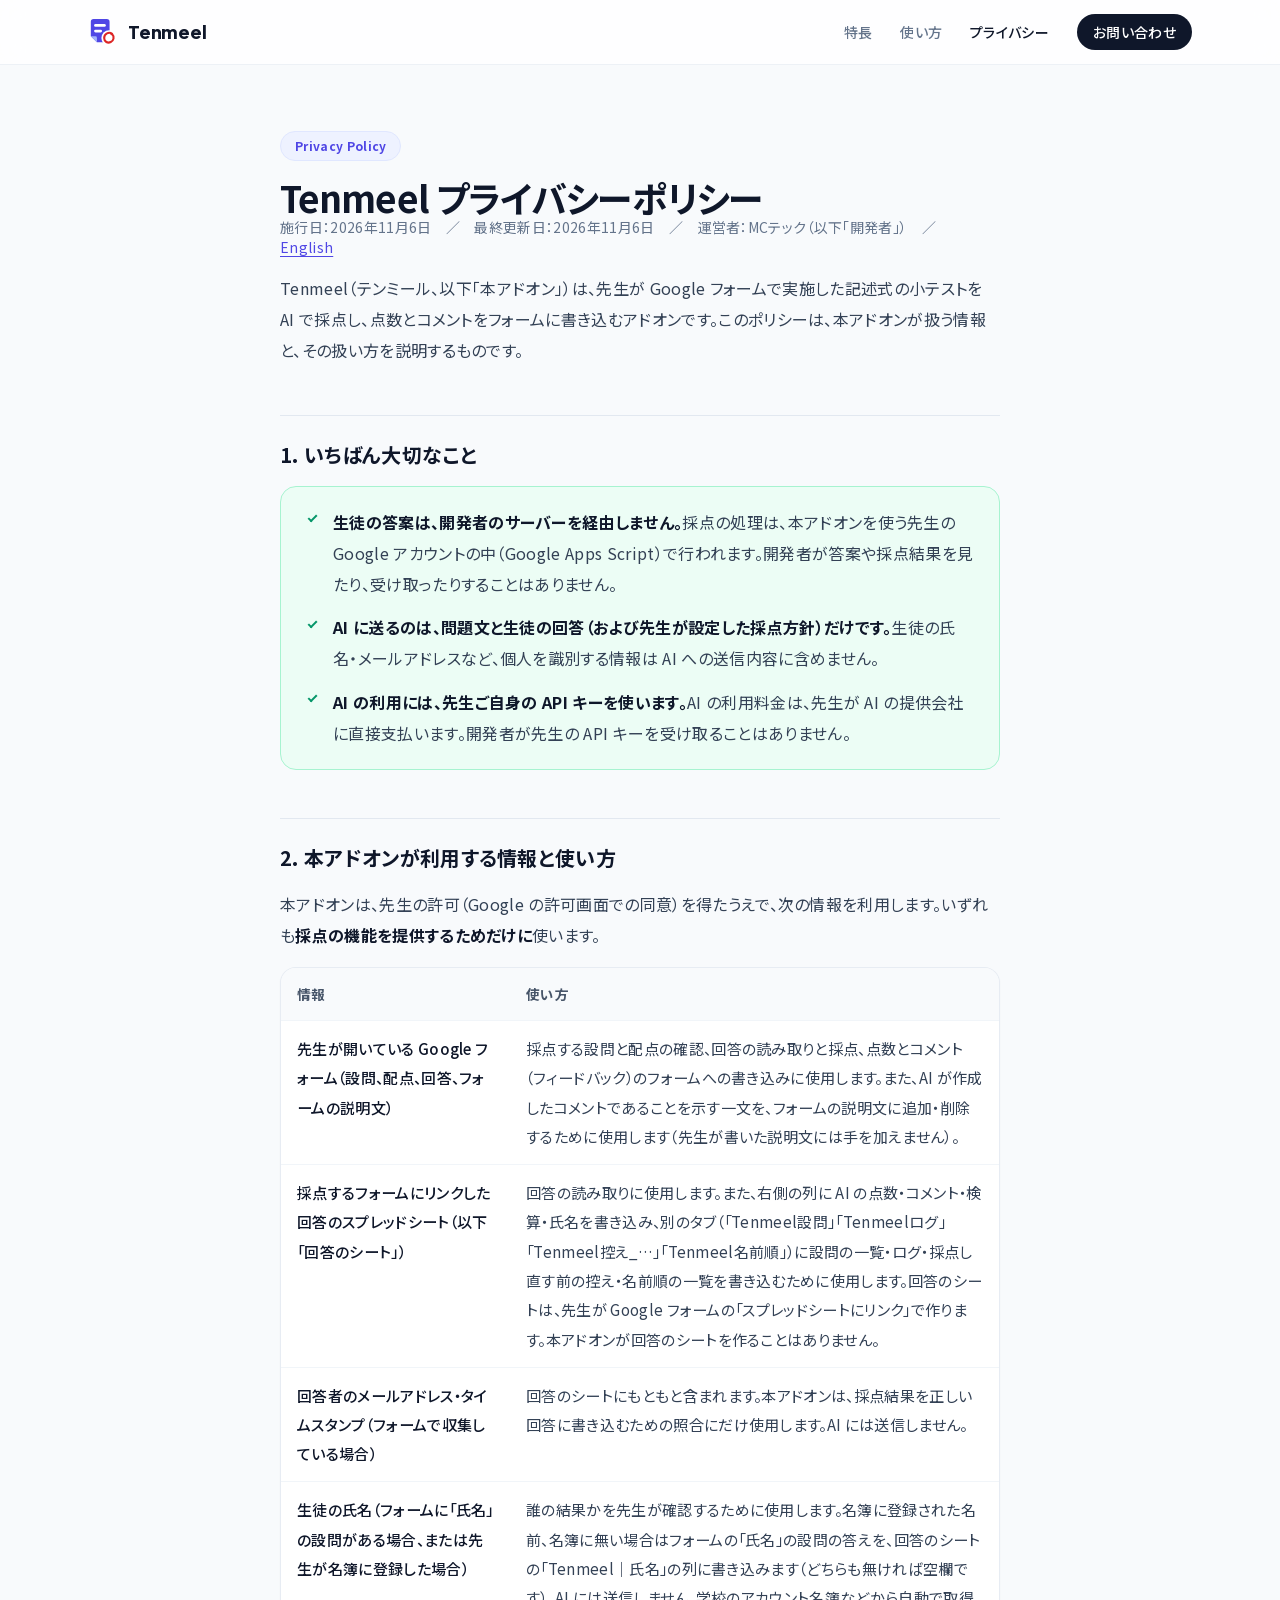
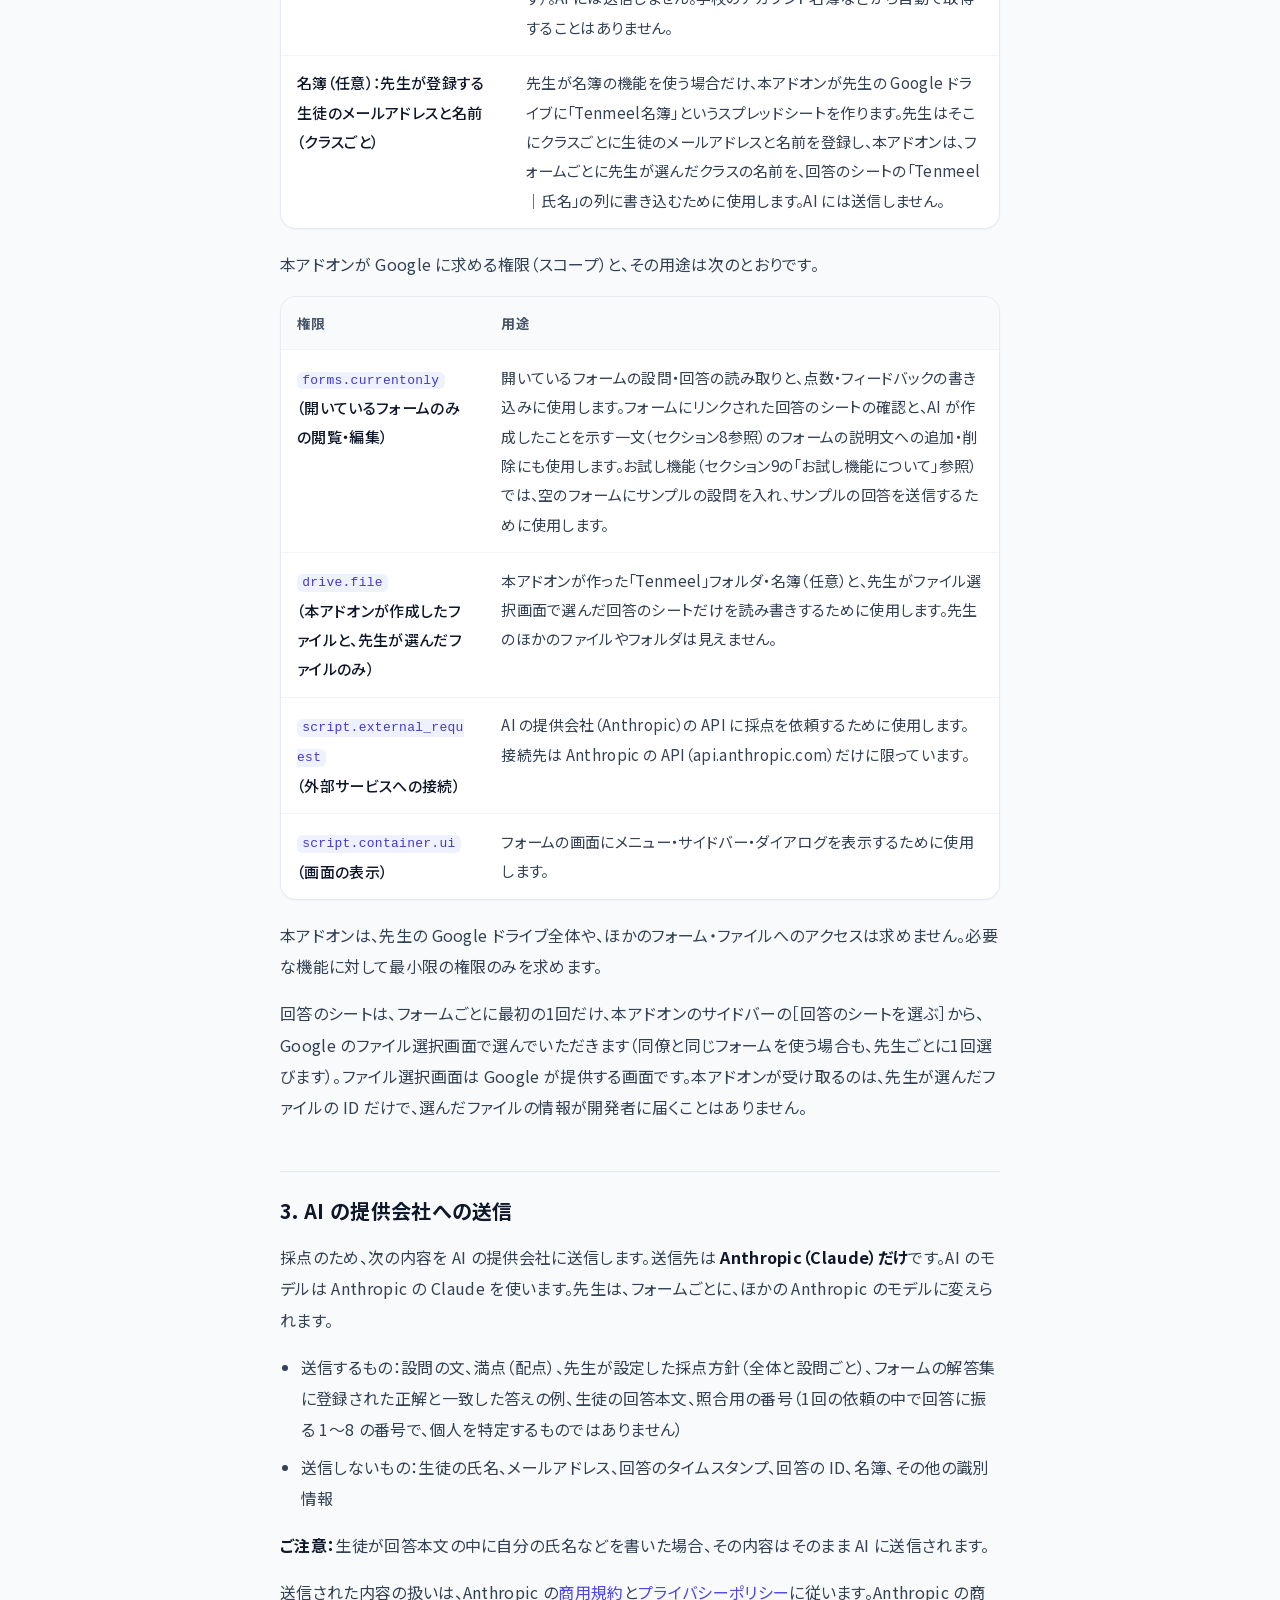
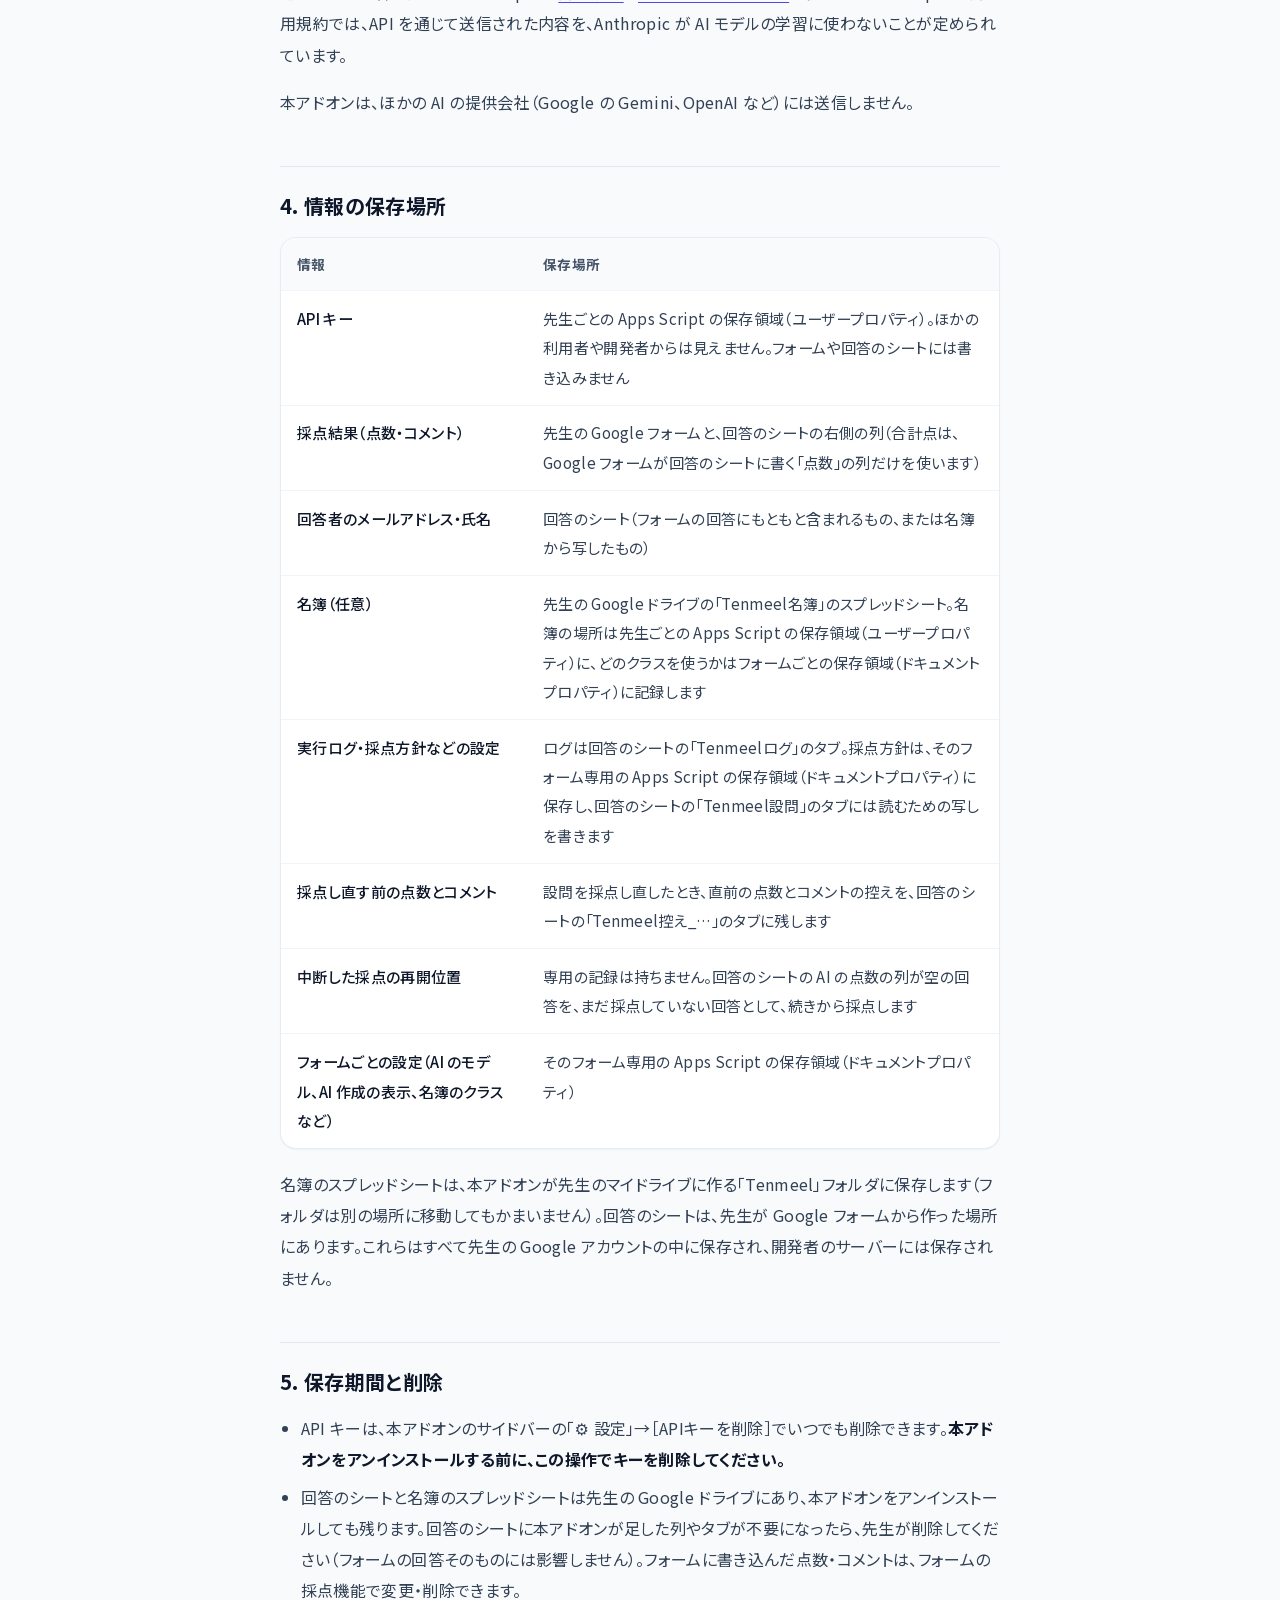
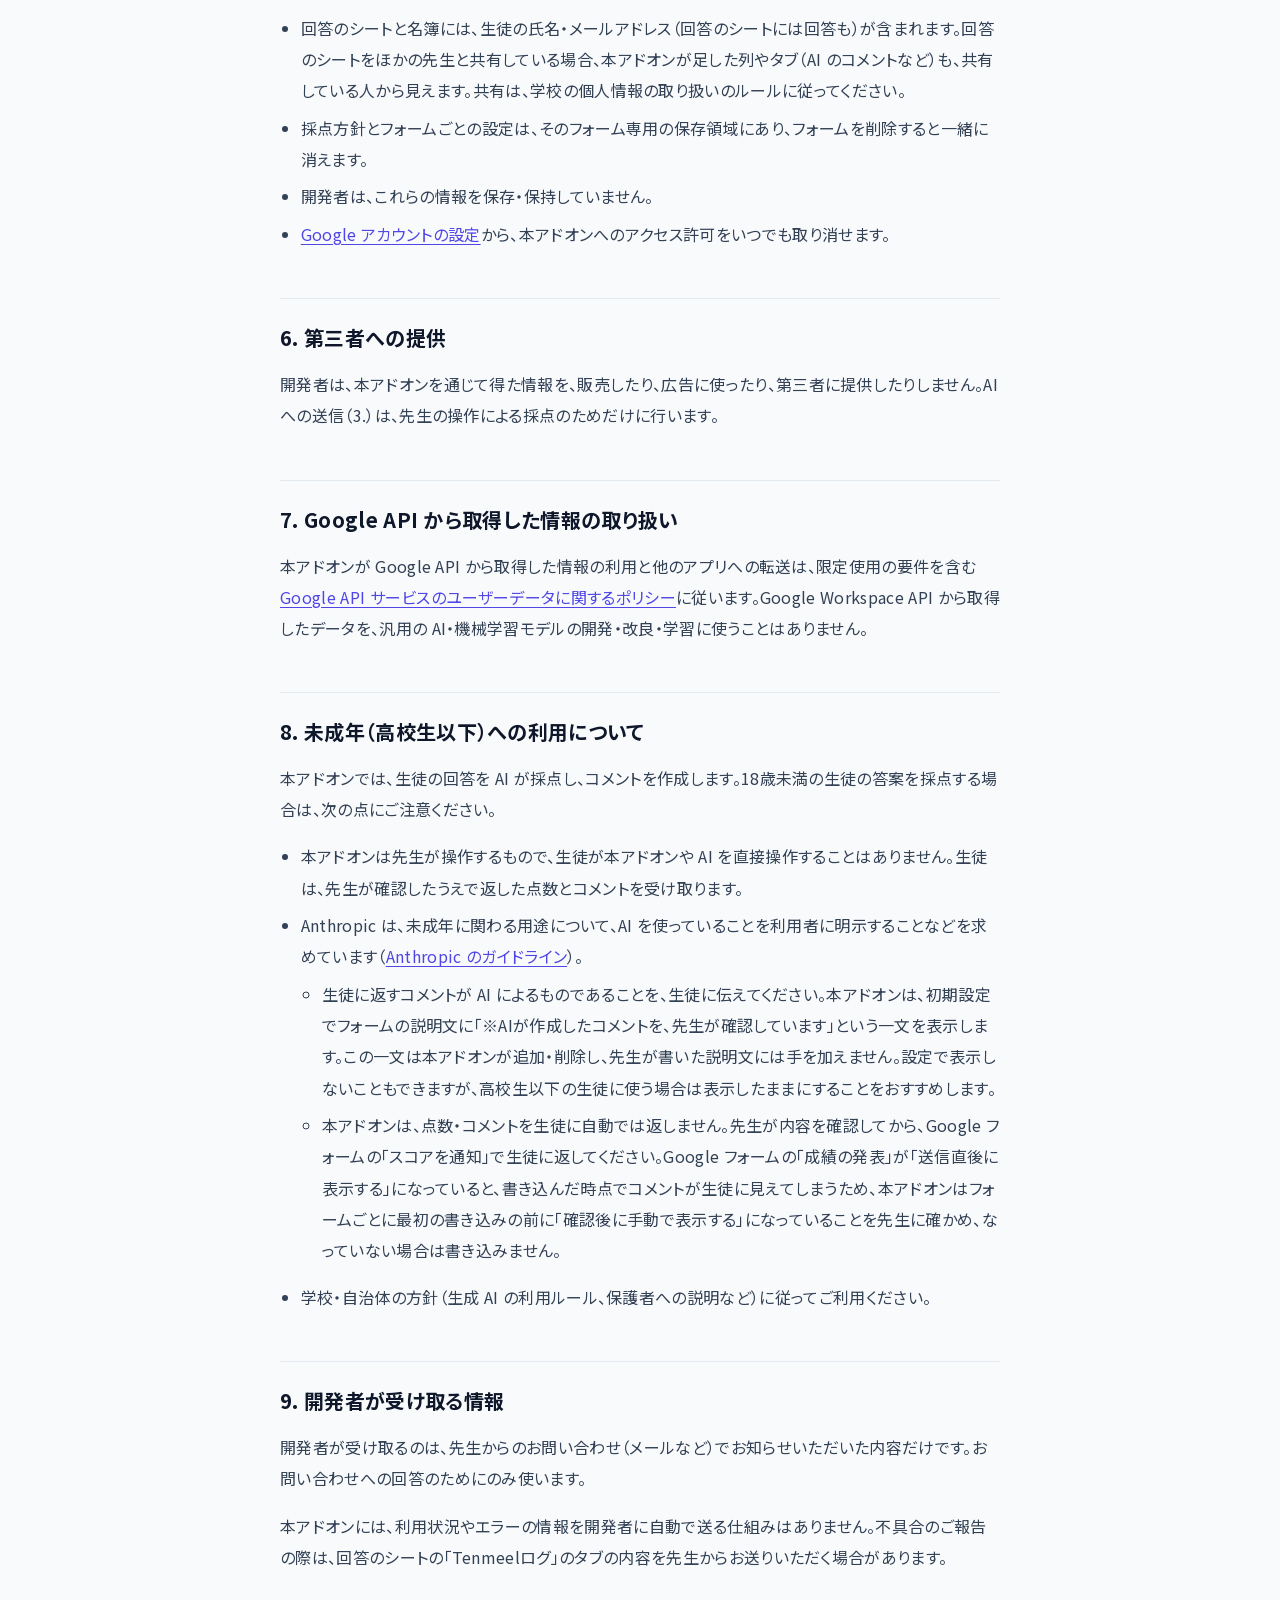
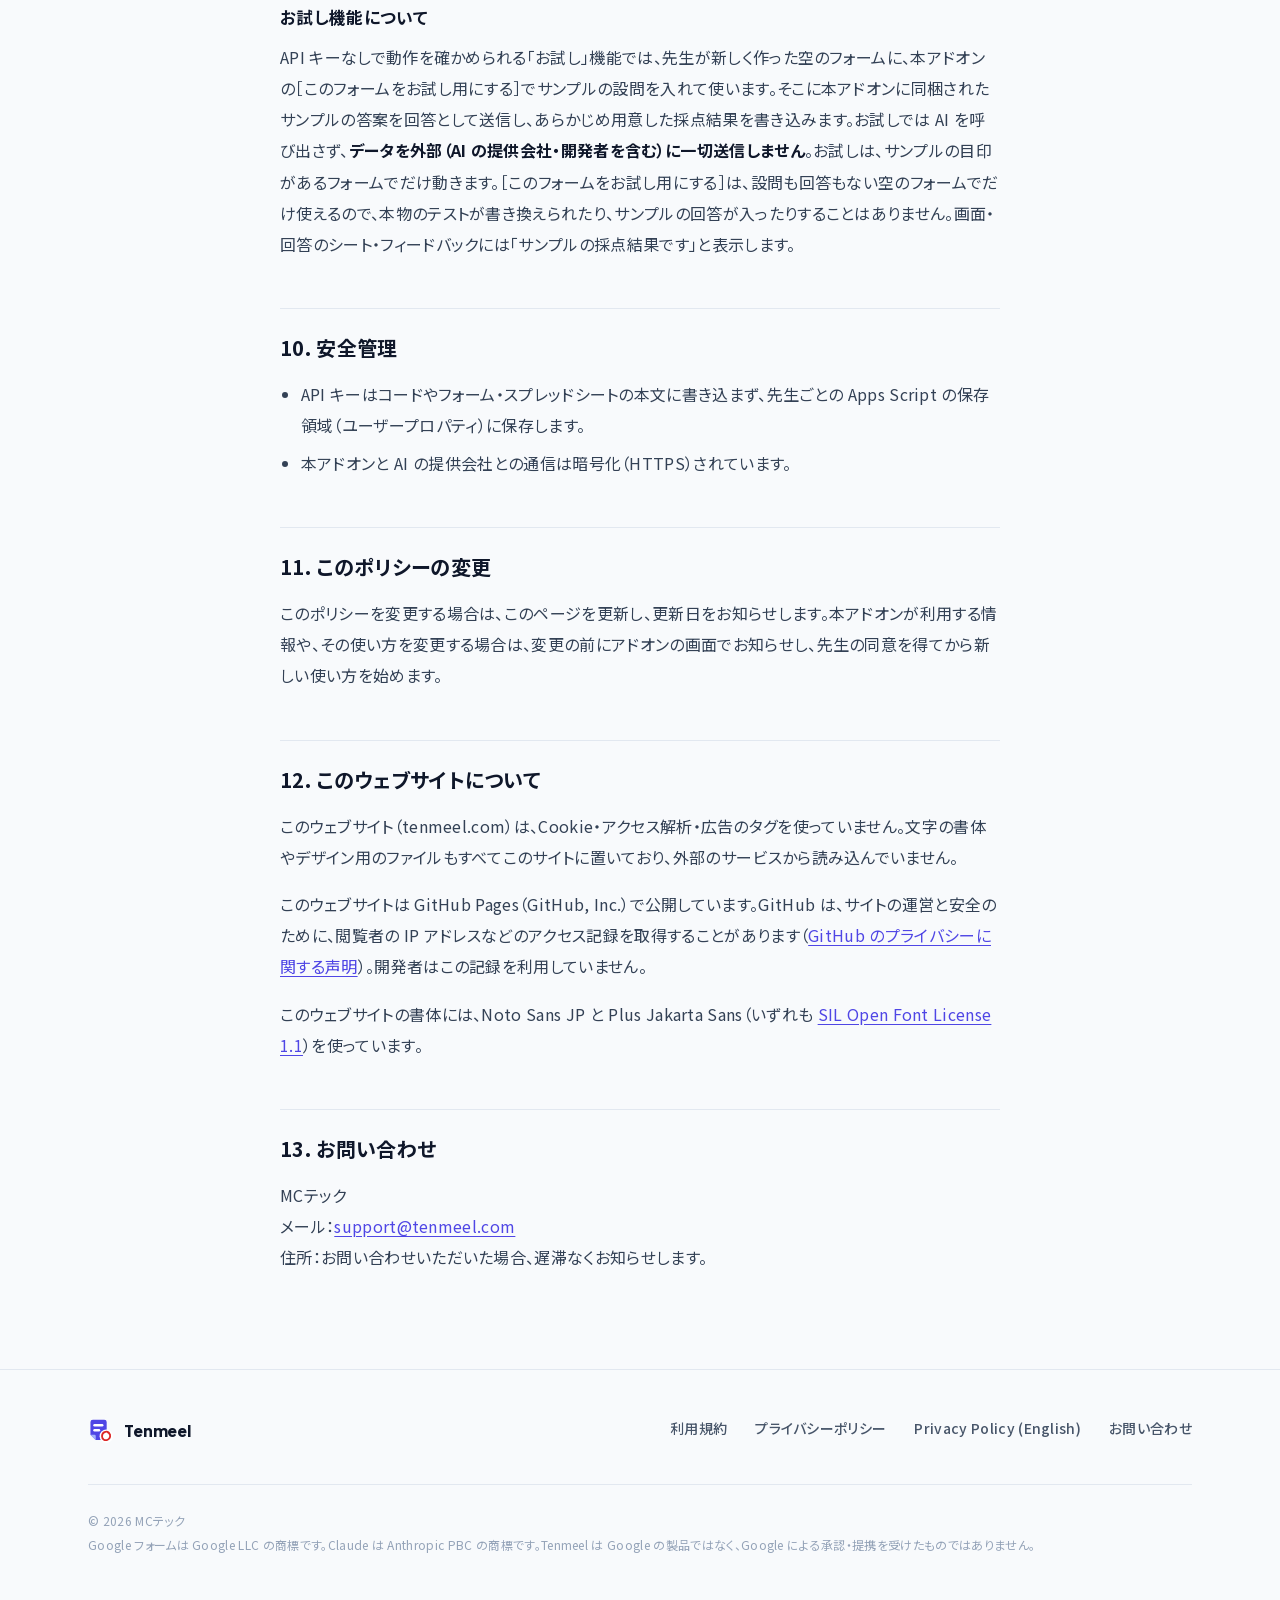
==== privacy/index.html @ a3462556 "Tenmeel のサイトを公開（トップ・プライバシーポリシー・利用規約・英語版プライバシーポリシー） Co-Authored-By: Claude Opus 5.5 <noreply@anthropi" ====
<!doctype html>
<html lang="ja">
<head>
  <meta charset="utf-8">
  <meta name="viewport" content="width=device-width, initial-scale=1">
  <title>プライバシーポリシー｜Tenmeel（テンミール）</title>
  <meta name="description" content="Tenmeel（Google フォームの小テストを AI で採点するアドオン）が扱う情報と、その扱い方の説明です。">
  <link rel="icon" href="/favicon.svg" type="image/svg+xml">
  <link rel="icon" href="/favicon-32.png" sizes="32x32" type="image/png">
  <link rel="apple-touch-icon" href="/apple-touch-icon.png">
  <link rel="alternate" hreflang="ja" href="https://tenmeel.com/privacy/">
  <link rel="alternate" hreflang="en" href="https://tenmeel.com/en/privacy/">
  <link rel="stylesheet" href="/fonts/fonts.css">
  <link rel="stylesheet" href="/tw.css">
  <link rel="stylesheet" href="/base.css">
</head>
<body class="bg-slate-50 font-sans text-slate-700 antialiased">


  <header class="sticky top-0 z-50 border-b border-slate-200/60 bg-white/80 backdrop-blur-md">
    <div class="mx-auto flex h-16 max-w-6xl items-center justify-between gap-4 px-4 sm:px-6">
      <a href="/" class="flex flex-none items-center gap-2.5 font-display text-lg font-extrabold text-slate-900">
        <img src="/favicon.svg" alt="" width="30" height="30" class="h-[30px] w-[30px]">
        Tenmeel
      </a>
      <nav aria-label="サイト内" class="flex items-center gap-3 whitespace-nowrap text-[13px] font-medium text-slate-500 min-[400px]:gap-5 sm:gap-7 sm:text-sm">
        <a class="hidden hover:text-slate-900 sm:inline" href="/#features">特長</a>
        <a class="hidden hover:text-slate-900 sm:inline" href="/#how">使い方</a>
        <a class="hidden text-slate-900 min-[400px]:inline" href="/privacy/" aria-current="page">プライバシー</a>
        <a class="rounded-full bg-slate-900 px-3.5 py-2 text-white hover:bg-slate-700 sm:px-4" href="/#contact">お問い合わせ</a>
      </nav>
    </div>
  </header>

  <main class="doc mx-auto max-w-3xl px-4 pb-20 pt-12 sm:px-6 sm:pt-16">
    <p class="mb-4 inline-flex rounded-full border border-indigo-100 bg-indigo-50 px-3.5 py-1.5 text-xs font-bold text-indigo-600">Privacy Policy</p>
    <h1 class="text-3xl font-bold leading-snug tracking-tight sm:text-4xl">Tenmeel プライバシーポリシー</h1>
    <p class="mb-8 mt-3 text-sm text-slate-500">施行日：2026年11月6日　／　最終更新日：2026年11月6日　／　運営者：MCテック（以下「開発者」）　／　<a href="/en/privacy/" hreflang="en" lang="en">English</a></p>

    <p>Tenmeel（テンミール、以下「本アドオン」）は、先生が Google フォームで実施した記述式の小テストを AI で採点し、点数とコメントをフォームに書き込むアドオンです。このポリシーは、本アドオンが扱う情報と、その扱い方を説明するものです。</p>

    <h2 id="summary">1. いちばん大切なこと</h2>
    <ul class="key-points">
      <li><strong>生徒の答案は、開発者のサーバーを経由しません。</strong>採点の処理は、本アドオンを使う先生の Google アカウントの中（Google Apps Script）で行われます。開発者が答案や採点結果を見たり、受け取ったりすることはありません。</li>
      <li><strong>AI に送るのは、問題文と生徒の回答（および先生が設定した採点方針）だけです。</strong>生徒の氏名・メールアドレスなど、個人を識別する情報は AI への送信内容に含めません。</li>
      <li><strong>AI の利用には、先生ご自身の API キーを使います。</strong>AI の利用料金は、先生が AI の提供会社に直接支払います。開発者が先生の API キーを受け取ることはありません。</li>
    </ul>

    <h2 id="data">2. 本アドオンが利用する情報と使い方</h2>
    <p>本アドオンは、先生の許可（Google の許可画面での同意）を得たうえで、次の情報を利用します。いずれも<strong>採点の機能を提供するためだけに</strong>使います。</p>
    <div class="table-scroll">
      <table>
        <thead><tr><th>情報</th><th>使い方</th></tr></thead>
        <tbody>
          <tr><td>先生が開いている Google フォーム（設問、配点、回答、フォームの説明文）</td><td>採点する設問と配点の確認、回答の読み取りと採点、点数とコメント（フィードバック）のフォームへの書き込みに使用します。また、AI が作成したコメントであることを示す一文を、フォームの説明文に追加・削除するために使用します（先生が書いた説明文には手を加えません）。</td></tr>
          <tr><td>採点するフォームにリンクした回答のスプレッドシート（以下「回答のシート」）</td><td>回答の読み取りに使用します。また、右側の列に AI の点数・コメント・検算・氏名を書き込み、別のタブ（「Tenmeel設問」「Tenmeelログ」「Tenmeel控え_…」「Tenmeel名前順」）に設問の一覧・ログ・採点し直す前の控え・名前順の一覧を書き込むために使用します。回答のシートは、先生が Google フォームの「スプレッドシートにリンク」で作ります。本アドオンが回答のシートを作ることはありません。</td></tr>
          <tr><td>回答者のメールアドレス・タイムスタンプ（フォームで収集している場合）</td><td>回答のシートにもともと含まれます。本アドオンは、採点結果を正しい回答に書き込むための照合にだけ使用します。AI には送信しません。</td></tr>
          <tr><td>生徒の氏名（フォームに「氏名」の設問がある場合、または先生が名簿に登録した場合）</td><td>誰の結果かを先生が確認するために使用します。名簿に登録された名前、名簿に無い場合はフォームの「氏名」の設問の答えを、回答のシートの「Tenmeel｜氏名」の列に書き込みます（どちらも無ければ空欄です）。AI には送信しません。学校のアカウント名簿などから自動で取得することはありません。</td></tr>
          <tr><td>名簿（任意）：先生が登録する生徒のメールアドレスと名前（クラスごと）</td><td>先生が名簿の機能を使う場合だけ、本アドオンが先生の Google ドライブに「Tenmeel名簿」というスプレッドシートを作ります。先生はそこにクラスごとに生徒のメールアドレスと名前を登録し、本アドオンは、フォームごとに先生が選んだクラスの名前を、回答のシートの「Tenmeel｜氏名」の列に書き込むために使用します。AI には送信しません。</td></tr>
        </tbody>
      </table>
    </div>

    <p>本アドオンが Google に求める権限（スコープ）と、その用途は次のとおりです。</p>
    <div class="table-scroll">
      <table>
        <thead><tr><th>権限</th><th>用途</th></tr></thead>
        <tbody>
          <tr><td><code>forms.currentonly</code><br>（開いているフォームのみの閲覧・編集）</td><td>開いているフォームの設問・回答の読み取りと、点数・フィードバックの書き込みに使用します。フォームにリンクされた回答のシートの確認と、AI が作成したことを示す一文（セクション8参照）のフォームの説明文への追加・削除にも使用します。お試し機能（セクション9の「お試し機能について」参照）では、空のフォームにサンプルの設問を入れ、サンプルの回答を送信するために使用します。</td></tr>
          <tr><td><code>drive.file</code><br>（本アドオンが作成したファイルと、先生が選んだファイルのみ）</td><td>本アドオンが作った「Tenmeel」フォルダ・名簿（任意）と、先生がファイル選択画面で選んだ回答のシートだけを読み書きするために使用します。先生のほかのファイルやフォルダは見えません。</td></tr>
          <tr><td><code>script.external_request</code><br>（外部サービスへの接続）</td><td>AI の提供会社（Anthropic）の API に採点を依頼するために使用します。接続先は Anthropic の API（api.anthropic.com）だけに限っています。</td></tr>
          <tr><td><code>script.container.ui</code><br>（画面の表示）</td><td>フォームの画面にメニュー・サイドバー・ダイアログを表示するために使用します。</td></tr>
        </tbody>
      </table>
    </div>
    <p>本アドオンは、先生の Google ドライブ全体や、ほかのフォーム・ファイルへのアクセスは求めません。必要な機能に対して最小限の権限のみを求めます。</p>
    <p>回答のシートは、フォームごとに最初の1回だけ、本アドオンのサイドバーの［回答のシートを選ぶ］から、Google のファイル選択画面で選んでいただきます（同僚と同じフォームを使う場合も、先生ごとに1回選びます）。ファイル選択画面は Google が提供する画面です。本アドオンが受け取るのは、先生が選んだファイルの ID だけで、選んだファイルの情報が開発者に届くことはありません。</p>

    <h2 id="ai">3. AI の提供会社への送信</h2>
    <p>採点のため、次の内容を AI の提供会社に送信します。送信先は <strong>Anthropic（Claude）だけ</strong>です。AI のモデルは Anthropic の Claude を使います。先生は、フォームごとに、ほかの Anthropic のモデルに変えられます。</p>
    <ul>
      <li>送信するもの：設問の文、満点（配点）、先生が設定した採点方針（全体と設問ごと）、フォームの解答集に登録された正解と一致した答えの例、生徒の回答本文、照合用の番号（1回の依頼の中で回答に振る 1〜8 の番号で、個人を特定するものではありません）</li>
      <li>送信しないもの：生徒の氏名、メールアドレス、回答のタイムスタンプ、回答の ID、名簿、その他の識別情報</li>
    </ul>
    <p><strong>ご注意：</strong>生徒が回答本文の中に自分の氏名などを書いた場合、その内容はそのまま AI に送信されます。</p>
    <p>送信された内容の扱いは、Anthropic の<a href="https://www.anthropic.com/legal/commercial-terms">商用規約</a>と<a href="https://www.anthropic.com/legal/privacy">プライバシーポリシー</a>に従います。Anthropic の商用規約では、API を通じて送信された内容を、Anthropic が AI モデルの学習に使わないことが定められています。</p>
    <p>本アドオンは、ほかの AI の提供会社（Google の Gemini、OpenAI など）には送信しません。</p>

    <h2 id="storage">4. 情報の保存場所</h2>
    <div class="table-scroll">
      <table>
        <thead><tr><th>情報</th><th>保存場所</th></tr></thead>
        <tbody>
          <tr><td>API キー</td><td>先生ごとの Apps Script の保存領域（ユーザープロパティ）。ほかの利用者や開発者からは見えません。フォームや回答のシートには書き込みません</td></tr>
          <tr><td>採点結果（点数・コメント）</td><td>先生の Google フォームと、回答のシートの右側の列（合計点は、Google フォームが回答のシートに書く「点数」の列だけを使います）</td></tr>
          <tr><td>回答者のメールアドレス・氏名</td><td>回答のシート（フォームの回答にもともと含まれるもの、または名簿から写したもの）</td></tr>
          <tr><td>名簿（任意）</td><td>先生の Google ドライブの「Tenmeel名簿」のスプレッドシート。名簿の場所は先生ごとの Apps Script の保存領域（ユーザープロパティ）に、どのクラスを使うかはフォームごとの保存領域（ドキュメントプロパティ）に記録します</td></tr>
          <tr><td>実行ログ・採点方針などの設定</td><td>ログは回答のシートの「Tenmeelログ」のタブ。採点方針は、そのフォーム専用の Apps Script の保存領域（ドキュメントプロパティ）に保存し、回答のシートの「Tenmeel設問」のタブには読むための写しを書きます</td></tr>
          <tr><td>採点し直す前の点数とコメント</td><td>設問を採点し直したとき、直前の点数とコメントの控えを、回答のシートの「Tenmeel控え_…」のタブに残します</td></tr>
          <tr><td>中断した採点の再開位置</td><td>専用の記録は持ちません。回答のシートの AI の点数の列が空の回答を、まだ採点していない回答として、続きから採点します</td></tr>
          <tr><td>フォームごとの設定（AI のモデル、AI 作成の表示、名簿のクラスなど）</td><td>そのフォーム専用の Apps Script の保存領域（ドキュメントプロパティ）</td></tr>
        </tbody>
      </table>
    </div>
    <p>名簿のスプレッドシートは、本アドオンが先生のマイドライブに作る「Tenmeel」フォルダに保存します（フォルダは別の場所に移動してもかまいません）。回答のシートは、先生が Google フォームから作った場所にあります。これらはすべて先生の Google アカウントの中に保存され、開発者のサーバーには保存されません。</p>

    <h2 id="deletion">5. 保存期間と削除</h2>
    <ul>
      <li>API キーは、本アドオンのサイドバーの「⚙ 設定」→［APIキーを削除］でいつでも削除できます。<strong>本アドオンをアンインストールする前に、この操作でキーを削除してください。</strong></li>
      <li>回答のシートと名簿のスプレッドシートは先生の Google ドライブにあり、本アドオンをアンインストールしても残ります。回答のシートに本アドオンが足した列やタブが不要になったら、先生が削除してください（フォームの回答そのものには影響しません）。フォームに書き込んだ点数・コメントは、フォームの採点機能で変更・削除できます。</li>
      <li>回答のシートと名簿には、生徒の氏名・メールアドレス（回答のシートには回答も）が含まれます。回答のシートをほかの先生と共有している場合、本アドオンが足した列やタブ（AI のコメントなど）も、共有している人から見えます。共有は、学校の個人情報の取り扱いのルールに従ってください。</li>
      <li>採点方針とフォームごとの設定は、そのフォーム専用の保存領域にあり、フォームを削除すると一緒に消えます。</li>
      <li>開発者は、これらの情報を保存・保持していません。</li>
      <li><a href="https://myaccount.google.com/permissions">Google アカウントの設定</a>から、本アドオンへのアクセス許可をいつでも取り消せます。</li>
    </ul>

    <h2 id="sharing">6. 第三者への提供</h2>
    <p>開発者は、本アドオンを通じて得た情報を、販売したり、広告に使ったり、第三者に提供したりしません。AI への送信（3.）は、先生の操作による採点のためだけに行います。</p>

    <h2 id="google-api">7. Google API から取得した情報の取り扱い</h2>
    <p>本アドオンが Google API から取得した情報の利用と他のアプリへの転送は、限定使用の要件を含む <a href="https://developers.google.com/terms/api-services-user-data-policy">Google API サービスのユーザーデータに関するポリシー</a>に従います。Google Workspace API から取得したデータを、汎用の AI・機械学習モデルの開発・改良・学習に使うことはありません。</p>

    <h2 id="minors">8. 未成年（高校生以下）への利用について</h2>
    <p>本アドオンでは、生徒の回答を AI が採点し、コメントを作成します。18歳未満の生徒の答案を採点する場合は、次の点にご注意ください。</p>
    <ul>
      <li>本アドオンは先生が操作するもので、生徒が本アドオンや AI を直接操作することはありません。生徒は、先生が確認したうえで返した点数とコメントを受け取ります。</li>
      <li>Anthropic は、未成年に関わる用途について、AI を使っていることを利用者に明示することなどを求めています（<a href="https://support.claude.com/en/articles/9307344-responsible-use-of-anthropic-s-models-guidelines-for-organizations-serving-minors">Anthropic のガイドライン</a>）。
        <ul>
          <li>生徒に返すコメントが AI によるものであることを、生徒に伝えてください。本アドオンは、初期設定でフォームの説明文に「※AIが作成したコメントを、先生が確認しています」という一文を表示します。この一文は本アドオンが追加・削除し、先生が書いた説明文には手を加えません。設定で表示しないこともできますが、高校生以下の生徒に使う場合は表示したままにすることをおすすめします。</li>
          <li>本アドオンは、点数・コメントを生徒に自動では返しません。先生が内容を確認してから、Google フォームの「スコアを通知」で生徒に返してください。Google フォームの「成績の発表」が「送信直後に表示する」になっていると、書き込んだ時点でコメントが生徒に見えてしまうため、本アドオンはフォームごとに最初の書き込みの前に「確認後に手動で表示する」になっていることを先生に確かめ、なっていない場合は書き込みません。</li>
        </ul>
      </li>
      <li>学校・自治体の方針（生成 AI の利用ルール、保護者への説明など）に従ってご利用ください。</li>
    </ul>

    <h2 id="developer">9. 開発者が受け取る情報</h2>
    <p>開発者が受け取るのは、先生からのお問い合わせ（メールなど）でお知らせいただいた内容だけです。お問い合わせへの回答のためにのみ使います。</p>
    <p>本アドオンには、利用状況やエラーの情報を開発者に自動で送る仕組みはありません。不具合のご報告の際は、回答のシートの「Tenmeelログ」のタブの内容を先生からお送りいただく場合があります。</p>
    <h3>お試し機能について</h3>
    <p>API キーなしで動作を確かめられる「お試し」機能では、先生が新しく作った空のフォームに、本アドオンの［このフォームをお試し用にする］でサンプルの設問を入れて使います。そこに本アドオンに同梱されたサンプルの答案を回答として送信し、あらかじめ用意した採点結果を書き込みます。お試しでは AI を呼び出さず、<strong>データを外部（AI の提供会社・開発者を含む）に一切送信しません</strong>。お試しは、サンプルの目印があるフォームでだけ動きます。［このフォームをお試し用にする］は、設問も回答もない空のフォームでだけ使えるので、本物のテストが書き換えられたり、サンプルの回答が入ったりすることはありません。画面・回答のシート・フィードバックには「サンプルの採点結果です」と表示します。</p>

    <h2 id="security">10. 安全管理</h2>
    <ul>
      <li>API キーはコードやフォーム・スプレッドシートの本文に書き込まず、先生ごとの Apps Script の保存領域（ユーザープロパティ）に保存します。</li>
      <li>本アドオンと AI の提供会社との通信は暗号化（HTTPS）されています。</li>
    </ul>

    <h2 id="changes">11. このポリシーの変更</h2>
    <p>このポリシーを変更する場合は、このページを更新し、更新日をお知らせします。本アドオンが利用する情報や、その使い方を変更する場合は、変更の前にアドオンの画面でお知らせし、先生の同意を得てから新しい使い方を始めます。</p>

    <h2 id="website">12. このウェブサイトについて</h2>
    <p>このウェブサイト（tenmeel.com）は、Cookie・アクセス解析・広告のタグを使っていません。文字の書体やデザイン用のファイルもすべてこのサイトに置いており、外部のサービスから読み込んでいません。</p>
    <p>このウェブサイトは GitHub Pages（GitHub, Inc.）で公開しています。GitHub は、サイトの運営と安全のために、閲覧者の IP アドレスなどのアクセス記録を取得することがあります（<a href="https://docs.github.com/ja/site-policy/privacy-policies/github-general-privacy-statement">GitHub のプライバシーに関する声明</a>）。開発者はこの記録を利用していません。</p>
    <p>このウェブサイトの書体には、Noto Sans JP と Plus Jakarta Sans（いずれも <a href="https://openfontlicense.org/">SIL Open Font License 1.1</a>）を使っています。</p>

    <h2 id="contact">13. お問い合わせ</h2>
    <p>MCテック<br>
      メール：<a href="mailto:support@tenmeel.com">support@tenmeel.com</a><br>
      住所：お問い合わせいただいた場合、遅滞なくお知らせします。</p>
  </main>

  <footer class="border-t border-slate-200 bg-slate-50">
    <div class="mx-auto max-w-6xl px-4 py-12 sm:px-6">
      <div class="flex flex-col gap-8 sm:flex-row sm:items-start sm:justify-between">
        <a href="/" class="flex items-center gap-2.5 font-display text-base font-extrabold text-slate-900">
          <img src="/favicon.svg" alt="" width="26" height="26" class="h-[26px] w-[26px]">
          Tenmeel
        </a>
        <nav aria-label="フッター" class="flex flex-wrap gap-x-7 gap-y-3 text-sm font-medium text-slate-600">
          <a class="hover:text-slate-900" href="/terms/">利用規約</a>
          <a class="hover:text-slate-900" href="/privacy/">プライバシーポリシー</a>
          <a class="hover:text-slate-900" href="/en/privacy/" hreflang="en" lang="en">Privacy Policy (English)</a>
          <a class="hover:text-slate-900" href="mailto:support@tenmeel.com">お問い合わせ</a>
        </nav>
      </div>
      <div class="mt-10 border-t border-slate-200 pt-6 text-xs leading-6 text-slate-400">
        <p>© 2026 MCテック</p>
        <p>Google フォームは Google LLC の商標です。Claude は Anthropic PBC の商標です。Tenmeel は Google の製品ではなく、Google による承認・提携を受けたものではありません。</p>
      </div>
    </div>
  </footer>

</body>
</html>
---- fonts/fonts.css ----
/* Noto Sans JP・Plus Jakarta Sans（SIL Open Font License 1.1。fonts/*/OFL.txt）
   Google Fonts の CSS を元に、書体のファイルを tenmeel.com に置いたもの（2026-10-02 取得） */
@font-face {
  font-family: 'Noto Sans JP';
  font-style: normal;
  font-weight: 400;
  font-display: swap;
  src: url(/fonts/notosansjp/-F62fjtqLzI2JPCgQBnw7HFowwII2lcnk-AFfrgQrvWXpdFg3KXxAMsKMbdN.0.woff2) format('woff2');
  unicode-range: U+25ee8, U+25f23, U+25f5c, U+25fd4, U+25fe0, U+25ffb, U+2600c, U+26017, U+26060, U+260ed, U+26222, U+2626a, U+26270, U+26286, U+2634c, U+26402, U+2667e, U+266b0, U+2671d, U+268dd, U+268ea, U+26951, U+2696f, U+26999, U+269dd, U+26a1e, U+26a58, U+26a8c, U+26ab7, U+26aff, U+26c29, U+26c73, U+26c9e, U+26cdd, U+26e40, U+26e65, U+26f94, U+26ff6-26ff8, U+270f4, U+2710d, U+27139, U+273da-273db, U+273fe, U+27410, U+27449, U+27614-27615, U+27631, U+27684, U+27693, U+2770e, U+27723, U+27752, U+278b2, U+27985, U+279b4, U+27a84, U+27bb3, U+27bbe, U+27bc7, U+27c3c, U+27cb8, U+27d73, U+27da0, U+27e10, U+27eaf, U+27fb7, U+2808a, U+280bb, U+28277, U+28282, U+282f3, U+283cd, U+2840c, U+28455, U+284dc, U+2856b, U+285c8-285c9, U+286d7, U+286fa, U+28946, U+28949, U+2896b, U+28987-28988, U+289ba-289bb, U+28a1e, U+28a29, U+28a43, U+28a71, U+28a99, U+28acd, U+28add, U+28ae4, U+28bc1, U+28bef, U+28cdd, U+28d10, U+28d71, U+28dfb, U+28e0f, U+28e17, U+28e1f, U+28e36, U+28e89, U+28eeb, U+28ef6, U+28f32, U+28ff8, U+292a0, U+292b1, U+29490, U+295cf, U+2967f, U+296f0, U+29719, U+29750, U+29810, U+298c6, U+29a72, U+29d4b, U+29ddb, U+29e15, U+29e3d, U+29e49, U+29e8a, U+29ec4, U+29edb, U+29ee9, U+29fce, U+29fd7, U+2a01a, U+2a02f, U+2a082, U+2a0f9, U+2a190, U+2a2b2, U+2a38c, U+2a437, U+2a5f1, U+2a602, U+2a61a, U+2a6b2, U+2a9e6, U+2b746, U+2b751, U+2b753, U+2b75a, U+2b75c, U+2b765, U+2b776-2b777, U+2b77c, U+2b782, U+2b789, U+2b78b, U+2b78e, U+2b794, U+2b7ac, U+2b7af, U+2b7bd, U+2b7c9, U+2b7cf, U+2b7d2, U+2b7d8, U+2b7f0, U+2b80d, U+2b817, U+2b81a, U+2d544, U+2e278, U+2e569, U+2e6ea, U+2f804, U+2f80f, U+2f815, U+2f818, U+2f81a, U+2f822, U+2f828, U+2f82c, U+2f833, U+2f83f, U+2f846, U+2f852, U+2f862, U+2f86d, U+2f873, U+2f877, U+2f884, U+2f899-2f89a, U+2f8a6, U+2f8ac, U+2f8b2, U+2f8b6, U+2f8d3, U+2f8db-2f8dc, U+2f8e1, U+2f8e5, U+2f8ea, U+2f8ed, U+2f8fc, U+2f903, U+2f90b, U+2f90f, U+2f91a, U+2f920-2f921, U+2f945, U+2f947, U+2f96c, U+2f995, U+2f9d0, U+2f9de-2f9df, U+2f9f4;
}
@font-face {
  font-family: 'Noto Sans JP';
  font-style: normal;
  font-weight: 400;
  font-display: swap;
  src: url(/fonts/notosansjp/-F62fjtqLzI2JPCgQBnw7HFowwII2lcnk-AFfrgQrvWXpdFg3KXxAMsKMbdN.1.woff2) format('woff2');
  unicode-range: U+1f235-1f23b, U+1f240-1f248, U+1f250-1f251, U+2000b, U+20089-2008a, U+200a2, U+200a4, U+200b0, U+200f5, U+20158, U+201a2, U+20213, U+2032b, U+20371, U+20381, U+203f9, U+2044a, U+20509, U+2053f, U+205b1, U+205d6, U+20611, U+20628, U+206ec, U+2074f, U+207c8, U+20807, U+2083a, U+208b9, U+2090e, U+2097c, U+20984, U+2099d, U+20a64, U+20ad3, U+20b1d, U+20b9f, U+20bb7, U+20d45, U+20d58, U+20de1, U+20e64, U+20e6d, U+20e95, U+20f5f, U+21201, U+2123d, U+21255, U+21274, U+2127b, U+212d7, U+212e4, U+212fd, U+2131b, U+21336, U+21344, U+213c4, U+2146d-2146e, U+215d7, U+21647, U+216b4, U+21706, U+21742, U+218bd, U+219c3, U+21a1a, U+21c56, U+21d2d, U+21d45, U+21d62, U+21d78, U+21d92, U+21d9c, U+21da1, U+21db7, U+21de0, U+21e33-21e34, U+21f1e, U+21f76, U+21ffa, U+2217b, U+22218, U+2231e, U+223ad, U+22609, U+226f3, U+2285b, U+228ab, U+2298f, U+22ab8, U+22b46, U+22b4f-22b50, U+22ba6, U+22c1d, U+22c24, U+22de1, U+22e42, U+22feb, U+231b6, U+231c3-231c4, U+231f5, U+23372, U+233cc, U+233d0, U+233d2-233d3, U+233d5, U+233da, U+233df, U+233e4, U+233fe, U+2344a-2344b, U+23451, U+23465, U+234e4, U+2355a, U+23594, U+235c4, U+23638-2363a, U+23647, U+2370c, U+2371c, U+2373f, U+23763-23764, U+237e7, U+237f1, U+237ff, U+23824, U+2383d, U+23a98, U+23c7f, U+23cbe, U+23cfe, U+23d00, U+23d0e, U+23d40, U+23dd3, U+23df9-23dfa, U+23f7e, U+2404b, U+24096, U+24103, U+241c6, U+241fe, U+242ee, U+243bc, U+243d0, U+24629, U+246a5, U+247f1, U+24896, U+248e9, U+24a4d, U+24b56, U+24b6f, U+24c16, U+24d14, U+24e04, U+24e0e, U+24e37, U+24e6a, U+24e8b, U+24ff2, U+2504a, U+25055, U+25122, U+251a9, U+251cd, U+251e5, U+2521e, U+2524c, U+2542e, U+2548e, U+254d9, U+2550e, U+255a7, U+2567f, U+25771, U+257a9, U+257b4, U+25874, U+259c4, U+259cc, U+259d4, U+25ad7, U+25ae3-25ae4, U+25af1, U+25bb2, U+25c4b, U+25c64, U+25da1, U+25e2e, U+25e56, U+25e62, U+25e65, U+25ec2, U+25ed8;
}
@font-face {
  font-family: 'Noto Sans JP';
  font-style: normal;
  font-weight: 400;
  font-display: swap;
  src: url(/fonts/notosansjp/-F62fjtqLzI2JPCgQBnw7HFowwII2lcnk-AFfrgQrvWXpdFg3KXxAMsKMbdN.2.woff2) format('woff2');
  unicode-range: U+ffd7, U+ffda-ffdc, U+ffe0-ffe2, U+ffe4, U+ffe6, U+ffe8-ffee, U+1f100-1f10c, U+1f110-1f16c, U+1f170-1f1ac, U+1f200-1f202, U+1f210-1f234;
}
@font-face {
  font-family: 'Noto Sans JP';
  font-style: normal;
  font-weight: 400;
  font-display: swap;
  src: url(/fonts/notosansjp/-F62fjtqLzI2JPCgQBnw7HFowwII2lcnk-AFfrgQrvWXpdFg3KXxAMsKMbdN.3.woff2) format('woff2');
  unicode-range: U+fa10, U+fa12-fa6d, U+fb00-fb04, U+fe10-fe19, U+fe30-fe42, U+fe44-fe52, U+fe54-fe66, U+fe68-fe6b, U+ff02, U+ff04, U+ff07, U+ff51, U+ff5b, U+ff5d, U+ff5f-ff60, U+ff66, U+ff69, U+ff87, U+ffa1-ffbe, U+ffc2-ffc7, U+ffca-ffcf, U+ffd2-ffd6;
}
@font-face {
  font-family: 'Noto Sans JP';
  font-style: normal;
  font-weight: 400;
  font-display: swap;
  src: url(/fonts/notosansjp/-F62fjtqLzI2JPCgQBnw7HFowwII2lcnk-AFfrgQrvWXpdFg3KXxAMsKMbdN.4.woff2) format('woff2');
  unicode-range: U+f92d-f959, U+f95b-f9f2, U+f9f4-fa0b, U+fa0e-fa0f;
}
@font-face {
  font-family: 'Noto Sans JP';
  font-style: normal;
  font-weight: 400;
  font-display: swap;
  src: url(/fonts/notosansjp/-F62fjtqLzI2JPCgQBnw7HFowwII2lcnk-AFfrgQrvWXpdFg3KXxAMsKMbdN.5.woff2) format('woff2');
  unicode-range: U+9e8b-9e8c, U+9e8e-9e8f, U+9e91-9e92, U+9e95-9e96, U+9e98, U+9e9b, U+9e9d-9e9e, U+9ea4-9ea5, U+9ea8-9eaa, U+9eac-9eb0, U+9eb3-9eb5, U+9eb8, U+9ebc-9ebf, U+9ec3, U+9ec6, U+9ec8, U+9ecb-9ecd, U+9ecf-9ed1, U+9ed4-9ed5, U+9ed8, U+9edb-9ee0, U+9ee4-9ee5, U+9ee7-9ee8, U+9eec-9ef2, U+9ef4-9ef9, U+9efb-9eff, U+9f02-9f03, U+9f07-9f09, U+9f0e-9f12, U+9f14-9f17, U+9f19-9f1b, U+9f1f-9f22, U+9f26, U+9f2a-9f2c, U+9f2f, U+9f31-9f32, U+9f34, U+9f37, U+9f39-9f3a, U+9f3c-9f3f, U+9f41, U+9f43-9f47, U+9f4a, U+9f4e-9f50, U+9f52-9f58, U+9f5a, U+9f5d-9f61, U+9f63, U+9f66-9f6a, U+9f6c-9f73, U+9f75-9f77, U+9f7a, U+9f7d, U+9f7f, U+9f8f-9f92, U+9f94-9f97, U+9f99, U+9f9c-9fa3, U+9fa5, U+9fb4, U+9fbc-9fc2, U+9fc4, U+9fc6, U+9fcc, U+f900-f92c;
}
@font-face {
  font-family: 'Noto Sans JP';
  font-style: normal;
  font-weight: 400;
  font-display: swap;
  src: url(/fonts/notosansjp/-F62fjtqLzI2JPCgQBnw7HFowwII2lcnk-AFfrgQrvWXpdFg3KXxAMsKMbdN.6.woff2) format('woff2');
  unicode-range: U+9c3e, U+9c41, U+9c43-9c4a, U+9c4e-9c50, U+9c52-9c54, U+9c56, U+9c58, U+9c5a-9c61, U+9c63, U+9c65, U+9c67-9c6b, U+9c6d-9c6e, U+9c70, U+9c72, U+9c75-9c78, U+9c7a-9c7c, U+9ce6-9ce7, U+9ceb-9cec, U+9cf0, U+9cf2, U+9cf6-9cf7, U+9cf9, U+9d02-9d03, U+9d06-9d09, U+9d0b, U+9d0e, U+9d11-9d12, U+9d15, U+9d17-9d18, U+9d1b-9d1f, U+9d23, U+9d26, U+9d2a-9d2c, U+9d2f-9d30, U+9d32-9d34, U+9d3a, U+9d3c-9d3f, U+9d41-9d48, U+9d4a, U+9d50-9d54, U+9d59, U+9d5d-9d65, U+9d69-9d6c, U+9d6f-9d70, U+9d72-9d73, U+9d76-9d77, U+9d7a-9d7c, U+9d7e, U+9d83-9d84, U+9d86-9d87, U+9d89-9d8a, U+9d8d-9d8e, U+9d92-9d93, U+9d95-9d9a, U+9da1, U+9da4, U+9da9-9dac, U+9dae, U+9db1-9db2, U+9db5, U+9db8-9dbd, U+9dbf-9dc4, U+9dc6-9dc7, U+9dc9-9dca, U+9dcf, U+9dd3-9dd7, U+9dd9-9dda, U+9dde-9de0, U+9de3, U+9de5-9de7, U+9de9, U+9deb, U+9ded-9df0, U+9df3-9df4, U+9df8, U+9dfd-9dfe, U+9e02, U+9e07, U+9e0a, U+9e0d-9e0e, U+9e10-9e12, U+9e15-9e16, U+9e19-9e1f, U+9e75, U+9e79-9e7d, U+9e80-9e85, U+9e87-9e88;
}
@font-face {
  font-family: 'Noto Sans JP';
  font-style: normal;
  font-weight: 400;
  font-display: swap;
  src: url(/fonts/notosansjp/-F62fjtqLzI2JPCgQBnw7HFowwII2lcnk-AFfrgQrvWXpdFg3KXxAMsKMbdN.7.woff2) format('woff2');
  unicode-range: U+9ae5-9ae7, U+9ae9, U+9aeb-9aec, U+9aee-9aef, U+9af1-9af5, U+9af7, U+9af9-9afb, U+9afd, U+9aff-9b06, U+9b08-9b09, U+9b0b-9b0e, U+9b10, U+9b12, U+9b16, U+9b18-9b1d, U+9b1f-9b20, U+9b22-9b23, U+9b25-9b2f, U+9b32-9b35, U+9b37, U+9b39-9b3b, U+9b3d, U+9b43-9b44, U+9b48, U+9b4b-9b4f, U+9b51, U+9b55-9b58, U+9b5b, U+9b5e, U+9b61, U+9b63, U+9b65-9b66, U+9b68, U+9b6a-9b6f, U+9b72-9b79, U+9b7f-9b80, U+9b83-9b87, U+9b89-9b8b, U+9b8d, U+9b8f-9b94, U+9b96-9b97, U+9b9a, U+9b9d-9ba0, U+9ba6-9ba7, U+9ba9-9baa, U+9bac, U+9bb0-9bb2, U+9bb4, U+9bb7-9bb9, U+9bbb-9bbc, U+9bbe-9bc1, U+9bc6-9bc8, U+9bca, U+9bce-9bd2, U+9bd4, U+9bd7-9bd8, U+9bdd, U+9bdf, U+9be1-9be5, U+9be7, U+9bea-9beb, U+9bee-9bf3, U+9bf5, U+9bf7-9bfa, U+9bfd, U+9bff-9c00, U+9c02, U+9c04, U+9c06, U+9c08-9c0d, U+9c0f-9c16, U+9c18-9c1e, U+9c21-9c2a, U+9c2d-9c32, U+9c35-9c37, U+9c39-9c3a, U+9c3d;
}
@font-face {
  font-family: 'Noto Sans JP';
  font-style: normal;
  font-weight: 400;
  font-display: swap;
  src: url(/fonts/notosansjp/-F62fjtqLzI2JPCgQBnw7HFowwII2lcnk-AFfrgQrvWXpdFg3KXxAMsKMbdN.8.woff2) format('woff2');
  unicode-range: U+98eb, U+98ed-98ee, U+98f0-98f1, U+98f3, U+98f6, U+9902, U+9907-9909, U+9911-9912, U+9914-9918, U+991a-9922, U+9924, U+9926-9927, U+992b-992c, U+992e, U+9931-9935, U+9939-993e, U+9940-9942, U+9945-9949, U+994b-994e, U+9950-9952, U+9954-9955, U+9958-9959, U+995b-995c, U+995e-9960, U+9963, U+9997-9998, U+999b, U+999d-999f, U+99a3, U+99a5-99a6, U+99a8, U+99ad-99ae, U+99b0-99b2, U+99b5, U+99b9-99ba, U+99bc-99bd, U+99bf, U+99c1, U+99c3, U+99c8-99c9, U+99d1, U+99d3-99d5, U+99d8-99df, U+99e1-99e2, U+99e7, U+99ea-99ee, U+99f0-99f2, U+99f4-99f5, U+99f8-99f9, U+99fb-99fe, U+9a01-9a05, U+9a08, U+9a0a-9a0c, U+9a0f-9a11, U+9a16, U+9a1a, U+9a1e, U+9a20, U+9a22-9a24, U+9a27, U+9a2b, U+9a2d-9a2e, U+9a31, U+9a33, U+9a35-9a38, U+9a3e, U+9a40-9a45, U+9a47, U+9a4a-9a4e, U+9a51-9a52, U+9a54-9a58, U+9a5b, U+9a5d, U+9a5f, U+9a62, U+9a64-9a65, U+9a69-9a6c, U+9aaa, U+9aac-9ab0, U+9ab2, U+9ab4-9ab7, U+9ab9, U+9abb-9ac1, U+9ac3, U+9ac6, U+9ac8, U+9ace-9ad3, U+9ad5-9ad7, U+9adb-9adc, U+9ade-9ae0, U+9ae2-9ae4;
}
@font-face {
  font-family: 'Noto Sans JP';
  font-style: normal;
  font-weight: 400;
  font-display: swap;
  src: url(/fonts/notosansjp/-F62fjtqLzI2JPCgQBnw7HFowwII2lcnk-AFfrgQrvWXpdFg3KXxAMsKMbdN.9.woff2) format('woff2');
  unicode-range: U+971d, U+9721-9724, U+9728, U+972a, U+9730-9731, U+9733, U+9736, U+9738-9739, U+973b, U+973d-973e, U+9741-9744, U+9746-974a, U+974d-974f, U+9751, U+9755, U+9757-9758, U+975a-975c, U+9760-9761, U+9763-9764, U+9766-9768, U+976a-976b, U+976e, U+9771, U+9773, U+9776-977d, U+977f-9781, U+9785-9786, U+9789, U+978b, U+978f-9790, U+9795-9797, U+9799-979a, U+979c, U+979e-97a0, U+97a2-97a3, U+97a6, U+97a8, U+97ab-97ac, U+97ae, U+97b1-97b6, U+97b8-97ba, U+97bc, U+97be-97bf, U+97c1, U+97c3-97ce, U+97d0-97d1, U+97d4, U+97d7-97d9, U+97db-97de, U+97e0-97e1, U+97e4, U+97e6, U+97ed-97ef, U+97f1-97f2, U+97f4-97f8, U+97fa, U+9804, U+9807, U+980a, U+980c-980f, U+9814, U+9816-9817, U+9819-981a, U+981c, U+981e, U+9820-9821, U+9823-9826, U+982b, U+982e-9830, U+9832-9835, U+9837, U+9839, U+983d-983e, U+9844, U+9846-9847, U+984a-984b, U+984f, U+9851-9853, U+9856-9857, U+9859-985b, U+9862-9863, U+9865-9866, U+986a-986c, U+986f-9871, U+9873-9875, U+98aa-98ab, U+98ad-98ae, U+98b0-98b1, U+98b4, U+98b6-98b8, U+98ba-98bc, U+98bf, U+98c2-98c8, U+98cb-98cc, U+98ce, U+98dc, U+98de, U+98e0-98e1, U+98e3, U+98e5-98e7, U+98e9-98ea;
}
@font-face {
  font-family: 'Noto Sans JP';
  font-style: normal;
  font-weight: 400;
  font-display: swap;
  src: url(/fonts/notosansjp/-F62fjtqLzI2JPCgQBnw7HFowwII2lcnk-AFfrgQrvWXpdFg3KXxAMsKMbdN.10.woff2) format('woff2');
  unicode-range: U+944a, U+944c, U+9452-9453, U+9455, U+9459-945c, U+945e-9463, U+9468, U+946a-946b, U+946d-9472, U+9475, U+9477, U+947c-947f, U+9481, U+9483-9485, U+9578-9579, U+957e-957f, U+9582, U+9584, U+9586-9588, U+958a, U+958c-958f, U+9592, U+9594, U+9596, U+9598-9599, U+959d-95a1, U+95a4, U+95a6-95a9, U+95ab-95ad, U+95b1, U+95b4, U+95b6, U+95b9-95bf, U+95c3, U+95c6, U+95c8-95cd, U+95d0-95d6, U+95d9-95da, U+95dc-95e2, U+95e4-95e6, U+95e8, U+961d-961e, U+9621-9622, U+9624-9626, U+9628, U+962c, U+962e-962f, U+9631, U+9633-9634, U+9637-963a, U+963c-963d, U+9641-9642, U+964b-964c, U+964f, U+9652, U+9654, U+9656-9658, U+965c-965f, U+9661, U+9666, U+966a, U+966c, U+966e, U+9672, U+9674, U+9677, U+967b-967c, U+967e-967f, U+9681-9684, U+9689, U+968b, U+968d, U+9691, U+9695-9698, U+969a, U+969d, U+969f, U+96a4-96aa, U+96ae-96b4, U+96b6, U+96b8-96bb, U+96bd, U+96c1, U+96c9-96cb, U+96cd-96ce, U+96d2, U+96d5-96d6, U+96d8-96da, U+96dc-96df, U+96e9, U+96ef, U+96f1, U+96f9-96fa, U+9702-9706, U+9708-9709, U+970d-970f, U+9711, U+9713-9714, U+9716, U+9719-971b;
}
@font-face {
  font-family: 'Noto Sans JP';
  font-style: normal;
  font-weight: 400;
  font-display: swap;
  src: url(/fonts/notosansjp/-F62fjtqLzI2JPCgQBnw7HFowwII2lcnk-AFfrgQrvWXpdFg3KXxAMsKMbdN.11.woff2) format('woff2');
  unicode-range: U+92bc-92bd, U+92bf-92c3, U+92c5-92c8, U+92cb-92d0, U+92d2-92d3, U+92d5, U+92d7-92d9, U+92dc-92dd, U+92df-92e1, U+92e3-92e5, U+92e7-92ea, U+92ec, U+92ee, U+92f0, U+92f2, U+92f7-92fb, U+92ff-9300, U+9302, U+9304, U+9308, U+930d, U+930f-9311, U+9314-9315, U+9318-931a, U+931c-931f, U+9321-9325, U+9327-932b, U+932e, U+9333-9337, U+933a-933b, U+9344, U+9347-934a, U+934d, U+9350-9352, U+9354-9358, U+935a, U+935c, U+935e, U+9360, U+9364-9365, U+9367, U+9369-936d, U+936f-9371, U+9373-9374, U+9376, U+937a, U+937d-9382, U+9388, U+938a-938b, U+938d, U+938f, U+9392, U+9394-9395, U+9397-9398, U+939a-939b, U+939e, U+93a1, U+93a3-93a4, U+93a6, U+93a8-93a9, U+93ab-93ad, U+93b0, U+93b4-93b6, U+93b9-93bb, U+93c1, U+93c3-93cd, U+93d0-93d1, U+93d3, U+93d6-93d9, U+93dc-93df, U+93e2, U+93e4-93e8, U+93f1, U+93f5, U+93f7-93fb, U+93fd, U+9401-9404, U+9407-9409, U+940d-9410, U+9413-9417, U+9419-941a, U+941f, U+9421, U+942b, U+942e-942f, U+9431-9434, U+9436, U+9438, U+943a-943b, U+943d, U+943f, U+9441, U+9443-9445, U+9448;
}
@font-face {
  font-family: 'Noto Sans JP';
  font-style: normal;
  font-weight: 400;
  font-display: swap;
  src: url(/fonts/notosansjp/-F62fjtqLzI2JPCgQBnw7HFowwII2lcnk-AFfrgQrvWXpdFg3KXxAMsKMbdN.12.woff2) format('woff2');
  unicode-range: U+9143, U+9146-914c, U+914f, U+9153, U+9156-915b, U+9161, U+9163-9165, U+9167, U+9169, U+916d, U+9172-9174, U+9179-917b, U+9181-9183, U+9185-9187, U+9189-918b, U+918e, U+9191, U+9193-9195, U+9197-9198, U+919e, U+91a1-91a2, U+91a6, U+91a8, U+91aa-91b6, U+91ba-91bd, U+91bf-91c6, U+91c9, U+91cb, U+91d0, U+91d3-91d4, U+91d6-91d7, U+91d9-91db, U+91de-91df, U+91e1, U+91e4-91e6, U+91e9-91ea, U+91ec-91f1, U+91f5-91f7, U+91f9, U+91fb-91fd, U+91ff-9201, U+9204-9207, U+9209-920a, U+920c, U+920e, U+9210-9218, U+921c-921e, U+9223-9226, U+9228-9229, U+922c, U+922e-9230, U+9233, U+9235-923a, U+923c, U+923e-9240, U+9242-9243, U+9245-924b, U+924d-9251, U+9256-925a, U+925c-925e, U+9260-9261, U+9264-9269, U+926e-9270, U+9275-9279, U+927b-927f, U+9288-928a, U+928d-928e, U+9291-9293, U+9295-9297, U+9299, U+929b-929c, U+929f-92a0, U+92a4-92a5, U+92a7-92a8, U+92ab, U+92af, U+92b2-92b3, U+92b6-92bb;
}
@font-face {
  font-family: 'Noto Sans JP';
  font-style: normal;
  font-weight: 400;
  font-display: swap;
  src: url(/fonts/notosansjp/-F62fjtqLzI2JPCgQBnw7HFowwII2lcnk-AFfrgQrvWXpdFg3KXxAMsKMbdN.13.woff2) format('woff2');
  unicode-range: U+8f52-8f55, U+8f57-8f58, U+8f5c-8f5e, U+8f61-8f66, U+8f9c-8f9d, U+8f9f-8fa2, U+8fa4-8fa8, U+8fad-8faf, U+8fb4-8fb8, U+8fbe, U+8fc0-8fc2, U+8fc6, U+8fc8, U+8fca-8fcb, U+8fcd, U+8fd0, U+8fd2-8fd3, U+8fd5, U+8fda, U+8fe0, U+8fe2-8fe5, U+8fe8-8fea, U+8fed-8fef, U+8ff1, U+8ff4-8ff6, U+8ff8-8ffb, U+8ffe, U+9002, U+9004-9005, U+9008, U+900b-900e, U+9011, U+9013, U+9015-9016, U+9018, U+901b, U+901e, U+9021, U+9027-902a, U+902c-902d, U+902f, U+9033-9037, U+9039, U+903c, U+903e-903f, U+9041, U+9043-9044, U+9049, U+904c, U+904f-9052, U+9056, U+9058, U+905b-905e, U+9062, U+9066-9068, U+906c, U+906f-9070, U+9072, U+9074, U+9076, U+9079, U+9080-9083, U+9085, U+9087-9088, U+908b-908c, U+908e-9090, U+9095, U+9097-9099, U+909b, U+90a0-90a2, U+90a5, U+90a8, U+90af-90b6, U+90bd-90be, U+90c3-90c5, U+90c7-90c9, U+90cc, U+90d2, U+90d5, U+90d7-90d9, U+90db-90df, U+90e2, U+90e4-90e5, U+90eb, U+90ef-90f0, U+90f2, U+90f4, U+90f6, U+90fe-9100, U+9102, U+9104-9106, U+9108, U+910d, U+9110, U+9112, U+9114-911a, U+911c, U+911e, U+9120, U+9122-9123, U+9125, U+9127, U+9129, U+912d-9132, U+9134, U+9136-9137, U+9139-913a, U+913c-913d;
}
@font-face {
  font-family: 'Noto Sans JP';
  font-style: normal;
  font-weight: 400;
  font-display: swap;
  src: url(/fonts/notosansjp/-F62fjtqLzI2JPCgQBnw7HFowwII2lcnk-AFfrgQrvWXpdFg3KXxAMsKMbdN.14.woff2) format('woff2');
  unicode-range: U+8dc0, U+8dc2, U+8dc5-8dc8, U+8dca-8dcc, U+8dce-8dcf, U+8dd1, U+8dd4-8dd7, U+8dd9-8ddb, U+8ddf, U+8de3-8de5, U+8de7, U+8dea-8dec, U+8df0-8df2, U+8df4, U+8dfc-8dfd, U+8dff, U+8e01, U+8e04-8e06, U+8e08-8e09, U+8e0b-8e0c, U+8e10-8e11, U+8e14, U+8e16, U+8e1d-8e23, U+8e26-8e27, U+8e30-8e31, U+8e33-8e39, U+8e3d, U+8e40-8e42, U+8e44, U+8e47-8e50, U+8e54-8e55, U+8e59, U+8e5b-8e64, U+8e69, U+8e6c-8e6d, U+8e6f-8e72, U+8e75-8e77, U+8e79-8e7c, U+8e81-8e85, U+8e89, U+8e8b, U+8e90-8e95, U+8e98-8e9b, U+8e9d-8e9e, U+8ea1-8ea2, U+8ea7, U+8ea9-8eaa, U+8eac-8eb1, U+8eb3, U+8eb5-8eb6, U+8eba-8ebb, U+8ebe, U+8ec0-8ec1, U+8ec3-8ec8, U+8ecb, U+8ecf, U+8ed1, U+8ed4, U+8edb-8edc, U+8ee3, U+8ee8, U+8eeb, U+8eed-8eee, U+8ef0-8ef1, U+8ef7, U+8ef9-8efc, U+8efe, U+8f00, U+8f02, U+8f05, U+8f07-8f08, U+8f0a, U+8f0f-8f10, U+8f12-8f13, U+8f15-8f19, U+8f1b-8f1c, U+8f1e-8f21, U+8f23, U+8f25-8f28, U+8f2b-8f2f, U+8f33-8f37, U+8f39-8f3b, U+8f3e, U+8f40-8f43, U+8f45-8f47, U+8f49-8f4a, U+8f4c-8f4f, U+8f51;
}
@font-face {
  font-family: 'Noto Sans JP';
  font-style: normal;
  font-weight: 400;
  font-display: swap;
  src: url(/fonts/notosansjp/-F62fjtqLzI2JPCgQBnw7HFowwII2lcnk-AFfrgQrvWXpdFg3KXxAMsKMbdN.15.woff2) format('woff2');
  unicode-range: U+8b2d, U+8b30, U+8b37, U+8b3c, U+8b3e, U+8b41-8b46, U+8b48-8b49, U+8b4c-8b4f, U+8b51-8b54, U+8b56, U+8b59, U+8b5b, U+8b5e-8b5f, U+8b63, U+8b69, U+8b6b-8b6d, U+8b6f, U+8b71, U+8b74, U+8b76, U+8b78-8b79, U+8b7c-8b81, U+8b84-8b85, U+8b8a-8b8f, U+8b92-8b96, U+8b99-8b9a, U+8b9c-8ba0, U+8c38-8c3a, U+8c3d-8c3f, U+8c41, U+8c45, U+8c47-8c49, U+8c4b-8c4c, U+8c4e-8c51, U+8c53-8c55, U+8c57-8c59, U+8c5b, U+8c5d, U+8c62-8c64, U+8c66, U+8c68-8c69, U+8c6b-8c6d, U+8c73, U+8c75-8c76, U+8c78, U+8c7a-8c7c, U+8c7e, U+8c82, U+8c85-8c87, U+8c89-8c8b, U+8c8d-8c8e, U+8c90, U+8c92-8c94, U+8c98-8c99, U+8c9b-8c9c, U+8c9f, U+8ca4, U+8cad-8cae, U+8cb2-8cb3, U+8cb6, U+8cb9-8cba, U+8cbd, U+8cc1-8cc2, U+8cc4-8cc6, U+8cc8-8cc9, U+8ccb, U+8ccd-8ccf, U+8cd2, U+8cd5-8cd6, U+8cd9-8cda, U+8cdd, U+8ce1, U+8ce3-8ce4, U+8ce6, U+8ce8, U+8cec, U+8cef-8cf2, U+8cf4-8cf5, U+8cf7-8cf8, U+8cfa-8cfb, U+8cfd-8cff, U+8d01, U+8d03-8d04, U+8d07, U+8d09-8d0b, U+8d0d-8d10, U+8d12-8d14, U+8d16-8d17, U+8d1b-8d1d, U+8d65, U+8d67, U+8d69, U+8d6b-8d6e, U+8d71, U+8d73, U+8d76, U+8d7f, U+8d81-8d82, U+8d84, U+8d88, U+8d8d, U+8d90-8d91, U+8d95, U+8d99, U+8d9e-8da0, U+8da6, U+8da8, U+8dab-8dac, U+8daf, U+8db2, U+8db5, U+8db7, U+8db9-8dbc, U+8dbe;
}
@font-face {
  font-family: 'Noto Sans JP';
  font-style: normal;
  font-weight: 400;
  font-display: swap;
  src: url(/fonts/notosansjp/-F62fjtqLzI2JPCgQBnw7HFowwII2lcnk-AFfrgQrvWXpdFg3KXxAMsKMbdN.16.woff2) format('woff2');
  unicode-range: U+8973-8975, U+8977, U+897a-897e, U+8980, U+8983, U+8988-898a, U+898d, U+8990, U+8993-8995, U+8998, U+899b-899c, U+899f-89a1, U+89a5-89a6, U+89a9, U+89ac, U+89af-89b0, U+89b2, U+89b4-89b7, U+89ba, U+89bc-89bd, U+89bf-89c1, U+89d4-89d8, U+89da, U+89dc-89dd, U+89e5, U+89e7, U+89e9, U+89eb, U+89ed, U+89f1, U+89f3-89f4, U+89f6, U+89f8-89f9, U+89fd, U+89ff, U+8a01, U+8a04-8a05, U+8a07, U+8a0c, U+8a0f-8a12, U+8a14-8a16, U+8a1b, U+8a1d-8a1e, U+8a20-8a22, U+8a24-8a26, U+8a2b-8a2c, U+8a2f, U+8a35-8a37, U+8a3b, U+8a3d-8a3e, U+8a40-8a41, U+8a43, U+8a45-8a49, U+8a4d-8a4e, U+8a51-8a54, U+8a56-8a58, U+8a5b-8a5d, U+8a61-8a62, U+8a65, U+8a67, U+8a6c-8a6d, U+8a75-8a77, U+8a79-8a7c, U+8a7e-8a80, U+8a82-8a86, U+8a8b, U+8a8f-8a92, U+8a96-8a97, U+8a99-8a9a, U+8a9f, U+8aa1, U+8aa3, U+8aa5-8aaa, U+8aae-8aaf, U+8ab3, U+8ab6-8ab7, U+8abb-8abc, U+8abe, U+8ac2-8ac4, U+8ac6, U+8ac8-8aca, U+8acc-8acd, U+8ad0-8ad1, U+8ad3-8ad5, U+8ad7, U+8ada-8ae2, U+8ae4, U+8ae7, U+8aeb-8aec, U+8aee, U+8af0-8af1, U+8af3-8af7, U+8afa, U+8afc, U+8aff, U+8b01-8b02, U+8b04-8b07, U+8b0a-8b0d, U+8b0f-8b11, U+8b14, U+8b16, U+8b1a, U+8b1c, U+8b1e-8b20, U+8b26, U+8b28, U+8b2b-8b2c;
}
@font-face {
  font-family: 'Noto Sans JP';
  font-style: normal;
  font-weight: 400;
  font-display: swap;
  src: url(/fonts/notosansjp/-F62fjtqLzI2JPCgQBnw7HFowwII2lcnk-AFfrgQrvWXpdFg3KXxAMsKMbdN.17.woff2) format('woff2');
  unicode-range: U+87e2-87e6, U+87ea-87ed, U+87ef, U+87f1, U+87f3, U+87f5-87f8, U+87fa-87fb, U+87fe-87ff, U+8801, U+8803, U+8805-8807, U+8809-880b, U+880d-8816, U+8818-881c, U+881e-881f, U+8821-8822, U+8827-8828, U+882d-882e, U+8830-8832, U+8835-8836, U+8839-883c, U+8841-8845, U+8848-884b, U+884d-884e, U+8851-8852, U+8855-8856, U+8858-885a, U+885c, U+885e-8860, U+8862, U+8864, U+8869, U+886b, U+886e-886f, U+8871-8872, U+8875, U+8877, U+8879, U+887b, U+887d-887e, U+8880-8882, U+8888, U+888d, U+8892, U+8897-889c, U+889e-88a0, U+88a2, U+88a4, U+88a8, U+88aa, U+88ae, U+88b0-88b1, U+88b5, U+88b7, U+88ba, U+88bc-88c0, U+88c3-88c4, U+88c6, U+88ca-88ce, U+88d1-88d4, U+88d8-88d9, U+88db, U+88dd-88e1, U+88e7-88e8, U+88ef-88f2, U+88f4-88f5, U+88f7, U+88f9, U+88fc, U+8901-8902, U+8904, U+8906, U+890a, U+890c-890f, U+8913, U+8915-8916, U+8918-891a, U+891c-891e, U+8920, U+8925-8928, U+892a-892b, U+8930-8932, U+8935-893b, U+893e, U+8940-8946, U+8949, U+894c-894d, U+894f, U+8952, U+8956-8957, U+895a-895c, U+895e, U+8960-8964, U+8966, U+896a-896b, U+896d-8970;
}
@font-face {
  font-family: 'Noto Sans JP';
  font-style: normal;
  font-weight: 400;
  font-display: swap;
  src: url(/fonts/notosansjp/-F62fjtqLzI2JPCgQBnw7HFowwII2lcnk-AFfrgQrvWXpdFg3KXxAMsKMbdN.18.woff2) format('woff2');
  unicode-range: U+8655-8659, U+865b, U+865d-8664, U+8667, U+8669, U+866c, U+866f, U+8671, U+8675-8677, U+867a-867b, U+867d, U+8687-8689, U+868b-868d, U+8691, U+8693, U+8695-8696, U+8698, U+869a, U+869c-869d, U+86a1, U+86a3-86a4, U+86a6-86ab, U+86ad, U+86af-86b1, U+86b3-86b9, U+86bf-86c1, U+86c3-86c6, U+86c9, U+86cb, U+86ce, U+86d1-86d2, U+86d4-86d5, U+86d7, U+86da, U+86dc, U+86de-86e0, U+86e3-86e7, U+86e9, U+86ec-86ed, U+86ef, U+86f8-86fe, U+8700, U+8703-870b, U+870d-8714, U+8719-871a, U+871e-871f, U+8721-8723, U+8725, U+8728-8729, U+872e-872f, U+8731-8732, U+8734, U+8737, U+8739-8740, U+8743, U+8745, U+8749, U+874b-874e, U+8751, U+8753, U+8755, U+8757-8759, U+875d, U+875f-8761, U+8763-8766, U+8768, U+876a, U+876e-876f, U+8771-8772, U+8774, U+8778, U+877b-877c, U+877f, U+8782-8789, U+878b-878c, U+878e, U+8790, U+8793, U+8795, U+8797-8799, U+879e-87a0, U+87a2-87a3, U+87a7, U+87ab-87af, U+87b1, U+87b3, U+87b5, U+87bb, U+87bd-87c1, U+87c4, U+87c6-87cb, U+87ce, U+87d0, U+87d2, U+87d5-87d6, U+87d9-87da, U+87dc, U+87df-87e0;
}
@font-face {
  font-family: 'Noto Sans JP';
  font-style: normal;
  font-weight: 400;
  font-display: swap;
  src: url(/fonts/notosansjp/-F62fjtqLzI2JPCgQBnw7HFowwII2lcnk-AFfrgQrvWXpdFg3KXxAMsKMbdN.19.woff2) format('woff2');
  unicode-range: U+84b4, U+84b9-84bb, U+84bd-84c2, U+84c6-84ca, U+84cc-84d1, U+84d3, U+84d6, U+84d9-84da, U+84dc, U+84e7, U+84ea, U+84ec, U+84ef-84f2, U+84f4, U+84f7, U+84fa-84fd, U+84ff-8500, U+8502-8503, U+8506-8507, U+850c, U+850e, U+8510, U+8514-8515, U+8517-8518, U+851a-851c, U+851e-851f, U+8521-8525, U+8527, U+852a-852c, U+852f, U+8532-8534, U+8536, U+853e-8541, U+8543, U+8546, U+8548, U+854a-854b, U+854f-8553, U+8555-855a, U+855c-8564, U+8569-856b, U+856d, U+856f, U+8577, U+8579-857b, U+857d-8581, U+8585-8586, U+8588-858c, U+858f-8591, U+8593, U+8597-8598, U+859b-859d, U+859f-85a0, U+85a2, U+85a4-85a5, U+85a7-85a8, U+85ad-85b0, U+85b4, U+85b6-85ba, U+85bc-85bf, U+85c1-85c2, U+85c7, U+85c9-85cb, U+85ce-85d0, U+85d5, U+85d8-85da, U+85dc, U+85df-85e1, U+85e5-85e6, U+85e8, U+85ed, U+85f3-85f4, U+85f6-85f7, U+85f9-85fa, U+85fc, U+85fe-8600, U+8602, U+8604-8606, U+860a-860b, U+860d-860e, U+8610-8613, U+8616-861b, U+861e, U+8621-8622, U+8624, U+8627, U+8629, U+862f-8630, U+8636, U+8638-863a, U+863c-863d, U+863f-8642, U+8646, U+864d, U+8652-8654;
}
@font-face {
  font-family: 'Noto Sans JP';
  font-style: normal;
  font-weight: 400;
  font-display: swap;
  src: url(/fonts/notosansjp/-F62fjtqLzI2JPCgQBnw7HFowwII2lcnk-AFfrgQrvWXpdFg3KXxAMsKMbdN.20.woff2) format('woff2');
  unicode-range: U+82e8, U+82ea, U+82ed, U+82ef, U+82f3-82f4, U+82f6-82f7, U+82f9, U+82fb, U+82fd-82fe, U+8300-8301, U+8303, U+8306-8308, U+830a-830c, U+8316-8318, U+831b, U+831d-831f, U+8321-8323, U+832b-8335, U+8337, U+833a, U+833c-833d, U+8340, U+8342-8347, U+834a, U+834d-8351, U+8353-8357, U+835a, U+8362-8363, U+8370, U+8373, U+8375, U+8378, U+837c-837d, U+837f-8380, U+8382, U+8384-8387, U+838a, U+838d-838e, U+8392-8396, U+8398-83a0, U+83a2, U+83a6-83ad, U+83b1, U+83b5, U+83bd-83c1, U+83c7, U+83c9, U+83ce-83d1, U+83d4, U+83d6, U+83d8, U+83dd, U+83df-83e1, U+83e5, U+83e8, U+83ea-83eb, U+83f0, U+83f2, U+83f4, U+83f6-83f9, U+83fb-83fd, U+8401, U+8403-8404, U+8406-8407, U+840a-840b, U+840d, U+840f, U+8411, U+8413, U+8415, U+8417, U+8419, U+8420, U+8422, U+842a, U+842f, U+8431, U+8435, U+8438-8439, U+843c, U+8445-8448, U+844a, U+844d-844f, U+8451-8452, U+8456, U+8458-845a, U+845c, U+845f-8462, U+8464-8467, U+8469-846b, U+846d-8470, U+8473-8474, U+8476-847a, U+847c-847d, U+8481-8482, U+8484-8485, U+848b, U+8490, U+8492-8493, U+8495, U+8497, U+849c, U+849e-849f, U+84a1, U+84a6, U+84a8-84aa, U+84ad, U+84af, U+84b1;
}
@font-face {
  font-family: 'Noto Sans JP';
  font-style: normal;
  font-weight: 400;
  font-display: swap;
  src: url(/fonts/notosansjp/-F62fjtqLzI2JPCgQBnw7HFowwII2lcnk-AFfrgQrvWXpdFg3KXxAMsKMbdN.21.woff2) format('woff2');
  unicode-range: U+814a, U+814c, U+8151-8153, U+8157, U+815f-8161, U+8165-8169, U+816d-816f, U+8171, U+8173-8174, U+8177, U+8180-8186, U+8188, U+818a-818b, U+818e, U+8190, U+8193, U+8195-8196, U+8198, U+819b, U+819e, U+81a0, U+81a2, U+81a4, U+81a9, U+81ae, U+81b0, U+81b2, U+81b4-81b5, U+81b8, U+81ba-81bb, U+81bd-81be, U+81c0-81c3, U+81c5-81c6, U+81c8-81cb, U+81cd-81cf, U+81d1, U+81d5-81db, U+81dd-81e1, U+81e4-81e5, U+81e7, U+81eb-81ec, U+81ef-81f2, U+81f5-81f6, U+81f8-81fb, U+81fd-8205, U+8209-820b, U+820d, U+820f, U+8212-8214, U+8216, U+8219-821d, U+8221-8222, U+8228-8229, U+822b, U+822e, U+8232-8235, U+8237-8238, U+823a, U+823c, U+8240, U+8243-8246, U+8249, U+824b, U+824e-824f, U+8251, U+8256-825a, U+825c-825d, U+825f-8260, U+8262-8264, U+8267-8268, U+826a-826b, U+826d-826e, U+8271, U+8274, U+8277, U+8279, U+827b, U+827d-8281, U+8283-8284, U+8287, U+8289-828a, U+828d-828e, U+8291-8294, U+8296, U+8298-829b, U+829f-82a1, U+82a3-82a4, U+82a7-82ac, U+82ae, U+82b0, U+82b2, U+82b4, U+82b7, U+82ba-82bc, U+82be-82bf, U+82c5-82c6, U+82d0, U+82d2-82d3, U+82d5, U+82d9-82da, U+82dc, U+82de-82e4, U+82e7;
}
@font-face {
  font-family: 'Noto Sans JP';
  font-style: normal;
  font-weight: 400;
  font-display: swap;
  src: url(/fonts/notosansjp/-F62fjtqLzI2JPCgQBnw7HFowwII2lcnk-AFfrgQrvWXpdFg3KXxAMsKMbdN.22.woff2) format('woff2');
  unicode-range: U+7f77-7f79, U+7f7d-7f80, U+7f82-7f83, U+7f86-7f88, U+7f8b-7f8d, U+7f8f-7f91, U+7f94, U+7f96-7f97, U+7f9a, U+7f9c-7f9d, U+7fa1-7fa3, U+7fa6, U+7faa, U+7fad-7faf, U+7fb2, U+7fb4, U+7fb6, U+7fb8-7fb9, U+7fbc, U+7fbf-7fc0, U+7fc3, U+7fc5-7fc6, U+7fc8, U+7fca, U+7fce-7fcf, U+7fd5, U+7fdb, U+7fdf, U+7fe1, U+7fe3, U+7fe5-7fe6, U+7fe8-7fe9, U+7feb-7fec, U+7fee-7ff0, U+7ff2-7ff3, U+7ff9-7ffa, U+7ffd-7fff, U+8002, U+8004, U+8006-8008, U+800a-800f, U+8011-8014, U+8016, U+8018-8019, U+801c-8021, U+8024, U+8026, U+8028, U+802c, U+802e, U+8030, U+8034-8035, U+8037, U+8039-8040, U+8043-8044, U+8046, U+804a, U+8052, U+8058, U+805a, U+805f-8060, U+8062, U+8064, U+8066, U+8068, U+806d, U+806f-8073, U+8075-8076, U+8079, U+807b, U+807d-8081, U+8084-8088, U+808b, U+808e, U+8093, U+8099-809a, U+809c, U+809e, U+80a4, U+80a6-80a7, U+80ab-80ad, U+80b1, U+80b8-80b9, U+80c4-80c5, U+80c8, U+80ca, U+80cd, U+80cf, U+80d2, U+80d4-80db, U+80dd, U+80e0, U+80e4-80e6, U+80ed-80f3, U+80f5-80f7, U+80f9-80fc, U+80fe, U+8101, U+8103, U+8109, U+810b, U+810d, U+8116-8118, U+811b-811c, U+811e, U+8120, U+8123-8124, U+8127, U+8129, U+812b-812c, U+812f-8130, U+8135, U+8139-813a, U+813c-813e, U+8141, U+8145-8147;
}
@font-face {
  font-family: 'Noto Sans JP';
  font-style: normal;
  font-weight: 400;
  font-display: swap;
  src: url(/fonts/notosansjp/-F62fjtqLzI2JPCgQBnw7HFowwII2lcnk-AFfrgQrvWXpdFg3KXxAMsKMbdN.23.woff2) format('woff2');
  unicode-range: U+7d57, U+7d59-7d5d, U+7d63, U+7d65, U+7d67, U+7d6a, U+7d6e, U+7d70, U+7d72-7d73, U+7d78, U+7d7a-7d7b, U+7d7d, U+7d7f, U+7d81-7d83, U+7d85-7d86, U+7d88-7d89, U+7d8b-7d8d, U+7d8f, U+7d91, U+7d93, U+7d96-7d97, U+7d9b-7da0, U+7da2-7da3, U+7da6-7da7, U+7daa-7dac, U+7dae-7db0, U+7db3, U+7db5-7db9, U+7dbd, U+7dc0, U+7dc2-7dc7, U+7dcc-7dce, U+7dd0, U+7dd5-7dd9, U+7ddc-7dde, U+7de1-7de6, U+7dea-7ded, U+7df1-7df2, U+7df5-7df6, U+7df9-7dfa, U+7e00, U+7e05, U+7e08-7e0b, U+7e10-7e12, U+7e15, U+7e17, U+7e1c-7e1d, U+7e1f-7e23, U+7e27-7e28, U+7e2c-7e2d, U+7e2f, U+7e31-7e33, U+7e35-7e37, U+7e39-7e3b, U+7e3d, U+7e3f, U+7e43-7e48, U+7e4e, U+7e50, U+7e52, U+7e56, U+7e58-7e5a, U+7e5d-7e5f, U+7e61-7e62, U+7e65-7e67, U+7e69-7e6b, U+7e6d-7e6f, U+7e73, U+7e75, U+7e78-7e79, U+7e7b-7e7f, U+7e81-7e83, U+7e86-7e8a, U+7e8c-7e8e, U+7e90-7e96, U+7e98, U+7e9a-7e9f, U+7f38, U+7f3a-7f3f, U+7f43-7f45, U+7f47, U+7f4c-7f50, U+7f52-7f55, U+7f58, U+7f5b-7f5d, U+7f5f, U+7f61, U+7f63-7f69, U+7f6b, U+7f6d, U+7f71;
}
@font-face {
  font-family: 'Noto Sans JP';
  font-style: normal;
  font-weight: 400;
  font-display: swap;
  src: url(/fonts/notosansjp/-F62fjtqLzI2JPCgQBnw7HFowwII2lcnk-AFfrgQrvWXpdFg3KXxAMsKMbdN.24.woff2) format('woff2');
  unicode-range: U+7bc8, U+7bca-7bcc, U+7bcf, U+7bd4, U+7bd6-7bd7, U+7bd9-7bdb, U+7bdd, U+7be5-7be6, U+7be8-7bea, U+7bf0, U+7bf2-7bfa, U+7bfc, U+7bfe, U+7c00-7c04, U+7c06-7c07, U+7c09, U+7c0b-7c0f, U+7c11-7c14, U+7c17, U+7c19, U+7c1b, U+7c1e-7c20, U+7c23, U+7c25-7c28, U+7c2a-7c2c, U+7c2f, U+7c31, U+7c33-7c34, U+7c36-7c3a, U+7c3d-7c3e, U+7c40, U+7c42-7c43, U+7c45-7c46, U+7c4a, U+7c4c, U+7c4f-7c5f, U+7c61, U+7c63-7c65, U+7c67, U+7c69, U+7c6c-7c70, U+7c72, U+7c75, U+7c79, U+7c7b-7c7e, U+7c81-7c83, U+7c86-7c87, U+7c8d, U+7c8f-7c90, U+7c94, U+7c9e, U+7ca0-7ca2, U+7ca4-7ca6, U+7ca8, U+7cab, U+7cad-7cae, U+7cb0-7cb3, U+7cb6-7cb7, U+7cb9-7cbd, U+7cbf-7cc0, U+7cc2, U+7cc4-7cc5, U+7cc7-7cca, U+7ccd-7ccf, U+7cd2-7cd5, U+7cd7-7cda, U+7cdc-7cdd, U+7cdf-7ce0, U+7ce2, U+7ce6, U+7ce9, U+7ceb, U+7cef, U+7cf2, U+7cf4-7cf6, U+7cf9-7cfa, U+7cfe, U+7d02-7d03, U+7d06-7d0a, U+7d0f, U+7d11-7d13, U+7d15-7d16, U+7d1c-7d1e, U+7d23, U+7d26, U+7d2a, U+7d2c-7d2e, U+7d31-7d32, U+7d35, U+7d3c-7d41, U+7d43, U+7d45, U+7d47-7d48, U+7d4b, U+7d4d-7d4f, U+7d51, U+7d53, U+7d55-7d56;
}
@font-face {
  font-family: 'Noto Sans JP';
  font-style: normal;
  font-weight: 400;
  font-display: swap;
  src: url(/fonts/notosansjp/-F62fjtqLzI2JPCgQBnw7HFowwII2lcnk-AFfrgQrvWXpdFg3KXxAMsKMbdN.25.woff2) format('woff2');
  unicode-range: U+7a17-7a19, U+7a1b, U+7a1e-7a21, U+7a27, U+7a2b, U+7a2d, U+7a2f-7a31, U+7a34-7a35, U+7a37-7a3b, U+7a3e, U+7a43-7a49, U+7a4c, U+7a4e, U+7a50, U+7a55-7a57, U+7a59, U+7a5c-7a5d, U+7a5f-7a63, U+7a65, U+7a67, U+7a69-7a6a, U+7a6d, U+7a70, U+7a75, U+7a78-7a79, U+7a7d-7a7e, U+7a80, U+7a82, U+7a84-7a86, U+7a88, U+7a8a-7a8b, U+7a90-7a91, U+7a94-7a98, U+7a9e, U+7aa0, U+7aa3, U+7aa9, U+7aac, U+7ab0, U+7ab3, U+7ab5-7ab6, U+7ab9-7abf, U+7ac3, U+7ac5-7aca, U+7acc-7acf, U+7ad1-7ad3, U+7ad5, U+7ada-7adb, U+7add, U+7adf, U+7ae1-7ae2, U+7ae6-7aed, U+7af0-7af1, U+7af4, U+7af8, U+7afa-7afb, U+7afd-7afe, U+7b02, U+7b04, U+7b06-7b08, U+7b0a-7b0b, U+7b0f, U+7b12, U+7b14, U+7b18-7b19, U+7b1e-7b1f, U+7b23, U+7b25, U+7b27-7b2b, U+7b2d-7b31, U+7b33-7b36, U+7b3b, U+7b3d, U+7b3f-7b41, U+7b45, U+7b47, U+7b4c-7b50, U+7b53, U+7b55, U+7b5d, U+7b60, U+7b64-7b66, U+7b69-7b6a, U+7b6c-7b75, U+7b77, U+7b79-7b7a, U+7b7f, U+7b84, U+7b86, U+7b89, U+7b8d-7b92, U+7b96, U+7b98-7ba0, U+7ba5, U+7bac-7bad, U+7baf-7bb0, U+7bb2, U+7bb4-7bb6, U+7bba-7bbd, U+7bc1-7bc2, U+7bc5-7bc6;
}
@font-face {
  font-family: 'Noto Sans JP';
  font-style: normal;
  font-weight: 400;
  font-display: swap;
  src: url(/fonts/notosansjp/-F62fjtqLzI2JPCgQBnw7HFowwII2lcnk-AFfrgQrvWXpdFg3KXxAMsKMbdN.26.woff2) format('woff2');
  unicode-range: U+7851-7852, U+785c, U+785e, U+7860-7861, U+7863-7864, U+7868, U+786a, U+786e-786f, U+7872, U+7874, U+787a, U+787c, U+787e, U+7886-7887, U+788a, U+788c-788f, U+7893-7895, U+7898, U+789a, U+789d-789f, U+78a1, U+78a3-78a4, U+78a8-78aa, U+78ac-78ad, U+78af-78b3, U+78b5, U+78bb-78bf, U+78c5-78cc, U+78ce, U+78d1-78d6, U+78da-78db, U+78df-78e1, U+78e4, U+78e6-78e7, U+78ea, U+78ec, U+78f2-78f4, U+78f6-78f7, U+78f9-78fb, U+78fd-7901, U+7906-7907, U+790c, U+7910-7912, U+7919-791c, U+791e-7920, U+7925-792e, U+7930-7931, U+7934-7935, U+793b, U+793d, U+793f, U+7941-7942, U+7944-7946, U+794a-794b, U+794f, U+7951, U+7954-7955, U+7957-7958, U+795a-795c, U+795f-7960, U+7962, U+7967, U+7969, U+796b, U+7972, U+7977, U+7979-797c, U+797e-7980, U+798a-798e, U+7991, U+7993-7996, U+7998, U+799b-799d, U+79a1, U+79a6-79ab, U+79ae-79b1, U+79b3-79b4, U+79b8-79bb, U+79bd-79be, U+79c2, U+79c4, U+79c7-79ca, U+79cc-79cd, U+79cf, U+79d4-79d6, U+79da, U+79dd-79e3, U+79e5, U+79e7, U+79ea-79ed, U+79f1, U+79f8, U+79fc, U+7a02-7a03, U+7a05, U+7a07-7a0a, U+7a0c-7a0d, U+7a11, U+7a15;
}
@font-face {
  font-family: 'Noto Sans JP';
  font-style: normal;
  font-weight: 400;
  font-display: swap;
  src: url(/fonts/notosansjp/-F62fjtqLzI2JPCgQBnw7HFowwII2lcnk-AFfrgQrvWXpdFg3KXxAMsKMbdN.27.woff2) format('woff2');
  unicode-range: U+768c-768e, U+7690, U+7693, U+7695-7696, U+7699-76a8, U+76aa, U+76ad, U+76af-76b0, U+76b4, U+76b6-76ba, U+76bd, U+76c1-76c3, U+76c5, U+76c8-76c9, U+76cb-76ce, U+76d2, U+76d4, U+76d6, U+76d9, U+76dc, U+76de, U+76e0-76e1, U+76e5-76e8, U+76ea-76ec, U+76f0-76f1, U+76f6, U+76f9, U+76fb-76fc, U+7700, U+7704, U+7706-7708, U+770a, U+770e, U+7712, U+7714-7715, U+7717, U+7719-771c, U+7722, U+7724-7726, U+7728, U+772d-772f, U+7734-7739, U+773d-773e, U+7742, U+7745-7747, U+774a, U+774d-774f, U+7752, U+7756-7758, U+775a-775c, U+775e-7760, U+7762, U+7764-7765, U+7767, U+776a-776c, U+7770, U+7772-7774, U+7779-777a, U+777c-7780, U+7784, U+778b-778e, U+7794-7796, U+779a, U+779e-77a0, U+77a2, U+77a4-77a5, U+77a7, U+77a9-77aa, U+77ae-77b1, U+77b5-77b7, U+77b9, U+77bb-77bf, U+77c3, U+77c7, U+77c9, U+77cd, U+77d1-77d2, U+77d5, U+77d7, U+77d9-77da, U+77dc, U+77de-77e0, U+77e3-77e4, U+77e6-77e7, U+77e9-77ea, U+77ec, U+77ee, U+77f0-77f1, U+77f4, U+77f8, U+77fb-77fc, U+7805-7806, U+7809, U+780c-780e, U+7811-7812, U+7819, U+781d, U+7820-7823, U+7826-7827, U+782c-782e, U+7830, U+7835, U+7837, U+783a, U+783f, U+7843-7845, U+7847-7848, U+784c, U+784e-784f;
}
@font-face {
  font-family: 'Noto Sans JP';
  font-style: normal;
  font-weight: 400;
  font-display: swap;
  src: url(/fonts/notosansjp/-F62fjtqLzI2JPCgQBnw7HFowwII2lcnk-AFfrgQrvWXpdFg3KXxAMsKMbdN.28.woff2) format('woff2');
  unicode-range: U+7511-7513, U+7515-7517, U+751c, U+751e, U+7520-7522, U+7524, U+7526-7527, U+7529-752c, U+752f, U+7536, U+7538-7539, U+753c-7540, U+7543-7544, U+7546-754b, U+754d-7550, U+7552, U+7557, U+755a-755b, U+755d-755f, U+7561-7562, U+7564, U+7566-7567, U+7569, U+756b-756d, U+756f, U+7571-7572, U+7574-757e, U+7581-7582, U+7585-7587, U+7589-758c, U+758f-7590, U+7592-7595, U+7599-759a, U+759c-759d, U+75a2-75a5, U+75b0-75b1, U+75b3-75b5, U+75b7-75b8, U+75ba, U+75bd, U+75bf-75c4, U+75c6, U+75ca, U+75cc-75cf, U+75d3-75d4, U+75d7-75d8, U+75dc-75e1, U+75e3-75e4, U+75e7, U+75ec, U+75ee-75f3, U+75f9, U+75fc, U+75fe-7604, U+7607-760c, U+760f, U+7612-7613, U+7615-7616, U+7618-7619, U+761b-7629, U+762d, U+7630, U+7632-7635, U+7638-763c, U+7640-7641, U+7643-764b, U+764e, U+7655, U+7658-7659, U+765c, U+765f, U+7661-7662, U+7664-7665, U+7667-766a, U+766c-7672, U+7674, U+7676, U+7678, U+7680-7683, U+7685, U+7688, U+768b;
}
@font-face {
  font-family: 'Noto Sans JP';
  font-style: normal;
  font-weight: 400;
  font-display: swap;
  src: url(/fonts/notosansjp/-F62fjtqLzI2JPCgQBnw7HFowwII2lcnk-AFfrgQrvWXpdFg3KXxAMsKMbdN.29.woff2) format('woff2');
  unicode-range: U+736c, U+736e-7371, U+7375, U+7377-737c, U+7380-7381, U+7383, U+7385-7386, U+738a, U+738e, U+7390, U+7393-7398, U+739c, U+739e-73a0, U+73a2, U+73a5-73a6, U+73a8, U+73aa-73ab, U+73ad, U+73b3, U+73b5, U+73b7, U+73b9-73bd, U+73bf, U+73c5-73c6, U+73c9-73cc, U+73ce-73cf, U+73d2-73d3, U+73d6, U+73d9, U+73dd-73de, U+73e1, U+73e3-73e7, U+73e9-73ea, U+73ee, U+73f1, U+73f4-73f5, U+73f7-73fb, U+73fd, U+73ff-7401, U+7404-7405, U+7407, U+740a, U+7411, U+7413, U+741a-741b, U+7421, U+7424, U+7426, U+7428-7431, U+7433, U+7439-743a, U+743f-7441, U+7443-7444, U+7446-7447, U+744b, U+744d, U+7451-7453, U+7455, U+7457, U+7459-745a, U+745c-745d, U+745f, U+7462-7464, U+7466-746b, U+746d-7473, U+7476, U+747e, U+7480-7481, U+7485-7489, U+748b, U+748f-7492, U+7497-749a, U+749c, U+749e-74a3, U+74a5-74a6, U+74a8-74ab, U+74ae-74af, U+74b1-74b2, U+74b5, U+74b9-74bb, U+74bd, U+74bf, U+74c8-74ca, U+74cc, U+74cf-74d0, U+74d3-74d4, U+74d6, U+74d8, U+74da-74db, U+74de-74e0, U+74e3-74e4, U+74e7-74eb, U+74ee-74f2, U+74f4, U+74f7-74f8, U+74fa-74fc, U+74ff, U+7501, U+7503-7506, U+750c-750e;
}
@font-face {
  font-family: 'Noto Sans JP';
  font-style: normal;
  font-weight: 400;
  font-display: swap;
  src: url(/fonts/notosansjp/-F62fjtqLzI2JPCgQBnw7HFowwII2lcnk-AFfrgQrvWXpdFg3KXxAMsKMbdN.30.woff2) format('woff2');
  unicode-range: U+7166, U+7168, U+716c, U+7179, U+7180, U+7184-7185, U+7187-7188, U+718c, U+718f, U+7192, U+7194-7196, U+7199-719b, U+71a0, U+71a2, U+71a8, U+71ac, U+71ae-71b0, U+71b2-71b3, U+71b9-71ba, U+71be-71c1, U+71c4, U+71c9, U+71cb-71cc, U+71ce, U+71d0, U+71d2-71d4, U+71d6-71d7, U+71d9-71da, U+71dc, U+71df-71e0, U+71e6-71e7, U+71ec-71ee, U+71f4-71f5, U+71f8-71f9, U+71fc, U+71fe-7200, U+7207-7209, U+720d, U+7210, U+7213, U+7215, U+7217, U+721a, U+721d, U+721f, U+7224, U+7228, U+722b, U+722d, U+722f-7230, U+7232, U+7234, U+7238-7239, U+723b-723c, U+723e-7243, U+7245-7246, U+724b, U+724e-7250, U+7252-7253, U+7255-7258, U+725a, U+725c, U+725e, U+7260, U+7263, U+7268, U+726b, U+726e-726f, U+7271, U+7274, U+7277-7278, U+727b-727c, U+727e-7282, U+7284, U+7287, U+7289, U+728d-728e, U+7292-7293, U+7296, U+729b, U+72a2, U+72a7-72a8, U+72ad-72ae, U+72b0-72b2, U+72b4, U+72b9, U+72be, U+72c0-72c1, U+72c3-72c4, U+72c6-72c7, U+72c9, U+72cc, U+72ce, U+72d2, U+72d5-72d6, U+72d8, U+72df-72e2, U+72e5, U+72f3-72f4, U+72f7, U+72f9-72fb, U+72fd-72fe, U+7302, U+7304-7305, U+7307, U+730a-730b, U+730d, U+7312-7313, U+7316-7319, U+731c-731e, U+7322, U+7324, U+7327-7329, U+732c, U+732f, U+7331-7337, U+7339-733b, U+733d-733e, U+7343, U+734d-7350, U+7352, U+7356-7358, U+735d-7360, U+7366-736b;
}
@font-face {
  font-family: 'Noto Sans JP';
  font-style: normal;
  font-weight: 400;
  font-display: swap;
  src: url(/fonts/notosansjp/-F62fjtqLzI2JPCgQBnw7HFowwII2lcnk-AFfrgQrvWXpdFg3KXxAMsKMbdN.31.woff2) format('woff2');
  unicode-range: U+6f58-6f5b, U+6f5d-6f5e, U+6f60-6f62, U+6f66, U+6f68, U+6f6c-6f6d, U+6f6f, U+6f74, U+6f78, U+6f7a, U+6f7c-6f7e, U+6f80, U+6f82-6f83, U+6f86-6f88, U+6f8b-6f8e, U+6f90-6f94, U+6f96-6f98, U+6f9a, U+6f9d, U+6f9f-6fa1, U+6fa3, U+6fa5-6fa8, U+6fae-6fb1, U+6fb3, U+6fb5-6fb7, U+6fb9, U+6fbc, U+6fbe, U+6fc2, U+6fc5-6fca, U+6fd4-6fd5, U+6fd8, U+6fda-6fdb, U+6fde-6fe0, U+6fe4, U+6fe8-6fe9, U+6feb-6fec, U+6fee, U+6ff0, U+6ff3, U+6ff5-6ff6, U+6ff9-6ffa, U+6ffc-6ffe, U+7000-7001, U+7005-7007, U+7009-700b, U+700d, U+700f, U+7011, U+7015, U+7017-7018, U+701a-701b, U+701d-7020, U+7023, U+7026, U+7028, U+702f-7030, U+7032, U+7034, U+7037, U+7039-703a, U+703c, U+703e, U+7043-7044, U+7047-704c, U+704e, U+7051, U+7054-7055, U+705d-705e, U+7064-7065, U+7069, U+706c, U+706e, U+7075-7076, U+707e, U+7081, U+7085-7086, U+7094-7098, U+709b, U+709f, U+70a4, U+70ab-70ac, U+70ae-70b1, U+70b3-70b4, U+70b7, U+70bb, U+70ca-70cb, U+70d1, U+70d3-70d6, U+70d8-70d9, U+70dc-70dd, U+70df, U+70e4, U+70ec, U+70f1, U+70fa, U+70fd, U+7103-7108, U+710b-710c, U+710f, U+7114, U+7119, U+711c, U+711e, U+7120, U+712b, U+712d-7131, U+7138, U+7141, U+7145-7147, U+7149-714b, U+7150-7153, U+7155-7157, U+715a, U+715c, U+715e, U+7160, U+7162, U+7164-7165;
}
@font-face {
  font-family: 'Noto Sans JP';
  font-style: normal;
  font-weight: 400;
  font-display: swap;
  src: url(/fonts/notosansjp/-F62fjtqLzI2JPCgQBnw7HFowwII2lcnk-AFfrgQrvWXpdFg3KXxAMsKMbdN.32.woff2) format('woff2');
  unicode-range: U+6d7c, U+6d80-6d82, U+6d85, U+6d87, U+6d89-6d8a, U+6d8c-6d8e, U+6d91-6d98, U+6d9c, U+6daa-6dac, U+6dae, U+6db4-6db5, U+6db7-6db9, U+6dbd, U+6dbf, U+6dc2, U+6dc4-6dc8, U+6dca, U+6dcc, U+6dce-6dd0, U+6dd2, U+6dd5-6dd6, U+6dd8-6ddb, U+6ddd-6de0, U+6de2, U+6de4-6de6, U+6de8-6dea, U+6dec, U+6dee-6df0, U+6df2, U+6df4, U+6df6, U+6df8-6dfa, U+6dfc, U+6e00, U+6e04, U+6e0a, U+6e17, U+6e19, U+6e1d-6e20, U+6e22-6e25, U+6e27, U+6e2b, U+6e2d-6e2e, U+6e32, U+6e34, U+6e36, U+6e38-6e3c, U+6e42-6e45, U+6e48-6e49, U+6e4b-6e4f, U+6e51-6e54, U+6e57, U+6e5b-6e5f, U+6e62-6e63, U+6e68, U+6e6b, U+6e6e, U+6e72-6e73, U+6e76, U+6e7b, U+6e7d, U+6e82, U+6e89, U+6e8c-6e8d, U+6e8f, U+6e93, U+6e98-6e99, U+6e9f-6ea0, U+6ea5, U+6ea7, U+6eaa-6eab, U+6ead-6eaf, U+6eb1-6eb4, U+6eb7, U+6ebb-6ebd, U+6ebf-6ec4, U+6ec7-6eca, U+6ecc-6ecf, U+6ed3-6ed5, U+6ed9-6edb, U+6ee6, U+6eeb-6eef, U+6ef7-6ef9, U+6efb, U+6efd-6eff, U+6f04, U+6f08-6f0a, U+6f0c-6f0d, U+6f10-6f11, U+6f13, U+6f15-6f16, U+6f18, U+6f1a-6f1b, U+6f25-6f26, U+6f29-6f2a, U+6f2d, U+6f2f-6f33, U+6f35-6f36, U+6f38, U+6f3b-6f3c, U+6f3e-6f3f, U+6f41, U+6f45, U+6f4f, U+6f51-6f53, U+6f57;
}
@font-face {
  font-family: 'Noto Sans JP';
  font-style: normal;
  font-weight: 400;
  font-display: swap;
  src: url(/fonts/notosansjp/-F62fjtqLzI2JPCgQBnw7HFowwII2lcnk-AFfrgQrvWXpdFg3KXxAMsKMbdN.33.woff2) format('woff2');
  unicode-range: U+6b85, U+6b89, U+6b8d, U+6b95, U+6b97-6b98, U+6b9b, U+6b9e-6ba0, U+6ba2-6ba4, U+6ba8-6bb3, U+6bb7-6bb9, U+6bbc-6bbe, U+6bc0, U+6bc3-6bc4, U+6bc6-6bc9, U+6bcb-6bcc, U+6bcf, U+6bd3, U+6bd6-6bd8, U+6bda, U+6bdf, U+6be1, U+6be3, U+6be6-6be7, U+6beb-6bec, U+6bee, U+6bf1, U+6bf3, U+6bf7, U+6bf9, U+6bff, U+6c02, U+6c04-6c05, U+6c08-6c0a, U+6c0d-6c0e, U+6c10, U+6c12-6c14, U+6c19, U+6c1b, U+6c1f, U+6c24, U+6c26-6c28, U+6c2c, U+6c2e, U+6c33, U+6c35-6c36, U+6c3a-6c3b, U+6c3e-6c40, U+6c4a-6c4b, U+6c4d, U+6c4f, U+6c52, U+6c54-6c55, U+6c59, U+6c5b-6c5e, U+6c62, U+6c67-6c68, U+6c6a-6c6b, U+6c6d, U+6c6f, U+6c73-6c74, U+6c76, U+6c78-6c79, U+6c7b, U+6c7e, U+6c81-6c87, U+6c89, U+6c8c-6c8d, U+6c90, U+6c92-6c95, U+6c97-6c98, U+6c9a-6c9c, U+6c9f, U+6caa-6cae, U+6cb0-6cb2, U+6cb4, U+6cba, U+6cbd-6cbe, U+6cc2, U+6cc5-6cc6, U+6ccd, U+6ccf-6cd4, U+6cd6-6cd7, U+6cd9-6cdd, U+6ce0, U+6ce7, U+6ce9-6cef, U+6cf1-6cf2, U+6cf4, U+6cfb, U+6d00-6d01, U+6d04, U+6d07, U+6d0a, U+6d0c, U+6d0e-6d0f, U+6d11, U+6d13, U+6d19-6d1a, U+6d1f, U+6d24, U+6d26-6d28, U+6d2b, U+6d2e-6d2f, U+6d31, U+6d33-6d36, U+6d38-6d39, U+6d3c-6d3d, U+6d3f, U+6d57-6d5b, U+6d5e-6d61, U+6d64-6d65, U+6d67, U+6d6c, U+6d6f-6d70, U+6d79;
}
@font-face {
  font-family: 'Noto Sans JP';
  font-style: normal;
  font-weight: 400;
  font-display: swap;
  src: url(/fonts/notosansjp/-F62fjtqLzI2JPCgQBnw7HFowwII2lcnk-AFfrgQrvWXpdFg3KXxAMsKMbdN.34.woff2) format('woff2');
  unicode-range: U+69dd-69de, U+69e2-69e3, U+69e5, U+69e7-69eb, U+69ed-69ef, U+69f1-69f6, U+69f9, U+69fe-6a01, U+6a03, U+6a05, U+6a0a, U+6a0c, U+6a0f, U+6a11-6a15, U+6a17, U+6a1a-6a1b, U+6a1d-6a20, U+6a22-6a24, U+6a28, U+6a2e, U+6a30, U+6a32-6a38, U+6a3b, U+6a3e-6a3f, U+6a44-6a4a, U+6a4e, U+6a50-6a52, U+6a54-6a56, U+6a5b, U+6a61-6a62, U+6a64, U+6a66-6a67, U+6a6a-6a6b, U+6a71-6a73, U+6a78, U+6a7a, U+6a7e-6a7f, U+6a81, U+6a83-6a84, U+6a86-6a87, U+6a89, U+6a8b, U+6a8d, U+6a90-6a91, U+6a94, U+6a97, U+6a9b, U+6a9d-6aa3, U+6aa5, U+6aaa-6aac, U+6aae-6ab1, U+6ab3-6ab4, U+6ab8, U+6abb, U+6abd-6abf, U+6ac1-6ac3, U+6ac6, U+6ac8-6ac9, U+6acc, U+6ad0-6ad1, U+6ad3-6ad6, U+6ada-6adf, U+6ae2, U+6ae4, U+6ae7-6ae8, U+6aea, U+6aec, U+6af0-6af3, U+6af8, U+6afa, U+6afc-6afd, U+6b02-6b03, U+6b06-6b07, U+6b09-6b0b, U+6b0f-6b12, U+6b16-6b17, U+6b1b, U+6b1d-6b1f, U+6b23-6b24, U+6b28, U+6b2b-6b2c, U+6b2f, U+6b35-6b39, U+6b3b, U+6b3d, U+6b3f, U+6b43, U+6b46-6b47, U+6b49-6b4a, U+6b4d-6b4e, U+6b50, U+6b52, U+6b54, U+6b56, U+6b58-6b59, U+6b5b, U+6b5d, U+6b5f-6b61, U+6b65, U+6b67, U+6b6b-6b6c, U+6b6e, U+6b70, U+6b72, U+6b75, U+6b77-6b7a, U+6b7d-6b84;
}
@font-face {
  font-family: 'Noto Sans JP';
  font-style: normal;
  font-weight: 400;
  font-display: swap;
  src: url(/fonts/notosansjp/-F62fjtqLzI2JPCgQBnw7HFowwII2lcnk-AFfrgQrvWXpdFg3KXxAMsKMbdN.35.woff2) format('woff2');
  unicode-range: U+6855, U+6857-6859, U+685b, U+685d, U+685f, U+6863, U+6867, U+686b, U+686e-6872, U+6874-6875, U+6877, U+6879-687c, U+687e-687f, U+6882-6884, U+6886, U+6888, U+688d-6890, U+6894, U+6896, U+6898-689c, U+689f-68a3, U+68a5-68a7, U+68a9-68ab, U+68ad-68af, U+68b2-68b5, U+68b9-68bc, U+68c3, U+68c5-68c6, U+68c8-68ca, U+68cc-68cd, U+68cf-68d1, U+68d3-68d9, U+68dc-68dd, U+68e0-68e1, U+68e3-68e5, U+68e7-68e8, U+68ea-68ed, U+68ef-68f1, U+68f5-68f7, U+68f9, U+68fb-68fd, U+6900-6901, U+6903-6904, U+6906-690c, U+690f-6911, U+6913, U+6916-6917, U+6919-691b, U+6921-6923, U+6925-6926, U+6928, U+692a, U+6930-6931, U+6933-6936, U+6938-6939, U+693b, U+693d, U+6942, U+6945-6946, U+6949, U+694e, U+6954, U+6957, U+6959, U+695b-695e, U+6961-6966, U+6968-696c, U+696e-6974, U+6977-697b, U+697e-6981, U+6986, U+698d, U+6991-6992, U+6994-6996, U+6998, U+699c, U+69a0-69a1, U+69a5-69a8, U+69ab, U+69ad, U+69af-69b2, U+69b4, U+69b7-69b8, U+69ba-69bc, U+69be-69c1, U+69c3, U+69c5, U+69c7-69c8, U+69ca, U+69ce-69d1, U+69d3, U+69d6-69d7, U+69d9;
}
@font-face {
  font-family: 'Noto Sans JP';
  font-style: normal;
  font-weight: 400;
  font-display: swap;
  src: url(/fonts/notosansjp/-F62fjtqLzI2JPCgQBnw7HFowwII2lcnk-AFfrgQrvWXpdFg3KXxAMsKMbdN.36.woff2) format('woff2');
  unicode-range: U+667e-6680, U+6683-6684, U+6688, U+668b-668e, U+6690, U+6692, U+6698-669d, U+669f-66a0, U+66a2, U+66a4, U+66ad, U+66b1-66b3, U+66b5, U+66b8-66b9, U+66bb-66bc, U+66be-66c4, U+66c6, U+66c8-66c9, U+66cc, U+66ce-66cf, U+66d4, U+66da-66db, U+66dd, U+66df-66e0, U+66e6, U+66e8-66e9, U+66eb-66ec, U+66ee, U+66f5, U+66f7, U+66fa-66fc, U+6701, U+6705, U+6707, U+670c, U+670e-6710, U+6712-6716, U+6719, U+671c, U+671e, U+6720, U+6722, U+6725-6726, U+672e, U+6733, U+6735-6738, U+673e-673f, U+6741, U+6743, U+6745-6748, U+674c-674d, U+6753-6755, U+6759, U+675d-675e, U+6760, U+6762-6764, U+6766, U+676a, U+676c, U+676e, U+6770, U+6772-6774, U+6776-6777, U+677b-677c, U+6780-6781, U+6784-6785, U+6787, U+6789, U+678b-678c, U+678e-678f, U+6791-6793, U+6796, U+6798-6799, U+679b, U+67a1, U+67a4, U+67a6, U+67a9, U+67b0-67b5, U+67b7-67b9, U+67bb-67be, U+67c0-67c3, U+67c5-67c6, U+67c8-67c9, U+67ce, U+67d2, U+67d7-67d9, U+67db-67de, U+67e1-67e2, U+67e4, U+67e6-67e7, U+67e9, U+67ec, U+67ee-67f0, U+67f2, U+67f6-67f7, U+67f9-67fa, U+67fc, U+67fe, U+6801-6802, U+6805, U+6810, U+6814, U+6818-6819, U+681d, U+681f, U+6822, U+6827-6829, U+682b-682d, U+682f-6834, U+683b, U+683e-6840, U+6844-6846, U+6849-684a, U+684c-684e, U+6852-6854;
}
@font-face {
  font-family: 'Noto Sans JP';
  font-style: normal;
  font-weight: 400;
  font-display: swap;
  src: url(/fonts/notosansjp/-F62fjtqLzI2JPCgQBnw7HFowwII2lcnk-AFfrgQrvWXpdFg3KXxAMsKMbdN.37.woff2) format('woff2');
  unicode-range: U+64d2, U+64d4-64d5, U+64d7-64d8, U+64da, U+64e0-64e1, U+64e3-64e5, U+64e7, U+64e9-64ea, U+64ed, U+64ef-64f2, U+64f4-64f7, U+64fa-64fb, U+64fd-6501, U+6504-6505, U+6508-650a, U+650f, U+6513-6514, U+6516, U+6518-6519, U+651b-651f, U+6522, U+6524, U+6526, U+6529-652c, U+652e, U+6531-6532, U+6534-6538, U+653a, U+653c-653d, U+6543-6544, U+6547-6549, U+654d-654e, U+6550, U+6552, U+6554-6556, U+6558, U+655d-6560, U+6567, U+656b, U+6572, U+6578, U+657a, U+657d, U+6581-6585, U+6588, U+658a, U+658c, U+6592, U+6595, U+6598, U+659b, U+659d, U+659f-65a1, U+65a3-65a6, U+65ab, U+65ae, U+65b2-65b5, U+65b7-65b8, U+65be-65bf, U+65c1-65c4, U+65c6, U+65c8-65c9, U+65cc, U+65ce, U+65d0, U+65d2, U+65d4, U+65d6, U+65d8-65d9, U+65db, U+65df-65e1, U+65e3, U+65f0-65f2, U+65f4-65f5, U+65f9, U+65fb-65fc, U+65fe-6600, U+6603-6604, U+6608-660a, U+660d, U+6611-6612, U+6615-6616, U+661c-661e, U+6621-6624, U+6626, U+6629-662c, U+662e, U+6630-6631, U+6633-6637, U+6639-663b, U+663f-6641, U+6644-6646, U+6648-664a, U+664c, U+664e-664f, U+6651, U+6657-6665, U+6667-6668, U+666a-666d, U+6670, U+6673, U+6675, U+6677-6679, U+667b-667c;
}
@font-face {
  font-family: 'Noto Sans JP';
  font-style: normal;
  font-weight: 400;
  font-display: swap;
  src: url(/fonts/notosansjp/-F62fjtqLzI2JPCgQBnw7HFowwII2lcnk-AFfrgQrvWXpdFg3KXxAMsKMbdN.38.woff2) format('woff2');
  unicode-range: U+62cf, U+62d1, U+62d4-62d6, U+62da, U+62dc, U+62ea, U+62ee-62ef, U+62f1-62f2, U+62f4-62f5, U+62fc-62fd, U+62ff, U+6302-6304, U+6308-630d, U+6310, U+6313, U+6316, U+6318, U+631b, U+6327, U+6329-632a, U+632d, U+6332, U+6335-6336, U+6339-633c, U+633e, U+6341-6344, U+6346, U+634a-634e, U+6350, U+6352-6354, U+6358-6359, U+635b, U+6365-6366, U+6369, U+636b-636d, U+6371-6372, U+6374-6378, U+637a, U+637c-637d, U+637f-6380, U+6382, U+6384, U+6387, U+6389-638a, U+638e-6390, U+6394-6396, U+6399-639a, U+639e, U+63a0, U+63a3-63a4, U+63a6, U+63a9, U+63ab-63af, U+63b5, U+63bd-63be, U+63c0-63c1, U+63c4-63c6, U+63c8, U+63ce, U+63d1-63d6, U+63dc, U+63e0, U+63e3, U+63e5, U+63e9-63ed, U+63f2-63f3, U+63f5-63f9, U+6406, U+6409-640a, U+640f-6410, U+6412-6414, U+6416-6418, U+641e, U+6420, U+6422, U+6424-6426, U+6428-642a, U+642f-6430, U+6434-6436, U+643d, U+643f, U+644b, U+644e-644f, U+6451-6454, U+645a-645d, U+645f-6461, U+6463, U+6467, U+646d, U+6473-6474, U+6476, U+6478-6479, U+647b, U+647d, U+6485, U+6487-6488, U+648f-6491, U+6493, U+6495, U+6498-649b, U+649d-649f, U+64a1, U+64a3, U+64a6, U+64a8-64a9, U+64ac, U+64b3, U+64bb-64bf, U+64c2, U+64c4-64c5, U+64c7, U+64c9-64cc, U+64ce, U+64d0-64d1;
}
@font-face {
  font-family: 'Noto Sans JP';
  font-style: normal;
  font-weight: 400;
  font-display: swap;
  src: url(/fonts/notosansjp/-F62fjtqLzI2JPCgQBnw7HFowwII2lcnk-AFfrgQrvWXpdFg3KXxAMsKMbdN.39.woff2) format('woff2');
  unicode-range: U+6117, U+6119, U+611c, U+611e, U+6120-6122, U+6127-6128, U+612a-612c, U+6130-6131, U+6134-6137, U+6139-613a, U+613c-613f, U+6141-6142, U+6144-6147, U+6149-614a, U+614d, U+6153, U+6158-615a, U+615d-6160, U+6164-6165, U+616b-616c, U+616f, U+6171-6175, U+6177-6178, U+617b-6181, U+6183-6184, U+6187, U+618a-618b, U+618d, U+6192-6194, U+6196-619a, U+619c-619d, U+619f-61a0, U+61a5, U+61a8, U+61aa-61ae, U+61b8-61ba, U+61bc, U+61be, U+61c0-61c3, U+61c6, U+61c8, U+61ca-61cf, U+61d5, U+61dc-61df, U+61e1-61e3, U+61e5-61e9, U+61ec-61ed, U+61ef, U+61f4-61f7, U+61fa, U+61fc-6201, U+6203-6204, U+6207-620a, U+620d-620e, U+6213-6215, U+621b-621e, U+6220-6223, U+6227, U+6229-622b, U+622e, U+6230-6233, U+6236, U+6239, U+623d-623e, U+6241-6244, U+6246, U+6248, U+624c, U+624e, U+6250-6252, U+6254, U+6256, U+6258, U+625a-625c, U+625e, U+6260-6261, U+6263-6264, U+6268, U+626d, U+626f, U+6273, U+627a-627e, U+6282-6283, U+6285, U+6289, U+628d-6290, U+6292-6294, U+6296, U+6299, U+629b, U+62a6, U+62a8, U+62ac, U+62b3, U+62b6-62b7, U+62ba-62bb, U+62be-62bf, U+62c2, U+62c4, U+62c6-62c8, U+62ca, U+62ce;
}
@font-face {
  font-family: 'Noto Sans JP';
  font-style: normal;
  font-weight: 400;
  font-display: swap;
  src: url(/fonts/notosansjp/-F62fjtqLzI2JPCgQBnw7HFowwII2lcnk-AFfrgQrvWXpdFg3KXxAMsKMbdN.40.woff2) format('woff2');
  unicode-range: U+5f6c-5f6d, U+5f6f, U+5f72-5f75, U+5f78, U+5f7a, U+5f7d-5f7f, U+5f82-5f83, U+5f87-5f89, U+5f8d, U+5f8f, U+5f91, U+5f96, U+5f99, U+5f9c-5f9d, U+5fa0, U+5fa2, U+5fa4, U+5fa7-5fa8, U+5fab-5fad, U+5faf-5fb1, U+5fb5, U+5fb7-5fb8, U+5fbc-5fbd, U+5fc4, U+5fc7-5fc9, U+5fcb, U+5fd0-5fd4, U+5fdd-5fde, U+5fe1-5fe2, U+5fe4, U+5fe8-5fea, U+5fec-5ff3, U+5ff6, U+5ff8, U+5ffa-5ffd, U+5fff, U+6007, U+600a, U+600d-6010, U+6013-6015, U+6017-601b, U+601f, U+6021-6022, U+6024, U+6026, U+6029, U+602b, U+602d, U+6031, U+6033, U+6035, U+603a, U+6040-6043, U+6046-604a, U+604c-604d, U+6051, U+6054-6057, U+6059-605a, U+605d, U+605f-6064, U+6067, U+606a-606c, U+6070-6071, U+6077, U+607e-607f, U+6081-6086, U+6088-608e, U+6091-6093, U+6095-6098, U+609a-609b, U+609d-609e, U+60a2, U+60a4-60a5, U+60a7-60a8, U+60b0-60b1, U+60b3-60b5, U+60b7-60b8, U+60bb, U+60bd-60be, U+60c2, U+60c4, U+60c6-60cb, U+60ce-60cf, U+60d3-60d5, U+60d8-60d9, U+60db, U+60dd-60df, U+60e1-60e2, U+60e5, U+60ee, U+60f0-60f2, U+60f4-60f8, U+60fa-60fd, U+6100, U+6102-6103, U+6106-6108, U+610a, U+610c-610e, U+6110-6114, U+6116;
}
@font-face {
  font-family: 'Noto Sans JP';
  font-style: normal;
  font-weight: 400;
  font-display: swap;
  src: url(/fonts/notosansjp/-F62fjtqLzI2JPCgQBnw7HFowwII2lcnk-AFfrgQrvWXpdFg3KXxAMsKMbdN.41.woff2) format('woff2');
  unicode-range: U+5d9b, U+5d9d, U+5d9f-5da0, U+5da2, U+5da4, U+5da7, U+5dab-5dac, U+5dae, U+5db0, U+5db2, U+5db4, U+5db7-5db9, U+5dbc-5dbd, U+5dc3, U+5dc7, U+5dc9, U+5dcb-5dce, U+5dd0-5dd3, U+5dd6-5dd9, U+5ddb, U+5de0, U+5de2, U+5de4, U+5de9, U+5df2, U+5df5, U+5df8-5df9, U+5dfd, U+5dff-5e00, U+5e07, U+5e0b, U+5e0d, U+5e11-5e12, U+5e14-5e15, U+5e18-5e1b, U+5e1f-5e20, U+5e25, U+5e28, U+5e2e, U+5e32, U+5e35-5e37, U+5e3e, U+5e40, U+5e43-5e44, U+5e47, U+5e49, U+5e4b, U+5e4e, U+5e50-5e51, U+5e54, U+5e56-5e58, U+5e5b-5e5c, U+5e5e-5e5f, U+5e62, U+5e64, U+5e68, U+5e6a-5e6e, U+5e70, U+5e75-5e77, U+5e7a, U+5e7f-5e80, U+5e87, U+5e8b, U+5e8e, U+5e96, U+5e99-5e9a, U+5ea0, U+5ea2, U+5ea4-5ea5, U+5ea8, U+5eaa, U+5eac, U+5eb1, U+5eb3, U+5eb8-5eb9, U+5ebd-5ebf, U+5ec1-5ec2, U+5ec6, U+5ec8, U+5ecb-5ecc, U+5ece-5ed6, U+5ed9-5ee2, U+5ee5, U+5ee8-5ee9, U+5eeb-5eec, U+5ef0-5ef1, U+5ef3-5ef4, U+5ef8-5ef9, U+5efc-5f00, U+5f02-5f03, U+5f06-5f09, U+5f0b-5f0e, U+5f11, U+5f16-5f17, U+5f19, U+5f1b-5f1e, U+5f21-5f24, U+5f27-5f29, U+5f2b-5f30, U+5f34, U+5f36, U+5f38, U+5f3a-5f3d, U+5f3f-5f41, U+5f44-5f45, U+5f47-5f48, U+5f4a, U+5f4c-5f4e, U+5f50-5f51, U+5f54, U+5f56-5f58, U+5f5b-5f5d, U+5f60, U+5f63-5f65, U+5f67, U+5f6a;
}
@font-face {
  font-family: 'Noto Sans JP';
  font-style: normal;
  font-weight: 400;
  font-display: swap;
  src: url(/fonts/notosansjp/-F62fjtqLzI2JPCgQBnw7HFowwII2lcnk-AFfrgQrvWXpdFg3KXxAMsKMbdN.42.woff2) format('woff2');
  unicode-range: U+5bbc, U+5bc0-5bc1, U+5bc3, U+5bc7, U+5bc9, U+5bcd-5bd0, U+5bd3-5bd4, U+5bd6-5bda, U+5bde, U+5be0-5be2, U+5be4-5be6, U+5be8, U+5beb-5bec, U+5bef-5bf1, U+5bf3-5bf6, U+5bfd, U+5c03, U+5c05, U+5c07-5c09, U+5c0c-5c0d, U+5c12-5c14, U+5c17, U+5c19, U+5c1e-5c20, U+5c22-5c24, U+5c26, U+5c28-5c2e, U+5c30, U+5c32, U+5c35-5c36, U+5c38-5c39, U+5c46, U+5c4d-5c50, U+5c53, U+5c59-5c5c, U+5c5f-5c63, U+5c67-5c69, U+5c6c-5c70, U+5c74-5c76, U+5c79-5c7d, U+5c87-5c88, U+5c8a, U+5c8c, U+5c8f, U+5c91-5c92, U+5c94, U+5c9d, U+5c9f-5ca0, U+5ca2-5ca3, U+5ca6-5ca8, U+5caa-5cab, U+5cad, U+5cb1-5cb2, U+5cb4-5cb7, U+5cba-5cbc, U+5cbe, U+5cc5, U+5cc7, U+5cc9, U+5ccb, U+5cd0, U+5cd2, U+5cd7, U+5cd9, U+5cdd, U+5ce6, U+5ce8-5cea, U+5ced-5cee, U+5cf1-5cf2, U+5cf4-5cf5, U+5cfa-5cfb, U+5cfd, U+5d01, U+5d06, U+5d0b, U+5d0d, U+5d10-5d12, U+5d14-5d15, U+5d17-5d1b, U+5d1d, U+5d1f-5d20, U+5d22-5d24, U+5d26-5d27, U+5d2b, U+5d31, U+5d34, U+5d39, U+5d3d, U+5d3f, U+5d42-5d43, U+5d46-5d48, U+5d4a-5d4b, U+5d4e, U+5d51-5d53, U+5d55, U+5d59, U+5d5c, U+5d5f-5d62, U+5d64, U+5d69-5d6a, U+5d6c-5d6d, U+5d6f-5d70, U+5d73, U+5d76, U+5d79-5d7a, U+5d7e-5d7f, U+5d81-5d84, U+5d87-5d88, U+5d8a, U+5d8c, U+5d90, U+5d92-5d95, U+5d97, U+5d99;
}
@font-face {
  font-family: 'Noto Sans JP';
  font-style: normal;
  font-weight: 400;
  font-display: swap;
  src: url(/fonts/notosansjp/-F62fjtqLzI2JPCgQBnw7HFowwII2lcnk-AFfrgQrvWXpdFg3KXxAMsKMbdN.43.woff2) format('woff2');
  unicode-range: U+598b-598e, U+5992, U+5995, U+5997, U+599b, U+599d, U+599f, U+59a3-59a4, U+59a7, U+59ad-59b0, U+59b2-59b3, U+59b7, U+59ba, U+59bc, U+59be, U+59c1, U+59c3-59c4, U+59c6, U+59c8, U+59ca, U+59cd, U+59d2, U+59d9-59da, U+59dd-59df, U+59e3-59e5, U+59e7-59e8, U+59ec, U+59ee-59ef, U+59f1-59f2, U+59f4, U+59f6-59f8, U+5a00, U+5a03-5a04, U+5a09, U+5a0c-5a0e, U+5a11-5a13, U+5a17, U+5a1a-5a1c, U+5a1e-5a1f, U+5a23-5a25, U+5a27-5a28, U+5a2a, U+5a2d, U+5a30, U+5a35-5a36, U+5a40-5a41, U+5a44-5a45, U+5a47-5a49, U+5a4c, U+5a50, U+5a55, U+5a5e, U+5a62-5a63, U+5a65, U+5a67, U+5a6a, U+5a6c-5a6d, U+5a77, U+5a7a-5a7b, U+5a7e, U+5a84, U+5a8b, U+5a90, U+5a93, U+5a96, U+5a99, U+5a9c, U+5a9e-5aa0, U+5aa2, U+5aa7, U+5aac, U+5ab1-5ab3, U+5ab5, U+5ab8, U+5aba-5abf, U+5ac2, U+5ac4, U+5ac6, U+5ac8, U+5acb, U+5acf-5ad0, U+5ad6-5ad7, U+5ada, U+5adc, U+5ae0-5ae1, U+5ae3, U+5ae5-5ae6, U+5ae9-5aea, U+5aee, U+5af0, U+5af5-5af6, U+5afa-5afb, U+5afd, U+5b00-5b01, U+5b08, U+5b0b, U+5b16-5b17, U+5b19, U+5b1b, U+5b1d, U+5b21, U+5b25, U+5b2a, U+5b2c-5b2d, U+5b30, U+5b32, U+5b34, U+5b36, U+5b38, U+5b3e, U+5b40-5b41, U+5b43, U+5b45, U+5b4b-5b4c, U+5b51-5b52, U+5b56, U+5b5a-5b5c, U+5b5e-5b5f, U+5b65, U+5b68-5b69, U+5b6e-5b71, U+5b73, U+5b75-5b76, U+5b7a, U+5b7c-5b84, U+5b86, U+5b8a-5b8b, U+5b8d-5b8e, U+5b90-5b91, U+5b93-5b94, U+5b96, U+5ba5-5ba6, U+5ba8-5ba9, U+5bac-5bad, U+5baf, U+5bb1-5bb2, U+5bb7-5bb8, U+5bba;
}
@font-face {
  font-family: 'Noto Sans JP';
  font-style: normal;
  font-weight: 400;
  font-display: swap;
  src: url(/fonts/notosansjp/-F62fjtqLzI2JPCgQBnw7HFowwII2lcnk-AFfrgQrvWXpdFg3KXxAMsKMbdN.44.woff2) format('woff2');
  unicode-range: U+57b3, U+57b8, U+57bd, U+57c0, U+57c3, U+57c6-57c8, U+57cc, U+57cf, U+57d2-57d7, U+57dc-57de, U+57e0-57e1, U+57e3-57e4, U+57e6-57e7, U+57e9, U+57ed, U+57f0, U+57f4-57f6, U+57f8, U+57fb, U+57fd-57ff, U+5803-5804, U+5808-580d, U+5819, U+581b, U+581d-5821, U+5826-5827, U+582d, U+582f-5830, U+5832, U+5835, U+5839, U+583d, U+583f-5840, U+5849, U+584b-584d, U+584f-5852, U+5855, U+5858-5859, U+585f, U+5861-5862, U+5864, U+5867-5868, U+586d, U+5870, U+5872, U+5878-5879, U+587c, U+587f-5881, U+5885, U+5887-588d, U+588f-5890, U+5894, U+5896, U+5898, U+589d-589e, U+58a0-58a2, U+58a6, U+58a9-58ab, U+58ae, U+58b1-58b3, U+58b8-58bc, U+58be, U+58c2-58c5, U+58c8, U+58cd-58ce, U+58d0-58da, U+58dc-58e2, U+58e4-58e5, U+58e9, U+58ec, U+58ef, U+58f3-58f4, U+58f7, U+58f9, U+58fb-58fd, U+5902, U+5905-5906, U+590a-590d, U+5910, U+5912-5914, U+5918-5919, U+591b, U+591d, U+591f, U+5921, U+5923-5925, U+5928, U+592c-592d, U+592f-5930, U+5932-5933, U+5935-5936, U+5938-5939, U+593d-593f, U+5943, U+5946, U+594e, U+5950, U+5952-5953, U+5955, U+5957-595b, U+595d-5961, U+5963, U+5967, U+5969, U+596b-596d, U+596f, U+5972, U+5975-5976, U+5978-5979, U+597b-597c, U+5981;
}
@font-face {
  font-family: 'Noto Sans JP';
  font-style: normal;
  font-weight: 400;
  font-display: swap;
  src: url(/fonts/notosansjp/-F62fjtqLzI2JPCgQBnw7HFowwII2lcnk-AFfrgQrvWXpdFg3KXxAMsKMbdN.45.woff2) format('woff2');
  unicode-range: U+5616-5617, U+5619, U+561b, U+5620, U+5628, U+562c, U+562f-5639, U+563b-563d, U+563f-5641, U+5643-5644, U+5646-5647, U+5649, U+564b, U+564d-5650, U+5653-5654, U+565e, U+5660-5664, U+5666, U+5669-566d, U+566f, U+5671-5672, U+5675-5676, U+5678, U+567a, U+5680, U+5684-5688, U+568a-568c, U+568f, U+5694-5695, U+5699-569a, U+569d-56a0, U+56a5-56a9, U+56ab-56ae, U+56b1-56b4, U+56b6-56b7, U+56bc, U+56be, U+56c0, U+56c2-56c3, U+56c5, U+56c8-56d1, U+56d3, U+56d7-56d9, U+56dc-56dd, U+56df, U+56e1, U+56e4-56e8, U+56eb, U+56ed-56ee, U+56f1, U+56f6-56f7, U+56f9, U+56ff-5704, U+5707-570a, U+570c-570d, U+5711, U+5713, U+5715-5716, U+5718, U+571a-571d, U+5720-5726, U+5729-572a, U+572c, U+572e-572f, U+5733-5734, U+5737-5738, U+573b, U+573d-573f, U+5745-5746, U+574c-574f, U+5751-5752, U+5759, U+575f, U+5761-5762, U+5764-5765, U+5767-5769, U+576b, U+576d-5771, U+5773-5775, U+5777, U+5779-577c, U+577e-577f, U+5781, U+5783, U+5788-5789, U+578c, U+5793-5795, U+5797, U+5799-579a, U+579c-57a1, U+57a4, U+57a7-57aa, U+57ac, U+57ae, U+57b0;
}
@font-face {
  font-family: 'Noto Sans JP';
  font-style: normal;
  font-weight: 400;
  font-display: swap;
  src: url(/fonts/notosansjp/-F62fjtqLzI2JPCgQBnw7HFowwII2lcnk-AFfrgQrvWXpdFg3KXxAMsKMbdN.46.woff2) format('woff2');
  unicode-range: U+543f-5440, U+5443-5444, U+5447, U+544c-544f, U+5455, U+545e, U+5462, U+5464, U+5466-5467, U+5469, U+546b-546e, U+5470-5471, U+5474-5477, U+547b, U+547f-5481, U+5483-5486, U+5488-548b, U+548d-5492, U+5495-5496, U+549c, U+549f-54a2, U+54a4, U+54a6-54af, U+54b1, U+54b7-54bc, U+54be-54bf, U+54c2-54c4, U+54c6-54c8, U+54ca, U+54cd-54ce, U+54d8, U+54e0, U+54e2, U+54e5-54e6, U+54e8-54ea, U+54ec-54ef, U+54f1, U+54f3, U+54f6, U+54fc-5501, U+5505, U+5508-5509, U+550c-550f, U+5514-5516, U+5527, U+552a-552b, U+552e, U+5532-5533, U+5535-5536, U+5538-5539, U+553b-553d, U+5540-5541, U+5544-5545, U+5547, U+5549-554a, U+554c-554d, U+5550-5551, U+5556-5558, U+555a-555e, U+5560-5561, U+5563-5564, U+5566, U+557b-5583, U+5586-5588, U+558a, U+558e-558f, U+5591-5594, U+5597, U+5599, U+559e-559f, U+55a3-55a4, U+55a8-55a9, U+55ac-55ae, U+55b2, U+55bf, U+55c1, U+55c3-55c4, U+55c6-55c7, U+55c9, U+55cb-55cc, U+55ce, U+55d1-55d4, U+55d7-55d8, U+55da-55db, U+55dd-55df, U+55e2, U+55e4, U+55e9, U+55ec, U+55ee, U+55f1, U+55f6-55f9, U+55fd-55ff, U+5605, U+5607-5608, U+560a, U+560d-5612;
}
@font-face {
  font-family: 'Noto Sans JP';
  font-style: normal;
  font-weight: 400;
  font-display: swap;
  src: url(/fonts/notosansjp/-F62fjtqLzI2JPCgQBnw7HFowwII2lcnk-AFfrgQrvWXpdFg3KXxAMsKMbdN.47.woff2) format('woff2');
  unicode-range: U+528d, U+5291-5298, U+529a, U+529c, U+52a4-52a7, U+52ab-52ad, U+52af-52b0, U+52b5-52b8, U+52ba-52be, U+52c0-52c1, U+52c4-52c6, U+52c8, U+52ca, U+52cc-52cd, U+52cf-52d2, U+52d4, U+52d6-52d7, U+52db-52dc, U+52de, U+52e0-52e1, U+52e3, U+52e5-52e6, U+52e8-52ea, U+52ec, U+52f0-52f1, U+52f3-52fb, U+5300-5301, U+5303, U+5306-5308, U+530a-530d, U+530f-5311, U+5313, U+5315, U+5318-531f, U+5321, U+5323-5325, U+5327-532d, U+532f-5333, U+5335, U+5338, U+533c-533e, U+5340, U+5342, U+5345-5346, U+5349, U+534b-534c, U+5359, U+535b, U+535e, U+5361, U+5363-5367, U+5369, U+536c-536e, U+5372, U+5377, U+5379-537b, U+537d-537f, U+5382-5383, U+5387-5389, U+538e, U+5393-5394, U+5396, U+5398-5399, U+539d, U+53a0-53a1, U+53a4-53a6, U+53a9-53ab, U+53ad-53b0, U+53b2, U+53b4-53b8, U+53ba, U+53bd, U+53c0-53c1, U+53c3-53c5, U+53cf, U+53d2-53d3, U+53d5, U+53da-53db, U+53dd-53e0, U+53e2, U+53e6-53e8, U+53ed-53ee, U+53f4-53f5, U+53fa, U+5401-5403, U+540b, U+540f, U+5412-5413, U+541a, U+541d-541e, U+5421, U+5424, U+5427-542a, U+542c-542f, U+5431, U+5433-5436, U+543c-543d;
}
@font-face {
  font-family: 'Noto Sans JP';
  font-style: normal;
  font-weight: 400;
  font-display: swap;
  src: url(/fonts/notosansjp/-F62fjtqLzI2JPCgQBnw7HFowwII2lcnk-AFfrgQrvWXpdFg3KXxAMsKMbdN.48.woff2) format('woff2');
  unicode-range: U+50dd-50df, U+50e1-50e6, U+50e8-50e9, U+50ed-50f6, U+50f9-50fb, U+50fe, U+5101-5103, U+5106-5109, U+510b-510e, U+5110, U+5112, U+5114-511e, U+5121, U+5123, U+5127-5128, U+512c-512d, U+512f, U+5131, U+5133-5135, U+5137-513c, U+513f-5142, U+5147, U+514a, U+514c, U+514f, U+5152-5155, U+5157-5158, U+515f-5160, U+5162, U+5164, U+5166-5167, U+5169-516a, U+516e, U+5173-5174, U+5179, U+517b, U+517e, U+5180, U+5182-5184, U+5189, U+518b-518c, U+518e-5191, U+5193, U+5195-5196, U+5198, U+519d, U+51a1-51a4, U+51a6, U+51a9-51ab, U+51ad, U+51b0-51b3, U+51b5, U+51b8, U+51ba, U+51bc-51bf, U+51c2-51c3, U+51c5, U+51c8-51cb, U+51cf, U+51d1-51d6, U+51d8, U+51de-51e0, U+51e2, U+51e5, U+51e7, U+51e9, U+51ec-51ee, U+51f2-51f5, U+51f7, U+51fe, U+5201-5202, U+5204-5205, U+520b, U+520e, U+5212-5216, U+5218, U+5222, U+5226-5228, U+522a-522b, U+522e, U+5231-5233, U+5235, U+523c, U+5244-5245, U+5249, U+524b-524c, U+524f, U+5254-5255, U+5257-5258, U+525a, U+525c-5261, U+5266, U+5269, U+526c, U+526e, U+5271, U+5273-5274, U+5277-5279, U+527d, U+527f-5280, U+5282-5285, U+5288-528a, U+528c;
}
@font-face {
  font-family: 'Noto Sans JP';
  font-style: normal;
  font-weight: 400;
  font-display: swap;
  src: url(/fonts/notosansjp/-F62fjtqLzI2JPCgQBnw7HFowwII2lcnk-AFfrgQrvWXpdFg3KXxAMsKMbdN.49.woff2) format('woff2');
  unicode-range: U+4f57-4f58, U+4f5a-4f5b, U+4f5d-4f5f, U+4f63-4f64, U+4f69-4f6a, U+4f6c, U+4f6e-4f71, U+4f76-4f7e, U+4f81-4f85, U+4f88-4f8a, U+4f8c, U+4f8e-4f90, U+4f92-4f94, U+4f96-4f9a, U+4f9e-4fa0, U+4fab, U+4fad, U+4faf, U+4fb2, U+4fb7, U+4fb9, U+4fbb-4fbe, U+4fc0-4fc1, U+4fc4-4fc6, U+4fc8-4fc9, U+4fcb-4fd4, U+4fd8, U+4fda-4fdc, U+4fdf-4fe0, U+4fe2, U+4fe4-4fe6, U+4fef-4ff2, U+4ff6, U+4ffc-5002, U+5004-5007, U+500a, U+500c, U+500e-5011, U+5013-5014, U+5016-5018, U+501a-501e, U+5021-5023, U+5025-502a, U+502c-502e, U+5030, U+5032-5033, U+5035, U+5039, U+503b, U+5040-5043, U+5045-5048, U+504a, U+504c, U+504e, U+5050-5053, U+5055-5057, U+5059-505a, U+505f-5060, U+5062-5063, U+5066-5067, U+506a, U+506c-506d, U+5070-5072, U+5077-5078, U+5080-5081, U+5083-5086, U+5088, U+508a, U+508e-5090, U+5092-5096, U+509a-509c, U+509e-50a3, U+50aa, U+50ad, U+50af-50b4, U+50b9-50bb, U+50bd, U+50c0, U+50c2-50c4, U+50c7, U+50c9-50ca, U+50cc, U+50ce, U+50d0-50d1, U+50d3-50d4, U+50d6, U+50d8-50d9, U+50dc;
}
@font-face {
  font-family: 'Noto Sans JP';
  font-style: normal;
  font-weight: 400;
  font-display: swap;
  src: url(/fonts/notosansjp/-F62fjtqLzI2JPCgQBnw7HFowwII2lcnk-AFfrgQrvWXpdFg3KXxAMsKMbdN.50.woff2) format('woff2');
  unicode-range: U+4093, U+4103, U+4105, U+4148, U+414f, U+4163, U+41b4, U+41bf, U+41e6, U+41ee, U+41f3, U+4207, U+420e, U+4264, U+4293, U+42c6, U+42d6, U+42dd, U+4302, U+432b, U+4343, U+43ee, U+43f0, U+4408, U+440c, U+4417, U+441c, U+4422, U+4453, U+445b, U+4476, U+447a, U+4491, U+44b3, U+44be, U+44d4, U+4508, U+450d, U+4525, U+4543, U+457a, U+459d, U+45b8, U+45be, U+45e5, U+45ea, U+460f-4610, U+4641, U+4665, U+46a1, U+46ae-46af, U+470c, U+471f, U+4764, U+47e6, U+47fd, U+4816, U+481e, U+4844, U+484e, U+48b5, U+49b0, U+49e7, U+49fa, U+4a04, U+4a29, U+4abc, U+4b38, U+4b3b, U+4b7e, U+4bc2, U+4bca, U+4bd2, U+4be8, U+4c17, U+4c20, U+4c38, U+4cc4, U+4cd1, U+4ce1, U+4d07, U+4d77, U+4e02, U+4e04-4e05, U+4e0c, U+4e0f-4e12, U+4e15, U+4e17, U+4e19, U+4e1e-4e1f, U+4e23-4e24, U+4e28-4e2c, U+4e2e-4e31, U+4e35-4e37, U+4e3f-4e42, U+4e44, U+4e47-4e48, U+4e4d-4e4e, U+4e51, U+4e55-4e56, U+4e58, U+4e5a-4e5c, U+4e62-4e63, U+4e68-4e69, U+4e74-4e75, U+4e79, U+4e7f, U+4e82, U+4e85, U+4e8a, U+4e8d-4e8e, U+4e96-4e99, U+4e9d-4ea0, U+4ea2, U+4ea5-4ea6, U+4ea8, U+4eaf-4eb0, U+4eb3, U+4eb6, U+4eb9, U+4ebb-4ebc, U+4ec2-4ec4, U+4ec6-4ec8, U+4ecd, U+4ed0, U+4ed7, U+4eda-4edb, U+4edd-4ee2, U+4ee8, U+4eeb, U+4eed, U+4eef, U+4ef1, U+4ef3, U+4ef5, U+4ef7, U+4efc-4f00, U+4f02-4f03, U+4f08-4f09, U+4f0b-4f0d, U+4f12, U+4f15-4f17, U+4f19, U+4f1c, U+4f2b, U+4f2e, U+4f30-4f31, U+4f33, U+4f35-4f37, U+4f39, U+4f3b, U+4f3e, U+4f40, U+4f42-4f43, U+4f48-4f49, U+4f4b-4f4c, U+4f52, U+4f54, U+4f56;
}
@font-face {
  font-family: 'Noto Sans JP';
  font-style: normal;
  font-weight: 400;
  font-display: swap;
  src: url(/fonts/notosansjp/-F62fjtqLzI2JPCgQBnw7HFowwII2lcnk-AFfrgQrvWXpdFg3KXxAMsKMbdN.51.woff2) format('woff2');
  unicode-range: U+3395-339b, U+339e-33a0, U+33a2-33ff, U+3402, U+3405-3406, U+3427, U+342c, U+342e, U+3468, U+346a, U+3488, U+3492, U+34b5, U+34bc, U+34c1, U+34c7, U+34db, U+351f, U+353e, U+355d-355e, U+3563, U+356e, U+35a6, U+35a8, U+35c5, U+35da, U+35de, U+35f4, U+3605, U+3614, U+364a, U+3691, U+3696, U+3699, U+36cf, U+3761-3762, U+376b-376c, U+3775, U+378d, U+37c1, U+37e2, U+37e8, U+37f4, U+37fd, U+3800, U+382f, U+3836, U+3840, U+385c, U+3861, U+38a1, U+38ad, U+38fa, U+3917, U+391a, U+396f, U+39a4, U+39b8, U+3a5c, U+3a6e, U+3a73, U+3a85, U+3ac4, U+3acb, U+3ad6-3ad7, U+3aea, U+3af3, U+3b0e, U+3b1a, U+3b1c, U+3b22, U+3b35, U+3b6d, U+3b77, U+3b87-3b88, U+3b8d, U+3ba4, U+3bb6, U+3bc3, U+3bcd, U+3bf0, U+3bf3, U+3c0f, U+3c26, U+3cc3, U+3cd2, U+3d11, U+3d1e, U+3d31, U+3d4e, U+3d64, U+3d9a, U+3dc0, U+3dcc, U+3dd4, U+3e05, U+3e3f-3e40, U+3e60, U+3e66, U+3e68, U+3e83, U+3e8a, U+3e94, U+3eda, U+3f57, U+3f72, U+3f75, U+3f77, U+3fae, U+3fb1, U+3fc9, U+3fd7, U+3fdc, U+4039, U+4058;
}
@font-face {
  font-family: 'Noto Sans JP';
  font-style: normal;
  font-weight: 400;
  font-display: swap;
  src: url(/fonts/notosansjp/-F62fjtqLzI2JPCgQBnw7HFowwII2lcnk-AFfrgQrvWXpdFg3KXxAMsKMbdN.52.woff2) format('woff2');
  unicode-range: U+32b5-332b, U+332d-3394;
}
@font-face {
  font-family: 'Noto Sans JP';
  font-style: normal;
  font-weight: 400;
  font-display: swap;
  src: url(/fonts/notosansjp/-F62fjtqLzI2JPCgQBnw7HFowwII2lcnk-AFfrgQrvWXpdFg3KXxAMsKMbdN.53.woff2) format('woff2');
  unicode-range: U+31c8-31e3, U+31f0-321e, U+3220-3230, U+3232-32b4;
}
@font-face {
  font-family: 'Noto Sans JP';
  font-style: normal;
  font-weight: 400;
  font-display: swap;
  src: url(/fonts/notosansjp/-F62fjtqLzI2JPCgQBnw7HFowwII2lcnk-AFfrgQrvWXpdFg3KXxAMsKMbdN.54.woff2) format('woff2');
  unicode-range: U+3028-303f, U+3094-3096, U+309f-30a0, U+30ee, U+30f7-30fa, U+30ff, U+3105-312f, U+3131-3163, U+3165-318e, U+3190-31bb, U+31c0-31c7;
}
@font-face {
  font-family: 'Noto Sans JP';
  font-style: normal;
  font-weight: 400;
  font-display: swap;
  src: url(/fonts/notosansjp/-F62fjtqLzI2JPCgQBnw7HFowwII2lcnk-AFfrgQrvWXpdFg3KXxAMsKMbdN.55.woff2) format('woff2');
  unicode-range: U+2f14-2fd5, U+2ff0-2ffb, U+3004, U+3013, U+3016-301b, U+301e, U+3020-3027;
}
@font-face {
  font-family: 'Noto Sans JP';
  font-style: normal;
  font-weight: 400;
  font-display: swap;
  src: url(/fonts/notosansjp/-F62fjtqLzI2JPCgQBnw7HFowwII2lcnk-AFfrgQrvWXpdFg3KXxAMsKMbdN.56.woff2) format('woff2');
  unicode-range: U+25e4-25e6, U+2601-2603, U+2609, U+260e-260f, U+2616-2617, U+261c-261f, U+262f, U+2641, U+2660, U+2662-2664, U+2666-2668, U+266d-266e, U+2672-267d, U+26bd-26be, U+2702, U+271a, U+273d, U+2740, U+2756, U+2776-2793, U+27a1, U+2934-2935, U+29bf, U+29fa-29fb, U+2b05-2b07, U+2b1a, U+2b95, U+2e3a-2e3b, U+2e80-2e99, U+2e9b-2ef3, U+2f00-2f13;
}
@font-face {
  font-family: 'Noto Sans JP';
  font-style: normal;
  font-weight: 400;
  font-display: swap;
  src: url(/fonts/notosansjp/-F62fjtqLzI2JPCgQBnw7HFowwII2lcnk-AFfrgQrvWXpdFg3KXxAMsKMbdN.57.woff2) format('woff2');
  unicode-range: U+24d1-24ff, U+2503-2513, U+2515-2516, U+2518-251b, U+251d-2522, U+2524-259f, U+25a2-25ab, U+25b1, U+25b7, U+25c0-25c1, U+25c9-25ca, U+25cc, U+25d0-25d3, U+25e2-25e3;
}
@font-face {
  font-family: 'Noto Sans JP';
  font-style: normal;
  font-weight: 400;
  font-display: swap;
  src: url(/fonts/notosansjp/-F62fjtqLzI2JPCgQBnw7HFowwII2lcnk-AFfrgQrvWXpdFg3KXxAMsKMbdN.58.woff2) format('woff2');
  unicode-range: U+2105, U+2109-210a, U+210f, U+2116, U+2121, U+2126-2127, U+212b, U+212e, U+2135, U+213b, U+2194-2199, U+21b8-21b9, U+21c4-21c6, U+21cb-21cc, U+21d0, U+21e6-21e9, U+21f5, U+2202-2203, U+2205-2206, U+2208-220b, U+220f, U+2211, U+2213, U+2215, U+221a, U+221d, U+2220, U+2223, U+2225-2226, U+2228, U+222a-222e, U+2234-2237, U+223d, U+2243, U+2245, U+2248, U+224c, U+2260, U+2262, U+2264-2265, U+226e-226f, U+2272-2273, U+2276-2277, U+2283-2287, U+228a-228b, U+2295-2299, U+22a0, U+22a5, U+22bf, U+22da-22db, U+22ef, U+2305-2307, U+2318, U+2329-232a, U+23b0-23b1, U+23be-23cc, U+23ce, U+23da-23db, U+2423, U+2469-24d0;
}
@font-face {
  font-family: 'Noto Sans JP';
  font-style: normal;
  font-weight: 400;
  font-display: swap;
  src: url(/fonts/notosansjp/-F62fjtqLzI2JPCgQBnw7HFowwII2lcnk-AFfrgQrvWXpdFg3KXxAMsKMbdN.59.woff2) format('woff2');
  unicode-range: U+a1-a4, U+a6-a7, U+aa, U+ac-ad, U+b5-b6, U+b8-ba, U+bc-c8, U+ca-cc, U+ce-d5, U+d9-db, U+dd-df, U+e6, U+ee, U+f0, U+f5, U+f7, U+f9, U+fb, U+fe-102, U+110-113, U+11a-11b, U+128-12b, U+143-144, U+147-148, U+14c, U+14e-14f, U+152-153, U+168-16d, U+192, U+1a0-1a1, U+1af, U+1cd-1dc, U+1f8-1f9, U+251, U+261, U+2bb, U+2c7, U+2c9, U+2ea-2eb, U+304, U+307, U+30c, U+1e3e-1e3f, U+1ea0-1ebe, U+1ec0-1ec6, U+1ec8-1ef9, U+2011-2012, U+2016, U+2018-201a, U+201e, U+2021, U+2030, U+2033, U+2035, U+2042, U+2047, U+2051, U+2074, U+20a9, U+20ab-20ac, U+20dd-20de, U+2100;
}
@font-face {
  font-family: 'Noto Sans JP';
  font-style: normal;
  font-weight: 400;
  font-display: swap;
  src: url(/fonts/notosansjp/-F62fjtqLzI2JPCgQBnw7HFowwII2lcnk-AFfrgQrvWXpdFg3KXxAMsKMbdN.60.woff2) format('woff2');
  unicode-range: U+2227, U+26a0, U+2713, U+301f, U+4ff8, U+5239, U+526a, U+54fa, U+5740, U+5937, U+5993, U+59fb, U+5a3c, U+5c41, U+6028, U+626e, U+646f, U+647a, U+64b0, U+64e2, U+65a7, U+66fe, U+6727, U+6955, U+6bef, U+6f23, U+724c, U+767c, U+7a83, U+7ac4, U+7b67, U+8000, U+8471, U+8513, U+8599, U+86db, U+8718, U+87f2, U+88f3, U+8ad2, U+8e2a, U+8fa3, U+95a5, U+9798, U+9910, U+9957, U+9bab, U+9c3b, U+9daf, U+ff95;
}
@font-face {
  font-family: 'Noto Sans JP';
  font-style: normal;
  font-weight: 400;
  font-display: swap;
  src: url(/fonts/notosansjp/-F62fjtqLzI2JPCgQBnw7HFowwII2lcnk-AFfrgQrvWXpdFg3KXxAMsKMbdN.61.woff2) format('woff2');
  unicode-range: U+a8, U+2032, U+2261, U+2282, U+3090, U+30f1, U+339c, U+535c, U+53d9, U+56a2, U+56c1, U+5806, U+589f, U+59d0, U+5a7f, U+60e0, U+639f, U+65af, U+68fa, U+69ae, U+6d1b, U+6ef2, U+71fb, U+725d, U+7262, U+75bc, U+7768, U+7940, U+79bf, U+7bed, U+7d68, U+7dfb, U+814b, U+8207, U+83e9, U+8494, U+8526, U+8568, U+85ea, U+86d9, U+87ba, U+8861, U+887f, U+8fe6, U+9059, U+9061, U+916a, U+976d, U+97ad, U+9ece;
}
@font-face {
  font-family: 'Noto Sans JP';
  font-style: normal;
  font-weight: 400;
  font-display: swap;
  src: url(/fonts/notosansjp/-F62fjtqLzI2JPCgQBnw7HFowwII2lcnk-AFfrgQrvWXpdFg3KXxAMsKMbdN.62.woff2) format('woff2');
  unicode-range: U+2d9, U+21d4, U+301d, U+515c, U+52fe, U+5420, U+5750, U+5766, U+5954, U+5b95, U+5f8a, U+5f98, U+620c, U+621f, U+641c, U+66d9, U+676d, U+6775, U+67f5, U+694a, U+6a02, U+6a3a, U+6a80, U+6c23, U+6c72, U+6dcb, U+6faa, U+707c, U+71c8, U+7422, U+74e2, U+7791, U+7825, U+7a14, U+7a1c, U+7c95, U+7fc1, U+82a5, U+82db, U+8304, U+853d, U+8cd3, U+8de8, U+8f0c, U+8f3f, U+9091, U+91c7, U+929a, U+98af, U+9913;
}
@font-face {
  font-family: 'Noto Sans JP';
  font-style: normal;
  font-weight: 400;
  font-display: swap;
  src: url(/fonts/notosansjp/-F62fjtqLzI2JPCgQBnw7HFowwII2lcnk-AFfrgQrvWXpdFg3KXxAMsKMbdN.63.woff2) format('woff2');
  unicode-range: U+2ca-2cb, U+2229, U+2468, U+2669, U+266f, U+273f, U+4ec0, U+4f60, U+4fb6, U+5347, U+540e, U+543b, U+5b0c, U+5d4c, U+5f14, U+5f9e, U+6155, U+62d0, U+6602, U+6666, U+66f3, U+67a2, U+67ca, U+69cc, U+6d29, U+6d9b, U+6e3e, U+6f81, U+7109, U+73c0, U+73c2, U+7425, U+7435-7436, U+7525, U+7554, U+785d, U+786b, U+7ae3, U+7b94, U+7d18, U+81bf, U+8511, U+8549, U+9075, U+9640, U+98e2, U+9e9f, U+ff96;
}
@font-face {
  font-family: 'Noto Sans JP';
  font-style: normal;
  font-weight: 400;
  font-display: swap;
  src: url(/fonts/notosansjp/-F62fjtqLzI2JPCgQBnw7HFowwII2lcnk-AFfrgQrvWXpdFg3KXxAMsKMbdN.64.woff2) format('woff2');
  unicode-range: U+2467, U+4ece, U+4ed4, U+4f91, U+4fae, U+534d, U+53c9, U+54b3, U+586b, U+5944, U+5b78, U+5df7, U+5f77, U+6101, U+6167-6168, U+61a4, U+62d9, U+698a, U+699b, U+6a59, U+6cc4, U+6e07, U+7099, U+75d2, U+77ad, U+7953, U+7984, U+7a92, U+7baa, U+7dbb, U+817f, U+82ad, U+85e9, U+868a, U+8caa, U+8f44, U+9017, U+907c, U+908a, U+92f3, U+936e, U+9435, U+978d, U+9838, U+9a28, U+9b41, U+9ba8, U+9c57, U+9eb9;
}
@font-face {
  font-family: 'Noto Sans JP';
  font-style: normal;
  font-weight: 400;
  font-display: swap;
  src: url(/fonts/notosansjp/-F62fjtqLzI2JPCgQBnw7HFowwII2lcnk-AFfrgQrvWXpdFg3KXxAMsKMbdN.65.woff2) format('woff2');
  unicode-range: U+b1, U+309b, U+4e5e, U+51f1, U+5506, U+55c5, U+58cc, U+59d1, U+5c51, U+5ef7, U+6284, U+62d7, U+6689, U+673d, U+6a2b, U+6a8e, U+6a9c, U+6d63, U+6dd1, U+70b8, U+7235, U+72db, U+72f8, U+7560, U+7c9b, U+7ce7, U+7e1e, U+80af, U+82eb, U+8463, U+8499, U+85dd, U+86ee, U+8a60, U+8a6e, U+8c79, U+8e87, U+8e8a, U+8f5f, U+9010, U+918d, U+9190, U+965b, U+97fb, U+9ab8, U+9bad, U+9d3b, U+9d5c, U+9dfa, U+9e93;
}
@font-face {
  font-family: 'Noto Sans JP';
  font-style: normal;
  font-weight: 400;
  font-display: swap;
  src: url(/fonts/notosansjp/-F62fjtqLzI2JPCgQBnw7HFowwII2lcnk-AFfrgQrvWXpdFg3KXxAMsKMbdN.66.woff2) format('woff2');
  unicode-range: U+2020, U+3003, U+3231, U+4e9b, U+4f3d, U+4f47, U+51b6, U+51dc, U+53e1, U+5bc5, U+602f, U+60bc, U+61c9, U+633d, U+637b, U+6492, U+65fa, U+660f, U+66f0, U+6703, U+681e, U+6876, U+6893, U+6912, U+698e, U+6c7d, U+714c, U+7169, U+71d5, U+725f, U+72d7, U+745b, U+74dc, U+75e2, U+7891, U+7897, U+7dcb, U+810a, U+8218, U+8339, U+840e, U+852d, U+8823, U+8a0a, U+9089, U+919c, U+971c, U+9ad9, U+ff4a, U+ff5a;
}
@font-face {
  font-family: 'Noto Sans JP';
  font-style: normal;
  font-weight: 400;
  font-display: swap;
  src: url(/fonts/notosansjp/-F62fjtqLzI2JPCgQBnw7HFowwII2lcnk-AFfrgQrvWXpdFg3KXxAMsKMbdN.67.woff2) format('woff2');
  unicode-range: U+2466, U+2600, U+4eab, U+4fe3, U+4ff5, U+51a5, U+51f0, U+536f, U+53d4, U+53f1, U+54a5, U+559d, U+55e3, U+58fa, U+5962, U+59ea, U+5c16, U+5cef, U+5d16, U+5f10, U+5fd6, U+6190, U+6216, U+634f, U+63bb, U+66d6, U+6756, U+6bc5, U+6e26, U+727d, U+731f, U+76f2, U+7729, U+7a7f, U+7aff, U+7c9f, U+818f, U+8236, U+82b9, U+8338, U+85aa, U+88b4, U+8b33, U+904d, U+93a7, U+96cc, U+96eb, U+9aed, U+9b8e, U+fa11;
}
@font-face {
  font-family: 'Noto Sans JP';
  font-style: normal;
  font-weight: 400;
  font-display: swap;
  src: url(/fonts/notosansjp/-F62fjtqLzI2JPCgQBnw7HFowwII2lcnk-AFfrgQrvWXpdFg3KXxAMsKMbdN.68.woff2) format('woff2');
  unicode-range: U+251c, U+2523, U+4e14, U+545f, U+54bd, U+553e, U+55dc, U+56da, U+589c, U+5b55, U+5bb5, U+5ce1, U+5df4, U+5eb6, U+5ec9, U+6191, U+62f7, U+6357, U+64a5, U+6591, U+65bc, U+6897, U+6e1a, U+7063, U+711a, U+721b, U+722c, U+75b9, U+75d5, U+75fa, U+7766, U+7aae, U+7b48, U+7b8b, U+7d21, U+7e55, U+7f75, U+842c, U+8910, U+8a63, U+8b39, U+8b5a, U+8cdc, U+8d74, U+907d, U+91e7, U+9306, U+96bc, U+98f4, U+9ac4;
}
@font-face {
  font-family: 'Noto Sans JP';
  font-style: normal;
  font-weight: 400;
  font-display: swap;
  src: url(/fonts/notosansjp/-F62fjtqLzI2JPCgQBnw7HFowwII2lcnk-AFfrgQrvWXpdFg3KXxAMsKMbdN.69.woff2) format('woff2');
  unicode-range: U+2003, U+2312, U+266c, U+4f86, U+51ea, U+5243, U+5256, U+541f, U+5841, U+59dc, U+5df3, U+601c, U+60e7, U+632b, U+638c, U+64ad, U+6881, U+697c, U+69cd, U+6c50, U+6d2a, U+6fc1, U+7027, U+7058, U+70f9, U+714e, U+7345, U+751a, U+760d, U+764c, U+77db, U+7d79, U+7e8f, U+80ce, U+814e, U+81fc, U+8247, U+8278, U+85a9, U+8a03, U+90ed, U+9784, U+9801, U+984e, U+99b3, U+9bc9, U+9bdb, U+9be8, U+9e78, U+ff6b;
}
@font-face {
  font-family: 'Noto Sans JP';
  font-style: normal;
  font-weight: 400;
  font-display: swap;
  src: url(/fonts/notosansjp/-F62fjtqLzI2JPCgQBnw7HFowwII2lcnk-AFfrgQrvWXpdFg3KXxAMsKMbdN.70.woff2) format('woff2');
  unicode-range: U+266b, U+3006, U+5176, U+5197, U+51a8, U+51c6, U+52f2, U+5614, U+5875, U+5a2f, U+5b54, U+5ce0, U+5dba, U+5deb, U+5e63, U+5f59, U+5fcc, U+6068, U+6367, U+68b6, U+6a0b, U+6b64, U+6e15, U+6eba, U+7272, U+72a0, U+7947, U+7985, U+79e6, U+79e9, U+7a3d, U+7a9f, U+7aaf, U+7b95, U+7f60, U+7f9e, U+7fe0, U+8098, U+80ba, U+8106, U+82d4, U+831c, U+87f9, U+8a1f, U+8acf, U+90c1, U+920d, U+9756, U+fe43, U+ff94;
}
@font-face {
  font-family: 'Noto Sans JP';
  font-style: normal;
  font-weight: 400;
  font-display: swap;
  src: url(/fonts/notosansjp/-F62fjtqLzI2JPCgQBnw7HFowwII2lcnk-AFfrgQrvWXpdFg3KXxAMsKMbdN.71.woff2) format('woff2');
  unicode-range: U+af, U+2465, U+2517, U+33a1, U+4f10, U+50c5, U+51b4, U+5384, U+5606, U+5bb0, U+5cac, U+5ee3, U+618e, U+61f2, U+62c9, U+66ab, U+66f9, U+6816, U+6960, U+6b3e, U+6f20, U+7078, U+72d0, U+73ed, U+7ad9, U+7b1b, U+7be4, U+7d62, U+7f51, U+80b4, U+80f4, U+8154, U+85fb, U+865c, U+8702, U+895f, U+8aed, U+8b90, U+8ced, U+8fbf, U+91d8, U+9418, U+9583, U+9591, U+9813, U+982c, U+9bd6, U+ff46, U+ff7f, U+ff88;
}
@font-face {
  font-family: 'Noto Sans JP';
  font-style: normal;
  font-weight: 400;
  font-display: swap;
  src: url(/fonts/notosansjp/-F62fjtqLzI2JPCgQBnw7HFowwII2lcnk-AFfrgQrvWXpdFg3KXxAMsKMbdN.72.woff2) format('woff2');
  unicode-range: U+4e91, U+508d, U+50e7, U+514e, U+51f6, U+5446, U+5504, U+584a, U+59a8, U+59d3, U+5a46, U+5ac9, U+6020, U+60a6, U+6148, U+621a, U+6234, U+64c1, U+6523, U+675c, U+67d1, U+6953, U+6ccc, U+6df5, U+6e13, U+6f06, U+723a, U+7325, U+74e6, U+758e, U+75ab, U+75d9, U+7a40, U+8096, U+82fa, U+8587, U+8594, U+8a6b, U+8ab9, U+8b17, U+8b83, U+937c, U+963b, U+9673, U+96db, U+9ce9, U+9f4b, U+ff67, U+ff82, U+ff93;
}
@font-face {
  font-family: 'Noto Sans JP';
  font-style: normal;
  font-weight: 400;
  font-display: swap;
  src: url(/fonts/notosansjp/-F62fjtqLzI2JPCgQBnw7HFowwII2lcnk-AFfrgQrvWXpdFg3KXxAMsKMbdN.73.woff2) format('woff2');
  unicode-range: U+221e, U+2514, U+51f9, U+5270, U+5449, U+5824, U+59a5, U+5a29, U+5d07, U+5e16, U+60e3, U+614c, U+6276, U+643e, U+64ab, U+6562, U+6681, U+670b, U+6734, U+67af, U+6a3d, U+6b05, U+6dc0, U+6e4a, U+7259, U+732a, U+7409, U+78a7, U+7a6b, U+8015, U+809b, U+817a, U+830e, U+837b, U+85ab, U+8a23, U+8a93, U+8b00, U+8b19, U+8b21, U+8cbf, U+8fb0, U+901d, U+91b8, U+9320, U+932c, U+9688, U+96f6, U+9df2, U+ff6a;
}
@font-face {
  font-family: 'Noto Sans JP';
  font-style: normal;
  font-weight: 400;
  font-display: swap;
  src: url(/fonts/notosansjp/-F62fjtqLzI2JPCgQBnw7HFowwII2lcnk-AFfrgQrvWXpdFg3KXxAMsKMbdN.74.woff2) format('woff2');
  unicode-range: U+2002, U+2025, U+4f8d, U+51e1, U+51f8, U+5507, U+5598, U+58f1, U+5983, U+59ac, U+5c3c, U+5de7, U+5e7d, U+5eca, U+5f61, U+606d, U+60f9, U+636e, U+64ec, U+67da, U+67ff, U+6813, U+68f2, U+693f, U+6b6a, U+6bbb, U+6ef4, U+7092, U+717d, U+7261, U+73c8, U+7432, U+7483, U+76fe, U+7709, U+78d0, U+81a3, U+81b3, U+82af, U+8305, U+8309, U+8870, U+88fe, U+8cd1, U+8d66, U+906e, U+971e, U+9812, U+ff79, U+ff90;
}
@font-face {
  font-family: 'Noto Sans JP';
  font-style: normal;
  font-weight: 400;
  font-display: swap;
  src: url(/fonts/notosansjp/-F62fjtqLzI2JPCgQBnw7HFowwII2lcnk-AFfrgQrvWXpdFg3KXxAMsKMbdN.75.woff2) format('woff2');
  unicode-range: U+2464, U+2501, U+2640, U+2642, U+339d, U+4f0e, U+5091, U+50b5, U+5132, U+51cc, U+558b, U+55aa, U+585e, U+5bee, U+5dfe, U+60b6, U+62b9, U+6349, U+6566, U+6590, U+6842, U+689d, U+6a58, U+6c70, U+6ff1, U+7815, U+7881, U+7aaa, U+7bc7, U+7def, U+7fa8, U+8017, U+8036, U+8061, U+821f, U+8429, U+8ce0, U+8e74, U+9019, U+90ca, U+9162, U+932f, U+93ae, U+9644, U+990c, U+9cf3, U+ff56, U+ff6e, U+ff7e, U+ff85;
}
@font-face {
  font-family: 'Noto Sans JP';
  font-style: normal;
  font-weight: 400;
  font-display: swap;
  src: url(/fonts/notosansjp/-F62fjtqLzI2JPCgQBnw7HFowwII2lcnk-AFfrgQrvWXpdFg3KXxAMsKMbdN.76.woff2) format('woff2');
  unicode-range: U+2266-2267, U+4f2f, U+5208, U+5451, U+546a, U+5589, U+576a, U+5815, U+5a9a, U+5b9b, U+5c3a, U+5efb, U+5faa, U+6109, U+6643, U+6652, U+695a, U+69fd, U+6b86, U+6bb4, U+6daf, U+7089, U+70cf, U+7a00, U+7a4f, U+7b39, U+7d33, U+80e1, U+828b, U+82a6, U+86cd, U+8c8c, U+8cca, U+8df3, U+9077, U+9175, U+91dc, U+925b, U+9262, U+9271, U+92ed, U+9855, U+9905, U+9d28, U+ff3f, U+ff58, U+ff68, U+ff6d, U+ff9c;
}
@font-face {
  font-family: 'Noto Sans JP';
  font-style: normal;
  font-weight: 400;
  font-display: swap;
  src: url(/fonts/notosansjp/-F62fjtqLzI2JPCgQBnw7HFowwII2lcnk-AFfrgQrvWXpdFg3KXxAMsKMbdN.77.woff2) format('woff2');
  unicode-range: U+2207, U+25ef, U+309c, U+4e4f, U+5146, U+51dd, U+5351, U+540a, U+5629, U+5eb5, U+5f04, U+5f13, U+60dc, U+6212, U+63b4, U+642c, U+6627, U+66a6, U+66c7, U+66fd, U+674e, U+6b96, U+6c4e, U+6df3, U+6e67, U+6f84, U+72fc, U+733f, U+7c97, U+7db1, U+7e4d, U+816b, U+82d1, U+84cb, U+854e, U+8607, U+86c7, U+871c, U+8776, U+8a89, U+8fc4, U+91a4, U+9285, U+9685, U+9903, U+9b31, U+9f13, U+ff42, U+ff74, U+ff91;
}
@font-face {
  font-family: 'Noto Sans JP';
  font-style: normal;
  font-weight: 400;
  font-display: swap;
  src: url(/fonts/notosansjp/-F62fjtqLzI2JPCgQBnw7HFowwII2lcnk-AFfrgQrvWXpdFg3KXxAMsKMbdN.78.woff2) format('woff2');
  unicode-range: U+4e32, U+51db, U+53a8, U+53ea, U+5609, U+5674, U+5a92, U+5e7e, U+6115, U+611a, U+62cc, U+62ed, U+63c9, U+64b9, U+64e6, U+65cb, U+6606, U+6731, U+683d, U+6afb, U+7460, U+771e, U+78ef, U+7b26, U+7b51, U+7cde, U+7d10, U+7d2f, U+7d46, U+80de, U+819c, U+84b2, U+85cd, U+865a, U+8ecc, U+9022, U+90b8, U+9192, U+9675, U+96b7, U+99ff, U+ff44, U+ff55, U+ff6c, U+ff73, U+ff75, U+ff86, U+ff8d, U+ff92, U+ffe3;
}
@font-face {
  font-family: 'Noto Sans JP';
  font-style: normal;
  font-weight: 400;
  font-display: swap;
  src: url(/fonts/notosansjp/-F62fjtqLzI2JPCgQBnw7HFowwII2lcnk-AFfrgQrvWXpdFg3KXxAMsKMbdN.79.woff2) format('woff2');
  unicode-range: U+25b3, U+30f5, U+4eae, U+4f46, U+4f51, U+5203, U+52ff, U+55a7, U+564c, U+565b, U+57f9, U+5805, U+5b64, U+5e06, U+5f70, U+5f90, U+60e8, U+6182, U+62f3, U+62fe, U+63aa, U+64a4, U+65d7, U+673a, U+6851, U+68cb, U+68df, U+6d1e, U+6e58, U+6e9d, U+77b3, U+7832, U+7c3f, U+7db4, U+7f70, U+80aa, U+80c6, U+8105, U+819d, U+8276, U+8679, U+8986, U+8c9d, U+8fc5, U+916c, U+9665, U+9699, U+96c0, U+9a19, U+ff8b;
}
@font-face {
  font-family: 'Noto Sans JP';
  font-style: normal;
  font-weight: 400;
  font-display: swap;
  src: url(/fonts/notosansjp/-F62fjtqLzI2JPCgQBnw7HFowwII2lcnk-AFfrgQrvWXpdFg3KXxAMsKMbdN.80.woff2) format('woff2');
  unicode-range: U+2463, U+25a1, U+4ef0, U+5076, U+5098, U+51fd, U+5302, U+5448, U+54c9, U+570b, U+583a, U+5893, U+58a8, U+58ee, U+5949, U+5bdb, U+5f26, U+5f81, U+6052, U+6170, U+61c7, U+631f, U+635c, U+664b, U+69fb, U+6f01, U+7070, U+722a, U+745e, U+755c, U+76c6, U+78c1, U+79e4, U+7bb8, U+7d0b, U+81a8, U+82d7, U+8b5c, U+8f14, U+8fb1, U+8fbb, U+9283, U+9298, U+9a30, U+ff03, U+ff50, U+ff59, U+ff7b, U+ff8e-ff8f;
}
@font-face {
  font-family: 'Noto Sans JP';
  font-style: normal;
  font-weight: 400;
  font-display: swap;
  src: url(/fonts/notosansjp/-F62fjtqLzI2JPCgQBnw7HFowwII2lcnk-AFfrgQrvWXpdFg3KXxAMsKMbdN.81.woff2) format('woff2');
  unicode-range: U+2010, U+2502, U+25b6, U+4f3a, U+514b, U+5265, U+52c3, U+5339, U+53ec, U+54c0, U+55b0, U+5854, U+5b8f, U+5cb3, U+5e84, U+60da, U+6247, U+6249, U+628a, U+62cd, U+65ac, U+6838, U+690e, U+6cf0, U+6f02, U+6f2c, U+6f70, U+708a, U+7434, U+75be, U+77ef, U+7c60, U+7c98, U+7d1b, U+7e2b, U+80a5, U+81e3, U+820c, U+8210, U+8475, U+862d, U+8650, U+8997, U+906d, U+91c8, U+9700, U+9727, U+9df9, U+ff3a, U+ff9a;
}
@font-face {
  font-family: 'Noto Sans JP';
  font-style: normal;
  font-weight: 400;
  font-display: swap;
  src: url(/fonts/notosansjp/-F62fjtqLzI2JPCgQBnw7HFowwII2lcnk-AFfrgQrvWXpdFg3KXxAMsKMbdN.82.woff2) format('woff2');
  unicode-range: U+2103, U+5049, U+52b1, U+5320, U+5553, U+572d, U+58c7, U+5b5d, U+5bc2, U+5de3, U+5e61, U+5f80, U+61a9, U+67d0, U+67f4, U+6c88, U+6ca1, U+6ce5, U+6d78, U+6e9c, U+6f54, U+731b, U+73b2, U+74a7, U+74f6, U+75e9, U+7b20, U+7c8b, U+7f72, U+809d, U+8108, U+82b3, U+82bd, U+84b8, U+84c4, U+88c2, U+8ae6, U+8ef8, U+902e, U+9065, U+9326, U+935b, U+938c, U+9676, U+9694, U+96f7, U+9ed9, U+ff48, U+ff4c, U+ff81;
}
@font-face {
  font-family: 'Noto Sans JP';
  font-style: normal;
  font-weight: 400;
  font-display: swap;
  src: url(/fonts/notosansjp/-F62fjtqLzI2JPCgQBnw7HFowwII2lcnk-AFfrgQrvWXpdFg3KXxAMsKMbdN.83.woff2) format('woff2');
  unicode-range: U+2500, U+3008-3009, U+4ead, U+4f0f, U+4fca, U+53eb, U+543e, U+57a2, U+5cf0, U+5e8f, U+5fe0, U+61b2, U+62d8, U+6442, U+64b2, U+6589, U+659c, U+67f1, U+68c4, U+6cb8, U+6d12, U+6de1, U+6fe1, U+70c8, U+723d, U+73e0, U+7656, U+773a, U+7948, U+7b87, U+7c92, U+7d3a, U+7e1b, U+7e4a, U+819a, U+8358, U+83c5, U+84bc, U+864e, U+8912, U+8c9e, U+8d05, U+92fc, U+9396, U+98fd, U+99d2, U+ff64, U+ff7a, U+ff83;
}
@font-face {
  font-family: 'Noto Sans JP';
  font-style: normal;
  font-weight: 400;
  font-display: swap;
  src: url(/fonts/notosansjp/-F62fjtqLzI2JPCgQBnw7HFowwII2lcnk-AFfrgQrvWXpdFg3KXxAMsKMbdN.84.woff2) format('woff2');
  unicode-range: U+3014-3015, U+4e3c, U+5036, U+5075, U+533f, U+53e9, U+5531, U+5642, U+5984, U+59e6, U+5a01, U+5b6b, U+5c0b, U+5f25, U+6069, U+60a0, U+614e, U+62b5, U+62d2-62d3, U+6597, U+660c, U+674f, U+67cf, U+6841, U+6905, U+6cf3, U+6d32, U+6d69, U+6f64, U+716e, U+7761, U+7b52, U+7be0, U+7dbf, U+7de9, U+7f36, U+81d3, U+8302, U+8389, U+846c, U+84ee, U+8a69, U+9038, U+9d8f, U+ff47, U+ff4b, U+ff76, U+ff9b;
}
@font-face {
  font-family: 'Noto Sans JP';
  font-style: normal;
  font-weight: 400;
  font-display: swap;
  src: url(/fonts/notosansjp/-F62fjtqLzI2JPCgQBnw7HFowwII2lcnk-AFfrgQrvWXpdFg3KXxAMsKMbdN.85.woff2) format('woff2');
  unicode-range: U+25c7, U+3007, U+504f, U+507d, U+51a0, U+52a3, U+5410, U+5510, U+559a, U+5782, U+582a, U+5c0a, U+5c3f, U+5c48, U+5f6b, U+6176, U+622f, U+6279, U+62bd, U+62dd, U+65ed, U+67b6, U+6817, U+6850, U+6d6a, U+6deb, U+6ea2, U+6edd, U+6f5c, U+72e9, U+73a9, U+7573, U+76bf, U+7950, U+7956, U+7f8a, U+7ffc, U+80a2, U+80c3, U+83ca, U+8a02, U+8a13, U+8df5, U+9375, U+983b, U+99b4, U+ff4e, U+ff71, U+ff89, U+ff97;
}
@font-face {
  font-family: 'Noto Sans JP';
  font-style: normal;
  font-weight: 400;
  font-display: swap;
  src: url(/fonts/notosansjp/-F62fjtqLzI2JPCgQBnw7HFowwII2lcnk-AFfrgQrvWXpdFg3KXxAMsKMbdN.86.woff2) format('woff2');
  unicode-range: U+24, U+2022, U+2212, U+221f, U+2665, U+4ecf, U+5100, U+51cd, U+52d8, U+5378, U+53f6, U+574a, U+5982, U+5996, U+5c1a, U+5e1d, U+5f84, U+609f, U+61a7, U+61f8, U+6398, U+63ee, U+6676, U+6691, U+6eb6, U+7126, U+71e5, U+7687, U+7965, U+7d17, U+80a1, U+8107, U+8266, U+85a6, U+8987, U+8ca2, U+8cab, U+8e0a, U+9042, U+95c7, U+9810, U+9867, U+98fc, U+ff52-ff54, U+ff61, U+ff77, U+ff98-ff99;
}
@font-face {
  font-family: 'Noto Sans JP';
  font-style: normal;
  font-weight: 400;
  font-display: swap;
  src: url(/fonts/notosansjp/-F62fjtqLzI2JPCgQBnw7HFowwII2lcnk-AFfrgQrvWXpdFg3KXxAMsKMbdN.87.woff2) format('woff2');
  unicode-range: U+b0, U+226a, U+2462, U+4e39, U+4fc3, U+4fd7, U+50be, U+50da, U+5200, U+5211, U+54f2, U+5618, U+596a, U+5b22, U+5bb4, U+5d50, U+60a3, U+63fa, U+658e, U+65e8, U+6669, U+6795, U+679d, U+67a0, U+6b3a, U+6e09, U+757f, U+7cd6, U+7dbe, U+7ffb, U+83cc, U+83f1, U+840c, U+845b, U+8846, U+8972, U+8a34, U+8a50, U+8a87, U+8edf, U+8ff0, U+90a6, U+9154, U+95a3, U+9663, U+9686, U+96c7, U+ff3c, U+ff7c, U+ff8a;
}
@font-face {
  font-family: 'Noto Sans JP';
  font-style: normal;
  font-weight: 400;
  font-display: swap;
  src: url(/fonts/notosansjp/-F62fjtqLzI2JPCgQBnw7HFowwII2lcnk-AFfrgQrvWXpdFg3KXxAMsKMbdN.88.woff2) format('woff2');
  unicode-range: U+25bd, U+4e59, U+4ec1, U+4ff3, U+515a, U+518a, U+525b, U+5375, U+552f, U+57a3, U+5b9c, U+5c3d, U+5e3d, U+5e7b, U+5f0a, U+6094, U+6458, U+654f, U+67f3, U+6b8a, U+6bd2, U+6c37, U+6ce1, U+6e56, U+6e7f, U+6ed1, U+6ede, U+6f0f, U+70ad, U+7267, U+7363, U+786c, U+7a42, U+7db2, U+7f85, U+8178, U+829d, U+8896, U+8c5a, U+8cb0, U+8ce2, U+8ed2, U+9047, U+9177, U+970a, U+9ea6, U+ff1b, U+ff31, U+ff39, U+ff80;
}
@font-face {
  font-family: 'Noto Sans JP';
  font-style: normal;
  font-weight: 400;
  font-display: swap;
  src: url(/fonts/notosansjp/-F62fjtqLzI2JPCgQBnw7HFowwII2lcnk-AFfrgQrvWXpdFg3KXxAMsKMbdN.89.woff2) format('woff2');
  unicode-range: U+a5, U+4e80, U+4f34, U+4f73, U+4f75, U+511f, U+5192, U+52aa, U+53c8, U+570f, U+57cb, U+596e, U+5d8b, U+5f66, U+5fd9, U+62db, U+62f6, U+6328, U+633f, U+63a7, U+6469, U+6bbf, U+6c41, U+6c57, U+6d44, U+6dbc, U+706f, U+72c2, U+72ed, U+7551, U+75f4, U+7949, U+7e26, U+7fd4, U+8150, U+8af8, U+8b0e, U+8b72, U+8ca7, U+934b, U+9a0e, U+9a12, U+9b42, U+ff41, U+ff43, U+ff45, U+ff49, U+ff4f, U+ff62-ff63;
}
@font-face {
  font-family: 'Noto Sans JP';
  font-style: normal;
  font-weight: 400;
  font-display: swap;
  src: url(/fonts/notosansjp/-F62fjtqLzI2JPCgQBnw7HFowwII2lcnk-AFfrgQrvWXpdFg3KXxAMsKMbdN.90.woff2) format('woff2');
  unicode-range: U+4e18, U+4fb5, U+5104, U+52c7, U+5353, U+5374, U+53e5, U+587e, U+594f, U+5a20, U+5de1, U+5f18, U+5fcd, U+6291, U+62ab, U+6355, U+6392, U+63da, U+63e1, U+656c, U+6687, U+68b0-68b1, U+68d2, U+68da, U+6b27, U+6cbc, U+7159, U+7344, U+73cd, U+76df, U+790e, U+7cf8, U+8102, U+88c1, U+8aa0, U+8e0f, U+9178, U+92ad, U+9670, U+96c5, U+9cf4, U+9db4, U+ff3e, U+ff6f, U+ff72, U+ff78, U+ff7d, U+ff84, U+ff8c;
}
@font-face {
  font-family: 'Noto Sans JP';
  font-style: normal;
  font-weight: 400;
  font-display: swap;
  src: url(/fonts/notosansjp/-F62fjtqLzI2JPCgQBnw7HFowwII2lcnk-AFfrgQrvWXpdFg3KXxAMsKMbdN.91.woff2) format('woff2');
  unicode-range: U+60, U+2200, U+226b, U+2461, U+517c, U+526f, U+5800, U+5b97, U+5bf8, U+5c01, U+5d29, U+5e4c, U+5e81, U+6065, U+61d0, U+667a, U+6696, U+6843, U+6c99, U+6d99, U+6ec5, U+6f22, U+6f6e, U+6fa4, U+6fef, U+71c3, U+72d9, U+7384, U+78e8, U+7a1a, U+7a32, U+7a3c, U+7adc, U+7ca7, U+7d2b, U+7dad, U+7e4b, U+80a9, U+8170, U+81ed, U+820e, U+8a17, U+8afe, U+90aa, U+914e, U+963f, U+99c4, U+9eba, U+9f3b, U+ff38;
}
@font-face {
  font-family: 'Noto Sans JP';
  font-style: normal;
  font-weight: 400;
  font-display: swap;
  src: url(/fonts/notosansjp/-F62fjtqLzI2JPCgQBnw7HFowwII2lcnk-AFfrgQrvWXpdFg3KXxAMsKMbdN.92.woff2) format('woff2');
  unicode-range: U+2460, U+4e5f, U+4e7e, U+4ed9, U+501f, U+502b, U+5968, U+5974, U+5ac1, U+5b99, U+5ba3, U+5be7, U+5be9, U+5c64, U+5cb8, U+5ec3, U+5f1f, U+616e, U+6297, U+62e0, U+62ec, U+6368, U+642d, U+65e6, U+6717, U+676f, U+6b04, U+732e, U+7652, U+76ca, U+76d7, U+7802, U+7e70, U+7f6a, U+8133, U+81e8, U+866b, U+878d, U+88f8, U+8a5e, U+8cdb, U+8d08, U+907a, U+90e1, U+96f2, U+9f8d, U+ff35, U+ff37, U+ff40, U+ff9d;
}
@font-face {
  font-family: 'Noto Sans JP';
  font-style: normal;
  font-weight: 400;
  font-display: swap;
  src: url(/fonts/notosansjp/-F62fjtqLzI2JPCgQBnw7HFowwII2lcnk-AFfrgQrvWXpdFg3KXxAMsKMbdN.93.woff2) format('woff2');
  unicode-range: U+21d2, U+25ce, U+300a-300b, U+4e89, U+4e9c, U+4ea1, U+5263, U+53cc, U+5426, U+5869, U+5947, U+598a, U+5999, U+5e55, U+5e72, U+5e79, U+5fae, U+5fb9, U+602a, U+6163, U+624d, U+6749, U+6c5a, U+6cbf, U+6d45, U+6dfb, U+6e7e, U+708e, U+725b, U+7763, U+79c0, U+7bc4, U+7c89, U+7e01, U+7e2e, U+8010, U+8033, U+8c6a, U+8cc3, U+8f1d, U+8f9b, U+8fb2, U+907f, U+90f7, U+9707, U+9818, U+9b3c, U+ff0a, U+ff4d;
}
@font-face {
  font-family: 'Noto Sans JP';
  font-style: normal;
  font-weight: 400;
  font-display: swap;
  src: url(/fonts/notosansjp/-F62fjtqLzI2JPCgQBnw7HFowwII2lcnk-AFfrgQrvWXpdFg3KXxAMsKMbdN.94.woff2) format('woff2');
  unicode-range: U+2015, U+2190, U+4e43, U+5019, U+5247, U+52e7, U+5438, U+54b2, U+55ab, U+57f7, U+5bd2, U+5e8a, U+5ef6, U+6016, U+60b2, U+6162, U+6319, U+6551, U+6607, U+66b4, U+675f, U+67d4, U+6b20, U+6b53, U+6ce3, U+719f, U+75b2, U+770b, U+7720, U+77ac, U+79d2, U+7af9, U+7d05, U+7dca, U+8056, U+80f8, U+81f3, U+8352, U+885d, U+8a70, U+8aa4, U+8cbc, U+900f, U+9084, U+91e3, U+9451, U+96c4, U+99c6, U+9ad4, U+ff70;
}
@font-face {
  font-family: 'Noto Sans JP';
  font-style: normal;
  font-weight: 400;
  font-display: swap;
  src: url(/fonts/notosansjp/-F62fjtqLzI2JPCgQBnw7HFowwII2lcnk-AFfrgQrvWXpdFg3KXxAMsKMbdN.95.woff2) format('woff2');
  unicode-range: U+2193, U+25b2, U+4e4b, U+516d, U+51c4, U+529f, U+52c9, U+5360, U+5442, U+5857, U+5915, U+59eb, U+5a9b, U+5c3b, U+6012, U+61b6, U+62b1, U+6311, U+6577, U+65e2, U+65ec, U+6613, U+6790, U+6cb9, U+7372, U+76ae, U+7d5e, U+7fcc, U+88ab, U+88d5, U+8caf, U+8ddd, U+8ecd, U+8f38, U+8f9e, U+8feb, U+9063, U+90f5, U+93e1, U+968a, U+968f, U+98fe, U+9ec4, U+ff1d, U+ff27, U+ff2a, U+ff36, U+ff3b, U+ff3d, U+ffe5;
}
@font-face {
  font-family: 'Noto Sans JP';
  font-style: normal;
  font-weight: 400;
  font-display: swap;
  src: url(/fonts/notosansjp/-F62fjtqLzI2JPCgQBnw7HFowwII2lcnk-AFfrgQrvWXpdFg3KXxAMsKMbdN.96.woff2) format('woff2');
  unicode-range: U+4e03, U+4f38, U+50b7, U+5264, U+5348, U+5371, U+585a, U+58ca, U+5951, U+59b9, U+59d4, U+5b98, U+5f8b, U+6388, U+64cd, U+65e7, U+6803, U+6b6f, U+6d66, U+6e0b, U+6ecb, U+6fc3, U+72ac, U+773c, U+77e2, U+7968, U+7a74, U+7dba, U+7dd1, U+7e3e, U+808c, U+811a, U+8179, U+8239, U+8584, U+8a0e, U+8a72, U+8b66, U+8c46, U+8f29, U+90a3, U+9234, U+96f0, U+9769, U+9774, U+9aa8, U+ff26, U+ff28, U+ff9e-ff9f;
}
@font-face {
  font-family: 'Noto Sans JP';
  font-style: normal;
  font-weight: 400;
  font-display: swap;
  src: url(/fonts/notosansjp/-F62fjtqLzI2JPCgQBnw7HFowwII2lcnk-AFfrgQrvWXpdFg3KXxAMsKMbdN.97.woff2) format('woff2');
  unicode-range: U+7e, U+b4, U+25c6, U+2661, U+4e92, U+4eee, U+4ffa, U+5144, U+5237, U+5287, U+52b4, U+58c1, U+5bff, U+5c04, U+5c06, U+5e95, U+5f31, U+5f93, U+63c3, U+640d, U+6557, U+6614, U+662f, U+67d3, U+690d, U+6bba, U+6e6f, U+72af, U+732b, U+7518, U+7ae0, U+7ae5, U+7af6, U+822a, U+89e6, U+8a3a, U+8a98, U+8cb8, U+8de1, U+8e8d, U+95d8, U+961c, U+96a3, U+96ea, U+9bae, U+ff20, U+ff22, U+ff29, U+ff2b-ff2c;
}
@font-face {
  font-family: 'Noto Sans JP';
  font-style: normal;
  font-weight: 400;
  font-display: swap;
  src: url(/fonts/notosansjp/-F62fjtqLzI2JPCgQBnw7HFowwII2lcnk-AFfrgQrvWXpdFg3KXxAMsKMbdN.98.woff2) format('woff2');
  unicode-range: U+25cb, U+4e71, U+4f59, U+50d5, U+520a, U+5217, U+5230, U+523a-523b, U+541b, U+5439, U+5747, U+59c9, U+5bdf, U+5c31, U+5de8, U+5e7c, U+5f69, U+6050, U+60d1, U+63cf, U+663c, U+67c4, U+6885, U+6c38, U+6d6e, U+6db2, U+6df7, U+6e2c, U+6f5f, U+7532, U+76e3-76e4, U+7701, U+793c, U+79f0, U+7a93, U+7d00, U+7de0, U+7e54, U+8328, U+8840, U+969c, U+96e8, U+9811, U+9aea, U+9b5a, U+ff24, U+ff2e, U+ff57;
}
@font-face {
  font-family: 'Noto Sans JP';
  font-style: normal;
  font-weight: 400;
  font-display: swap;
  src: url(/fonts/notosansjp/-F62fjtqLzI2JPCgQBnw7HFowwII2lcnk-AFfrgQrvWXpdFg3KXxAMsKMbdN.99.woff2) format('woff2');
  unicode-range: U+2191, U+505c, U+52e4, U+5305, U+535a, U+56e0, U+59bb, U+5acc, U+5b09, U+5b87, U+5c90, U+5df1, U+5e2d, U+5e33, U+5f3e, U+6298, U+6383, U+653b, U+6697, U+6804, U+6a39, U+6cca, U+6e90, U+6f2b, U+702c, U+7206, U+7236, U+7559, U+7565, U+7591, U+75c7, U+75db, U+7b4b, U+7bb1, U+7d99, U+7fbd, U+8131, U+885b, U+8b1d, U+8ff7, U+9003, U+9045, U+96a0, U+9732, U+990a, U+99d0, U+9e97, U+9f62, U+ff25, U+ff2d;
}
@font-face {
  font-family: 'Noto Sans JP';
  font-style: normal;
  font-weight: 400;
  font-display: swap;
  src: url(/fonts/notosansjp/-F62fjtqLzI2JPCgQBnw7HFowwII2lcnk-AFfrgQrvWXpdFg3KXxAMsKMbdN.100.woff2) format('woff2');
  unicode-range: U+4e08, U+4f9d, U+5012, U+514d, U+51b7, U+5275, U+53ca, U+53f8, U+5584, U+57fc, U+5b9d, U+5bfa, U+5c3e, U+5f01, U+5fb4, U+5fd7, U+606f, U+62e1, U+6563, U+6674, U+6cb3, U+6d3e, U+6d74, U+6e1b, U+6e2f, U+718a, U+7247, U+79d8, U+7d14, U+7d66, U+7d71, U+7df4, U+7e41, U+80cc, U+8155, U+83d3, U+8a95, U+8ab2, U+8ad6, U+8ca1, U+9000, U+9006, U+9678, U+97d3, U+9808, U+98ef, U+9a5a, U+9b45, U+ff23, U+ff30;
}
@font-face {
  font-family: 'Noto Sans JP';
  font-style: normal;
  font-weight: 400;
  font-display: swap;
  src: url(/fonts/notosansjp/-F62fjtqLzI2JPCgQBnw7HFowwII2lcnk-AFfrgQrvWXpdFg3KXxAMsKMbdN.101.woff2) format('woff2');
  unicode-range: U+25bc, U+3012, U+4ef2, U+4f0a, U+516b, U+5373, U+539a, U+53b3, U+559c, U+56f0, U+5727, U+5742, U+5965, U+59ff, U+5bc6, U+5dfb, U+5e45, U+5ead, U+5fb3, U+6211, U+6253, U+639b, U+63a8, U+6545, U+6575, U+6628, U+672d, U+68a8, U+6bdb, U+6d25, U+707d, U+767e, U+7834, U+7b46, U+7bc9, U+8074, U+82e6, U+8349, U+8a2a, U+8d70, U+8da3, U+8fce, U+91cc, U+967d, U+97ff, U+9996, U+ff1c, U+ff2f, U+ff32, U+ff34;
}
@font-face {
  font-family: 'Noto Sans JP';
  font-style: normal;
  font-weight: 400;
  font-display: swap;
  src: url(/fonts/notosansjp/-F62fjtqLzI2JPCgQBnw7HFowwII2lcnk-AFfrgQrvWXpdFg3KXxAMsKMbdN.102.woff2) format('woff2');
  unicode-range: U+3d, U+5e, U+25cf, U+4e0e, U+4e5d, U+4e73, U+4e94, U+4f3c, U+5009, U+5145, U+51ac, U+5238, U+524a, U+53f3, U+547c, U+5802, U+5922, U+5a66, U+5c0e, U+5de6, U+5fd8, U+5feb, U+6797, U+685c, U+6b7b, U+6c5f-6c60, U+6cc9, U+6ce2, U+6d17, U+6e21, U+7167, U+7642, U+76db, U+8001, U+821e, U+8857, U+89d2, U+8b1b, U+8b70, U+8cb4, U+8cde, U+8f03, U+8f2a, U+968e, U+9b54, U+9e7f, U+9ebb, U+ff05, U+ff33;
}
@font-face {
  font-family: 'Noto Sans JP';
  font-style: normal;
  font-weight: 400;
  font-display: swap;
  src: url(/fonts/notosansjp/-F62fjtqLzI2JPCgQBnw7HFowwII2lcnk-AFfrgQrvWXpdFg3KXxAMsKMbdN.103.woff2) format('woff2');
  unicode-range: U+500d, U+5074, U+50cd, U+5175, U+52e2, U+5352, U+5354, U+53f2, U+5409, U+56fa, U+5a18, U+5b88, U+5bdd, U+5ca9, U+5f92, U+5fa9, U+60a9, U+623f, U+6483, U+653f, U+666f, U+66ae, U+66f2, U+6a21, U+6b66, U+6bcd, U+6d5c, U+796d, U+7a4d, U+7aef, U+7b56, U+7b97, U+7c4d, U+7e04, U+7fa9, U+8377, U+83dc, U+83ef, U+8535, U+8863, U+88cf, U+88dc, U+8907, U+8acb, U+90ce, U+91dd, U+ff0b, U+ff0d, U+ff19, U+ff65;
}
@font-face {
  font-family: 'Noto Sans JP';
  font-style: normal;
  font-weight: 400;
  font-display: swap;
  src: url(/fonts/notosansjp/-F62fjtqLzI2JPCgQBnw7HFowwII2lcnk-AFfrgQrvWXpdFg3KXxAMsKMbdN.104.woff2) format('woff2');
  unicode-range: U+4e01, U+4e21, U+4e38, U+52a9, U+547d, U+592e, U+5931, U+5b63, U+5c40, U+5dde, U+5e78, U+5efa, U+5fa1, U+604b, U+6075, U+62c5, U+632f, U+6a19, U+6c0f, U+6c11, U+6c96, U+6e05, U+70ba, U+71b1, U+7387, U+7403, U+75c5, U+77ed, U+795d, U+7b54, U+7cbe, U+7d19, U+7fa4, U+8089, U+81f4, U+8208, U+8336, U+8457, U+8a33, U+8c4a, U+8ca0, U+8ca8, U+8cc0, U+9014, U+964d, U+9803, U+983c, U+98db, U+ff17, U+ff21;
}
@font-face {
  font-family: 'Noto Sans JP';
  font-style: normal;
  font-weight: 400;
  font-display: swap;
  src: url(/fonts/notosansjp/-F62fjtqLzI2JPCgQBnw7HFowwII2lcnk-AFfrgQrvWXpdFg3KXxAMsKMbdN.105.woff2) format('woff2');
  unicode-range: U+25, U+25a0, U+4e26, U+4f4e, U+5341, U+56f2, U+5bbf, U+5c45, U+5c55, U+5c5e, U+5dee, U+5e9c, U+5f7c, U+6255, U+627f, U+62bc, U+65cf, U+661f, U+666e, U+66dc, U+67fb, U+6975, U+6a4b, U+6b32, U+6df1, U+6e29, U+6fc0, U+738b, U+7686, U+7a76, U+7a81, U+7c73, U+7d75, U+7dd2, U+82e5, U+82f1, U+85ac, U+888b, U+899a, U+8a31, U+8a8c, U+8ab0, U+8b58, U+904a, U+9060, U+9280, U+95b2, U+984d, U+9ce5, U+ff18;
}
@font-face {
  font-family: 'Noto Sans JP';
  font-style: normal;
  font-weight: 400;
  font-display: swap;
  src: url(/fonts/notosansjp/-F62fjtqLzI2JPCgQBnw7HFowwII2lcnk-AFfrgQrvWXpdFg3KXxAMsKMbdN.106.woff2) format('woff2');
  unicode-range: U+30f6, U+50ac, U+5178, U+51e6, U+5224, U+52dd, U+5883, U+5897, U+590f, U+5a5a, U+5bb3, U+5c65, U+5e03, U+5e2b, U+5e30, U+5eb7, U+6271, U+63f4, U+64ae, U+6574, U+672b, U+679a, U+6a29-6a2a, U+6ca2, U+6cc1, U+6d0b, U+713c, U+74b0, U+7981, U+7a0b, U+7bc0, U+7d1a, U+7d61, U+7fd2, U+822c, U+8996, U+89aa, U+8cac, U+8cbb, U+8d77, U+8def, U+9020, U+9152, U+9244, U+9662, U+967a, U+96e3, U+9759, U+ff16;
}
@font-face {
  font-family: 'Noto Sans JP';
  font-style: normal;
  font-weight: 400;
  font-display: swap;
  src: url(/fonts/notosansjp/-F62fjtqLzI2JPCgQBnw7HFowwII2lcnk-AFfrgQrvWXpdFg3KXxAMsKMbdN.107.woff2) format('woff2');
  unicode-range: U+23, U+3c, U+2192, U+4e45, U+4efb, U+4f50, U+4f8b, U+4fc2, U+5024, U+5150, U+5272, U+5370, U+53bb, U+542b, U+56db, U+56e3, U+57ce, U+5bc4, U+5bcc, U+5f71, U+60aa, U+6238, U+6280, U+629c, U+6539, U+66ff, U+670d, U+677e-677f, U+6839, U+69cb, U+6b4c, U+6bb5, U+6e96, U+6f14, U+72ec, U+7389, U+7814, U+79cb, U+79d1, U+79fb, U+7a0e, U+7d0d, U+85e4, U+8d64, U+9632, U+96e2, U+9805, U+99ac, U+ff1e;
}
@font-face {
  font-family: 'Noto Sans JP';
  font-style: normal;
  font-weight: 400;
  font-display: swap;
  src: url(/fonts/notosansjp/-F62fjtqLzI2JPCgQBnw7HFowwII2lcnk-AFfrgQrvWXpdFg3KXxAMsKMbdN.108.woff2) format('woff2');
  unicode-range: U+2605-2606, U+301c, U+4e57, U+4fee, U+5065, U+52df, U+533b, U+5357, U+57df, U+58eb, U+58f0, U+591c, U+592a-592b, U+5948, U+5b85, U+5d0e, U+5ea7, U+5ff5, U+6025, U+63a1, U+63a5, U+63db, U+643a, U+65bd, U+671d, U+68ee, U+6982, U+6b73, U+6bd4, U+6d88, U+7570, U+7b11, U+7d76, U+8077, U+8217, U+8c37, U+8c61, U+8cc7, U+8d85, U+901f, U+962a, U+9802, U+9806, U+9854, U+98f2, U+9928, U+99c5, U+9ed2;
}
@font-face {
  font-family: 'Noto Sans JP';
  font-style: normal;
  font-weight: 400;
  font-display: swap;
  src: url(/fonts/notosansjp/-F62fjtqLzI2JPCgQBnw7HFowwII2lcnk-AFfrgQrvWXpdFg3KXxAMsKMbdN.109.woff2) format('woff2');
  unicode-range: U+266a, U+4f11, U+533a, U+5343, U+534a, U+53cd, U+5404, U+56f3, U+5b57-5b58, U+5bae, U+5c4a, U+5e0c, U+5e2f, U+5eab, U+5f35, U+5f79, U+614b, U+6226, U+629e, U+65c5, U+6625, U+6751, U+6821, U+6b69, U+6b8b, U+6bce, U+6c42, U+706b, U+7c21, U+7cfb, U+805e, U+80b2, U+82b8, U+843d, U+8853, U+88c5, U+8a3c, U+8a66, U+8d8a, U+8fba, U+9069, U+91cf, U+9752, U+975e, U+9999, U+ff0f-ff10, U+ff14-ff15;
}
@font-face {
  font-family: 'Noto Sans JP';
  font-style: normal;
  font-weight: 400;
  font-display: swap;
  src: url(/fonts/notosansjp/-F62fjtqLzI2JPCgQBnw7HFowwII2lcnk-AFfrgQrvWXpdFg3KXxAMsKMbdN.110.woff2) format('woff2');
  unicode-range: U+40, U+4e86, U+4e95, U+4f01, U+4f1d, U+4fbf, U+5099, U+5171, U+5177, U+53cb, U+53ce, U+53f0, U+5668, U+5712, U+5ba4, U+5ca1, U+5f85, U+60f3, U+653e, U+65ad, U+65e9, U+6620, U+6750, U+6761, U+6b62, U+6b74, U+6e08, U+6e80, U+7248, U+7531, U+7533, U+753a, U+77f3, U+798f, U+7f6e, U+8449, U+88fd, U+89b3, U+8a55, U+8ac7, U+8b77, U+8db3, U+8efd, U+8fd4, U+9031-9032, U+9580, U+9589, U+96d1, U+985e;
}
@font-face {
  font-family: 'Noto Sans JP';
  font-style: normal;
  font-weight: 400;
  font-display: swap;
  src: url(/fonts/notosansjp/-F62fjtqLzI2JPCgQBnw7HFowwII2lcnk-AFfrgQrvWXpdFg3KXxAMsKMbdN.111.woff2) format('woff2');
  unicode-range: U+2b, U+d7, U+300e-300f, U+4e07, U+4e8c, U+512a, U+5149, U+518d, U+5236, U+52b9, U+52d9, U+5468, U+578b, U+57fa, U+5b8c, U+5ba2, U+5c02, U+5de5, U+5f37, U+5f62, U+623b, U+63d0, U+652f, U+672a, U+6848, U+6d41, U+7136, U+7537, U+754c, U+76f4, U+79c1, U+7ba1, U+7d44, U+7d4c, U+7dcf, U+7dda, U+7de8, U+82b1, U+897f, U+8ca9, U+8cfc, U+904e, U+9664, U+982d, U+9858, U+98a8, U+9a13, U+ff13, U+ff5c;
}
@font-face {
  font-family: 'Noto Sans JP';
  font-style: normal;
  font-weight: 400;
  font-display: swap;
  src: url(/fonts/notosansjp/-F62fjtqLzI2JPCgQBnw7HFowwII2lcnk-AFfrgQrvWXpdFg3KXxAMsKMbdN.112.woff2) format('woff2');
  unicode-range: U+4e16, U+4e3b, U+4ea4, U+4ee4, U+4f4d, U+4f4f, U+4f55, U+4f9b, U+5317, U+5358, U+53c2, U+53e4, U+548c, U+571f, U+59cb, U+5cf6, U+5e38, U+63a2, U+63b2, U+6559, U+662d, U+679c, U+6c7a, U+72b6, U+7523, U+767d, U+770c, U+7a2e, U+7a3f, U+7a7a, U+7b2c, U+7b49, U+7d20, U+7d42, U+8003, U+8272, U+8a08, U+8aac, U+8cb7, U+8eab, U+8ee2, U+9054-9055, U+90fd, U+914d, U+91cd, U+969b, U+97f3, U+984c, U+ff06;
}
@font-face {
  font-family: 'Noto Sans JP';
  font-style: normal;
  font-weight: 400;
  font-display: swap;
  src: url(/fonts/notosansjp/-F62fjtqLzI2JPCgQBnw7HFowwII2lcnk-AFfrgQrvWXpdFg3KXxAMsKMbdN.113.woff2) format('woff2');
  unicode-range: U+26, U+5f, U+2026, U+203b, U+4e09, U+4eac, U+4ed5, U+4fa1, U+5143, U+5199, U+5207, U+539f, U+53e3, U+53f7, U+5411, U+5473, U+5546, U+55b6, U+5929, U+597d, U+5bb9, U+5c11, U+5c4b, U+5ddd, U+5f97, U+5fc5, U+6295, U+6301, U+6307, U+671b, U+76f8, U+78ba, U+795e, U+7d30, U+7d39, U+7d9a, U+89e3, U+8a00, U+8a73, U+8a8d, U+8a9e, U+8aad, U+8abf, U+8cea, U+8eca, U+8ffd, U+904b, U+9650, U+ff11-ff12;
}
@font-face {
  font-family: 'Noto Sans JP';
  font-style: normal;
  font-weight: 400;
  font-display: swap;
  src: url(/fonts/notosansjp/-F62fjtqLzI2JPCgQBnw7HFowwII2lcnk-AFfrgQrvWXpdFg3KXxAMsKMbdN.114.woff2) format('woff2');
  unicode-range: U+3e, U+3005, U+4e0d, U+4e88, U+4ecb, U+4ee3, U+4ef6, U+4fdd, U+4fe1, U+500b, U+50cf, U+5186, U+5316, U+53d7, U+540c, U+544a, U+54e1, U+5728, U+58f2, U+5973, U+5b89, U+5c71, U+5e02, U+5e97, U+5f15, U+5fc3, U+5fdc, U+601d, U+611b, U+611f, U+671f, U+6728, U+6765, U+683c, U+6b21, U+6ce8, U+6d3b, U+6d77, U+7530, U+7740, U+7acb, U+7d50, U+826f, U+8f09, U+8fbc, U+9001, U+9053, U+91ce, U+9762, U+98df;
}
@font-face {
  font-family: 'Noto Sans JP';
  font-style: normal;
  font-weight: 400;
  font-display: swap;
  src: url(/fonts/notosansjp/-F62fjtqLzI2JPCgQBnw7HFowwII2lcnk-AFfrgQrvWXpdFg3KXxAMsKMbdN.115.woff2) format('woff2');
  unicode-range: U+7c, U+3080, U+4ee5, U+5148, U+516c, U+521d, U+5225, U+529b, U+52a0, U+53ef, U+56de, U+56fd, U+5909, U+591a, U+5b66, U+5b9f, U+5bb6, U+5bfe, U+5e73, U+5e83, U+5ea6, U+5f53, U+6027, U+610f, U+6210, U+6240, U+660e, U+66f4, U+66f8, U+6709, U+6771, U+697d, U+69d8, U+6a5f, U+6c34, U+6cbb, U+73fe, U+756a, U+7684, U+771f, U+793a, U+7f8e, U+898f, U+8a2d, U+8a71, U+8fd1, U+9078, U+9577, U+96fb, U+ff5e;
}
@font-face {
  font-family: 'Noto Sans JP';
  font-style: normal;
  font-weight: 400;
  font-display: swap;
  src: url(/fonts/notosansjp/-F62fjtqLzI2JPCgQBnw7HFowwII2lcnk-AFfrgQrvWXpdFg3KXxAMsKMbdN.116.woff2) format('woff2');
  unicode-range: U+a9, U+3010-3011, U+30e2, U+4e0b, U+4eca, U+4ed6, U+4ed8, U+4f53, U+4f5c, U+4f7f, U+53d6, U+540d, U+54c1, U+5730, U+5916, U+5b50, U+5c0f, U+5f8c, U+624b, U+6570, U+6587, U+6599, U+691c, U+696d, U+6cd5, U+7269, U+7279, U+7406, U+767a-767b, U+77e5, U+7d04, U+7d22, U+8005, U+80fd, U+81ea, U+8868, U+8981, U+89a7, U+901a, U+9023, U+90e8, U+91d1, U+9332, U+958b, U+96c6, U+9ad8, U+ff1a, U+ff1f;
}
@font-face {
  font-family: 'Noto Sans JP';
  font-style: normal;
  font-weight: 400;
  font-display: swap;
  src: url(/fonts/notosansjp/-F62fjtqLzI2JPCgQBnw7HFowwII2lcnk-AFfrgQrvWXpdFg3KXxAMsKMbdN.117.woff2) format('woff2');
  unicode-range: U+4e, U+a0, U+3000, U+300c-300d, U+4e00, U+4e0a, U+4e2d, U+4e8b, U+4eba, U+4f1a, U+5165, U+5168, U+5185, U+51fa, U+5206, U+5229, U+524d, U+52d5, U+5408, U+554f, U+5831, U+5834, U+5927, U+5b9a, U+5e74, U+5f0f, U+60c5, U+65b0, U+65b9, U+6642, U+6700, U+672c, U+682a, U+6b63, U+6c17, U+7121, U+751f, U+7528, U+753b, U+76ee, U+793e, U+884c, U+898b, U+8a18, U+9593, U+95a2, U+ff01, U+ff08-ff09;
}
@font-face {
  font-family: 'Noto Sans JP';
  font-style: normal;
  font-weight: 400;
  font-display: swap;
  src: url(/fonts/notosansjp/-F62fjtqLzI2JPCgQBnw7HFowwII2lcnk-AFfrgQrvWXpdFg3KXxAMsKMbdN.118.woff2) format('woff2');
  unicode-range: U+21-22, U+27-2a, U+2c-3b, U+3f, U+41-4d, U+4f-5d, U+61-7b, U+7d, U+ab, U+ae, U+b2-b3, U+b7, U+bb, U+c9, U+cd, U+d6, U+d8, U+dc, U+e0-e5, U+e7-ed, U+ef, U+f1-f4, U+f6, U+f8, U+fa, U+fc-fd, U+103, U+14d, U+1b0, U+300-301, U+1ebf, U+1ec7, U+2013-2014, U+201c-201d, U+2039-203a, U+203c, U+2048-2049, U+2113, U+2122, U+65e5, U+6708, U+70b9;
}
@font-face {
  font-family: 'Noto Sans JP';
  font-style: normal;
  font-weight: 400;
  font-display: swap;
  src: url(/fonts/notosansjp/-F62fjtqLzI2JPCgQBnw7HFowwII2lcnk-AFfrgQrvWXpdFg3KXxAMsKMbdN.119.woff2) format('woff2');
  unicode-range: U+20, U+2027, U+3001-3002, U+3041-307f, U+3081-308f, U+3091-3093, U+3099-309a, U+309d-309e, U+30a1-30e1, U+30e3-30ed, U+30ef-30f0, U+30f2-30f4, U+30fb-30fe, U+ff0c, U+ff0e;
}
/* cyrillic */
@font-face {
  font-family: 'Noto Sans JP';
  font-style: normal;
  font-weight: 400;
  font-display: swap;
  src: url(/fonts/notosansjp/-F62fjtqLzI2JPCgQBnw7HFYxQgP-FVth9IU.woff2) format('woff2');
  unicode-range: U+0301, U+0400-045F, U+0490-0491, U+04B0-04B1, U+2116;
}
/* vietnamese */
@font-face {
  font-family: 'Noto Sans JP';
  font-style: normal;
  font-weight: 400;
  font-display: swap;
  src: url(/fonts/notosansjp/-F62fjtqLzI2JPCgQBnw7HFYzggP-FVth9IU.woff2) format('woff2');
  unicode-range: U+0102-0103, U+0110-0111, U+0128-0129, U+0168-0169, U+01A0-01A1, U+01AF-01B0, U+0300-0301, U+0303-0304, U+0308-0309, U+0323, U+0329, U+1EA0-1EF9, U+20AB;
}
/* latin-ext */
@font-face {
  font-family: 'Noto Sans JP';
  font-style: normal;
  font-weight: 400;
  font-display: swap;
  src: url(/fonts/notosansjp/-F62fjtqLzI2JPCgQBnw7HFYzwgP-FVth9IU.woff2) format('woff2');
  unicode-range: U+0100-02BA, U+02BD-02C5, U+02C7-02CC, U+02CE-02D7, U+02DD-02FF, U+0304, U+0308, U+0329, U+1D00-1DBF, U+1E00-1E9F, U+1EF2-1EFF, U+2020, U+20A0-20AB, U+20AD-20C0, U+2113, U+2C60-2C7F, U+A720-A7FF;
}
/* latin */
@font-face {
  font-family: 'Noto Sans JP';
  font-style: normal;
  font-weight: 400;
  font-display: swap;
  src: url(/fonts/notosansjp/-F62fjtqLzI2JPCgQBnw7HFYwQgP-FVthw.woff2) format('woff2');
  unicode-range: U+0000-00FF, U+0131, U+0152-0153, U+02BB-02BC, U+02C6, U+02DA, U+02DC, U+0304, U+0308, U+0329, U+2000-206F, U+20AC, U+2122, U+2191, U+2193, U+2212, U+2215, U+FEFF, U+FFFD;
}
@font-face {
  font-family: 'Noto Sans JP';
  font-style: normal;
  font-weight: 500;
  font-display: swap;
  src: url(/fonts/notosansjp/-F62fjtqLzI2JPCgQBnw7HFowwII2lcnk-AFfrgQrvWXpdFg3KXxAMsKMbdN.0.woff2) format('woff2');
  unicode-range: U+25ee8, U+25f23, U+25f5c, U+25fd4, U+25fe0, U+25ffb, U+2600c, U+26017, U+26060, U+260ed, U+26222, U+2626a, U+26270, U+26286, U+2634c, U+26402, U+2667e, U+266b0, U+2671d, U+268dd, U+268ea, U+26951, U+2696f, U+26999, U+269dd, U+26a1e, U+26a58, U+26a8c, U+26ab7, U+26aff, U+26c29, U+26c73, U+26c9e, U+26cdd, U+26e40, U+26e65, U+26f94, U+26ff6-26ff8, U+270f4, U+2710d, U+27139, U+273da-273db, U+273fe, U+27410, U+27449, U+27614-27615, U+27631, U+27684, U+27693, U+2770e, U+27723, U+27752, U+278b2, U+27985, U+279b4, U+27a84, U+27bb3, U+27bbe, U+27bc7, U+27c3c, U+27cb8, U+27d73, U+27da0, U+27e10, U+27eaf, U+27fb7, U+2808a, U+280bb, U+28277, U+28282, U+282f3, U+283cd, U+2840c, U+28455, U+284dc, U+2856b, U+285c8-285c9, U+286d7, U+286fa, U+28946, U+28949, U+2896b, U+28987-28988, U+289ba-289bb, U+28a1e, U+28a29, U+28a43, U+28a71, U+28a99, U+28acd, U+28add, U+28ae4, U+28bc1, U+28bef, U+28cdd, U+28d10, U+28d71, U+28dfb, U+28e0f, U+28e17, U+28e1f, U+28e36, U+28e89, U+28eeb, U+28ef6, U+28f32, U+28ff8, U+292a0, U+292b1, U+29490, U+295cf, U+2967f, U+296f0, U+29719, U+29750, U+29810, U+298c6, U+29a72, U+29d4b, U+29ddb, U+29e15, U+29e3d, U+29e49, U+29e8a, U+29ec4, U+29edb, U+29ee9, U+29fce, U+29fd7, U+2a01a, U+2a02f, U+2a082, U+2a0f9, U+2a190, U+2a2b2, U+2a38c, U+2a437, U+2a5f1, U+2a602, U+2a61a, U+2a6b2, U+2a9e6, U+2b746, U+2b751, U+2b753, U+2b75a, U+2b75c, U+2b765, U+2b776-2b777, U+2b77c, U+2b782, U+2b789, U+2b78b, U+2b78e, U+2b794, U+2b7ac, U+2b7af, U+2b7bd, U+2b7c9, U+2b7cf, U+2b7d2, U+2b7d8, U+2b7f0, U+2b80d, U+2b817, U+2b81a, U+2d544, U+2e278, U+2e569, U+2e6ea, U+2f804, U+2f80f, U+2f815, U+2f818, U+2f81a, U+2f822, U+2f828, U+2f82c, U+2f833, U+2f83f, U+2f846, U+2f852, U+2f862, U+2f86d, U+2f873, U+2f877, U+2f884, U+2f899-2f89a, U+2f8a6, U+2f8ac, U+2f8b2, U+2f8b6, U+2f8d3, U+2f8db-2f8dc, U+2f8e1, U+2f8e5, U+2f8ea, U+2f8ed, U+2f8fc, U+2f903, U+2f90b, U+2f90f, U+2f91a, U+2f920-2f921, U+2f945, U+2f947, U+2f96c, U+2f995, U+2f9d0, U+2f9de-2f9df, U+2f9f4;
}
@font-face {
  font-family: 'Noto Sans JP';
  font-style: normal;
  font-weight: 500;
  font-display: swap;
  src: url(/fonts/notosansjp/-F62fjtqLzI2JPCgQBnw7HFowwII2lcnk-AFfrgQrvWXpdFg3KXxAMsKMbdN.1.woff2) format('woff2');
  unicode-range: U+1f235-1f23b, U+1f240-1f248, U+1f250-1f251, U+2000b, U+20089-2008a, U+200a2, U+200a4, U+200b0, U+200f5, U+20158, U+201a2, U+20213, U+2032b, U+20371, U+20381, U+203f9, U+2044a, U+20509, U+2053f, U+205b1, U+205d6, U+20611, U+20628, U+206ec, U+2074f, U+207c8, U+20807, U+2083a, U+208b9, U+2090e, U+2097c, U+20984, U+2099d, U+20a64, U+20ad3, U+20b1d, U+20b9f, U+20bb7, U+20d45, U+20d58, U+20de1, U+20e64, U+20e6d, U+20e95, U+20f5f, U+21201, U+2123d, U+21255, U+21274, U+2127b, U+212d7, U+212e4, U+212fd, U+2131b, U+21336, U+21344, U+213c4, U+2146d-2146e, U+215d7, U+21647, U+216b4, U+21706, U+21742, U+218bd, U+219c3, U+21a1a, U+21c56, U+21d2d, U+21d45, U+21d62, U+21d78, U+21d92, U+21d9c, U+21da1, U+21db7, U+21de0, U+21e33-21e34, U+21f1e, U+21f76, U+21ffa, U+2217b, U+22218, U+2231e, U+223ad, U+22609, U+226f3, U+2285b, U+228ab, U+2298f, U+22ab8, U+22b46, U+22b4f-22b50, U+22ba6, U+22c1d, U+22c24, U+22de1, U+22e42, U+22feb, U+231b6, U+231c3-231c4, U+231f5, U+23372, U+233cc, U+233d0, U+233d2-233d3, U+233d5, U+233da, U+233df, U+233e4, U+233fe, U+2344a-2344b, U+23451, U+23465, U+234e4, U+2355a, U+23594, U+235c4, U+23638-2363a, U+23647, U+2370c, U+2371c, U+2373f, U+23763-23764, U+237e7, U+237f1, U+237ff, U+23824, U+2383d, U+23a98, U+23c7f, U+23cbe, U+23cfe, U+23d00, U+23d0e, U+23d40, U+23dd3, U+23df9-23dfa, U+23f7e, U+2404b, U+24096, U+24103, U+241c6, U+241fe, U+242ee, U+243bc, U+243d0, U+24629, U+246a5, U+247f1, U+24896, U+248e9, U+24a4d, U+24b56, U+24b6f, U+24c16, U+24d14, U+24e04, U+24e0e, U+24e37, U+24e6a, U+24e8b, U+24ff2, U+2504a, U+25055, U+25122, U+251a9, U+251cd, U+251e5, U+2521e, U+2524c, U+2542e, U+2548e, U+254d9, U+2550e, U+255a7, U+2567f, U+25771, U+257a9, U+257b4, U+25874, U+259c4, U+259cc, U+259d4, U+25ad7, U+25ae3-25ae4, U+25af1, U+25bb2, U+25c4b, U+25c64, U+25da1, U+25e2e, U+25e56, U+25e62, U+25e65, U+25ec2, U+25ed8;
}
@font-face {
  font-family: 'Noto Sans JP';
  font-style: normal;
  font-weight: 500;
  font-display: swap;
  src: url(/fonts/notosansjp/-F62fjtqLzI2JPCgQBnw7HFowwII2lcnk-AFfrgQrvWXpdFg3KXxAMsKMbdN.2.woff2) format('woff2');
  unicode-range: U+ffd7, U+ffda-ffdc, U+ffe0-ffe2, U+ffe4, U+ffe6, U+ffe8-ffee, U+1f100-1f10c, U+1f110-1f16c, U+1f170-1f1ac, U+1f200-1f202, U+1f210-1f234;
}
@font-face {
  font-family: 'Noto Sans JP';
  font-style: normal;
  font-weight: 500;
  font-display: swap;
  src: url(/fonts/notosansjp/-F62fjtqLzI2JPCgQBnw7HFowwII2lcnk-AFfrgQrvWXpdFg3KXxAMsKMbdN.3.woff2) format('woff2');
  unicode-range: U+fa10, U+fa12-fa6d, U+fb00-fb04, U+fe10-fe19, U+fe30-fe42, U+fe44-fe52, U+fe54-fe66, U+fe68-fe6b, U+ff02, U+ff04, U+ff07, U+ff51, U+ff5b, U+ff5d, U+ff5f-ff60, U+ff66, U+ff69, U+ff87, U+ffa1-ffbe, U+ffc2-ffc7, U+ffca-ffcf, U+ffd2-ffd6;
}
@font-face {
  font-family: 'Noto Sans JP';
  font-style: normal;
  font-weight: 500;
  font-display: swap;
  src: url(/fonts/notosansjp/-F62fjtqLzI2JPCgQBnw7HFowwII2lcnk-AFfrgQrvWXpdFg3KXxAMsKMbdN.4.woff2) format('woff2');
  unicode-range: U+f92d-f959, U+f95b-f9f2, U+f9f4-fa0b, U+fa0e-fa0f;
}
@font-face {
  font-family: 'Noto Sans JP';
  font-style: normal;
  font-weight: 500;
  font-display: swap;
  src: url(/fonts/notosansjp/-F62fjtqLzI2JPCgQBnw7HFowwII2lcnk-AFfrgQrvWXpdFg3KXxAMsKMbdN.5.woff2) format('woff2');
  unicode-range: U+9e8b-9e8c, U+9e8e-9e8f, U+9e91-9e92, U+9e95-9e96, U+9e98, U+9e9b, U+9e9d-9e9e, U+9ea4-9ea5, U+9ea8-9eaa, U+9eac-9eb0, U+9eb3-9eb5, U+9eb8, U+9ebc-9ebf, U+9ec3, U+9ec6, U+9ec8, U+9ecb-9ecd, U+9ecf-9ed1, U+9ed4-9ed5, U+9ed8, U+9edb-9ee0, U+9ee4-9ee5, U+9ee7-9ee8, U+9eec-9ef2, U+9ef4-9ef9, U+9efb-9eff, U+9f02-9f03, U+9f07-9f09, U+9f0e-9f12, U+9f14-9f17, U+9f19-9f1b, U+9f1f-9f22, U+9f26, U+9f2a-9f2c, U+9f2f, U+9f31-9f32, U+9f34, U+9f37, U+9f39-9f3a, U+9f3c-9f3f, U+9f41, U+9f43-9f47, U+9f4a, U+9f4e-9f50, U+9f52-9f58, U+9f5a, U+9f5d-9f61, U+9f63, U+9f66-9f6a, U+9f6c-9f73, U+9f75-9f77, U+9f7a, U+9f7d, U+9f7f, U+9f8f-9f92, U+9f94-9f97, U+9f99, U+9f9c-9fa3, U+9fa5, U+9fb4, U+9fbc-9fc2, U+9fc4, U+9fc6, U+9fcc, U+f900-f92c;
}
@font-face {
  font-family: 'Noto Sans JP';
  font-style: normal;
  font-weight: 500;
  font-display: swap;
  src: url(/fonts/notosansjp/-F62fjtqLzI2JPCgQBnw7HFowwII2lcnk-AFfrgQrvWXpdFg3KXxAMsKMbdN.6.woff2) format('woff2');
  unicode-range: U+9c3e, U+9c41, U+9c43-9c4a, U+9c4e-9c50, U+9c52-9c54, U+9c56, U+9c58, U+9c5a-9c61, U+9c63, U+9c65, U+9c67-9c6b, U+9c6d-9c6e, U+9c70, U+9c72, U+9c75-9c78, U+9c7a-9c7c, U+9ce6-9ce7, U+9ceb-9cec, U+9cf0, U+9cf2, U+9cf6-9cf7, U+9cf9, U+9d02-9d03, U+9d06-9d09, U+9d0b, U+9d0e, U+9d11-9d12, U+9d15, U+9d17-9d18, U+9d1b-9d1f, U+9d23, U+9d26, U+9d2a-9d2c, U+9d2f-9d30, U+9d32-9d34, U+9d3a, U+9d3c-9d3f, U+9d41-9d48, U+9d4a, U+9d50-9d54, U+9d59, U+9d5d-9d65, U+9d69-9d6c, U+9d6f-9d70, U+9d72-9d73, U+9d76-9d77, U+9d7a-9d7c, U+9d7e, U+9d83-9d84, U+9d86-9d87, U+9d89-9d8a, U+9d8d-9d8e, U+9d92-9d93, U+9d95-9d9a, U+9da1, U+9da4, U+9da9-9dac, U+9dae, U+9db1-9db2, U+9db5, U+9db8-9dbd, U+9dbf-9dc4, U+9dc6-9dc7, U+9dc9-9dca, U+9dcf, U+9dd3-9dd7, U+9dd9-9dda, U+9dde-9de0, U+9de3, U+9de5-9de7, U+9de9, U+9deb, U+9ded-9df0, U+9df3-9df4, U+9df8, U+9dfd-9dfe, U+9e02, U+9e07, U+9e0a, U+9e0d-9e0e, U+9e10-9e12, U+9e15-9e16, U+9e19-9e1f, U+9e75, U+9e79-9e7d, U+9e80-9e85, U+9e87-9e88;
}
@font-face {
  font-family: 'Noto Sans JP';
  font-style: normal;
  font-weight: 500;
  font-display: swap;
  src: url(/fonts/notosansjp/-F62fjtqLzI2JPCgQBnw7HFowwII2lcnk-AFfrgQrvWXpdFg3KXxAMsKMbdN.7.woff2) format('woff2');
  unicode-range: U+9ae5-9ae7, U+9ae9, U+9aeb-9aec, U+9aee-9aef, U+9af1-9af5, U+9af7, U+9af9-9afb, U+9afd, U+9aff-9b06, U+9b08-9b09, U+9b0b-9b0e, U+9b10, U+9b12, U+9b16, U+9b18-9b1d, U+9b1f-9b20, U+9b22-9b23, U+9b25-9b2f, U+9b32-9b35, U+9b37, U+9b39-9b3b, U+9b3d, U+9b43-9b44, U+9b48, U+9b4b-9b4f, U+9b51, U+9b55-9b58, U+9b5b, U+9b5e, U+9b61, U+9b63, U+9b65-9b66, U+9b68, U+9b6a-9b6f, U+9b72-9b79, U+9b7f-9b80, U+9b83-9b87, U+9b89-9b8b, U+9b8d, U+9b8f-9b94, U+9b96-9b97, U+9b9a, U+9b9d-9ba0, U+9ba6-9ba7, U+9ba9-9baa, U+9bac, U+9bb0-9bb2, U+9bb4, U+9bb7-9bb9, U+9bbb-9bbc, U+9bbe-9bc1, U+9bc6-9bc8, U+9bca, U+9bce-9bd2, U+9bd4, U+9bd7-9bd8, U+9bdd, U+9bdf, U+9be1-9be5, U+9be7, U+9bea-9beb, U+9bee-9bf3, U+9bf5, U+9bf7-9bfa, U+9bfd, U+9bff-9c00, U+9c02, U+9c04, U+9c06, U+9c08-9c0d, U+9c0f-9c16, U+9c18-9c1e, U+9c21-9c2a, U+9c2d-9c32, U+9c35-9c37, U+9c39-9c3a, U+9c3d;
}
@font-face {
  font-family: 'Noto Sans JP';
  font-style: normal;
  font-weight: 500;
  font-display: swap;
  src: url(/fonts/notosansjp/-F62fjtqLzI2JPCgQBnw7HFowwII2lcnk-AFfrgQrvWXpdFg3KXxAMsKMbdN.8.woff2) format('woff2');
  unicode-range: U+98eb, U+98ed-98ee, U+98f0-98f1, U+98f3, U+98f6, U+9902, U+9907-9909, U+9911-9912, U+9914-9918, U+991a-9922, U+9924, U+9926-9927, U+992b-992c, U+992e, U+9931-9935, U+9939-993e, U+9940-9942, U+9945-9949, U+994b-994e, U+9950-9952, U+9954-9955, U+9958-9959, U+995b-995c, U+995e-9960, U+9963, U+9997-9998, U+999b, U+999d-999f, U+99a3, U+99a5-99a6, U+99a8, U+99ad-99ae, U+99b0-99b2, U+99b5, U+99b9-99ba, U+99bc-99bd, U+99bf, U+99c1, U+99c3, U+99c8-99c9, U+99d1, U+99d3-99d5, U+99d8-99df, U+99e1-99e2, U+99e7, U+99ea-99ee, U+99f0-99f2, U+99f4-99f5, U+99f8-99f9, U+99fb-99fe, U+9a01-9a05, U+9a08, U+9a0a-9a0c, U+9a0f-9a11, U+9a16, U+9a1a, U+9a1e, U+9a20, U+9a22-9a24, U+9a27, U+9a2b, U+9a2d-9a2e, U+9a31, U+9a33, U+9a35-9a38, U+9a3e, U+9a40-9a45, U+9a47, U+9a4a-9a4e, U+9a51-9a52, U+9a54-9a58, U+9a5b, U+9a5d, U+9a5f, U+9a62, U+9a64-9a65, U+9a69-9a6c, U+9aaa, U+9aac-9ab0, U+9ab2, U+9ab4-9ab7, U+9ab9, U+9abb-9ac1, U+9ac3, U+9ac6, U+9ac8, U+9ace-9ad3, U+9ad5-9ad7, U+9adb-9adc, U+9ade-9ae0, U+9ae2-9ae4;
}
@font-face {
  font-family: 'Noto Sans JP';
  font-style: normal;
  font-weight: 500;
  font-display: swap;
  src: url(/fonts/notosansjp/-F62fjtqLzI2JPCgQBnw7HFowwII2lcnk-AFfrgQrvWXpdFg3KXxAMsKMbdN.9.woff2) format('woff2');
  unicode-range: U+971d, U+9721-9724, U+9728, U+972a, U+9730-9731, U+9733, U+9736, U+9738-9739, U+973b, U+973d-973e, U+9741-9744, U+9746-974a, U+974d-974f, U+9751, U+9755, U+9757-9758, U+975a-975c, U+9760-9761, U+9763-9764, U+9766-9768, U+976a-976b, U+976e, U+9771, U+9773, U+9776-977d, U+977f-9781, U+9785-9786, U+9789, U+978b, U+978f-9790, U+9795-9797, U+9799-979a, U+979c, U+979e-97a0, U+97a2-97a3, U+97a6, U+97a8, U+97ab-97ac, U+97ae, U+97b1-97b6, U+97b8-97ba, U+97bc, U+97be-97bf, U+97c1, U+97c3-97ce, U+97d0-97d1, U+97d4, U+97d7-97d9, U+97db-97de, U+97e0-97e1, U+97e4, U+97e6, U+97ed-97ef, U+97f1-97f2, U+97f4-97f8, U+97fa, U+9804, U+9807, U+980a, U+980c-980f, U+9814, U+9816-9817, U+9819-981a, U+981c, U+981e, U+9820-9821, U+9823-9826, U+982b, U+982e-9830, U+9832-9835, U+9837, U+9839, U+983d-983e, U+9844, U+9846-9847, U+984a-984b, U+984f, U+9851-9853, U+9856-9857, U+9859-985b, U+9862-9863, U+9865-9866, U+986a-986c, U+986f-9871, U+9873-9875, U+98aa-98ab, U+98ad-98ae, U+98b0-98b1, U+98b4, U+98b6-98b8, U+98ba-98bc, U+98bf, U+98c2-98c8, U+98cb-98cc, U+98ce, U+98dc, U+98de, U+98e0-98e1, U+98e3, U+98e5-98e7, U+98e9-98ea;
}
@font-face {
  font-family: 'Noto Sans JP';
  font-style: normal;
  font-weight: 500;
  font-display: swap;
  src: url(/fonts/notosansjp/-F62fjtqLzI2JPCgQBnw7HFowwII2lcnk-AFfrgQrvWXpdFg3KXxAMsKMbdN.10.woff2) format('woff2');
  unicode-range: U+944a, U+944c, U+9452-9453, U+9455, U+9459-945c, U+945e-9463, U+9468, U+946a-946b, U+946d-9472, U+9475, U+9477, U+947c-947f, U+9481, U+9483-9485, U+9578-9579, U+957e-957f, U+9582, U+9584, U+9586-9588, U+958a, U+958c-958f, U+9592, U+9594, U+9596, U+9598-9599, U+959d-95a1, U+95a4, U+95a6-95a9, U+95ab-95ad, U+95b1, U+95b4, U+95b6, U+95b9-95bf, U+95c3, U+95c6, U+95c8-95cd, U+95d0-95d6, U+95d9-95da, U+95dc-95e2, U+95e4-95e6, U+95e8, U+961d-961e, U+9621-9622, U+9624-9626, U+9628, U+962c, U+962e-962f, U+9631, U+9633-9634, U+9637-963a, U+963c-963d, U+9641-9642, U+964b-964c, U+964f, U+9652, U+9654, U+9656-9658, U+965c-965f, U+9661, U+9666, U+966a, U+966c, U+966e, U+9672, U+9674, U+9677, U+967b-967c, U+967e-967f, U+9681-9684, U+9689, U+968b, U+968d, U+9691, U+9695-9698, U+969a, U+969d, U+969f, U+96a4-96aa, U+96ae-96b4, U+96b6, U+96b8-96bb, U+96bd, U+96c1, U+96c9-96cb, U+96cd-96ce, U+96d2, U+96d5-96d6, U+96d8-96da, U+96dc-96df, U+96e9, U+96ef, U+96f1, U+96f9-96fa, U+9702-9706, U+9708-9709, U+970d-970f, U+9711, U+9713-9714, U+9716, U+9719-971b;
}
@font-face {
  font-family: 'Noto Sans JP';
  font-style: normal;
  font-weight: 500;
  font-display: swap;
  src: url(/fonts/notosansjp/-F62fjtqLzI2JPCgQBnw7HFowwII2lcnk-AFfrgQrvWXpdFg3KXxAMsKMbdN.11.woff2) format('woff2');
  unicode-range: U+92bc-92bd, U+92bf-92c3, U+92c5-92c8, U+92cb-92d0, U+92d2-92d3, U+92d5, U+92d7-92d9, U+92dc-92dd, U+92df-92e1, U+92e3-92e5, U+92e7-92ea, U+92ec, U+92ee, U+92f0, U+92f2, U+92f7-92fb, U+92ff-9300, U+9302, U+9304, U+9308, U+930d, U+930f-9311, U+9314-9315, U+9318-931a, U+931c-931f, U+9321-9325, U+9327-932b, U+932e, U+9333-9337, U+933a-933b, U+9344, U+9347-934a, U+934d, U+9350-9352, U+9354-9358, U+935a, U+935c, U+935e, U+9360, U+9364-9365, U+9367, U+9369-936d, U+936f-9371, U+9373-9374, U+9376, U+937a, U+937d-9382, U+9388, U+938a-938b, U+938d, U+938f, U+9392, U+9394-9395, U+9397-9398, U+939a-939b, U+939e, U+93a1, U+93a3-93a4, U+93a6, U+93a8-93a9, U+93ab-93ad, U+93b0, U+93b4-93b6, U+93b9-93bb, U+93c1, U+93c3-93cd, U+93d0-93d1, U+93d3, U+93d6-93d9, U+93dc-93df, U+93e2, U+93e4-93e8, U+93f1, U+93f5, U+93f7-93fb, U+93fd, U+9401-9404, U+9407-9409, U+940d-9410, U+9413-9417, U+9419-941a, U+941f, U+9421, U+942b, U+942e-942f, U+9431-9434, U+9436, U+9438, U+943a-943b, U+943d, U+943f, U+9441, U+9443-9445, U+9448;
}
@font-face {
  font-family: 'Noto Sans JP';
  font-style: normal;
  font-weight: 500;
  font-display: swap;
  src: url(/fonts/notosansjp/-F62fjtqLzI2JPCgQBnw7HFowwII2lcnk-AFfrgQrvWXpdFg3KXxAMsKMbdN.12.woff2) format('woff2');
  unicode-range: U+9143, U+9146-914c, U+914f, U+9153, U+9156-915b, U+9161, U+9163-9165, U+9167, U+9169, U+916d, U+9172-9174, U+9179-917b, U+9181-9183, U+9185-9187, U+9189-918b, U+918e, U+9191, U+9193-9195, U+9197-9198, U+919e, U+91a1-91a2, U+91a6, U+91a8, U+91aa-91b6, U+91ba-91bd, U+91bf-91c6, U+91c9, U+91cb, U+91d0, U+91d3-91d4, U+91d6-91d7, U+91d9-91db, U+91de-91df, U+91e1, U+91e4-91e6, U+91e9-91ea, U+91ec-91f1, U+91f5-91f7, U+91f9, U+91fb-91fd, U+91ff-9201, U+9204-9207, U+9209-920a, U+920c, U+920e, U+9210-9218, U+921c-921e, U+9223-9226, U+9228-9229, U+922c, U+922e-9230, U+9233, U+9235-923a, U+923c, U+923e-9240, U+9242-9243, U+9245-924b, U+924d-9251, U+9256-925a, U+925c-925e, U+9260-9261, U+9264-9269, U+926e-9270, U+9275-9279, U+927b-927f, U+9288-928a, U+928d-928e, U+9291-9293, U+9295-9297, U+9299, U+929b-929c, U+929f-92a0, U+92a4-92a5, U+92a7-92a8, U+92ab, U+92af, U+92b2-92b3, U+92b6-92bb;
}
@font-face {
  font-family: 'Noto Sans JP';
  font-style: normal;
  font-weight: 500;
  font-display: swap;
  src: url(/fonts/notosansjp/-F62fjtqLzI2JPCgQBnw7HFowwII2lcnk-AFfrgQrvWXpdFg3KXxAMsKMbdN.13.woff2) format('woff2');
  unicode-range: U+8f52-8f55, U+8f57-8f58, U+8f5c-8f5e, U+8f61-8f66, U+8f9c-8f9d, U+8f9f-8fa2, U+8fa4-8fa8, U+8fad-8faf, U+8fb4-8fb8, U+8fbe, U+8fc0-8fc2, U+8fc6, U+8fc8, U+8fca-8fcb, U+8fcd, U+8fd0, U+8fd2-8fd3, U+8fd5, U+8fda, U+8fe0, U+8fe2-8fe5, U+8fe8-8fea, U+8fed-8fef, U+8ff1, U+8ff4-8ff6, U+8ff8-8ffb, U+8ffe, U+9002, U+9004-9005, U+9008, U+900b-900e, U+9011, U+9013, U+9015-9016, U+9018, U+901b, U+901e, U+9021, U+9027-902a, U+902c-902d, U+902f, U+9033-9037, U+9039, U+903c, U+903e-903f, U+9041, U+9043-9044, U+9049, U+904c, U+904f-9052, U+9056, U+9058, U+905b-905e, U+9062, U+9066-9068, U+906c, U+906f-9070, U+9072, U+9074, U+9076, U+9079, U+9080-9083, U+9085, U+9087-9088, U+908b-908c, U+908e-9090, U+9095, U+9097-9099, U+909b, U+90a0-90a2, U+90a5, U+90a8, U+90af-90b6, U+90bd-90be, U+90c3-90c5, U+90c7-90c9, U+90cc, U+90d2, U+90d5, U+90d7-90d9, U+90db-90df, U+90e2, U+90e4-90e5, U+90eb, U+90ef-90f0, U+90f2, U+90f4, U+90f6, U+90fe-9100, U+9102, U+9104-9106, U+9108, U+910d, U+9110, U+9112, U+9114-911a, U+911c, U+911e, U+9120, U+9122-9123, U+9125, U+9127, U+9129, U+912d-9132, U+9134, U+9136-9137, U+9139-913a, U+913c-913d;
}
@font-face {
  font-family: 'Noto Sans JP';
  font-style: normal;
  font-weight: 500;
  font-display: swap;
  src: url(/fonts/notosansjp/-F62fjtqLzI2JPCgQBnw7HFowwII2lcnk-AFfrgQrvWXpdFg3KXxAMsKMbdN.14.woff2) format('woff2');
  unicode-range: U+8dc0, U+8dc2, U+8dc5-8dc8, U+8dca-8dcc, U+8dce-8dcf, U+8dd1, U+8dd4-8dd7, U+8dd9-8ddb, U+8ddf, U+8de3-8de5, U+8de7, U+8dea-8dec, U+8df0-8df2, U+8df4, U+8dfc-8dfd, U+8dff, U+8e01, U+8e04-8e06, U+8e08-8e09, U+8e0b-8e0c, U+8e10-8e11, U+8e14, U+8e16, U+8e1d-8e23, U+8e26-8e27, U+8e30-8e31, U+8e33-8e39, U+8e3d, U+8e40-8e42, U+8e44, U+8e47-8e50, U+8e54-8e55, U+8e59, U+8e5b-8e64, U+8e69, U+8e6c-8e6d, U+8e6f-8e72, U+8e75-8e77, U+8e79-8e7c, U+8e81-8e85, U+8e89, U+8e8b, U+8e90-8e95, U+8e98-8e9b, U+8e9d-8e9e, U+8ea1-8ea2, U+8ea7, U+8ea9-8eaa, U+8eac-8eb1, U+8eb3, U+8eb5-8eb6, U+8eba-8ebb, U+8ebe, U+8ec0-8ec1, U+8ec3-8ec8, U+8ecb, U+8ecf, U+8ed1, U+8ed4, U+8edb-8edc, U+8ee3, U+8ee8, U+8eeb, U+8eed-8eee, U+8ef0-8ef1, U+8ef7, U+8ef9-8efc, U+8efe, U+8f00, U+8f02, U+8f05, U+8f07-8f08, U+8f0a, U+8f0f-8f10, U+8f12-8f13, U+8f15-8f19, U+8f1b-8f1c, U+8f1e-8f21, U+8f23, U+8f25-8f28, U+8f2b-8f2f, U+8f33-8f37, U+8f39-8f3b, U+8f3e, U+8f40-8f43, U+8f45-8f47, U+8f49-8f4a, U+8f4c-8f4f, U+8f51;
}
@font-face {
  font-family: 'Noto Sans JP';
  font-style: normal;
  font-weight: 500;
  font-display: swap;
  src: url(/fonts/notosansjp/-F62fjtqLzI2JPCgQBnw7HFowwII2lcnk-AFfrgQrvWXpdFg3KXxAMsKMbdN.15.woff2) format('woff2');
  unicode-range: U+8b2d, U+8b30, U+8b37, U+8b3c, U+8b3e, U+8b41-8b46, U+8b48-8b49, U+8b4c-8b4f, U+8b51-8b54, U+8b56, U+8b59, U+8b5b, U+8b5e-8b5f, U+8b63, U+8b69, U+8b6b-8b6d, U+8b6f, U+8b71, U+8b74, U+8b76, U+8b78-8b79, U+8b7c-8b81, U+8b84-8b85, U+8b8a-8b8f, U+8b92-8b96, U+8b99-8b9a, U+8b9c-8ba0, U+8c38-8c3a, U+8c3d-8c3f, U+8c41, U+8c45, U+8c47-8c49, U+8c4b-8c4c, U+8c4e-8c51, U+8c53-8c55, U+8c57-8c59, U+8c5b, U+8c5d, U+8c62-8c64, U+8c66, U+8c68-8c69, U+8c6b-8c6d, U+8c73, U+8c75-8c76, U+8c78, U+8c7a-8c7c, U+8c7e, U+8c82, U+8c85-8c87, U+8c89-8c8b, U+8c8d-8c8e, U+8c90, U+8c92-8c94, U+8c98-8c99, U+8c9b-8c9c, U+8c9f, U+8ca4, U+8cad-8cae, U+8cb2-8cb3, U+8cb6, U+8cb9-8cba, U+8cbd, U+8cc1-8cc2, U+8cc4-8cc6, U+8cc8-8cc9, U+8ccb, U+8ccd-8ccf, U+8cd2, U+8cd5-8cd6, U+8cd9-8cda, U+8cdd, U+8ce1, U+8ce3-8ce4, U+8ce6, U+8ce8, U+8cec, U+8cef-8cf2, U+8cf4-8cf5, U+8cf7-8cf8, U+8cfa-8cfb, U+8cfd-8cff, U+8d01, U+8d03-8d04, U+8d07, U+8d09-8d0b, U+8d0d-8d10, U+8d12-8d14, U+8d16-8d17, U+8d1b-8d1d, U+8d65, U+8d67, U+8d69, U+8d6b-8d6e, U+8d71, U+8d73, U+8d76, U+8d7f, U+8d81-8d82, U+8d84, U+8d88, U+8d8d, U+8d90-8d91, U+8d95, U+8d99, U+8d9e-8da0, U+8da6, U+8da8, U+8dab-8dac, U+8daf, U+8db2, U+8db5, U+8db7, U+8db9-8dbc, U+8dbe;
}
@font-face {
  font-family: 'Noto Sans JP';
  font-style: normal;
  font-weight: 500;
  font-display: swap;
  src: url(/fonts/notosansjp/-F62fjtqLzI2JPCgQBnw7HFowwII2lcnk-AFfrgQrvWXpdFg3KXxAMsKMbdN.16.woff2) format('woff2');
  unicode-range: U+8973-8975, U+8977, U+897a-897e, U+8980, U+8983, U+8988-898a, U+898d, U+8990, U+8993-8995, U+8998, U+899b-899c, U+899f-89a1, U+89a5-89a6, U+89a9, U+89ac, U+89af-89b0, U+89b2, U+89b4-89b7, U+89ba, U+89bc-89bd, U+89bf-89c1, U+89d4-89d8, U+89da, U+89dc-89dd, U+89e5, U+89e7, U+89e9, U+89eb, U+89ed, U+89f1, U+89f3-89f4, U+89f6, U+89f8-89f9, U+89fd, U+89ff, U+8a01, U+8a04-8a05, U+8a07, U+8a0c, U+8a0f-8a12, U+8a14-8a16, U+8a1b, U+8a1d-8a1e, U+8a20-8a22, U+8a24-8a26, U+8a2b-8a2c, U+8a2f, U+8a35-8a37, U+8a3b, U+8a3d-8a3e, U+8a40-8a41, U+8a43, U+8a45-8a49, U+8a4d-8a4e, U+8a51-8a54, U+8a56-8a58, U+8a5b-8a5d, U+8a61-8a62, U+8a65, U+8a67, U+8a6c-8a6d, U+8a75-8a77, U+8a79-8a7c, U+8a7e-8a80, U+8a82-8a86, U+8a8b, U+8a8f-8a92, U+8a96-8a97, U+8a99-8a9a, U+8a9f, U+8aa1, U+8aa3, U+8aa5-8aaa, U+8aae-8aaf, U+8ab3, U+8ab6-8ab7, U+8abb-8abc, U+8abe, U+8ac2-8ac4, U+8ac6, U+8ac8-8aca, U+8acc-8acd, U+8ad0-8ad1, U+8ad3-8ad5, U+8ad7, U+8ada-8ae2, U+8ae4, U+8ae7, U+8aeb-8aec, U+8aee, U+8af0-8af1, U+8af3-8af7, U+8afa, U+8afc, U+8aff, U+8b01-8b02, U+8b04-8b07, U+8b0a-8b0d, U+8b0f-8b11, U+8b14, U+8b16, U+8b1a, U+8b1c, U+8b1e-8b20, U+8b26, U+8b28, U+8b2b-8b2c;
}
@font-face {
  font-family: 'Noto Sans JP';
  font-style: normal;
  font-weight: 500;
  font-display: swap;
  src: url(/fonts/notosansjp/-F62fjtqLzI2JPCgQBnw7HFowwII2lcnk-AFfrgQrvWXpdFg3KXxAMsKMbdN.17.woff2) format('woff2');
  unicode-range: U+87e2-87e6, U+87ea-87ed, U+87ef, U+87f1, U+87f3, U+87f5-87f8, U+87fa-87fb, U+87fe-87ff, U+8801, U+8803, U+8805-8807, U+8809-880b, U+880d-8816, U+8818-881c, U+881e-881f, U+8821-8822, U+8827-8828, U+882d-882e, U+8830-8832, U+8835-8836, U+8839-883c, U+8841-8845, U+8848-884b, U+884d-884e, U+8851-8852, U+8855-8856, U+8858-885a, U+885c, U+885e-8860, U+8862, U+8864, U+8869, U+886b, U+886e-886f, U+8871-8872, U+8875, U+8877, U+8879, U+887b, U+887d-887e, U+8880-8882, U+8888, U+888d, U+8892, U+8897-889c, U+889e-88a0, U+88a2, U+88a4, U+88a8, U+88aa, U+88ae, U+88b0-88b1, U+88b5, U+88b7, U+88ba, U+88bc-88c0, U+88c3-88c4, U+88c6, U+88ca-88ce, U+88d1-88d4, U+88d8-88d9, U+88db, U+88dd-88e1, U+88e7-88e8, U+88ef-88f2, U+88f4-88f5, U+88f7, U+88f9, U+88fc, U+8901-8902, U+8904, U+8906, U+890a, U+890c-890f, U+8913, U+8915-8916, U+8918-891a, U+891c-891e, U+8920, U+8925-8928, U+892a-892b, U+8930-8932, U+8935-893b, U+893e, U+8940-8946, U+8949, U+894c-894d, U+894f, U+8952, U+8956-8957, U+895a-895c, U+895e, U+8960-8964, U+8966, U+896a-896b, U+896d-8970;
}
@font-face {
  font-family: 'Noto Sans JP';
  font-style: normal;
  font-weight: 500;
  font-display: swap;
  src: url(/fonts/notosansjp/-F62fjtqLzI2JPCgQBnw7HFowwII2lcnk-AFfrgQrvWXpdFg3KXxAMsKMbdN.18.woff2) format('woff2');
  unicode-range: U+8655-8659, U+865b, U+865d-8664, U+8667, U+8669, U+866c, U+866f, U+8671, U+8675-8677, U+867a-867b, U+867d, U+8687-8689, U+868b-868d, U+8691, U+8693, U+8695-8696, U+8698, U+869a, U+869c-869d, U+86a1, U+86a3-86a4, U+86a6-86ab, U+86ad, U+86af-86b1, U+86b3-86b9, U+86bf-86c1, U+86c3-86c6, U+86c9, U+86cb, U+86ce, U+86d1-86d2, U+86d4-86d5, U+86d7, U+86da, U+86dc, U+86de-86e0, U+86e3-86e7, U+86e9, U+86ec-86ed, U+86ef, U+86f8-86fe, U+8700, U+8703-870b, U+870d-8714, U+8719-871a, U+871e-871f, U+8721-8723, U+8725, U+8728-8729, U+872e-872f, U+8731-8732, U+8734, U+8737, U+8739-8740, U+8743, U+8745, U+8749, U+874b-874e, U+8751, U+8753, U+8755, U+8757-8759, U+875d, U+875f-8761, U+8763-8766, U+8768, U+876a, U+876e-876f, U+8771-8772, U+8774, U+8778, U+877b-877c, U+877f, U+8782-8789, U+878b-878c, U+878e, U+8790, U+8793, U+8795, U+8797-8799, U+879e-87a0, U+87a2-87a3, U+87a7, U+87ab-87af, U+87b1, U+87b3, U+87b5, U+87bb, U+87bd-87c1, U+87c4, U+87c6-87cb, U+87ce, U+87d0, U+87d2, U+87d5-87d6, U+87d9-87da, U+87dc, U+87df-87e0;
}
@font-face {
  font-family: 'Noto Sans JP';
  font-style: normal;
  font-weight: 500;
  font-display: swap;
  src: url(/fonts/notosansjp/-F62fjtqLzI2JPCgQBnw7HFowwII2lcnk-AFfrgQrvWXpdFg3KXxAMsKMbdN.19.woff2) format('woff2');
  unicode-range: U+84b4, U+84b9-84bb, U+84bd-84c2, U+84c6-84ca, U+84cc-84d1, U+84d3, U+84d6, U+84d9-84da, U+84dc, U+84e7, U+84ea, U+84ec, U+84ef-84f2, U+84f4, U+84f7, U+84fa-84fd, U+84ff-8500, U+8502-8503, U+8506-8507, U+850c, U+850e, U+8510, U+8514-8515, U+8517-8518, U+851a-851c, U+851e-851f, U+8521-8525, U+8527, U+852a-852c, U+852f, U+8532-8534, U+8536, U+853e-8541, U+8543, U+8546, U+8548, U+854a-854b, U+854f-8553, U+8555-855a, U+855c-8564, U+8569-856b, U+856d, U+856f, U+8577, U+8579-857b, U+857d-8581, U+8585-8586, U+8588-858c, U+858f-8591, U+8593, U+8597-8598, U+859b-859d, U+859f-85a0, U+85a2, U+85a4-85a5, U+85a7-85a8, U+85ad-85b0, U+85b4, U+85b6-85ba, U+85bc-85bf, U+85c1-85c2, U+85c7, U+85c9-85cb, U+85ce-85d0, U+85d5, U+85d8-85da, U+85dc, U+85df-85e1, U+85e5-85e6, U+85e8, U+85ed, U+85f3-85f4, U+85f6-85f7, U+85f9-85fa, U+85fc, U+85fe-8600, U+8602, U+8604-8606, U+860a-860b, U+860d-860e, U+8610-8613, U+8616-861b, U+861e, U+8621-8622, U+8624, U+8627, U+8629, U+862f-8630, U+8636, U+8638-863a, U+863c-863d, U+863f-8642, U+8646, U+864d, U+8652-8654;
}
@font-face {
  font-family: 'Noto Sans JP';
  font-style: normal;
  font-weight: 500;
  font-display: swap;
  src: url(/fonts/notosansjp/-F62fjtqLzI2JPCgQBnw7HFowwII2lcnk-AFfrgQrvWXpdFg3KXxAMsKMbdN.20.woff2) format('woff2');
  unicode-range: U+82e8, U+82ea, U+82ed, U+82ef, U+82f3-82f4, U+82f6-82f7, U+82f9, U+82fb, U+82fd-82fe, U+8300-8301, U+8303, U+8306-8308, U+830a-830c, U+8316-8318, U+831b, U+831d-831f, U+8321-8323, U+832b-8335, U+8337, U+833a, U+833c-833d, U+8340, U+8342-8347, U+834a, U+834d-8351, U+8353-8357, U+835a, U+8362-8363, U+8370, U+8373, U+8375, U+8378, U+837c-837d, U+837f-8380, U+8382, U+8384-8387, U+838a, U+838d-838e, U+8392-8396, U+8398-83a0, U+83a2, U+83a6-83ad, U+83b1, U+83b5, U+83bd-83c1, U+83c7, U+83c9, U+83ce-83d1, U+83d4, U+83d6, U+83d8, U+83dd, U+83df-83e1, U+83e5, U+83e8, U+83ea-83eb, U+83f0, U+83f2, U+83f4, U+83f6-83f9, U+83fb-83fd, U+8401, U+8403-8404, U+8406-8407, U+840a-840b, U+840d, U+840f, U+8411, U+8413, U+8415, U+8417, U+8419, U+8420, U+8422, U+842a, U+842f, U+8431, U+8435, U+8438-8439, U+843c, U+8445-8448, U+844a, U+844d-844f, U+8451-8452, U+8456, U+8458-845a, U+845c, U+845f-8462, U+8464-8467, U+8469-846b, U+846d-8470, U+8473-8474, U+8476-847a, U+847c-847d, U+8481-8482, U+8484-8485, U+848b, U+8490, U+8492-8493, U+8495, U+8497, U+849c, U+849e-849f, U+84a1, U+84a6, U+84a8-84aa, U+84ad, U+84af, U+84b1;
}
@font-face {
  font-family: 'Noto Sans JP';
  font-style: normal;
  font-weight: 500;
  font-display: swap;
  src: url(/fonts/notosansjp/-F62fjtqLzI2JPCgQBnw7HFowwII2lcnk-AFfrgQrvWXpdFg3KXxAMsKMbdN.21.woff2) format('woff2');
  unicode-range: U+814a, U+814c, U+8151-8153, U+8157, U+815f-8161, U+8165-8169, U+816d-816f, U+8171, U+8173-8174, U+8177, U+8180-8186, U+8188, U+818a-818b, U+818e, U+8190, U+8193, U+8195-8196, U+8198, U+819b, U+819e, U+81a0, U+81a2, U+81a4, U+81a9, U+81ae, U+81b0, U+81b2, U+81b4-81b5, U+81b8, U+81ba-81bb, U+81bd-81be, U+81c0-81c3, U+81c5-81c6, U+81c8-81cb, U+81cd-81cf, U+81d1, U+81d5-81db, U+81dd-81e1, U+81e4-81e5, U+81e7, U+81eb-81ec, U+81ef-81f2, U+81f5-81f6, U+81f8-81fb, U+81fd-8205, U+8209-820b, U+820d, U+820f, U+8212-8214, U+8216, U+8219-821d, U+8221-8222, U+8228-8229, U+822b, U+822e, U+8232-8235, U+8237-8238, U+823a, U+823c, U+8240, U+8243-8246, U+8249, U+824b, U+824e-824f, U+8251, U+8256-825a, U+825c-825d, U+825f-8260, U+8262-8264, U+8267-8268, U+826a-826b, U+826d-826e, U+8271, U+8274, U+8277, U+8279, U+827b, U+827d-8281, U+8283-8284, U+8287, U+8289-828a, U+828d-828e, U+8291-8294, U+8296, U+8298-829b, U+829f-82a1, U+82a3-82a4, U+82a7-82ac, U+82ae, U+82b0, U+82b2, U+82b4, U+82b7, U+82ba-82bc, U+82be-82bf, U+82c5-82c6, U+82d0, U+82d2-82d3, U+82d5, U+82d9-82da, U+82dc, U+82de-82e4, U+82e7;
}
@font-face {
  font-family: 'Noto Sans JP';
  font-style: normal;
  font-weight: 500;
  font-display: swap;
  src: url(/fonts/notosansjp/-F62fjtqLzI2JPCgQBnw7HFowwII2lcnk-AFfrgQrvWXpdFg3KXxAMsKMbdN.22.woff2) format('woff2');
  unicode-range: U+7f77-7f79, U+7f7d-7f80, U+7f82-7f83, U+7f86-7f88, U+7f8b-7f8d, U+7f8f-7f91, U+7f94, U+7f96-7f97, U+7f9a, U+7f9c-7f9d, U+7fa1-7fa3, U+7fa6, U+7faa, U+7fad-7faf, U+7fb2, U+7fb4, U+7fb6, U+7fb8-7fb9, U+7fbc, U+7fbf-7fc0, U+7fc3, U+7fc5-7fc6, U+7fc8, U+7fca, U+7fce-7fcf, U+7fd5, U+7fdb, U+7fdf, U+7fe1, U+7fe3, U+7fe5-7fe6, U+7fe8-7fe9, U+7feb-7fec, U+7fee-7ff0, U+7ff2-7ff3, U+7ff9-7ffa, U+7ffd-7fff, U+8002, U+8004, U+8006-8008, U+800a-800f, U+8011-8014, U+8016, U+8018-8019, U+801c-8021, U+8024, U+8026, U+8028, U+802c, U+802e, U+8030, U+8034-8035, U+8037, U+8039-8040, U+8043-8044, U+8046, U+804a, U+8052, U+8058, U+805a, U+805f-8060, U+8062, U+8064, U+8066, U+8068, U+806d, U+806f-8073, U+8075-8076, U+8079, U+807b, U+807d-8081, U+8084-8088, U+808b, U+808e, U+8093, U+8099-809a, U+809c, U+809e, U+80a4, U+80a6-80a7, U+80ab-80ad, U+80b1, U+80b8-80b9, U+80c4-80c5, U+80c8, U+80ca, U+80cd, U+80cf, U+80d2, U+80d4-80db, U+80dd, U+80e0, U+80e4-80e6, U+80ed-80f3, U+80f5-80f7, U+80f9-80fc, U+80fe, U+8101, U+8103, U+8109, U+810b, U+810d, U+8116-8118, U+811b-811c, U+811e, U+8120, U+8123-8124, U+8127, U+8129, U+812b-812c, U+812f-8130, U+8135, U+8139-813a, U+813c-813e, U+8141, U+8145-8147;
}
@font-face {
  font-family: 'Noto Sans JP';
  font-style: normal;
  font-weight: 500;
  font-display: swap;
  src: url(/fonts/notosansjp/-F62fjtqLzI2JPCgQBnw7HFowwII2lcnk-AFfrgQrvWXpdFg3KXxAMsKMbdN.23.woff2) format('woff2');
  unicode-range: U+7d57, U+7d59-7d5d, U+7d63, U+7d65, U+7d67, U+7d6a, U+7d6e, U+7d70, U+7d72-7d73, U+7d78, U+7d7a-7d7b, U+7d7d, U+7d7f, U+7d81-7d83, U+7d85-7d86, U+7d88-7d89, U+7d8b-7d8d, U+7d8f, U+7d91, U+7d93, U+7d96-7d97, U+7d9b-7da0, U+7da2-7da3, U+7da6-7da7, U+7daa-7dac, U+7dae-7db0, U+7db3, U+7db5-7db9, U+7dbd, U+7dc0, U+7dc2-7dc7, U+7dcc-7dce, U+7dd0, U+7dd5-7dd9, U+7ddc-7dde, U+7de1-7de6, U+7dea-7ded, U+7df1-7df2, U+7df5-7df6, U+7df9-7dfa, U+7e00, U+7e05, U+7e08-7e0b, U+7e10-7e12, U+7e15, U+7e17, U+7e1c-7e1d, U+7e1f-7e23, U+7e27-7e28, U+7e2c-7e2d, U+7e2f, U+7e31-7e33, U+7e35-7e37, U+7e39-7e3b, U+7e3d, U+7e3f, U+7e43-7e48, U+7e4e, U+7e50, U+7e52, U+7e56, U+7e58-7e5a, U+7e5d-7e5f, U+7e61-7e62, U+7e65-7e67, U+7e69-7e6b, U+7e6d-7e6f, U+7e73, U+7e75, U+7e78-7e79, U+7e7b-7e7f, U+7e81-7e83, U+7e86-7e8a, U+7e8c-7e8e, U+7e90-7e96, U+7e98, U+7e9a-7e9f, U+7f38, U+7f3a-7f3f, U+7f43-7f45, U+7f47, U+7f4c-7f50, U+7f52-7f55, U+7f58, U+7f5b-7f5d, U+7f5f, U+7f61, U+7f63-7f69, U+7f6b, U+7f6d, U+7f71;
}
@font-face {
  font-family: 'Noto Sans JP';
  font-style: normal;
  font-weight: 500;
  font-display: swap;
  src: url(/fonts/notosansjp/-F62fjtqLzI2JPCgQBnw7HFowwII2lcnk-AFfrgQrvWXpdFg3KXxAMsKMbdN.24.woff2) format('woff2');
  unicode-range: U+7bc8, U+7bca-7bcc, U+7bcf, U+7bd4, U+7bd6-7bd7, U+7bd9-7bdb, U+7bdd, U+7be5-7be6, U+7be8-7bea, U+7bf0, U+7bf2-7bfa, U+7bfc, U+7bfe, U+7c00-7c04, U+7c06-7c07, U+7c09, U+7c0b-7c0f, U+7c11-7c14, U+7c17, U+7c19, U+7c1b, U+7c1e-7c20, U+7c23, U+7c25-7c28, U+7c2a-7c2c, U+7c2f, U+7c31, U+7c33-7c34, U+7c36-7c3a, U+7c3d-7c3e, U+7c40, U+7c42-7c43, U+7c45-7c46, U+7c4a, U+7c4c, U+7c4f-7c5f, U+7c61, U+7c63-7c65, U+7c67, U+7c69, U+7c6c-7c70, U+7c72, U+7c75, U+7c79, U+7c7b-7c7e, U+7c81-7c83, U+7c86-7c87, U+7c8d, U+7c8f-7c90, U+7c94, U+7c9e, U+7ca0-7ca2, U+7ca4-7ca6, U+7ca8, U+7cab, U+7cad-7cae, U+7cb0-7cb3, U+7cb6-7cb7, U+7cb9-7cbd, U+7cbf-7cc0, U+7cc2, U+7cc4-7cc5, U+7cc7-7cca, U+7ccd-7ccf, U+7cd2-7cd5, U+7cd7-7cda, U+7cdc-7cdd, U+7cdf-7ce0, U+7ce2, U+7ce6, U+7ce9, U+7ceb, U+7cef, U+7cf2, U+7cf4-7cf6, U+7cf9-7cfa, U+7cfe, U+7d02-7d03, U+7d06-7d0a, U+7d0f, U+7d11-7d13, U+7d15-7d16, U+7d1c-7d1e, U+7d23, U+7d26, U+7d2a, U+7d2c-7d2e, U+7d31-7d32, U+7d35, U+7d3c-7d41, U+7d43, U+7d45, U+7d47-7d48, U+7d4b, U+7d4d-7d4f, U+7d51, U+7d53, U+7d55-7d56;
}
@font-face {
  font-family: 'Noto Sans JP';
  font-style: normal;
  font-weight: 500;
  font-display: swap;
  src: url(/fonts/notosansjp/-F62fjtqLzI2JPCgQBnw7HFowwII2lcnk-AFfrgQrvWXpdFg3KXxAMsKMbdN.25.woff2) format('woff2');
  unicode-range: U+7a17-7a19, U+7a1b, U+7a1e-7a21, U+7a27, U+7a2b, U+7a2d, U+7a2f-7a31, U+7a34-7a35, U+7a37-7a3b, U+7a3e, U+7a43-7a49, U+7a4c, U+7a4e, U+7a50, U+7a55-7a57, U+7a59, U+7a5c-7a5d, U+7a5f-7a63, U+7a65, U+7a67, U+7a69-7a6a, U+7a6d, U+7a70, U+7a75, U+7a78-7a79, U+7a7d-7a7e, U+7a80, U+7a82, U+7a84-7a86, U+7a88, U+7a8a-7a8b, U+7a90-7a91, U+7a94-7a98, U+7a9e, U+7aa0, U+7aa3, U+7aa9, U+7aac, U+7ab0, U+7ab3, U+7ab5-7ab6, U+7ab9-7abf, U+7ac3, U+7ac5-7aca, U+7acc-7acf, U+7ad1-7ad3, U+7ad5, U+7ada-7adb, U+7add, U+7adf, U+7ae1-7ae2, U+7ae6-7aed, U+7af0-7af1, U+7af4, U+7af8, U+7afa-7afb, U+7afd-7afe, U+7b02, U+7b04, U+7b06-7b08, U+7b0a-7b0b, U+7b0f, U+7b12, U+7b14, U+7b18-7b19, U+7b1e-7b1f, U+7b23, U+7b25, U+7b27-7b2b, U+7b2d-7b31, U+7b33-7b36, U+7b3b, U+7b3d, U+7b3f-7b41, U+7b45, U+7b47, U+7b4c-7b50, U+7b53, U+7b55, U+7b5d, U+7b60, U+7b64-7b66, U+7b69-7b6a, U+7b6c-7b75, U+7b77, U+7b79-7b7a, U+7b7f, U+7b84, U+7b86, U+7b89, U+7b8d-7b92, U+7b96, U+7b98-7ba0, U+7ba5, U+7bac-7bad, U+7baf-7bb0, U+7bb2, U+7bb4-7bb6, U+7bba-7bbd, U+7bc1-7bc2, U+7bc5-7bc6;
}
@font-face {
  font-family: 'Noto Sans JP';
  font-style: normal;
  font-weight: 500;
  font-display: swap;
  src: url(/fonts/notosansjp/-F62fjtqLzI2JPCgQBnw7HFowwII2lcnk-AFfrgQrvWXpdFg3KXxAMsKMbdN.26.woff2) format('woff2');
  unicode-range: U+7851-7852, U+785c, U+785e, U+7860-7861, U+7863-7864, U+7868, U+786a, U+786e-786f, U+7872, U+7874, U+787a, U+787c, U+787e, U+7886-7887, U+788a, U+788c-788f, U+7893-7895, U+7898, U+789a, U+789d-789f, U+78a1, U+78a3-78a4, U+78a8-78aa, U+78ac-78ad, U+78af-78b3, U+78b5, U+78bb-78bf, U+78c5-78cc, U+78ce, U+78d1-78d6, U+78da-78db, U+78df-78e1, U+78e4, U+78e6-78e7, U+78ea, U+78ec, U+78f2-78f4, U+78f6-78f7, U+78f9-78fb, U+78fd-7901, U+7906-7907, U+790c, U+7910-7912, U+7919-791c, U+791e-7920, U+7925-792e, U+7930-7931, U+7934-7935, U+793b, U+793d, U+793f, U+7941-7942, U+7944-7946, U+794a-794b, U+794f, U+7951, U+7954-7955, U+7957-7958, U+795a-795c, U+795f-7960, U+7962, U+7967, U+7969, U+796b, U+7972, U+7977, U+7979-797c, U+797e-7980, U+798a-798e, U+7991, U+7993-7996, U+7998, U+799b-799d, U+79a1, U+79a6-79ab, U+79ae-79b1, U+79b3-79b4, U+79b8-79bb, U+79bd-79be, U+79c2, U+79c4, U+79c7-79ca, U+79cc-79cd, U+79cf, U+79d4-79d6, U+79da, U+79dd-79e3, U+79e5, U+79e7, U+79ea-79ed, U+79f1, U+79f8, U+79fc, U+7a02-7a03, U+7a05, U+7a07-7a0a, U+7a0c-7a0d, U+7a11, U+7a15;
}
@font-face {
  font-family: 'Noto Sans JP';
  font-style: normal;
  font-weight: 500;
  font-display: swap;
  src: url(/fonts/notosansjp/-F62fjtqLzI2JPCgQBnw7HFowwII2lcnk-AFfrgQrvWXpdFg3KXxAMsKMbdN.27.woff2) format('woff2');
  unicode-range: U+768c-768e, U+7690, U+7693, U+7695-7696, U+7699-76a8, U+76aa, U+76ad, U+76af-76b0, U+76b4, U+76b6-76ba, U+76bd, U+76c1-76c3, U+76c5, U+76c8-76c9, U+76cb-76ce, U+76d2, U+76d4, U+76d6, U+76d9, U+76dc, U+76de, U+76e0-76e1, U+76e5-76e8, U+76ea-76ec, U+76f0-76f1, U+76f6, U+76f9, U+76fb-76fc, U+7700, U+7704, U+7706-7708, U+770a, U+770e, U+7712, U+7714-7715, U+7717, U+7719-771c, U+7722, U+7724-7726, U+7728, U+772d-772f, U+7734-7739, U+773d-773e, U+7742, U+7745-7747, U+774a, U+774d-774f, U+7752, U+7756-7758, U+775a-775c, U+775e-7760, U+7762, U+7764-7765, U+7767, U+776a-776c, U+7770, U+7772-7774, U+7779-777a, U+777c-7780, U+7784, U+778b-778e, U+7794-7796, U+779a, U+779e-77a0, U+77a2, U+77a4-77a5, U+77a7, U+77a9-77aa, U+77ae-77b1, U+77b5-77b7, U+77b9, U+77bb-77bf, U+77c3, U+77c7, U+77c9, U+77cd, U+77d1-77d2, U+77d5, U+77d7, U+77d9-77da, U+77dc, U+77de-77e0, U+77e3-77e4, U+77e6-77e7, U+77e9-77ea, U+77ec, U+77ee, U+77f0-77f1, U+77f4, U+77f8, U+77fb-77fc, U+7805-7806, U+7809, U+780c-780e, U+7811-7812, U+7819, U+781d, U+7820-7823, U+7826-7827, U+782c-782e, U+7830, U+7835, U+7837, U+783a, U+783f, U+7843-7845, U+7847-7848, U+784c, U+784e-784f;
}
@font-face {
  font-family: 'Noto Sans JP';
  font-style: normal;
  font-weight: 500;
  font-display: swap;
  src: url(/fonts/notosansjp/-F62fjtqLzI2JPCgQBnw7HFowwII2lcnk-AFfrgQrvWXpdFg3KXxAMsKMbdN.28.woff2) format('woff2');
  unicode-range: U+7511-7513, U+7515-7517, U+751c, U+751e, U+7520-7522, U+7524, U+7526-7527, U+7529-752c, U+752f, U+7536, U+7538-7539, U+753c-7540, U+7543-7544, U+7546-754b, U+754d-7550, U+7552, U+7557, U+755a-755b, U+755d-755f, U+7561-7562, U+7564, U+7566-7567, U+7569, U+756b-756d, U+756f, U+7571-7572, U+7574-757e, U+7581-7582, U+7585-7587, U+7589-758c, U+758f-7590, U+7592-7595, U+7599-759a, U+759c-759d, U+75a2-75a5, U+75b0-75b1, U+75b3-75b5, U+75b7-75b8, U+75ba, U+75bd, U+75bf-75c4, U+75c6, U+75ca, U+75cc-75cf, U+75d3-75d4, U+75d7-75d8, U+75dc-75e1, U+75e3-75e4, U+75e7, U+75ec, U+75ee-75f3, U+75f9, U+75fc, U+75fe-7604, U+7607-760c, U+760f, U+7612-7613, U+7615-7616, U+7618-7619, U+761b-7629, U+762d, U+7630, U+7632-7635, U+7638-763c, U+7640-7641, U+7643-764b, U+764e, U+7655, U+7658-7659, U+765c, U+765f, U+7661-7662, U+7664-7665, U+7667-766a, U+766c-7672, U+7674, U+7676, U+7678, U+7680-7683, U+7685, U+7688, U+768b;
}
@font-face {
  font-family: 'Noto Sans JP';
  font-style: normal;
  font-weight: 500;
  font-display: swap;
  src: url(/fonts/notosansjp/-F62fjtqLzI2JPCgQBnw7HFowwII2lcnk-AFfrgQrvWXpdFg3KXxAMsKMbdN.29.woff2) format('woff2');
  unicode-range: U+736c, U+736e-7371, U+7375, U+7377-737c, U+7380-7381, U+7383, U+7385-7386, U+738a, U+738e, U+7390, U+7393-7398, U+739c, U+739e-73a0, U+73a2, U+73a5-73a6, U+73a8, U+73aa-73ab, U+73ad, U+73b3, U+73b5, U+73b7, U+73b9-73bd, U+73bf, U+73c5-73c6, U+73c9-73cc, U+73ce-73cf, U+73d2-73d3, U+73d6, U+73d9, U+73dd-73de, U+73e1, U+73e3-73e7, U+73e9-73ea, U+73ee, U+73f1, U+73f4-73f5, U+73f7-73fb, U+73fd, U+73ff-7401, U+7404-7405, U+7407, U+740a, U+7411, U+7413, U+741a-741b, U+7421, U+7424, U+7426, U+7428-7431, U+7433, U+7439-743a, U+743f-7441, U+7443-7444, U+7446-7447, U+744b, U+744d, U+7451-7453, U+7455, U+7457, U+7459-745a, U+745c-745d, U+745f, U+7462-7464, U+7466-746b, U+746d-7473, U+7476, U+747e, U+7480-7481, U+7485-7489, U+748b, U+748f-7492, U+7497-749a, U+749c, U+749e-74a3, U+74a5-74a6, U+74a8-74ab, U+74ae-74af, U+74b1-74b2, U+74b5, U+74b9-74bb, U+74bd, U+74bf, U+74c8-74ca, U+74cc, U+74cf-74d0, U+74d3-74d4, U+74d6, U+74d8, U+74da-74db, U+74de-74e0, U+74e3-74e4, U+74e7-74eb, U+74ee-74f2, U+74f4, U+74f7-74f8, U+74fa-74fc, U+74ff, U+7501, U+7503-7506, U+750c-750e;
}
@font-face {
  font-family: 'Noto Sans JP';
  font-style: normal;
  font-weight: 500;
  font-display: swap;
  src: url(/fonts/notosansjp/-F62fjtqLzI2JPCgQBnw7HFowwII2lcnk-AFfrgQrvWXpdFg3KXxAMsKMbdN.30.woff2) format('woff2');
  unicode-range: U+7166, U+7168, U+716c, U+7179, U+7180, U+7184-7185, U+7187-7188, U+718c, U+718f, U+7192, U+7194-7196, U+7199-719b, U+71a0, U+71a2, U+71a8, U+71ac, U+71ae-71b0, U+71b2-71b3, U+71b9-71ba, U+71be-71c1, U+71c4, U+71c9, U+71cb-71cc, U+71ce, U+71d0, U+71d2-71d4, U+71d6-71d7, U+71d9-71da, U+71dc, U+71df-71e0, U+71e6-71e7, U+71ec-71ee, U+71f4-71f5, U+71f8-71f9, U+71fc, U+71fe-7200, U+7207-7209, U+720d, U+7210, U+7213, U+7215, U+7217, U+721a, U+721d, U+721f, U+7224, U+7228, U+722b, U+722d, U+722f-7230, U+7232, U+7234, U+7238-7239, U+723b-723c, U+723e-7243, U+7245-7246, U+724b, U+724e-7250, U+7252-7253, U+7255-7258, U+725a, U+725c, U+725e, U+7260, U+7263, U+7268, U+726b, U+726e-726f, U+7271, U+7274, U+7277-7278, U+727b-727c, U+727e-7282, U+7284, U+7287, U+7289, U+728d-728e, U+7292-7293, U+7296, U+729b, U+72a2, U+72a7-72a8, U+72ad-72ae, U+72b0-72b2, U+72b4, U+72b9, U+72be, U+72c0-72c1, U+72c3-72c4, U+72c6-72c7, U+72c9, U+72cc, U+72ce, U+72d2, U+72d5-72d6, U+72d8, U+72df-72e2, U+72e5, U+72f3-72f4, U+72f7, U+72f9-72fb, U+72fd-72fe, U+7302, U+7304-7305, U+7307, U+730a-730b, U+730d, U+7312-7313, U+7316-7319, U+731c-731e, U+7322, U+7324, U+7327-7329, U+732c, U+732f, U+7331-7337, U+7339-733b, U+733d-733e, U+7343, U+734d-7350, U+7352, U+7356-7358, U+735d-7360, U+7366-736b;
}
@font-face {
  font-family: 'Noto Sans JP';
  font-style: normal;
  font-weight: 500;
  font-display: swap;
  src: url(/fonts/notosansjp/-F62fjtqLzI2JPCgQBnw7HFowwII2lcnk-AFfrgQrvWXpdFg3KXxAMsKMbdN.31.woff2) format('woff2');
  unicode-range: U+6f58-6f5b, U+6f5d-6f5e, U+6f60-6f62, U+6f66, U+6f68, U+6f6c-6f6d, U+6f6f, U+6f74, U+6f78, U+6f7a, U+6f7c-6f7e, U+6f80, U+6f82-6f83, U+6f86-6f88, U+6f8b-6f8e, U+6f90-6f94, U+6f96-6f98, U+6f9a, U+6f9d, U+6f9f-6fa1, U+6fa3, U+6fa5-6fa8, U+6fae-6fb1, U+6fb3, U+6fb5-6fb7, U+6fb9, U+6fbc, U+6fbe, U+6fc2, U+6fc5-6fca, U+6fd4-6fd5, U+6fd8, U+6fda-6fdb, U+6fde-6fe0, U+6fe4, U+6fe8-6fe9, U+6feb-6fec, U+6fee, U+6ff0, U+6ff3, U+6ff5-6ff6, U+6ff9-6ffa, U+6ffc-6ffe, U+7000-7001, U+7005-7007, U+7009-700b, U+700d, U+700f, U+7011, U+7015, U+7017-7018, U+701a-701b, U+701d-7020, U+7023, U+7026, U+7028, U+702f-7030, U+7032, U+7034, U+7037, U+7039-703a, U+703c, U+703e, U+7043-7044, U+7047-704c, U+704e, U+7051, U+7054-7055, U+705d-705e, U+7064-7065, U+7069, U+706c, U+706e, U+7075-7076, U+707e, U+7081, U+7085-7086, U+7094-7098, U+709b, U+709f, U+70a4, U+70ab-70ac, U+70ae-70b1, U+70b3-70b4, U+70b7, U+70bb, U+70ca-70cb, U+70d1, U+70d3-70d6, U+70d8-70d9, U+70dc-70dd, U+70df, U+70e4, U+70ec, U+70f1, U+70fa, U+70fd, U+7103-7108, U+710b-710c, U+710f, U+7114, U+7119, U+711c, U+711e, U+7120, U+712b, U+712d-7131, U+7138, U+7141, U+7145-7147, U+7149-714b, U+7150-7153, U+7155-7157, U+715a, U+715c, U+715e, U+7160, U+7162, U+7164-7165;
}
@font-face {
  font-family: 'Noto Sans JP';
  font-style: normal;
  font-weight: 500;
  font-display: swap;
  src: url(/fonts/notosansjp/-F62fjtqLzI2JPCgQBnw7HFowwII2lcnk-AFfrgQrvWXpdFg3KXxAMsKMbdN.32.woff2) format('woff2');
  unicode-range: U+6d7c, U+6d80-6d82, U+6d85, U+6d87, U+6d89-6d8a, U+6d8c-6d8e, U+6d91-6d98, U+6d9c, U+6daa-6dac, U+6dae, U+6db4-6db5, U+6db7-6db9, U+6dbd, U+6dbf, U+6dc2, U+6dc4-6dc8, U+6dca, U+6dcc, U+6dce-6dd0, U+6dd2, U+6dd5-6dd6, U+6dd8-6ddb, U+6ddd-6de0, U+6de2, U+6de4-6de6, U+6de8-6dea, U+6dec, U+6dee-6df0, U+6df2, U+6df4, U+6df6, U+6df8-6dfa, U+6dfc, U+6e00, U+6e04, U+6e0a, U+6e17, U+6e19, U+6e1d-6e20, U+6e22-6e25, U+6e27, U+6e2b, U+6e2d-6e2e, U+6e32, U+6e34, U+6e36, U+6e38-6e3c, U+6e42-6e45, U+6e48-6e49, U+6e4b-6e4f, U+6e51-6e54, U+6e57, U+6e5b-6e5f, U+6e62-6e63, U+6e68, U+6e6b, U+6e6e, U+6e72-6e73, U+6e76, U+6e7b, U+6e7d, U+6e82, U+6e89, U+6e8c-6e8d, U+6e8f, U+6e93, U+6e98-6e99, U+6e9f-6ea0, U+6ea5, U+6ea7, U+6eaa-6eab, U+6ead-6eaf, U+6eb1-6eb4, U+6eb7, U+6ebb-6ebd, U+6ebf-6ec4, U+6ec7-6eca, U+6ecc-6ecf, U+6ed3-6ed5, U+6ed9-6edb, U+6ee6, U+6eeb-6eef, U+6ef7-6ef9, U+6efb, U+6efd-6eff, U+6f04, U+6f08-6f0a, U+6f0c-6f0d, U+6f10-6f11, U+6f13, U+6f15-6f16, U+6f18, U+6f1a-6f1b, U+6f25-6f26, U+6f29-6f2a, U+6f2d, U+6f2f-6f33, U+6f35-6f36, U+6f38, U+6f3b-6f3c, U+6f3e-6f3f, U+6f41, U+6f45, U+6f4f, U+6f51-6f53, U+6f57;
}
@font-face {
  font-family: 'Noto Sans JP';
  font-style: normal;
  font-weight: 500;
  font-display: swap;
  src: url(/fonts/notosansjp/-F62fjtqLzI2JPCgQBnw7HFowwII2lcnk-AFfrgQrvWXpdFg3KXxAMsKMbdN.33.woff2) format('woff2');
  unicode-range: U+6b85, U+6b89, U+6b8d, U+6b95, U+6b97-6b98, U+6b9b, U+6b9e-6ba0, U+6ba2-6ba4, U+6ba8-6bb3, U+6bb7-6bb9, U+6bbc-6bbe, U+6bc0, U+6bc3-6bc4, U+6bc6-6bc9, U+6bcb-6bcc, U+6bcf, U+6bd3, U+6bd6-6bd8, U+6bda, U+6bdf, U+6be1, U+6be3, U+6be6-6be7, U+6beb-6bec, U+6bee, U+6bf1, U+6bf3, U+6bf7, U+6bf9, U+6bff, U+6c02, U+6c04-6c05, U+6c08-6c0a, U+6c0d-6c0e, U+6c10, U+6c12-6c14, U+6c19, U+6c1b, U+6c1f, U+6c24, U+6c26-6c28, U+6c2c, U+6c2e, U+6c33, U+6c35-6c36, U+6c3a-6c3b, U+6c3e-6c40, U+6c4a-6c4b, U+6c4d, U+6c4f, U+6c52, U+6c54-6c55, U+6c59, U+6c5b-6c5e, U+6c62, U+6c67-6c68, U+6c6a-6c6b, U+6c6d, U+6c6f, U+6c73-6c74, U+6c76, U+6c78-6c79, U+6c7b, U+6c7e, U+6c81-6c87, U+6c89, U+6c8c-6c8d, U+6c90, U+6c92-6c95, U+6c97-6c98, U+6c9a-6c9c, U+6c9f, U+6caa-6cae, U+6cb0-6cb2, U+6cb4, U+6cba, U+6cbd-6cbe, U+6cc2, U+6cc5-6cc6, U+6ccd, U+6ccf-6cd4, U+6cd6-6cd7, U+6cd9-6cdd, U+6ce0, U+6ce7, U+6ce9-6cef, U+6cf1-6cf2, U+6cf4, U+6cfb, U+6d00-6d01, U+6d04, U+6d07, U+6d0a, U+6d0c, U+6d0e-6d0f, U+6d11, U+6d13, U+6d19-6d1a, U+6d1f, U+6d24, U+6d26-6d28, U+6d2b, U+6d2e-6d2f, U+6d31, U+6d33-6d36, U+6d38-6d39, U+6d3c-6d3d, U+6d3f, U+6d57-6d5b, U+6d5e-6d61, U+6d64-6d65, U+6d67, U+6d6c, U+6d6f-6d70, U+6d79;
}
@font-face {
  font-family: 'Noto Sans JP';
  font-style: normal;
  font-weight: 500;
  font-display: swap;
  src: url(/fonts/notosansjp/-F62fjtqLzI2JPCgQBnw7HFowwII2lcnk-AFfrgQrvWXpdFg3KXxAMsKMbdN.34.woff2) format('woff2');
  unicode-range: U+69dd-69de, U+69e2-69e3, U+69e5, U+69e7-69eb, U+69ed-69ef, U+69f1-69f6, U+69f9, U+69fe-6a01, U+6a03, U+6a05, U+6a0a, U+6a0c, U+6a0f, U+6a11-6a15, U+6a17, U+6a1a-6a1b, U+6a1d-6a20, U+6a22-6a24, U+6a28, U+6a2e, U+6a30, U+6a32-6a38, U+6a3b, U+6a3e-6a3f, U+6a44-6a4a, U+6a4e, U+6a50-6a52, U+6a54-6a56, U+6a5b, U+6a61-6a62, U+6a64, U+6a66-6a67, U+6a6a-6a6b, U+6a71-6a73, U+6a78, U+6a7a, U+6a7e-6a7f, U+6a81, U+6a83-6a84, U+6a86-6a87, U+6a89, U+6a8b, U+6a8d, U+6a90-6a91, U+6a94, U+6a97, U+6a9b, U+6a9d-6aa3, U+6aa5, U+6aaa-6aac, U+6aae-6ab1, U+6ab3-6ab4, U+6ab8, U+6abb, U+6abd-6abf, U+6ac1-6ac3, U+6ac6, U+6ac8-6ac9, U+6acc, U+6ad0-6ad1, U+6ad3-6ad6, U+6ada-6adf, U+6ae2, U+6ae4, U+6ae7-6ae8, U+6aea, U+6aec, U+6af0-6af3, U+6af8, U+6afa, U+6afc-6afd, U+6b02-6b03, U+6b06-6b07, U+6b09-6b0b, U+6b0f-6b12, U+6b16-6b17, U+6b1b, U+6b1d-6b1f, U+6b23-6b24, U+6b28, U+6b2b-6b2c, U+6b2f, U+6b35-6b39, U+6b3b, U+6b3d, U+6b3f, U+6b43, U+6b46-6b47, U+6b49-6b4a, U+6b4d-6b4e, U+6b50, U+6b52, U+6b54, U+6b56, U+6b58-6b59, U+6b5b, U+6b5d, U+6b5f-6b61, U+6b65, U+6b67, U+6b6b-6b6c, U+6b6e, U+6b70, U+6b72, U+6b75, U+6b77-6b7a, U+6b7d-6b84;
}
@font-face {
  font-family: 'Noto Sans JP';
  font-style: normal;
  font-weight: 500;
  font-display: swap;
  src: url(/fonts/notosansjp/-F62fjtqLzI2JPCgQBnw7HFowwII2lcnk-AFfrgQrvWXpdFg3KXxAMsKMbdN.35.woff2) format('woff2');
  unicode-range: U+6855, U+6857-6859, U+685b, U+685d, U+685f, U+6863, U+6867, U+686b, U+686e-6872, U+6874-6875, U+6877, U+6879-687c, U+687e-687f, U+6882-6884, U+6886, U+6888, U+688d-6890, U+6894, U+6896, U+6898-689c, U+689f-68a3, U+68a5-68a7, U+68a9-68ab, U+68ad-68af, U+68b2-68b5, U+68b9-68bc, U+68c3, U+68c5-68c6, U+68c8-68ca, U+68cc-68cd, U+68cf-68d1, U+68d3-68d9, U+68dc-68dd, U+68e0-68e1, U+68e3-68e5, U+68e7-68e8, U+68ea-68ed, U+68ef-68f1, U+68f5-68f7, U+68f9, U+68fb-68fd, U+6900-6901, U+6903-6904, U+6906-690c, U+690f-6911, U+6913, U+6916-6917, U+6919-691b, U+6921-6923, U+6925-6926, U+6928, U+692a, U+6930-6931, U+6933-6936, U+6938-6939, U+693b, U+693d, U+6942, U+6945-6946, U+6949, U+694e, U+6954, U+6957, U+6959, U+695b-695e, U+6961-6966, U+6968-696c, U+696e-6974, U+6977-697b, U+697e-6981, U+6986, U+698d, U+6991-6992, U+6994-6996, U+6998, U+699c, U+69a0-69a1, U+69a5-69a8, U+69ab, U+69ad, U+69af-69b2, U+69b4, U+69b7-69b8, U+69ba-69bc, U+69be-69c1, U+69c3, U+69c5, U+69c7-69c8, U+69ca, U+69ce-69d1, U+69d3, U+69d6-69d7, U+69d9;
}
@font-face {
  font-family: 'Noto Sans JP';
  font-style: normal;
  font-weight: 500;
  font-display: swap;
  src: url(/fonts/notosansjp/-F62fjtqLzI2JPCgQBnw7HFowwII2lcnk-AFfrgQrvWXpdFg3KXxAMsKMbdN.36.woff2) format('woff2');
  unicode-range: U+667e-6680, U+6683-6684, U+6688, U+668b-668e, U+6690, U+6692, U+6698-669d, U+669f-66a0, U+66a2, U+66a4, U+66ad, U+66b1-66b3, U+66b5, U+66b8-66b9, U+66bb-66bc, U+66be-66c4, U+66c6, U+66c8-66c9, U+66cc, U+66ce-66cf, U+66d4, U+66da-66db, U+66dd, U+66df-66e0, U+66e6, U+66e8-66e9, U+66eb-66ec, U+66ee, U+66f5, U+66f7, U+66fa-66fc, U+6701, U+6705, U+6707, U+670c, U+670e-6710, U+6712-6716, U+6719, U+671c, U+671e, U+6720, U+6722, U+6725-6726, U+672e, U+6733, U+6735-6738, U+673e-673f, U+6741, U+6743, U+6745-6748, U+674c-674d, U+6753-6755, U+6759, U+675d-675e, U+6760, U+6762-6764, U+6766, U+676a, U+676c, U+676e, U+6770, U+6772-6774, U+6776-6777, U+677b-677c, U+6780-6781, U+6784-6785, U+6787, U+6789, U+678b-678c, U+678e-678f, U+6791-6793, U+6796, U+6798-6799, U+679b, U+67a1, U+67a4, U+67a6, U+67a9, U+67b0-67b5, U+67b7-67b9, U+67bb-67be, U+67c0-67c3, U+67c5-67c6, U+67c8-67c9, U+67ce, U+67d2, U+67d7-67d9, U+67db-67de, U+67e1-67e2, U+67e4, U+67e6-67e7, U+67e9, U+67ec, U+67ee-67f0, U+67f2, U+67f6-67f7, U+67f9-67fa, U+67fc, U+67fe, U+6801-6802, U+6805, U+6810, U+6814, U+6818-6819, U+681d, U+681f, U+6822, U+6827-6829, U+682b-682d, U+682f-6834, U+683b, U+683e-6840, U+6844-6846, U+6849-684a, U+684c-684e, U+6852-6854;
}
@font-face {
  font-family: 'Noto Sans JP';
  font-style: normal;
  font-weight: 500;
  font-display: swap;
  src: url(/fonts/notosansjp/-F62fjtqLzI2JPCgQBnw7HFowwII2lcnk-AFfrgQrvWXpdFg3KXxAMsKMbdN.37.woff2) format('woff2');
  unicode-range: U+64d2, U+64d4-64d5, U+64d7-64d8, U+64da, U+64e0-64e1, U+64e3-64e5, U+64e7, U+64e9-64ea, U+64ed, U+64ef-64f2, U+64f4-64f7, U+64fa-64fb, U+64fd-6501, U+6504-6505, U+6508-650a, U+650f, U+6513-6514, U+6516, U+6518-6519, U+651b-651f, U+6522, U+6524, U+6526, U+6529-652c, U+652e, U+6531-6532, U+6534-6538, U+653a, U+653c-653d, U+6543-6544, U+6547-6549, U+654d-654e, U+6550, U+6552, U+6554-6556, U+6558, U+655d-6560, U+6567, U+656b, U+6572, U+6578, U+657a, U+657d, U+6581-6585, U+6588, U+658a, U+658c, U+6592, U+6595, U+6598, U+659b, U+659d, U+659f-65a1, U+65a3-65a6, U+65ab, U+65ae, U+65b2-65b5, U+65b7-65b8, U+65be-65bf, U+65c1-65c4, U+65c6, U+65c8-65c9, U+65cc, U+65ce, U+65d0, U+65d2, U+65d4, U+65d6, U+65d8-65d9, U+65db, U+65df-65e1, U+65e3, U+65f0-65f2, U+65f4-65f5, U+65f9, U+65fb-65fc, U+65fe-6600, U+6603-6604, U+6608-660a, U+660d, U+6611-6612, U+6615-6616, U+661c-661e, U+6621-6624, U+6626, U+6629-662c, U+662e, U+6630-6631, U+6633-6637, U+6639-663b, U+663f-6641, U+6644-6646, U+6648-664a, U+664c, U+664e-664f, U+6651, U+6657-6665, U+6667-6668, U+666a-666d, U+6670, U+6673, U+6675, U+6677-6679, U+667b-667c;
}
@font-face {
  font-family: 'Noto Sans JP';
  font-style: normal;
  font-weight: 500;
  font-display: swap;
  src: url(/fonts/notosansjp/-F62fjtqLzI2JPCgQBnw7HFowwII2lcnk-AFfrgQrvWXpdFg3KXxAMsKMbdN.38.woff2) format('woff2');
  unicode-range: U+62cf, U+62d1, U+62d4-62d6, U+62da, U+62dc, U+62ea, U+62ee-62ef, U+62f1-62f2, U+62f4-62f5, U+62fc-62fd, U+62ff, U+6302-6304, U+6308-630d, U+6310, U+6313, U+6316, U+6318, U+631b, U+6327, U+6329-632a, U+632d, U+6332, U+6335-6336, U+6339-633c, U+633e, U+6341-6344, U+6346, U+634a-634e, U+6350, U+6352-6354, U+6358-6359, U+635b, U+6365-6366, U+6369, U+636b-636d, U+6371-6372, U+6374-6378, U+637a, U+637c-637d, U+637f-6380, U+6382, U+6384, U+6387, U+6389-638a, U+638e-6390, U+6394-6396, U+6399-639a, U+639e, U+63a0, U+63a3-63a4, U+63a6, U+63a9, U+63ab-63af, U+63b5, U+63bd-63be, U+63c0-63c1, U+63c4-63c6, U+63c8, U+63ce, U+63d1-63d6, U+63dc, U+63e0, U+63e3, U+63e5, U+63e9-63ed, U+63f2-63f3, U+63f5-63f9, U+6406, U+6409-640a, U+640f-6410, U+6412-6414, U+6416-6418, U+641e, U+6420, U+6422, U+6424-6426, U+6428-642a, U+642f-6430, U+6434-6436, U+643d, U+643f, U+644b, U+644e-644f, U+6451-6454, U+645a-645d, U+645f-6461, U+6463, U+6467, U+646d, U+6473-6474, U+6476, U+6478-6479, U+647b, U+647d, U+6485, U+6487-6488, U+648f-6491, U+6493, U+6495, U+6498-649b, U+649d-649f, U+64a1, U+64a3, U+64a6, U+64a8-64a9, U+64ac, U+64b3, U+64bb-64bf, U+64c2, U+64c4-64c5, U+64c7, U+64c9-64cc, U+64ce, U+64d0-64d1;
}
@font-face {
  font-family: 'Noto Sans JP';
  font-style: normal;
  font-weight: 500;
  font-display: swap;
  src: url(/fonts/notosansjp/-F62fjtqLzI2JPCgQBnw7HFowwII2lcnk-AFfrgQrvWXpdFg3KXxAMsKMbdN.39.woff2) format('woff2');
  unicode-range: U+6117, U+6119, U+611c, U+611e, U+6120-6122, U+6127-6128, U+612a-612c, U+6130-6131, U+6134-6137, U+6139-613a, U+613c-613f, U+6141-6142, U+6144-6147, U+6149-614a, U+614d, U+6153, U+6158-615a, U+615d-6160, U+6164-6165, U+616b-616c, U+616f, U+6171-6175, U+6177-6178, U+617b-6181, U+6183-6184, U+6187, U+618a-618b, U+618d, U+6192-6194, U+6196-619a, U+619c-619d, U+619f-61a0, U+61a5, U+61a8, U+61aa-61ae, U+61b8-61ba, U+61bc, U+61be, U+61c0-61c3, U+61c6, U+61c8, U+61ca-61cf, U+61d5, U+61dc-61df, U+61e1-61e3, U+61e5-61e9, U+61ec-61ed, U+61ef, U+61f4-61f7, U+61fa, U+61fc-6201, U+6203-6204, U+6207-620a, U+620d-620e, U+6213-6215, U+621b-621e, U+6220-6223, U+6227, U+6229-622b, U+622e, U+6230-6233, U+6236, U+6239, U+623d-623e, U+6241-6244, U+6246, U+6248, U+624c, U+624e, U+6250-6252, U+6254, U+6256, U+6258, U+625a-625c, U+625e, U+6260-6261, U+6263-6264, U+6268, U+626d, U+626f, U+6273, U+627a-627e, U+6282-6283, U+6285, U+6289, U+628d-6290, U+6292-6294, U+6296, U+6299, U+629b, U+62a6, U+62a8, U+62ac, U+62b3, U+62b6-62b7, U+62ba-62bb, U+62be-62bf, U+62c2, U+62c4, U+62c6-62c8, U+62ca, U+62ce;
}
@font-face {
  font-family: 'Noto Sans JP';
  font-style: normal;
  font-weight: 500;
  font-display: swap;
  src: url(/fonts/notosansjp/-F62fjtqLzI2JPCgQBnw7HFowwII2lcnk-AFfrgQrvWXpdFg3KXxAMsKMbdN.40.woff2) format('woff2');
  unicode-range: U+5f6c-5f6d, U+5f6f, U+5f72-5f75, U+5f78, U+5f7a, U+5f7d-5f7f, U+5f82-5f83, U+5f87-5f89, U+5f8d, U+5f8f, U+5f91, U+5f96, U+5f99, U+5f9c-5f9d, U+5fa0, U+5fa2, U+5fa4, U+5fa7-5fa8, U+5fab-5fad, U+5faf-5fb1, U+5fb5, U+5fb7-5fb8, U+5fbc-5fbd, U+5fc4, U+5fc7-5fc9, U+5fcb, U+5fd0-5fd4, U+5fdd-5fde, U+5fe1-5fe2, U+5fe4, U+5fe8-5fea, U+5fec-5ff3, U+5ff6, U+5ff8, U+5ffa-5ffd, U+5fff, U+6007, U+600a, U+600d-6010, U+6013-6015, U+6017-601b, U+601f, U+6021-6022, U+6024, U+6026, U+6029, U+602b, U+602d, U+6031, U+6033, U+6035, U+603a, U+6040-6043, U+6046-604a, U+604c-604d, U+6051, U+6054-6057, U+6059-605a, U+605d, U+605f-6064, U+6067, U+606a-606c, U+6070-6071, U+6077, U+607e-607f, U+6081-6086, U+6088-608e, U+6091-6093, U+6095-6098, U+609a-609b, U+609d-609e, U+60a2, U+60a4-60a5, U+60a7-60a8, U+60b0-60b1, U+60b3-60b5, U+60b7-60b8, U+60bb, U+60bd-60be, U+60c2, U+60c4, U+60c6-60cb, U+60ce-60cf, U+60d3-60d5, U+60d8-60d9, U+60db, U+60dd-60df, U+60e1-60e2, U+60e5, U+60ee, U+60f0-60f2, U+60f4-60f8, U+60fa-60fd, U+6100, U+6102-6103, U+6106-6108, U+610a, U+610c-610e, U+6110-6114, U+6116;
}
@font-face {
  font-family: 'Noto Sans JP';
  font-style: normal;
  font-weight: 500;
  font-display: swap;
  src: url(/fonts/notosansjp/-F62fjtqLzI2JPCgQBnw7HFowwII2lcnk-AFfrgQrvWXpdFg3KXxAMsKMbdN.41.woff2) format('woff2');
  unicode-range: U+5d9b, U+5d9d, U+5d9f-5da0, U+5da2, U+5da4, U+5da7, U+5dab-5dac, U+5dae, U+5db0, U+5db2, U+5db4, U+5db7-5db9, U+5dbc-5dbd, U+5dc3, U+5dc7, U+5dc9, U+5dcb-5dce, U+5dd0-5dd3, U+5dd6-5dd9, U+5ddb, U+5de0, U+5de2, U+5de4, U+5de9, U+5df2, U+5df5, U+5df8-5df9, U+5dfd, U+5dff-5e00, U+5e07, U+5e0b, U+5e0d, U+5e11-5e12, U+5e14-5e15, U+5e18-5e1b, U+5e1f-5e20, U+5e25, U+5e28, U+5e2e, U+5e32, U+5e35-5e37, U+5e3e, U+5e40, U+5e43-5e44, U+5e47, U+5e49, U+5e4b, U+5e4e, U+5e50-5e51, U+5e54, U+5e56-5e58, U+5e5b-5e5c, U+5e5e-5e5f, U+5e62, U+5e64, U+5e68, U+5e6a-5e6e, U+5e70, U+5e75-5e77, U+5e7a, U+5e7f-5e80, U+5e87, U+5e8b, U+5e8e, U+5e96, U+5e99-5e9a, U+5ea0, U+5ea2, U+5ea4-5ea5, U+5ea8, U+5eaa, U+5eac, U+5eb1, U+5eb3, U+5eb8-5eb9, U+5ebd-5ebf, U+5ec1-5ec2, U+5ec6, U+5ec8, U+5ecb-5ecc, U+5ece-5ed6, U+5ed9-5ee2, U+5ee5, U+5ee8-5ee9, U+5eeb-5eec, U+5ef0-5ef1, U+5ef3-5ef4, U+5ef8-5ef9, U+5efc-5f00, U+5f02-5f03, U+5f06-5f09, U+5f0b-5f0e, U+5f11, U+5f16-5f17, U+5f19, U+5f1b-5f1e, U+5f21-5f24, U+5f27-5f29, U+5f2b-5f30, U+5f34, U+5f36, U+5f38, U+5f3a-5f3d, U+5f3f-5f41, U+5f44-5f45, U+5f47-5f48, U+5f4a, U+5f4c-5f4e, U+5f50-5f51, U+5f54, U+5f56-5f58, U+5f5b-5f5d, U+5f60, U+5f63-5f65, U+5f67, U+5f6a;
}
@font-face {
  font-family: 'Noto Sans JP';
  font-style: normal;
  font-weight: 500;
  font-display: swap;
  src: url(/fonts/notosansjp/-F62fjtqLzI2JPCgQBnw7HFowwII2lcnk-AFfrgQrvWXpdFg3KXxAMsKMbdN.42.woff2) format('woff2');
  unicode-range: U+5bbc, U+5bc0-5bc1, U+5bc3, U+5bc7, U+5bc9, U+5bcd-5bd0, U+5bd3-5bd4, U+5bd6-5bda, U+5bde, U+5be0-5be2, U+5be4-5be6, U+5be8, U+5beb-5bec, U+5bef-5bf1, U+5bf3-5bf6, U+5bfd, U+5c03, U+5c05, U+5c07-5c09, U+5c0c-5c0d, U+5c12-5c14, U+5c17, U+5c19, U+5c1e-5c20, U+5c22-5c24, U+5c26, U+5c28-5c2e, U+5c30, U+5c32, U+5c35-5c36, U+5c38-5c39, U+5c46, U+5c4d-5c50, U+5c53, U+5c59-5c5c, U+5c5f-5c63, U+5c67-5c69, U+5c6c-5c70, U+5c74-5c76, U+5c79-5c7d, U+5c87-5c88, U+5c8a, U+5c8c, U+5c8f, U+5c91-5c92, U+5c94, U+5c9d, U+5c9f-5ca0, U+5ca2-5ca3, U+5ca6-5ca8, U+5caa-5cab, U+5cad, U+5cb1-5cb2, U+5cb4-5cb7, U+5cba-5cbc, U+5cbe, U+5cc5, U+5cc7, U+5cc9, U+5ccb, U+5cd0, U+5cd2, U+5cd7, U+5cd9, U+5cdd, U+5ce6, U+5ce8-5cea, U+5ced-5cee, U+5cf1-5cf2, U+5cf4-5cf5, U+5cfa-5cfb, U+5cfd, U+5d01, U+5d06, U+5d0b, U+5d0d, U+5d10-5d12, U+5d14-5d15, U+5d17-5d1b, U+5d1d, U+5d1f-5d20, U+5d22-5d24, U+5d26-5d27, U+5d2b, U+5d31, U+5d34, U+5d39, U+5d3d, U+5d3f, U+5d42-5d43, U+5d46-5d48, U+5d4a-5d4b, U+5d4e, U+5d51-5d53, U+5d55, U+5d59, U+5d5c, U+5d5f-5d62, U+5d64, U+5d69-5d6a, U+5d6c-5d6d, U+5d6f-5d70, U+5d73, U+5d76, U+5d79-5d7a, U+5d7e-5d7f, U+5d81-5d84, U+5d87-5d88, U+5d8a, U+5d8c, U+5d90, U+5d92-5d95, U+5d97, U+5d99;
}
@font-face {
  font-family: 'Noto Sans JP';
  font-style: normal;
  font-weight: 500;
  font-display: swap;
  src: url(/fonts/notosansjp/-F62fjtqLzI2JPCgQBnw7HFowwII2lcnk-AFfrgQrvWXpdFg3KXxAMsKMbdN.43.woff2) format('woff2');
  unicode-range: U+598b-598e, U+5992, U+5995, U+5997, U+599b, U+599d, U+599f, U+59a3-59a4, U+59a7, U+59ad-59b0, U+59b2-59b3, U+59b7, U+59ba, U+59bc, U+59be, U+59c1, U+59c3-59c4, U+59c6, U+59c8, U+59ca, U+59cd, U+59d2, U+59d9-59da, U+59dd-59df, U+59e3-59e5, U+59e7-59e8, U+59ec, U+59ee-59ef, U+59f1-59f2, U+59f4, U+59f6-59f8, U+5a00, U+5a03-5a04, U+5a09, U+5a0c-5a0e, U+5a11-5a13, U+5a17, U+5a1a-5a1c, U+5a1e-5a1f, U+5a23-5a25, U+5a27-5a28, U+5a2a, U+5a2d, U+5a30, U+5a35-5a36, U+5a40-5a41, U+5a44-5a45, U+5a47-5a49, U+5a4c, U+5a50, U+5a55, U+5a5e, U+5a62-5a63, U+5a65, U+5a67, U+5a6a, U+5a6c-5a6d, U+5a77, U+5a7a-5a7b, U+5a7e, U+5a84, U+5a8b, U+5a90, U+5a93, U+5a96, U+5a99, U+5a9c, U+5a9e-5aa0, U+5aa2, U+5aa7, U+5aac, U+5ab1-5ab3, U+5ab5, U+5ab8, U+5aba-5abf, U+5ac2, U+5ac4, U+5ac6, U+5ac8, U+5acb, U+5acf-5ad0, U+5ad6-5ad7, U+5ada, U+5adc, U+5ae0-5ae1, U+5ae3, U+5ae5-5ae6, U+5ae9-5aea, U+5aee, U+5af0, U+5af5-5af6, U+5afa-5afb, U+5afd, U+5b00-5b01, U+5b08, U+5b0b, U+5b16-5b17, U+5b19, U+5b1b, U+5b1d, U+5b21, U+5b25, U+5b2a, U+5b2c-5b2d, U+5b30, U+5b32, U+5b34, U+5b36, U+5b38, U+5b3e, U+5b40-5b41, U+5b43, U+5b45, U+5b4b-5b4c, U+5b51-5b52, U+5b56, U+5b5a-5b5c, U+5b5e-5b5f, U+5b65, U+5b68-5b69, U+5b6e-5b71, U+5b73, U+5b75-5b76, U+5b7a, U+5b7c-5b84, U+5b86, U+5b8a-5b8b, U+5b8d-5b8e, U+5b90-5b91, U+5b93-5b94, U+5b96, U+5ba5-5ba6, U+5ba8-5ba9, U+5bac-5bad, U+5baf, U+5bb1-5bb2, U+5bb7-5bb8, U+5bba;
}
@font-face {
  font-family: 'Noto Sans JP';
  font-style: normal;
  font-weight: 500;
  font-display: swap;
  src: url(/fonts/notosansjp/-F62fjtqLzI2JPCgQBnw7HFowwII2lcnk-AFfrgQrvWXpdFg3KXxAMsKMbdN.44.woff2) format('woff2');
  unicode-range: U+57b3, U+57b8, U+57bd, U+57c0, U+57c3, U+57c6-57c8, U+57cc, U+57cf, U+57d2-57d7, U+57dc-57de, U+57e0-57e1, U+57e3-57e4, U+57e6-57e7, U+57e9, U+57ed, U+57f0, U+57f4-57f6, U+57f8, U+57fb, U+57fd-57ff, U+5803-5804, U+5808-580d, U+5819, U+581b, U+581d-5821, U+5826-5827, U+582d, U+582f-5830, U+5832, U+5835, U+5839, U+583d, U+583f-5840, U+5849, U+584b-584d, U+584f-5852, U+5855, U+5858-5859, U+585f, U+5861-5862, U+5864, U+5867-5868, U+586d, U+5870, U+5872, U+5878-5879, U+587c, U+587f-5881, U+5885, U+5887-588d, U+588f-5890, U+5894, U+5896, U+5898, U+589d-589e, U+58a0-58a2, U+58a6, U+58a9-58ab, U+58ae, U+58b1-58b3, U+58b8-58bc, U+58be, U+58c2-58c5, U+58c8, U+58cd-58ce, U+58d0-58da, U+58dc-58e2, U+58e4-58e5, U+58e9, U+58ec, U+58ef, U+58f3-58f4, U+58f7, U+58f9, U+58fb-58fd, U+5902, U+5905-5906, U+590a-590d, U+5910, U+5912-5914, U+5918-5919, U+591b, U+591d, U+591f, U+5921, U+5923-5925, U+5928, U+592c-592d, U+592f-5930, U+5932-5933, U+5935-5936, U+5938-5939, U+593d-593f, U+5943, U+5946, U+594e, U+5950, U+5952-5953, U+5955, U+5957-595b, U+595d-5961, U+5963, U+5967, U+5969, U+596b-596d, U+596f, U+5972, U+5975-5976, U+5978-5979, U+597b-597c, U+5981;
}
@font-face {
  font-family: 'Noto Sans JP';
  font-style: normal;
  font-weight: 500;
  font-display: swap;
  src: url(/fonts/notosansjp/-F62fjtqLzI2JPCgQBnw7HFowwII2lcnk-AFfrgQrvWXpdFg3KXxAMsKMbdN.45.woff2) format('woff2');
  unicode-range: U+5616-5617, U+5619, U+561b, U+5620, U+5628, U+562c, U+562f-5639, U+563b-563d, U+563f-5641, U+5643-5644, U+5646-5647, U+5649, U+564b, U+564d-5650, U+5653-5654, U+565e, U+5660-5664, U+5666, U+5669-566d, U+566f, U+5671-5672, U+5675-5676, U+5678, U+567a, U+5680, U+5684-5688, U+568a-568c, U+568f, U+5694-5695, U+5699-569a, U+569d-56a0, U+56a5-56a9, U+56ab-56ae, U+56b1-56b4, U+56b6-56b7, U+56bc, U+56be, U+56c0, U+56c2-56c3, U+56c5, U+56c8-56d1, U+56d3, U+56d7-56d9, U+56dc-56dd, U+56df, U+56e1, U+56e4-56e8, U+56eb, U+56ed-56ee, U+56f1, U+56f6-56f7, U+56f9, U+56ff-5704, U+5707-570a, U+570c-570d, U+5711, U+5713, U+5715-5716, U+5718, U+571a-571d, U+5720-5726, U+5729-572a, U+572c, U+572e-572f, U+5733-5734, U+5737-5738, U+573b, U+573d-573f, U+5745-5746, U+574c-574f, U+5751-5752, U+5759, U+575f, U+5761-5762, U+5764-5765, U+5767-5769, U+576b, U+576d-5771, U+5773-5775, U+5777, U+5779-577c, U+577e-577f, U+5781, U+5783, U+5788-5789, U+578c, U+5793-5795, U+5797, U+5799-579a, U+579c-57a1, U+57a4, U+57a7-57aa, U+57ac, U+57ae, U+57b0;
}
@font-face {
  font-family: 'Noto Sans JP';
  font-style: normal;
  font-weight: 500;
  font-display: swap;
  src: url(/fonts/notosansjp/-F62fjtqLzI2JPCgQBnw7HFowwII2lcnk-AFfrgQrvWXpdFg3KXxAMsKMbdN.46.woff2) format('woff2');
  unicode-range: U+543f-5440, U+5443-5444, U+5447, U+544c-544f, U+5455, U+545e, U+5462, U+5464, U+5466-5467, U+5469, U+546b-546e, U+5470-5471, U+5474-5477, U+547b, U+547f-5481, U+5483-5486, U+5488-548b, U+548d-5492, U+5495-5496, U+549c, U+549f-54a2, U+54a4, U+54a6-54af, U+54b1, U+54b7-54bc, U+54be-54bf, U+54c2-54c4, U+54c6-54c8, U+54ca, U+54cd-54ce, U+54d8, U+54e0, U+54e2, U+54e5-54e6, U+54e8-54ea, U+54ec-54ef, U+54f1, U+54f3, U+54f6, U+54fc-5501, U+5505, U+5508-5509, U+550c-550f, U+5514-5516, U+5527, U+552a-552b, U+552e, U+5532-5533, U+5535-5536, U+5538-5539, U+553b-553d, U+5540-5541, U+5544-5545, U+5547, U+5549-554a, U+554c-554d, U+5550-5551, U+5556-5558, U+555a-555e, U+5560-5561, U+5563-5564, U+5566, U+557b-5583, U+5586-5588, U+558a, U+558e-558f, U+5591-5594, U+5597, U+5599, U+559e-559f, U+55a3-55a4, U+55a8-55a9, U+55ac-55ae, U+55b2, U+55bf, U+55c1, U+55c3-55c4, U+55c6-55c7, U+55c9, U+55cb-55cc, U+55ce, U+55d1-55d4, U+55d7-55d8, U+55da-55db, U+55dd-55df, U+55e2, U+55e4, U+55e9, U+55ec, U+55ee, U+55f1, U+55f6-55f9, U+55fd-55ff, U+5605, U+5607-5608, U+560a, U+560d-5612;
}
@font-face {
  font-family: 'Noto Sans JP';
  font-style: normal;
  font-weight: 500;
  font-display: swap;
  src: url(/fonts/notosansjp/-F62fjtqLzI2JPCgQBnw7HFowwII2lcnk-AFfrgQrvWXpdFg3KXxAMsKMbdN.47.woff2) format('woff2');
  unicode-range: U+528d, U+5291-5298, U+529a, U+529c, U+52a4-52a7, U+52ab-52ad, U+52af-52b0, U+52b5-52b8, U+52ba-52be, U+52c0-52c1, U+52c4-52c6, U+52c8, U+52ca, U+52cc-52cd, U+52cf-52d2, U+52d4, U+52d6-52d7, U+52db-52dc, U+52de, U+52e0-52e1, U+52e3, U+52e5-52e6, U+52e8-52ea, U+52ec, U+52f0-52f1, U+52f3-52fb, U+5300-5301, U+5303, U+5306-5308, U+530a-530d, U+530f-5311, U+5313, U+5315, U+5318-531f, U+5321, U+5323-5325, U+5327-532d, U+532f-5333, U+5335, U+5338, U+533c-533e, U+5340, U+5342, U+5345-5346, U+5349, U+534b-534c, U+5359, U+535b, U+535e, U+5361, U+5363-5367, U+5369, U+536c-536e, U+5372, U+5377, U+5379-537b, U+537d-537f, U+5382-5383, U+5387-5389, U+538e, U+5393-5394, U+5396, U+5398-5399, U+539d, U+53a0-53a1, U+53a4-53a6, U+53a9-53ab, U+53ad-53b0, U+53b2, U+53b4-53b8, U+53ba, U+53bd, U+53c0-53c1, U+53c3-53c5, U+53cf, U+53d2-53d3, U+53d5, U+53da-53db, U+53dd-53e0, U+53e2, U+53e6-53e8, U+53ed-53ee, U+53f4-53f5, U+53fa, U+5401-5403, U+540b, U+540f, U+5412-5413, U+541a, U+541d-541e, U+5421, U+5424, U+5427-542a, U+542c-542f, U+5431, U+5433-5436, U+543c-543d;
}
@font-face {
  font-family: 'Noto Sans JP';
  font-style: normal;
  font-weight: 500;
  font-display: swap;
  src: url(/fonts/notosansjp/-F62fjtqLzI2JPCgQBnw7HFowwII2lcnk-AFfrgQrvWXpdFg3KXxAMsKMbdN.48.woff2) format('woff2');
  unicode-range: U+50dd-50df, U+50e1-50e6, U+50e8-50e9, U+50ed-50f6, U+50f9-50fb, U+50fe, U+5101-5103, U+5106-5109, U+510b-510e, U+5110, U+5112, U+5114-511e, U+5121, U+5123, U+5127-5128, U+512c-512d, U+512f, U+5131, U+5133-5135, U+5137-513c, U+513f-5142, U+5147, U+514a, U+514c, U+514f, U+5152-5155, U+5157-5158, U+515f-5160, U+5162, U+5164, U+5166-5167, U+5169-516a, U+516e, U+5173-5174, U+5179, U+517b, U+517e, U+5180, U+5182-5184, U+5189, U+518b-518c, U+518e-5191, U+5193, U+5195-5196, U+5198, U+519d, U+51a1-51a4, U+51a6, U+51a9-51ab, U+51ad, U+51b0-51b3, U+51b5, U+51b8, U+51ba, U+51bc-51bf, U+51c2-51c3, U+51c5, U+51c8-51cb, U+51cf, U+51d1-51d6, U+51d8, U+51de-51e0, U+51e2, U+51e5, U+51e7, U+51e9, U+51ec-51ee, U+51f2-51f5, U+51f7, U+51fe, U+5201-5202, U+5204-5205, U+520b, U+520e, U+5212-5216, U+5218, U+5222, U+5226-5228, U+522a-522b, U+522e, U+5231-5233, U+5235, U+523c, U+5244-5245, U+5249, U+524b-524c, U+524f, U+5254-5255, U+5257-5258, U+525a, U+525c-5261, U+5266, U+5269, U+526c, U+526e, U+5271, U+5273-5274, U+5277-5279, U+527d, U+527f-5280, U+5282-5285, U+5288-528a, U+528c;
}
@font-face {
  font-family: 'Noto Sans JP';
  font-style: normal;
  font-weight: 500;
  font-display: swap;
  src: url(/fonts/notosansjp/-F62fjtqLzI2JPCgQBnw7HFowwII2lcnk-AFfrgQrvWXpdFg3KXxAMsKMbdN.49.woff2) format('woff2');
  unicode-range: U+4f57-4f58, U+4f5a-4f5b, U+4f5d-4f5f, U+4f63-4f64, U+4f69-4f6a, U+4f6c, U+4f6e-4f71, U+4f76-4f7e, U+4f81-4f85, U+4f88-4f8a, U+4f8c, U+4f8e-4f90, U+4f92-4f94, U+4f96-4f9a, U+4f9e-4fa0, U+4fab, U+4fad, U+4faf, U+4fb2, U+4fb7, U+4fb9, U+4fbb-4fbe, U+4fc0-4fc1, U+4fc4-4fc6, U+4fc8-4fc9, U+4fcb-4fd4, U+4fd8, U+4fda-4fdc, U+4fdf-4fe0, U+4fe2, U+4fe4-4fe6, U+4fef-4ff2, U+4ff6, U+4ffc-5002, U+5004-5007, U+500a, U+500c, U+500e-5011, U+5013-5014, U+5016-5018, U+501a-501e, U+5021-5023, U+5025-502a, U+502c-502e, U+5030, U+5032-5033, U+5035, U+5039, U+503b, U+5040-5043, U+5045-5048, U+504a, U+504c, U+504e, U+5050-5053, U+5055-5057, U+5059-505a, U+505f-5060, U+5062-5063, U+5066-5067, U+506a, U+506c-506d, U+5070-5072, U+5077-5078, U+5080-5081, U+5083-5086, U+5088, U+508a, U+508e-5090, U+5092-5096, U+509a-509c, U+509e-50a3, U+50aa, U+50ad, U+50af-50b4, U+50b9-50bb, U+50bd, U+50c0, U+50c2-50c4, U+50c7, U+50c9-50ca, U+50cc, U+50ce, U+50d0-50d1, U+50d3-50d4, U+50d6, U+50d8-50d9, U+50dc;
}
@font-face {
  font-family: 'Noto Sans JP';
  font-style: normal;
  font-weight: 500;
  font-display: swap;
  src: url(/fonts/notosansjp/-F62fjtqLzI2JPCgQBnw7HFowwII2lcnk-AFfrgQrvWXpdFg3KXxAMsKMbdN.50.woff2) format('woff2');
  unicode-range: U+4093, U+4103, U+4105, U+4148, U+414f, U+4163, U+41b4, U+41bf, U+41e6, U+41ee, U+41f3, U+4207, U+420e, U+4264, U+4293, U+42c6, U+42d6, U+42dd, U+4302, U+432b, U+4343, U+43ee, U+43f0, U+4408, U+440c, U+4417, U+441c, U+4422, U+4453, U+445b, U+4476, U+447a, U+4491, U+44b3, U+44be, U+44d4, U+4508, U+450d, U+4525, U+4543, U+457a, U+459d, U+45b8, U+45be, U+45e5, U+45ea, U+460f-4610, U+4641, U+4665, U+46a1, U+46ae-46af, U+470c, U+471f, U+4764, U+47e6, U+47fd, U+4816, U+481e, U+4844, U+484e, U+48b5, U+49b0, U+49e7, U+49fa, U+4a04, U+4a29, U+4abc, U+4b38, U+4b3b, U+4b7e, U+4bc2, U+4bca, U+4bd2, U+4be8, U+4c17, U+4c20, U+4c38, U+4cc4, U+4cd1, U+4ce1, U+4d07, U+4d77, U+4e02, U+4e04-4e05, U+4e0c, U+4e0f-4e12, U+4e15, U+4e17, U+4e19, U+4e1e-4e1f, U+4e23-4e24, U+4e28-4e2c, U+4e2e-4e31, U+4e35-4e37, U+4e3f-4e42, U+4e44, U+4e47-4e48, U+4e4d-4e4e, U+4e51, U+4e55-4e56, U+4e58, U+4e5a-4e5c, U+4e62-4e63, U+4e68-4e69, U+4e74-4e75, U+4e79, U+4e7f, U+4e82, U+4e85, U+4e8a, U+4e8d-4e8e, U+4e96-4e99, U+4e9d-4ea0, U+4ea2, U+4ea5-4ea6, U+4ea8, U+4eaf-4eb0, U+4eb3, U+4eb6, U+4eb9, U+4ebb-4ebc, U+4ec2-4ec4, U+4ec6-4ec8, U+4ecd, U+4ed0, U+4ed7, U+4eda-4edb, U+4edd-4ee2, U+4ee8, U+4eeb, U+4eed, U+4eef, U+4ef1, U+4ef3, U+4ef5, U+4ef7, U+4efc-4f00, U+4f02-4f03, U+4f08-4f09, U+4f0b-4f0d, U+4f12, U+4f15-4f17, U+4f19, U+4f1c, U+4f2b, U+4f2e, U+4f30-4f31, U+4f33, U+4f35-4f37, U+4f39, U+4f3b, U+4f3e, U+4f40, U+4f42-4f43, U+4f48-4f49, U+4f4b-4f4c, U+4f52, U+4f54, U+4f56;
}
@font-face {
  font-family: 'Noto Sans JP';
  font-style: normal;
  font-weight: 500;
  font-display: swap;
  src: url(/fonts/notosansjp/-F62fjtqLzI2JPCgQBnw7HFowwII2lcnk-AFfrgQrvWXpdFg3KXxAMsKMbdN.51.woff2) format('woff2');
  unicode-range: U+3395-339b, U+339e-33a0, U+33a2-33ff, U+3402, U+3405-3406, U+3427, U+342c, U+342e, U+3468, U+346a, U+3488, U+3492, U+34b5, U+34bc, U+34c1, U+34c7, U+34db, U+351f, U+353e, U+355d-355e, U+3563, U+356e, U+35a6, U+35a8, U+35c5, U+35da, U+35de, U+35f4, U+3605, U+3614, U+364a, U+3691, U+3696, U+3699, U+36cf, U+3761-3762, U+376b-376c, U+3775, U+378d, U+37c1, U+37e2, U+37e8, U+37f4, U+37fd, U+3800, U+382f, U+3836, U+3840, U+385c, U+3861, U+38a1, U+38ad, U+38fa, U+3917, U+391a, U+396f, U+39a4, U+39b8, U+3a5c, U+3a6e, U+3a73, U+3a85, U+3ac4, U+3acb, U+3ad6-3ad7, U+3aea, U+3af3, U+3b0e, U+3b1a, U+3b1c, U+3b22, U+3b35, U+3b6d, U+3b77, U+3b87-3b88, U+3b8d, U+3ba4, U+3bb6, U+3bc3, U+3bcd, U+3bf0, U+3bf3, U+3c0f, U+3c26, U+3cc3, U+3cd2, U+3d11, U+3d1e, U+3d31, U+3d4e, U+3d64, U+3d9a, U+3dc0, U+3dcc, U+3dd4, U+3e05, U+3e3f-3e40, U+3e60, U+3e66, U+3e68, U+3e83, U+3e8a, U+3e94, U+3eda, U+3f57, U+3f72, U+3f75, U+3f77, U+3fae, U+3fb1, U+3fc9, U+3fd7, U+3fdc, U+4039, U+4058;
}
@font-face {
  font-family: 'Noto Sans JP';
  font-style: normal;
  font-weight: 500;
  font-display: swap;
  src: url(/fonts/notosansjp/-F62fjtqLzI2JPCgQBnw7HFowwII2lcnk-AFfrgQrvWXpdFg3KXxAMsKMbdN.52.woff2) format('woff2');
  unicode-range: U+32b5-332b, U+332d-3394;
}
@font-face {
  font-family: 'Noto Sans JP';
  font-style: normal;
  font-weight: 500;
  font-display: swap;
  src: url(/fonts/notosansjp/-F62fjtqLzI2JPCgQBnw7HFowwII2lcnk-AFfrgQrvWXpdFg3KXxAMsKMbdN.53.woff2) format('woff2');
  unicode-range: U+31c8-31e3, U+31f0-321e, U+3220-3230, U+3232-32b4;
}
@font-face {
  font-family: 'Noto Sans JP';
  font-style: normal;
  font-weight: 500;
  font-display: swap;
  src: url(/fonts/notosansjp/-F62fjtqLzI2JPCgQBnw7HFowwII2lcnk-AFfrgQrvWXpdFg3KXxAMsKMbdN.54.woff2) format('woff2');
  unicode-range: U+3028-303f, U+3094-3096, U+309f-30a0, U+30ee, U+30f7-30fa, U+30ff, U+3105-312f, U+3131-3163, U+3165-318e, U+3190-31bb, U+31c0-31c7;
}
@font-face {
  font-family: 'Noto Sans JP';
  font-style: normal;
  font-weight: 500;
  font-display: swap;
  src: url(/fonts/notosansjp/-F62fjtqLzI2JPCgQBnw7HFowwII2lcnk-AFfrgQrvWXpdFg3KXxAMsKMbdN.55.woff2) format('woff2');
  unicode-range: U+2f14-2fd5, U+2ff0-2ffb, U+3004, U+3013, U+3016-301b, U+301e, U+3020-3027;
}
@font-face {
  font-family: 'Noto Sans JP';
  font-style: normal;
  font-weight: 500;
  font-display: swap;
  src: url(/fonts/notosansjp/-F62fjtqLzI2JPCgQBnw7HFowwII2lcnk-AFfrgQrvWXpdFg3KXxAMsKMbdN.56.woff2) format('woff2');
  unicode-range: U+25e4-25e6, U+2601-2603, U+2609, U+260e-260f, U+2616-2617, U+261c-261f, U+262f, U+2641, U+2660, U+2662-2664, U+2666-2668, U+266d-266e, U+2672-267d, U+26bd-26be, U+2702, U+271a, U+273d, U+2740, U+2756, U+2776-2793, U+27a1, U+2934-2935, U+29bf, U+29fa-29fb, U+2b05-2b07, U+2b1a, U+2b95, U+2e3a-2e3b, U+2e80-2e99, U+2e9b-2ef3, U+2f00-2f13;
}
@font-face {
  font-family: 'Noto Sans JP';
  font-style: normal;
  font-weight: 500;
  font-display: swap;
  src: url(/fonts/notosansjp/-F62fjtqLzI2JPCgQBnw7HFowwII2lcnk-AFfrgQrvWXpdFg3KXxAMsKMbdN.57.woff2) format('woff2');
  unicode-range: U+24d1-24ff, U+2503-2513, U+2515-2516, U+2518-251b, U+251d-2522, U+2524-259f, U+25a2-25ab, U+25b1, U+25b7, U+25c0-25c1, U+25c9-25ca, U+25cc, U+25d0-25d3, U+25e2-25e3;
}
@font-face {
  font-family: 'Noto Sans JP';
  font-style: normal;
  font-weight: 500;
  font-display: swap;
  src: url(/fonts/notosansjp/-F62fjtqLzI2JPCgQBnw7HFowwII2lcnk-AFfrgQrvWXpdFg3KXxAMsKMbdN.58.woff2) format('woff2');
  unicode-range: U+2105, U+2109-210a, U+210f, U+2116, U+2121, U+2126-2127, U+212b, U+212e, U+2135, U+213b, U+2194-2199, U+21b8-21b9, U+21c4-21c6, U+21cb-21cc, U+21d0, U+21e6-21e9, U+21f5, U+2202-2203, U+2205-2206, U+2208-220b, U+220f, U+2211, U+2213, U+2215, U+221a, U+221d, U+2220, U+2223, U+2225-2226, U+2228, U+222a-222e, U+2234-2237, U+223d, U+2243, U+2245, U+2248, U+224c, U+2260, U+2262, U+2264-2265, U+226e-226f, U+2272-2273, U+2276-2277, U+2283-2287, U+228a-228b, U+2295-2299, U+22a0, U+22a5, U+22bf, U+22da-22db, U+22ef, U+2305-2307, U+2318, U+2329-232a, U+23b0-23b1, U+23be-23cc, U+23ce, U+23da-23db, U+2423, U+2469-24d0;
}
@font-face {
  font-family: 'Noto Sans JP';
  font-style: normal;
  font-weight: 500;
  font-display: swap;
  src: url(/fonts/notosansjp/-F62fjtqLzI2JPCgQBnw7HFowwII2lcnk-AFfrgQrvWXpdFg3KXxAMsKMbdN.59.woff2) format('woff2');
  unicode-range: U+a1-a4, U+a6-a7, U+aa, U+ac-ad, U+b5-b6, U+b8-ba, U+bc-c8, U+ca-cc, U+ce-d5, U+d9-db, U+dd-df, U+e6, U+ee, U+f0, U+f5, U+f7, U+f9, U+fb, U+fe-102, U+110-113, U+11a-11b, U+128-12b, U+143-144, U+147-148, U+14c, U+14e-14f, U+152-153, U+168-16d, U+192, U+1a0-1a1, U+1af, U+1cd-1dc, U+1f8-1f9, U+251, U+261, U+2bb, U+2c7, U+2c9, U+2ea-2eb, U+304, U+307, U+30c, U+1e3e-1e3f, U+1ea0-1ebe, U+1ec0-1ec6, U+1ec8-1ef9, U+2011-2012, U+2016, U+2018-201a, U+201e, U+2021, U+2030, U+2033, U+2035, U+2042, U+2047, U+2051, U+2074, U+20a9, U+20ab-20ac, U+20dd-20de, U+2100;
}
@font-face {
  font-family: 'Noto Sans JP';
  font-style: normal;
  font-weight: 500;
  font-display: swap;
  src: url(/fonts/notosansjp/-F62fjtqLzI2JPCgQBnw7HFowwII2lcnk-AFfrgQrvWXpdFg3KXxAMsKMbdN.60.woff2) format('woff2');
  unicode-range: U+2227, U+26a0, U+2713, U+301f, U+4ff8, U+5239, U+526a, U+54fa, U+5740, U+5937, U+5993, U+59fb, U+5a3c, U+5c41, U+6028, U+626e, U+646f, U+647a, U+64b0, U+64e2, U+65a7, U+66fe, U+6727, U+6955, U+6bef, U+6f23, U+724c, U+767c, U+7a83, U+7ac4, U+7b67, U+8000, U+8471, U+8513, U+8599, U+86db, U+8718, U+87f2, U+88f3, U+8ad2, U+8e2a, U+8fa3, U+95a5, U+9798, U+9910, U+9957, U+9bab, U+9c3b, U+9daf, U+ff95;
}
@font-face {
  font-family: 'Noto Sans JP';
  font-style: normal;
  font-weight: 500;
  font-display: swap;
  src: url(/fonts/notosansjp/-F62fjtqLzI2JPCgQBnw7HFowwII2lcnk-AFfrgQrvWXpdFg3KXxAMsKMbdN.61.woff2) format('woff2');
  unicode-range: U+a8, U+2032, U+2261, U+2282, U+3090, U+30f1, U+339c, U+535c, U+53d9, U+56a2, U+56c1, U+5806, U+589f, U+59d0, U+5a7f, U+60e0, U+639f, U+65af, U+68fa, U+69ae, U+6d1b, U+6ef2, U+71fb, U+725d, U+7262, U+75bc, U+7768, U+7940, U+79bf, U+7bed, U+7d68, U+7dfb, U+814b, U+8207, U+83e9, U+8494, U+8526, U+8568, U+85ea, U+86d9, U+87ba, U+8861, U+887f, U+8fe6, U+9059, U+9061, U+916a, U+976d, U+97ad, U+9ece;
}
@font-face {
  font-family: 'Noto Sans JP';
  font-style: normal;
  font-weight: 500;
  font-display: swap;
  src: url(/fonts/notosansjp/-F62fjtqLzI2JPCgQBnw7HFowwII2lcnk-AFfrgQrvWXpdFg3KXxAMsKMbdN.62.woff2) format('woff2');
  unicode-range: U+2d9, U+21d4, U+301d, U+515c, U+52fe, U+5420, U+5750, U+5766, U+5954, U+5b95, U+5f8a, U+5f98, U+620c, U+621f, U+641c, U+66d9, U+676d, U+6775, U+67f5, U+694a, U+6a02, U+6a3a, U+6a80, U+6c23, U+6c72, U+6dcb, U+6faa, U+707c, U+71c8, U+7422, U+74e2, U+7791, U+7825, U+7a14, U+7a1c, U+7c95, U+7fc1, U+82a5, U+82db, U+8304, U+853d, U+8cd3, U+8de8, U+8f0c, U+8f3f, U+9091, U+91c7, U+929a, U+98af, U+9913;
}
@font-face {
  font-family: 'Noto Sans JP';
  font-style: normal;
  font-weight: 500;
  font-display: swap;
  src: url(/fonts/notosansjp/-F62fjtqLzI2JPCgQBnw7HFowwII2lcnk-AFfrgQrvWXpdFg3KXxAMsKMbdN.63.woff2) format('woff2');
  unicode-range: U+2ca-2cb, U+2229, U+2468, U+2669, U+266f, U+273f, U+4ec0, U+4f60, U+4fb6, U+5347, U+540e, U+543b, U+5b0c, U+5d4c, U+5f14, U+5f9e, U+6155, U+62d0, U+6602, U+6666, U+66f3, U+67a2, U+67ca, U+69cc, U+6d29, U+6d9b, U+6e3e, U+6f81, U+7109, U+73c0, U+73c2, U+7425, U+7435-7436, U+7525, U+7554, U+785d, U+786b, U+7ae3, U+7b94, U+7d18, U+81bf, U+8511, U+8549, U+9075, U+9640, U+98e2, U+9e9f, U+ff96;
}
@font-face {
  font-family: 'Noto Sans JP';
  font-style: normal;
  font-weight: 500;
  font-display: swap;
  src: url(/fonts/notosansjp/-F62fjtqLzI2JPCgQBnw7HFowwII2lcnk-AFfrgQrvWXpdFg3KXxAMsKMbdN.64.woff2) format('woff2');
  unicode-range: U+2467, U+4ece, U+4ed4, U+4f91, U+4fae, U+534d, U+53c9, U+54b3, U+586b, U+5944, U+5b78, U+5df7, U+5f77, U+6101, U+6167-6168, U+61a4, U+62d9, U+698a, U+699b, U+6a59, U+6cc4, U+6e07, U+7099, U+75d2, U+77ad, U+7953, U+7984, U+7a92, U+7baa, U+7dbb, U+817f, U+82ad, U+85e9, U+868a, U+8caa, U+8f44, U+9017, U+907c, U+908a, U+92f3, U+936e, U+9435, U+978d, U+9838, U+9a28, U+9b41, U+9ba8, U+9c57, U+9eb9;
}
@font-face {
  font-family: 'Noto Sans JP';
  font-style: normal;
  font-weight: 500;
  font-display: swap;
  src: url(/fonts/notosansjp/-F62fjtqLzI2JPCgQBnw7HFowwII2lcnk-AFfrgQrvWXpdFg3KXxAMsKMbdN.65.woff2) format('woff2');
  unicode-range: U+b1, U+309b, U+4e5e, U+51f1, U+5506, U+55c5, U+58cc, U+59d1, U+5c51, U+5ef7, U+6284, U+62d7, U+6689, U+673d, U+6a2b, U+6a8e, U+6a9c, U+6d63, U+6dd1, U+70b8, U+7235, U+72db, U+72f8, U+7560, U+7c9b, U+7ce7, U+7e1e, U+80af, U+82eb, U+8463, U+8499, U+85dd, U+86ee, U+8a60, U+8a6e, U+8c79, U+8e87, U+8e8a, U+8f5f, U+9010, U+918d, U+9190, U+965b, U+97fb, U+9ab8, U+9bad, U+9d3b, U+9d5c, U+9dfa, U+9e93;
}
@font-face {
  font-family: 'Noto Sans JP';
  font-style: normal;
  font-weight: 500;
  font-display: swap;
  src: url(/fonts/notosansjp/-F62fjtqLzI2JPCgQBnw7HFowwII2lcnk-AFfrgQrvWXpdFg3KXxAMsKMbdN.66.woff2) format('woff2');
  unicode-range: U+2020, U+3003, U+3231, U+4e9b, U+4f3d, U+4f47, U+51b6, U+51dc, U+53e1, U+5bc5, U+602f, U+60bc, U+61c9, U+633d, U+637b, U+6492, U+65fa, U+660f, U+66f0, U+6703, U+681e, U+6876, U+6893, U+6912, U+698e, U+6c7d, U+714c, U+7169, U+71d5, U+725f, U+72d7, U+745b, U+74dc, U+75e2, U+7891, U+7897, U+7dcb, U+810a, U+8218, U+8339, U+840e, U+852d, U+8823, U+8a0a, U+9089, U+919c, U+971c, U+9ad9, U+ff4a, U+ff5a;
}
@font-face {
  font-family: 'Noto Sans JP';
  font-style: normal;
  font-weight: 500;
  font-display: swap;
  src: url(/fonts/notosansjp/-F62fjtqLzI2JPCgQBnw7HFowwII2lcnk-AFfrgQrvWXpdFg3KXxAMsKMbdN.67.woff2) format('woff2');
  unicode-range: U+2466, U+2600, U+4eab, U+4fe3, U+4ff5, U+51a5, U+51f0, U+536f, U+53d4, U+53f1, U+54a5, U+559d, U+55e3, U+58fa, U+5962, U+59ea, U+5c16, U+5cef, U+5d16, U+5f10, U+5fd6, U+6190, U+6216, U+634f, U+63bb, U+66d6, U+6756, U+6bc5, U+6e26, U+727d, U+731f, U+76f2, U+7729, U+7a7f, U+7aff, U+7c9f, U+818f, U+8236, U+82b9, U+8338, U+85aa, U+88b4, U+8b33, U+904d, U+93a7, U+96cc, U+96eb, U+9aed, U+9b8e, U+fa11;
}
@font-face {
  font-family: 'Noto Sans JP';
  font-style: normal;
  font-weight: 500;
  font-display: swap;
  src: url(/fonts/notosansjp/-F62fjtqLzI2JPCgQBnw7HFowwII2lcnk-AFfrgQrvWXpdFg3KXxAMsKMbdN.68.woff2) format('woff2');
  unicode-range: U+251c, U+2523, U+4e14, U+545f, U+54bd, U+553e, U+55dc, U+56da, U+589c, U+5b55, U+5bb5, U+5ce1, U+5df4, U+5eb6, U+5ec9, U+6191, U+62f7, U+6357, U+64a5, U+6591, U+65bc, U+6897, U+6e1a, U+7063, U+711a, U+721b, U+722c, U+75b9, U+75d5, U+75fa, U+7766, U+7aae, U+7b48, U+7b8b, U+7d21, U+7e55, U+7f75, U+842c, U+8910, U+8a63, U+8b39, U+8b5a, U+8cdc, U+8d74, U+907d, U+91e7, U+9306, U+96bc, U+98f4, U+9ac4;
}
@font-face {
  font-family: 'Noto Sans JP';
  font-style: normal;
  font-weight: 500;
  font-display: swap;
  src: url(/fonts/notosansjp/-F62fjtqLzI2JPCgQBnw7HFowwII2lcnk-AFfrgQrvWXpdFg3KXxAMsKMbdN.69.woff2) format('woff2');
  unicode-range: U+2003, U+2312, U+266c, U+4f86, U+51ea, U+5243, U+5256, U+541f, U+5841, U+59dc, U+5df3, U+601c, U+60e7, U+632b, U+638c, U+64ad, U+6881, U+697c, U+69cd, U+6c50, U+6d2a, U+6fc1, U+7027, U+7058, U+70f9, U+714e, U+7345, U+751a, U+760d, U+764c, U+77db, U+7d79, U+7e8f, U+80ce, U+814e, U+81fc, U+8247, U+8278, U+85a9, U+8a03, U+90ed, U+9784, U+9801, U+984e, U+99b3, U+9bc9, U+9bdb, U+9be8, U+9e78, U+ff6b;
}
@font-face {
  font-family: 'Noto Sans JP';
  font-style: normal;
  font-weight: 500;
  font-display: swap;
  src: url(/fonts/notosansjp/-F62fjtqLzI2JPCgQBnw7HFowwII2lcnk-AFfrgQrvWXpdFg3KXxAMsKMbdN.70.woff2) format('woff2');
  unicode-range: U+266b, U+3006, U+5176, U+5197, U+51a8, U+51c6, U+52f2, U+5614, U+5875, U+5a2f, U+5b54, U+5ce0, U+5dba, U+5deb, U+5e63, U+5f59, U+5fcc, U+6068, U+6367, U+68b6, U+6a0b, U+6b64, U+6e15, U+6eba, U+7272, U+72a0, U+7947, U+7985, U+79e6, U+79e9, U+7a3d, U+7a9f, U+7aaf, U+7b95, U+7f60, U+7f9e, U+7fe0, U+8098, U+80ba, U+8106, U+82d4, U+831c, U+87f9, U+8a1f, U+8acf, U+90c1, U+920d, U+9756, U+fe43, U+ff94;
}
@font-face {
  font-family: 'Noto Sans JP';
  font-style: normal;
  font-weight: 500;
  font-display: swap;
  src: url(/fonts/notosansjp/-F62fjtqLzI2JPCgQBnw7HFowwII2lcnk-AFfrgQrvWXpdFg3KXxAMsKMbdN.71.woff2) format('woff2');
  unicode-range: U+af, U+2465, U+2517, U+33a1, U+4f10, U+50c5, U+51b4, U+5384, U+5606, U+5bb0, U+5cac, U+5ee3, U+618e, U+61f2, U+62c9, U+66ab, U+66f9, U+6816, U+6960, U+6b3e, U+6f20, U+7078, U+72d0, U+73ed, U+7ad9, U+7b1b, U+7be4, U+7d62, U+7f51, U+80b4, U+80f4, U+8154, U+85fb, U+865c, U+8702, U+895f, U+8aed, U+8b90, U+8ced, U+8fbf, U+91d8, U+9418, U+9583, U+9591, U+9813, U+982c, U+9bd6, U+ff46, U+ff7f, U+ff88;
}
@font-face {
  font-family: 'Noto Sans JP';
  font-style: normal;
  font-weight: 500;
  font-display: swap;
  src: url(/fonts/notosansjp/-F62fjtqLzI2JPCgQBnw7HFowwII2lcnk-AFfrgQrvWXpdFg3KXxAMsKMbdN.72.woff2) format('woff2');
  unicode-range: U+4e91, U+508d, U+50e7, U+514e, U+51f6, U+5446, U+5504, U+584a, U+59a8, U+59d3, U+5a46, U+5ac9, U+6020, U+60a6, U+6148, U+621a, U+6234, U+64c1, U+6523, U+675c, U+67d1, U+6953, U+6ccc, U+6df5, U+6e13, U+6f06, U+723a, U+7325, U+74e6, U+758e, U+75ab, U+75d9, U+7a40, U+8096, U+82fa, U+8587, U+8594, U+8a6b, U+8ab9, U+8b17, U+8b83, U+937c, U+963b, U+9673, U+96db, U+9ce9, U+9f4b, U+ff67, U+ff82, U+ff93;
}
@font-face {
  font-family: 'Noto Sans JP';
  font-style: normal;
  font-weight: 500;
  font-display: swap;
  src: url(/fonts/notosansjp/-F62fjtqLzI2JPCgQBnw7HFowwII2lcnk-AFfrgQrvWXpdFg3KXxAMsKMbdN.73.woff2) format('woff2');
  unicode-range: U+221e, U+2514, U+51f9, U+5270, U+5449, U+5824, U+59a5, U+5a29, U+5d07, U+5e16, U+60e3, U+614c, U+6276, U+643e, U+64ab, U+6562, U+6681, U+670b, U+6734, U+67af, U+6a3d, U+6b05, U+6dc0, U+6e4a, U+7259, U+732a, U+7409, U+78a7, U+7a6b, U+8015, U+809b, U+817a, U+830e, U+837b, U+85ab, U+8a23, U+8a93, U+8b00, U+8b19, U+8b21, U+8cbf, U+8fb0, U+901d, U+91b8, U+9320, U+932c, U+9688, U+96f6, U+9df2, U+ff6a;
}
@font-face {
  font-family: 'Noto Sans JP';
  font-style: normal;
  font-weight: 500;
  font-display: swap;
  src: url(/fonts/notosansjp/-F62fjtqLzI2JPCgQBnw7HFowwII2lcnk-AFfrgQrvWXpdFg3KXxAMsKMbdN.74.woff2) format('woff2');
  unicode-range: U+2002, U+2025, U+4f8d, U+51e1, U+51f8, U+5507, U+5598, U+58f1, U+5983, U+59ac, U+5c3c, U+5de7, U+5e7d, U+5eca, U+5f61, U+606d, U+60f9, U+636e, U+64ec, U+67da, U+67ff, U+6813, U+68f2, U+693f, U+6b6a, U+6bbb, U+6ef4, U+7092, U+717d, U+7261, U+73c8, U+7432, U+7483, U+76fe, U+7709, U+78d0, U+81a3, U+81b3, U+82af, U+8305, U+8309, U+8870, U+88fe, U+8cd1, U+8d66, U+906e, U+971e, U+9812, U+ff79, U+ff90;
}
@font-face {
  font-family: 'Noto Sans JP';
  font-style: normal;
  font-weight: 500;
  font-display: swap;
  src: url(/fonts/notosansjp/-F62fjtqLzI2JPCgQBnw7HFowwII2lcnk-AFfrgQrvWXpdFg3KXxAMsKMbdN.75.woff2) format('woff2');
  unicode-range: U+2464, U+2501, U+2640, U+2642, U+339d, U+4f0e, U+5091, U+50b5, U+5132, U+51cc, U+558b, U+55aa, U+585e, U+5bee, U+5dfe, U+60b6, U+62b9, U+6349, U+6566, U+6590, U+6842, U+689d, U+6a58, U+6c70, U+6ff1, U+7815, U+7881, U+7aaa, U+7bc7, U+7def, U+7fa8, U+8017, U+8036, U+8061, U+821f, U+8429, U+8ce0, U+8e74, U+9019, U+90ca, U+9162, U+932f, U+93ae, U+9644, U+990c, U+9cf3, U+ff56, U+ff6e, U+ff7e, U+ff85;
}
@font-face {
  font-family: 'Noto Sans JP';
  font-style: normal;
  font-weight: 500;
  font-display: swap;
  src: url(/fonts/notosansjp/-F62fjtqLzI2JPCgQBnw7HFowwII2lcnk-AFfrgQrvWXpdFg3KXxAMsKMbdN.76.woff2) format('woff2');
  unicode-range: U+2266-2267, U+4f2f, U+5208, U+5451, U+546a, U+5589, U+576a, U+5815, U+5a9a, U+5b9b, U+5c3a, U+5efb, U+5faa, U+6109, U+6643, U+6652, U+695a, U+69fd, U+6b86, U+6bb4, U+6daf, U+7089, U+70cf, U+7a00, U+7a4f, U+7b39, U+7d33, U+80e1, U+828b, U+82a6, U+86cd, U+8c8c, U+8cca, U+8df3, U+9077, U+9175, U+91dc, U+925b, U+9262, U+9271, U+92ed, U+9855, U+9905, U+9d28, U+ff3f, U+ff58, U+ff68, U+ff6d, U+ff9c;
}
@font-face {
  font-family: 'Noto Sans JP';
  font-style: normal;
  font-weight: 500;
  font-display: swap;
  src: url(/fonts/notosansjp/-F62fjtqLzI2JPCgQBnw7HFowwII2lcnk-AFfrgQrvWXpdFg3KXxAMsKMbdN.77.woff2) format('woff2');
  unicode-range: U+2207, U+25ef, U+309c, U+4e4f, U+5146, U+51dd, U+5351, U+540a, U+5629, U+5eb5, U+5f04, U+5f13, U+60dc, U+6212, U+63b4, U+642c, U+6627, U+66a6, U+66c7, U+66fd, U+674e, U+6b96, U+6c4e, U+6df3, U+6e67, U+6f84, U+72fc, U+733f, U+7c97, U+7db1, U+7e4d, U+816b, U+82d1, U+84cb, U+854e, U+8607, U+86c7, U+871c, U+8776, U+8a89, U+8fc4, U+91a4, U+9285, U+9685, U+9903, U+9b31, U+9f13, U+ff42, U+ff74, U+ff91;
}
@font-face {
  font-family: 'Noto Sans JP';
  font-style: normal;
  font-weight: 500;
  font-display: swap;
  src: url(/fonts/notosansjp/-F62fjtqLzI2JPCgQBnw7HFowwII2lcnk-AFfrgQrvWXpdFg3KXxAMsKMbdN.78.woff2) format('woff2');
  unicode-range: U+4e32, U+51db, U+53a8, U+53ea, U+5609, U+5674, U+5a92, U+5e7e, U+6115, U+611a, U+62cc, U+62ed, U+63c9, U+64b9, U+64e6, U+65cb, U+6606, U+6731, U+683d, U+6afb, U+7460, U+771e, U+78ef, U+7b26, U+7b51, U+7cde, U+7d10, U+7d2f, U+7d46, U+80de, U+819c, U+84b2, U+85cd, U+865a, U+8ecc, U+9022, U+90b8, U+9192, U+9675, U+96b7, U+99ff, U+ff44, U+ff55, U+ff6c, U+ff73, U+ff75, U+ff86, U+ff8d, U+ff92, U+ffe3;
}
@font-face {
  font-family: 'Noto Sans JP';
  font-style: normal;
  font-weight: 500;
  font-display: swap;
  src: url(/fonts/notosansjp/-F62fjtqLzI2JPCgQBnw7HFowwII2lcnk-AFfrgQrvWXpdFg3KXxAMsKMbdN.79.woff2) format('woff2');
  unicode-range: U+25b3, U+30f5, U+4eae, U+4f46, U+4f51, U+5203, U+52ff, U+55a7, U+564c, U+565b, U+57f9, U+5805, U+5b64, U+5e06, U+5f70, U+5f90, U+60e8, U+6182, U+62f3, U+62fe, U+63aa, U+64a4, U+65d7, U+673a, U+6851, U+68cb, U+68df, U+6d1e, U+6e58, U+6e9d, U+77b3, U+7832, U+7c3f, U+7db4, U+7f70, U+80aa, U+80c6, U+8105, U+819d, U+8276, U+8679, U+8986, U+8c9d, U+8fc5, U+916c, U+9665, U+9699, U+96c0, U+9a19, U+ff8b;
}
@font-face {
  font-family: 'Noto Sans JP';
  font-style: normal;
  font-weight: 500;
  font-display: swap;
  src: url(/fonts/notosansjp/-F62fjtqLzI2JPCgQBnw7HFowwII2lcnk-AFfrgQrvWXpdFg3KXxAMsKMbdN.80.woff2) format('woff2');
  unicode-range: U+2463, U+25a1, U+4ef0, U+5076, U+5098, U+51fd, U+5302, U+5448, U+54c9, U+570b, U+583a, U+5893, U+58a8, U+58ee, U+5949, U+5bdb, U+5f26, U+5f81, U+6052, U+6170, U+61c7, U+631f, U+635c, U+664b, U+69fb, U+6f01, U+7070, U+722a, U+745e, U+755c, U+76c6, U+78c1, U+79e4, U+7bb8, U+7d0b, U+81a8, U+82d7, U+8b5c, U+8f14, U+8fb1, U+8fbb, U+9283, U+9298, U+9a30, U+ff03, U+ff50, U+ff59, U+ff7b, U+ff8e-ff8f;
}
@font-face {
  font-family: 'Noto Sans JP';
  font-style: normal;
  font-weight: 500;
  font-display: swap;
  src: url(/fonts/notosansjp/-F62fjtqLzI2JPCgQBnw7HFowwII2lcnk-AFfrgQrvWXpdFg3KXxAMsKMbdN.81.woff2) format('woff2');
  unicode-range: U+2010, U+2502, U+25b6, U+4f3a, U+514b, U+5265, U+52c3, U+5339, U+53ec, U+54c0, U+55b0, U+5854, U+5b8f, U+5cb3, U+5e84, U+60da, U+6247, U+6249, U+628a, U+62cd, U+65ac, U+6838, U+690e, U+6cf0, U+6f02, U+6f2c, U+6f70, U+708a, U+7434, U+75be, U+77ef, U+7c60, U+7c98, U+7d1b, U+7e2b, U+80a5, U+81e3, U+820c, U+8210, U+8475, U+862d, U+8650, U+8997, U+906d, U+91c8, U+9700, U+9727, U+9df9, U+ff3a, U+ff9a;
}
@font-face {
  font-family: 'Noto Sans JP';
  font-style: normal;
  font-weight: 500;
  font-display: swap;
  src: url(/fonts/notosansjp/-F62fjtqLzI2JPCgQBnw7HFowwII2lcnk-AFfrgQrvWXpdFg3KXxAMsKMbdN.82.woff2) format('woff2');
  unicode-range: U+2103, U+5049, U+52b1, U+5320, U+5553, U+572d, U+58c7, U+5b5d, U+5bc2, U+5de3, U+5e61, U+5f80, U+61a9, U+67d0, U+67f4, U+6c88, U+6ca1, U+6ce5, U+6d78, U+6e9c, U+6f54, U+731b, U+73b2, U+74a7, U+74f6, U+75e9, U+7b20, U+7c8b, U+7f72, U+809d, U+8108, U+82b3, U+82bd, U+84b8, U+84c4, U+88c2, U+8ae6, U+8ef8, U+902e, U+9065, U+9326, U+935b, U+938c, U+9676, U+9694, U+96f7, U+9ed9, U+ff48, U+ff4c, U+ff81;
}
@font-face {
  font-family: 'Noto Sans JP';
  font-style: normal;
  font-weight: 500;
  font-display: swap;
  src: url(/fonts/notosansjp/-F62fjtqLzI2JPCgQBnw7HFowwII2lcnk-AFfrgQrvWXpdFg3KXxAMsKMbdN.83.woff2) format('woff2');
  unicode-range: U+2500, U+3008-3009, U+4ead, U+4f0f, U+4fca, U+53eb, U+543e, U+57a2, U+5cf0, U+5e8f, U+5fe0, U+61b2, U+62d8, U+6442, U+64b2, U+6589, U+659c, U+67f1, U+68c4, U+6cb8, U+6d12, U+6de1, U+6fe1, U+70c8, U+723d, U+73e0, U+7656, U+773a, U+7948, U+7b87, U+7c92, U+7d3a, U+7e1b, U+7e4a, U+819a, U+8358, U+83c5, U+84bc, U+864e, U+8912, U+8c9e, U+8d05, U+92fc, U+9396, U+98fd, U+99d2, U+ff64, U+ff7a, U+ff83;
}
@font-face {
  font-family: 'Noto Sans JP';
  font-style: normal;
  font-weight: 500;
  font-display: swap;
  src: url(/fonts/notosansjp/-F62fjtqLzI2JPCgQBnw7HFowwII2lcnk-AFfrgQrvWXpdFg3KXxAMsKMbdN.84.woff2) format('woff2');
  unicode-range: U+3014-3015, U+4e3c, U+5036, U+5075, U+533f, U+53e9, U+5531, U+5642, U+5984, U+59e6, U+5a01, U+5b6b, U+5c0b, U+5f25, U+6069, U+60a0, U+614e, U+62b5, U+62d2-62d3, U+6597, U+660c, U+674f, U+67cf, U+6841, U+6905, U+6cf3, U+6d32, U+6d69, U+6f64, U+716e, U+7761, U+7b52, U+7be0, U+7dbf, U+7de9, U+7f36, U+81d3, U+8302, U+8389, U+846c, U+84ee, U+8a69, U+9038, U+9d8f, U+ff47, U+ff4b, U+ff76, U+ff9b;
}
@font-face {
  font-family: 'Noto Sans JP';
  font-style: normal;
  font-weight: 500;
  font-display: swap;
  src: url(/fonts/notosansjp/-F62fjtqLzI2JPCgQBnw7HFowwII2lcnk-AFfrgQrvWXpdFg3KXxAMsKMbdN.85.woff2) format('woff2');
  unicode-range: U+25c7, U+3007, U+504f, U+507d, U+51a0, U+52a3, U+5410, U+5510, U+559a, U+5782, U+582a, U+5c0a, U+5c3f, U+5c48, U+5f6b, U+6176, U+622f, U+6279, U+62bd, U+62dd, U+65ed, U+67b6, U+6817, U+6850, U+6d6a, U+6deb, U+6ea2, U+6edd, U+6f5c, U+72e9, U+73a9, U+7573, U+76bf, U+7950, U+7956, U+7f8a, U+7ffc, U+80a2, U+80c3, U+83ca, U+8a02, U+8a13, U+8df5, U+9375, U+983b, U+99b4, U+ff4e, U+ff71, U+ff89, U+ff97;
}
@font-face {
  font-family: 'Noto Sans JP';
  font-style: normal;
  font-weight: 500;
  font-display: swap;
  src: url(/fonts/notosansjp/-F62fjtqLzI2JPCgQBnw7HFowwII2lcnk-AFfrgQrvWXpdFg3KXxAMsKMbdN.86.woff2) format('woff2');
  unicode-range: U+24, U+2022, U+2212, U+221f, U+2665, U+4ecf, U+5100, U+51cd, U+52d8, U+5378, U+53f6, U+574a, U+5982, U+5996, U+5c1a, U+5e1d, U+5f84, U+609f, U+61a7, U+61f8, U+6398, U+63ee, U+6676, U+6691, U+6eb6, U+7126, U+71e5, U+7687, U+7965, U+7d17, U+80a1, U+8107, U+8266, U+85a6, U+8987, U+8ca2, U+8cab, U+8e0a, U+9042, U+95c7, U+9810, U+9867, U+98fc, U+ff52-ff54, U+ff61, U+ff77, U+ff98-ff99;
}
@font-face {
  font-family: 'Noto Sans JP';
  font-style: normal;
  font-weight: 500;
  font-display: swap;
  src: url(/fonts/notosansjp/-F62fjtqLzI2JPCgQBnw7HFowwII2lcnk-AFfrgQrvWXpdFg3KXxAMsKMbdN.87.woff2) format('woff2');
  unicode-range: U+b0, U+226a, U+2462, U+4e39, U+4fc3, U+4fd7, U+50be, U+50da, U+5200, U+5211, U+54f2, U+5618, U+596a, U+5b22, U+5bb4, U+5d50, U+60a3, U+63fa, U+658e, U+65e8, U+6669, U+6795, U+679d, U+67a0, U+6b3a, U+6e09, U+757f, U+7cd6, U+7dbe, U+7ffb, U+83cc, U+83f1, U+840c, U+845b, U+8846, U+8972, U+8a34, U+8a50, U+8a87, U+8edf, U+8ff0, U+90a6, U+9154, U+95a3, U+9663, U+9686, U+96c7, U+ff3c, U+ff7c, U+ff8a;
}
@font-face {
  font-family: 'Noto Sans JP';
  font-style: normal;
  font-weight: 500;
  font-display: swap;
  src: url(/fonts/notosansjp/-F62fjtqLzI2JPCgQBnw7HFowwII2lcnk-AFfrgQrvWXpdFg3KXxAMsKMbdN.88.woff2) format('woff2');
  unicode-range: U+25bd, U+4e59, U+4ec1, U+4ff3, U+515a, U+518a, U+525b, U+5375, U+552f, U+57a3, U+5b9c, U+5c3d, U+5e3d, U+5e7b, U+5f0a, U+6094, U+6458, U+654f, U+67f3, U+6b8a, U+6bd2, U+6c37, U+6ce1, U+6e56, U+6e7f, U+6ed1, U+6ede, U+6f0f, U+70ad, U+7267, U+7363, U+786c, U+7a42, U+7db2, U+7f85, U+8178, U+829d, U+8896, U+8c5a, U+8cb0, U+8ce2, U+8ed2, U+9047, U+9177, U+970a, U+9ea6, U+ff1b, U+ff31, U+ff39, U+ff80;
}
@font-face {
  font-family: 'Noto Sans JP';
  font-style: normal;
  font-weight: 500;
  font-display: swap;
  src: url(/fonts/notosansjp/-F62fjtqLzI2JPCgQBnw7HFowwII2lcnk-AFfrgQrvWXpdFg3KXxAMsKMbdN.89.woff2) format('woff2');
  unicode-range: U+a5, U+4e80, U+4f34, U+4f73, U+4f75, U+511f, U+5192, U+52aa, U+53c8, U+570f, U+57cb, U+596e, U+5d8b, U+5f66, U+5fd9, U+62db, U+62f6, U+6328, U+633f, U+63a7, U+6469, U+6bbf, U+6c41, U+6c57, U+6d44, U+6dbc, U+706f, U+72c2, U+72ed, U+7551, U+75f4, U+7949, U+7e26, U+7fd4, U+8150, U+8af8, U+8b0e, U+8b72, U+8ca7, U+934b, U+9a0e, U+9a12, U+9b42, U+ff41, U+ff43, U+ff45, U+ff49, U+ff4f, U+ff62-ff63;
}
@font-face {
  font-family: 'Noto Sans JP';
  font-style: normal;
  font-weight: 500;
  font-display: swap;
  src: url(/fonts/notosansjp/-F62fjtqLzI2JPCgQBnw7HFowwII2lcnk-AFfrgQrvWXpdFg3KXxAMsKMbdN.90.woff2) format('woff2');
  unicode-range: U+4e18, U+4fb5, U+5104, U+52c7, U+5353, U+5374, U+53e5, U+587e, U+594f, U+5a20, U+5de1, U+5f18, U+5fcd, U+6291, U+62ab, U+6355, U+6392, U+63da, U+63e1, U+656c, U+6687, U+68b0-68b1, U+68d2, U+68da, U+6b27, U+6cbc, U+7159, U+7344, U+73cd, U+76df, U+790e, U+7cf8, U+8102, U+88c1, U+8aa0, U+8e0f, U+9178, U+92ad, U+9670, U+96c5, U+9cf4, U+9db4, U+ff3e, U+ff6f, U+ff72, U+ff78, U+ff7d, U+ff84, U+ff8c;
}
@font-face {
  font-family: 'Noto Sans JP';
  font-style: normal;
  font-weight: 500;
  font-display: swap;
  src: url(/fonts/notosansjp/-F62fjtqLzI2JPCgQBnw7HFowwII2lcnk-AFfrgQrvWXpdFg3KXxAMsKMbdN.91.woff2) format('woff2');
  unicode-range: U+60, U+2200, U+226b, U+2461, U+517c, U+526f, U+5800, U+5b97, U+5bf8, U+5c01, U+5d29, U+5e4c, U+5e81, U+6065, U+61d0, U+667a, U+6696, U+6843, U+6c99, U+6d99, U+6ec5, U+6f22, U+6f6e, U+6fa4, U+6fef, U+71c3, U+72d9, U+7384, U+78e8, U+7a1a, U+7a32, U+7a3c, U+7adc, U+7ca7, U+7d2b, U+7dad, U+7e4b, U+80a9, U+8170, U+81ed, U+820e, U+8a17, U+8afe, U+90aa, U+914e, U+963f, U+99c4, U+9eba, U+9f3b, U+ff38;
}
@font-face {
  font-family: 'Noto Sans JP';
  font-style: normal;
  font-weight: 500;
  font-display: swap;
  src: url(/fonts/notosansjp/-F62fjtqLzI2JPCgQBnw7HFowwII2lcnk-AFfrgQrvWXpdFg3KXxAMsKMbdN.92.woff2) format('woff2');
  unicode-range: U+2460, U+4e5f, U+4e7e, U+4ed9, U+501f, U+502b, U+5968, U+5974, U+5ac1, U+5b99, U+5ba3, U+5be7, U+5be9, U+5c64, U+5cb8, U+5ec3, U+5f1f, U+616e, U+6297, U+62e0, U+62ec, U+6368, U+642d, U+65e6, U+6717, U+676f, U+6b04, U+732e, U+7652, U+76ca, U+76d7, U+7802, U+7e70, U+7f6a, U+8133, U+81e8, U+866b, U+878d, U+88f8, U+8a5e, U+8cdb, U+8d08, U+907a, U+90e1, U+96f2, U+9f8d, U+ff35, U+ff37, U+ff40, U+ff9d;
}
@font-face {
  font-family: 'Noto Sans JP';
  font-style: normal;
  font-weight: 500;
  font-display: swap;
  src: url(/fonts/notosansjp/-F62fjtqLzI2JPCgQBnw7HFowwII2lcnk-AFfrgQrvWXpdFg3KXxAMsKMbdN.93.woff2) format('woff2');
  unicode-range: U+21d2, U+25ce, U+300a-300b, U+4e89, U+4e9c, U+4ea1, U+5263, U+53cc, U+5426, U+5869, U+5947, U+598a, U+5999, U+5e55, U+5e72, U+5e79, U+5fae, U+5fb9, U+602a, U+6163, U+624d, U+6749, U+6c5a, U+6cbf, U+6d45, U+6dfb, U+6e7e, U+708e, U+725b, U+7763, U+79c0, U+7bc4, U+7c89, U+7e01, U+7e2e, U+8010, U+8033, U+8c6a, U+8cc3, U+8f1d, U+8f9b, U+8fb2, U+907f, U+90f7, U+9707, U+9818, U+9b3c, U+ff0a, U+ff4d;
}
@font-face {
  font-family: 'Noto Sans JP';
  font-style: normal;
  font-weight: 500;
  font-display: swap;
  src: url(/fonts/notosansjp/-F62fjtqLzI2JPCgQBnw7HFowwII2lcnk-AFfrgQrvWXpdFg3KXxAMsKMbdN.94.woff2) format('woff2');
  unicode-range: U+2015, U+2190, U+4e43, U+5019, U+5247, U+52e7, U+5438, U+54b2, U+55ab, U+57f7, U+5bd2, U+5e8a, U+5ef6, U+6016, U+60b2, U+6162, U+6319, U+6551, U+6607, U+66b4, U+675f, U+67d4, U+6b20, U+6b53, U+6ce3, U+719f, U+75b2, U+770b, U+7720, U+77ac, U+79d2, U+7af9, U+7d05, U+7dca, U+8056, U+80f8, U+81f3, U+8352, U+885d, U+8a70, U+8aa4, U+8cbc, U+900f, U+9084, U+91e3, U+9451, U+96c4, U+99c6, U+9ad4, U+ff70;
}
@font-face {
  font-family: 'Noto Sans JP';
  font-style: normal;
  font-weight: 500;
  font-display: swap;
  src: url(/fonts/notosansjp/-F62fjtqLzI2JPCgQBnw7HFowwII2lcnk-AFfrgQrvWXpdFg3KXxAMsKMbdN.95.woff2) format('woff2');
  unicode-range: U+2193, U+25b2, U+4e4b, U+516d, U+51c4, U+529f, U+52c9, U+5360, U+5442, U+5857, U+5915, U+59eb, U+5a9b, U+5c3b, U+6012, U+61b6, U+62b1, U+6311, U+6577, U+65e2, U+65ec, U+6613, U+6790, U+6cb9, U+7372, U+76ae, U+7d5e, U+7fcc, U+88ab, U+88d5, U+8caf, U+8ddd, U+8ecd, U+8f38, U+8f9e, U+8feb, U+9063, U+90f5, U+93e1, U+968a, U+968f, U+98fe, U+9ec4, U+ff1d, U+ff27, U+ff2a, U+ff36, U+ff3b, U+ff3d, U+ffe5;
}
@font-face {
  font-family: 'Noto Sans JP';
  font-style: normal;
  font-weight: 500;
  font-display: swap;
  src: url(/fonts/notosansjp/-F62fjtqLzI2JPCgQBnw7HFowwII2lcnk-AFfrgQrvWXpdFg3KXxAMsKMbdN.96.woff2) format('woff2');
  unicode-range: U+4e03, U+4f38, U+50b7, U+5264, U+5348, U+5371, U+585a, U+58ca, U+5951, U+59b9, U+59d4, U+5b98, U+5f8b, U+6388, U+64cd, U+65e7, U+6803, U+6b6f, U+6d66, U+6e0b, U+6ecb, U+6fc3, U+72ac, U+773c, U+77e2, U+7968, U+7a74, U+7dba, U+7dd1, U+7e3e, U+808c, U+811a, U+8179, U+8239, U+8584, U+8a0e, U+8a72, U+8b66, U+8c46, U+8f29, U+90a3, U+9234, U+96f0, U+9769, U+9774, U+9aa8, U+ff26, U+ff28, U+ff9e-ff9f;
}
@font-face {
  font-family: 'Noto Sans JP';
  font-style: normal;
  font-weight: 500;
  font-display: swap;
  src: url(/fonts/notosansjp/-F62fjtqLzI2JPCgQBnw7HFowwII2lcnk-AFfrgQrvWXpdFg3KXxAMsKMbdN.97.woff2) format('woff2');
  unicode-range: U+7e, U+b4, U+25c6, U+2661, U+4e92, U+4eee, U+4ffa, U+5144, U+5237, U+5287, U+52b4, U+58c1, U+5bff, U+5c04, U+5c06, U+5e95, U+5f31, U+5f93, U+63c3, U+640d, U+6557, U+6614, U+662f, U+67d3, U+690d, U+6bba, U+6e6f, U+72af, U+732b, U+7518, U+7ae0, U+7ae5, U+7af6, U+822a, U+89e6, U+8a3a, U+8a98, U+8cb8, U+8de1, U+8e8d, U+95d8, U+961c, U+96a3, U+96ea, U+9bae, U+ff20, U+ff22, U+ff29, U+ff2b-ff2c;
}
@font-face {
  font-family: 'Noto Sans JP';
  font-style: normal;
  font-weight: 500;
  font-display: swap;
  src: url(/fonts/notosansjp/-F62fjtqLzI2JPCgQBnw7HFowwII2lcnk-AFfrgQrvWXpdFg3KXxAMsKMbdN.98.woff2) format('woff2');
  unicode-range: U+25cb, U+4e71, U+4f59, U+50d5, U+520a, U+5217, U+5230, U+523a-523b, U+541b, U+5439, U+5747, U+59c9, U+5bdf, U+5c31, U+5de8, U+5e7c, U+5f69, U+6050, U+60d1, U+63cf, U+663c, U+67c4, U+6885, U+6c38, U+6d6e, U+6db2, U+6df7, U+6e2c, U+6f5f, U+7532, U+76e3-76e4, U+7701, U+793c, U+79f0, U+7a93, U+7d00, U+7de0, U+7e54, U+8328, U+8840, U+969c, U+96e8, U+9811, U+9aea, U+9b5a, U+ff24, U+ff2e, U+ff57;
}
@font-face {
  font-family: 'Noto Sans JP';
  font-style: normal;
  font-weight: 500;
  font-display: swap;
  src: url(/fonts/notosansjp/-F62fjtqLzI2JPCgQBnw7HFowwII2lcnk-AFfrgQrvWXpdFg3KXxAMsKMbdN.99.woff2) format('woff2');
  unicode-range: U+2191, U+505c, U+52e4, U+5305, U+535a, U+56e0, U+59bb, U+5acc, U+5b09, U+5b87, U+5c90, U+5df1, U+5e2d, U+5e33, U+5f3e, U+6298, U+6383, U+653b, U+6697, U+6804, U+6a39, U+6cca, U+6e90, U+6f2b, U+702c, U+7206, U+7236, U+7559, U+7565, U+7591, U+75c7, U+75db, U+7b4b, U+7bb1, U+7d99, U+7fbd, U+8131, U+885b, U+8b1d, U+8ff7, U+9003, U+9045, U+96a0, U+9732, U+990a, U+99d0, U+9e97, U+9f62, U+ff25, U+ff2d;
}
@font-face {
  font-family: 'Noto Sans JP';
  font-style: normal;
  font-weight: 500;
  font-display: swap;
  src: url(/fonts/notosansjp/-F62fjtqLzI2JPCgQBnw7HFowwII2lcnk-AFfrgQrvWXpdFg3KXxAMsKMbdN.100.woff2) format('woff2');
  unicode-range: U+4e08, U+4f9d, U+5012, U+514d, U+51b7, U+5275, U+53ca, U+53f8, U+5584, U+57fc, U+5b9d, U+5bfa, U+5c3e, U+5f01, U+5fb4, U+5fd7, U+606f, U+62e1, U+6563, U+6674, U+6cb3, U+6d3e, U+6d74, U+6e1b, U+6e2f, U+718a, U+7247, U+79d8, U+7d14, U+7d66, U+7d71, U+7df4, U+7e41, U+80cc, U+8155, U+83d3, U+8a95, U+8ab2, U+8ad6, U+8ca1, U+9000, U+9006, U+9678, U+97d3, U+9808, U+98ef, U+9a5a, U+9b45, U+ff23, U+ff30;
}
@font-face {
  font-family: 'Noto Sans JP';
  font-style: normal;
  font-weight: 500;
  font-display: swap;
  src: url(/fonts/notosansjp/-F62fjtqLzI2JPCgQBnw7HFowwII2lcnk-AFfrgQrvWXpdFg3KXxAMsKMbdN.101.woff2) format('woff2');
  unicode-range: U+25bc, U+3012, U+4ef2, U+4f0a, U+516b, U+5373, U+539a, U+53b3, U+559c, U+56f0, U+5727, U+5742, U+5965, U+59ff, U+5bc6, U+5dfb, U+5e45, U+5ead, U+5fb3, U+6211, U+6253, U+639b, U+63a8, U+6545, U+6575, U+6628, U+672d, U+68a8, U+6bdb, U+6d25, U+707d, U+767e, U+7834, U+7b46, U+7bc9, U+8074, U+82e6, U+8349, U+8a2a, U+8d70, U+8da3, U+8fce, U+91cc, U+967d, U+97ff, U+9996, U+ff1c, U+ff2f, U+ff32, U+ff34;
}
@font-face {
  font-family: 'Noto Sans JP';
  font-style: normal;
  font-weight: 500;
  font-display: swap;
  src: url(/fonts/notosansjp/-F62fjtqLzI2JPCgQBnw7HFowwII2lcnk-AFfrgQrvWXpdFg3KXxAMsKMbdN.102.woff2) format('woff2');
  unicode-range: U+3d, U+5e, U+25cf, U+4e0e, U+4e5d, U+4e73, U+4e94, U+4f3c, U+5009, U+5145, U+51ac, U+5238, U+524a, U+53f3, U+547c, U+5802, U+5922, U+5a66, U+5c0e, U+5de6, U+5fd8, U+5feb, U+6797, U+685c, U+6b7b, U+6c5f-6c60, U+6cc9, U+6ce2, U+6d17, U+6e21, U+7167, U+7642, U+76db, U+8001, U+821e, U+8857, U+89d2, U+8b1b, U+8b70, U+8cb4, U+8cde, U+8f03, U+8f2a, U+968e, U+9b54, U+9e7f, U+9ebb, U+ff05, U+ff33;
}
@font-face {
  font-family: 'Noto Sans JP';
  font-style: normal;
  font-weight: 500;
  font-display: swap;
  src: url(/fonts/notosansjp/-F62fjtqLzI2JPCgQBnw7HFowwII2lcnk-AFfrgQrvWXpdFg3KXxAMsKMbdN.103.woff2) format('woff2');
  unicode-range: U+500d, U+5074, U+50cd, U+5175, U+52e2, U+5352, U+5354, U+53f2, U+5409, U+56fa, U+5a18, U+5b88, U+5bdd, U+5ca9, U+5f92, U+5fa9, U+60a9, U+623f, U+6483, U+653f, U+666f, U+66ae, U+66f2, U+6a21, U+6b66, U+6bcd, U+6d5c, U+796d, U+7a4d, U+7aef, U+7b56, U+7b97, U+7c4d, U+7e04, U+7fa9, U+8377, U+83dc, U+83ef, U+8535, U+8863, U+88cf, U+88dc, U+8907, U+8acb, U+90ce, U+91dd, U+ff0b, U+ff0d, U+ff19, U+ff65;
}
@font-face {
  font-family: 'Noto Sans JP';
  font-style: normal;
  font-weight: 500;
  font-display: swap;
  src: url(/fonts/notosansjp/-F62fjtqLzI2JPCgQBnw7HFowwII2lcnk-AFfrgQrvWXpdFg3KXxAMsKMbdN.104.woff2) format('woff2');
  unicode-range: U+4e01, U+4e21, U+4e38, U+52a9, U+547d, U+592e, U+5931, U+5b63, U+5c40, U+5dde, U+5e78, U+5efa, U+5fa1, U+604b, U+6075, U+62c5, U+632f, U+6a19, U+6c0f, U+6c11, U+6c96, U+6e05, U+70ba, U+71b1, U+7387, U+7403, U+75c5, U+77ed, U+795d, U+7b54, U+7cbe, U+7d19, U+7fa4, U+8089, U+81f4, U+8208, U+8336, U+8457, U+8a33, U+8c4a, U+8ca0, U+8ca8, U+8cc0, U+9014, U+964d, U+9803, U+983c, U+98db, U+ff17, U+ff21;
}
@font-face {
  font-family: 'Noto Sans JP';
  font-style: normal;
  font-weight: 500;
  font-display: swap;
  src: url(/fonts/notosansjp/-F62fjtqLzI2JPCgQBnw7HFowwII2lcnk-AFfrgQrvWXpdFg3KXxAMsKMbdN.105.woff2) format('woff2');
  unicode-range: U+25, U+25a0, U+4e26, U+4f4e, U+5341, U+56f2, U+5bbf, U+5c45, U+5c55, U+5c5e, U+5dee, U+5e9c, U+5f7c, U+6255, U+627f, U+62bc, U+65cf, U+661f, U+666e, U+66dc, U+67fb, U+6975, U+6a4b, U+6b32, U+6df1, U+6e29, U+6fc0, U+738b, U+7686, U+7a76, U+7a81, U+7c73, U+7d75, U+7dd2, U+82e5, U+82f1, U+85ac, U+888b, U+899a, U+8a31, U+8a8c, U+8ab0, U+8b58, U+904a, U+9060, U+9280, U+95b2, U+984d, U+9ce5, U+ff18;
}
@font-face {
  font-family: 'Noto Sans JP';
  font-style: normal;
  font-weight: 500;
  font-display: swap;
  src: url(/fonts/notosansjp/-F62fjtqLzI2JPCgQBnw7HFowwII2lcnk-AFfrgQrvWXpdFg3KXxAMsKMbdN.106.woff2) format('woff2');
  unicode-range: U+30f6, U+50ac, U+5178, U+51e6, U+5224, U+52dd, U+5883, U+5897, U+590f, U+5a5a, U+5bb3, U+5c65, U+5e03, U+5e2b, U+5e30, U+5eb7, U+6271, U+63f4, U+64ae, U+6574, U+672b, U+679a, U+6a29-6a2a, U+6ca2, U+6cc1, U+6d0b, U+713c, U+74b0, U+7981, U+7a0b, U+7bc0, U+7d1a, U+7d61, U+7fd2, U+822c, U+8996, U+89aa, U+8cac, U+8cbb, U+8d77, U+8def, U+9020, U+9152, U+9244, U+9662, U+967a, U+96e3, U+9759, U+ff16;
}
@font-face {
  font-family: 'Noto Sans JP';
  font-style: normal;
  font-weight: 500;
  font-display: swap;
  src: url(/fonts/notosansjp/-F62fjtqLzI2JPCgQBnw7HFowwII2lcnk-AFfrgQrvWXpdFg3KXxAMsKMbdN.107.woff2) format('woff2');
  unicode-range: U+23, U+3c, U+2192, U+4e45, U+4efb, U+4f50, U+4f8b, U+4fc2, U+5024, U+5150, U+5272, U+5370, U+53bb, U+542b, U+56db, U+56e3, U+57ce, U+5bc4, U+5bcc, U+5f71, U+60aa, U+6238, U+6280, U+629c, U+6539, U+66ff, U+670d, U+677e-677f, U+6839, U+69cb, U+6b4c, U+6bb5, U+6e96, U+6f14, U+72ec, U+7389, U+7814, U+79cb, U+79d1, U+79fb, U+7a0e, U+7d0d, U+85e4, U+8d64, U+9632, U+96e2, U+9805, U+99ac, U+ff1e;
}
@font-face {
  font-family: 'Noto Sans JP';
  font-style: normal;
  font-weight: 500;
  font-display: swap;
  src: url(/fonts/notosansjp/-F62fjtqLzI2JPCgQBnw7HFowwII2lcnk-AFfrgQrvWXpdFg3KXxAMsKMbdN.108.woff2) format('woff2');
  unicode-range: U+2605-2606, U+301c, U+4e57, U+4fee, U+5065, U+52df, U+533b, U+5357, U+57df, U+58eb, U+58f0, U+591c, U+592a-592b, U+5948, U+5b85, U+5d0e, U+5ea7, U+5ff5, U+6025, U+63a1, U+63a5, U+63db, U+643a, U+65bd, U+671d, U+68ee, U+6982, U+6b73, U+6bd4, U+6d88, U+7570, U+7b11, U+7d76, U+8077, U+8217, U+8c37, U+8c61, U+8cc7, U+8d85, U+901f, U+962a, U+9802, U+9806, U+9854, U+98f2, U+9928, U+99c5, U+9ed2;
}
@font-face {
  font-family: 'Noto Sans JP';
  font-style: normal;
  font-weight: 500;
  font-display: swap;
  src: url(/fonts/notosansjp/-F62fjtqLzI2JPCgQBnw7HFowwII2lcnk-AFfrgQrvWXpdFg3KXxAMsKMbdN.109.woff2) format('woff2');
  unicode-range: U+266a, U+4f11, U+533a, U+5343, U+534a, U+53cd, U+5404, U+56f3, U+5b57-5b58, U+5bae, U+5c4a, U+5e0c, U+5e2f, U+5eab, U+5f35, U+5f79, U+614b, U+6226, U+629e, U+65c5, U+6625, U+6751, U+6821, U+6b69, U+6b8b, U+6bce, U+6c42, U+706b, U+7c21, U+7cfb, U+805e, U+80b2, U+82b8, U+843d, U+8853, U+88c5, U+8a3c, U+8a66, U+8d8a, U+8fba, U+9069, U+91cf, U+9752, U+975e, U+9999, U+ff0f-ff10, U+ff14-ff15;
}
@font-face {
  font-family: 'Noto Sans JP';
  font-style: normal;
  font-weight: 500;
  font-display: swap;
  src: url(/fonts/notosansjp/-F62fjtqLzI2JPCgQBnw7HFowwII2lcnk-AFfrgQrvWXpdFg3KXxAMsKMbdN.110.woff2) format('woff2');
  unicode-range: U+40, U+4e86, U+4e95, U+4f01, U+4f1d, U+4fbf, U+5099, U+5171, U+5177, U+53cb, U+53ce, U+53f0, U+5668, U+5712, U+5ba4, U+5ca1, U+5f85, U+60f3, U+653e, U+65ad, U+65e9, U+6620, U+6750, U+6761, U+6b62, U+6b74, U+6e08, U+6e80, U+7248, U+7531, U+7533, U+753a, U+77f3, U+798f, U+7f6e, U+8449, U+88fd, U+89b3, U+8a55, U+8ac7, U+8b77, U+8db3, U+8efd, U+8fd4, U+9031-9032, U+9580, U+9589, U+96d1, U+985e;
}
@font-face {
  font-family: 'Noto Sans JP';
  font-style: normal;
  font-weight: 500;
  font-display: swap;
  src: url(/fonts/notosansjp/-F62fjtqLzI2JPCgQBnw7HFowwII2lcnk-AFfrgQrvWXpdFg3KXxAMsKMbdN.111.woff2) format('woff2');
  unicode-range: U+2b, U+d7, U+300e-300f, U+4e07, U+4e8c, U+512a, U+5149, U+518d, U+5236, U+52b9, U+52d9, U+5468, U+578b, U+57fa, U+5b8c, U+5ba2, U+5c02, U+5de5, U+5f37, U+5f62, U+623b, U+63d0, U+652f, U+672a, U+6848, U+6d41, U+7136, U+7537, U+754c, U+76f4, U+79c1, U+7ba1, U+7d44, U+7d4c, U+7dcf, U+7dda, U+7de8, U+82b1, U+897f, U+8ca9, U+8cfc, U+904e, U+9664, U+982d, U+9858, U+98a8, U+9a13, U+ff13, U+ff5c;
}
@font-face {
  font-family: 'Noto Sans JP';
  font-style: normal;
  font-weight: 500;
  font-display: swap;
  src: url(/fonts/notosansjp/-F62fjtqLzI2JPCgQBnw7HFowwII2lcnk-AFfrgQrvWXpdFg3KXxAMsKMbdN.112.woff2) format('woff2');
  unicode-range: U+4e16, U+4e3b, U+4ea4, U+4ee4, U+4f4d, U+4f4f, U+4f55, U+4f9b, U+5317, U+5358, U+53c2, U+53e4, U+548c, U+571f, U+59cb, U+5cf6, U+5e38, U+63a2, U+63b2, U+6559, U+662d, U+679c, U+6c7a, U+72b6, U+7523, U+767d, U+770c, U+7a2e, U+7a3f, U+7a7a, U+7b2c, U+7b49, U+7d20, U+7d42, U+8003, U+8272, U+8a08, U+8aac, U+8cb7, U+8eab, U+8ee2, U+9054-9055, U+90fd, U+914d, U+91cd, U+969b, U+97f3, U+984c, U+ff06;
}
@font-face {
  font-family: 'Noto Sans JP';
  font-style: normal;
  font-weight: 500;
  font-display: swap;
  src: url(/fonts/notosansjp/-F62fjtqLzI2JPCgQBnw7HFowwII2lcnk-AFfrgQrvWXpdFg3KXxAMsKMbdN.113.woff2) format('woff2');
  unicode-range: U+26, U+5f, U+2026, U+203b, U+4e09, U+4eac, U+4ed5, U+4fa1, U+5143, U+5199, U+5207, U+539f, U+53e3, U+53f7, U+5411, U+5473, U+5546, U+55b6, U+5929, U+597d, U+5bb9, U+5c11, U+5c4b, U+5ddd, U+5f97, U+5fc5, U+6295, U+6301, U+6307, U+671b, U+76f8, U+78ba, U+795e, U+7d30, U+7d39, U+7d9a, U+89e3, U+8a00, U+8a73, U+8a8d, U+8a9e, U+8aad, U+8abf, U+8cea, U+8eca, U+8ffd, U+904b, U+9650, U+ff11-ff12;
}
@font-face {
  font-family: 'Noto Sans JP';
  font-style: normal;
  font-weight: 500;
  font-display: swap;
  src: url(/fonts/notosansjp/-F62fjtqLzI2JPCgQBnw7HFowwII2lcnk-AFfrgQrvWXpdFg3KXxAMsKMbdN.114.woff2) format('woff2');
  unicode-range: U+3e, U+3005, U+4e0d, U+4e88, U+4ecb, U+4ee3, U+4ef6, U+4fdd, U+4fe1, U+500b, U+50cf, U+5186, U+5316, U+53d7, U+540c, U+544a, U+54e1, U+5728, U+58f2, U+5973, U+5b89, U+5c71, U+5e02, U+5e97, U+5f15, U+5fc3, U+5fdc, U+601d, U+611b, U+611f, U+671f, U+6728, U+6765, U+683c, U+6b21, U+6ce8, U+6d3b, U+6d77, U+7530, U+7740, U+7acb, U+7d50, U+826f, U+8f09, U+8fbc, U+9001, U+9053, U+91ce, U+9762, U+98df;
}
@font-face {
  font-family: 'Noto Sans JP';
  font-style: normal;
  font-weight: 500;
  font-display: swap;
  src: url(/fonts/notosansjp/-F62fjtqLzI2JPCgQBnw7HFowwII2lcnk-AFfrgQrvWXpdFg3KXxAMsKMbdN.115.woff2) format('woff2');
  unicode-range: U+7c, U+3080, U+4ee5, U+5148, U+516c, U+521d, U+5225, U+529b, U+52a0, U+53ef, U+56de, U+56fd, U+5909, U+591a, U+5b66, U+5b9f, U+5bb6, U+5bfe, U+5e73, U+5e83, U+5ea6, U+5f53, U+6027, U+610f, U+6210, U+6240, U+660e, U+66f4, U+66f8, U+6709, U+6771, U+697d, U+69d8, U+6a5f, U+6c34, U+6cbb, U+73fe, U+756a, U+7684, U+771f, U+793a, U+7f8e, U+898f, U+8a2d, U+8a71, U+8fd1, U+9078, U+9577, U+96fb, U+ff5e;
}
@font-face {
  font-family: 'Noto Sans JP';
  font-style: normal;
  font-weight: 500;
  font-display: swap;
  src: url(/fonts/notosansjp/-F62fjtqLzI2JPCgQBnw7HFowwII2lcnk-AFfrgQrvWXpdFg3KXxAMsKMbdN.116.woff2) format('woff2');
  unicode-range: U+a9, U+3010-3011, U+30e2, U+4e0b, U+4eca, U+4ed6, U+4ed8, U+4f53, U+4f5c, U+4f7f, U+53d6, U+540d, U+54c1, U+5730, U+5916, U+5b50, U+5c0f, U+5f8c, U+624b, U+6570, U+6587, U+6599, U+691c, U+696d, U+6cd5, U+7269, U+7279, U+7406, U+767a-767b, U+77e5, U+7d04, U+7d22, U+8005, U+80fd, U+81ea, U+8868, U+8981, U+89a7, U+901a, U+9023, U+90e8, U+91d1, U+9332, U+958b, U+96c6, U+9ad8, U+ff1a, U+ff1f;
}
@font-face {
  font-family: 'Noto Sans JP';
  font-style: normal;
  font-weight: 500;
  font-display: swap;
  src: url(/fonts/notosansjp/-F62fjtqLzI2JPCgQBnw7HFowwII2lcnk-AFfrgQrvWXpdFg3KXxAMsKMbdN.117.woff2) format('woff2');
  unicode-range: U+4e, U+a0, U+3000, U+300c-300d, U+4e00, U+4e0a, U+4e2d, U+4e8b, U+4eba, U+4f1a, U+5165, U+5168, U+5185, U+51fa, U+5206, U+5229, U+524d, U+52d5, U+5408, U+554f, U+5831, U+5834, U+5927, U+5b9a, U+5e74, U+5f0f, U+60c5, U+65b0, U+65b9, U+6642, U+6700, U+672c, U+682a, U+6b63, U+6c17, U+7121, U+751f, U+7528, U+753b, U+76ee, U+793e, U+884c, U+898b, U+8a18, U+9593, U+95a2, U+ff01, U+ff08-ff09;
}
@font-face {
  font-family: 'Noto Sans JP';
  font-style: normal;
  font-weight: 500;
  font-display: swap;
  src: url(/fonts/notosansjp/-F62fjtqLzI2JPCgQBnw7HFowwII2lcnk-AFfrgQrvWXpdFg3KXxAMsKMbdN.118.woff2) format('woff2');
  unicode-range: U+21-22, U+27-2a, U+2c-3b, U+3f, U+41-4d, U+4f-5d, U+61-7b, U+7d, U+ab, U+ae, U+b2-b3, U+b7, U+bb, U+c9, U+cd, U+d6, U+d8, U+dc, U+e0-e5, U+e7-ed, U+ef, U+f1-f4, U+f6, U+f8, U+fa, U+fc-fd, U+103, U+14d, U+1b0, U+300-301, U+1ebf, U+1ec7, U+2013-2014, U+201c-201d, U+2039-203a, U+203c, U+2048-2049, U+2113, U+2122, U+65e5, U+6708, U+70b9;
}
@font-face {
  font-family: 'Noto Sans JP';
  font-style: normal;
  font-weight: 500;
  font-display: swap;
  src: url(/fonts/notosansjp/-F62fjtqLzI2JPCgQBnw7HFowwII2lcnk-AFfrgQrvWXpdFg3KXxAMsKMbdN.119.woff2) format('woff2');
  unicode-range: U+20, U+2027, U+3001-3002, U+3041-307f, U+3081-308f, U+3091-3093, U+3099-309a, U+309d-309e, U+30a1-30e1, U+30e3-30ed, U+30ef-30f0, U+30f2-30f4, U+30fb-30fe, U+ff0c, U+ff0e;
}
/* cyrillic */
@font-face {
  font-family: 'Noto Sans JP';
  font-style: normal;
  font-weight: 500;
  font-display: swap;
  src: url(/fonts/notosansjp/-F62fjtqLzI2JPCgQBnw7HFYxQgP-FVth9IU.woff2) format('woff2');
  unicode-range: U+0301, U+0400-045F, U+0490-0491, U+04B0-04B1, U+2116;
}
/* vietnamese */
@font-face {
  font-family: 'Noto Sans JP';
  font-style: normal;
  font-weight: 500;
  font-display: swap;
  src: url(/fonts/notosansjp/-F62fjtqLzI2JPCgQBnw7HFYzggP-FVth9IU.woff2) format('woff2');
  unicode-range: U+0102-0103, U+0110-0111, U+0128-0129, U+0168-0169, U+01A0-01A1, U+01AF-01B0, U+0300-0301, U+0303-0304, U+0308-0309, U+0323, U+0329, U+1EA0-1EF9, U+20AB;
}
/* latin-ext */
@font-face {
  font-family: 'Noto Sans JP';
  font-style: normal;
  font-weight: 500;
  font-display: swap;
  src: url(/fonts/notosansjp/-F62fjtqLzI2JPCgQBnw7HFYzwgP-FVth9IU.woff2) format('woff2');
  unicode-range: U+0100-02BA, U+02BD-02C5, U+02C7-02CC, U+02CE-02D7, U+02DD-02FF, U+0304, U+0308, U+0329, U+1D00-1DBF, U+1E00-1E9F, U+1EF2-1EFF, U+2020, U+20A0-20AB, U+20AD-20C0, U+2113, U+2C60-2C7F, U+A720-A7FF;
}
/* latin */
@font-face {
  font-family: 'Noto Sans JP';
  font-style: normal;
  font-weight: 500;
  font-display: swap;
  src: url(/fonts/notosansjp/-F62fjtqLzI2JPCgQBnw7HFYwQgP-FVthw.woff2) format('woff2');
  unicode-range: U+0000-00FF, U+0131, U+0152-0153, U+02BB-02BC, U+02C6, U+02DA, U+02DC, U+0304, U+0308, U+0329, U+2000-206F, U+20AC, U+2122, U+2191, U+2193, U+2212, U+2215, U+FEFF, U+FFFD;
}
@font-face {
  font-family: 'Noto Sans JP';
  font-style: normal;
  font-weight: 700;
  font-display: swap;
  src: url(/fonts/notosansjp/-F62fjtqLzI2JPCgQBnw7HFowwII2lcnk-AFfrgQrvWXpdFg3KXxAMsKMbdN.0.woff2) format('woff2');
  unicode-range: U+25ee8, U+25f23, U+25f5c, U+25fd4, U+25fe0, U+25ffb, U+2600c, U+26017, U+26060, U+260ed, U+26222, U+2626a, U+26270, U+26286, U+2634c, U+26402, U+2667e, U+266b0, U+2671d, U+268dd, U+268ea, U+26951, U+2696f, U+26999, U+269dd, U+26a1e, U+26a58, U+26a8c, U+26ab7, U+26aff, U+26c29, U+26c73, U+26c9e, U+26cdd, U+26e40, U+26e65, U+26f94, U+26ff6-26ff8, U+270f4, U+2710d, U+27139, U+273da-273db, U+273fe, U+27410, U+27449, U+27614-27615, U+27631, U+27684, U+27693, U+2770e, U+27723, U+27752, U+278b2, U+27985, U+279b4, U+27a84, U+27bb3, U+27bbe, U+27bc7, U+27c3c, U+27cb8, U+27d73, U+27da0, U+27e10, U+27eaf, U+27fb7, U+2808a, U+280bb, U+28277, U+28282, U+282f3, U+283cd, U+2840c, U+28455, U+284dc, U+2856b, U+285c8-285c9, U+286d7, U+286fa, U+28946, U+28949, U+2896b, U+28987-28988, U+289ba-289bb, U+28a1e, U+28a29, U+28a43, U+28a71, U+28a99, U+28acd, U+28add, U+28ae4, U+28bc1, U+28bef, U+28cdd, U+28d10, U+28d71, U+28dfb, U+28e0f, U+28e17, U+28e1f, U+28e36, U+28e89, U+28eeb, U+28ef6, U+28f32, U+28ff8, U+292a0, U+292b1, U+29490, U+295cf, U+2967f, U+296f0, U+29719, U+29750, U+29810, U+298c6, U+29a72, U+29d4b, U+29ddb, U+29e15, U+29e3d, U+29e49, U+29e8a, U+29ec4, U+29edb, U+29ee9, U+29fce, U+29fd7, U+2a01a, U+2a02f, U+2a082, U+2a0f9, U+2a190, U+2a2b2, U+2a38c, U+2a437, U+2a5f1, U+2a602, U+2a61a, U+2a6b2, U+2a9e6, U+2b746, U+2b751, U+2b753, U+2b75a, U+2b75c, U+2b765, U+2b776-2b777, U+2b77c, U+2b782, U+2b789, U+2b78b, U+2b78e, U+2b794, U+2b7ac, U+2b7af, U+2b7bd, U+2b7c9, U+2b7cf, U+2b7d2, U+2b7d8, U+2b7f0, U+2b80d, U+2b817, U+2b81a, U+2d544, U+2e278, U+2e569, U+2e6ea, U+2f804, U+2f80f, U+2f815, U+2f818, U+2f81a, U+2f822, U+2f828, U+2f82c, U+2f833, U+2f83f, U+2f846, U+2f852, U+2f862, U+2f86d, U+2f873, U+2f877, U+2f884, U+2f899-2f89a, U+2f8a6, U+2f8ac, U+2f8b2, U+2f8b6, U+2f8d3, U+2f8db-2f8dc, U+2f8e1, U+2f8e5, U+2f8ea, U+2f8ed, U+2f8fc, U+2f903, U+2f90b, U+2f90f, U+2f91a, U+2f920-2f921, U+2f945, U+2f947, U+2f96c, U+2f995, U+2f9d0, U+2f9de-2f9df, U+2f9f4;
}
@font-face {
  font-family: 'Noto Sans JP';
  font-style: normal;
  font-weight: 700;
  font-display: swap;
  src: url(/fonts/notosansjp/-F62fjtqLzI2JPCgQBnw7HFowwII2lcnk-AFfrgQrvWXpdFg3KXxAMsKMbdN.1.woff2) format('woff2');
  unicode-range: U+1f235-1f23b, U+1f240-1f248, U+1f250-1f251, U+2000b, U+20089-2008a, U+200a2, U+200a4, U+200b0, U+200f5, U+20158, U+201a2, U+20213, U+2032b, U+20371, U+20381, U+203f9, U+2044a, U+20509, U+2053f, U+205b1, U+205d6, U+20611, U+20628, U+206ec, U+2074f, U+207c8, U+20807, U+2083a, U+208b9, U+2090e, U+2097c, U+20984, U+2099d, U+20a64, U+20ad3, U+20b1d, U+20b9f, U+20bb7, U+20d45, U+20d58, U+20de1, U+20e64, U+20e6d, U+20e95, U+20f5f, U+21201, U+2123d, U+21255, U+21274, U+2127b, U+212d7, U+212e4, U+212fd, U+2131b, U+21336, U+21344, U+213c4, U+2146d-2146e, U+215d7, U+21647, U+216b4, U+21706, U+21742, U+218bd, U+219c3, U+21a1a, U+21c56, U+21d2d, U+21d45, U+21d62, U+21d78, U+21d92, U+21d9c, U+21da1, U+21db7, U+21de0, U+21e33-21e34, U+21f1e, U+21f76, U+21ffa, U+2217b, U+22218, U+2231e, U+223ad, U+22609, U+226f3, U+2285b, U+228ab, U+2298f, U+22ab8, U+22b46, U+22b4f-22b50, U+22ba6, U+22c1d, U+22c24, U+22de1, U+22e42, U+22feb, U+231b6, U+231c3-231c4, U+231f5, U+23372, U+233cc, U+233d0, U+233d2-233d3, U+233d5, U+233da, U+233df, U+233e4, U+233fe, U+2344a-2344b, U+23451, U+23465, U+234e4, U+2355a, U+23594, U+235c4, U+23638-2363a, U+23647, U+2370c, U+2371c, U+2373f, U+23763-23764, U+237e7, U+237f1, U+237ff, U+23824, U+2383d, U+23a98, U+23c7f, U+23cbe, U+23cfe, U+23d00, U+23d0e, U+23d40, U+23dd3, U+23df9-23dfa, U+23f7e, U+2404b, U+24096, U+24103, U+241c6, U+241fe, U+242ee, U+243bc, U+243d0, U+24629, U+246a5, U+247f1, U+24896, U+248e9, U+24a4d, U+24b56, U+24b6f, U+24c16, U+24d14, U+24e04, U+24e0e, U+24e37, U+24e6a, U+24e8b, U+24ff2, U+2504a, U+25055, U+25122, U+251a9, U+251cd, U+251e5, U+2521e, U+2524c, U+2542e, U+2548e, U+254d9, U+2550e, U+255a7, U+2567f, U+25771, U+257a9, U+257b4, U+25874, U+259c4, U+259cc, U+259d4, U+25ad7, U+25ae3-25ae4, U+25af1, U+25bb2, U+25c4b, U+25c64, U+25da1, U+25e2e, U+25e56, U+25e62, U+25e65, U+25ec2, U+25ed8;
}
@font-face {
  font-family: 'Noto Sans JP';
  font-style: normal;
  font-weight: 700;
  font-display: swap;
  src: url(/fonts/notosansjp/-F62fjtqLzI2JPCgQBnw7HFowwII2lcnk-AFfrgQrvWXpdFg3KXxAMsKMbdN.2.woff2) format('woff2');
  unicode-range: U+ffd7, U+ffda-ffdc, U+ffe0-ffe2, U+ffe4, U+ffe6, U+ffe8-ffee, U+1f100-1f10c, U+1f110-1f16c, U+1f170-1f1ac, U+1f200-1f202, U+1f210-1f234;
}
@font-face {
  font-family: 'Noto Sans JP';
  font-style: normal;
  font-weight: 700;
  font-display: swap;
  src: url(/fonts/notosansjp/-F62fjtqLzI2JPCgQBnw7HFowwII2lcnk-AFfrgQrvWXpdFg3KXxAMsKMbdN.3.woff2) format('woff2');
  unicode-range: U+fa10, U+fa12-fa6d, U+fb00-fb04, U+fe10-fe19, U+fe30-fe42, U+fe44-fe52, U+fe54-fe66, U+fe68-fe6b, U+ff02, U+ff04, U+ff07, U+ff51, U+ff5b, U+ff5d, U+ff5f-ff60, U+ff66, U+ff69, U+ff87, U+ffa1-ffbe, U+ffc2-ffc7, U+ffca-ffcf, U+ffd2-ffd6;
}
@font-face {
  font-family: 'Noto Sans JP';
  font-style: normal;
  font-weight: 700;
  font-display: swap;
  src: url(/fonts/notosansjp/-F62fjtqLzI2JPCgQBnw7HFowwII2lcnk-AFfrgQrvWXpdFg3KXxAMsKMbdN.4.woff2) format('woff2');
  unicode-range: U+f92d-f959, U+f95b-f9f2, U+f9f4-fa0b, U+fa0e-fa0f;
}
@font-face {
  font-family: 'Noto Sans JP';
  font-style: normal;
  font-weight: 700;
  font-display: swap;
  src: url(/fonts/notosansjp/-F62fjtqLzI2JPCgQBnw7HFowwII2lcnk-AFfrgQrvWXpdFg3KXxAMsKMbdN.5.woff2) format('woff2');
  unicode-range: U+9e8b-9e8c, U+9e8e-9e8f, U+9e91-9e92, U+9e95-9e96, U+9e98, U+9e9b, U+9e9d-9e9e, U+9ea4-9ea5, U+9ea8-9eaa, U+9eac-9eb0, U+9eb3-9eb5, U+9eb8, U+9ebc-9ebf, U+9ec3, U+9ec6, U+9ec8, U+9ecb-9ecd, U+9ecf-9ed1, U+9ed4-9ed5, U+9ed8, U+9edb-9ee0, U+9ee4-9ee5, U+9ee7-9ee8, U+9eec-9ef2, U+9ef4-9ef9, U+9efb-9eff, U+9f02-9f03, U+9f07-9f09, U+9f0e-9f12, U+9f14-9f17, U+9f19-9f1b, U+9f1f-9f22, U+9f26, U+9f2a-9f2c, U+9f2f, U+9f31-9f32, U+9f34, U+9f37, U+9f39-9f3a, U+9f3c-9f3f, U+9f41, U+9f43-9f47, U+9f4a, U+9f4e-9f50, U+9f52-9f58, U+9f5a, U+9f5d-9f61, U+9f63, U+9f66-9f6a, U+9f6c-9f73, U+9f75-9f77, U+9f7a, U+9f7d, U+9f7f, U+9f8f-9f92, U+9f94-9f97, U+9f99, U+9f9c-9fa3, U+9fa5, U+9fb4, U+9fbc-9fc2, U+9fc4, U+9fc6, U+9fcc, U+f900-f92c;
}
@font-face {
  font-family: 'Noto Sans JP';
  font-style: normal;
  font-weight: 700;
  font-display: swap;
  src: url(/fonts/notosansjp/-F62fjtqLzI2JPCgQBnw7HFowwII2lcnk-AFfrgQrvWXpdFg3KXxAMsKMbdN.6.woff2) format('woff2');
  unicode-range: U+9c3e, U+9c41, U+9c43-9c4a, U+9c4e-9c50, U+9c52-9c54, U+9c56, U+9c58, U+9c5a-9c61, U+9c63, U+9c65, U+9c67-9c6b, U+9c6d-9c6e, U+9c70, U+9c72, U+9c75-9c78, U+9c7a-9c7c, U+9ce6-9ce7, U+9ceb-9cec, U+9cf0, U+9cf2, U+9cf6-9cf7, U+9cf9, U+9d02-9d03, U+9d06-9d09, U+9d0b, U+9d0e, U+9d11-9d12, U+9d15, U+9d17-9d18, U+9d1b-9d1f, U+9d23, U+9d26, U+9d2a-9d2c, U+9d2f-9d30, U+9d32-9d34, U+9d3a, U+9d3c-9d3f, U+9d41-9d48, U+9d4a, U+9d50-9d54, U+9d59, U+9d5d-9d65, U+9d69-9d6c, U+9d6f-9d70, U+9d72-9d73, U+9d76-9d77, U+9d7a-9d7c, U+9d7e, U+9d83-9d84, U+9d86-9d87, U+9d89-9d8a, U+9d8d-9d8e, U+9d92-9d93, U+9d95-9d9a, U+9da1, U+9da4, U+9da9-9dac, U+9dae, U+9db1-9db2, U+9db5, U+9db8-9dbd, U+9dbf-9dc4, U+9dc6-9dc7, U+9dc9-9dca, U+9dcf, U+9dd3-9dd7, U+9dd9-9dda, U+9dde-9de0, U+9de3, U+9de5-9de7, U+9de9, U+9deb, U+9ded-9df0, U+9df3-9df4, U+9df8, U+9dfd-9dfe, U+9e02, U+9e07, U+9e0a, U+9e0d-9e0e, U+9e10-9e12, U+9e15-9e16, U+9e19-9e1f, U+9e75, U+9e79-9e7d, U+9e80-9e85, U+9e87-9e88;
}
@font-face {
  font-family: 'Noto Sans JP';
  font-style: normal;
  font-weight: 700;
  font-display: swap;
  src: url(/fonts/notosansjp/-F62fjtqLzI2JPCgQBnw7HFowwII2lcnk-AFfrgQrvWXpdFg3KXxAMsKMbdN.7.woff2) format('woff2');
  unicode-range: U+9ae5-9ae7, U+9ae9, U+9aeb-9aec, U+9aee-9aef, U+9af1-9af5, U+9af7, U+9af9-9afb, U+9afd, U+9aff-9b06, U+9b08-9b09, U+9b0b-9b0e, U+9b10, U+9b12, U+9b16, U+9b18-9b1d, U+9b1f-9b20, U+9b22-9b23, U+9b25-9b2f, U+9b32-9b35, U+9b37, U+9b39-9b3b, U+9b3d, U+9b43-9b44, U+9b48, U+9b4b-9b4f, U+9b51, U+9b55-9b58, U+9b5b, U+9b5e, U+9b61, U+9b63, U+9b65-9b66, U+9b68, U+9b6a-9b6f, U+9b72-9b79, U+9b7f-9b80, U+9b83-9b87, U+9b89-9b8b, U+9b8d, U+9b8f-9b94, U+9b96-9b97, U+9b9a, U+9b9d-9ba0, U+9ba6-9ba7, U+9ba9-9baa, U+9bac, U+9bb0-9bb2, U+9bb4, U+9bb7-9bb9, U+9bbb-9bbc, U+9bbe-9bc1, U+9bc6-9bc8, U+9bca, U+9bce-9bd2, U+9bd4, U+9bd7-9bd8, U+9bdd, U+9bdf, U+9be1-9be5, U+9be7, U+9bea-9beb, U+9bee-9bf3, U+9bf5, U+9bf7-9bfa, U+9bfd, U+9bff-9c00, U+9c02, U+9c04, U+9c06, U+9c08-9c0d, U+9c0f-9c16, U+9c18-9c1e, U+9c21-9c2a, U+9c2d-9c32, U+9c35-9c37, U+9c39-9c3a, U+9c3d;
}
@font-face {
  font-family: 'Noto Sans JP';
  font-style: normal;
  font-weight: 700;
  font-display: swap;
  src: url(/fonts/notosansjp/-F62fjtqLzI2JPCgQBnw7HFowwII2lcnk-AFfrgQrvWXpdFg3KXxAMsKMbdN.8.woff2) format('woff2');
  unicode-range: U+98eb, U+98ed-98ee, U+98f0-98f1, U+98f3, U+98f6, U+9902, U+9907-9909, U+9911-9912, U+9914-9918, U+991a-9922, U+9924, U+9926-9927, U+992b-992c, U+992e, U+9931-9935, U+9939-993e, U+9940-9942, U+9945-9949, U+994b-994e, U+9950-9952, U+9954-9955, U+9958-9959, U+995b-995c, U+995e-9960, U+9963, U+9997-9998, U+999b, U+999d-999f, U+99a3, U+99a5-99a6, U+99a8, U+99ad-99ae, U+99b0-99b2, U+99b5, U+99b9-99ba, U+99bc-99bd, U+99bf, U+99c1, U+99c3, U+99c8-99c9, U+99d1, U+99d3-99d5, U+99d8-99df, U+99e1-99e2, U+99e7, U+99ea-99ee, U+99f0-99f2, U+99f4-99f5, U+99f8-99f9, U+99fb-99fe, U+9a01-9a05, U+9a08, U+9a0a-9a0c, U+9a0f-9a11, U+9a16, U+9a1a, U+9a1e, U+9a20, U+9a22-9a24, U+9a27, U+9a2b, U+9a2d-9a2e, U+9a31, U+9a33, U+9a35-9a38, U+9a3e, U+9a40-9a45, U+9a47, U+9a4a-9a4e, U+9a51-9a52, U+9a54-9a58, U+9a5b, U+9a5d, U+9a5f, U+9a62, U+9a64-9a65, U+9a69-9a6c, U+9aaa, U+9aac-9ab0, U+9ab2, U+9ab4-9ab7, U+9ab9, U+9abb-9ac1, U+9ac3, U+9ac6, U+9ac8, U+9ace-9ad3, U+9ad5-9ad7, U+9adb-9adc, U+9ade-9ae0, U+9ae2-9ae4;
}
@font-face {
  font-family: 'Noto Sans JP';
  font-style: normal;
  font-weight: 700;
  font-display: swap;
  src: url(/fonts/notosansjp/-F62fjtqLzI2JPCgQBnw7HFowwII2lcnk-AFfrgQrvWXpdFg3KXxAMsKMbdN.9.woff2) format('woff2');
  unicode-range: U+971d, U+9721-9724, U+9728, U+972a, U+9730-9731, U+9733, U+9736, U+9738-9739, U+973b, U+973d-973e, U+9741-9744, U+9746-974a, U+974d-974f, U+9751, U+9755, U+9757-9758, U+975a-975c, U+9760-9761, U+9763-9764, U+9766-9768, U+976a-976b, U+976e, U+9771, U+9773, U+9776-977d, U+977f-9781, U+9785-9786, U+9789, U+978b, U+978f-9790, U+9795-9797, U+9799-979a, U+979c, U+979e-97a0, U+97a2-97a3, U+97a6, U+97a8, U+97ab-97ac, U+97ae, U+97b1-97b6, U+97b8-97ba, U+97bc, U+97be-97bf, U+97c1, U+97c3-97ce, U+97d0-97d1, U+97d4, U+97d7-97d9, U+97db-97de, U+97e0-97e1, U+97e4, U+97e6, U+97ed-97ef, U+97f1-97f2, U+97f4-97f8, U+97fa, U+9804, U+9807, U+980a, U+980c-980f, U+9814, U+9816-9817, U+9819-981a, U+981c, U+981e, U+9820-9821, U+9823-9826, U+982b, U+982e-9830, U+9832-9835, U+9837, U+9839, U+983d-983e, U+9844, U+9846-9847, U+984a-984b, U+984f, U+9851-9853, U+9856-9857, U+9859-985b, U+9862-9863, U+9865-9866, U+986a-986c, U+986f-9871, U+9873-9875, U+98aa-98ab, U+98ad-98ae, U+98b0-98b1, U+98b4, U+98b6-98b8, U+98ba-98bc, U+98bf, U+98c2-98c8, U+98cb-98cc, U+98ce, U+98dc, U+98de, U+98e0-98e1, U+98e3, U+98e5-98e7, U+98e9-98ea;
}
@font-face {
  font-family: 'Noto Sans JP';
  font-style: normal;
  font-weight: 700;
  font-display: swap;
  src: url(/fonts/notosansjp/-F62fjtqLzI2JPCgQBnw7HFowwII2lcnk-AFfrgQrvWXpdFg3KXxAMsKMbdN.10.woff2) format('woff2');
  unicode-range: U+944a, U+944c, U+9452-9453, U+9455, U+9459-945c, U+945e-9463, U+9468, U+946a-946b, U+946d-9472, U+9475, U+9477, U+947c-947f, U+9481, U+9483-9485, U+9578-9579, U+957e-957f, U+9582, U+9584, U+9586-9588, U+958a, U+958c-958f, U+9592, U+9594, U+9596, U+9598-9599, U+959d-95a1, U+95a4, U+95a6-95a9, U+95ab-95ad, U+95b1, U+95b4, U+95b6, U+95b9-95bf, U+95c3, U+95c6, U+95c8-95cd, U+95d0-95d6, U+95d9-95da, U+95dc-95e2, U+95e4-95e6, U+95e8, U+961d-961e, U+9621-9622, U+9624-9626, U+9628, U+962c, U+962e-962f, U+9631, U+9633-9634, U+9637-963a, U+963c-963d, U+9641-9642, U+964b-964c, U+964f, U+9652, U+9654, U+9656-9658, U+965c-965f, U+9661, U+9666, U+966a, U+966c, U+966e, U+9672, U+9674, U+9677, U+967b-967c, U+967e-967f, U+9681-9684, U+9689, U+968b, U+968d, U+9691, U+9695-9698, U+969a, U+969d, U+969f, U+96a4-96aa, U+96ae-96b4, U+96b6, U+96b8-96bb, U+96bd, U+96c1, U+96c9-96cb, U+96cd-96ce, U+96d2, U+96d5-96d6, U+96d8-96da, U+96dc-96df, U+96e9, U+96ef, U+96f1, U+96f9-96fa, U+9702-9706, U+9708-9709, U+970d-970f, U+9711, U+9713-9714, U+9716, U+9719-971b;
}
@font-face {
  font-family: 'Noto Sans JP';
  font-style: normal;
  font-weight: 700;
  font-display: swap;
  src: url(/fonts/notosansjp/-F62fjtqLzI2JPCgQBnw7HFowwII2lcnk-AFfrgQrvWXpdFg3KXxAMsKMbdN.11.woff2) format('woff2');
  unicode-range: U+92bc-92bd, U+92bf-92c3, U+92c5-92c8, U+92cb-92d0, U+92d2-92d3, U+92d5, U+92d7-92d9, U+92dc-92dd, U+92df-92e1, U+92e3-92e5, U+92e7-92ea, U+92ec, U+92ee, U+92f0, U+92f2, U+92f7-92fb, U+92ff-9300, U+9302, U+9304, U+9308, U+930d, U+930f-9311, U+9314-9315, U+9318-931a, U+931c-931f, U+9321-9325, U+9327-932b, U+932e, U+9333-9337, U+933a-933b, U+9344, U+9347-934a, U+934d, U+9350-9352, U+9354-9358, U+935a, U+935c, U+935e, U+9360, U+9364-9365, U+9367, U+9369-936d, U+936f-9371, U+9373-9374, U+9376, U+937a, U+937d-9382, U+9388, U+938a-938b, U+938d, U+938f, U+9392, U+9394-9395, U+9397-9398, U+939a-939b, U+939e, U+93a1, U+93a3-93a4, U+93a6, U+93a8-93a9, U+93ab-93ad, U+93b0, U+93b4-93b6, U+93b9-93bb, U+93c1, U+93c3-93cd, U+93d0-93d1, U+93d3, U+93d6-93d9, U+93dc-93df, U+93e2, U+93e4-93e8, U+93f1, U+93f5, U+93f7-93fb, U+93fd, U+9401-9404, U+9407-9409, U+940d-9410, U+9413-9417, U+9419-941a, U+941f, U+9421, U+942b, U+942e-942f, U+9431-9434, U+9436, U+9438, U+943a-943b, U+943d, U+943f, U+9441, U+9443-9445, U+9448;
}
@font-face {
  font-family: 'Noto Sans JP';
  font-style: normal;
  font-weight: 700;
  font-display: swap;
  src: url(/fonts/notosansjp/-F62fjtqLzI2JPCgQBnw7HFowwII2lcnk-AFfrgQrvWXpdFg3KXxAMsKMbdN.12.woff2) format('woff2');
  unicode-range: U+9143, U+9146-914c, U+914f, U+9153, U+9156-915b, U+9161, U+9163-9165, U+9167, U+9169, U+916d, U+9172-9174, U+9179-917b, U+9181-9183, U+9185-9187, U+9189-918b, U+918e, U+9191, U+9193-9195, U+9197-9198, U+919e, U+91a1-91a2, U+91a6, U+91a8, U+91aa-91b6, U+91ba-91bd, U+91bf-91c6, U+91c9, U+91cb, U+91d0, U+91d3-91d4, U+91d6-91d7, U+91d9-91db, U+91de-91df, U+91e1, U+91e4-91e6, U+91e9-91ea, U+91ec-91f1, U+91f5-91f7, U+91f9, U+91fb-91fd, U+91ff-9201, U+9204-9207, U+9209-920a, U+920c, U+920e, U+9210-9218, U+921c-921e, U+9223-9226, U+9228-9229, U+922c, U+922e-9230, U+9233, U+9235-923a, U+923c, U+923e-9240, U+9242-9243, U+9245-924b, U+924d-9251, U+9256-925a, U+925c-925e, U+9260-9261, U+9264-9269, U+926e-9270, U+9275-9279, U+927b-927f, U+9288-928a, U+928d-928e, U+9291-9293, U+9295-9297, U+9299, U+929b-929c, U+929f-92a0, U+92a4-92a5, U+92a7-92a8, U+92ab, U+92af, U+92b2-92b3, U+92b6-92bb;
}
@font-face {
  font-family: 'Noto Sans JP';
  font-style: normal;
  font-weight: 700;
  font-display: swap;
  src: url(/fonts/notosansjp/-F62fjtqLzI2JPCgQBnw7HFowwII2lcnk-AFfrgQrvWXpdFg3KXxAMsKMbdN.13.woff2) format('woff2');
  unicode-range: U+8f52-8f55, U+8f57-8f58, U+8f5c-8f5e, U+8f61-8f66, U+8f9c-8f9d, U+8f9f-8fa2, U+8fa4-8fa8, U+8fad-8faf, U+8fb4-8fb8, U+8fbe, U+8fc0-8fc2, U+8fc6, U+8fc8, U+8fca-8fcb, U+8fcd, U+8fd0, U+8fd2-8fd3, U+8fd5, U+8fda, U+8fe0, U+8fe2-8fe5, U+8fe8-8fea, U+8fed-8fef, U+8ff1, U+8ff4-8ff6, U+8ff8-8ffb, U+8ffe, U+9002, U+9004-9005, U+9008, U+900b-900e, U+9011, U+9013, U+9015-9016, U+9018, U+901b, U+901e, U+9021, U+9027-902a, U+902c-902d, U+902f, U+9033-9037, U+9039, U+903c, U+903e-903f, U+9041, U+9043-9044, U+9049, U+904c, U+904f-9052, U+9056, U+9058, U+905b-905e, U+9062, U+9066-9068, U+906c, U+906f-9070, U+9072, U+9074, U+9076, U+9079, U+9080-9083, U+9085, U+9087-9088, U+908b-908c, U+908e-9090, U+9095, U+9097-9099, U+909b, U+90a0-90a2, U+90a5, U+90a8, U+90af-90b6, U+90bd-90be, U+90c3-90c5, U+90c7-90c9, U+90cc, U+90d2, U+90d5, U+90d7-90d9, U+90db-90df, U+90e2, U+90e4-90e5, U+90eb, U+90ef-90f0, U+90f2, U+90f4, U+90f6, U+90fe-9100, U+9102, U+9104-9106, U+9108, U+910d, U+9110, U+9112, U+9114-911a, U+911c, U+911e, U+9120, U+9122-9123, U+9125, U+9127, U+9129, U+912d-9132, U+9134, U+9136-9137, U+9139-913a, U+913c-913d;
}
@font-face {
  font-family: 'Noto Sans JP';
  font-style: normal;
  font-weight: 700;
  font-display: swap;
  src: url(/fonts/notosansjp/-F62fjtqLzI2JPCgQBnw7HFowwII2lcnk-AFfrgQrvWXpdFg3KXxAMsKMbdN.14.woff2) format('woff2');
  unicode-range: U+8dc0, U+8dc2, U+8dc5-8dc8, U+8dca-8dcc, U+8dce-8dcf, U+8dd1, U+8dd4-8dd7, U+8dd9-8ddb, U+8ddf, U+8de3-8de5, U+8de7, U+8dea-8dec, U+8df0-8df2, U+8df4, U+8dfc-8dfd, U+8dff, U+8e01, U+8e04-8e06, U+8e08-8e09, U+8e0b-8e0c, U+8e10-8e11, U+8e14, U+8e16, U+8e1d-8e23, U+8e26-8e27, U+8e30-8e31, U+8e33-8e39, U+8e3d, U+8e40-8e42, U+8e44, U+8e47-8e50, U+8e54-8e55, U+8e59, U+8e5b-8e64, U+8e69, U+8e6c-8e6d, U+8e6f-8e72, U+8e75-8e77, U+8e79-8e7c, U+8e81-8e85, U+8e89, U+8e8b, U+8e90-8e95, U+8e98-8e9b, U+8e9d-8e9e, U+8ea1-8ea2, U+8ea7, U+8ea9-8eaa, U+8eac-8eb1, U+8eb3, U+8eb5-8eb6, U+8eba-8ebb, U+8ebe, U+8ec0-8ec1, U+8ec3-8ec8, U+8ecb, U+8ecf, U+8ed1, U+8ed4, U+8edb-8edc, U+8ee3, U+8ee8, U+8eeb, U+8eed-8eee, U+8ef0-8ef1, U+8ef7, U+8ef9-8efc, U+8efe, U+8f00, U+8f02, U+8f05, U+8f07-8f08, U+8f0a, U+8f0f-8f10, U+8f12-8f13, U+8f15-8f19, U+8f1b-8f1c, U+8f1e-8f21, U+8f23, U+8f25-8f28, U+8f2b-8f2f, U+8f33-8f37, U+8f39-8f3b, U+8f3e, U+8f40-8f43, U+8f45-8f47, U+8f49-8f4a, U+8f4c-8f4f, U+8f51;
}
@font-face {
  font-family: 'Noto Sans JP';
  font-style: normal;
  font-weight: 700;
  font-display: swap;
  src: url(/fonts/notosansjp/-F62fjtqLzI2JPCgQBnw7HFowwII2lcnk-AFfrgQrvWXpdFg3KXxAMsKMbdN.15.woff2) format('woff2');
  unicode-range: U+8b2d, U+8b30, U+8b37, U+8b3c, U+8b3e, U+8b41-8b46, U+8b48-8b49, U+8b4c-8b4f, U+8b51-8b54, U+8b56, U+8b59, U+8b5b, U+8b5e-8b5f, U+8b63, U+8b69, U+8b6b-8b6d, U+8b6f, U+8b71, U+8b74, U+8b76, U+8b78-8b79, U+8b7c-8b81, U+8b84-8b85, U+8b8a-8b8f, U+8b92-8b96, U+8b99-8b9a, U+8b9c-8ba0, U+8c38-8c3a, U+8c3d-8c3f, U+8c41, U+8c45, U+8c47-8c49, U+8c4b-8c4c, U+8c4e-8c51, U+8c53-8c55, U+8c57-8c59, U+8c5b, U+8c5d, U+8c62-8c64, U+8c66, U+8c68-8c69, U+8c6b-8c6d, U+8c73, U+8c75-8c76, U+8c78, U+8c7a-8c7c, U+8c7e, U+8c82, U+8c85-8c87, U+8c89-8c8b, U+8c8d-8c8e, U+8c90, U+8c92-8c94, U+8c98-8c99, U+8c9b-8c9c, U+8c9f, U+8ca4, U+8cad-8cae, U+8cb2-8cb3, U+8cb6, U+8cb9-8cba, U+8cbd, U+8cc1-8cc2, U+8cc4-8cc6, U+8cc8-8cc9, U+8ccb, U+8ccd-8ccf, U+8cd2, U+8cd5-8cd6, U+8cd9-8cda, U+8cdd, U+8ce1, U+8ce3-8ce4, U+8ce6, U+8ce8, U+8cec, U+8cef-8cf2, U+8cf4-8cf5, U+8cf7-8cf8, U+8cfa-8cfb, U+8cfd-8cff, U+8d01, U+8d03-8d04, U+8d07, U+8d09-8d0b, U+8d0d-8d10, U+8d12-8d14, U+8d16-8d17, U+8d1b-8d1d, U+8d65, U+8d67, U+8d69, U+8d6b-8d6e, U+8d71, U+8d73, U+8d76, U+8d7f, U+8d81-8d82, U+8d84, U+8d88, U+8d8d, U+8d90-8d91, U+8d95, U+8d99, U+8d9e-8da0, U+8da6, U+8da8, U+8dab-8dac, U+8daf, U+8db2, U+8db5, U+8db7, U+8db9-8dbc, U+8dbe;
}
@font-face {
  font-family: 'Noto Sans JP';
  font-style: normal;
  font-weight: 700;
  font-display: swap;
  src: url(/fonts/notosansjp/-F62fjtqLzI2JPCgQBnw7HFowwII2lcnk-AFfrgQrvWXpdFg3KXxAMsKMbdN.16.woff2) format('woff2');
  unicode-range: U+8973-8975, U+8977, U+897a-897e, U+8980, U+8983, U+8988-898a, U+898d, U+8990, U+8993-8995, U+8998, U+899b-899c, U+899f-89a1, U+89a5-89a6, U+89a9, U+89ac, U+89af-89b0, U+89b2, U+89b4-89b7, U+89ba, U+89bc-89bd, U+89bf-89c1, U+89d4-89d8, U+89da, U+89dc-89dd, U+89e5, U+89e7, U+89e9, U+89eb, U+89ed, U+89f1, U+89f3-89f4, U+89f6, U+89f8-89f9, U+89fd, U+89ff, U+8a01, U+8a04-8a05, U+8a07, U+8a0c, U+8a0f-8a12, U+8a14-8a16, U+8a1b, U+8a1d-8a1e, U+8a20-8a22, U+8a24-8a26, U+8a2b-8a2c, U+8a2f, U+8a35-8a37, U+8a3b, U+8a3d-8a3e, U+8a40-8a41, U+8a43, U+8a45-8a49, U+8a4d-8a4e, U+8a51-8a54, U+8a56-8a58, U+8a5b-8a5d, U+8a61-8a62, U+8a65, U+8a67, U+8a6c-8a6d, U+8a75-8a77, U+8a79-8a7c, U+8a7e-8a80, U+8a82-8a86, U+8a8b, U+8a8f-8a92, U+8a96-8a97, U+8a99-8a9a, U+8a9f, U+8aa1, U+8aa3, U+8aa5-8aaa, U+8aae-8aaf, U+8ab3, U+8ab6-8ab7, U+8abb-8abc, U+8abe, U+8ac2-8ac4, U+8ac6, U+8ac8-8aca, U+8acc-8acd, U+8ad0-8ad1, U+8ad3-8ad5, U+8ad7, U+8ada-8ae2, U+8ae4, U+8ae7, U+8aeb-8aec, U+8aee, U+8af0-8af1, U+8af3-8af7, U+8afa, U+8afc, U+8aff, U+8b01-8b02, U+8b04-8b07, U+8b0a-8b0d, U+8b0f-8b11, U+8b14, U+8b16, U+8b1a, U+8b1c, U+8b1e-8b20, U+8b26, U+8b28, U+8b2b-8b2c;
}
@font-face {
  font-family: 'Noto Sans JP';
  font-style: normal;
  font-weight: 700;
  font-display: swap;
  src: url(/fonts/notosansjp/-F62fjtqLzI2JPCgQBnw7HFowwII2lcnk-AFfrgQrvWXpdFg3KXxAMsKMbdN.17.woff2) format('woff2');
  unicode-range: U+87e2-87e6, U+87ea-87ed, U+87ef, U+87f1, U+87f3, U+87f5-87f8, U+87fa-87fb, U+87fe-87ff, U+8801, U+8803, U+8805-8807, U+8809-880b, U+880d-8816, U+8818-881c, U+881e-881f, U+8821-8822, U+8827-8828, U+882d-882e, U+8830-8832, U+8835-8836, U+8839-883c, U+8841-8845, U+8848-884b, U+884d-884e, U+8851-8852, U+8855-8856, U+8858-885a, U+885c, U+885e-8860, U+8862, U+8864, U+8869, U+886b, U+886e-886f, U+8871-8872, U+8875, U+8877, U+8879, U+887b, U+887d-887e, U+8880-8882, U+8888, U+888d, U+8892, U+8897-889c, U+889e-88a0, U+88a2, U+88a4, U+88a8, U+88aa, U+88ae, U+88b0-88b1, U+88b5, U+88b7, U+88ba, U+88bc-88c0, U+88c3-88c4, U+88c6, U+88ca-88ce, U+88d1-88d4, U+88d8-88d9, U+88db, U+88dd-88e1, U+88e7-88e8, U+88ef-88f2, U+88f4-88f5, U+88f7, U+88f9, U+88fc, U+8901-8902, U+8904, U+8906, U+890a, U+890c-890f, U+8913, U+8915-8916, U+8918-891a, U+891c-891e, U+8920, U+8925-8928, U+892a-892b, U+8930-8932, U+8935-893b, U+893e, U+8940-8946, U+8949, U+894c-894d, U+894f, U+8952, U+8956-8957, U+895a-895c, U+895e, U+8960-8964, U+8966, U+896a-896b, U+896d-8970;
}
@font-face {
  font-family: 'Noto Sans JP';
  font-style: normal;
  font-weight: 700;
  font-display: swap;
  src: url(/fonts/notosansjp/-F62fjtqLzI2JPCgQBnw7HFowwII2lcnk-AFfrgQrvWXpdFg3KXxAMsKMbdN.18.woff2) format('woff2');
  unicode-range: U+8655-8659, U+865b, U+865d-8664, U+8667, U+8669, U+866c, U+866f, U+8671, U+8675-8677, U+867a-867b, U+867d, U+8687-8689, U+868b-868d, U+8691, U+8693, U+8695-8696, U+8698, U+869a, U+869c-869d, U+86a1, U+86a3-86a4, U+86a6-86ab, U+86ad, U+86af-86b1, U+86b3-86b9, U+86bf-86c1, U+86c3-86c6, U+86c9, U+86cb, U+86ce, U+86d1-86d2, U+86d4-86d5, U+86d7, U+86da, U+86dc, U+86de-86e0, U+86e3-86e7, U+86e9, U+86ec-86ed, U+86ef, U+86f8-86fe, U+8700, U+8703-870b, U+870d-8714, U+8719-871a, U+871e-871f, U+8721-8723, U+8725, U+8728-8729, U+872e-872f, U+8731-8732, U+8734, U+8737, U+8739-8740, U+8743, U+8745, U+8749, U+874b-874e, U+8751, U+8753, U+8755, U+8757-8759, U+875d, U+875f-8761, U+8763-8766, U+8768, U+876a, U+876e-876f, U+8771-8772, U+8774, U+8778, U+877b-877c, U+877f, U+8782-8789, U+878b-878c, U+878e, U+8790, U+8793, U+8795, U+8797-8799, U+879e-87a0, U+87a2-87a3, U+87a7, U+87ab-87af, U+87b1, U+87b3, U+87b5, U+87bb, U+87bd-87c1, U+87c4, U+87c6-87cb, U+87ce, U+87d0, U+87d2, U+87d5-87d6, U+87d9-87da, U+87dc, U+87df-87e0;
}
@font-face {
  font-family: 'Noto Sans JP';
  font-style: normal;
  font-weight: 700;
  font-display: swap;
  src: url(/fonts/notosansjp/-F62fjtqLzI2JPCgQBnw7HFowwII2lcnk-AFfrgQrvWXpdFg3KXxAMsKMbdN.19.woff2) format('woff2');
  unicode-range: U+84b4, U+84b9-84bb, U+84bd-84c2, U+84c6-84ca, U+84cc-84d1, U+84d3, U+84d6, U+84d9-84da, U+84dc, U+84e7, U+84ea, U+84ec, U+84ef-84f2, U+84f4, U+84f7, U+84fa-84fd, U+84ff-8500, U+8502-8503, U+8506-8507, U+850c, U+850e, U+8510, U+8514-8515, U+8517-8518, U+851a-851c, U+851e-851f, U+8521-8525, U+8527, U+852a-852c, U+852f, U+8532-8534, U+8536, U+853e-8541, U+8543, U+8546, U+8548, U+854a-854b, U+854f-8553, U+8555-855a, U+855c-8564, U+8569-856b, U+856d, U+856f, U+8577, U+8579-857b, U+857d-8581, U+8585-8586, U+8588-858c, U+858f-8591, U+8593, U+8597-8598, U+859b-859d, U+859f-85a0, U+85a2, U+85a4-85a5, U+85a7-85a8, U+85ad-85b0, U+85b4, U+85b6-85ba, U+85bc-85bf, U+85c1-85c2, U+85c7, U+85c9-85cb, U+85ce-85d0, U+85d5, U+85d8-85da, U+85dc, U+85df-85e1, U+85e5-85e6, U+85e8, U+85ed, U+85f3-85f4, U+85f6-85f7, U+85f9-85fa, U+85fc, U+85fe-8600, U+8602, U+8604-8606, U+860a-860b, U+860d-860e, U+8610-8613, U+8616-861b, U+861e, U+8621-8622, U+8624, U+8627, U+8629, U+862f-8630, U+8636, U+8638-863a, U+863c-863d, U+863f-8642, U+8646, U+864d, U+8652-8654;
}
@font-face {
  font-family: 'Noto Sans JP';
  font-style: normal;
  font-weight: 700;
  font-display: swap;
  src: url(/fonts/notosansjp/-F62fjtqLzI2JPCgQBnw7HFowwII2lcnk-AFfrgQrvWXpdFg3KXxAMsKMbdN.20.woff2) format('woff2');
  unicode-range: U+82e8, U+82ea, U+82ed, U+82ef, U+82f3-82f4, U+82f6-82f7, U+82f9, U+82fb, U+82fd-82fe, U+8300-8301, U+8303, U+8306-8308, U+830a-830c, U+8316-8318, U+831b, U+831d-831f, U+8321-8323, U+832b-8335, U+8337, U+833a, U+833c-833d, U+8340, U+8342-8347, U+834a, U+834d-8351, U+8353-8357, U+835a, U+8362-8363, U+8370, U+8373, U+8375, U+8378, U+837c-837d, U+837f-8380, U+8382, U+8384-8387, U+838a, U+838d-838e, U+8392-8396, U+8398-83a0, U+83a2, U+83a6-83ad, U+83b1, U+83b5, U+83bd-83c1, U+83c7, U+83c9, U+83ce-83d1, U+83d4, U+83d6, U+83d8, U+83dd, U+83df-83e1, U+83e5, U+83e8, U+83ea-83eb, U+83f0, U+83f2, U+83f4, U+83f6-83f9, U+83fb-83fd, U+8401, U+8403-8404, U+8406-8407, U+840a-840b, U+840d, U+840f, U+8411, U+8413, U+8415, U+8417, U+8419, U+8420, U+8422, U+842a, U+842f, U+8431, U+8435, U+8438-8439, U+843c, U+8445-8448, U+844a, U+844d-844f, U+8451-8452, U+8456, U+8458-845a, U+845c, U+845f-8462, U+8464-8467, U+8469-846b, U+846d-8470, U+8473-8474, U+8476-847a, U+847c-847d, U+8481-8482, U+8484-8485, U+848b, U+8490, U+8492-8493, U+8495, U+8497, U+849c, U+849e-849f, U+84a1, U+84a6, U+84a8-84aa, U+84ad, U+84af, U+84b1;
}
@font-face {
  font-family: 'Noto Sans JP';
  font-style: normal;
  font-weight: 700;
  font-display: swap;
  src: url(/fonts/notosansjp/-F62fjtqLzI2JPCgQBnw7HFowwII2lcnk-AFfrgQrvWXpdFg3KXxAMsKMbdN.21.woff2) format('woff2');
  unicode-range: U+814a, U+814c, U+8151-8153, U+8157, U+815f-8161, U+8165-8169, U+816d-816f, U+8171, U+8173-8174, U+8177, U+8180-8186, U+8188, U+818a-818b, U+818e, U+8190, U+8193, U+8195-8196, U+8198, U+819b, U+819e, U+81a0, U+81a2, U+81a4, U+81a9, U+81ae, U+81b0, U+81b2, U+81b4-81b5, U+81b8, U+81ba-81bb, U+81bd-81be, U+81c0-81c3, U+81c5-81c6, U+81c8-81cb, U+81cd-81cf, U+81d1, U+81d5-81db, U+81dd-81e1, U+81e4-81e5, U+81e7, U+81eb-81ec, U+81ef-81f2, U+81f5-81f6, U+81f8-81fb, U+81fd-8205, U+8209-820b, U+820d, U+820f, U+8212-8214, U+8216, U+8219-821d, U+8221-8222, U+8228-8229, U+822b, U+822e, U+8232-8235, U+8237-8238, U+823a, U+823c, U+8240, U+8243-8246, U+8249, U+824b, U+824e-824f, U+8251, U+8256-825a, U+825c-825d, U+825f-8260, U+8262-8264, U+8267-8268, U+826a-826b, U+826d-826e, U+8271, U+8274, U+8277, U+8279, U+827b, U+827d-8281, U+8283-8284, U+8287, U+8289-828a, U+828d-828e, U+8291-8294, U+8296, U+8298-829b, U+829f-82a1, U+82a3-82a4, U+82a7-82ac, U+82ae, U+82b0, U+82b2, U+82b4, U+82b7, U+82ba-82bc, U+82be-82bf, U+82c5-82c6, U+82d0, U+82d2-82d3, U+82d5, U+82d9-82da, U+82dc, U+82de-82e4, U+82e7;
}
@font-face {
  font-family: 'Noto Sans JP';
  font-style: normal;
  font-weight: 700;
  font-display: swap;
  src: url(/fonts/notosansjp/-F62fjtqLzI2JPCgQBnw7HFowwII2lcnk-AFfrgQrvWXpdFg3KXxAMsKMbdN.22.woff2) format('woff2');
  unicode-range: U+7f77-7f79, U+7f7d-7f80, U+7f82-7f83, U+7f86-7f88, U+7f8b-7f8d, U+7f8f-7f91, U+7f94, U+7f96-7f97, U+7f9a, U+7f9c-7f9d, U+7fa1-7fa3, U+7fa6, U+7faa, U+7fad-7faf, U+7fb2, U+7fb4, U+7fb6, U+7fb8-7fb9, U+7fbc, U+7fbf-7fc0, U+7fc3, U+7fc5-7fc6, U+7fc8, U+7fca, U+7fce-7fcf, U+7fd5, U+7fdb, U+7fdf, U+7fe1, U+7fe3, U+7fe5-7fe6, U+7fe8-7fe9, U+7feb-7fec, U+7fee-7ff0, U+7ff2-7ff3, U+7ff9-7ffa, U+7ffd-7fff, U+8002, U+8004, U+8006-8008, U+800a-800f, U+8011-8014, U+8016, U+8018-8019, U+801c-8021, U+8024, U+8026, U+8028, U+802c, U+802e, U+8030, U+8034-8035, U+8037, U+8039-8040, U+8043-8044, U+8046, U+804a, U+8052, U+8058, U+805a, U+805f-8060, U+8062, U+8064, U+8066, U+8068, U+806d, U+806f-8073, U+8075-8076, U+8079, U+807b, U+807d-8081, U+8084-8088, U+808b, U+808e, U+8093, U+8099-809a, U+809c, U+809e, U+80a4, U+80a6-80a7, U+80ab-80ad, U+80b1, U+80b8-80b9, U+80c4-80c5, U+80c8, U+80ca, U+80cd, U+80cf, U+80d2, U+80d4-80db, U+80dd, U+80e0, U+80e4-80e6, U+80ed-80f3, U+80f5-80f7, U+80f9-80fc, U+80fe, U+8101, U+8103, U+8109, U+810b, U+810d, U+8116-8118, U+811b-811c, U+811e, U+8120, U+8123-8124, U+8127, U+8129, U+812b-812c, U+812f-8130, U+8135, U+8139-813a, U+813c-813e, U+8141, U+8145-8147;
}
@font-face {
  font-family: 'Noto Sans JP';
  font-style: normal;
  font-weight: 700;
  font-display: swap;
  src: url(/fonts/notosansjp/-F62fjtqLzI2JPCgQBnw7HFowwII2lcnk-AFfrgQrvWXpdFg3KXxAMsKMbdN.23.woff2) format('woff2');
  unicode-range: U+7d57, U+7d59-7d5d, U+7d63, U+7d65, U+7d67, U+7d6a, U+7d6e, U+7d70, U+7d72-7d73, U+7d78, U+7d7a-7d7b, U+7d7d, U+7d7f, U+7d81-7d83, U+7d85-7d86, U+7d88-7d89, U+7d8b-7d8d, U+7d8f, U+7d91, U+7d93, U+7d96-7d97, U+7d9b-7da0, U+7da2-7da3, U+7da6-7da7, U+7daa-7dac, U+7dae-7db0, U+7db3, U+7db5-7db9, U+7dbd, U+7dc0, U+7dc2-7dc7, U+7dcc-7dce, U+7dd0, U+7dd5-7dd9, U+7ddc-7dde, U+7de1-7de6, U+7dea-7ded, U+7df1-7df2, U+7df5-7df6, U+7df9-7dfa, U+7e00, U+7e05, U+7e08-7e0b, U+7e10-7e12, U+7e15, U+7e17, U+7e1c-7e1d, U+7e1f-7e23, U+7e27-7e28, U+7e2c-7e2d, U+7e2f, U+7e31-7e33, U+7e35-7e37, U+7e39-7e3b, U+7e3d, U+7e3f, U+7e43-7e48, U+7e4e, U+7e50, U+7e52, U+7e56, U+7e58-7e5a, U+7e5d-7e5f, U+7e61-7e62, U+7e65-7e67, U+7e69-7e6b, U+7e6d-7e6f, U+7e73, U+7e75, U+7e78-7e79, U+7e7b-7e7f, U+7e81-7e83, U+7e86-7e8a, U+7e8c-7e8e, U+7e90-7e96, U+7e98, U+7e9a-7e9f, U+7f38, U+7f3a-7f3f, U+7f43-7f45, U+7f47, U+7f4c-7f50, U+7f52-7f55, U+7f58, U+7f5b-7f5d, U+7f5f, U+7f61, U+7f63-7f69, U+7f6b, U+7f6d, U+7f71;
}
@font-face {
  font-family: 'Noto Sans JP';
  font-style: normal;
  font-weight: 700;
  font-display: swap;
  src: url(/fonts/notosansjp/-F62fjtqLzI2JPCgQBnw7HFowwII2lcnk-AFfrgQrvWXpdFg3KXxAMsKMbdN.24.woff2) format('woff2');
  unicode-range: U+7bc8, U+7bca-7bcc, U+7bcf, U+7bd4, U+7bd6-7bd7, U+7bd9-7bdb, U+7bdd, U+7be5-7be6, U+7be8-7bea, U+7bf0, U+7bf2-7bfa, U+7bfc, U+7bfe, U+7c00-7c04, U+7c06-7c07, U+7c09, U+7c0b-7c0f, U+7c11-7c14, U+7c17, U+7c19, U+7c1b, U+7c1e-7c20, U+7c23, U+7c25-7c28, U+7c2a-7c2c, U+7c2f, U+7c31, U+7c33-7c34, U+7c36-7c3a, U+7c3d-7c3e, U+7c40, U+7c42-7c43, U+7c45-7c46, U+7c4a, U+7c4c, U+7c4f-7c5f, U+7c61, U+7c63-7c65, U+7c67, U+7c69, U+7c6c-7c70, U+7c72, U+7c75, U+7c79, U+7c7b-7c7e, U+7c81-7c83, U+7c86-7c87, U+7c8d, U+7c8f-7c90, U+7c94, U+7c9e, U+7ca0-7ca2, U+7ca4-7ca6, U+7ca8, U+7cab, U+7cad-7cae, U+7cb0-7cb3, U+7cb6-7cb7, U+7cb9-7cbd, U+7cbf-7cc0, U+7cc2, U+7cc4-7cc5, U+7cc7-7cca, U+7ccd-7ccf, U+7cd2-7cd5, U+7cd7-7cda, U+7cdc-7cdd, U+7cdf-7ce0, U+7ce2, U+7ce6, U+7ce9, U+7ceb, U+7cef, U+7cf2, U+7cf4-7cf6, U+7cf9-7cfa, U+7cfe, U+7d02-7d03, U+7d06-7d0a, U+7d0f, U+7d11-7d13, U+7d15-7d16, U+7d1c-7d1e, U+7d23, U+7d26, U+7d2a, U+7d2c-7d2e, U+7d31-7d32, U+7d35, U+7d3c-7d41, U+7d43, U+7d45, U+7d47-7d48, U+7d4b, U+7d4d-7d4f, U+7d51, U+7d53, U+7d55-7d56;
}
@font-face {
  font-family: 'Noto Sans JP';
  font-style: normal;
  font-weight: 700;
  font-display: swap;
  src: url(/fonts/notosansjp/-F62fjtqLzI2JPCgQBnw7HFowwII2lcnk-AFfrgQrvWXpdFg3KXxAMsKMbdN.25.woff2) format('woff2');
  unicode-range: U+7a17-7a19, U+7a1b, U+7a1e-7a21, U+7a27, U+7a2b, U+7a2d, U+7a2f-7a31, U+7a34-7a35, U+7a37-7a3b, U+7a3e, U+7a43-7a49, U+7a4c, U+7a4e, U+7a50, U+7a55-7a57, U+7a59, U+7a5c-7a5d, U+7a5f-7a63, U+7a65, U+7a67, U+7a69-7a6a, U+7a6d, U+7a70, U+7a75, U+7a78-7a79, U+7a7d-7a7e, U+7a80, U+7a82, U+7a84-7a86, U+7a88, U+7a8a-7a8b, U+7a90-7a91, U+7a94-7a98, U+7a9e, U+7aa0, U+7aa3, U+7aa9, U+7aac, U+7ab0, U+7ab3, U+7ab5-7ab6, U+7ab9-7abf, U+7ac3, U+7ac5-7aca, U+7acc-7acf, U+7ad1-7ad3, U+7ad5, U+7ada-7adb, U+7add, U+7adf, U+7ae1-7ae2, U+7ae6-7aed, U+7af0-7af1, U+7af4, U+7af8, U+7afa-7afb, U+7afd-7afe, U+7b02, U+7b04, U+7b06-7b08, U+7b0a-7b0b, U+7b0f, U+7b12, U+7b14, U+7b18-7b19, U+7b1e-7b1f, U+7b23, U+7b25, U+7b27-7b2b, U+7b2d-7b31, U+7b33-7b36, U+7b3b, U+7b3d, U+7b3f-7b41, U+7b45, U+7b47, U+7b4c-7b50, U+7b53, U+7b55, U+7b5d, U+7b60, U+7b64-7b66, U+7b69-7b6a, U+7b6c-7b75, U+7b77, U+7b79-7b7a, U+7b7f, U+7b84, U+7b86, U+7b89, U+7b8d-7b92, U+7b96, U+7b98-7ba0, U+7ba5, U+7bac-7bad, U+7baf-7bb0, U+7bb2, U+7bb4-7bb6, U+7bba-7bbd, U+7bc1-7bc2, U+7bc5-7bc6;
}
@font-face {
  font-family: 'Noto Sans JP';
  font-style: normal;
  font-weight: 700;
  font-display: swap;
  src: url(/fonts/notosansjp/-F62fjtqLzI2JPCgQBnw7HFowwII2lcnk-AFfrgQrvWXpdFg3KXxAMsKMbdN.26.woff2) format('woff2');
  unicode-range: U+7851-7852, U+785c, U+785e, U+7860-7861, U+7863-7864, U+7868, U+786a, U+786e-786f, U+7872, U+7874, U+787a, U+787c, U+787e, U+7886-7887, U+788a, U+788c-788f, U+7893-7895, U+7898, U+789a, U+789d-789f, U+78a1, U+78a3-78a4, U+78a8-78aa, U+78ac-78ad, U+78af-78b3, U+78b5, U+78bb-78bf, U+78c5-78cc, U+78ce, U+78d1-78d6, U+78da-78db, U+78df-78e1, U+78e4, U+78e6-78e7, U+78ea, U+78ec, U+78f2-78f4, U+78f6-78f7, U+78f9-78fb, U+78fd-7901, U+7906-7907, U+790c, U+7910-7912, U+7919-791c, U+791e-7920, U+7925-792e, U+7930-7931, U+7934-7935, U+793b, U+793d, U+793f, U+7941-7942, U+7944-7946, U+794a-794b, U+794f, U+7951, U+7954-7955, U+7957-7958, U+795a-795c, U+795f-7960, U+7962, U+7967, U+7969, U+796b, U+7972, U+7977, U+7979-797c, U+797e-7980, U+798a-798e, U+7991, U+7993-7996, U+7998, U+799b-799d, U+79a1, U+79a6-79ab, U+79ae-79b1, U+79b3-79b4, U+79b8-79bb, U+79bd-79be, U+79c2, U+79c4, U+79c7-79ca, U+79cc-79cd, U+79cf, U+79d4-79d6, U+79da, U+79dd-79e3, U+79e5, U+79e7, U+79ea-79ed, U+79f1, U+79f8, U+79fc, U+7a02-7a03, U+7a05, U+7a07-7a0a, U+7a0c-7a0d, U+7a11, U+7a15;
}
@font-face {
  font-family: 'Noto Sans JP';
  font-style: normal;
  font-weight: 700;
  font-display: swap;
  src: url(/fonts/notosansjp/-F62fjtqLzI2JPCgQBnw7HFowwII2lcnk-AFfrgQrvWXpdFg3KXxAMsKMbdN.27.woff2) format('woff2');
  unicode-range: U+768c-768e, U+7690, U+7693, U+7695-7696, U+7699-76a8, U+76aa, U+76ad, U+76af-76b0, U+76b4, U+76b6-76ba, U+76bd, U+76c1-76c3, U+76c5, U+76c8-76c9, U+76cb-76ce, U+76d2, U+76d4, U+76d6, U+76d9, U+76dc, U+76de, U+76e0-76e1, U+76e5-76e8, U+76ea-76ec, U+76f0-76f1, U+76f6, U+76f9, U+76fb-76fc, U+7700, U+7704, U+7706-7708, U+770a, U+770e, U+7712, U+7714-7715, U+7717, U+7719-771c, U+7722, U+7724-7726, U+7728, U+772d-772f, U+7734-7739, U+773d-773e, U+7742, U+7745-7747, U+774a, U+774d-774f, U+7752, U+7756-7758, U+775a-775c, U+775e-7760, U+7762, U+7764-7765, U+7767, U+776a-776c, U+7770, U+7772-7774, U+7779-777a, U+777c-7780, U+7784, U+778b-778e, U+7794-7796, U+779a, U+779e-77a0, U+77a2, U+77a4-77a5, U+77a7, U+77a9-77aa, U+77ae-77b1, U+77b5-77b7, U+77b9, U+77bb-77bf, U+77c3, U+77c7, U+77c9, U+77cd, U+77d1-77d2, U+77d5, U+77d7, U+77d9-77da, U+77dc, U+77de-77e0, U+77e3-77e4, U+77e6-77e7, U+77e9-77ea, U+77ec, U+77ee, U+77f0-77f1, U+77f4, U+77f8, U+77fb-77fc, U+7805-7806, U+7809, U+780c-780e, U+7811-7812, U+7819, U+781d, U+7820-7823, U+7826-7827, U+782c-782e, U+7830, U+7835, U+7837, U+783a, U+783f, U+7843-7845, U+7847-7848, U+784c, U+784e-784f;
}
@font-face {
  font-family: 'Noto Sans JP';
  font-style: normal;
  font-weight: 700;
  font-display: swap;
  src: url(/fonts/notosansjp/-F62fjtqLzI2JPCgQBnw7HFowwII2lcnk-AFfrgQrvWXpdFg3KXxAMsKMbdN.28.woff2) format('woff2');
  unicode-range: U+7511-7513, U+7515-7517, U+751c, U+751e, U+7520-7522, U+7524, U+7526-7527, U+7529-752c, U+752f, U+7536, U+7538-7539, U+753c-7540, U+7543-7544, U+7546-754b, U+754d-7550, U+7552, U+7557, U+755a-755b, U+755d-755f, U+7561-7562, U+7564, U+7566-7567, U+7569, U+756b-756d, U+756f, U+7571-7572, U+7574-757e, U+7581-7582, U+7585-7587, U+7589-758c, U+758f-7590, U+7592-7595, U+7599-759a, U+759c-759d, U+75a2-75a5, U+75b0-75b1, U+75b3-75b5, U+75b7-75b8, U+75ba, U+75bd, U+75bf-75c4, U+75c6, U+75ca, U+75cc-75cf, U+75d3-75d4, U+75d7-75d8, U+75dc-75e1, U+75e3-75e4, U+75e7, U+75ec, U+75ee-75f3, U+75f9, U+75fc, U+75fe-7604, U+7607-760c, U+760f, U+7612-7613, U+7615-7616, U+7618-7619, U+761b-7629, U+762d, U+7630, U+7632-7635, U+7638-763c, U+7640-7641, U+7643-764b, U+764e, U+7655, U+7658-7659, U+765c, U+765f, U+7661-7662, U+7664-7665, U+7667-766a, U+766c-7672, U+7674, U+7676, U+7678, U+7680-7683, U+7685, U+7688, U+768b;
}
@font-face {
  font-family: 'Noto Sans JP';
  font-style: normal;
  font-weight: 700;
  font-display: swap;
  src: url(/fonts/notosansjp/-F62fjtqLzI2JPCgQBnw7HFowwII2lcnk-AFfrgQrvWXpdFg3KXxAMsKMbdN.29.woff2) format('woff2');
  unicode-range: U+736c, U+736e-7371, U+7375, U+7377-737c, U+7380-7381, U+7383, U+7385-7386, U+738a, U+738e, U+7390, U+7393-7398, U+739c, U+739e-73a0, U+73a2, U+73a5-73a6, U+73a8, U+73aa-73ab, U+73ad, U+73b3, U+73b5, U+73b7, U+73b9-73bd, U+73bf, U+73c5-73c6, U+73c9-73cc, U+73ce-73cf, U+73d2-73d3, U+73d6, U+73d9, U+73dd-73de, U+73e1, U+73e3-73e7, U+73e9-73ea, U+73ee, U+73f1, U+73f4-73f5, U+73f7-73fb, U+73fd, U+73ff-7401, U+7404-7405, U+7407, U+740a, U+7411, U+7413, U+741a-741b, U+7421, U+7424, U+7426, U+7428-7431, U+7433, U+7439-743a, U+743f-7441, U+7443-7444, U+7446-7447, U+744b, U+744d, U+7451-7453, U+7455, U+7457, U+7459-745a, U+745c-745d, U+745f, U+7462-7464, U+7466-746b, U+746d-7473, U+7476, U+747e, U+7480-7481, U+7485-7489, U+748b, U+748f-7492, U+7497-749a, U+749c, U+749e-74a3, U+74a5-74a6, U+74a8-74ab, U+74ae-74af, U+74b1-74b2, U+74b5, U+74b9-74bb, U+74bd, U+74bf, U+74c8-74ca, U+74cc, U+74cf-74d0, U+74d3-74d4, U+74d6, U+74d8, U+74da-74db, U+74de-74e0, U+74e3-74e4, U+74e7-74eb, U+74ee-74f2, U+74f4, U+74f7-74f8, U+74fa-74fc, U+74ff, U+7501, U+7503-7506, U+750c-750e;
}
@font-face {
  font-family: 'Noto Sans JP';
  font-style: normal;
  font-weight: 700;
  font-display: swap;
  src: url(/fonts/notosansjp/-F62fjtqLzI2JPCgQBnw7HFowwII2lcnk-AFfrgQrvWXpdFg3KXxAMsKMbdN.30.woff2) format('woff2');
  unicode-range: U+7166, U+7168, U+716c, U+7179, U+7180, U+7184-7185, U+7187-7188, U+718c, U+718f, U+7192, U+7194-7196, U+7199-719b, U+71a0, U+71a2, U+71a8, U+71ac, U+71ae-71b0, U+71b2-71b3, U+71b9-71ba, U+71be-71c1, U+71c4, U+71c9, U+71cb-71cc, U+71ce, U+71d0, U+71d2-71d4, U+71d6-71d7, U+71d9-71da, U+71dc, U+71df-71e0, U+71e6-71e7, U+71ec-71ee, U+71f4-71f5, U+71f8-71f9, U+71fc, U+71fe-7200, U+7207-7209, U+720d, U+7210, U+7213, U+7215, U+7217, U+721a, U+721d, U+721f, U+7224, U+7228, U+722b, U+722d, U+722f-7230, U+7232, U+7234, U+7238-7239, U+723b-723c, U+723e-7243, U+7245-7246, U+724b, U+724e-7250, U+7252-7253, U+7255-7258, U+725a, U+725c, U+725e, U+7260, U+7263, U+7268, U+726b, U+726e-726f, U+7271, U+7274, U+7277-7278, U+727b-727c, U+727e-7282, U+7284, U+7287, U+7289, U+728d-728e, U+7292-7293, U+7296, U+729b, U+72a2, U+72a7-72a8, U+72ad-72ae, U+72b0-72b2, U+72b4, U+72b9, U+72be, U+72c0-72c1, U+72c3-72c4, U+72c6-72c7, U+72c9, U+72cc, U+72ce, U+72d2, U+72d5-72d6, U+72d8, U+72df-72e2, U+72e5, U+72f3-72f4, U+72f7, U+72f9-72fb, U+72fd-72fe, U+7302, U+7304-7305, U+7307, U+730a-730b, U+730d, U+7312-7313, U+7316-7319, U+731c-731e, U+7322, U+7324, U+7327-7329, U+732c, U+732f, U+7331-7337, U+7339-733b, U+733d-733e, U+7343, U+734d-7350, U+7352, U+7356-7358, U+735d-7360, U+7366-736b;
}
@font-face {
  font-family: 'Noto Sans JP';
  font-style: normal;
  font-weight: 700;
  font-display: swap;
  src: url(/fonts/notosansjp/-F62fjtqLzI2JPCgQBnw7HFowwII2lcnk-AFfrgQrvWXpdFg3KXxAMsKMbdN.31.woff2) format('woff2');
  unicode-range: U+6f58-6f5b, U+6f5d-6f5e, U+6f60-6f62, U+6f66, U+6f68, U+6f6c-6f6d, U+6f6f, U+6f74, U+6f78, U+6f7a, U+6f7c-6f7e, U+6f80, U+6f82-6f83, U+6f86-6f88, U+6f8b-6f8e, U+6f90-6f94, U+6f96-6f98, U+6f9a, U+6f9d, U+6f9f-6fa1, U+6fa3, U+6fa5-6fa8, U+6fae-6fb1, U+6fb3, U+6fb5-6fb7, U+6fb9, U+6fbc, U+6fbe, U+6fc2, U+6fc5-6fca, U+6fd4-6fd5, U+6fd8, U+6fda-6fdb, U+6fde-6fe0, U+6fe4, U+6fe8-6fe9, U+6feb-6fec, U+6fee, U+6ff0, U+6ff3, U+6ff5-6ff6, U+6ff9-6ffa, U+6ffc-6ffe, U+7000-7001, U+7005-7007, U+7009-700b, U+700d, U+700f, U+7011, U+7015, U+7017-7018, U+701a-701b, U+701d-7020, U+7023, U+7026, U+7028, U+702f-7030, U+7032, U+7034, U+7037, U+7039-703a, U+703c, U+703e, U+7043-7044, U+7047-704c, U+704e, U+7051, U+7054-7055, U+705d-705e, U+7064-7065, U+7069, U+706c, U+706e, U+7075-7076, U+707e, U+7081, U+7085-7086, U+7094-7098, U+709b, U+709f, U+70a4, U+70ab-70ac, U+70ae-70b1, U+70b3-70b4, U+70b7, U+70bb, U+70ca-70cb, U+70d1, U+70d3-70d6, U+70d8-70d9, U+70dc-70dd, U+70df, U+70e4, U+70ec, U+70f1, U+70fa, U+70fd, U+7103-7108, U+710b-710c, U+710f, U+7114, U+7119, U+711c, U+711e, U+7120, U+712b, U+712d-7131, U+7138, U+7141, U+7145-7147, U+7149-714b, U+7150-7153, U+7155-7157, U+715a, U+715c, U+715e, U+7160, U+7162, U+7164-7165;
}
@font-face {
  font-family: 'Noto Sans JP';
  font-style: normal;
  font-weight: 700;
  font-display: swap;
  src: url(/fonts/notosansjp/-F62fjtqLzI2JPCgQBnw7HFowwII2lcnk-AFfrgQrvWXpdFg3KXxAMsKMbdN.32.woff2) format('woff2');
  unicode-range: U+6d7c, U+6d80-6d82, U+6d85, U+6d87, U+6d89-6d8a, U+6d8c-6d8e, U+6d91-6d98, U+6d9c, U+6daa-6dac, U+6dae, U+6db4-6db5, U+6db7-6db9, U+6dbd, U+6dbf, U+6dc2, U+6dc4-6dc8, U+6dca, U+6dcc, U+6dce-6dd0, U+6dd2, U+6dd5-6dd6, U+6dd8-6ddb, U+6ddd-6de0, U+6de2, U+6de4-6de6, U+6de8-6dea, U+6dec, U+6dee-6df0, U+6df2, U+6df4, U+6df6, U+6df8-6dfa, U+6dfc, U+6e00, U+6e04, U+6e0a, U+6e17, U+6e19, U+6e1d-6e20, U+6e22-6e25, U+6e27, U+6e2b, U+6e2d-6e2e, U+6e32, U+6e34, U+6e36, U+6e38-6e3c, U+6e42-6e45, U+6e48-6e49, U+6e4b-6e4f, U+6e51-6e54, U+6e57, U+6e5b-6e5f, U+6e62-6e63, U+6e68, U+6e6b, U+6e6e, U+6e72-6e73, U+6e76, U+6e7b, U+6e7d, U+6e82, U+6e89, U+6e8c-6e8d, U+6e8f, U+6e93, U+6e98-6e99, U+6e9f-6ea0, U+6ea5, U+6ea7, U+6eaa-6eab, U+6ead-6eaf, U+6eb1-6eb4, U+6eb7, U+6ebb-6ebd, U+6ebf-6ec4, U+6ec7-6eca, U+6ecc-6ecf, U+6ed3-6ed5, U+6ed9-6edb, U+6ee6, U+6eeb-6eef, U+6ef7-6ef9, U+6efb, U+6efd-6eff, U+6f04, U+6f08-6f0a, U+6f0c-6f0d, U+6f10-6f11, U+6f13, U+6f15-6f16, U+6f18, U+6f1a-6f1b, U+6f25-6f26, U+6f29-6f2a, U+6f2d, U+6f2f-6f33, U+6f35-6f36, U+6f38, U+6f3b-6f3c, U+6f3e-6f3f, U+6f41, U+6f45, U+6f4f, U+6f51-6f53, U+6f57;
}
@font-face {
  font-family: 'Noto Sans JP';
  font-style: normal;
  font-weight: 700;
  font-display: swap;
  src: url(/fonts/notosansjp/-F62fjtqLzI2JPCgQBnw7HFowwII2lcnk-AFfrgQrvWXpdFg3KXxAMsKMbdN.33.woff2) format('woff2');
  unicode-range: U+6b85, U+6b89, U+6b8d, U+6b95, U+6b97-6b98, U+6b9b, U+6b9e-6ba0, U+6ba2-6ba4, U+6ba8-6bb3, U+6bb7-6bb9, U+6bbc-6bbe, U+6bc0, U+6bc3-6bc4, U+6bc6-6bc9, U+6bcb-6bcc, U+6bcf, U+6bd3, U+6bd6-6bd8, U+6bda, U+6bdf, U+6be1, U+6be3, U+6be6-6be7, U+6beb-6bec, U+6bee, U+6bf1, U+6bf3, U+6bf7, U+6bf9, U+6bff, U+6c02, U+6c04-6c05, U+6c08-6c0a, U+6c0d-6c0e, U+6c10, U+6c12-6c14, U+6c19, U+6c1b, U+6c1f, U+6c24, U+6c26-6c28, U+6c2c, U+6c2e, U+6c33, U+6c35-6c36, U+6c3a-6c3b, U+6c3e-6c40, U+6c4a-6c4b, U+6c4d, U+6c4f, U+6c52, U+6c54-6c55, U+6c59, U+6c5b-6c5e, U+6c62, U+6c67-6c68, U+6c6a-6c6b, U+6c6d, U+6c6f, U+6c73-6c74, U+6c76, U+6c78-6c79, U+6c7b, U+6c7e, U+6c81-6c87, U+6c89, U+6c8c-6c8d, U+6c90, U+6c92-6c95, U+6c97-6c98, U+6c9a-6c9c, U+6c9f, U+6caa-6cae, U+6cb0-6cb2, U+6cb4, U+6cba, U+6cbd-6cbe, U+6cc2, U+6cc5-6cc6, U+6ccd, U+6ccf-6cd4, U+6cd6-6cd7, U+6cd9-6cdd, U+6ce0, U+6ce7, U+6ce9-6cef, U+6cf1-6cf2, U+6cf4, U+6cfb, U+6d00-6d01, U+6d04, U+6d07, U+6d0a, U+6d0c, U+6d0e-6d0f, U+6d11, U+6d13, U+6d19-6d1a, U+6d1f, U+6d24, U+6d26-6d28, U+6d2b, U+6d2e-6d2f, U+6d31, U+6d33-6d36, U+6d38-6d39, U+6d3c-6d3d, U+6d3f, U+6d57-6d5b, U+6d5e-6d61, U+6d64-6d65, U+6d67, U+6d6c, U+6d6f-6d70, U+6d79;
}
@font-face {
  font-family: 'Noto Sans JP';
  font-style: normal;
  font-weight: 700;
  font-display: swap;
  src: url(/fonts/notosansjp/-F62fjtqLzI2JPCgQBnw7HFowwII2lcnk-AFfrgQrvWXpdFg3KXxAMsKMbdN.34.woff2) format('woff2');
  unicode-range: U+69dd-69de, U+69e2-69e3, U+69e5, U+69e7-69eb, U+69ed-69ef, U+69f1-69f6, U+69f9, U+69fe-6a01, U+6a03, U+6a05, U+6a0a, U+6a0c, U+6a0f, U+6a11-6a15, U+6a17, U+6a1a-6a1b, U+6a1d-6a20, U+6a22-6a24, U+6a28, U+6a2e, U+6a30, U+6a32-6a38, U+6a3b, U+6a3e-6a3f, U+6a44-6a4a, U+6a4e, U+6a50-6a52, U+6a54-6a56, U+6a5b, U+6a61-6a62, U+6a64, U+6a66-6a67, U+6a6a-6a6b, U+6a71-6a73, U+6a78, U+6a7a, U+6a7e-6a7f, U+6a81, U+6a83-6a84, U+6a86-6a87, U+6a89, U+6a8b, U+6a8d, U+6a90-6a91, U+6a94, U+6a97, U+6a9b, U+6a9d-6aa3, U+6aa5, U+6aaa-6aac, U+6aae-6ab1, U+6ab3-6ab4, U+6ab8, U+6abb, U+6abd-6abf, U+6ac1-6ac3, U+6ac6, U+6ac8-6ac9, U+6acc, U+6ad0-6ad1, U+6ad3-6ad6, U+6ada-6adf, U+6ae2, U+6ae4, U+6ae7-6ae8, U+6aea, U+6aec, U+6af0-6af3, U+6af8, U+6afa, U+6afc-6afd, U+6b02-6b03, U+6b06-6b07, U+6b09-6b0b, U+6b0f-6b12, U+6b16-6b17, U+6b1b, U+6b1d-6b1f, U+6b23-6b24, U+6b28, U+6b2b-6b2c, U+6b2f, U+6b35-6b39, U+6b3b, U+6b3d, U+6b3f, U+6b43, U+6b46-6b47, U+6b49-6b4a, U+6b4d-6b4e, U+6b50, U+6b52, U+6b54, U+6b56, U+6b58-6b59, U+6b5b, U+6b5d, U+6b5f-6b61, U+6b65, U+6b67, U+6b6b-6b6c, U+6b6e, U+6b70, U+6b72, U+6b75, U+6b77-6b7a, U+6b7d-6b84;
}
@font-face {
  font-family: 'Noto Sans JP';
  font-style: normal;
  font-weight: 700;
  font-display: swap;
  src: url(/fonts/notosansjp/-F62fjtqLzI2JPCgQBnw7HFowwII2lcnk-AFfrgQrvWXpdFg3KXxAMsKMbdN.35.woff2) format('woff2');
  unicode-range: U+6855, U+6857-6859, U+685b, U+685d, U+685f, U+6863, U+6867, U+686b, U+686e-6872, U+6874-6875, U+6877, U+6879-687c, U+687e-687f, U+6882-6884, U+6886, U+6888, U+688d-6890, U+6894, U+6896, U+6898-689c, U+689f-68a3, U+68a5-68a7, U+68a9-68ab, U+68ad-68af, U+68b2-68b5, U+68b9-68bc, U+68c3, U+68c5-68c6, U+68c8-68ca, U+68cc-68cd, U+68cf-68d1, U+68d3-68d9, U+68dc-68dd, U+68e0-68e1, U+68e3-68e5, U+68e7-68e8, U+68ea-68ed, U+68ef-68f1, U+68f5-68f7, U+68f9, U+68fb-68fd, U+6900-6901, U+6903-6904, U+6906-690c, U+690f-6911, U+6913, U+6916-6917, U+6919-691b, U+6921-6923, U+6925-6926, U+6928, U+692a, U+6930-6931, U+6933-6936, U+6938-6939, U+693b, U+693d, U+6942, U+6945-6946, U+6949, U+694e, U+6954, U+6957, U+6959, U+695b-695e, U+6961-6966, U+6968-696c, U+696e-6974, U+6977-697b, U+697e-6981, U+6986, U+698d, U+6991-6992, U+6994-6996, U+6998, U+699c, U+69a0-69a1, U+69a5-69a8, U+69ab, U+69ad, U+69af-69b2, U+69b4, U+69b7-69b8, U+69ba-69bc, U+69be-69c1, U+69c3, U+69c5, U+69c7-69c8, U+69ca, U+69ce-69d1, U+69d3, U+69d6-69d7, U+69d9;
}
@font-face {
  font-family: 'Noto Sans JP';
  font-style: normal;
  font-weight: 700;
  font-display: swap;
  src: url(/fonts/notosansjp/-F62fjtqLzI2JPCgQBnw7HFowwII2lcnk-AFfrgQrvWXpdFg3KXxAMsKMbdN.36.woff2) format('woff2');
  unicode-range: U+667e-6680, U+6683-6684, U+6688, U+668b-668e, U+6690, U+6692, U+6698-669d, U+669f-66a0, U+66a2, U+66a4, U+66ad, U+66b1-66b3, U+66b5, U+66b8-66b9, U+66bb-66bc, U+66be-66c4, U+66c6, U+66c8-66c9, U+66cc, U+66ce-66cf, U+66d4, U+66da-66db, U+66dd, U+66df-66e0, U+66e6, U+66e8-66e9, U+66eb-66ec, U+66ee, U+66f5, U+66f7, U+66fa-66fc, U+6701, U+6705, U+6707, U+670c, U+670e-6710, U+6712-6716, U+6719, U+671c, U+671e, U+6720, U+6722, U+6725-6726, U+672e, U+6733, U+6735-6738, U+673e-673f, U+6741, U+6743, U+6745-6748, U+674c-674d, U+6753-6755, U+6759, U+675d-675e, U+6760, U+6762-6764, U+6766, U+676a, U+676c, U+676e, U+6770, U+6772-6774, U+6776-6777, U+677b-677c, U+6780-6781, U+6784-6785, U+6787, U+6789, U+678b-678c, U+678e-678f, U+6791-6793, U+6796, U+6798-6799, U+679b, U+67a1, U+67a4, U+67a6, U+67a9, U+67b0-67b5, U+67b7-67b9, U+67bb-67be, U+67c0-67c3, U+67c5-67c6, U+67c8-67c9, U+67ce, U+67d2, U+67d7-67d9, U+67db-67de, U+67e1-67e2, U+67e4, U+67e6-67e7, U+67e9, U+67ec, U+67ee-67f0, U+67f2, U+67f6-67f7, U+67f9-67fa, U+67fc, U+67fe, U+6801-6802, U+6805, U+6810, U+6814, U+6818-6819, U+681d, U+681f, U+6822, U+6827-6829, U+682b-682d, U+682f-6834, U+683b, U+683e-6840, U+6844-6846, U+6849-684a, U+684c-684e, U+6852-6854;
}
@font-face {
  font-family: 'Noto Sans JP';
  font-style: normal;
  font-weight: 700;
  font-display: swap;
  src: url(/fonts/notosansjp/-F62fjtqLzI2JPCgQBnw7HFowwII2lcnk-AFfrgQrvWXpdFg3KXxAMsKMbdN.37.woff2) format('woff2');
  unicode-range: U+64d2, U+64d4-64d5, U+64d7-64d8, U+64da, U+64e0-64e1, U+64e3-64e5, U+64e7, U+64e9-64ea, U+64ed, U+64ef-64f2, U+64f4-64f7, U+64fa-64fb, U+64fd-6501, U+6504-6505, U+6508-650a, U+650f, U+6513-6514, U+6516, U+6518-6519, U+651b-651f, U+6522, U+6524, U+6526, U+6529-652c, U+652e, U+6531-6532, U+6534-6538, U+653a, U+653c-653d, U+6543-6544, U+6547-6549, U+654d-654e, U+6550, U+6552, U+6554-6556, U+6558, U+655d-6560, U+6567, U+656b, U+6572, U+6578, U+657a, U+657d, U+6581-6585, U+6588, U+658a, U+658c, U+6592, U+6595, U+6598, U+659b, U+659d, U+659f-65a1, U+65a3-65a6, U+65ab, U+65ae, U+65b2-65b5, U+65b7-65b8, U+65be-65bf, U+65c1-65c4, U+65c6, U+65c8-65c9, U+65cc, U+65ce, U+65d0, U+65d2, U+65d4, U+65d6, U+65d8-65d9, U+65db, U+65df-65e1, U+65e3, U+65f0-65f2, U+65f4-65f5, U+65f9, U+65fb-65fc, U+65fe-6600, U+6603-6604, U+6608-660a, U+660d, U+6611-6612, U+6615-6616, U+661c-661e, U+6621-6624, U+6626, U+6629-662c, U+662e, U+6630-6631, U+6633-6637, U+6639-663b, U+663f-6641, U+6644-6646, U+6648-664a, U+664c, U+664e-664f, U+6651, U+6657-6665, U+6667-6668, U+666a-666d, U+6670, U+6673, U+6675, U+6677-6679, U+667b-667c;
}
@font-face {
  font-family: 'Noto Sans JP';
  font-style: normal;
  font-weight: 700;
  font-display: swap;
  src: url(/fonts/notosansjp/-F62fjtqLzI2JPCgQBnw7HFowwII2lcnk-AFfrgQrvWXpdFg3KXxAMsKMbdN.38.woff2) format('woff2');
  unicode-range: U+62cf, U+62d1, U+62d4-62d6, U+62da, U+62dc, U+62ea, U+62ee-62ef, U+62f1-62f2, U+62f4-62f5, U+62fc-62fd, U+62ff, U+6302-6304, U+6308-630d, U+6310, U+6313, U+6316, U+6318, U+631b, U+6327, U+6329-632a, U+632d, U+6332, U+6335-6336, U+6339-633c, U+633e, U+6341-6344, U+6346, U+634a-634e, U+6350, U+6352-6354, U+6358-6359, U+635b, U+6365-6366, U+6369, U+636b-636d, U+6371-6372, U+6374-6378, U+637a, U+637c-637d, U+637f-6380, U+6382, U+6384, U+6387, U+6389-638a, U+638e-6390, U+6394-6396, U+6399-639a, U+639e, U+63a0, U+63a3-63a4, U+63a6, U+63a9, U+63ab-63af, U+63b5, U+63bd-63be, U+63c0-63c1, U+63c4-63c6, U+63c8, U+63ce, U+63d1-63d6, U+63dc, U+63e0, U+63e3, U+63e5, U+63e9-63ed, U+63f2-63f3, U+63f5-63f9, U+6406, U+6409-640a, U+640f-6410, U+6412-6414, U+6416-6418, U+641e, U+6420, U+6422, U+6424-6426, U+6428-642a, U+642f-6430, U+6434-6436, U+643d, U+643f, U+644b, U+644e-644f, U+6451-6454, U+645a-645d, U+645f-6461, U+6463, U+6467, U+646d, U+6473-6474, U+6476, U+6478-6479, U+647b, U+647d, U+6485, U+6487-6488, U+648f-6491, U+6493, U+6495, U+6498-649b, U+649d-649f, U+64a1, U+64a3, U+64a6, U+64a8-64a9, U+64ac, U+64b3, U+64bb-64bf, U+64c2, U+64c4-64c5, U+64c7, U+64c9-64cc, U+64ce, U+64d0-64d1;
}
@font-face {
  font-family: 'Noto Sans JP';
  font-style: normal;
  font-weight: 700;
  font-display: swap;
  src: url(/fonts/notosansjp/-F62fjtqLzI2JPCgQBnw7HFowwII2lcnk-AFfrgQrvWXpdFg3KXxAMsKMbdN.39.woff2) format('woff2');
  unicode-range: U+6117, U+6119, U+611c, U+611e, U+6120-6122, U+6127-6128, U+612a-612c, U+6130-6131, U+6134-6137, U+6139-613a, U+613c-613f, U+6141-6142, U+6144-6147, U+6149-614a, U+614d, U+6153, U+6158-615a, U+615d-6160, U+6164-6165, U+616b-616c, U+616f, U+6171-6175, U+6177-6178, U+617b-6181, U+6183-6184, U+6187, U+618a-618b, U+618d, U+6192-6194, U+6196-619a, U+619c-619d, U+619f-61a0, U+61a5, U+61a8, U+61aa-61ae, U+61b8-61ba, U+61bc, U+61be, U+61c0-61c3, U+61c6, U+61c8, U+61ca-61cf, U+61d5, U+61dc-61df, U+61e1-61e3, U+61e5-61e9, U+61ec-61ed, U+61ef, U+61f4-61f7, U+61fa, U+61fc-6201, U+6203-6204, U+6207-620a, U+620d-620e, U+6213-6215, U+621b-621e, U+6220-6223, U+6227, U+6229-622b, U+622e, U+6230-6233, U+6236, U+6239, U+623d-623e, U+6241-6244, U+6246, U+6248, U+624c, U+624e, U+6250-6252, U+6254, U+6256, U+6258, U+625a-625c, U+625e, U+6260-6261, U+6263-6264, U+6268, U+626d, U+626f, U+6273, U+627a-627e, U+6282-6283, U+6285, U+6289, U+628d-6290, U+6292-6294, U+6296, U+6299, U+629b, U+62a6, U+62a8, U+62ac, U+62b3, U+62b6-62b7, U+62ba-62bb, U+62be-62bf, U+62c2, U+62c4, U+62c6-62c8, U+62ca, U+62ce;
}
@font-face {
  font-family: 'Noto Sans JP';
  font-style: normal;
  font-weight: 700;
  font-display: swap;
  src: url(/fonts/notosansjp/-F62fjtqLzI2JPCgQBnw7HFowwII2lcnk-AFfrgQrvWXpdFg3KXxAMsKMbdN.40.woff2) format('woff2');
  unicode-range: U+5f6c-5f6d, U+5f6f, U+5f72-5f75, U+5f78, U+5f7a, U+5f7d-5f7f, U+5f82-5f83, U+5f87-5f89, U+5f8d, U+5f8f, U+5f91, U+5f96, U+5f99, U+5f9c-5f9d, U+5fa0, U+5fa2, U+5fa4, U+5fa7-5fa8, U+5fab-5fad, U+5faf-5fb1, U+5fb5, U+5fb7-5fb8, U+5fbc-5fbd, U+5fc4, U+5fc7-5fc9, U+5fcb, U+5fd0-5fd4, U+5fdd-5fde, U+5fe1-5fe2, U+5fe4, U+5fe8-5fea, U+5fec-5ff3, U+5ff6, U+5ff8, U+5ffa-5ffd, U+5fff, U+6007, U+600a, U+600d-6010, U+6013-6015, U+6017-601b, U+601f, U+6021-6022, U+6024, U+6026, U+6029, U+602b, U+602d, U+6031, U+6033, U+6035, U+603a, U+6040-6043, U+6046-604a, U+604c-604d, U+6051, U+6054-6057, U+6059-605a, U+605d, U+605f-6064, U+6067, U+606a-606c, U+6070-6071, U+6077, U+607e-607f, U+6081-6086, U+6088-608e, U+6091-6093, U+6095-6098, U+609a-609b, U+609d-609e, U+60a2, U+60a4-60a5, U+60a7-60a8, U+60b0-60b1, U+60b3-60b5, U+60b7-60b8, U+60bb, U+60bd-60be, U+60c2, U+60c4, U+60c6-60cb, U+60ce-60cf, U+60d3-60d5, U+60d8-60d9, U+60db, U+60dd-60df, U+60e1-60e2, U+60e5, U+60ee, U+60f0-60f2, U+60f4-60f8, U+60fa-60fd, U+6100, U+6102-6103, U+6106-6108, U+610a, U+610c-610e, U+6110-6114, U+6116;
}
@font-face {
  font-family: 'Noto Sans JP';
  font-style: normal;
  font-weight: 700;
  font-display: swap;
  src: url(/fonts/notosansjp/-F62fjtqLzI2JPCgQBnw7HFowwII2lcnk-AFfrgQrvWXpdFg3KXxAMsKMbdN.41.woff2) format('woff2');
  unicode-range: U+5d9b, U+5d9d, U+5d9f-5da0, U+5da2, U+5da4, U+5da7, U+5dab-5dac, U+5dae, U+5db0, U+5db2, U+5db4, U+5db7-5db9, U+5dbc-5dbd, U+5dc3, U+5dc7, U+5dc9, U+5dcb-5dce, U+5dd0-5dd3, U+5dd6-5dd9, U+5ddb, U+5de0, U+5de2, U+5de4, U+5de9, U+5df2, U+5df5, U+5df8-5df9, U+5dfd, U+5dff-5e00, U+5e07, U+5e0b, U+5e0d, U+5e11-5e12, U+5e14-5e15, U+5e18-5e1b, U+5e1f-5e20, U+5e25, U+5e28, U+5e2e, U+5e32, U+5e35-5e37, U+5e3e, U+5e40, U+5e43-5e44, U+5e47, U+5e49, U+5e4b, U+5e4e, U+5e50-5e51, U+5e54, U+5e56-5e58, U+5e5b-5e5c, U+5e5e-5e5f, U+5e62, U+5e64, U+5e68, U+5e6a-5e6e, U+5e70, U+5e75-5e77, U+5e7a, U+5e7f-5e80, U+5e87, U+5e8b, U+5e8e, U+5e96, U+5e99-5e9a, U+5ea0, U+5ea2, U+5ea4-5ea5, U+5ea8, U+5eaa, U+5eac, U+5eb1, U+5eb3, U+5eb8-5eb9, U+5ebd-5ebf, U+5ec1-5ec2, U+5ec6, U+5ec8, U+5ecb-5ecc, U+5ece-5ed6, U+5ed9-5ee2, U+5ee5, U+5ee8-5ee9, U+5eeb-5eec, U+5ef0-5ef1, U+5ef3-5ef4, U+5ef8-5ef9, U+5efc-5f00, U+5f02-5f03, U+5f06-5f09, U+5f0b-5f0e, U+5f11, U+5f16-5f17, U+5f19, U+5f1b-5f1e, U+5f21-5f24, U+5f27-5f29, U+5f2b-5f30, U+5f34, U+5f36, U+5f38, U+5f3a-5f3d, U+5f3f-5f41, U+5f44-5f45, U+5f47-5f48, U+5f4a, U+5f4c-5f4e, U+5f50-5f51, U+5f54, U+5f56-5f58, U+5f5b-5f5d, U+5f60, U+5f63-5f65, U+5f67, U+5f6a;
}
@font-face {
  font-family: 'Noto Sans JP';
  font-style: normal;
  font-weight: 700;
  font-display: swap;
  src: url(/fonts/notosansjp/-F62fjtqLzI2JPCgQBnw7HFowwII2lcnk-AFfrgQrvWXpdFg3KXxAMsKMbdN.42.woff2) format('woff2');
  unicode-range: U+5bbc, U+5bc0-5bc1, U+5bc3, U+5bc7, U+5bc9, U+5bcd-5bd0, U+5bd3-5bd4, U+5bd6-5bda, U+5bde, U+5be0-5be2, U+5be4-5be6, U+5be8, U+5beb-5bec, U+5bef-5bf1, U+5bf3-5bf6, U+5bfd, U+5c03, U+5c05, U+5c07-5c09, U+5c0c-5c0d, U+5c12-5c14, U+5c17, U+5c19, U+5c1e-5c20, U+5c22-5c24, U+5c26, U+5c28-5c2e, U+5c30, U+5c32, U+5c35-5c36, U+5c38-5c39, U+5c46, U+5c4d-5c50, U+5c53, U+5c59-5c5c, U+5c5f-5c63, U+5c67-5c69, U+5c6c-5c70, U+5c74-5c76, U+5c79-5c7d, U+5c87-5c88, U+5c8a, U+5c8c, U+5c8f, U+5c91-5c92, U+5c94, U+5c9d, U+5c9f-5ca0, U+5ca2-5ca3, U+5ca6-5ca8, U+5caa-5cab, U+5cad, U+5cb1-5cb2, U+5cb4-5cb7, U+5cba-5cbc, U+5cbe, U+5cc5, U+5cc7, U+5cc9, U+5ccb, U+5cd0, U+5cd2, U+5cd7, U+5cd9, U+5cdd, U+5ce6, U+5ce8-5cea, U+5ced-5cee, U+5cf1-5cf2, U+5cf4-5cf5, U+5cfa-5cfb, U+5cfd, U+5d01, U+5d06, U+5d0b, U+5d0d, U+5d10-5d12, U+5d14-5d15, U+5d17-5d1b, U+5d1d, U+5d1f-5d20, U+5d22-5d24, U+5d26-5d27, U+5d2b, U+5d31, U+5d34, U+5d39, U+5d3d, U+5d3f, U+5d42-5d43, U+5d46-5d48, U+5d4a-5d4b, U+5d4e, U+5d51-5d53, U+5d55, U+5d59, U+5d5c, U+5d5f-5d62, U+5d64, U+5d69-5d6a, U+5d6c-5d6d, U+5d6f-5d70, U+5d73, U+5d76, U+5d79-5d7a, U+5d7e-5d7f, U+5d81-5d84, U+5d87-5d88, U+5d8a, U+5d8c, U+5d90, U+5d92-5d95, U+5d97, U+5d99;
}
@font-face {
  font-family: 'Noto Sans JP';
  font-style: normal;
  font-weight: 700;
  font-display: swap;
  src: url(/fonts/notosansjp/-F62fjtqLzI2JPCgQBnw7HFowwII2lcnk-AFfrgQrvWXpdFg3KXxAMsKMbdN.43.woff2) format('woff2');
  unicode-range: U+598b-598e, U+5992, U+5995, U+5997, U+599b, U+599d, U+599f, U+59a3-59a4, U+59a7, U+59ad-59b0, U+59b2-59b3, U+59b7, U+59ba, U+59bc, U+59be, U+59c1, U+59c3-59c4, U+59c6, U+59c8, U+59ca, U+59cd, U+59d2, U+59d9-59da, U+59dd-59df, U+59e3-59e5, U+59e7-59e8, U+59ec, U+59ee-59ef, U+59f1-59f2, U+59f4, U+59f6-59f8, U+5a00, U+5a03-5a04, U+5a09, U+5a0c-5a0e, U+5a11-5a13, U+5a17, U+5a1a-5a1c, U+5a1e-5a1f, U+5a23-5a25, U+5a27-5a28, U+5a2a, U+5a2d, U+5a30, U+5a35-5a36, U+5a40-5a41, U+5a44-5a45, U+5a47-5a49, U+5a4c, U+5a50, U+5a55, U+5a5e, U+5a62-5a63, U+5a65, U+5a67, U+5a6a, U+5a6c-5a6d, U+5a77, U+5a7a-5a7b, U+5a7e, U+5a84, U+5a8b, U+5a90, U+5a93, U+5a96, U+5a99, U+5a9c, U+5a9e-5aa0, U+5aa2, U+5aa7, U+5aac, U+5ab1-5ab3, U+5ab5, U+5ab8, U+5aba-5abf, U+5ac2, U+5ac4, U+5ac6, U+5ac8, U+5acb, U+5acf-5ad0, U+5ad6-5ad7, U+5ada, U+5adc, U+5ae0-5ae1, U+5ae3, U+5ae5-5ae6, U+5ae9-5aea, U+5aee, U+5af0, U+5af5-5af6, U+5afa-5afb, U+5afd, U+5b00-5b01, U+5b08, U+5b0b, U+5b16-5b17, U+5b19, U+5b1b, U+5b1d, U+5b21, U+5b25, U+5b2a, U+5b2c-5b2d, U+5b30, U+5b32, U+5b34, U+5b36, U+5b38, U+5b3e, U+5b40-5b41, U+5b43, U+5b45, U+5b4b-5b4c, U+5b51-5b52, U+5b56, U+5b5a-5b5c, U+5b5e-5b5f, U+5b65, U+5b68-5b69, U+5b6e-5b71, U+5b73, U+5b75-5b76, U+5b7a, U+5b7c-5b84, U+5b86, U+5b8a-5b8b, U+5b8d-5b8e, U+5b90-5b91, U+5b93-5b94, U+5b96, U+5ba5-5ba6, U+5ba8-5ba9, U+5bac-5bad, U+5baf, U+5bb1-5bb2, U+5bb7-5bb8, U+5bba;
}
@font-face {
  font-family: 'Noto Sans JP';
  font-style: normal;
  font-weight: 700;
  font-display: swap;
  src: url(/fonts/notosansjp/-F62fjtqLzI2JPCgQBnw7HFowwII2lcnk-AFfrgQrvWXpdFg3KXxAMsKMbdN.44.woff2) format('woff2');
  unicode-range: U+57b3, U+57b8, U+57bd, U+57c0, U+57c3, U+57c6-57c8, U+57cc, U+57cf, U+57d2-57d7, U+57dc-57de, U+57e0-57e1, U+57e3-57e4, U+57e6-57e7, U+57e9, U+57ed, U+57f0, U+57f4-57f6, U+57f8, U+57fb, U+57fd-57ff, U+5803-5804, U+5808-580d, U+5819, U+581b, U+581d-5821, U+5826-5827, U+582d, U+582f-5830, U+5832, U+5835, U+5839, U+583d, U+583f-5840, U+5849, U+584b-584d, U+584f-5852, U+5855, U+5858-5859, U+585f, U+5861-5862, U+5864, U+5867-5868, U+586d, U+5870, U+5872, U+5878-5879, U+587c, U+587f-5881, U+5885, U+5887-588d, U+588f-5890, U+5894, U+5896, U+5898, U+589d-589e, U+58a0-58a2, U+58a6, U+58a9-58ab, U+58ae, U+58b1-58b3, U+58b8-58bc, U+58be, U+58c2-58c5, U+58c8, U+58cd-58ce, U+58d0-58da, U+58dc-58e2, U+58e4-58e5, U+58e9, U+58ec, U+58ef, U+58f3-58f4, U+58f7, U+58f9, U+58fb-58fd, U+5902, U+5905-5906, U+590a-590d, U+5910, U+5912-5914, U+5918-5919, U+591b, U+591d, U+591f, U+5921, U+5923-5925, U+5928, U+592c-592d, U+592f-5930, U+5932-5933, U+5935-5936, U+5938-5939, U+593d-593f, U+5943, U+5946, U+594e, U+5950, U+5952-5953, U+5955, U+5957-595b, U+595d-5961, U+5963, U+5967, U+5969, U+596b-596d, U+596f, U+5972, U+5975-5976, U+5978-5979, U+597b-597c, U+5981;
}
@font-face {
  font-family: 'Noto Sans JP';
  font-style: normal;
  font-weight: 700;
  font-display: swap;
  src: url(/fonts/notosansjp/-F62fjtqLzI2JPCgQBnw7HFowwII2lcnk-AFfrgQrvWXpdFg3KXxAMsKMbdN.45.woff2) format('woff2');
  unicode-range: U+5616-5617, U+5619, U+561b, U+5620, U+5628, U+562c, U+562f-5639, U+563b-563d, U+563f-5641, U+5643-5644, U+5646-5647, U+5649, U+564b, U+564d-5650, U+5653-5654, U+565e, U+5660-5664, U+5666, U+5669-566d, U+566f, U+5671-5672, U+5675-5676, U+5678, U+567a, U+5680, U+5684-5688, U+568a-568c, U+568f, U+5694-5695, U+5699-569a, U+569d-56a0, U+56a5-56a9, U+56ab-56ae, U+56b1-56b4, U+56b6-56b7, U+56bc, U+56be, U+56c0, U+56c2-56c3, U+56c5, U+56c8-56d1, U+56d3, U+56d7-56d9, U+56dc-56dd, U+56df, U+56e1, U+56e4-56e8, U+56eb, U+56ed-56ee, U+56f1, U+56f6-56f7, U+56f9, U+56ff-5704, U+5707-570a, U+570c-570d, U+5711, U+5713, U+5715-5716, U+5718, U+571a-571d, U+5720-5726, U+5729-572a, U+572c, U+572e-572f, U+5733-5734, U+5737-5738, U+573b, U+573d-573f, U+5745-5746, U+574c-574f, U+5751-5752, U+5759, U+575f, U+5761-5762, U+5764-5765, U+5767-5769, U+576b, U+576d-5771, U+5773-5775, U+5777, U+5779-577c, U+577e-577f, U+5781, U+5783, U+5788-5789, U+578c, U+5793-5795, U+5797, U+5799-579a, U+579c-57a1, U+57a4, U+57a7-57aa, U+57ac, U+57ae, U+57b0;
}
@font-face {
  font-family: 'Noto Sans JP';
  font-style: normal;
  font-weight: 700;
  font-display: swap;
  src: url(/fonts/notosansjp/-F62fjtqLzI2JPCgQBnw7HFowwII2lcnk-AFfrgQrvWXpdFg3KXxAMsKMbdN.46.woff2) format('woff2');
  unicode-range: U+543f-5440, U+5443-5444, U+5447, U+544c-544f, U+5455, U+545e, U+5462, U+5464, U+5466-5467, U+5469, U+546b-546e, U+5470-5471, U+5474-5477, U+547b, U+547f-5481, U+5483-5486, U+5488-548b, U+548d-5492, U+5495-5496, U+549c, U+549f-54a2, U+54a4, U+54a6-54af, U+54b1, U+54b7-54bc, U+54be-54bf, U+54c2-54c4, U+54c6-54c8, U+54ca, U+54cd-54ce, U+54d8, U+54e0, U+54e2, U+54e5-54e6, U+54e8-54ea, U+54ec-54ef, U+54f1, U+54f3, U+54f6, U+54fc-5501, U+5505, U+5508-5509, U+550c-550f, U+5514-5516, U+5527, U+552a-552b, U+552e, U+5532-5533, U+5535-5536, U+5538-5539, U+553b-553d, U+5540-5541, U+5544-5545, U+5547, U+5549-554a, U+554c-554d, U+5550-5551, U+5556-5558, U+555a-555e, U+5560-5561, U+5563-5564, U+5566, U+557b-5583, U+5586-5588, U+558a, U+558e-558f, U+5591-5594, U+5597, U+5599, U+559e-559f, U+55a3-55a4, U+55a8-55a9, U+55ac-55ae, U+55b2, U+55bf, U+55c1, U+55c3-55c4, U+55c6-55c7, U+55c9, U+55cb-55cc, U+55ce, U+55d1-55d4, U+55d7-55d8, U+55da-55db, U+55dd-55df, U+55e2, U+55e4, U+55e9, U+55ec, U+55ee, U+55f1, U+55f6-55f9, U+55fd-55ff, U+5605, U+5607-5608, U+560a, U+560d-5612;
}
@font-face {
  font-family: 'Noto Sans JP';
  font-style: normal;
  font-weight: 700;
  font-display: swap;
  src: url(/fonts/notosansjp/-F62fjtqLzI2JPCgQBnw7HFowwII2lcnk-AFfrgQrvWXpdFg3KXxAMsKMbdN.47.woff2) format('woff2');
  unicode-range: U+528d, U+5291-5298, U+529a, U+529c, U+52a4-52a7, U+52ab-52ad, U+52af-52b0, U+52b5-52b8, U+52ba-52be, U+52c0-52c1, U+52c4-52c6, U+52c8, U+52ca, U+52cc-52cd, U+52cf-52d2, U+52d4, U+52d6-52d7, U+52db-52dc, U+52de, U+52e0-52e1, U+52e3, U+52e5-52e6, U+52e8-52ea, U+52ec, U+52f0-52f1, U+52f3-52fb, U+5300-5301, U+5303, U+5306-5308, U+530a-530d, U+530f-5311, U+5313, U+5315, U+5318-531f, U+5321, U+5323-5325, U+5327-532d, U+532f-5333, U+5335, U+5338, U+533c-533e, U+5340, U+5342, U+5345-5346, U+5349, U+534b-534c, U+5359, U+535b, U+535e, U+5361, U+5363-5367, U+5369, U+536c-536e, U+5372, U+5377, U+5379-537b, U+537d-537f, U+5382-5383, U+5387-5389, U+538e, U+5393-5394, U+5396, U+5398-5399, U+539d, U+53a0-53a1, U+53a4-53a6, U+53a9-53ab, U+53ad-53b0, U+53b2, U+53b4-53b8, U+53ba, U+53bd, U+53c0-53c1, U+53c3-53c5, U+53cf, U+53d2-53d3, U+53d5, U+53da-53db, U+53dd-53e0, U+53e2, U+53e6-53e8, U+53ed-53ee, U+53f4-53f5, U+53fa, U+5401-5403, U+540b, U+540f, U+5412-5413, U+541a, U+541d-541e, U+5421, U+5424, U+5427-542a, U+542c-542f, U+5431, U+5433-5436, U+543c-543d;
}
@font-face {
  font-family: 'Noto Sans JP';
  font-style: normal;
  font-weight: 700;
  font-display: swap;
  src: url(/fonts/notosansjp/-F62fjtqLzI2JPCgQBnw7HFowwII2lcnk-AFfrgQrvWXpdFg3KXxAMsKMbdN.48.woff2) format('woff2');
  unicode-range: U+50dd-50df, U+50e1-50e6, U+50e8-50e9, U+50ed-50f6, U+50f9-50fb, U+50fe, U+5101-5103, U+5106-5109, U+510b-510e, U+5110, U+5112, U+5114-511e, U+5121, U+5123, U+5127-5128, U+512c-512d, U+512f, U+5131, U+5133-5135, U+5137-513c, U+513f-5142, U+5147, U+514a, U+514c, U+514f, U+5152-5155, U+5157-5158, U+515f-5160, U+5162, U+5164, U+5166-5167, U+5169-516a, U+516e, U+5173-5174, U+5179, U+517b, U+517e, U+5180, U+5182-5184, U+5189, U+518b-518c, U+518e-5191, U+5193, U+5195-5196, U+5198, U+519d, U+51a1-51a4, U+51a6, U+51a9-51ab, U+51ad, U+51b0-51b3, U+51b5, U+51b8, U+51ba, U+51bc-51bf, U+51c2-51c3, U+51c5, U+51c8-51cb, U+51cf, U+51d1-51d6, U+51d8, U+51de-51e0, U+51e2, U+51e5, U+51e7, U+51e9, U+51ec-51ee, U+51f2-51f5, U+51f7, U+51fe, U+5201-5202, U+5204-5205, U+520b, U+520e, U+5212-5216, U+5218, U+5222, U+5226-5228, U+522a-522b, U+522e, U+5231-5233, U+5235, U+523c, U+5244-5245, U+5249, U+524b-524c, U+524f, U+5254-5255, U+5257-5258, U+525a, U+525c-5261, U+5266, U+5269, U+526c, U+526e, U+5271, U+5273-5274, U+5277-5279, U+527d, U+527f-5280, U+5282-5285, U+5288-528a, U+528c;
}
@font-face {
  font-family: 'Noto Sans JP';
  font-style: normal;
  font-weight: 700;
  font-display: swap;
  src: url(/fonts/notosansjp/-F62fjtqLzI2JPCgQBnw7HFowwII2lcnk-AFfrgQrvWXpdFg3KXxAMsKMbdN.49.woff2) format('woff2');
  unicode-range: U+4f57-4f58, U+4f5a-4f5b, U+4f5d-4f5f, U+4f63-4f64, U+4f69-4f6a, U+4f6c, U+4f6e-4f71, U+4f76-4f7e, U+4f81-4f85, U+4f88-4f8a, U+4f8c, U+4f8e-4f90, U+4f92-4f94, U+4f96-4f9a, U+4f9e-4fa0, U+4fab, U+4fad, U+4faf, U+4fb2, U+4fb7, U+4fb9, U+4fbb-4fbe, U+4fc0-4fc1, U+4fc4-4fc6, U+4fc8-4fc9, U+4fcb-4fd4, U+4fd8, U+4fda-4fdc, U+4fdf-4fe0, U+4fe2, U+4fe4-4fe6, U+4fef-4ff2, U+4ff6, U+4ffc-5002, U+5004-5007, U+500a, U+500c, U+500e-5011, U+5013-5014, U+5016-5018, U+501a-501e, U+5021-5023, U+5025-502a, U+502c-502e, U+5030, U+5032-5033, U+5035, U+5039, U+503b, U+5040-5043, U+5045-5048, U+504a, U+504c, U+504e, U+5050-5053, U+5055-5057, U+5059-505a, U+505f-5060, U+5062-5063, U+5066-5067, U+506a, U+506c-506d, U+5070-5072, U+5077-5078, U+5080-5081, U+5083-5086, U+5088, U+508a, U+508e-5090, U+5092-5096, U+509a-509c, U+509e-50a3, U+50aa, U+50ad, U+50af-50b4, U+50b9-50bb, U+50bd, U+50c0, U+50c2-50c4, U+50c7, U+50c9-50ca, U+50cc, U+50ce, U+50d0-50d1, U+50d3-50d4, U+50d6, U+50d8-50d9, U+50dc;
}
@font-face {
  font-family: 'Noto Sans JP';
  font-style: normal;
  font-weight: 700;
  font-display: swap;
  src: url(/fonts/notosansjp/-F62fjtqLzI2JPCgQBnw7HFowwII2lcnk-AFfrgQrvWXpdFg3KXxAMsKMbdN.50.woff2) format('woff2');
  unicode-range: U+4093, U+4103, U+4105, U+4148, U+414f, U+4163, U+41b4, U+41bf, U+41e6, U+41ee, U+41f3, U+4207, U+420e, U+4264, U+4293, U+42c6, U+42d6, U+42dd, U+4302, U+432b, U+4343, U+43ee, U+43f0, U+4408, U+440c, U+4417, U+441c, U+4422, U+4453, U+445b, U+4476, U+447a, U+4491, U+44b3, U+44be, U+44d4, U+4508, U+450d, U+4525, U+4543, U+457a, U+459d, U+45b8, U+45be, U+45e5, U+45ea, U+460f-4610, U+4641, U+4665, U+46a1, U+46ae-46af, U+470c, U+471f, U+4764, U+47e6, U+47fd, U+4816, U+481e, U+4844, U+484e, U+48b5, U+49b0, U+49e7, U+49fa, U+4a04, U+4a29, U+4abc, U+4b38, U+4b3b, U+4b7e, U+4bc2, U+4bca, U+4bd2, U+4be8, U+4c17, U+4c20, U+4c38, U+4cc4, U+4cd1, U+4ce1, U+4d07, U+4d77, U+4e02, U+4e04-4e05, U+4e0c, U+4e0f-4e12, U+4e15, U+4e17, U+4e19, U+4e1e-4e1f, U+4e23-4e24, U+4e28-4e2c, U+4e2e-4e31, U+4e35-4e37, U+4e3f-4e42, U+4e44, U+4e47-4e48, U+4e4d-4e4e, U+4e51, U+4e55-4e56, U+4e58, U+4e5a-4e5c, U+4e62-4e63, U+4e68-4e69, U+4e74-4e75, U+4e79, U+4e7f, U+4e82, U+4e85, U+4e8a, U+4e8d-4e8e, U+4e96-4e99, U+4e9d-4ea0, U+4ea2, U+4ea5-4ea6, U+4ea8, U+4eaf-4eb0, U+4eb3, U+4eb6, U+4eb9, U+4ebb-4ebc, U+4ec2-4ec4, U+4ec6-4ec8, U+4ecd, U+4ed0, U+4ed7, U+4eda-4edb, U+4edd-4ee2, U+4ee8, U+4eeb, U+4eed, U+4eef, U+4ef1, U+4ef3, U+4ef5, U+4ef7, U+4efc-4f00, U+4f02-4f03, U+4f08-4f09, U+4f0b-4f0d, U+4f12, U+4f15-4f17, U+4f19, U+4f1c, U+4f2b, U+4f2e, U+4f30-4f31, U+4f33, U+4f35-4f37, U+4f39, U+4f3b, U+4f3e, U+4f40, U+4f42-4f43, U+4f48-4f49, U+4f4b-4f4c, U+4f52, U+4f54, U+4f56;
}
@font-face {
  font-family: 'Noto Sans JP';
  font-style: normal;
  font-weight: 700;
  font-display: swap;
  src: url(/fonts/notosansjp/-F62fjtqLzI2JPCgQBnw7HFowwII2lcnk-AFfrgQrvWXpdFg3KXxAMsKMbdN.51.woff2) format('woff2');
  unicode-range: U+3395-339b, U+339e-33a0, U+33a2-33ff, U+3402, U+3405-3406, U+3427, U+342c, U+342e, U+3468, U+346a, U+3488, U+3492, U+34b5, U+34bc, U+34c1, U+34c7, U+34db, U+351f, U+353e, U+355d-355e, U+3563, U+356e, U+35a6, U+35a8, U+35c5, U+35da, U+35de, U+35f4, U+3605, U+3614, U+364a, U+3691, U+3696, U+3699, U+36cf, U+3761-3762, U+376b-376c, U+3775, U+378d, U+37c1, U+37e2, U+37e8, U+37f4, U+37fd, U+3800, U+382f, U+3836, U+3840, U+385c, U+3861, U+38a1, U+38ad, U+38fa, U+3917, U+391a, U+396f, U+39a4, U+39b8, U+3a5c, U+3a6e, U+3a73, U+3a85, U+3ac4, U+3acb, U+3ad6-3ad7, U+3aea, U+3af3, U+3b0e, U+3b1a, U+3b1c, U+3b22, U+3b35, U+3b6d, U+3b77, U+3b87-3b88, U+3b8d, U+3ba4, U+3bb6, U+3bc3, U+3bcd, U+3bf0, U+3bf3, U+3c0f, U+3c26, U+3cc3, U+3cd2, U+3d11, U+3d1e, U+3d31, U+3d4e, U+3d64, U+3d9a, U+3dc0, U+3dcc, U+3dd4, U+3e05, U+3e3f-3e40, U+3e60, U+3e66, U+3e68, U+3e83, U+3e8a, U+3e94, U+3eda, U+3f57, U+3f72, U+3f75, U+3f77, U+3fae, U+3fb1, U+3fc9, U+3fd7, U+3fdc, U+4039, U+4058;
}
@font-face {
  font-family: 'Noto Sans JP';
  font-style: normal;
  font-weight: 700;
  font-display: swap;
  src: url(/fonts/notosansjp/-F62fjtqLzI2JPCgQBnw7HFowwII2lcnk-AFfrgQrvWXpdFg3KXxAMsKMbdN.52.woff2) format('woff2');
  unicode-range: U+32b5-332b, U+332d-3394;
}
@font-face {
  font-family: 'Noto Sans JP';
  font-style: normal;
  font-weight: 700;
  font-display: swap;
  src: url(/fonts/notosansjp/-F62fjtqLzI2JPCgQBnw7HFowwII2lcnk-AFfrgQrvWXpdFg3KXxAMsKMbdN.53.woff2) format('woff2');
  unicode-range: U+31c8-31e3, U+31f0-321e, U+3220-3230, U+3232-32b4;
}
@font-face {
  font-family: 'Noto Sans JP';
  font-style: normal;
  font-weight: 700;
  font-display: swap;
  src: url(/fonts/notosansjp/-F62fjtqLzI2JPCgQBnw7HFowwII2lcnk-AFfrgQrvWXpdFg3KXxAMsKMbdN.54.woff2) format('woff2');
  unicode-range: U+3028-303f, U+3094-3096, U+309f-30a0, U+30ee, U+30f7-30fa, U+30ff, U+3105-312f, U+3131-3163, U+3165-318e, U+3190-31bb, U+31c0-31c7;
}
@font-face {
  font-family: 'Noto Sans JP';
  font-style: normal;
  font-weight: 700;
  font-display: swap;
  src: url(/fonts/notosansjp/-F62fjtqLzI2JPCgQBnw7HFowwII2lcnk-AFfrgQrvWXpdFg3KXxAMsKMbdN.55.woff2) format('woff2');
  unicode-range: U+2f14-2fd5, U+2ff0-2ffb, U+3004, U+3013, U+3016-301b, U+301e, U+3020-3027;
}
@font-face {
  font-family: 'Noto Sans JP';
  font-style: normal;
  font-weight: 700;
  font-display: swap;
  src: url(/fonts/notosansjp/-F62fjtqLzI2JPCgQBnw7HFowwII2lcnk-AFfrgQrvWXpdFg3KXxAMsKMbdN.56.woff2) format('woff2');
  unicode-range: U+25e4-25e6, U+2601-2603, U+2609, U+260e-260f, U+2616-2617, U+261c-261f, U+262f, U+2641, U+2660, U+2662-2664, U+2666-2668, U+266d-266e, U+2672-267d, U+26bd-26be, U+2702, U+271a, U+273d, U+2740, U+2756, U+2776-2793, U+27a1, U+2934-2935, U+29bf, U+29fa-29fb, U+2b05-2b07, U+2b1a, U+2b95, U+2e3a-2e3b, U+2e80-2e99, U+2e9b-2ef3, U+2f00-2f13;
}
@font-face {
  font-family: 'Noto Sans JP';
  font-style: normal;
  font-weight: 700;
  font-display: swap;
  src: url(/fonts/notosansjp/-F62fjtqLzI2JPCgQBnw7HFowwII2lcnk-AFfrgQrvWXpdFg3KXxAMsKMbdN.57.woff2) format('woff2');
  unicode-range: U+24d1-24ff, U+2503-2513, U+2515-2516, U+2518-251b, U+251d-2522, U+2524-259f, U+25a2-25ab, U+25b1, U+25b7, U+25c0-25c1, U+25c9-25ca, U+25cc, U+25d0-25d3, U+25e2-25e3;
}
@font-face {
  font-family: 'Noto Sans JP';
  font-style: normal;
  font-weight: 700;
  font-display: swap;
  src: url(/fonts/notosansjp/-F62fjtqLzI2JPCgQBnw7HFowwII2lcnk-AFfrgQrvWXpdFg3KXxAMsKMbdN.58.woff2) format('woff2');
  unicode-range: U+2105, U+2109-210a, U+210f, U+2116, U+2121, U+2126-2127, U+212b, U+212e, U+2135, U+213b, U+2194-2199, U+21b8-21b9, U+21c4-21c6, U+21cb-21cc, U+21d0, U+21e6-21e9, U+21f5, U+2202-2203, U+2205-2206, U+2208-220b, U+220f, U+2211, U+2213, U+2215, U+221a, U+221d, U+2220, U+2223, U+2225-2226, U+2228, U+222a-222e, U+2234-2237, U+223d, U+2243, U+2245, U+2248, U+224c, U+2260, U+2262, U+2264-2265, U+226e-226f, U+2272-2273, U+2276-2277, U+2283-2287, U+228a-228b, U+2295-2299, U+22a0, U+22a5, U+22bf, U+22da-22db, U+22ef, U+2305-2307, U+2318, U+2329-232a, U+23b0-23b1, U+23be-23cc, U+23ce, U+23da-23db, U+2423, U+2469-24d0;
}
@font-face {
  font-family: 'Noto Sans JP';
  font-style: normal;
  font-weight: 700;
  font-display: swap;
  src: url(/fonts/notosansjp/-F62fjtqLzI2JPCgQBnw7HFowwII2lcnk-AFfrgQrvWXpdFg3KXxAMsKMbdN.59.woff2) format('woff2');
  unicode-range: U+a1-a4, U+a6-a7, U+aa, U+ac-ad, U+b5-b6, U+b8-ba, U+bc-c8, U+ca-cc, U+ce-d5, U+d9-db, U+dd-df, U+e6, U+ee, U+f0, U+f5, U+f7, U+f9, U+fb, U+fe-102, U+110-113, U+11a-11b, U+128-12b, U+143-144, U+147-148, U+14c, U+14e-14f, U+152-153, U+168-16d, U+192, U+1a0-1a1, U+1af, U+1cd-1dc, U+1f8-1f9, U+251, U+261, U+2bb, U+2c7, U+2c9, U+2ea-2eb, U+304, U+307, U+30c, U+1e3e-1e3f, U+1ea0-1ebe, U+1ec0-1ec6, U+1ec8-1ef9, U+2011-2012, U+2016, U+2018-201a, U+201e, U+2021, U+2030, U+2033, U+2035, U+2042, U+2047, U+2051, U+2074, U+20a9, U+20ab-20ac, U+20dd-20de, U+2100;
}
@font-face {
  font-family: 'Noto Sans JP';
  font-style: normal;
  font-weight: 700;
  font-display: swap;
  src: url(/fonts/notosansjp/-F62fjtqLzI2JPCgQBnw7HFowwII2lcnk-AFfrgQrvWXpdFg3KXxAMsKMbdN.60.woff2) format('woff2');
  unicode-range: U+2227, U+26a0, U+2713, U+301f, U+4ff8, U+5239, U+526a, U+54fa, U+5740, U+5937, U+5993, U+59fb, U+5a3c, U+5c41, U+6028, U+626e, U+646f, U+647a, U+64b0, U+64e2, U+65a7, U+66fe, U+6727, U+6955, U+6bef, U+6f23, U+724c, U+767c, U+7a83, U+7ac4, U+7b67, U+8000, U+8471, U+8513, U+8599, U+86db, U+8718, U+87f2, U+88f3, U+8ad2, U+8e2a, U+8fa3, U+95a5, U+9798, U+9910, U+9957, U+9bab, U+9c3b, U+9daf, U+ff95;
}
@font-face {
  font-family: 'Noto Sans JP';
  font-style: normal;
  font-weight: 700;
  font-display: swap;
  src: url(/fonts/notosansjp/-F62fjtqLzI2JPCgQBnw7HFowwII2lcnk-AFfrgQrvWXpdFg3KXxAMsKMbdN.61.woff2) format('woff2');
  unicode-range: U+a8, U+2032, U+2261, U+2282, U+3090, U+30f1, U+339c, U+535c, U+53d9, U+56a2, U+56c1, U+5806, U+589f, U+59d0, U+5a7f, U+60e0, U+639f, U+65af, U+68fa, U+69ae, U+6d1b, U+6ef2, U+71fb, U+725d, U+7262, U+75bc, U+7768, U+7940, U+79bf, U+7bed, U+7d68, U+7dfb, U+814b, U+8207, U+83e9, U+8494, U+8526, U+8568, U+85ea, U+86d9, U+87ba, U+8861, U+887f, U+8fe6, U+9059, U+9061, U+916a, U+976d, U+97ad, U+9ece;
}
@font-face {
  font-family: 'Noto Sans JP';
  font-style: normal;
  font-weight: 700;
  font-display: swap;
  src: url(/fonts/notosansjp/-F62fjtqLzI2JPCgQBnw7HFowwII2lcnk-AFfrgQrvWXpdFg3KXxAMsKMbdN.62.woff2) format('woff2');
  unicode-range: U+2d9, U+21d4, U+301d, U+515c, U+52fe, U+5420, U+5750, U+5766, U+5954, U+5b95, U+5f8a, U+5f98, U+620c, U+621f, U+641c, U+66d9, U+676d, U+6775, U+67f5, U+694a, U+6a02, U+6a3a, U+6a80, U+6c23, U+6c72, U+6dcb, U+6faa, U+707c, U+71c8, U+7422, U+74e2, U+7791, U+7825, U+7a14, U+7a1c, U+7c95, U+7fc1, U+82a5, U+82db, U+8304, U+853d, U+8cd3, U+8de8, U+8f0c, U+8f3f, U+9091, U+91c7, U+929a, U+98af, U+9913;
}
@font-face {
  font-family: 'Noto Sans JP';
  font-style: normal;
  font-weight: 700;
  font-display: swap;
  src: url(/fonts/notosansjp/-F62fjtqLzI2JPCgQBnw7HFowwII2lcnk-AFfrgQrvWXpdFg3KXxAMsKMbdN.63.woff2) format('woff2');
  unicode-range: U+2ca-2cb, U+2229, U+2468, U+2669, U+266f, U+273f, U+4ec0, U+4f60, U+4fb6, U+5347, U+540e, U+543b, U+5b0c, U+5d4c, U+5f14, U+5f9e, U+6155, U+62d0, U+6602, U+6666, U+66f3, U+67a2, U+67ca, U+69cc, U+6d29, U+6d9b, U+6e3e, U+6f81, U+7109, U+73c0, U+73c2, U+7425, U+7435-7436, U+7525, U+7554, U+785d, U+786b, U+7ae3, U+7b94, U+7d18, U+81bf, U+8511, U+8549, U+9075, U+9640, U+98e2, U+9e9f, U+ff96;
}
@font-face {
  font-family: 'Noto Sans JP';
  font-style: normal;
  font-weight: 700;
  font-display: swap;
  src: url(/fonts/notosansjp/-F62fjtqLzI2JPCgQBnw7HFowwII2lcnk-AFfrgQrvWXpdFg3KXxAMsKMbdN.64.woff2) format('woff2');
  unicode-range: U+2467, U+4ece, U+4ed4, U+4f91, U+4fae, U+534d, U+53c9, U+54b3, U+586b, U+5944, U+5b78, U+5df7, U+5f77, U+6101, U+6167-6168, U+61a4, U+62d9, U+698a, U+699b, U+6a59, U+6cc4, U+6e07, U+7099, U+75d2, U+77ad, U+7953, U+7984, U+7a92, U+7baa, U+7dbb, U+817f, U+82ad, U+85e9, U+868a, U+8caa, U+8f44, U+9017, U+907c, U+908a, U+92f3, U+936e, U+9435, U+978d, U+9838, U+9a28, U+9b41, U+9ba8, U+9c57, U+9eb9;
}
@font-face {
  font-family: 'Noto Sans JP';
  font-style: normal;
  font-weight: 700;
  font-display: swap;
  src: url(/fonts/notosansjp/-F62fjtqLzI2JPCgQBnw7HFowwII2lcnk-AFfrgQrvWXpdFg3KXxAMsKMbdN.65.woff2) format('woff2');
  unicode-range: U+b1, U+309b, U+4e5e, U+51f1, U+5506, U+55c5, U+58cc, U+59d1, U+5c51, U+5ef7, U+6284, U+62d7, U+6689, U+673d, U+6a2b, U+6a8e, U+6a9c, U+6d63, U+6dd1, U+70b8, U+7235, U+72db, U+72f8, U+7560, U+7c9b, U+7ce7, U+7e1e, U+80af, U+82eb, U+8463, U+8499, U+85dd, U+86ee, U+8a60, U+8a6e, U+8c79, U+8e87, U+8e8a, U+8f5f, U+9010, U+918d, U+9190, U+965b, U+97fb, U+9ab8, U+9bad, U+9d3b, U+9d5c, U+9dfa, U+9e93;
}
@font-face {
  font-family: 'Noto Sans JP';
  font-style: normal;
  font-weight: 700;
  font-display: swap;
  src: url(/fonts/notosansjp/-F62fjtqLzI2JPCgQBnw7HFowwII2lcnk-AFfrgQrvWXpdFg3KXxAMsKMbdN.66.woff2) format('woff2');
  unicode-range: U+2020, U+3003, U+3231, U+4e9b, U+4f3d, U+4f47, U+51b6, U+51dc, U+53e1, U+5bc5, U+602f, U+60bc, U+61c9, U+633d, U+637b, U+6492, U+65fa, U+660f, U+66f0, U+6703, U+681e, U+6876, U+6893, U+6912, U+698e, U+6c7d, U+714c, U+7169, U+71d5, U+725f, U+72d7, U+745b, U+74dc, U+75e2, U+7891, U+7897, U+7dcb, U+810a, U+8218, U+8339, U+840e, U+852d, U+8823, U+8a0a, U+9089, U+919c, U+971c, U+9ad9, U+ff4a, U+ff5a;
}
@font-face {
  font-family: 'Noto Sans JP';
  font-style: normal;
  font-weight: 700;
  font-display: swap;
  src: url(/fonts/notosansjp/-F62fjtqLzI2JPCgQBnw7HFowwII2lcnk-AFfrgQrvWXpdFg3KXxAMsKMbdN.67.woff2) format('woff2');
  unicode-range: U+2466, U+2600, U+4eab, U+4fe3, U+4ff5, U+51a5, U+51f0, U+536f, U+53d4, U+53f1, U+54a5, U+559d, U+55e3, U+58fa, U+5962, U+59ea, U+5c16, U+5cef, U+5d16, U+5f10, U+5fd6, U+6190, U+6216, U+634f, U+63bb, U+66d6, U+6756, U+6bc5, U+6e26, U+727d, U+731f, U+76f2, U+7729, U+7a7f, U+7aff, U+7c9f, U+818f, U+8236, U+82b9, U+8338, U+85aa, U+88b4, U+8b33, U+904d, U+93a7, U+96cc, U+96eb, U+9aed, U+9b8e, U+fa11;
}
@font-face {
  font-family: 'Noto Sans JP';
  font-style: normal;
  font-weight: 700;
  font-display: swap;
  src: url(/fonts/notosansjp/-F62fjtqLzI2JPCgQBnw7HFowwII2lcnk-AFfrgQrvWXpdFg3KXxAMsKMbdN.68.woff2) format('woff2');
  unicode-range: U+251c, U+2523, U+4e14, U+545f, U+54bd, U+553e, U+55dc, U+56da, U+589c, U+5b55, U+5bb5, U+5ce1, U+5df4, U+5eb6, U+5ec9, U+6191, U+62f7, U+6357, U+64a5, U+6591, U+65bc, U+6897, U+6e1a, U+7063, U+711a, U+721b, U+722c, U+75b9, U+75d5, U+75fa, U+7766, U+7aae, U+7b48, U+7b8b, U+7d21, U+7e55, U+7f75, U+842c, U+8910, U+8a63, U+8b39, U+8b5a, U+8cdc, U+8d74, U+907d, U+91e7, U+9306, U+96bc, U+98f4, U+9ac4;
}
@font-face {
  font-family: 'Noto Sans JP';
  font-style: normal;
  font-weight: 700;
  font-display: swap;
  src: url(/fonts/notosansjp/-F62fjtqLzI2JPCgQBnw7HFowwII2lcnk-AFfrgQrvWXpdFg3KXxAMsKMbdN.69.woff2) format('woff2');
  unicode-range: U+2003, U+2312, U+266c, U+4f86, U+51ea, U+5243, U+5256, U+541f, U+5841, U+59dc, U+5df3, U+601c, U+60e7, U+632b, U+638c, U+64ad, U+6881, U+697c, U+69cd, U+6c50, U+6d2a, U+6fc1, U+7027, U+7058, U+70f9, U+714e, U+7345, U+751a, U+760d, U+764c, U+77db, U+7d79, U+7e8f, U+80ce, U+814e, U+81fc, U+8247, U+8278, U+85a9, U+8a03, U+90ed, U+9784, U+9801, U+984e, U+99b3, U+9bc9, U+9bdb, U+9be8, U+9e78, U+ff6b;
}
@font-face {
  font-family: 'Noto Sans JP';
  font-style: normal;
  font-weight: 700;
  font-display: swap;
  src: url(/fonts/notosansjp/-F62fjtqLzI2JPCgQBnw7HFowwII2lcnk-AFfrgQrvWXpdFg3KXxAMsKMbdN.70.woff2) format('woff2');
  unicode-range: U+266b, U+3006, U+5176, U+5197, U+51a8, U+51c6, U+52f2, U+5614, U+5875, U+5a2f, U+5b54, U+5ce0, U+5dba, U+5deb, U+5e63, U+5f59, U+5fcc, U+6068, U+6367, U+68b6, U+6a0b, U+6b64, U+6e15, U+6eba, U+7272, U+72a0, U+7947, U+7985, U+79e6, U+79e9, U+7a3d, U+7a9f, U+7aaf, U+7b95, U+7f60, U+7f9e, U+7fe0, U+8098, U+80ba, U+8106, U+82d4, U+831c, U+87f9, U+8a1f, U+8acf, U+90c1, U+920d, U+9756, U+fe43, U+ff94;
}
@font-face {
  font-family: 'Noto Sans JP';
  font-style: normal;
  font-weight: 700;
  font-display: swap;
  src: url(/fonts/notosansjp/-F62fjtqLzI2JPCgQBnw7HFowwII2lcnk-AFfrgQrvWXpdFg3KXxAMsKMbdN.71.woff2) format('woff2');
  unicode-range: U+af, U+2465, U+2517, U+33a1, U+4f10, U+50c5, U+51b4, U+5384, U+5606, U+5bb0, U+5cac, U+5ee3, U+618e, U+61f2, U+62c9, U+66ab, U+66f9, U+6816, U+6960, U+6b3e, U+6f20, U+7078, U+72d0, U+73ed, U+7ad9, U+7b1b, U+7be4, U+7d62, U+7f51, U+80b4, U+80f4, U+8154, U+85fb, U+865c, U+8702, U+895f, U+8aed, U+8b90, U+8ced, U+8fbf, U+91d8, U+9418, U+9583, U+9591, U+9813, U+982c, U+9bd6, U+ff46, U+ff7f, U+ff88;
}
@font-face {
  font-family: 'Noto Sans JP';
  font-style: normal;
  font-weight: 700;
  font-display: swap;
  src: url(/fonts/notosansjp/-F62fjtqLzI2JPCgQBnw7HFowwII2lcnk-AFfrgQrvWXpdFg3KXxAMsKMbdN.72.woff2) format('woff2');
  unicode-range: U+4e91, U+508d, U+50e7, U+514e, U+51f6, U+5446, U+5504, U+584a, U+59a8, U+59d3, U+5a46, U+5ac9, U+6020, U+60a6, U+6148, U+621a, U+6234, U+64c1, U+6523, U+675c, U+67d1, U+6953, U+6ccc, U+6df5, U+6e13, U+6f06, U+723a, U+7325, U+74e6, U+758e, U+75ab, U+75d9, U+7a40, U+8096, U+82fa, U+8587, U+8594, U+8a6b, U+8ab9, U+8b17, U+8b83, U+937c, U+963b, U+9673, U+96db, U+9ce9, U+9f4b, U+ff67, U+ff82, U+ff93;
}
@font-face {
  font-family: 'Noto Sans JP';
  font-style: normal;
  font-weight: 700;
  font-display: swap;
  src: url(/fonts/notosansjp/-F62fjtqLzI2JPCgQBnw7HFowwII2lcnk-AFfrgQrvWXpdFg3KXxAMsKMbdN.73.woff2) format('woff2');
  unicode-range: U+221e, U+2514, U+51f9, U+5270, U+5449, U+5824, U+59a5, U+5a29, U+5d07, U+5e16, U+60e3, U+614c, U+6276, U+643e, U+64ab, U+6562, U+6681, U+670b, U+6734, U+67af, U+6a3d, U+6b05, U+6dc0, U+6e4a, U+7259, U+732a, U+7409, U+78a7, U+7a6b, U+8015, U+809b, U+817a, U+830e, U+837b, U+85ab, U+8a23, U+8a93, U+8b00, U+8b19, U+8b21, U+8cbf, U+8fb0, U+901d, U+91b8, U+9320, U+932c, U+9688, U+96f6, U+9df2, U+ff6a;
}
@font-face {
  font-family: 'Noto Sans JP';
  font-style: normal;
  font-weight: 700;
  font-display: swap;
  src: url(/fonts/notosansjp/-F62fjtqLzI2JPCgQBnw7HFowwII2lcnk-AFfrgQrvWXpdFg3KXxAMsKMbdN.74.woff2) format('woff2');
  unicode-range: U+2002, U+2025, U+4f8d, U+51e1, U+51f8, U+5507, U+5598, U+58f1, U+5983, U+59ac, U+5c3c, U+5de7, U+5e7d, U+5eca, U+5f61, U+606d, U+60f9, U+636e, U+64ec, U+67da, U+67ff, U+6813, U+68f2, U+693f, U+6b6a, U+6bbb, U+6ef4, U+7092, U+717d, U+7261, U+73c8, U+7432, U+7483, U+76fe, U+7709, U+78d0, U+81a3, U+81b3, U+82af, U+8305, U+8309, U+8870, U+88fe, U+8cd1, U+8d66, U+906e, U+971e, U+9812, U+ff79, U+ff90;
}
@font-face {
  font-family: 'Noto Sans JP';
  font-style: normal;
  font-weight: 700;
  font-display: swap;
  src: url(/fonts/notosansjp/-F62fjtqLzI2JPCgQBnw7HFowwII2lcnk-AFfrgQrvWXpdFg3KXxAMsKMbdN.75.woff2) format('woff2');
  unicode-range: U+2464, U+2501, U+2640, U+2642, U+339d, U+4f0e, U+5091, U+50b5, U+5132, U+51cc, U+558b, U+55aa, U+585e, U+5bee, U+5dfe, U+60b6, U+62b9, U+6349, U+6566, U+6590, U+6842, U+689d, U+6a58, U+6c70, U+6ff1, U+7815, U+7881, U+7aaa, U+7bc7, U+7def, U+7fa8, U+8017, U+8036, U+8061, U+821f, U+8429, U+8ce0, U+8e74, U+9019, U+90ca, U+9162, U+932f, U+93ae, U+9644, U+990c, U+9cf3, U+ff56, U+ff6e, U+ff7e, U+ff85;
}
@font-face {
  font-family: 'Noto Sans JP';
  font-style: normal;
  font-weight: 700;
  font-display: swap;
  src: url(/fonts/notosansjp/-F62fjtqLzI2JPCgQBnw7HFowwII2lcnk-AFfrgQrvWXpdFg3KXxAMsKMbdN.76.woff2) format('woff2');
  unicode-range: U+2266-2267, U+4f2f, U+5208, U+5451, U+546a, U+5589, U+576a, U+5815, U+5a9a, U+5b9b, U+5c3a, U+5efb, U+5faa, U+6109, U+6643, U+6652, U+695a, U+69fd, U+6b86, U+6bb4, U+6daf, U+7089, U+70cf, U+7a00, U+7a4f, U+7b39, U+7d33, U+80e1, U+828b, U+82a6, U+86cd, U+8c8c, U+8cca, U+8df3, U+9077, U+9175, U+91dc, U+925b, U+9262, U+9271, U+92ed, U+9855, U+9905, U+9d28, U+ff3f, U+ff58, U+ff68, U+ff6d, U+ff9c;
}
@font-face {
  font-family: 'Noto Sans JP';
  font-style: normal;
  font-weight: 700;
  font-display: swap;
  src: url(/fonts/notosansjp/-F62fjtqLzI2JPCgQBnw7HFowwII2lcnk-AFfrgQrvWXpdFg3KXxAMsKMbdN.77.woff2) format('woff2');
  unicode-range: U+2207, U+25ef, U+309c, U+4e4f, U+5146, U+51dd, U+5351, U+540a, U+5629, U+5eb5, U+5f04, U+5f13, U+60dc, U+6212, U+63b4, U+642c, U+6627, U+66a6, U+66c7, U+66fd, U+674e, U+6b96, U+6c4e, U+6df3, U+6e67, U+6f84, U+72fc, U+733f, U+7c97, U+7db1, U+7e4d, U+816b, U+82d1, U+84cb, U+854e, U+8607, U+86c7, U+871c, U+8776, U+8a89, U+8fc4, U+91a4, U+9285, U+9685, U+9903, U+9b31, U+9f13, U+ff42, U+ff74, U+ff91;
}
@font-face {
  font-family: 'Noto Sans JP';
  font-style: normal;
  font-weight: 700;
  font-display: swap;
  src: url(/fonts/notosansjp/-F62fjtqLzI2JPCgQBnw7HFowwII2lcnk-AFfrgQrvWXpdFg3KXxAMsKMbdN.78.woff2) format('woff2');
  unicode-range: U+4e32, U+51db, U+53a8, U+53ea, U+5609, U+5674, U+5a92, U+5e7e, U+6115, U+611a, U+62cc, U+62ed, U+63c9, U+64b9, U+64e6, U+65cb, U+6606, U+6731, U+683d, U+6afb, U+7460, U+771e, U+78ef, U+7b26, U+7b51, U+7cde, U+7d10, U+7d2f, U+7d46, U+80de, U+819c, U+84b2, U+85cd, U+865a, U+8ecc, U+9022, U+90b8, U+9192, U+9675, U+96b7, U+99ff, U+ff44, U+ff55, U+ff6c, U+ff73, U+ff75, U+ff86, U+ff8d, U+ff92, U+ffe3;
}
@font-face {
  font-family: 'Noto Sans JP';
  font-style: normal;
  font-weight: 700;
  font-display: swap;
  src: url(/fonts/notosansjp/-F62fjtqLzI2JPCgQBnw7HFowwII2lcnk-AFfrgQrvWXpdFg3KXxAMsKMbdN.79.woff2) format('woff2');
  unicode-range: U+25b3, U+30f5, U+4eae, U+4f46, U+4f51, U+5203, U+52ff, U+55a7, U+564c, U+565b, U+57f9, U+5805, U+5b64, U+5e06, U+5f70, U+5f90, U+60e8, U+6182, U+62f3, U+62fe, U+63aa, U+64a4, U+65d7, U+673a, U+6851, U+68cb, U+68df, U+6d1e, U+6e58, U+6e9d, U+77b3, U+7832, U+7c3f, U+7db4, U+7f70, U+80aa, U+80c6, U+8105, U+819d, U+8276, U+8679, U+8986, U+8c9d, U+8fc5, U+916c, U+9665, U+9699, U+96c0, U+9a19, U+ff8b;
}
@font-face {
  font-family: 'Noto Sans JP';
  font-style: normal;
  font-weight: 700;
  font-display: swap;
  src: url(/fonts/notosansjp/-F62fjtqLzI2JPCgQBnw7HFowwII2lcnk-AFfrgQrvWXpdFg3KXxAMsKMbdN.80.woff2) format('woff2');
  unicode-range: U+2463, U+25a1, U+4ef0, U+5076, U+5098, U+51fd, U+5302, U+5448, U+54c9, U+570b, U+583a, U+5893, U+58a8, U+58ee, U+5949, U+5bdb, U+5f26, U+5f81, U+6052, U+6170, U+61c7, U+631f, U+635c, U+664b, U+69fb, U+6f01, U+7070, U+722a, U+745e, U+755c, U+76c6, U+78c1, U+79e4, U+7bb8, U+7d0b, U+81a8, U+82d7, U+8b5c, U+8f14, U+8fb1, U+8fbb, U+9283, U+9298, U+9a30, U+ff03, U+ff50, U+ff59, U+ff7b, U+ff8e-ff8f;
}
@font-face {
  font-family: 'Noto Sans JP';
  font-style: normal;
  font-weight: 700;
  font-display: swap;
  src: url(/fonts/notosansjp/-F62fjtqLzI2JPCgQBnw7HFowwII2lcnk-AFfrgQrvWXpdFg3KXxAMsKMbdN.81.woff2) format('woff2');
  unicode-range: U+2010, U+2502, U+25b6, U+4f3a, U+514b, U+5265, U+52c3, U+5339, U+53ec, U+54c0, U+55b0, U+5854, U+5b8f, U+5cb3, U+5e84, U+60da, U+6247, U+6249, U+628a, U+62cd, U+65ac, U+6838, U+690e, U+6cf0, U+6f02, U+6f2c, U+6f70, U+708a, U+7434, U+75be, U+77ef, U+7c60, U+7c98, U+7d1b, U+7e2b, U+80a5, U+81e3, U+820c, U+8210, U+8475, U+862d, U+8650, U+8997, U+906d, U+91c8, U+9700, U+9727, U+9df9, U+ff3a, U+ff9a;
}
@font-face {
  font-family: 'Noto Sans JP';
  font-style: normal;
  font-weight: 700;
  font-display: swap;
  src: url(/fonts/notosansjp/-F62fjtqLzI2JPCgQBnw7HFowwII2lcnk-AFfrgQrvWXpdFg3KXxAMsKMbdN.82.woff2) format('woff2');
  unicode-range: U+2103, U+5049, U+52b1, U+5320, U+5553, U+572d, U+58c7, U+5b5d, U+5bc2, U+5de3, U+5e61, U+5f80, U+61a9, U+67d0, U+67f4, U+6c88, U+6ca1, U+6ce5, U+6d78, U+6e9c, U+6f54, U+731b, U+73b2, U+74a7, U+74f6, U+75e9, U+7b20, U+7c8b, U+7f72, U+809d, U+8108, U+82b3, U+82bd, U+84b8, U+84c4, U+88c2, U+8ae6, U+8ef8, U+902e, U+9065, U+9326, U+935b, U+938c, U+9676, U+9694, U+96f7, U+9ed9, U+ff48, U+ff4c, U+ff81;
}
@font-face {
  font-family: 'Noto Sans JP';
  font-style: normal;
  font-weight: 700;
  font-display: swap;
  src: url(/fonts/notosansjp/-F62fjtqLzI2JPCgQBnw7HFowwII2lcnk-AFfrgQrvWXpdFg3KXxAMsKMbdN.83.woff2) format('woff2');
  unicode-range: U+2500, U+3008-3009, U+4ead, U+4f0f, U+4fca, U+53eb, U+543e, U+57a2, U+5cf0, U+5e8f, U+5fe0, U+61b2, U+62d8, U+6442, U+64b2, U+6589, U+659c, U+67f1, U+68c4, U+6cb8, U+6d12, U+6de1, U+6fe1, U+70c8, U+723d, U+73e0, U+7656, U+773a, U+7948, U+7b87, U+7c92, U+7d3a, U+7e1b, U+7e4a, U+819a, U+8358, U+83c5, U+84bc, U+864e, U+8912, U+8c9e, U+8d05, U+92fc, U+9396, U+98fd, U+99d2, U+ff64, U+ff7a, U+ff83;
}
@font-face {
  font-family: 'Noto Sans JP';
  font-style: normal;
  font-weight: 700;
  font-display: swap;
  src: url(/fonts/notosansjp/-F62fjtqLzI2JPCgQBnw7HFowwII2lcnk-AFfrgQrvWXpdFg3KXxAMsKMbdN.84.woff2) format('woff2');
  unicode-range: U+3014-3015, U+4e3c, U+5036, U+5075, U+533f, U+53e9, U+5531, U+5642, U+5984, U+59e6, U+5a01, U+5b6b, U+5c0b, U+5f25, U+6069, U+60a0, U+614e, U+62b5, U+62d2-62d3, U+6597, U+660c, U+674f, U+67cf, U+6841, U+6905, U+6cf3, U+6d32, U+6d69, U+6f64, U+716e, U+7761, U+7b52, U+7be0, U+7dbf, U+7de9, U+7f36, U+81d3, U+8302, U+8389, U+846c, U+84ee, U+8a69, U+9038, U+9d8f, U+ff47, U+ff4b, U+ff76, U+ff9b;
}
@font-face {
  font-family: 'Noto Sans JP';
  font-style: normal;
  font-weight: 700;
  font-display: swap;
  src: url(/fonts/notosansjp/-F62fjtqLzI2JPCgQBnw7HFowwII2lcnk-AFfrgQrvWXpdFg3KXxAMsKMbdN.85.woff2) format('woff2');
  unicode-range: U+25c7, U+3007, U+504f, U+507d, U+51a0, U+52a3, U+5410, U+5510, U+559a, U+5782, U+582a, U+5c0a, U+5c3f, U+5c48, U+5f6b, U+6176, U+622f, U+6279, U+62bd, U+62dd, U+65ed, U+67b6, U+6817, U+6850, U+6d6a, U+6deb, U+6ea2, U+6edd, U+6f5c, U+72e9, U+73a9, U+7573, U+76bf, U+7950, U+7956, U+7f8a, U+7ffc, U+80a2, U+80c3, U+83ca, U+8a02, U+8a13, U+8df5, U+9375, U+983b, U+99b4, U+ff4e, U+ff71, U+ff89, U+ff97;
}
@font-face {
  font-family: 'Noto Sans JP';
  font-style: normal;
  font-weight: 700;
  font-display: swap;
  src: url(/fonts/notosansjp/-F62fjtqLzI2JPCgQBnw7HFowwII2lcnk-AFfrgQrvWXpdFg3KXxAMsKMbdN.86.woff2) format('woff2');
  unicode-range: U+24, U+2022, U+2212, U+221f, U+2665, U+4ecf, U+5100, U+51cd, U+52d8, U+5378, U+53f6, U+574a, U+5982, U+5996, U+5c1a, U+5e1d, U+5f84, U+609f, U+61a7, U+61f8, U+6398, U+63ee, U+6676, U+6691, U+6eb6, U+7126, U+71e5, U+7687, U+7965, U+7d17, U+80a1, U+8107, U+8266, U+85a6, U+8987, U+8ca2, U+8cab, U+8e0a, U+9042, U+95c7, U+9810, U+9867, U+98fc, U+ff52-ff54, U+ff61, U+ff77, U+ff98-ff99;
}
@font-face {
  font-family: 'Noto Sans JP';
  font-style: normal;
  font-weight: 700;
  font-display: swap;
  src: url(/fonts/notosansjp/-F62fjtqLzI2JPCgQBnw7HFowwII2lcnk-AFfrgQrvWXpdFg3KXxAMsKMbdN.87.woff2) format('woff2');
  unicode-range: U+b0, U+226a, U+2462, U+4e39, U+4fc3, U+4fd7, U+50be, U+50da, U+5200, U+5211, U+54f2, U+5618, U+596a, U+5b22, U+5bb4, U+5d50, U+60a3, U+63fa, U+658e, U+65e8, U+6669, U+6795, U+679d, U+67a0, U+6b3a, U+6e09, U+757f, U+7cd6, U+7dbe, U+7ffb, U+83cc, U+83f1, U+840c, U+845b, U+8846, U+8972, U+8a34, U+8a50, U+8a87, U+8edf, U+8ff0, U+90a6, U+9154, U+95a3, U+9663, U+9686, U+96c7, U+ff3c, U+ff7c, U+ff8a;
}
@font-face {
  font-family: 'Noto Sans JP';
  font-style: normal;
  font-weight: 700;
  font-display: swap;
  src: url(/fonts/notosansjp/-F62fjtqLzI2JPCgQBnw7HFowwII2lcnk-AFfrgQrvWXpdFg3KXxAMsKMbdN.88.woff2) format('woff2');
  unicode-range: U+25bd, U+4e59, U+4ec1, U+4ff3, U+515a, U+518a, U+525b, U+5375, U+552f, U+57a3, U+5b9c, U+5c3d, U+5e3d, U+5e7b, U+5f0a, U+6094, U+6458, U+654f, U+67f3, U+6b8a, U+6bd2, U+6c37, U+6ce1, U+6e56, U+6e7f, U+6ed1, U+6ede, U+6f0f, U+70ad, U+7267, U+7363, U+786c, U+7a42, U+7db2, U+7f85, U+8178, U+829d, U+8896, U+8c5a, U+8cb0, U+8ce2, U+8ed2, U+9047, U+9177, U+970a, U+9ea6, U+ff1b, U+ff31, U+ff39, U+ff80;
}
@font-face {
  font-family: 'Noto Sans JP';
  font-style: normal;
  font-weight: 700;
  font-display: swap;
  src: url(/fonts/notosansjp/-F62fjtqLzI2JPCgQBnw7HFowwII2lcnk-AFfrgQrvWXpdFg3KXxAMsKMbdN.89.woff2) format('woff2');
  unicode-range: U+a5, U+4e80, U+4f34, U+4f73, U+4f75, U+511f, U+5192, U+52aa, U+53c8, U+570f, U+57cb, U+596e, U+5d8b, U+5f66, U+5fd9, U+62db, U+62f6, U+6328, U+633f, U+63a7, U+6469, U+6bbf, U+6c41, U+6c57, U+6d44, U+6dbc, U+706f, U+72c2, U+72ed, U+7551, U+75f4, U+7949, U+7e26, U+7fd4, U+8150, U+8af8, U+8b0e, U+8b72, U+8ca7, U+934b, U+9a0e, U+9a12, U+9b42, U+ff41, U+ff43, U+ff45, U+ff49, U+ff4f, U+ff62-ff63;
}
@font-face {
  font-family: 'Noto Sans JP';
  font-style: normal;
  font-weight: 700;
  font-display: swap;
  src: url(/fonts/notosansjp/-F62fjtqLzI2JPCgQBnw7HFowwII2lcnk-AFfrgQrvWXpdFg3KXxAMsKMbdN.90.woff2) format('woff2');
  unicode-range: U+4e18, U+4fb5, U+5104, U+52c7, U+5353, U+5374, U+53e5, U+587e, U+594f, U+5a20, U+5de1, U+5f18, U+5fcd, U+6291, U+62ab, U+6355, U+6392, U+63da, U+63e1, U+656c, U+6687, U+68b0-68b1, U+68d2, U+68da, U+6b27, U+6cbc, U+7159, U+7344, U+73cd, U+76df, U+790e, U+7cf8, U+8102, U+88c1, U+8aa0, U+8e0f, U+9178, U+92ad, U+9670, U+96c5, U+9cf4, U+9db4, U+ff3e, U+ff6f, U+ff72, U+ff78, U+ff7d, U+ff84, U+ff8c;
}
@font-face {
  font-family: 'Noto Sans JP';
  font-style: normal;
  font-weight: 700;
  font-display: swap;
  src: url(/fonts/notosansjp/-F62fjtqLzI2JPCgQBnw7HFowwII2lcnk-AFfrgQrvWXpdFg3KXxAMsKMbdN.91.woff2) format('woff2');
  unicode-range: U+60, U+2200, U+226b, U+2461, U+517c, U+526f, U+5800, U+5b97, U+5bf8, U+5c01, U+5d29, U+5e4c, U+5e81, U+6065, U+61d0, U+667a, U+6696, U+6843, U+6c99, U+6d99, U+6ec5, U+6f22, U+6f6e, U+6fa4, U+6fef, U+71c3, U+72d9, U+7384, U+78e8, U+7a1a, U+7a32, U+7a3c, U+7adc, U+7ca7, U+7d2b, U+7dad, U+7e4b, U+80a9, U+8170, U+81ed, U+820e, U+8a17, U+8afe, U+90aa, U+914e, U+963f, U+99c4, U+9eba, U+9f3b, U+ff38;
}
@font-face {
  font-family: 'Noto Sans JP';
  font-style: normal;
  font-weight: 700;
  font-display: swap;
  src: url(/fonts/notosansjp/-F62fjtqLzI2JPCgQBnw7HFowwII2lcnk-AFfrgQrvWXpdFg3KXxAMsKMbdN.92.woff2) format('woff2');
  unicode-range: U+2460, U+4e5f, U+4e7e, U+4ed9, U+501f, U+502b, U+5968, U+5974, U+5ac1, U+5b99, U+5ba3, U+5be7, U+5be9, U+5c64, U+5cb8, U+5ec3, U+5f1f, U+616e, U+6297, U+62e0, U+62ec, U+6368, U+642d, U+65e6, U+6717, U+676f, U+6b04, U+732e, U+7652, U+76ca, U+76d7, U+7802, U+7e70, U+7f6a, U+8133, U+81e8, U+866b, U+878d, U+88f8, U+8a5e, U+8cdb, U+8d08, U+907a, U+90e1, U+96f2, U+9f8d, U+ff35, U+ff37, U+ff40, U+ff9d;
}
@font-face {
  font-family: 'Noto Sans JP';
  font-style: normal;
  font-weight: 700;
  font-display: swap;
  src: url(/fonts/notosansjp/-F62fjtqLzI2JPCgQBnw7HFowwII2lcnk-AFfrgQrvWXpdFg3KXxAMsKMbdN.93.woff2) format('woff2');
  unicode-range: U+21d2, U+25ce, U+300a-300b, U+4e89, U+4e9c, U+4ea1, U+5263, U+53cc, U+5426, U+5869, U+5947, U+598a, U+5999, U+5e55, U+5e72, U+5e79, U+5fae, U+5fb9, U+602a, U+6163, U+624d, U+6749, U+6c5a, U+6cbf, U+6d45, U+6dfb, U+6e7e, U+708e, U+725b, U+7763, U+79c0, U+7bc4, U+7c89, U+7e01, U+7e2e, U+8010, U+8033, U+8c6a, U+8cc3, U+8f1d, U+8f9b, U+8fb2, U+907f, U+90f7, U+9707, U+9818, U+9b3c, U+ff0a, U+ff4d;
}
@font-face {
  font-family: 'Noto Sans JP';
  font-style: normal;
  font-weight: 700;
  font-display: swap;
  src: url(/fonts/notosansjp/-F62fjtqLzI2JPCgQBnw7HFowwII2lcnk-AFfrgQrvWXpdFg3KXxAMsKMbdN.94.woff2) format('woff2');
  unicode-range: U+2015, U+2190, U+4e43, U+5019, U+5247, U+52e7, U+5438, U+54b2, U+55ab, U+57f7, U+5bd2, U+5e8a, U+5ef6, U+6016, U+60b2, U+6162, U+6319, U+6551, U+6607, U+66b4, U+675f, U+67d4, U+6b20, U+6b53, U+6ce3, U+719f, U+75b2, U+770b, U+7720, U+77ac, U+79d2, U+7af9, U+7d05, U+7dca, U+8056, U+80f8, U+81f3, U+8352, U+885d, U+8a70, U+8aa4, U+8cbc, U+900f, U+9084, U+91e3, U+9451, U+96c4, U+99c6, U+9ad4, U+ff70;
}
@font-face {
  font-family: 'Noto Sans JP';
  font-style: normal;
  font-weight: 700;
  font-display: swap;
  src: url(/fonts/notosansjp/-F62fjtqLzI2JPCgQBnw7HFowwII2lcnk-AFfrgQrvWXpdFg3KXxAMsKMbdN.95.woff2) format('woff2');
  unicode-range: U+2193, U+25b2, U+4e4b, U+516d, U+51c4, U+529f, U+52c9, U+5360, U+5442, U+5857, U+5915, U+59eb, U+5a9b, U+5c3b, U+6012, U+61b6, U+62b1, U+6311, U+6577, U+65e2, U+65ec, U+6613, U+6790, U+6cb9, U+7372, U+76ae, U+7d5e, U+7fcc, U+88ab, U+88d5, U+8caf, U+8ddd, U+8ecd, U+8f38, U+8f9e, U+8feb, U+9063, U+90f5, U+93e1, U+968a, U+968f, U+98fe, U+9ec4, U+ff1d, U+ff27, U+ff2a, U+ff36, U+ff3b, U+ff3d, U+ffe5;
}
@font-face {
  font-family: 'Noto Sans JP';
  font-style: normal;
  font-weight: 700;
  font-display: swap;
  src: url(/fonts/notosansjp/-F62fjtqLzI2JPCgQBnw7HFowwII2lcnk-AFfrgQrvWXpdFg3KXxAMsKMbdN.96.woff2) format('woff2');
  unicode-range: U+4e03, U+4f38, U+50b7, U+5264, U+5348, U+5371, U+585a, U+58ca, U+5951, U+59b9, U+59d4, U+5b98, U+5f8b, U+6388, U+64cd, U+65e7, U+6803, U+6b6f, U+6d66, U+6e0b, U+6ecb, U+6fc3, U+72ac, U+773c, U+77e2, U+7968, U+7a74, U+7dba, U+7dd1, U+7e3e, U+808c, U+811a, U+8179, U+8239, U+8584, U+8a0e, U+8a72, U+8b66, U+8c46, U+8f29, U+90a3, U+9234, U+96f0, U+9769, U+9774, U+9aa8, U+ff26, U+ff28, U+ff9e-ff9f;
}
@font-face {
  font-family: 'Noto Sans JP';
  font-style: normal;
  font-weight: 700;
  font-display: swap;
  src: url(/fonts/notosansjp/-F62fjtqLzI2JPCgQBnw7HFowwII2lcnk-AFfrgQrvWXpdFg3KXxAMsKMbdN.97.woff2) format('woff2');
  unicode-range: U+7e, U+b4, U+25c6, U+2661, U+4e92, U+4eee, U+4ffa, U+5144, U+5237, U+5287, U+52b4, U+58c1, U+5bff, U+5c04, U+5c06, U+5e95, U+5f31, U+5f93, U+63c3, U+640d, U+6557, U+6614, U+662f, U+67d3, U+690d, U+6bba, U+6e6f, U+72af, U+732b, U+7518, U+7ae0, U+7ae5, U+7af6, U+822a, U+89e6, U+8a3a, U+8a98, U+8cb8, U+8de1, U+8e8d, U+95d8, U+961c, U+96a3, U+96ea, U+9bae, U+ff20, U+ff22, U+ff29, U+ff2b-ff2c;
}
@font-face {
  font-family: 'Noto Sans JP';
  font-style: normal;
  font-weight: 700;
  font-display: swap;
  src: url(/fonts/notosansjp/-F62fjtqLzI2JPCgQBnw7HFowwII2lcnk-AFfrgQrvWXpdFg3KXxAMsKMbdN.98.woff2) format('woff2');
  unicode-range: U+25cb, U+4e71, U+4f59, U+50d5, U+520a, U+5217, U+5230, U+523a-523b, U+541b, U+5439, U+5747, U+59c9, U+5bdf, U+5c31, U+5de8, U+5e7c, U+5f69, U+6050, U+60d1, U+63cf, U+663c, U+67c4, U+6885, U+6c38, U+6d6e, U+6db2, U+6df7, U+6e2c, U+6f5f, U+7532, U+76e3-76e4, U+7701, U+793c, U+79f0, U+7a93, U+7d00, U+7de0, U+7e54, U+8328, U+8840, U+969c, U+96e8, U+9811, U+9aea, U+9b5a, U+ff24, U+ff2e, U+ff57;
}
@font-face {
  font-family: 'Noto Sans JP';
  font-style: normal;
  font-weight: 700;
  font-display: swap;
  src: url(/fonts/notosansjp/-F62fjtqLzI2JPCgQBnw7HFowwII2lcnk-AFfrgQrvWXpdFg3KXxAMsKMbdN.99.woff2) format('woff2');
  unicode-range: U+2191, U+505c, U+52e4, U+5305, U+535a, U+56e0, U+59bb, U+5acc, U+5b09, U+5b87, U+5c90, U+5df1, U+5e2d, U+5e33, U+5f3e, U+6298, U+6383, U+653b, U+6697, U+6804, U+6a39, U+6cca, U+6e90, U+6f2b, U+702c, U+7206, U+7236, U+7559, U+7565, U+7591, U+75c7, U+75db, U+7b4b, U+7bb1, U+7d99, U+7fbd, U+8131, U+885b, U+8b1d, U+8ff7, U+9003, U+9045, U+96a0, U+9732, U+990a, U+99d0, U+9e97, U+9f62, U+ff25, U+ff2d;
}
@font-face {
  font-family: 'Noto Sans JP';
  font-style: normal;
  font-weight: 700;
  font-display: swap;
  src: url(/fonts/notosansjp/-F62fjtqLzI2JPCgQBnw7HFowwII2lcnk-AFfrgQrvWXpdFg3KXxAMsKMbdN.100.woff2) format('woff2');
  unicode-range: U+4e08, U+4f9d, U+5012, U+514d, U+51b7, U+5275, U+53ca, U+53f8, U+5584, U+57fc, U+5b9d, U+5bfa, U+5c3e, U+5f01, U+5fb4, U+5fd7, U+606f, U+62e1, U+6563, U+6674, U+6cb3, U+6d3e, U+6d74, U+6e1b, U+6e2f, U+718a, U+7247, U+79d8, U+7d14, U+7d66, U+7d71, U+7df4, U+7e41, U+80cc, U+8155, U+83d3, U+8a95, U+8ab2, U+8ad6, U+8ca1, U+9000, U+9006, U+9678, U+97d3, U+9808, U+98ef, U+9a5a, U+9b45, U+ff23, U+ff30;
}
@font-face {
  font-family: 'Noto Sans JP';
  font-style: normal;
  font-weight: 700;
  font-display: swap;
  src: url(/fonts/notosansjp/-F62fjtqLzI2JPCgQBnw7HFowwII2lcnk-AFfrgQrvWXpdFg3KXxAMsKMbdN.101.woff2) format('woff2');
  unicode-range: U+25bc, U+3012, U+4ef2, U+4f0a, U+516b, U+5373, U+539a, U+53b3, U+559c, U+56f0, U+5727, U+5742, U+5965, U+59ff, U+5bc6, U+5dfb, U+5e45, U+5ead, U+5fb3, U+6211, U+6253, U+639b, U+63a8, U+6545, U+6575, U+6628, U+672d, U+68a8, U+6bdb, U+6d25, U+707d, U+767e, U+7834, U+7b46, U+7bc9, U+8074, U+82e6, U+8349, U+8a2a, U+8d70, U+8da3, U+8fce, U+91cc, U+967d, U+97ff, U+9996, U+ff1c, U+ff2f, U+ff32, U+ff34;
}
@font-face {
  font-family: 'Noto Sans JP';
  font-style: normal;
  font-weight: 700;
  font-display: swap;
  src: url(/fonts/notosansjp/-F62fjtqLzI2JPCgQBnw7HFowwII2lcnk-AFfrgQrvWXpdFg3KXxAMsKMbdN.102.woff2) format('woff2');
  unicode-range: U+3d, U+5e, U+25cf, U+4e0e, U+4e5d, U+4e73, U+4e94, U+4f3c, U+5009, U+5145, U+51ac, U+5238, U+524a, U+53f3, U+547c, U+5802, U+5922, U+5a66, U+5c0e, U+5de6, U+5fd8, U+5feb, U+6797, U+685c, U+6b7b, U+6c5f-6c60, U+6cc9, U+6ce2, U+6d17, U+6e21, U+7167, U+7642, U+76db, U+8001, U+821e, U+8857, U+89d2, U+8b1b, U+8b70, U+8cb4, U+8cde, U+8f03, U+8f2a, U+968e, U+9b54, U+9e7f, U+9ebb, U+ff05, U+ff33;
}
@font-face {
  font-family: 'Noto Sans JP';
  font-style: normal;
  font-weight: 700;
  font-display: swap;
  src: url(/fonts/notosansjp/-F62fjtqLzI2JPCgQBnw7HFowwII2lcnk-AFfrgQrvWXpdFg3KXxAMsKMbdN.103.woff2) format('woff2');
  unicode-range: U+500d, U+5074, U+50cd, U+5175, U+52e2, U+5352, U+5354, U+53f2, U+5409, U+56fa, U+5a18, U+5b88, U+5bdd, U+5ca9, U+5f92, U+5fa9, U+60a9, U+623f, U+6483, U+653f, U+666f, U+66ae, U+66f2, U+6a21, U+6b66, U+6bcd, U+6d5c, U+796d, U+7a4d, U+7aef, U+7b56, U+7b97, U+7c4d, U+7e04, U+7fa9, U+8377, U+83dc, U+83ef, U+8535, U+8863, U+88cf, U+88dc, U+8907, U+8acb, U+90ce, U+91dd, U+ff0b, U+ff0d, U+ff19, U+ff65;
}
@font-face {
  font-family: 'Noto Sans JP';
  font-style: normal;
  font-weight: 700;
  font-display: swap;
  src: url(/fonts/notosansjp/-F62fjtqLzI2JPCgQBnw7HFowwII2lcnk-AFfrgQrvWXpdFg3KXxAMsKMbdN.104.woff2) format('woff2');
  unicode-range: U+4e01, U+4e21, U+4e38, U+52a9, U+547d, U+592e, U+5931, U+5b63, U+5c40, U+5dde, U+5e78, U+5efa, U+5fa1, U+604b, U+6075, U+62c5, U+632f, U+6a19, U+6c0f, U+6c11, U+6c96, U+6e05, U+70ba, U+71b1, U+7387, U+7403, U+75c5, U+77ed, U+795d, U+7b54, U+7cbe, U+7d19, U+7fa4, U+8089, U+81f4, U+8208, U+8336, U+8457, U+8a33, U+8c4a, U+8ca0, U+8ca8, U+8cc0, U+9014, U+964d, U+9803, U+983c, U+98db, U+ff17, U+ff21;
}
@font-face {
  font-family: 'Noto Sans JP';
  font-style: normal;
  font-weight: 700;
  font-display: swap;
  src: url(/fonts/notosansjp/-F62fjtqLzI2JPCgQBnw7HFowwII2lcnk-AFfrgQrvWXpdFg3KXxAMsKMbdN.105.woff2) format('woff2');
  unicode-range: U+25, U+25a0, U+4e26, U+4f4e, U+5341, U+56f2, U+5bbf, U+5c45, U+5c55, U+5c5e, U+5dee, U+5e9c, U+5f7c, U+6255, U+627f, U+62bc, U+65cf, U+661f, U+666e, U+66dc, U+67fb, U+6975, U+6a4b, U+6b32, U+6df1, U+6e29, U+6fc0, U+738b, U+7686, U+7a76, U+7a81, U+7c73, U+7d75, U+7dd2, U+82e5, U+82f1, U+85ac, U+888b, U+899a, U+8a31, U+8a8c, U+8ab0, U+8b58, U+904a, U+9060, U+9280, U+95b2, U+984d, U+9ce5, U+ff18;
}
@font-face {
  font-family: 'Noto Sans JP';
  font-style: normal;
  font-weight: 700;
  font-display: swap;
  src: url(/fonts/notosansjp/-F62fjtqLzI2JPCgQBnw7HFowwII2lcnk-AFfrgQrvWXpdFg3KXxAMsKMbdN.106.woff2) format('woff2');
  unicode-range: U+30f6, U+50ac, U+5178, U+51e6, U+5224, U+52dd, U+5883, U+5897, U+590f, U+5a5a, U+5bb3, U+5c65, U+5e03, U+5e2b, U+5e30, U+5eb7, U+6271, U+63f4, U+64ae, U+6574, U+672b, U+679a, U+6a29-6a2a, U+6ca2, U+6cc1, U+6d0b, U+713c, U+74b0, U+7981, U+7a0b, U+7bc0, U+7d1a, U+7d61, U+7fd2, U+822c, U+8996, U+89aa, U+8cac, U+8cbb, U+8d77, U+8def, U+9020, U+9152, U+9244, U+9662, U+967a, U+96e3, U+9759, U+ff16;
}
@font-face {
  font-family: 'Noto Sans JP';
  font-style: normal;
  font-weight: 700;
  font-display: swap;
  src: url(/fonts/notosansjp/-F62fjtqLzI2JPCgQBnw7HFowwII2lcnk-AFfrgQrvWXpdFg3KXxAMsKMbdN.107.woff2) format('woff2');
  unicode-range: U+23, U+3c, U+2192, U+4e45, U+4efb, U+4f50, U+4f8b, U+4fc2, U+5024, U+5150, U+5272, U+5370, U+53bb, U+542b, U+56db, U+56e3, U+57ce, U+5bc4, U+5bcc, U+5f71, U+60aa, U+6238, U+6280, U+629c, U+6539, U+66ff, U+670d, U+677e-677f, U+6839, U+69cb, U+6b4c, U+6bb5, U+6e96, U+6f14, U+72ec, U+7389, U+7814, U+79cb, U+79d1, U+79fb, U+7a0e, U+7d0d, U+85e4, U+8d64, U+9632, U+96e2, U+9805, U+99ac, U+ff1e;
}
@font-face {
  font-family: 'Noto Sans JP';
  font-style: normal;
  font-weight: 700;
  font-display: swap;
  src: url(/fonts/notosansjp/-F62fjtqLzI2JPCgQBnw7HFowwII2lcnk-AFfrgQrvWXpdFg3KXxAMsKMbdN.108.woff2) format('woff2');
  unicode-range: U+2605-2606, U+301c, U+4e57, U+4fee, U+5065, U+52df, U+533b, U+5357, U+57df, U+58eb, U+58f0, U+591c, U+592a-592b, U+5948, U+5b85, U+5d0e, U+5ea7, U+5ff5, U+6025, U+63a1, U+63a5, U+63db, U+643a, U+65bd, U+671d, U+68ee, U+6982, U+6b73, U+6bd4, U+6d88, U+7570, U+7b11, U+7d76, U+8077, U+8217, U+8c37, U+8c61, U+8cc7, U+8d85, U+901f, U+962a, U+9802, U+9806, U+9854, U+98f2, U+9928, U+99c5, U+9ed2;
}
@font-face {
  font-family: 'Noto Sans JP';
  font-style: normal;
  font-weight: 700;
  font-display: swap;
  src: url(/fonts/notosansjp/-F62fjtqLzI2JPCgQBnw7HFowwII2lcnk-AFfrgQrvWXpdFg3KXxAMsKMbdN.109.woff2) format('woff2');
  unicode-range: U+266a, U+4f11, U+533a, U+5343, U+534a, U+53cd, U+5404, U+56f3, U+5b57-5b58, U+5bae, U+5c4a, U+5e0c, U+5e2f, U+5eab, U+5f35, U+5f79, U+614b, U+6226, U+629e, U+65c5, U+6625, U+6751, U+6821, U+6b69, U+6b8b, U+6bce, U+6c42, U+706b, U+7c21, U+7cfb, U+805e, U+80b2, U+82b8, U+843d, U+8853, U+88c5, U+8a3c, U+8a66, U+8d8a, U+8fba, U+9069, U+91cf, U+9752, U+975e, U+9999, U+ff0f-ff10, U+ff14-ff15;
}
@font-face {
  font-family: 'Noto Sans JP';
  font-style: normal;
  font-weight: 700;
  font-display: swap;
  src: url(/fonts/notosansjp/-F62fjtqLzI2JPCgQBnw7HFowwII2lcnk-AFfrgQrvWXpdFg3KXxAMsKMbdN.110.woff2) format('woff2');
  unicode-range: U+40, U+4e86, U+4e95, U+4f01, U+4f1d, U+4fbf, U+5099, U+5171, U+5177, U+53cb, U+53ce, U+53f0, U+5668, U+5712, U+5ba4, U+5ca1, U+5f85, U+60f3, U+653e, U+65ad, U+65e9, U+6620, U+6750, U+6761, U+6b62, U+6b74, U+6e08, U+6e80, U+7248, U+7531, U+7533, U+753a, U+77f3, U+798f, U+7f6e, U+8449, U+88fd, U+89b3, U+8a55, U+8ac7, U+8b77, U+8db3, U+8efd, U+8fd4, U+9031-9032, U+9580, U+9589, U+96d1, U+985e;
}
@font-face {
  font-family: 'Noto Sans JP';
  font-style: normal;
  font-weight: 700;
  font-display: swap;
  src: url(/fonts/notosansjp/-F62fjtqLzI2JPCgQBnw7HFowwII2lcnk-AFfrgQrvWXpdFg3KXxAMsKMbdN.111.woff2) format('woff2');
  unicode-range: U+2b, U+d7, U+300e-300f, U+4e07, U+4e8c, U+512a, U+5149, U+518d, U+5236, U+52b9, U+52d9, U+5468, U+578b, U+57fa, U+5b8c, U+5ba2, U+5c02, U+5de5, U+5f37, U+5f62, U+623b, U+63d0, U+652f, U+672a, U+6848, U+6d41, U+7136, U+7537, U+754c, U+76f4, U+79c1, U+7ba1, U+7d44, U+7d4c, U+7dcf, U+7dda, U+7de8, U+82b1, U+897f, U+8ca9, U+8cfc, U+904e, U+9664, U+982d, U+9858, U+98a8, U+9a13, U+ff13, U+ff5c;
}
@font-face {
  font-family: 'Noto Sans JP';
  font-style: normal;
  font-weight: 700;
  font-display: swap;
  src: url(/fonts/notosansjp/-F62fjtqLzI2JPCgQBnw7HFowwII2lcnk-AFfrgQrvWXpdFg3KXxAMsKMbdN.112.woff2) format('woff2');
  unicode-range: U+4e16, U+4e3b, U+4ea4, U+4ee4, U+4f4d, U+4f4f, U+4f55, U+4f9b, U+5317, U+5358, U+53c2, U+53e4, U+548c, U+571f, U+59cb, U+5cf6, U+5e38, U+63a2, U+63b2, U+6559, U+662d, U+679c, U+6c7a, U+72b6, U+7523, U+767d, U+770c, U+7a2e, U+7a3f, U+7a7a, U+7b2c, U+7b49, U+7d20, U+7d42, U+8003, U+8272, U+8a08, U+8aac, U+8cb7, U+8eab, U+8ee2, U+9054-9055, U+90fd, U+914d, U+91cd, U+969b, U+97f3, U+984c, U+ff06;
}
@font-face {
  font-family: 'Noto Sans JP';
  font-style: normal;
  font-weight: 700;
  font-display: swap;
  src: url(/fonts/notosansjp/-F62fjtqLzI2JPCgQBnw7HFowwII2lcnk-AFfrgQrvWXpdFg3KXxAMsKMbdN.113.woff2) format('woff2');
  unicode-range: U+26, U+5f, U+2026, U+203b, U+4e09, U+4eac, U+4ed5, U+4fa1, U+5143, U+5199, U+5207, U+539f, U+53e3, U+53f7, U+5411, U+5473, U+5546, U+55b6, U+5929, U+597d, U+5bb9, U+5c11, U+5c4b, U+5ddd, U+5f97, U+5fc5, U+6295, U+6301, U+6307, U+671b, U+76f8, U+78ba, U+795e, U+7d30, U+7d39, U+7d9a, U+89e3, U+8a00, U+8a73, U+8a8d, U+8a9e, U+8aad, U+8abf, U+8cea, U+8eca, U+8ffd, U+904b, U+9650, U+ff11-ff12;
}
@font-face {
  font-family: 'Noto Sans JP';
  font-style: normal;
  font-weight: 700;
  font-display: swap;
  src: url(/fonts/notosansjp/-F62fjtqLzI2JPCgQBnw7HFowwII2lcnk-AFfrgQrvWXpdFg3KXxAMsKMbdN.114.woff2) format('woff2');
  unicode-range: U+3e, U+3005, U+4e0d, U+4e88, U+4ecb, U+4ee3, U+4ef6, U+4fdd, U+4fe1, U+500b, U+50cf, U+5186, U+5316, U+53d7, U+540c, U+544a, U+54e1, U+5728, U+58f2, U+5973, U+5b89, U+5c71, U+5e02, U+5e97, U+5f15, U+5fc3, U+5fdc, U+601d, U+611b, U+611f, U+671f, U+6728, U+6765, U+683c, U+6b21, U+6ce8, U+6d3b, U+6d77, U+7530, U+7740, U+7acb, U+7d50, U+826f, U+8f09, U+8fbc, U+9001, U+9053, U+91ce, U+9762, U+98df;
}
@font-face {
  font-family: 'Noto Sans JP';
  font-style: normal;
  font-weight: 700;
  font-display: swap;
  src: url(/fonts/notosansjp/-F62fjtqLzI2JPCgQBnw7HFowwII2lcnk-AFfrgQrvWXpdFg3KXxAMsKMbdN.115.woff2) format('woff2');
  unicode-range: U+7c, U+3080, U+4ee5, U+5148, U+516c, U+521d, U+5225, U+529b, U+52a0, U+53ef, U+56de, U+56fd, U+5909, U+591a, U+5b66, U+5b9f, U+5bb6, U+5bfe, U+5e73, U+5e83, U+5ea6, U+5f53, U+6027, U+610f, U+6210, U+6240, U+660e, U+66f4, U+66f8, U+6709, U+6771, U+697d, U+69d8, U+6a5f, U+6c34, U+6cbb, U+73fe, U+756a, U+7684, U+771f, U+793a, U+7f8e, U+898f, U+8a2d, U+8a71, U+8fd1, U+9078, U+9577, U+96fb, U+ff5e;
}
@font-face {
  font-family: 'Noto Sans JP';
  font-style: normal;
  font-weight: 700;
  font-display: swap;
  src: url(/fonts/notosansjp/-F62fjtqLzI2JPCgQBnw7HFowwII2lcnk-AFfrgQrvWXpdFg3KXxAMsKMbdN.116.woff2) format('woff2');
  unicode-range: U+a9, U+3010-3011, U+30e2, U+4e0b, U+4eca, U+4ed6, U+4ed8, U+4f53, U+4f5c, U+4f7f, U+53d6, U+540d, U+54c1, U+5730, U+5916, U+5b50, U+5c0f, U+5f8c, U+624b, U+6570, U+6587, U+6599, U+691c, U+696d, U+6cd5, U+7269, U+7279, U+7406, U+767a-767b, U+77e5, U+7d04, U+7d22, U+8005, U+80fd, U+81ea, U+8868, U+8981, U+89a7, U+901a, U+9023, U+90e8, U+91d1, U+9332, U+958b, U+96c6, U+9ad8, U+ff1a, U+ff1f;
}
@font-face {
  font-family: 'Noto Sans JP';
  font-style: normal;
  font-weight: 700;
  font-display: swap;
  src: url(/fonts/notosansjp/-F62fjtqLzI2JPCgQBnw7HFowwII2lcnk-AFfrgQrvWXpdFg3KXxAMsKMbdN.117.woff2) format('woff2');
  unicode-range: U+4e, U+a0, U+3000, U+300c-300d, U+4e00, U+4e0a, U+4e2d, U+4e8b, U+4eba, U+4f1a, U+5165, U+5168, U+5185, U+51fa, U+5206, U+5229, U+524d, U+52d5, U+5408, U+554f, U+5831, U+5834, U+5927, U+5b9a, U+5e74, U+5f0f, U+60c5, U+65b0, U+65b9, U+6642, U+6700, U+672c, U+682a, U+6b63, U+6c17, U+7121, U+751f, U+7528, U+753b, U+76ee, U+793e, U+884c, U+898b, U+8a18, U+9593, U+95a2, U+ff01, U+ff08-ff09;
}
@font-face {
  font-family: 'Noto Sans JP';
  font-style: normal;
  font-weight: 700;
  font-display: swap;
  src: url(/fonts/notosansjp/-F62fjtqLzI2JPCgQBnw7HFowwII2lcnk-AFfrgQrvWXpdFg3KXxAMsKMbdN.118.woff2) format('woff2');
  unicode-range: U+21-22, U+27-2a, U+2c-3b, U+3f, U+41-4d, U+4f-5d, U+61-7b, U+7d, U+ab, U+ae, U+b2-b3, U+b7, U+bb, U+c9, U+cd, U+d6, U+d8, U+dc, U+e0-e5, U+e7-ed, U+ef, U+f1-f4, U+f6, U+f8, U+fa, U+fc-fd, U+103, U+14d, U+1b0, U+300-301, U+1ebf, U+1ec7, U+2013-2014, U+201c-201d, U+2039-203a, U+203c, U+2048-2049, U+2113, U+2122, U+65e5, U+6708, U+70b9;
}
@font-face {
  font-family: 'Noto Sans JP';
  font-style: normal;
  font-weight: 700;
  font-display: swap;
  src: url(/fonts/notosansjp/-F62fjtqLzI2JPCgQBnw7HFowwII2lcnk-AFfrgQrvWXpdFg3KXxAMsKMbdN.119.woff2) format('woff2');
  unicode-range: U+20, U+2027, U+3001-3002, U+3041-307f, U+3081-308f, U+3091-3093, U+3099-309a, U+309d-309e, U+30a1-30e1, U+30e3-30ed, U+30ef-30f0, U+30f2-30f4, U+30fb-30fe, U+ff0c, U+ff0e;
}
/* cyrillic */
@font-face {
  font-family: 'Noto Sans JP';
  font-style: normal;
  font-weight: 700;
  font-display: swap;
  src: url(/fonts/notosansjp/-F62fjtqLzI2JPCgQBnw7HFYxQgP-FVth9IU.woff2) format('woff2');
  unicode-range: U+0301, U+0400-045F, U+0490-0491, U+04B0-04B1, U+2116;
}
/* vietnamese */
@font-face {
  font-family: 'Noto Sans JP';
  font-style: normal;
  font-weight: 700;
  font-display: swap;
  src: url(/fonts/notosansjp/-F62fjtqLzI2JPCgQBnw7HFYzggP-FVth9IU.woff2) format('woff2');
  unicode-range: U+0102-0103, U+0110-0111, U+0128-0129, U+0168-0169, U+01A0-01A1, U+01AF-01B0, U+0300-0301, U+0303-0304, U+0308-0309, U+0323, U+0329, U+1EA0-1EF9, U+20AB;
}
/* latin-ext */
@font-face {
  font-family: 'Noto Sans JP';
  font-style: normal;
  font-weight: 700;
  font-display: swap;
  src: url(/fonts/notosansjp/-F62fjtqLzI2JPCgQBnw7HFYzwgP-FVth9IU.woff2) format('woff2');
  unicode-range: U+0100-02BA, U+02BD-02C5, U+02C7-02CC, U+02CE-02D7, U+02DD-02FF, U+0304, U+0308, U+0329, U+1D00-1DBF, U+1E00-1E9F, U+1EF2-1EFF, U+2020, U+20A0-20AB, U+20AD-20C0, U+2113, U+2C60-2C7F, U+A720-A7FF;
}
/* latin */
@font-face {
  font-family: 'Noto Sans JP';
  font-style: normal;
  font-weight: 700;
  font-display: swap;
  src: url(/fonts/notosansjp/-F62fjtqLzI2JPCgQBnw7HFYwQgP-FVthw.woff2) format('woff2');
  unicode-range: U+0000-00FF, U+0131, U+0152-0153, U+02BB-02BC, U+02C6, U+02DA, U+02DC, U+0304, U+0308, U+0329, U+2000-206F, U+20AC, U+2122, U+2191, U+2193, U+2212, U+2215, U+FEFF, U+FFFD;
}
/* cyrillic-ext */
@font-face {
  font-family: 'Plus Jakarta Sans';
  font-style: normal;
  font-weight: 600;
  font-display: swap;
  src: url(/fonts/plusjakartasans/LDIoaomQNQcsA88c7O9yZ4KMCoOg4Ko70yygg_vbd-E.woff2) format('woff2');
  unicode-range: U+0460-052F, U+1C80-1C8A, U+20B4, U+2DE0-2DFF, U+A640-A69F, U+FE2E-FE2F;
}
/* vietnamese */
@font-face {
  font-family: 'Plus Jakarta Sans';
  font-style: normal;
  font-weight: 600;
  font-display: swap;
  src: url(/fonts/plusjakartasans/LDIoaomQNQcsA88c7O9yZ4KMCoOg4Ko50yygg_vbd-E.woff2) format('woff2');
  unicode-range: U+0102-0103, U+0110-0111, U+0128-0129, U+0168-0169, U+01A0-01A1, U+01AF-01B0, U+0300-0301, U+0303-0304, U+0308-0309, U+0323, U+0329, U+1EA0-1EF9, U+20AB;
}
/* latin-ext */
@font-face {
  font-family: 'Plus Jakarta Sans';
  font-style: normal;
  font-weight: 600;
  font-display: swap;
  src: url(/fonts/plusjakartasans/LDIoaomQNQcsA88c7O9yZ4KMCoOg4Ko40yygg_vbd-E.woff2) format('woff2');
  unicode-range: U+0100-02BA, U+02BD-02C5, U+02C7-02CC, U+02CE-02D7, U+02DD-02FF, U+0304, U+0308, U+0329, U+1D00-1DBF, U+1E00-1E9F, U+1EF2-1EFF, U+2020, U+20A0-20AB, U+20AD-20C0, U+2113, U+2C60-2C7F, U+A720-A7FF;
}
/* latin */
@font-face {
  font-family: 'Plus Jakarta Sans';
  font-style: normal;
  font-weight: 600;
  font-display: swap;
  src: url(/fonts/plusjakartasans/LDIoaomQNQcsA88c7O9yZ4KMCoOg4Ko20yygg_vb.woff2) format('woff2');
  unicode-range: U+0000-00FF, U+0131, U+0152-0153, U+02BB-02BC, U+02C6, U+02DA, U+02DC, U+0304, U+0308, U+0329, U+2000-206F, U+20AC, U+2122, U+2191, U+2193, U+2212, U+2215, U+FEFF, U+FFFD;
}
/* cyrillic-ext */
@font-face {
  font-family: 'Plus Jakarta Sans';
  font-style: normal;
  font-weight: 700;
  font-display: swap;
  src: url(/fonts/plusjakartasans/LDIoaomQNQcsA88c7O9yZ4KMCoOg4Ko70yygg_vbd-E.woff2) format('woff2');
  unicode-range: U+0460-052F, U+1C80-1C8A, U+20B4, U+2DE0-2DFF, U+A640-A69F, U+FE2E-FE2F;
}
/* vietnamese */
@font-face {
  font-family: 'Plus Jakarta Sans';
  font-style: normal;
  font-weight: 700;
  font-display: swap;
  src: url(/fonts/plusjakartasans/LDIoaomQNQcsA88c7O9yZ4KMCoOg4Ko50yygg_vbd-E.woff2) format('woff2');
  unicode-range: U+0102-0103, U+0110-0111, U+0128-0129, U+0168-0169, U+01A0-01A1, U+01AF-01B0, U+0300-0301, U+0303-0304, U+0308-0309, U+0323, U+0329, U+1EA0-1EF9, U+20AB;
}
/* latin-ext */
@font-face {
  font-family: 'Plus Jakarta Sans';
  font-style: normal;
  font-weight: 700;
  font-display: swap;
  src: url(/fonts/plusjakartasans/LDIoaomQNQcsA88c7O9yZ4KMCoOg4Ko40yygg_vbd-E.woff2) format('woff2');
  unicode-range: U+0100-02BA, U+02BD-02C5, U+02C7-02CC, U+02CE-02D7, U+02DD-02FF, U+0304, U+0308, U+0329, U+1D00-1DBF, U+1E00-1E9F, U+1EF2-1EFF, U+2020, U+20A0-20AB, U+20AD-20C0, U+2113, U+2C60-2C7F, U+A720-A7FF;
}
/* latin */
@font-face {
  font-family: 'Plus Jakarta Sans';
  font-style: normal;
  font-weight: 700;
  font-display: swap;
  src: url(/fonts/plusjakartasans/LDIoaomQNQcsA88c7O9yZ4KMCoOg4Ko20yygg_vb.woff2) format('woff2');
  unicode-range: U+0000-00FF, U+0131, U+0152-0153, U+02BB-02BC, U+02C6, U+02DA, U+02DC, U+0304, U+0308, U+0329, U+2000-206F, U+20AC, U+2122, U+2191, U+2193, U+2212, U+2215, U+FEFF, U+FFFD;
}
/* cyrillic-ext */
@font-face {
  font-family: 'Plus Jakarta Sans';
  font-style: normal;
  font-weight: 800;
  font-display: swap;
  src: url(/fonts/plusjakartasans/LDIoaomQNQcsA88c7O9yZ4KMCoOg4Ko70yygg_vbd-E.woff2) format('woff2');
  unicode-range: U+0460-052F, U+1C80-1C8A, U+20B4, U+2DE0-2DFF, U+A640-A69F, U+FE2E-FE2F;
}
/* vietnamese */
@font-face {
  font-family: 'Plus Jakarta Sans';
  font-style: normal;
  font-weight: 800;
  font-display: swap;
  src: url(/fonts/plusjakartasans/LDIoaomQNQcsA88c7O9yZ4KMCoOg4Ko50yygg_vbd-E.woff2) format('woff2');
  unicode-range: U+0102-0103, U+0110-0111, U+0128-0129, U+0168-0169, U+01A0-01A1, U+01AF-01B0, U+0300-0301, U+0303-0304, U+0308-0309, U+0323, U+0329, U+1EA0-1EF9, U+20AB;
}
/* latin-ext */
@font-face {
  font-family: 'Plus Jakarta Sans';
  font-style: normal;
  font-weight: 800;
  font-display: swap;
  src: url(/fonts/plusjakartasans/LDIoaomQNQcsA88c7O9yZ4KMCoOg4Ko40yygg_vbd-E.woff2) format('woff2');
  unicode-range: U+0100-02BA, U+02BD-02C5, U+02C7-02CC, U+02CE-02D7, U+02DD-02FF, U+0304, U+0308, U+0329, U+1D00-1DBF, U+1E00-1E9F, U+1EF2-1EFF, U+2020, U+20A0-20AB, U+20AD-20C0, U+2113, U+2C60-2C7F, U+A720-A7FF;
}
/* latin */
@font-face {
  font-family: 'Plus Jakarta Sans';
  font-style: normal;
  font-weight: 800;
  font-display: swap;
  src: url(/fonts/plusjakartasans/LDIoaomQNQcsA88c7O9yZ4KMCoOg4Ko20yygg_vb.woff2) format('woff2');
  unicode-range: U+0000-00FF, U+0131, U+0152-0153, U+02BB-02BC, U+02C6, U+02DA, U+02DC, U+0304, U+0308, U+0329, U+2000-206F, U+20AC, U+2122, U+2191, U+2193, U+2212, U+2215, U+FEFF, U+FFFD;
}
---- tw.css ----
*,:after,:before{--tw-border-spacing-x:0;--tw-border-spacing-y:0;--tw-translate-x:0;--tw-translate-y:0;--tw-rotate:0;--tw-skew-x:0;--tw-skew-y:0;--tw-scale-x:1;--tw-scale-y:1;--tw-pan-x: ;--tw-pan-y: ;--tw-pinch-zoom: ;--tw-scroll-snap-strictness:proximity;--tw-gradient-from-position: ;--tw-gradient-via-position: ;--tw-gradient-to-position: ;--tw-ordinal: ;--tw-slashed-zero: ;--tw-numeric-figure: ;--tw-numeric-spacing: ;--tw-numeric-fraction: ;--tw-ring-inset: ;--tw-ring-offset-width:0px;--tw-ring-offset-color:#fff;--tw-ring-color:rgba(59,130,246,.5);--tw-ring-offset-shadow:0 0 #0000;--tw-ring-shadow:0 0 #0000;--tw-shadow:0 0 #0000;--tw-shadow-colored:0 0 #0000;--tw-blur: ;--tw-brightness: ;--tw-contrast: ;--tw-grayscale: ;--tw-hue-rotate: ;--tw-invert: ;--tw-saturate: ;--tw-sepia: ;--tw-drop-shadow: ;--tw-backdrop-blur: ;--tw-backdrop-brightness: ;--tw-backdrop-contrast: ;--tw-backdrop-grayscale: ;--tw-backdrop-hue-rotate: ;--tw-backdrop-invert: ;--tw-backdrop-opacity: ;--tw-backdrop-saturate: ;--tw-backdrop-sepia: ;--tw-contain-size: ;--tw-contain-layout: ;--tw-contain-paint: ;--tw-contain-style: }::backdrop{--tw-border-spacing-x:0;--tw-border-spacing-y:0;--tw-translate-x:0;--tw-translate-y:0;--tw-rotate:0;--tw-skew-x:0;--tw-skew-y:0;--tw-scale-x:1;--tw-scale-y:1;--tw-pan-x: ;--tw-pan-y: ;--tw-pinch-zoom: ;--tw-scroll-snap-strictness:proximity;--tw-gradient-from-position: ;--tw-gradient-via-position: ;--tw-gradient-to-position: ;--tw-ordinal: ;--tw-slashed-zero: ;--tw-numeric-figure: ;--tw-numeric-spacing: ;--tw-numeric-fraction: ;--tw-ring-inset: ;--tw-ring-offset-width:0px;--tw-ring-offset-color:#fff;--tw-ring-color:rgba(59,130,246,.5);--tw-ring-offset-shadow:0 0 #0000;--tw-ring-shadow:0 0 #0000;--tw-shadow:0 0 #0000;--tw-shadow-colored:0 0 #0000;--tw-blur: ;--tw-brightness: ;--tw-contrast: ;--tw-grayscale: ;--tw-hue-rotate: ;--tw-invert: ;--tw-saturate: ;--tw-sepia: ;--tw-drop-shadow: ;--tw-backdrop-blur: ;--tw-backdrop-brightness: ;--tw-backdrop-contrast: ;--tw-backdrop-grayscale: ;--tw-backdrop-hue-rotate: ;--tw-backdrop-invert: ;--tw-backdrop-opacity: ;--tw-backdrop-saturate: ;--tw-backdrop-sepia: ;--tw-contain-size: ;--tw-contain-layout: ;--tw-contain-paint: ;--tw-contain-style: }/*! tailwindcss v3.4.17 | MIT License | https://tailwindcss.com*/*,:after,:before{box-sizing:border-box;border:0 solid #e5e7eb}:after,:before{--tw-content:""}:host,html{line-height:1.5;-webkit-text-size-adjust:100%;-moz-tab-size:4;-o-tab-size:4;tab-size:4;font-family:Noto Sans JP,Hiragino Sans,Hiragino Kaku Gothic ProN,Meiryo,system-ui,sans-serif;font-feature-settings:normal;font-variation-settings:normal;-webkit-tap-highlight-color:transparent}body{margin:0;line-height:inherit}hr{height:0;color:inherit;border-top-width:1px}abbr:where([title]){-webkit-text-decoration:underline dotted;text-decoration:underline dotted}h1,h2,h3,h4,h5,h6{font-size:inherit;font-weight:inherit}a{color:inherit;text-decoration:inherit}b,strong{font-weight:bolder}code,kbd,pre,samp{font-family:ui-monospace,SFMono-Regular,Menlo,Monaco,Consolas,Liberation Mono,Courier New,monospace;font-feature-settings:normal;font-variation-settings:normal;font-size:1em}small{font-size:80%}sub,sup{font-size:75%;line-height:0;position:relative;vertical-align:baseline}sub{bottom:-.25em}sup{top:-.5em}table{text-indent:0;border-color:inherit;border-collapse:collapse}button,input,optgroup,select,textarea{font-family:inherit;font-feature-settings:inherit;font-variation-settings:inherit;font-size:100%;font-weight:inherit;line-height:inherit;letter-spacing:inherit;color:inherit;margin:0;padding:0}button,select{text-transform:none}button,input:where([type=button]),input:where([type=reset]),input:where([type=submit]){-webkit-appearance:button;background-color:transparent;background-image:none}:-moz-focusring{outline:auto}:-moz-ui-invalid{box-shadow:none}progress{vertical-align:baseline}::-webkit-inner-spin-button,::-webkit-outer-spin-button{height:auto}[type=search]{-webkit-appearance:textfield;outline-offset:-2px}::-webkit-search-decoration{-webkit-appearance:none}::-webkit-file-upload-button{-webkit-appearance:button;font:inherit}summary{display:list-item}blockquote,dd,dl,figure,h1,h2,h3,h4,h5,h6,hr,p,pre{margin:0}fieldset{margin:0}fieldset,legend{padding:0}menu,ol,ul{list-style:none;margin:0;padding:0}dialog{padding:0}textarea{resize:vertical}input::-moz-placeholder,textarea::-moz-placeholder{opacity:1;color:#9ca3af}input::placeholder,textarea::placeholder{opacity:1;color:#9ca3af}[role=button],button{cursor:pointer}:disabled{cursor:default}audio,canvas,embed,iframe,img,object,svg,video{display:block;vertical-align:middle}img,video{max-width:100%;height:auto}[hidden]:where(:not([hidden=until-found])){display:none}.container{width:100%}@media (min-width:640px){.container{max-width:640px}}@media (min-width:768px){.container{max-width:768px}}@media (min-width:1024px){.container{max-width:1024px}}@media (min-width:1280px){.container{max-width:1280px}}@media (min-width:1536px){.container{max-width:1536px}}.pointer-events-none{pointer-events:none}.absolute{position:absolute}.relative{position:relative}.sticky{position:sticky}.inset-0{inset:0}.-left-\[49px\]{left:-49px}.-top-40{top:-10rem}.bottom-\[-30\%\]{bottom:-30%}.left-\[-10\%\]{left:-10%}.right-\[-10\%\]{right:-10%}.top-0{top:0}.z-50{z-index:50}.mx-auto{margin-left:auto;margin-right:auto}.mb-4{margin-bottom:1rem}.mb-8{margin-bottom:2rem}.ml-3{margin-left:.75rem}.ml-4{margin-left:1rem}.mt-0\.5{margin-top:.125rem}.mt-1{margin-top:.25rem}.mt-1\.5{margin-top:.375rem}.mt-10{margin-top:2.5rem}.mt-2{margin-top:.5rem}.mt-2\.5{margin-top:.625rem}.mt-3{margin-top:.75rem}.mt-4{margin-top:1rem}.mt-5{margin-top:1.25rem}.mt-6{margin-top:1.5rem}.mt-8{margin-top:2rem}.mt-9{margin-top:2.25rem}.block{display:block}.flex{display:flex}.inline-flex{display:inline-flex}.table{display:table}.grid{display:grid}.hidden{display:none}.h-1\.5{height:.375rem}.h-10{height:2.5rem}.h-11{height:2.75rem}.h-16{height:4rem}.h-2{height:.5rem}.h-3\.5{height:.875rem}.h-4{height:1rem}.h-5{height:1.25rem}.h-6{height:1.5rem}.h-8{height:2rem}.h-\[26px\]{height:26px}.h-\[30px\]{height:30px}.h-\[420px\]{height:420px}.h-\[480px\]{height:480px}.w-1\.5{width:.375rem}.w-10{width:2.5rem}.w-11{width:2.75rem}.w-3\.5{width:.875rem}.w-4{width:1rem}.w-5{width:1.25rem}.w-6{width:1.5rem}.w-8{width:2rem}.w-\[26px\]{width:26px}.w-\[30px\]{width:30px}.w-\[420px\]{width:420px}.w-\[480px\]{width:480px}.w-full{width:100%}.max-w-3xl{max-width:48rem}.max-w-6xl{max-width:72rem}.max-w-md{max-width:28rem}.max-w-xl{max-width:36rem}.flex-none{flex:none}.cursor-default{cursor:default}.flex-col{flex-direction:column}.flex-wrap{flex-wrap:wrap}.items-start{align-items:flex-start}.items-center{align-items:center}.items-baseline{align-items:baseline}.justify-center{justify-content:center}.justify-between{justify-content:space-between}.gap-1\.5{gap:.375rem}.gap-12{gap:3rem}.gap-2{gap:.5rem}.gap-2\.5{gap:.625rem}.gap-3{gap:.75rem}.gap-3\.5{gap:.875rem}.gap-4{gap:1rem}.gap-5{gap:1.25rem}.gap-8{gap:2rem}.gap-x-2{-moz-column-gap:.5rem;column-gap:.5rem}.gap-x-7{-moz-column-gap:1.75rem;column-gap:1.75rem}.gap-y-3{row-gap:.75rem}.space-y-4>:not([hidden])~:not([hidden]){--tw-space-y-reverse:0;margin-top:calc(1rem*(1 - var(--tw-space-y-reverse)));margin-bottom:calc(1rem*var(--tw-space-y-reverse))}.space-y-5>:not([hidden])~:not([hidden]){--tw-space-y-reverse:0;margin-top:calc(1.25rem*(1 - var(--tw-space-y-reverse)));margin-bottom:calc(1.25rem*var(--tw-space-y-reverse))}.space-y-7>:not([hidden])~:not([hidden]){--tw-space-y-reverse:0;margin-top:calc(1.75rem*(1 - var(--tw-space-y-reverse)));margin-bottom:calc(1.75rem*var(--tw-space-y-reverse))}.overflow-hidden{overflow:hidden}.whitespace-nowrap{white-space:nowrap}.rounded-2xl{border-radius:1rem}.rounded-3xl{border-radius:1.5rem}.rounded-full{border-radius:9999px}.rounded-xl{border-radius:.75rem}.border{border-width:1px}.border-b{border-bottom-width:1px}.border-l-2{border-left-width:2px}.border-t{border-top-width:1px}.border-amber-200{--tw-border-opacity:1;border-color:rgb(253 230 138/var(--tw-border-opacity,1))}.border-emerald-200{--tw-border-opacity:1;border-color:rgb(167 243 208/var(--tw-border-opacity,1))}.border-indigo-100{--tw-border-opacity:1;border-color:rgb(224 231 255/var(--tw-border-opacity,1))}.border-slate-100{--tw-border-opacity:1;border-color:rgb(241 245 249/var(--tw-border-opacity,1))}.border-slate-200{--tw-border-opacity:1;border-color:rgb(226 232 240/var(--tw-border-opacity,1))}.border-slate-200\/60{border-color:rgba(226,232,240,.6)}.border-slate-200\/70{border-color:rgba(226,232,240,.7)}.border-slate-200\/80{border-color:rgba(226,232,240,.8)}.bg-amber-50{--tw-bg-opacity:1;background-color:rgb(255 251 235/var(--tw-bg-opacity,1))}.bg-emerald-200\/30{background-color:rgba(167,243,208,.3)}.bg-emerald-50{--tw-bg-opacity:1;background-color:rgb(236 253 245/var(--tw-bg-opacity,1))}.bg-emerald-600{--tw-bg-opacity:1;background-color:rgb(5 150 105/var(--tw-bg-opacity,1))}.bg-indigo-200\/40{background-color:rgba(199,210,254,.4)}.bg-indigo-50{--tw-bg-opacity:1;background-color:rgb(238 242 255/var(--tw-bg-opacity,1))}.bg-indigo-50\/50{background-color:rgba(238,242,255,.5)}.bg-indigo-50\/60{background-color:rgba(238,242,255,.6)}.bg-indigo-500{--tw-bg-opacity:1;background-color:rgb(99 102 241/var(--tw-bg-opacity,1))}.bg-indigo-600{--tw-bg-opacity:1;background-color:rgb(79 70 229/var(--tw-bg-opacity,1))}.bg-slate-200{--tw-bg-opacity:1;background-color:rgb(226 232 240/var(--tw-bg-opacity,1))}.bg-slate-50{--tw-bg-opacity:1;background-color:rgb(248 250 252/var(--tw-bg-opacity,1))}.bg-slate-900{--tw-bg-opacity:1;background-color:rgb(15 23 42/var(--tw-bg-opacity,1))}.bg-white{--tw-bg-opacity:1;background-color:rgb(255 255 255/var(--tw-bg-opacity,1))}.bg-white\/80{background-color:hsla(0,0%,100%,.8)}.bg-gradient-to-br{background-image:linear-gradient(to bottom right,var(--tw-gradient-stops))}.from-emerald-50{--tw-gradient-from:#ecfdf5 var(--tw-gradient-from-position);--tw-gradient-to:rgba(236,253,245,0) var(--tw-gradient-to-position);--tw-gradient-stops:var(--tw-gradient-from),var(--tw-gradient-to)}.via-white{--tw-gradient-to:hsla(0,0%,100%,0) var(--tw-gradient-to-position);--tw-gradient-stops:var(--tw-gradient-from),#fff var(--tw-gradient-via-position),var(--tw-gradient-to)}.to-indigo-50\/40{--tw-gradient-to:rgba(238,242,255,.4) var(--tw-gradient-to-position)}.p-5{padding:1.25rem}.p-6{padding:1.5rem}.p-7{padding:1.75rem}.px-2\.5{padding-left:.625rem;padding-right:.625rem}.px-3{padding-left:.75rem;padding-right:.75rem}.px-3\.5{padding-left:.875rem;padding-right:.875rem}.px-4{padding-left:1rem;padding-right:1rem}.px-5{padding-left:1.25rem;padding-right:1.25rem}.px-6{padding-left:1.5rem;padding-right:1.5rem}.py-1{padding-top:.25rem;padding-bottom:.25rem}.py-1\.5{padding-top:.375rem;padding-bottom:.375rem}.py-12{padding-top:3rem;padding-bottom:3rem}.py-2{padding-top:.5rem;padding-bottom:.5rem}.py-2\.5{padding-top:.625rem;padding-bottom:.625rem}.py-20{padding-top:5rem;padding-bottom:5rem}.py-3{padding-top:.75rem;padding-bottom:.75rem}.py-3\.5{padding-top:.875rem;padding-bottom:.875rem}.py-5{padding-top:1.25rem;padding-bottom:1.25rem}.pb-20{padding-bottom:5rem}.pl-8{padding-left:2rem}.pt-12{padding-top:3rem}.pt-14{padding-top:3.5rem}.pt-6{padding-top:1.5rem}.text-center{text-align:center}.font-display{font-family:Plus Jakarta Sans,Noto Sans JP,system-ui,sans-serif}.font-sans{font-family:Noto Sans JP,Hiragino Sans,Hiragino Kaku Gothic ProN,Meiryo,system-ui,sans-serif}.text-2xl{font-size:1.5rem;line-height:2rem}.text-3xl{font-size:1.875rem;line-height:2.25rem}.text-4xl{font-size:2.25rem;line-height:2.5rem}.text-5xl{font-size:3rem;line-height:1}.text-\[13px\]{font-size:13px}.text-\[15px\]{font-size:15px}.text-\[28px\]{font-size:28px}.text-base{font-size:1rem;line-height:1.5rem}.text-lg{font-size:1.125rem;line-height:1.75rem}.text-sm{font-size:.875rem;line-height:1.25rem}.text-xl{font-size:1.25rem;line-height:1.75rem}.text-xs{font-size:.75rem;line-height:1rem}.font-bold{font-weight:700}.font-extrabold{font-weight:800}.font-medium{font-weight:500}.leading-6{line-height:1.5rem}.leading-7{line-height:1.75rem}.leading-8{line-height:2rem}.leading-snug{line-height:1.375}.leading-tight{line-height:1.25}.tracking-tight{letter-spacing:-.025em}.text-amber-900{--tw-text-opacity:1;color:rgb(120 53 15/var(--tw-text-opacity,1))}.text-emerald-600{--tw-text-opacity:1;color:rgb(5 150 105/var(--tw-text-opacity,1))}.text-indigo-600{--tw-text-opacity:1;color:rgb(79 70 229/var(--tw-text-opacity,1))}.text-slate-100{--tw-text-opacity:1;color:rgb(241 245 249/var(--tw-text-opacity,1))}.text-slate-400{--tw-text-opacity:1;color:rgb(148 163 184/var(--tw-text-opacity,1))}.text-slate-500{--tw-text-opacity:1;color:rgb(100 116 139/var(--tw-text-opacity,1))}.text-slate-600{--tw-text-opacity:1;color:rgb(71 85 105/var(--tw-text-opacity,1))}.text-slate-700{--tw-text-opacity:1;color:rgb(51 65 85/var(--tw-text-opacity,1))}.text-slate-900{--tw-text-opacity:1;color:rgb(15 23 42/var(--tw-text-opacity,1))}.text-white{--tw-text-opacity:1;color:rgb(255 255 255/var(--tw-text-opacity,1))}.antialiased{-webkit-font-smoothing:antialiased;-moz-osx-font-smoothing:grayscale}.shadow-sm{--tw-shadow:0 1px 2px 0 rgba(0,0,0,.05);--tw-shadow-colored:0 1px 2px 0 var(--tw-shadow-color)}.shadow-sm,.shadow-xl{box-shadow:var(--tw-ring-offset-shadow,0 0 #0000),var(--tw-ring-shadow,0 0 #0000),var(--tw-shadow)}.shadow-xl{--tw-shadow:0 20px 25px -5px rgba(0,0,0,.1),0 8px 10px -6px rgba(0,0,0,.1);--tw-shadow-colored:0 20px 25px -5px var(--tw-shadow-color),0 8px 10px -6px var(--tw-shadow-color)}.shadow-indigo-900\/5{--tw-shadow-color:rgba(49,46,129,.05);--tw-shadow:var(--tw-shadow-colored)}.ring-1{--tw-ring-offset-shadow:var(--tw-ring-inset) 0 0 0 var(--tw-ring-offset-width) var(--tw-ring-offset-color);--tw-ring-shadow:var(--tw-ring-inset) 0 0 0 calc(1px + var(--tw-ring-offset-width)) var(--tw-ring-color)}.ring-1,.ring-4{box-shadow:var(--tw-ring-offset-shadow),var(--tw-ring-shadow),var(--tw-shadow,0 0 #0000)}.ring-4{--tw-ring-offset-shadow:var(--tw-ring-inset) 0 0 0 var(--tw-ring-offset-width) var(--tw-ring-offset-color);--tw-ring-shadow:var(--tw-ring-inset) 0 0 0 calc(4px + var(--tw-ring-offset-width)) var(--tw-ring-color)}.ring-indigo-100{--tw-ring-opacity:1;--tw-ring-color:rgb(224 231 255/var(--tw-ring-opacity,1))}.ring-slate-200\/80{--tw-ring-color:rgba(226,232,240,.8)}.ring-slate-50{--tw-ring-opacity:1;--tw-ring-color:rgb(248 250 252/var(--tw-ring-opacity,1))}.blur-3xl{--tw-blur:blur(64px);filter:var(--tw-blur) var(--tw-brightness) var(--tw-contrast) var(--tw-grayscale) var(--tw-hue-rotate) var(--tw-invert) var(--tw-saturate) var(--tw-sepia) var(--tw-drop-shadow)}.backdrop-blur-md{--tw-backdrop-blur:blur(12px);-webkit-backdrop-filter:var(--tw-backdrop-blur) var(--tw-backdrop-brightness) var(--tw-backdrop-contrast) var(--tw-backdrop-grayscale) var(--tw-backdrop-hue-rotate) var(--tw-backdrop-invert) var(--tw-backdrop-opacity) var(--tw-backdrop-saturate) var(--tw-backdrop-sepia);backdrop-filter:var(--tw-backdrop-blur) var(--tw-backdrop-brightness) var(--tw-backdrop-contrast) var(--tw-backdrop-grayscale) var(--tw-backdrop-hue-rotate) var(--tw-backdrop-invert) var(--tw-backdrop-opacity) var(--tw-backdrop-saturate) var(--tw-backdrop-sepia)}.transition{transition-property:color,background-color,border-color,text-decoration-color,fill,stroke,opacity,box-shadow,transform,filter,-webkit-backdrop-filter;transition-property:color,background-color,border-color,text-decoration-color,fill,stroke,opacity,box-shadow,transform,filter,backdrop-filter;transition-property:color,background-color,border-color,text-decoration-color,fill,stroke,opacity,box-shadow,transform,filter,backdrop-filter,-webkit-backdrop-filter;transition-timing-function:cubic-bezier(.4,0,.2,1);transition-duration:.15s}.hover\:bg-indigo-500:hover{--tw-bg-opacity:1;background-color:rgb(99 102 241/var(--tw-bg-opacity,1))}.hover\:bg-slate-700:hover{--tw-bg-opacity:1;background-color:rgb(51 65 85/var(--tw-bg-opacity,1))}.hover\:bg-slate-800:hover{--tw-bg-opacity:1;background-color:rgb(30 41 59/var(--tw-bg-opacity,1))}.hover\:text-slate-900:hover{--tw-text-opacity:1;color:rgb(15 23 42/var(--tw-text-opacity,1))}.group:hover .group-hover\:translate-x-1{--tw-translate-x:0.25rem;transform:translate(var(--tw-translate-x),var(--tw-translate-y)) rotate(var(--tw-rotate)) skewX(var(--tw-skew-x)) skewY(var(--tw-skew-y)) scaleX(var(--tw-scale-x)) scaleY(var(--tw-scale-y))}@media (min-width:400px){.min-\[400px\]\:inline{display:inline}.min-\[400px\]\:gap-5{gap:1.25rem}.min-\[400px\]\:text-4xl{font-size:2.25rem;line-height:2.5rem}}@media (min-width:640px){.sm\:inline{display:inline}.sm\:grid-cols-2{grid-template-columns:repeat(2,minmax(0,1fr))}.sm\:flex-row{flex-direction:row}.sm\:items-start{align-items:flex-start}.sm\:justify-between{justify-content:space-between}.sm\:gap-7{gap:1.75rem}.sm\:p-7{padding:1.75rem}.sm\:p-8{padding:2rem}.sm\:p-9{padding:2.25rem}.sm\:px-4{padding-left:1rem;padding-right:1rem}.sm\:px-6{padding-left:1.5rem;padding-right:1.5rem}.sm\:py-24{padding-top:6rem;padding-bottom:6rem}.sm\:pt-16{padding-top:4rem}.sm\:pt-20{padding-top:5rem}.sm\:text-3xl{font-size:1.875rem;line-height:2.25rem}.sm\:text-4xl{font-size:2.25rem;line-height:2.5rem}.sm\:text-5xl{font-size:3rem;line-height:1}.sm\:text-6xl{font-size:3.75rem;line-height:1}.sm\:text-lg{font-size:1.125rem;line-height:1.75rem}.sm\:text-sm{font-size:.875rem;line-height:1.25rem}.sm\:leading-9{line-height:2.25rem}.sm\:leading-\[1\.2\]{line-height:1.2}}@media (min-width:768px){.md\:grid-cols-2{grid-template-columns:repeat(2,minmax(0,1fr))}.md\:grid-cols-3{grid-template-columns:repeat(3,minmax(0,1fr))}}@media (min-width:1024px){.lg\:max-w-none{max-width:none}.lg\:grid-cols-2{grid-template-columns:repeat(2,minmax(0,1fr))}.lg\:grid-cols-\[1\.05fr_1fr\]{grid-template-columns:1.05fr 1fr}.lg\:grid-cols-\[1fr_1\.1fr\]{grid-template-columns:1fr 1.1fr}.lg\:gap-14{gap:3.5rem}.lg\:gap-16{gap:4rem}.lg\:pb-28{padding-bottom:7rem}}
---- base.css ----
/* Tenmeel — Tailwind（tw.css。作り方は build/README.md）の上に重ねる最小限の共通スタイル */

html { -webkit-text-size-adjust: 100%; scroll-behavior: smooth; scroll-padding-top: 80px; }

body {
  font-feature-settings: "palt";
  letter-spacing: 0.02em;
}

/* 英数字の見出し（Tenmeel のロゴ・数字） */
.font-display { font-feature-settings: "palt"; letter-spacing: -0.01em; }

/* 未確定の箇所（公開前にすべて解消する） */
.todo {
  background: #fef3c7;
  outline: 1px dashed #d97706;
  border-radius: 4px;
  padding: 0 0.3em;
}

/* 文書ページ（プライバシーポリシー）の本文 */
.doc { line-height: 1.95; color: #334155; }
.doc h1 { color: #0f172a; }
.doc h2 {
  margin: 3rem 0 1rem;
  padding-top: 1.5rem;
  border-top: 1px solid #e2e8f0;
  font-size: 1.25rem;
  font-weight: 700;
  line-height: 1.5;
  color: #0f172a;
}
.doc h3 { margin: 1.75rem 0 0.5rem; font-size: 1.05rem; font-weight: 700; color: #0f172a; }
.doc p { margin: 0 0 1rem; overflow-wrap: anywhere; }
.doc ul { margin: 0 0 1rem; padding-left: 1.3em; list-style: disc; }
.doc ul ul { margin-top: 0.4rem; list-style: circle; }
.doc li { margin-bottom: 0.4rem; overflow-wrap: anywhere; }
.doc strong { color: #0f172a; }
.doc a { color: #4f46e5; text-decoration: underline; text-underline-offset: 0.2em; }
.doc a:hover { color: #4338ca; }
.doc code {
  font-family: ui-monospace, SFMono-Regular, Menlo, Consolas, monospace;
  font-size: 0.86em;
  background: #eef2ff;
  color: #4338ca;
  padding: 0.1em 0.4em;
  border-radius: 6px;
  overflow-wrap: anywhere;
}
.doc .key-points {
  list-style: none;
  margin: 0;
  padding: 1.25rem 1.5rem;
  background: #ecfdf5;
  border: 1px solid #a7f3d0;
  border-radius: 1rem;
}
.doc .key-points li { position: relative; padding-left: 1.75rem; margin-bottom: 0.75rem; }
.doc .key-points li:last-child { margin-bottom: 0; }
.doc .key-points li::before {
  content: "";
  position: absolute;
  left: 0.2rem;
  top: 0.55em;
  width: 0.55rem;
  height: 0.3rem;
  border-left: 2px solid #059669;
  border-bottom: 2px solid #059669;
  transform: rotate(-45deg);
}

.doc .table-scroll {
  overflow-x: auto;
  margin: 0.75rem 0 1.25rem;
  border: 1px solid rgb(226 232 240 / 0.8);
  border-radius: 1rem;
  background: #fff;
  box-shadow: 0 1px 2px rgb(15 23 42 / 0.04);
}
.doc table { width: 100%; border-collapse: collapse; font-size: 0.94rem; }
.doc th, .doc td {
  padding: 0.8rem 1rem;
  border-bottom: 1px solid #f1f5f9;
  text-align: left;
  vertical-align: top;
}
.doc th { background: #f8fafc; color: #475569; font-weight: 700; white-space: nowrap; font-size: 0.85rem; }
.doc tr:last-child td { border-bottom: 0; }
.doc td:first-child { min-width: 11em; color: #0f172a; font-weight: 500; }

@media (max-width: 520px) {
  .doc .table-scroll { border: 0; background: transparent; box-shadow: none; overflow: visible; }
  .doc table, .doc tbody, .doc tr, .doc td { display: block; width: 100%; }
  .doc thead { display: none; }
  .doc tr {
    border: 1px solid #e2e8f0;
    border-radius: 0.85rem;
    margin-bottom: 0.65rem;
    background: #fff;
    overflow: hidden;
  }
  .doc td { border-bottom: 0; padding: 0.65rem 0.9rem; }
  .doc td:first-child { min-width: 0; background: #f8fafc; font-weight: 700; }
}
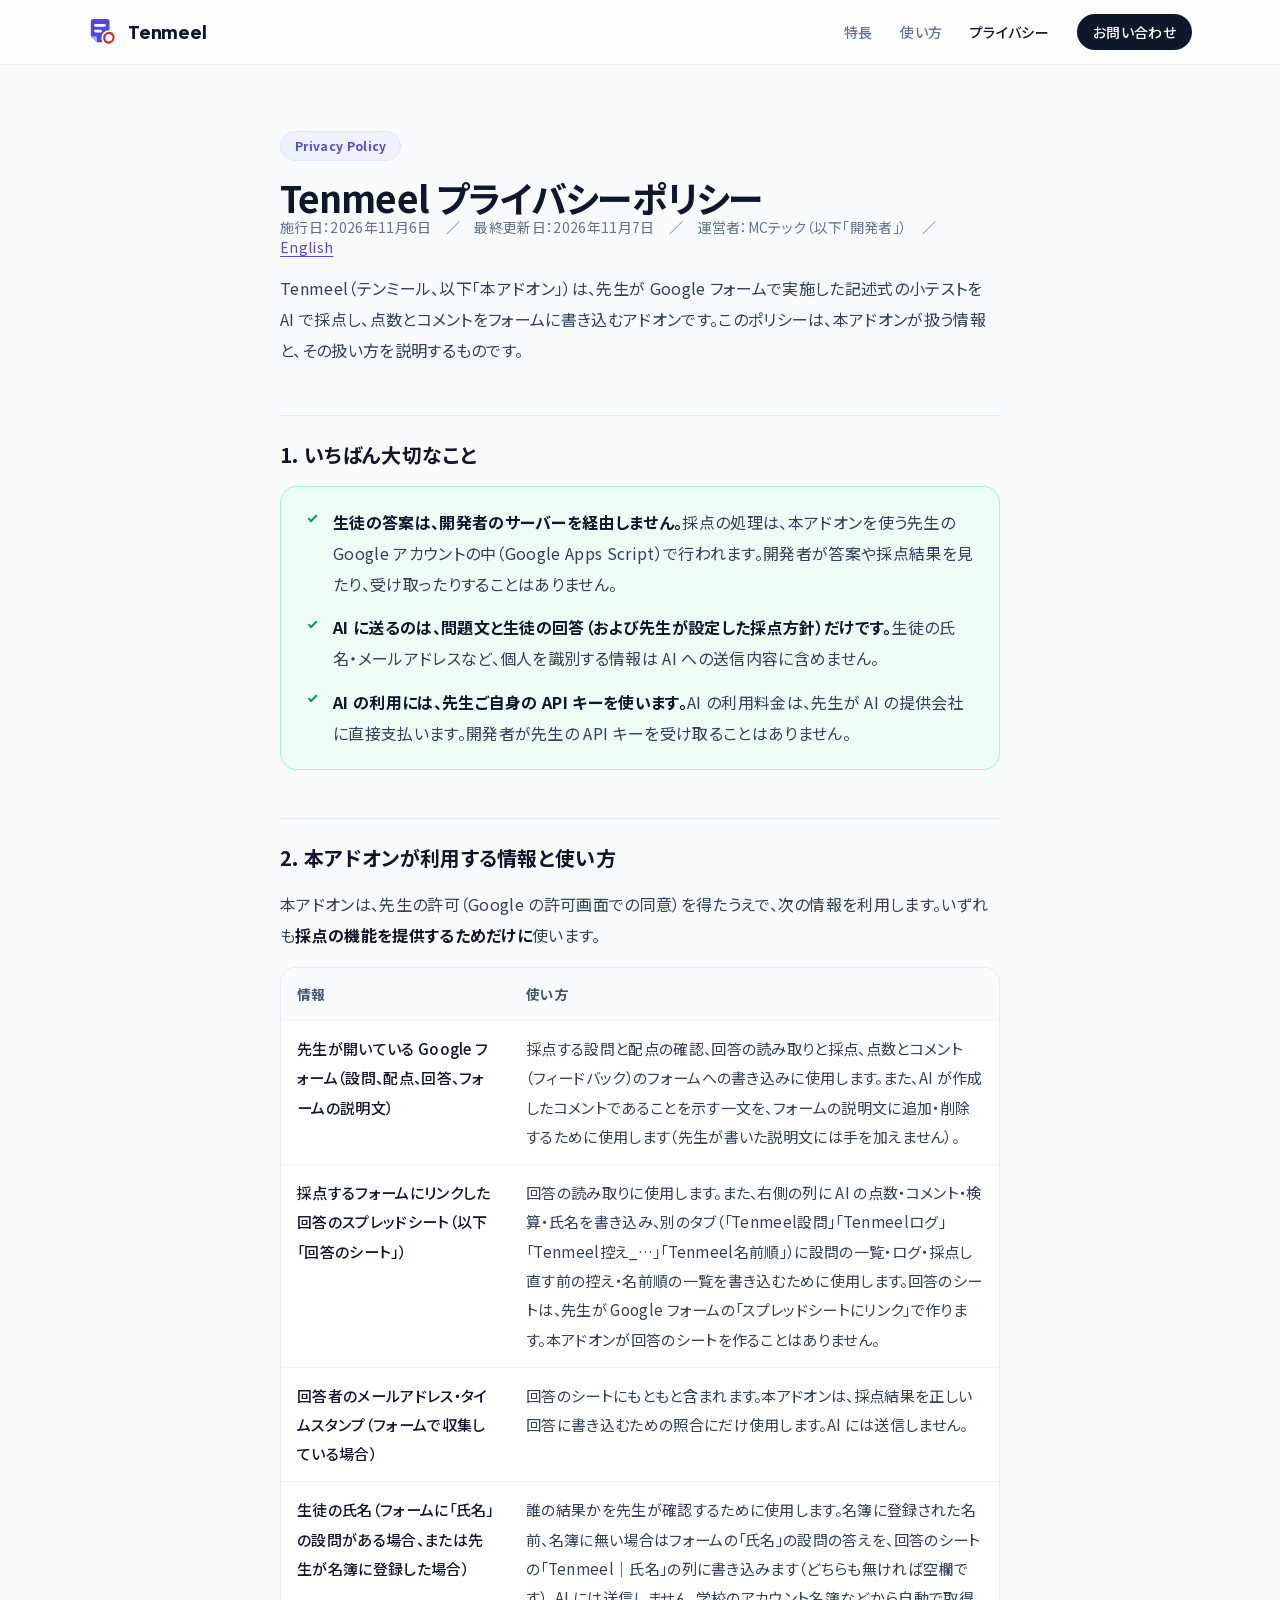
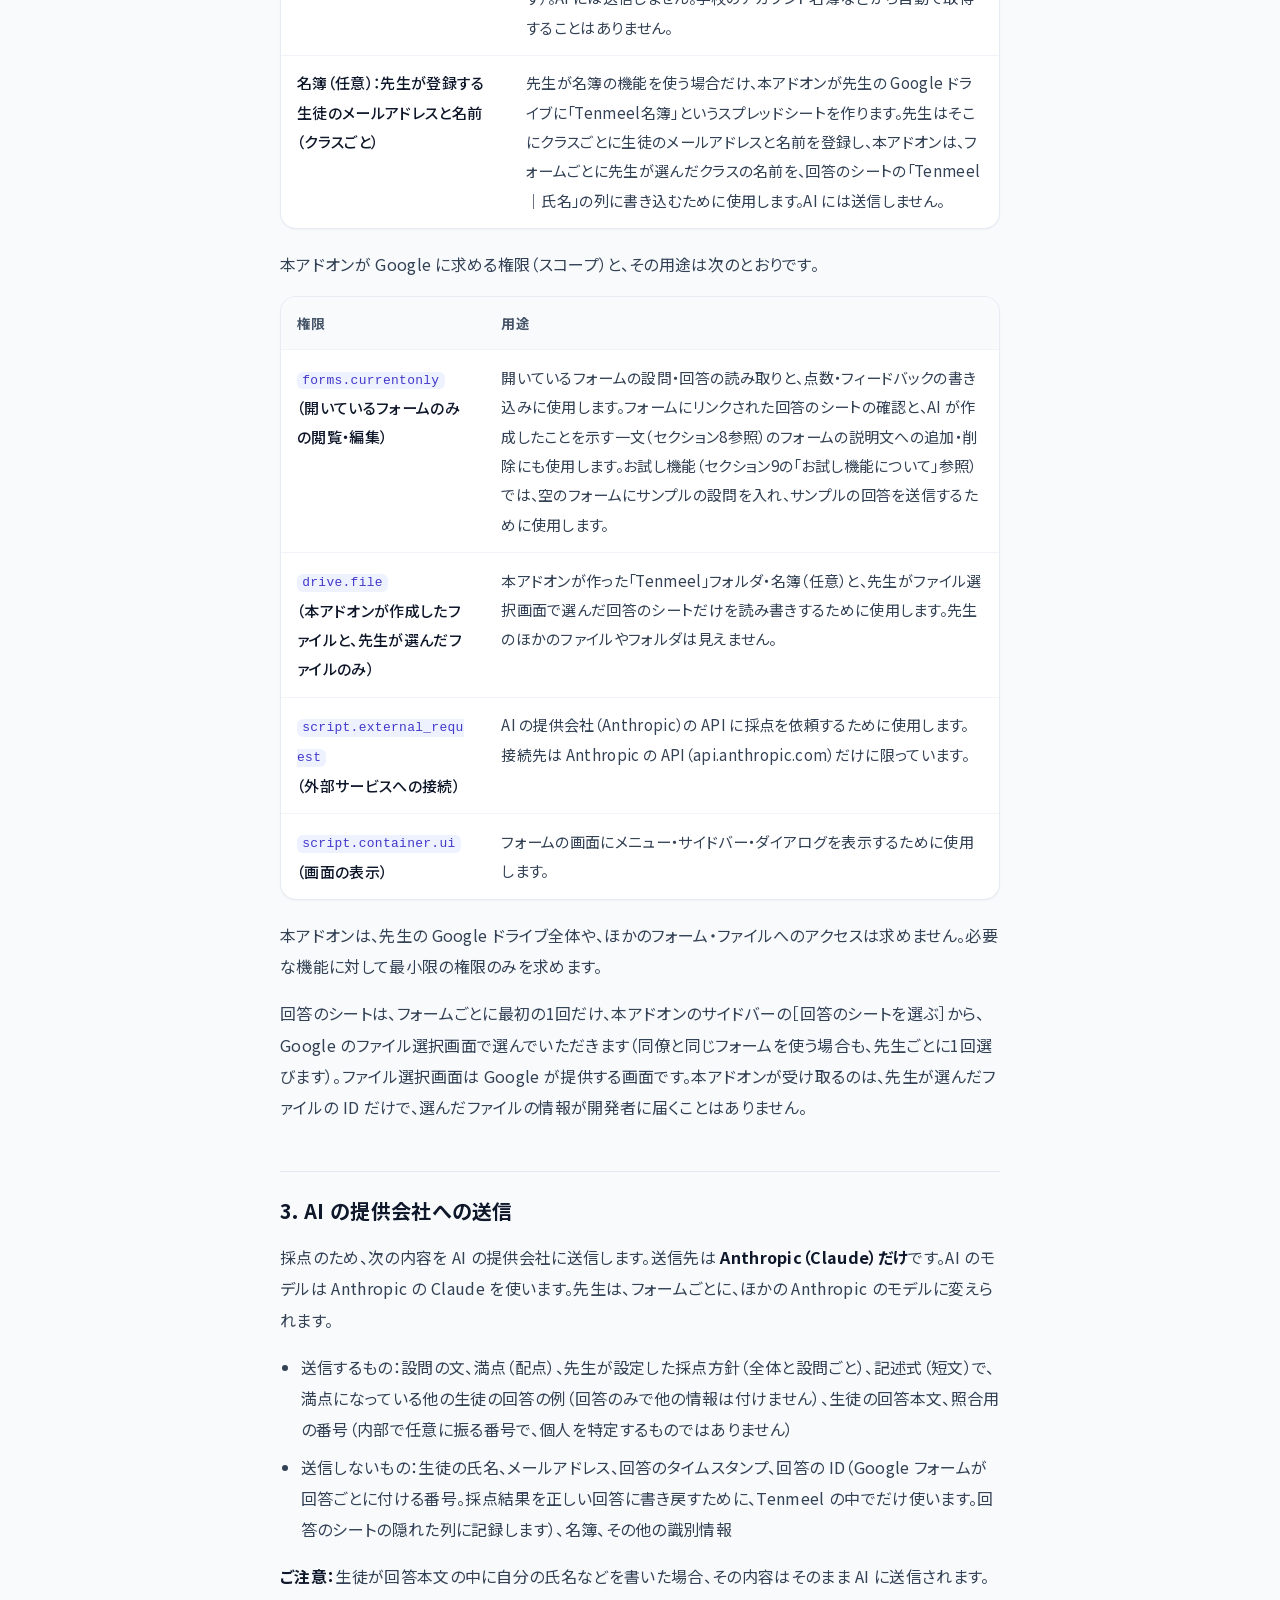
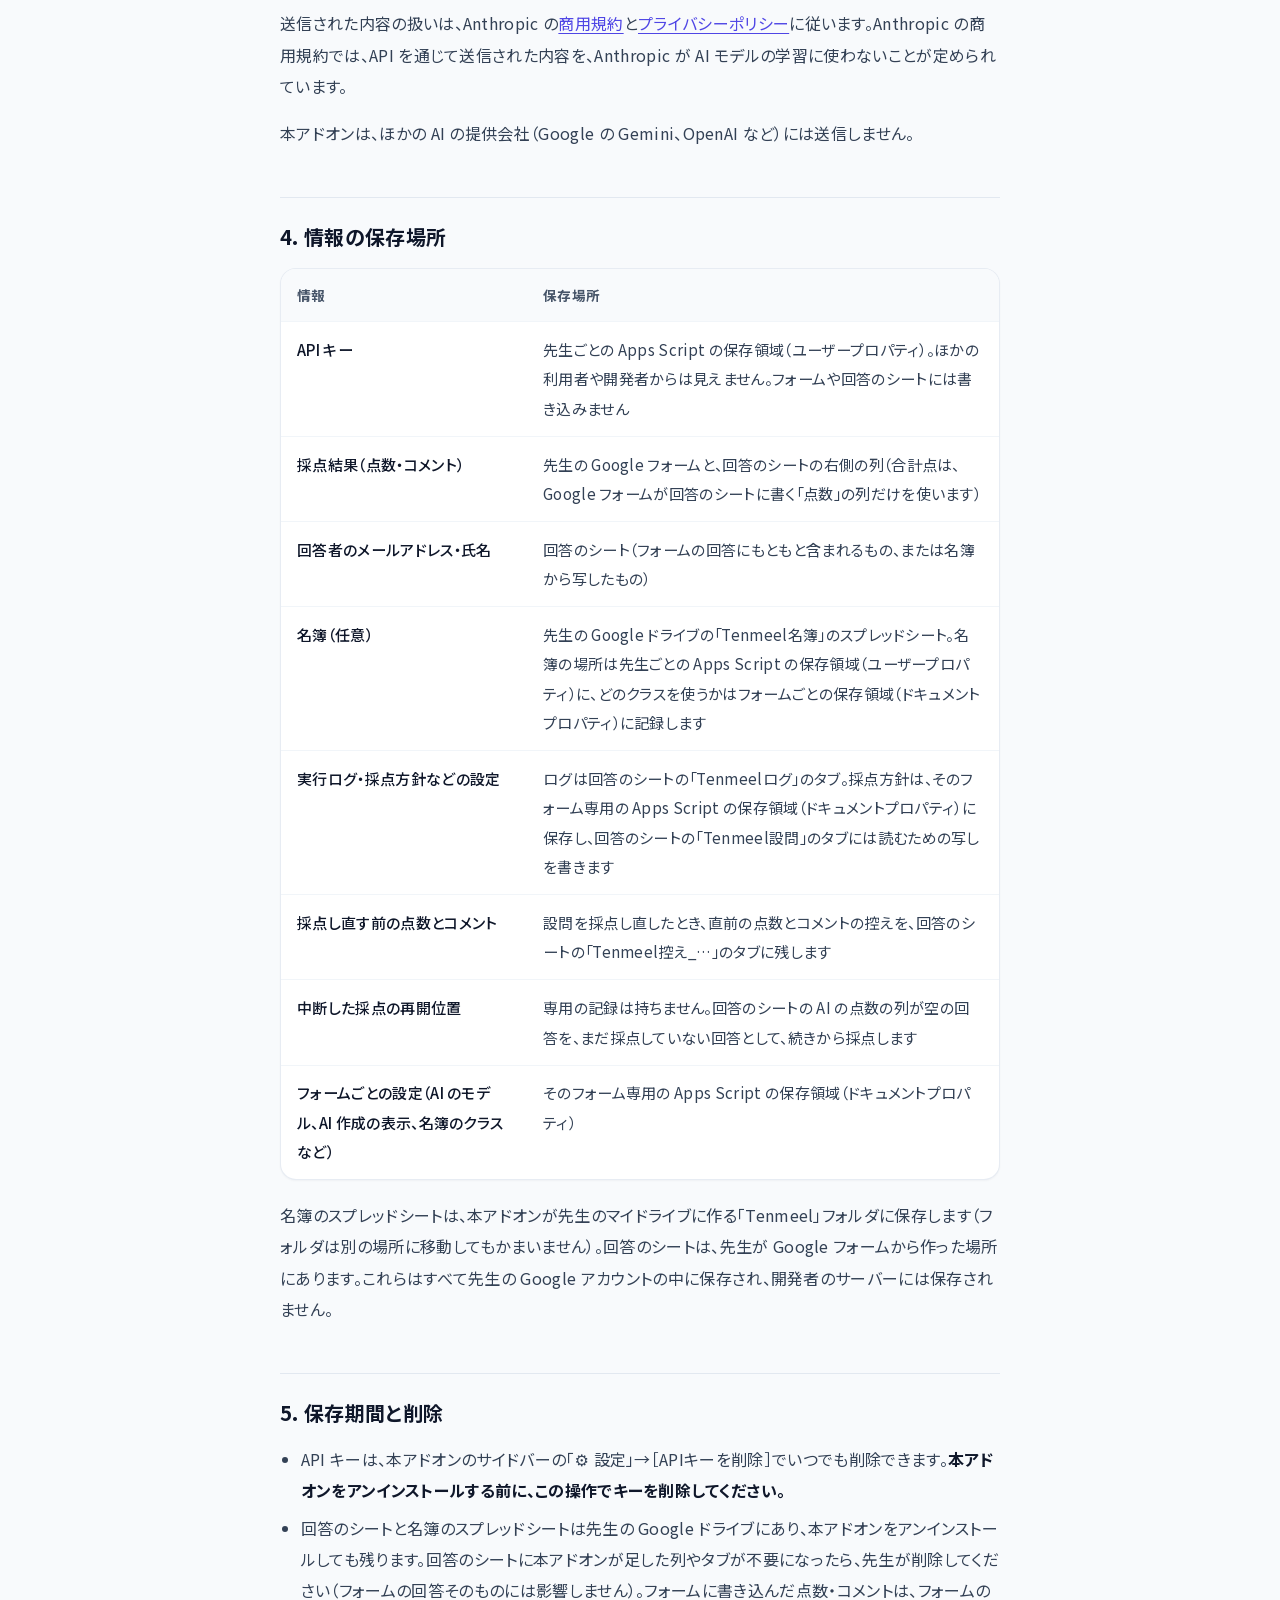
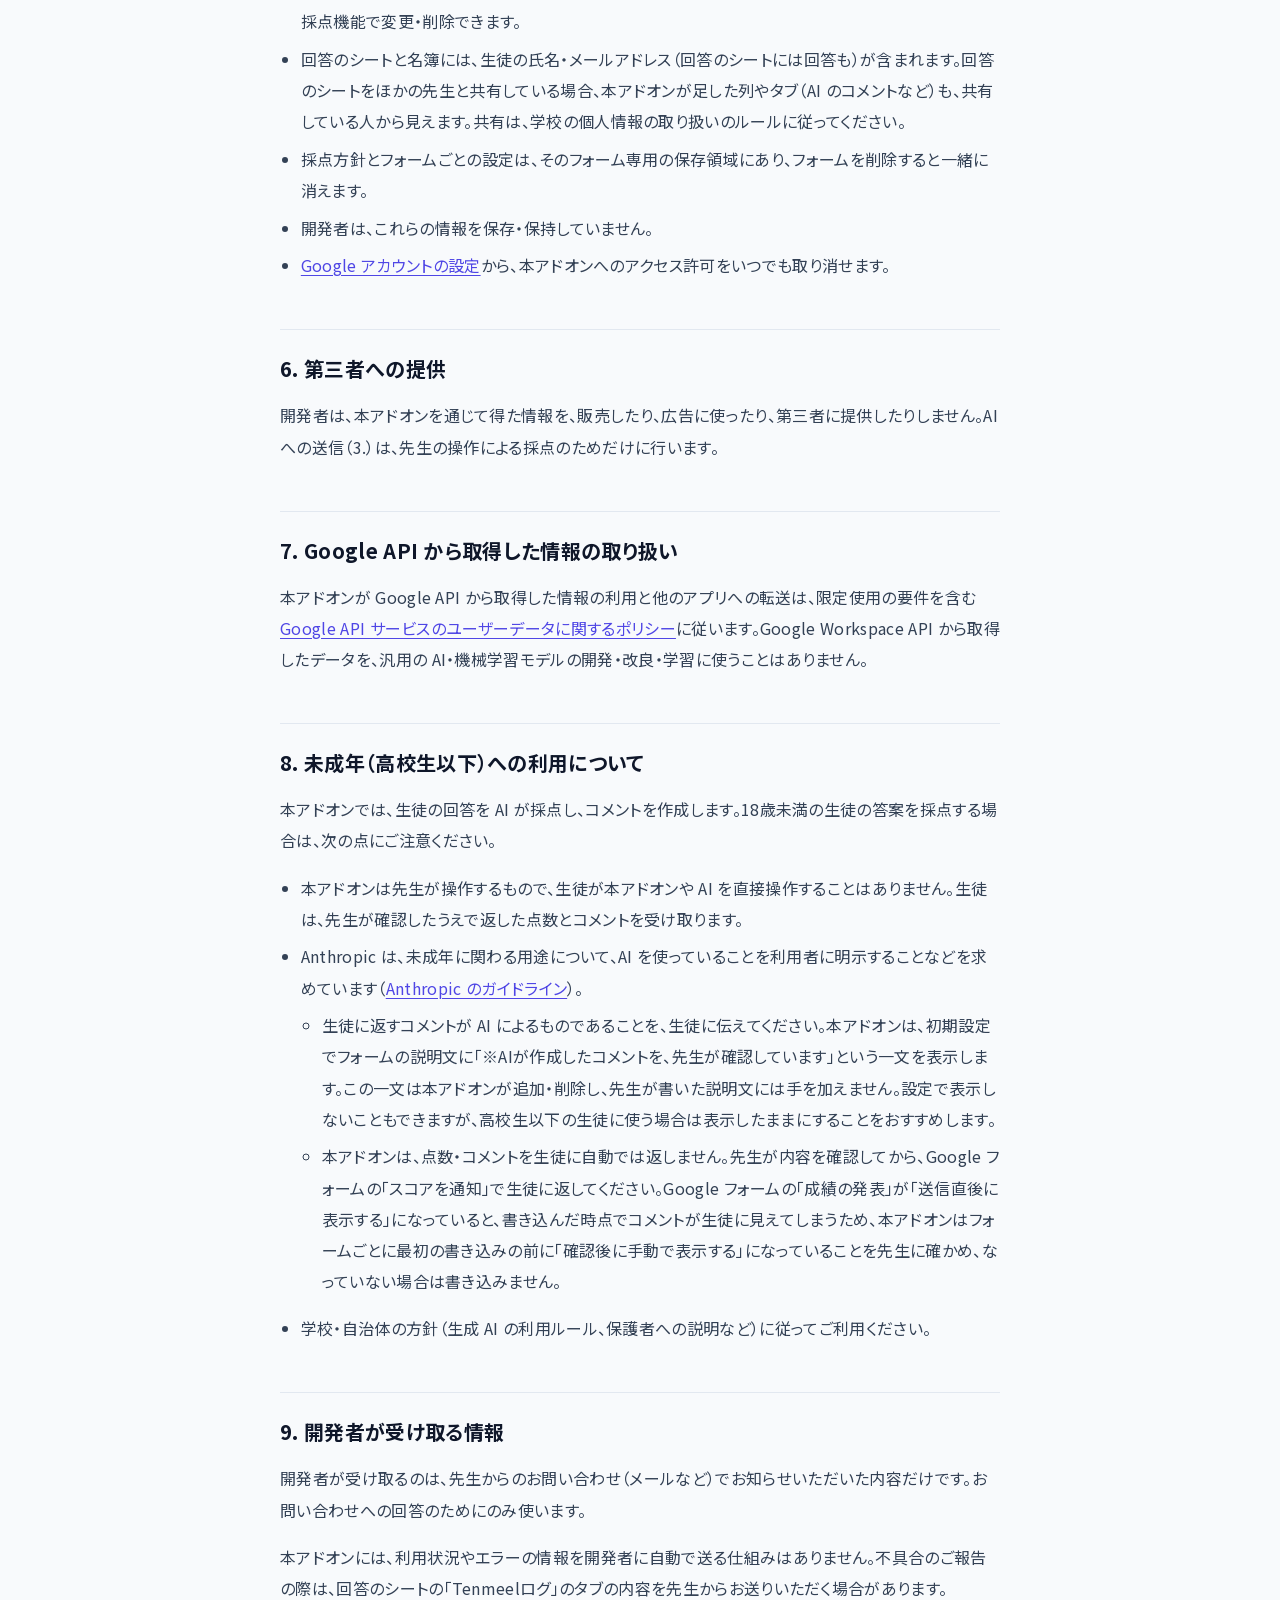
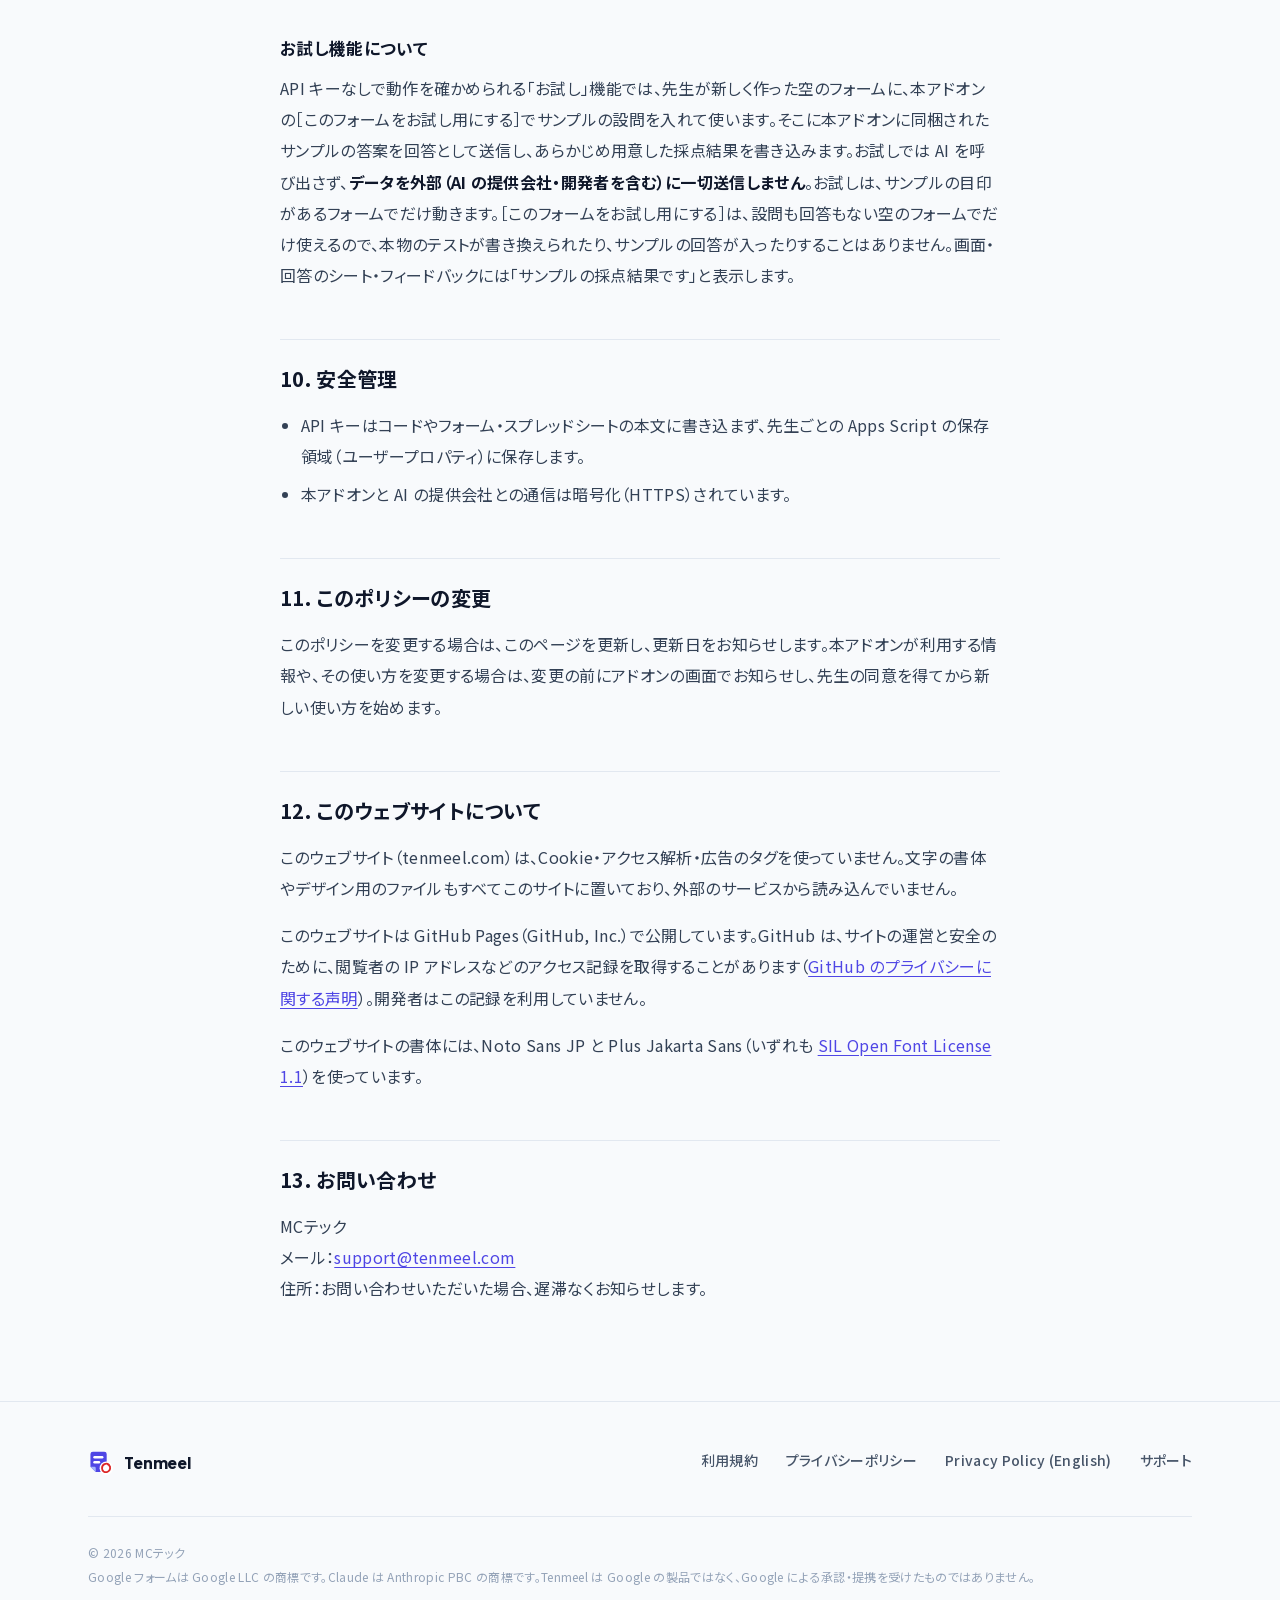
==== commit ff3790db: "サポートページを追加、トップの画面イメージを実際の画面に差し替え、ポリシー3章の説明を直す（照合用の番号・正解の例・回答の ID、日英、最終更新日 11/7）、フッターにサポートへのリンク Co-Au" ====
--- a/privacy/index.html
+++ b/privacy/index.html
@@ -35,7 +35,7 @@
   <main class="doc mx-auto max-w-3xl px-4 pb-20 pt-12 sm:px-6 sm:pt-16">
     <p class="mb-4 inline-flex rounded-full border border-indigo-100 bg-indigo-50 px-3.5 py-1.5 text-xs font-bold text-indigo-600">Privacy Policy</p>
     <h1 class="text-3xl font-bold leading-snug tracking-tight sm:text-4xl">Tenmeel プライバシーポリシー</h1>
-    <p class="mb-8 mt-3 text-sm text-slate-500">施行日：2026年11月6日　／　最終更新日：2026年11月6日　／　運営者：MCテック（以下「開発者」）　／　<a href="/en/privacy/" hreflang="en" lang="en">English</a></p>
+    <p class="mb-8 mt-3 text-sm text-slate-500">施行日：2026年11月6日　／　最終更新日：2026年11月7日　／　運営者：MCテック（以下「開発者」）　／　<a href="/en/privacy/" hreflang="en" lang="en">English</a></p>
 
     <p>Tenmeel（テンミール、以下「本アドオン」）は、先生が Google フォームで実施した記述式の小テストを AI で採点し、点数とコメントをフォームに書き込むアドオンです。このポリシーは、本アドオンが扱う情報と、その扱い方を説明するものです。</p>
 
@@ -79,8 +79,8 @@
     <h2 id="ai">3. AI の提供会社への送信</h2>
     <p>採点のため、次の内容を AI の提供会社に送信します。送信先は <strong>Anthropic（Claude）だけ</strong>です。AI のモデルは Anthropic の Claude を使います。先生は、フォームごとに、ほかの Anthropic のモデルに変えられます。</p>
     <ul>
-      <li>送信するもの：設問の文、満点（配点）、先生が設定した採点方針（全体と設問ごと）、フォームの解答集に登録された正解と一致した答えの例、生徒の回答本文、照合用の番号（1回の依頼の中で回答に振る 1〜8 の番号で、個人を特定するものではありません）</li>
-      <li>送信しないもの：生徒の氏名、メールアドレス、回答のタイムスタンプ、回答の ID、名簿、その他の識別情報</li>
+      <li>送信するもの：設問の文、満点（配点）、先生が設定した採点方針（全体と設問ごと）、記述式（短文）で、満点になっている他の生徒の回答の例（回答のみで他の情報は付けません）、生徒の回答本文、照合用の番号（内部で任意に振る番号で、個人を特定するものではありません）</li>
+      <li>送信しないもの：生徒の氏名、メールアドレス、回答のタイムスタンプ、回答の ID（Google フォームが回答ごとに付ける番号。採点結果を正しい回答に書き戻すために、Tenmeel の中でだけ使います。回答のシートの隠れた列に記録します）、名簿、その他の識別情報</li>
     </ul>
     <p><strong>ご注意：</strong>生徒が回答本文の中に自分の氏名などを書いた場合、その内容はそのまま AI に送信されます。</p>
     <p>送信された内容の扱いは、Anthropic の<a href="https://www.anthropic.com/legal/commercial-terms">商用規約</a>と<a href="https://www.anthropic.com/legal/privacy">プライバシーポリシー</a>に従います。Anthropic の商用規約では、API を通じて送信された内容を、Anthropic が AI モデルの学習に使わないことが定められています。</p>
@@ -170,7 +170,7 @@
           <a class="hover:text-slate-900" href="/terms/">利用規約</a>
           <a class="hover:text-slate-900" href="/privacy/">プライバシーポリシー</a>
           <a class="hover:text-slate-900" href="/en/privacy/" hreflang="en" lang="en">Privacy Policy (English)</a>
-          <a class="hover:text-slate-900" href="mailto:support@tenmeel.com">お問い合わせ</a>
+          <a class="hover:text-slate-900" href="/support/">サポート</a>
         </nav>
       </div>
       <div class="mt-10 border-t border-slate-200 pt-6 text-xs leading-6 text-slate-400">
--- a/tw.css
+++ b/tw.css
@@ -1 +1 @@
-*,:after,:before{--tw-border-spacing-x:0;--tw-border-spacing-y:0;--tw-translate-x:0;--tw-translate-y:0;--tw-rotate:0;--tw-skew-x:0;--tw-skew-y:0;--tw-scale-x:1;--tw-scale-y:1;--tw-pan-x: ;--tw-pan-y: ;--tw-pinch-zoom: ;--tw-scroll-snap-strictness:proximity;--tw-gradient-from-position: ;--tw-gradient-via-position: ;--tw-gradient-to-position: ;--tw-ordinal: ;--tw-slashed-zero: ;--tw-numeric-figure: ;--tw-numeric-spacing: ;--tw-numeric-fraction: ;--tw-ring-inset: ;--tw-ring-offset-width:0px;--tw-ring-offset-color:#fff;--tw-ring-color:rgba(59,130,246,.5);--tw-ring-offset-shadow:0 0 #0000;--tw-ring-shadow:0 0 #0000;--tw-shadow:0 0 #0000;--tw-shadow-colored:0 0 #0000;--tw-blur: ;--tw-brightness: ;--tw-contrast: ;--tw-grayscale: ;--tw-hue-rotate: ;--tw-invert: ;--tw-saturate: ;--tw-sepia: ;--tw-drop-shadow: ;--tw-backdrop-blur: ;--tw-backdrop-brightness: ;--tw-backdrop-contrast: ;--tw-backdrop-grayscale: ;--tw-backdrop-hue-rotate: ;--tw-backdrop-invert: ;--tw-backdrop-opacity: ;--tw-backdrop-saturate: ;--tw-backdrop-sepia: ;--tw-contain-size: ;--tw-contain-layout: ;--tw-contain-paint: ;--tw-contain-style: }::backdrop{--tw-border-spacing-x:0;--tw-border-spacing-y:0;--tw-translate-x:0;--tw-translate-y:0;--tw-rotate:0;--tw-skew-x:0;--tw-skew-y:0;--tw-scale-x:1;--tw-scale-y:1;--tw-pan-x: ;--tw-pan-y: ;--tw-pinch-zoom: ;--tw-scroll-snap-strictness:proximity;--tw-gradient-from-position: ;--tw-gradient-via-position: ;--tw-gradient-to-position: ;--tw-ordinal: ;--tw-slashed-zero: ;--tw-numeric-figure: ;--tw-numeric-spacing: ;--tw-numeric-fraction: ;--tw-ring-inset: ;--tw-ring-offset-width:0px;--tw-ring-offset-color:#fff;--tw-ring-color:rgba(59,130,246,.5);--tw-ring-offset-shadow:0 0 #0000;--tw-ring-shadow:0 0 #0000;--tw-shadow:0 0 #0000;--tw-shadow-colored:0 0 #0000;--tw-blur: ;--tw-brightness: ;--tw-contrast: ;--tw-grayscale: ;--tw-hue-rotate: ;--tw-invert: ;--tw-saturate: ;--tw-sepia: ;--tw-drop-shadow: ;--tw-backdrop-blur: ;--tw-backdrop-brightness: ;--tw-backdrop-contrast: ;--tw-backdrop-grayscale: ;--tw-backdrop-hue-rotate: ;--tw-backdrop-invert: ;--tw-backdrop-opacity: ;--tw-backdrop-saturate: ;--tw-backdrop-sepia: ;--tw-contain-size: ;--tw-contain-layout: ;--tw-contain-paint: ;--tw-contain-style: }/*! tailwindcss v3.4.17 | MIT License | https://tailwindcss.com*/*,:after,:before{box-sizing:border-box;border:0 solid #e5e7eb}:after,:before{--tw-content:""}:host,html{line-height:1.5;-webkit-text-size-adjust:100%;-moz-tab-size:4;-o-tab-size:4;tab-size:4;font-family:Noto Sans JP,Hiragino Sans,Hiragino Kaku Gothic ProN,Meiryo,system-ui,sans-serif;font-feature-settings:normal;font-variation-settings:normal;-webkit-tap-highlight-color:transparent}body{margin:0;line-height:inherit}hr{height:0;color:inherit;border-top-width:1px}abbr:where([title]){-webkit-text-decoration:underline dotted;text-decoration:underline dotted}h1,h2,h3,h4,h5,h6{font-size:inherit;font-weight:inherit}a{color:inherit;text-decoration:inherit}b,strong{font-weight:bolder}code,kbd,pre,samp{font-family:ui-monospace,SFMono-Regular,Menlo,Monaco,Consolas,Liberation Mono,Courier New,monospace;font-feature-settings:normal;font-variation-settings:normal;font-size:1em}small{font-size:80%}sub,sup{font-size:75%;line-height:0;position:relative;vertical-align:baseline}sub{bottom:-.25em}sup{top:-.5em}table{text-indent:0;border-color:inherit;border-collapse:collapse}button,input,optgroup,select,textarea{font-family:inherit;font-feature-settings:inherit;font-variation-settings:inherit;font-size:100%;font-weight:inherit;line-height:inherit;letter-spacing:inherit;color:inherit;margin:0;padding:0}button,select{text-transform:none}button,input:where([type=button]),input:where([type=reset]),input:where([type=submit]){-webkit-appearance:button;background-color:transparent;background-image:none}:-moz-focusring{outline:auto}:-moz-ui-invalid{box-shadow:none}progress{vertical-align:baseline}::-webkit-inner-spin-button,::-webkit-outer-spin-button{height:auto}[type=search]{-webkit-appearance:textfield;outline-offset:-2px}::-webkit-search-decoration{-webkit-appearance:none}::-webkit-file-upload-button{-webkit-appearance:button;font:inherit}summary{display:list-item}blockquote,dd,dl,figure,h1,h2,h3,h4,h5,h6,hr,p,pre{margin:0}fieldset{margin:0}fieldset,legend{padding:0}menu,ol,ul{list-style:none;margin:0;padding:0}dialog{padding:0}textarea{resize:vertical}input::-moz-placeholder,textarea::-moz-placeholder{opacity:1;color:#9ca3af}input::placeholder,textarea::placeholder{opacity:1;color:#9ca3af}[role=button],button{cursor:pointer}:disabled{cursor:default}audio,canvas,embed,iframe,img,object,svg,video{display:block;vertical-align:middle}img,video{max-width:100%;height:auto}[hidden]:where(:not([hidden=until-found])){display:none}.container{width:100%}@media (min-width:640px){.container{max-width:640px}}@media (min-width:768px){.container{max-width:768px}}@media (min-width:1024px){.container{max-width:1024px}}@media (min-width:1280px){.container{max-width:1280px}}@media (min-width:1536px){.container{max-width:1536px}}.pointer-events-none{pointer-events:none}.absolute{position:absolute}.relative{position:relative}.sticky{position:sticky}.inset-0{inset:0}.-left-\[49px\]{left:-49px}.-top-40{top:-10rem}.bottom-\[-30\%\]{bottom:-30%}.left-\[-10\%\]{left:-10%}.right-\[-10\%\]{right:-10%}.top-0{top:0}.z-50{z-index:50}.mx-auto{margin-left:auto;margin-right:auto}.mb-4{margin-bottom:1rem}.mb-8{margin-bottom:2rem}.ml-3{margin-left:.75rem}.ml-4{margin-left:1rem}.mt-0\.5{margin-top:.125rem}.mt-1{margin-top:.25rem}.mt-1\.5{margin-top:.375rem}.mt-10{margin-top:2.5rem}.mt-2{margin-top:.5rem}.mt-2\.5{margin-top:.625rem}.mt-3{margin-top:.75rem}.mt-4{margin-top:1rem}.mt-5{margin-top:1.25rem}.mt-6{margin-top:1.5rem}.mt-8{margin-top:2rem}.mt-9{margin-top:2.25rem}.block{display:block}.flex{display:flex}.inline-flex{display:inline-flex}.table{display:table}.grid{display:grid}.hidden{display:none}.h-1\.5{height:.375rem}.h-10{height:2.5rem}.h-11{height:2.75rem}.h-16{height:4rem}.h-2{height:.5rem}.h-3\.5{height:.875rem}.h-4{height:1rem}.h-5{height:1.25rem}.h-6{height:1.5rem}.h-8{height:2rem}.h-\[26px\]{height:26px}.h-\[30px\]{height:30px}.h-\[420px\]{height:420px}.h-\[480px\]{height:480px}.w-1\.5{width:.375rem}.w-10{width:2.5rem}.w-11{width:2.75rem}.w-3\.5{width:.875rem}.w-4{width:1rem}.w-5{width:1.25rem}.w-6{width:1.5rem}.w-8{width:2rem}.w-\[26px\]{width:26px}.w-\[30px\]{width:30px}.w-\[420px\]{width:420px}.w-\[480px\]{width:480px}.w-full{width:100%}.max-w-3xl{max-width:48rem}.max-w-6xl{max-width:72rem}.max-w-md{max-width:28rem}.max-w-xl{max-width:36rem}.flex-none{flex:none}.cursor-default{cursor:default}.flex-col{flex-direction:column}.flex-wrap{flex-wrap:wrap}.items-start{align-items:flex-start}.items-center{align-items:center}.items-baseline{align-items:baseline}.justify-center{justify-content:center}.justify-between{justify-content:space-between}.gap-1\.5{gap:.375rem}.gap-12{gap:3rem}.gap-2{gap:.5rem}.gap-2\.5{gap:.625rem}.gap-3{gap:.75rem}.gap-3\.5{gap:.875rem}.gap-4{gap:1rem}.gap-5{gap:1.25rem}.gap-8{gap:2rem}.gap-x-2{-moz-column-gap:.5rem;column-gap:.5rem}.gap-x-7{-moz-column-gap:1.75rem;column-gap:1.75rem}.gap-y-3{row-gap:.75rem}.space-y-4>:not([hidden])~:not([hidden]){--tw-space-y-reverse:0;margin-top:calc(1rem*(1 - var(--tw-space-y-reverse)));margin-bottom:calc(1rem*var(--tw-space-y-reverse))}.space-y-5>:not([hidden])~:not([hidden]){--tw-space-y-reverse:0;margin-top:calc(1.25rem*(1 - var(--tw-space-y-reverse)));margin-bottom:calc(1.25rem*var(--tw-space-y-reverse))}.space-y-7>:not([hidden])~:not([hidden]){--tw-space-y-reverse:0;margin-top:calc(1.75rem*(1 - var(--tw-space-y-reverse)));margin-bottom:calc(1.75rem*var(--tw-space-y-reverse))}.overflow-hidden{overflow:hidden}.whitespace-nowrap{white-space:nowrap}.rounded-2xl{border-radius:1rem}.rounded-3xl{border-radius:1.5rem}.rounded-full{border-radius:9999px}.rounded-xl{border-radius:.75rem}.border{border-width:1px}.border-b{border-bottom-width:1px}.border-l-2{border-left-width:2px}.border-t{border-top-width:1px}.border-amber-200{--tw-border-opacity:1;border-color:rgb(253 230 138/var(--tw-border-opacity,1))}.border-emerald-200{--tw-border-opacity:1;border-color:rgb(167 243 208/var(--tw-border-opacity,1))}.border-indigo-100{--tw-border-opacity:1;border-color:rgb(224 231 255/var(--tw-border-opacity,1))}.border-slate-100{--tw-border-opacity:1;border-color:rgb(241 245 249/var(--tw-border-opacity,1))}.border-slate-200{--tw-border-opacity:1;border-color:rgb(226 232 240/var(--tw-border-opacity,1))}.border-slate-200\/60{border-color:rgba(226,232,240,.6)}.border-slate-200\/70{border-color:rgba(226,232,240,.7)}.border-slate-200\/80{border-color:rgba(226,232,240,.8)}.bg-amber-50{--tw-bg-opacity:1;background-color:rgb(255 251 235/var(--tw-bg-opacity,1))}.bg-emerald-200\/30{background-color:rgba(167,243,208,.3)}.bg-emerald-50{--tw-bg-opacity:1;background-color:rgb(236 253 245/var(--tw-bg-opacity,1))}.bg-emerald-600{--tw-bg-opacity:1;background-color:rgb(5 150 105/var(--tw-bg-opacity,1))}.bg-indigo-200\/40{background-color:rgba(199,210,254,.4)}.bg-indigo-50{--tw-bg-opacity:1;background-color:rgb(238 242 255/var(--tw-bg-opacity,1))}.bg-indigo-50\/50{background-color:rgba(238,242,255,.5)}.bg-indigo-50\/60{background-color:rgba(238,242,255,.6)}.bg-indigo-500{--tw-bg-opacity:1;background-color:rgb(99 102 241/var(--tw-bg-opacity,1))}.bg-indigo-600{--tw-bg-opacity:1;background-color:rgb(79 70 229/var(--tw-bg-opacity,1))}.bg-slate-200{--tw-bg-opacity:1;background-color:rgb(226 232 240/var(--tw-bg-opacity,1))}.bg-slate-50{--tw-bg-opacity:1;background-color:rgb(248 250 252/var(--tw-bg-opacity,1))}.bg-slate-900{--tw-bg-opacity:1;background-color:rgb(15 23 42/var(--tw-bg-opacity,1))}.bg-white{--tw-bg-opacity:1;background-color:rgb(255 255 255/var(--tw-bg-opacity,1))}.bg-white\/80{background-color:hsla(0,0%,100%,.8)}.bg-gradient-to-br{background-image:linear-gradient(to bottom right,var(--tw-gradient-stops))}.from-emerald-50{--tw-gradient-from:#ecfdf5 var(--tw-gradient-from-position);--tw-gradient-to:rgba(236,253,245,0) var(--tw-gradient-to-position);--tw-gradient-stops:var(--tw-gradient-from),var(--tw-gradient-to)}.via-white{--tw-gradient-to:hsla(0,0%,100%,0) var(--tw-gradient-to-position);--tw-gradient-stops:var(--tw-gradient-from),#fff var(--tw-gradient-via-position),var(--tw-gradient-to)}.to-indigo-50\/40{--tw-gradient-to:rgba(238,242,255,.4) var(--tw-gradient-to-position)}.p-5{padding:1.25rem}.p-6{padding:1.5rem}.p-7{padding:1.75rem}.px-2\.5{padding-left:.625rem;padding-right:.625rem}.px-3{padding-left:.75rem;padding-right:.75rem}.px-3\.5{padding-left:.875rem;padding-right:.875rem}.px-4{padding-left:1rem;padding-right:1rem}.px-5{padding-left:1.25rem;padding-right:1.25rem}.px-6{padding-left:1.5rem;padding-right:1.5rem}.py-1{padding-top:.25rem;padding-bottom:.25rem}.py-1\.5{padding-top:.375rem;padding-bottom:.375rem}.py-12{padding-top:3rem;padding-bottom:3rem}.py-2{padding-top:.5rem;padding-bottom:.5rem}.py-2\.5{padding-top:.625rem;padding-bottom:.625rem}.py-20{padding-top:5rem;padding-bottom:5rem}.py-3{padding-top:.75rem;padding-bottom:.75rem}.py-3\.5{padding-top:.875rem;padding-bottom:.875rem}.py-5{padding-top:1.25rem;padding-bottom:1.25rem}.pb-20{padding-bottom:5rem}.pl-8{padding-left:2rem}.pt-12{padding-top:3rem}.pt-14{padding-top:3.5rem}.pt-6{padding-top:1.5rem}.text-center{text-align:center}.font-display{font-family:Plus Jakarta Sans,Noto Sans JP,system-ui,sans-serif}.font-sans{font-family:Noto Sans JP,Hiragino Sans,Hiragino Kaku Gothic ProN,Meiryo,system-ui,sans-serif}.text-2xl{font-size:1.5rem;line-height:2rem}.text-3xl{font-size:1.875rem;line-height:2.25rem}.text-4xl{font-size:2.25rem;line-height:2.5rem}.text-5xl{font-size:3rem;line-height:1}.text-\[13px\]{font-size:13px}.text-\[15px\]{font-size:15px}.text-\[28px\]{font-size:28px}.text-base{font-size:1rem;line-height:1.5rem}.text-lg{font-size:1.125rem;line-height:1.75rem}.text-sm{font-size:.875rem;line-height:1.25rem}.text-xl{font-size:1.25rem;line-height:1.75rem}.text-xs{font-size:.75rem;line-height:1rem}.font-bold{font-weight:700}.font-extrabold{font-weight:800}.font-medium{font-weight:500}.leading-6{line-height:1.5rem}.leading-7{line-height:1.75rem}.leading-8{line-height:2rem}.leading-snug{line-height:1.375}.leading-tight{line-height:1.25}.tracking-tight{letter-spacing:-.025em}.text-amber-900{--tw-text-opacity:1;color:rgb(120 53 15/var(--tw-text-opacity,1))}.text-emerald-600{--tw-text-opacity:1;color:rgb(5 150 105/var(--tw-text-opacity,1))}.text-indigo-600{--tw-text-opacity:1;color:rgb(79 70 229/var(--tw-text-opacity,1))}.text-slate-100{--tw-text-opacity:1;color:rgb(241 245 249/var(--tw-text-opacity,1))}.text-slate-400{--tw-text-opacity:1;color:rgb(148 163 184/var(--tw-text-opacity,1))}.text-slate-500{--tw-text-opacity:1;color:rgb(100 116 139/var(--tw-text-opacity,1))}.text-slate-600{--tw-text-opacity:1;color:rgb(71 85 105/var(--tw-text-opacity,1))}.text-slate-700{--tw-text-opacity:1;color:rgb(51 65 85/var(--tw-text-opacity,1))}.text-slate-900{--tw-text-opacity:1;color:rgb(15 23 42/var(--tw-text-opacity,1))}.text-white{--tw-text-opacity:1;color:rgb(255 255 255/var(--tw-text-opacity,1))}.antialiased{-webkit-font-smoothing:antialiased;-moz-osx-font-smoothing:grayscale}.shadow-sm{--tw-shadow:0 1px 2px 0 rgba(0,0,0,.05);--tw-shadow-colored:0 1px 2px 0 var(--tw-shadow-color)}.shadow-sm,.shadow-xl{box-shadow:var(--tw-ring-offset-shadow,0 0 #0000),var(--tw-ring-shadow,0 0 #0000),var(--tw-shadow)}.shadow-xl{--tw-shadow:0 20px 25px -5px rgba(0,0,0,.1),0 8px 10px -6px rgba(0,0,0,.1);--tw-shadow-colored:0 20px 25px -5px var(--tw-shadow-color),0 8px 10px -6px var(--tw-shadow-color)}.shadow-indigo-900\/5{--tw-shadow-color:rgba(49,46,129,.05);--tw-shadow:var(--tw-shadow-colored)}.ring-1{--tw-ring-offset-shadow:var(--tw-ring-inset) 0 0 0 var(--tw-ring-offset-width) var(--tw-ring-offset-color);--tw-ring-shadow:var(--tw-ring-inset) 0 0 0 calc(1px + var(--tw-ring-offset-width)) var(--tw-ring-color)}.ring-1,.ring-4{box-shadow:var(--tw-ring-offset-shadow),var(--tw-ring-shadow),var(--tw-shadow,0 0 #0000)}.ring-4{--tw-ring-offset-shadow:var(--tw-ring-inset) 0 0 0 var(--tw-ring-offset-width) var(--tw-ring-offset-color);--tw-ring-shadow:var(--tw-ring-inset) 0 0 0 calc(4px + var(--tw-ring-offset-width)) var(--tw-ring-color)}.ring-indigo-100{--tw-ring-opacity:1;--tw-ring-color:rgb(224 231 255/var(--tw-ring-opacity,1))}.ring-slate-200\/80{--tw-ring-color:rgba(226,232,240,.8)}.ring-slate-50{--tw-ring-opacity:1;--tw-ring-color:rgb(248 250 252/var(--tw-ring-opacity,1))}.blur-3xl{--tw-blur:blur(64px);filter:var(--tw-blur) var(--tw-brightness) var(--tw-contrast) var(--tw-grayscale) var(--tw-hue-rotate) var(--tw-invert) var(--tw-saturate) var(--tw-sepia) var(--tw-drop-shadow)}.backdrop-blur-md{--tw-backdrop-blur:blur(12px);-webkit-backdrop-filter:var(--tw-backdrop-blur) var(--tw-backdrop-brightness) var(--tw-backdrop-contrast) var(--tw-backdrop-grayscale) var(--tw-backdrop-hue-rotate) var(--tw-backdrop-invert) var(--tw-backdrop-opacity) var(--tw-backdrop-saturate) var(--tw-backdrop-sepia);backdrop-filter:var(--tw-backdrop-blur) var(--tw-backdrop-brightness) var(--tw-backdrop-contrast) var(--tw-backdrop-grayscale) var(--tw-backdrop-hue-rotate) var(--tw-backdrop-invert) var(--tw-backdrop-opacity) var(--tw-backdrop-saturate) var(--tw-backdrop-sepia)}.transition{transition-property:color,background-color,border-color,text-decoration-color,fill,stroke,opacity,box-shadow,transform,filter,-webkit-backdrop-filter;transition-property:color,background-color,border-color,text-decoration-color,fill,stroke,opacity,box-shadow,transform,filter,backdrop-filter;transition-property:color,background-color,border-color,text-decoration-color,fill,stroke,opacity,box-shadow,transform,filter,backdrop-filter,-webkit-backdrop-filter;transition-timing-function:cubic-bezier(.4,0,.2,1);transition-duration:.15s}.hover\:bg-indigo-500:hover{--tw-bg-opacity:1;background-color:rgb(99 102 241/var(--tw-bg-opacity,1))}.hover\:bg-slate-700:hover{--tw-bg-opacity:1;background-color:rgb(51 65 85/var(--tw-bg-opacity,1))}.hover\:bg-slate-800:hover{--tw-bg-opacity:1;background-color:rgb(30 41 59/var(--tw-bg-opacity,1))}.hover\:text-slate-900:hover{--tw-text-opacity:1;color:rgb(15 23 42/var(--tw-text-opacity,1))}.group:hover .group-hover\:translate-x-1{--tw-translate-x:0.25rem;transform:translate(var(--tw-translate-x),var(--tw-translate-y)) rotate(var(--tw-rotate)) skewX(var(--tw-skew-x)) skewY(var(--tw-skew-y)) scaleX(var(--tw-scale-x)) scaleY(var(--tw-scale-y))}@media (min-width:400px){.min-\[400px\]\:inline{display:inline}.min-\[400px\]\:gap-5{gap:1.25rem}.min-\[400px\]\:text-4xl{font-size:2.25rem;line-height:2.5rem}}@media (min-width:640px){.sm\:inline{display:inline}.sm\:grid-cols-2{grid-template-columns:repeat(2,minmax(0,1fr))}.sm\:flex-row{flex-direction:row}.sm\:items-start{align-items:flex-start}.sm\:justify-between{justify-content:space-between}.sm\:gap-7{gap:1.75rem}.sm\:p-7{padding:1.75rem}.sm\:p-8{padding:2rem}.sm\:p-9{padding:2.25rem}.sm\:px-4{padding-left:1rem;padding-right:1rem}.sm\:px-6{padding-left:1.5rem;padding-right:1.5rem}.sm\:py-24{padding-top:6rem;padding-bottom:6rem}.sm\:pt-16{padding-top:4rem}.sm\:pt-20{padding-top:5rem}.sm\:text-3xl{font-size:1.875rem;line-height:2.25rem}.sm\:text-4xl{font-size:2.25rem;line-height:2.5rem}.sm\:text-5xl{font-size:3rem;line-height:1}.sm\:text-6xl{font-size:3.75rem;line-height:1}.sm\:text-lg{font-size:1.125rem;line-height:1.75rem}.sm\:text-sm{font-size:.875rem;line-height:1.25rem}.sm\:leading-9{line-height:2.25rem}.sm\:leading-\[1\.2\]{line-height:1.2}}@media (min-width:768px){.md\:grid-cols-2{grid-template-columns:repeat(2,minmax(0,1fr))}.md\:grid-cols-3{grid-template-columns:repeat(3,minmax(0,1fr))}}@media (min-width:1024px){.lg\:max-w-none{max-width:none}.lg\:grid-cols-2{grid-template-columns:repeat(2,minmax(0,1fr))}.lg\:grid-cols-\[1\.05fr_1fr\]{grid-template-columns:1.05fr 1fr}.lg\:grid-cols-\[1fr_1\.1fr\]{grid-template-columns:1fr 1.1fr}.lg\:gap-14{gap:3.5rem}.lg\:gap-16{gap:4rem}.lg\:pb-28{padding-bottom:7rem}}+*,:after,:before{--tw-border-spacing-x:0;--tw-border-spacing-y:0;--tw-translate-x:0;--tw-translate-y:0;--tw-rotate:0;--tw-skew-x:0;--tw-skew-y:0;--tw-scale-x:1;--tw-scale-y:1;--tw-pan-x: ;--tw-pan-y: ;--tw-pinch-zoom: ;--tw-scroll-snap-strictness:proximity;--tw-gradient-from-position: ;--tw-gradient-via-position: ;--tw-gradient-to-position: ;--tw-ordinal: ;--tw-slashed-zero: ;--tw-numeric-figure: ;--tw-numeric-spacing: ;--tw-numeric-fraction: ;--tw-ring-inset: ;--tw-ring-offset-width:0px;--tw-ring-offset-color:#fff;--tw-ring-color:rgba(59,130,246,.5);--tw-ring-offset-shadow:0 0 #0000;--tw-ring-shadow:0 0 #0000;--tw-shadow:0 0 #0000;--tw-shadow-colored:0 0 #0000;--tw-blur: ;--tw-brightness: ;--tw-contrast: ;--tw-grayscale: ;--tw-hue-rotate: ;--tw-invert: ;--tw-saturate: ;--tw-sepia: ;--tw-drop-shadow: ;--tw-backdrop-blur: ;--tw-backdrop-brightness: ;--tw-backdrop-contrast: ;--tw-backdrop-grayscale: ;--tw-backdrop-hue-rotate: ;--tw-backdrop-invert: ;--tw-backdrop-opacity: ;--tw-backdrop-saturate: ;--tw-backdrop-sepia: ;--tw-contain-size: ;--tw-contain-layout: ;--tw-contain-paint: ;--tw-contain-style: }::backdrop{--tw-border-spacing-x:0;--tw-border-spacing-y:0;--tw-translate-x:0;--tw-translate-y:0;--tw-rotate:0;--tw-skew-x:0;--tw-skew-y:0;--tw-scale-x:1;--tw-scale-y:1;--tw-pan-x: ;--tw-pan-y: ;--tw-pinch-zoom: ;--tw-scroll-snap-strictness:proximity;--tw-gradient-from-position: ;--tw-gradient-via-position: ;--tw-gradient-to-position: ;--tw-ordinal: ;--tw-slashed-zero: ;--tw-numeric-figure: ;--tw-numeric-spacing: ;--tw-numeric-fraction: ;--tw-ring-inset: ;--tw-ring-offset-width:0px;--tw-ring-offset-color:#fff;--tw-ring-color:rgba(59,130,246,.5);--tw-ring-offset-shadow:0 0 #0000;--tw-ring-shadow:0 0 #0000;--tw-shadow:0 0 #0000;--tw-shadow-colored:0 0 #0000;--tw-blur: ;--tw-brightness: ;--tw-contrast: ;--tw-grayscale: ;--tw-hue-rotate: ;--tw-invert: ;--tw-saturate: ;--tw-sepia: ;--tw-drop-shadow: ;--tw-backdrop-blur: ;--tw-backdrop-brightness: ;--tw-backdrop-contrast: ;--tw-backdrop-grayscale: ;--tw-backdrop-hue-rotate: ;--tw-backdrop-invert: ;--tw-backdrop-opacity: ;--tw-backdrop-saturate: ;--tw-backdrop-sepia: ;--tw-contain-size: ;--tw-contain-layout: ;--tw-contain-paint: ;--tw-contain-style: }/*! tailwindcss v3.4.17 | MIT License | https://tailwindcss.com*/*,:after,:before{box-sizing:border-box;border:0 solid #e5e7eb}:after,:before{--tw-content:""}:host,html{line-height:1.5;-webkit-text-size-adjust:100%;-moz-tab-size:4;-o-tab-size:4;tab-size:4;font-family:Noto Sans JP,Hiragino Sans,Hiragino Kaku Gothic ProN,Meiryo,system-ui,sans-serif;font-feature-settings:normal;font-variation-settings:normal;-webkit-tap-highlight-color:transparent}body{margin:0;line-height:inherit}hr{height:0;color:inherit;border-top-width:1px}abbr:where([title]){-webkit-text-decoration:underline dotted;text-decoration:underline dotted}h1,h2,h3,h4,h5,h6{font-size:inherit;font-weight:inherit}a{color:inherit;text-decoration:inherit}b,strong{font-weight:bolder}code,kbd,pre,samp{font-family:ui-monospace,SFMono-Regular,Menlo,Monaco,Consolas,Liberation Mono,Courier New,monospace;font-feature-settings:normal;font-variation-settings:normal;font-size:1em}small{font-size:80%}sub,sup{font-size:75%;line-height:0;position:relative;vertical-align:baseline}sub{bottom:-.25em}sup{top:-.5em}table{text-indent:0;border-color:inherit;border-collapse:collapse}button,input,optgroup,select,textarea{font-family:inherit;font-feature-settings:inherit;font-variation-settings:inherit;font-size:100%;font-weight:inherit;line-height:inherit;letter-spacing:inherit;color:inherit;margin:0;padding:0}button,select{text-transform:none}button,input:where([type=button]),input:where([type=reset]),input:where([type=submit]){-webkit-appearance:button;background-color:transparent;background-image:none}:-moz-focusring{outline:auto}:-moz-ui-invalid{box-shadow:none}progress{vertical-align:baseline}::-webkit-inner-spin-button,::-webkit-outer-spin-button{height:auto}[type=search]{-webkit-appearance:textfield;outline-offset:-2px}::-webkit-search-decoration{-webkit-appearance:none}::-webkit-file-upload-button{-webkit-appearance:button;font:inherit}summary{display:list-item}blockquote,dd,dl,figure,h1,h2,h3,h4,h5,h6,hr,p,pre{margin:0}fieldset{margin:0}fieldset,legend{padding:0}menu,ol,ul{list-style:none;margin:0;padding:0}dialog{padding:0}textarea{resize:vertical}input::-moz-placeholder,textarea::-moz-placeholder{opacity:1;color:#9ca3af}input::placeholder,textarea::placeholder{opacity:1;color:#9ca3af}[role=button],button{cursor:pointer}:disabled{cursor:default}audio,canvas,embed,iframe,img,object,svg,video{display:block;vertical-align:middle}img,video{max-width:100%;height:auto}[hidden]:where(:not([hidden=until-found])){display:none}.container{width:100%}@media (min-width:640px){.container{max-width:640px}}@media (min-width:768px){.container{max-width:768px}}@media (min-width:1024px){.container{max-width:1024px}}@media (min-width:1280px){.container{max-width:1280px}}@media (min-width:1536px){.container{max-width:1536px}}.pointer-events-none{pointer-events:none}.visible{visibility:visible}.absolute{position:absolute}.relative{position:relative}.sticky{position:sticky}.inset-0{inset:0}.-left-\[49px\]{left:-49px}.-top-40{top:-10rem}.bottom-\[-30\%\]{bottom:-30%}.left-\[-10\%\]{left:-10%}.right-\[-10\%\]{right:-10%}.top-0{top:0}.z-50{z-index:50}.mx-auto{margin-left:auto;margin-right:auto}.mb-4{margin-bottom:1rem}.mb-8{margin-bottom:2rem}.ml-3{margin-left:.75rem}.ml-4{margin-left:1rem}.mt-0\.5{margin-top:.125rem}.mt-1{margin-top:.25rem}.mt-1\.5{margin-top:.375rem}.mt-10{margin-top:2.5rem}.mt-2{margin-top:.5rem}.mt-2\.5{margin-top:.625rem}.mt-3{margin-top:.75rem}.mt-4{margin-top:1rem}.mt-5{margin-top:1.25rem}.mt-6{margin-top:1.5rem}.mt-8{margin-top:2rem}.mt-9{margin-top:2.25rem}.block{display:block}.flex{display:flex}.inline-flex{display:inline-flex}.table{display:table}.grid{display:grid}.contents{display:contents}.hidden{display:none}.h-1\.5{height:.375rem}.h-10{height:2.5rem}.h-11{height:2.75rem}.h-16{height:4rem}.h-3\.5{height:.875rem}.h-4{height:1rem}.h-5{height:1.25rem}.h-6{height:1.5rem}.h-8{height:2rem}.h-\[26px\]{height:26px}.h-\[30px\]{height:30px}.h-\[420px\]{height:420px}.h-\[480px\]{height:480px}.h-auto{height:auto}.w-1\.5{width:.375rem}.w-10{width:2.5rem}.w-11{width:2.75rem}.w-3\.5{width:.875rem}.w-4{width:1rem}.w-5{width:1.25rem}.w-6{width:1.5rem}.w-8{width:2rem}.w-\[26px\]{width:26px}.w-\[30px\]{width:30px}.w-\[420px\]{width:420px}.w-\[480px\]{width:480px}.w-full{width:100%}.max-w-3xl{max-width:48rem}.max-w-5xl{max-width:64rem}.max-w-6xl{max-width:72rem}.max-w-xl{max-width:36rem}.flex-none{flex:none}.cursor-default{cursor:default}.flex-col{flex-direction:column}.flex-wrap{flex-wrap:wrap}.items-start{align-items:flex-start}.items-center{align-items:center}.items-baseline{align-items:baseline}.justify-center{justify-content:center}.justify-between{justify-content:space-between}.gap-12{gap:3rem}.gap-2{gap:.5rem}.gap-2\.5{gap:.625rem}.gap-3{gap:.75rem}.gap-3\.5{gap:.875rem}.gap-4{gap:1rem}.gap-5{gap:1.25rem}.gap-8{gap:2rem}.gap-x-2{-moz-column-gap:.5rem;column-gap:.5rem}.gap-x-7{-moz-column-gap:1.75rem;column-gap:1.75rem}.gap-y-3{row-gap:.75rem}.space-y-4>:not([hidden])~:not([hidden]){--tw-space-y-reverse:0;margin-top:calc(1rem*(1 - var(--tw-space-y-reverse)));margin-bottom:calc(1rem*var(--tw-space-y-reverse))}.space-y-5>:not([hidden])~:not([hidden]){--tw-space-y-reverse:0;margin-top:calc(1.25rem*(1 - var(--tw-space-y-reverse)));margin-bottom:calc(1.25rem*var(--tw-space-y-reverse))}.space-y-7>:not([hidden])~:not([hidden]){--tw-space-y-reverse:0;margin-top:calc(1.75rem*(1 - var(--tw-space-y-reverse)));margin-bottom:calc(1.75rem*var(--tw-space-y-reverse))}.overflow-hidden{overflow:hidden}.whitespace-nowrap{white-space:nowrap}.rounded-2xl{border-radius:1rem}.rounded-3xl{border-radius:1.5rem}.rounded-full{border-radius:9999px}.rounded-xl{border-radius:.75rem}.border{border-width:1px}.border-b{border-bottom-width:1px}.border-l-2{border-left-width:2px}.border-t{border-top-width:1px}.border-emerald-200{--tw-border-opacity:1;border-color:rgb(167 243 208/var(--tw-border-opacity,1))}.border-indigo-100{--tw-border-opacity:1;border-color:rgb(224 231 255/var(--tw-border-opacity,1))}.border-slate-200{--tw-border-opacity:1;border-color:rgb(226 232 240/var(--tw-border-opacity,1))}.border-slate-200\/60{border-color:rgba(226,232,240,.6)}.border-slate-200\/70{border-color:rgba(226,232,240,.7)}.border-slate-200\/80{border-color:rgba(226,232,240,.8)}.bg-emerald-200\/30{background-color:rgba(167,243,208,.3)}.bg-emerald-50{--tw-bg-opacity:1;background-color:rgb(236 253 245/var(--tw-bg-opacity,1))}.bg-emerald-600{--tw-bg-opacity:1;background-color:rgb(5 150 105/var(--tw-bg-opacity,1))}.bg-indigo-200\/40{background-color:rgba(199,210,254,.4)}.bg-indigo-50{--tw-bg-opacity:1;background-color:rgb(238 242 255/var(--tw-bg-opacity,1))}.bg-indigo-50\/50{background-color:rgba(238,242,255,.5)}.bg-indigo-50\/60{background-color:rgba(238,242,255,.6)}.bg-indigo-500{--tw-bg-opacity:1;background-color:rgb(99 102 241/var(--tw-bg-opacity,1))}.bg-indigo-600{--tw-bg-opacity:1;background-color:rgb(79 70 229/var(--tw-bg-opacity,1))}.bg-slate-200{--tw-bg-opacity:1;background-color:rgb(226 232 240/var(--tw-bg-opacity,1))}.bg-slate-50{--tw-bg-opacity:1;background-color:rgb(248 250 252/var(--tw-bg-opacity,1))}.bg-slate-900{--tw-bg-opacity:1;background-color:rgb(15 23 42/var(--tw-bg-opacity,1))}.bg-white{--tw-bg-opacity:1;background-color:rgb(255 255 255/var(--tw-bg-opacity,1))}.bg-white\/80{background-color:hsla(0,0%,100%,.8)}.bg-gradient-to-br{background-image:linear-gradient(to bottom right,var(--tw-gradient-stops))}.from-emerald-50{--tw-gradient-from:#ecfdf5 var(--tw-gradient-from-position);--tw-gradient-to:rgba(236,253,245,0) var(--tw-gradient-to-position);--tw-gradient-stops:var(--tw-gradient-from),var(--tw-gradient-to)}.via-white{--tw-gradient-to:hsla(0,0%,100%,0) var(--tw-gradient-to-position);--tw-gradient-stops:var(--tw-gradient-from),#fff var(--tw-gradient-via-position),var(--tw-gradient-to)}.to-indigo-50\/40{--tw-gradient-to:rgba(238,242,255,.4) var(--tw-gradient-to-position)}.p-5{padding:1.25rem}.p-6{padding:1.5rem}.p-7{padding:1.75rem}.px-3{padding-left:.75rem;padding-right:.75rem}.px-3\.5{padding-left:.875rem;padding-right:.875rem}.px-4{padding-left:1rem;padding-right:1rem}.px-5{padding-left:1.25rem;padding-right:1.25rem}.px-6{padding-left:1.5rem;padding-right:1.5rem}.py-1{padding-top:.25rem;padding-bottom:.25rem}.py-1\.5{padding-top:.375rem;padding-bottom:.375rem}.py-12{padding-top:3rem;padding-bottom:3rem}.py-2{padding-top:.5rem;padding-bottom:.5rem}.py-2\.5{padding-top:.625rem;padding-bottom:.625rem}.py-20{padding-top:5rem;padding-bottom:5rem}.py-3{padding-top:.75rem;padding-bottom:.75rem}.pb-20{padding-bottom:5rem}.pl-8{padding-left:2rem}.pt-12{padding-top:3rem}.pt-14{padding-top:3.5rem}.pt-6{padding-top:1.5rem}.text-center{text-align:center}.font-display{font-family:Plus Jakarta Sans,Noto Sans JP,system-ui,sans-serif}.font-sans{font-family:Noto Sans JP,Hiragino Sans,Hiragino Kaku Gothic ProN,Meiryo,system-ui,sans-serif}.text-2xl{font-size:1.5rem;line-height:2rem}.text-3xl{font-size:1.875rem;line-height:2.25rem}.text-4xl{font-size:2.25rem;line-height:2.5rem}.text-5xl{font-size:3rem;line-height:1}.text-\[13px\]{font-size:13px}.text-\[15px\]{font-size:15px}.text-\[28px\]{font-size:28px}.text-base{font-size:1rem;line-height:1.5rem}.text-lg{font-size:1.125rem;line-height:1.75rem}.text-sm{font-size:.875rem;line-height:1.25rem}.text-xl{font-size:1.25rem;line-height:1.75rem}.text-xs{font-size:.75rem;line-height:1rem}.font-bold{font-weight:700}.font-extrabold{font-weight:800}.font-medium{font-weight:500}.leading-6{line-height:1.5rem}.leading-7{line-height:1.75rem}.leading-8{line-height:2rem}.leading-snug{line-height:1.375}.leading-tight{line-height:1.25}.tracking-tight{letter-spacing:-.025em}.text-emerald-600{--tw-text-opacity:1;color:rgb(5 150 105/var(--tw-text-opacity,1))}.text-indigo-600{--tw-text-opacity:1;color:rgb(79 70 229/var(--tw-text-opacity,1))}.text-slate-100{--tw-text-opacity:1;color:rgb(241 245 249/var(--tw-text-opacity,1))}.text-slate-400{--tw-text-opacity:1;color:rgb(148 163 184/var(--tw-text-opacity,1))}.text-slate-500{--tw-text-opacity:1;color:rgb(100 116 139/var(--tw-text-opacity,1))}.text-slate-600{--tw-text-opacity:1;color:rgb(71 85 105/var(--tw-text-opacity,1))}.text-slate-700{--tw-text-opacity:1;color:rgb(51 65 85/var(--tw-text-opacity,1))}.text-slate-900{--tw-text-opacity:1;color:rgb(15 23 42/var(--tw-text-opacity,1))}.text-white{--tw-text-opacity:1;color:rgb(255 255 255/var(--tw-text-opacity,1))}.antialiased{-webkit-font-smoothing:antialiased;-moz-osx-font-smoothing:grayscale}.shadow-sm{--tw-shadow:0 1px 2px 0 rgba(0,0,0,.05);--tw-shadow-colored:0 1px 2px 0 var(--tw-shadow-color)}.shadow-sm,.shadow-xl{box-shadow:var(--tw-ring-offset-shadow,0 0 #0000),var(--tw-ring-shadow,0 0 #0000),var(--tw-shadow)}.shadow-xl{--tw-shadow:0 20px 25px -5px rgba(0,0,0,.1),0 8px 10px -6px rgba(0,0,0,.1);--tw-shadow-colored:0 20px 25px -5px var(--tw-shadow-color),0 8px 10px -6px var(--tw-shadow-color)}.shadow-indigo-900\/5{--tw-shadow-color:rgba(49,46,129,.05);--tw-shadow:var(--tw-shadow-colored)}.ring-1{--tw-ring-offset-shadow:var(--tw-ring-inset) 0 0 0 var(--tw-ring-offset-width) var(--tw-ring-offset-color);--tw-ring-shadow:var(--tw-ring-inset) 0 0 0 calc(1px + var(--tw-ring-offset-width)) var(--tw-ring-color)}.ring-1,.ring-4{box-shadow:var(--tw-ring-offset-shadow),var(--tw-ring-shadow),var(--tw-shadow,0 0 #0000)}.ring-4{--tw-ring-offset-shadow:var(--tw-ring-inset) 0 0 0 var(--tw-ring-offset-width) var(--tw-ring-offset-color);--tw-ring-shadow:var(--tw-ring-inset) 0 0 0 calc(4px + var(--tw-ring-offset-width)) var(--tw-ring-color)}.ring-indigo-100{--tw-ring-opacity:1;--tw-ring-color:rgb(224 231 255/var(--tw-ring-opacity,1))}.ring-slate-200\/80{--tw-ring-color:rgba(226,232,240,.8)}.ring-slate-50{--tw-ring-opacity:1;--tw-ring-color:rgb(248 250 252/var(--tw-ring-opacity,1))}.blur-3xl{--tw-blur:blur(64px);filter:var(--tw-blur) var(--tw-brightness) var(--tw-contrast) var(--tw-grayscale) var(--tw-hue-rotate) var(--tw-invert) var(--tw-saturate) var(--tw-sepia) var(--tw-drop-shadow)}.backdrop-blur-md{--tw-backdrop-blur:blur(12px);-webkit-backdrop-filter:var(--tw-backdrop-blur) var(--tw-backdrop-brightness) var(--tw-backdrop-contrast) var(--tw-backdrop-grayscale) var(--tw-backdrop-hue-rotate) var(--tw-backdrop-invert) var(--tw-backdrop-opacity) var(--tw-backdrop-saturate) var(--tw-backdrop-sepia);backdrop-filter:var(--tw-backdrop-blur) var(--tw-backdrop-brightness) var(--tw-backdrop-contrast) var(--tw-backdrop-grayscale) var(--tw-backdrop-hue-rotate) var(--tw-backdrop-invert) var(--tw-backdrop-opacity) var(--tw-backdrop-saturate) var(--tw-backdrop-sepia)}.transition{transition-property:color,background-color,border-color,text-decoration-color,fill,stroke,opacity,box-shadow,transform,filter,-webkit-backdrop-filter;transition-property:color,background-color,border-color,text-decoration-color,fill,stroke,opacity,box-shadow,transform,filter,backdrop-filter;transition-property:color,background-color,border-color,text-decoration-color,fill,stroke,opacity,box-shadow,transform,filter,backdrop-filter,-webkit-backdrop-filter;transition-timing-function:cubic-bezier(.4,0,.2,1);transition-duration:.15s}.hover\:bg-indigo-500:hover{--tw-bg-opacity:1;background-color:rgb(99 102 241/var(--tw-bg-opacity,1))}.hover\:bg-slate-700:hover{--tw-bg-opacity:1;background-color:rgb(51 65 85/var(--tw-bg-opacity,1))}.hover\:bg-slate-800:hover{--tw-bg-opacity:1;background-color:rgb(30 41 59/var(--tw-bg-opacity,1))}.hover\:text-slate-900:hover{--tw-text-opacity:1;color:rgb(15 23 42/var(--tw-text-opacity,1))}.group:hover .group-hover\:translate-x-1{--tw-translate-x:0.25rem;transform:translate(var(--tw-translate-x),var(--tw-translate-y)) rotate(var(--tw-rotate)) skewX(var(--tw-skew-x)) skewY(var(--tw-skew-y)) scaleX(var(--tw-scale-x)) scaleY(var(--tw-scale-y))}@media (min-width:400px){.min-\[400px\]\:inline{display:inline}.min-\[400px\]\:gap-5{gap:1.25rem}.min-\[400px\]\:text-4xl{font-size:2.25rem;line-height:2.5rem}}@media (min-width:640px){.sm\:inline{display:inline}.sm\:grid-cols-2{grid-template-columns:repeat(2,minmax(0,1fr))}.sm\:flex-row{flex-direction:row}.sm\:items-start{align-items:flex-start}.sm\:justify-between{justify-content:space-between}.sm\:gap-7{gap:1.75rem}.sm\:p-7{padding:1.75rem}.sm\:p-8{padding:2rem}.sm\:p-9{padding:2.25rem}.sm\:px-4{padding-left:1rem;padding-right:1rem}.sm\:px-6{padding-left:1.5rem;padding-right:1.5rem}.sm\:py-24{padding-top:6rem;padding-bottom:6rem}.sm\:pt-16{padding-top:4rem}.sm\:pt-20{padding-top:5rem}.sm\:text-3xl{font-size:1.875rem;line-height:2.25rem}.sm\:text-4xl{font-size:2.25rem;line-height:2.5rem}.sm\:text-5xl{font-size:3rem;line-height:1}.sm\:text-6xl{font-size:3.75rem;line-height:1}.sm\:text-lg{font-size:1.125rem;line-height:1.75rem}.sm\:text-sm{font-size:.875rem;line-height:1.25rem}.sm\:leading-9{line-height:2.25rem}.sm\:leading-\[1\.2\]{line-height:1.2}}@media (min-width:768px){.md\:grid-cols-2{grid-template-columns:repeat(2,minmax(0,1fr))}.md\:grid-cols-3{grid-template-columns:repeat(3,minmax(0,1fr))}}@media (min-width:1024px){.lg\:grid-cols-2{grid-template-columns:repeat(2,minmax(0,1fr))}.lg\:grid-cols-\[1fr_1\.1fr\]{grid-template-columns:1fr 1.1fr}.lg\:gap-14{gap:3.5rem}.lg\:gap-16{gap:4rem}.lg\:pb-28{padding-bottom:7rem}}
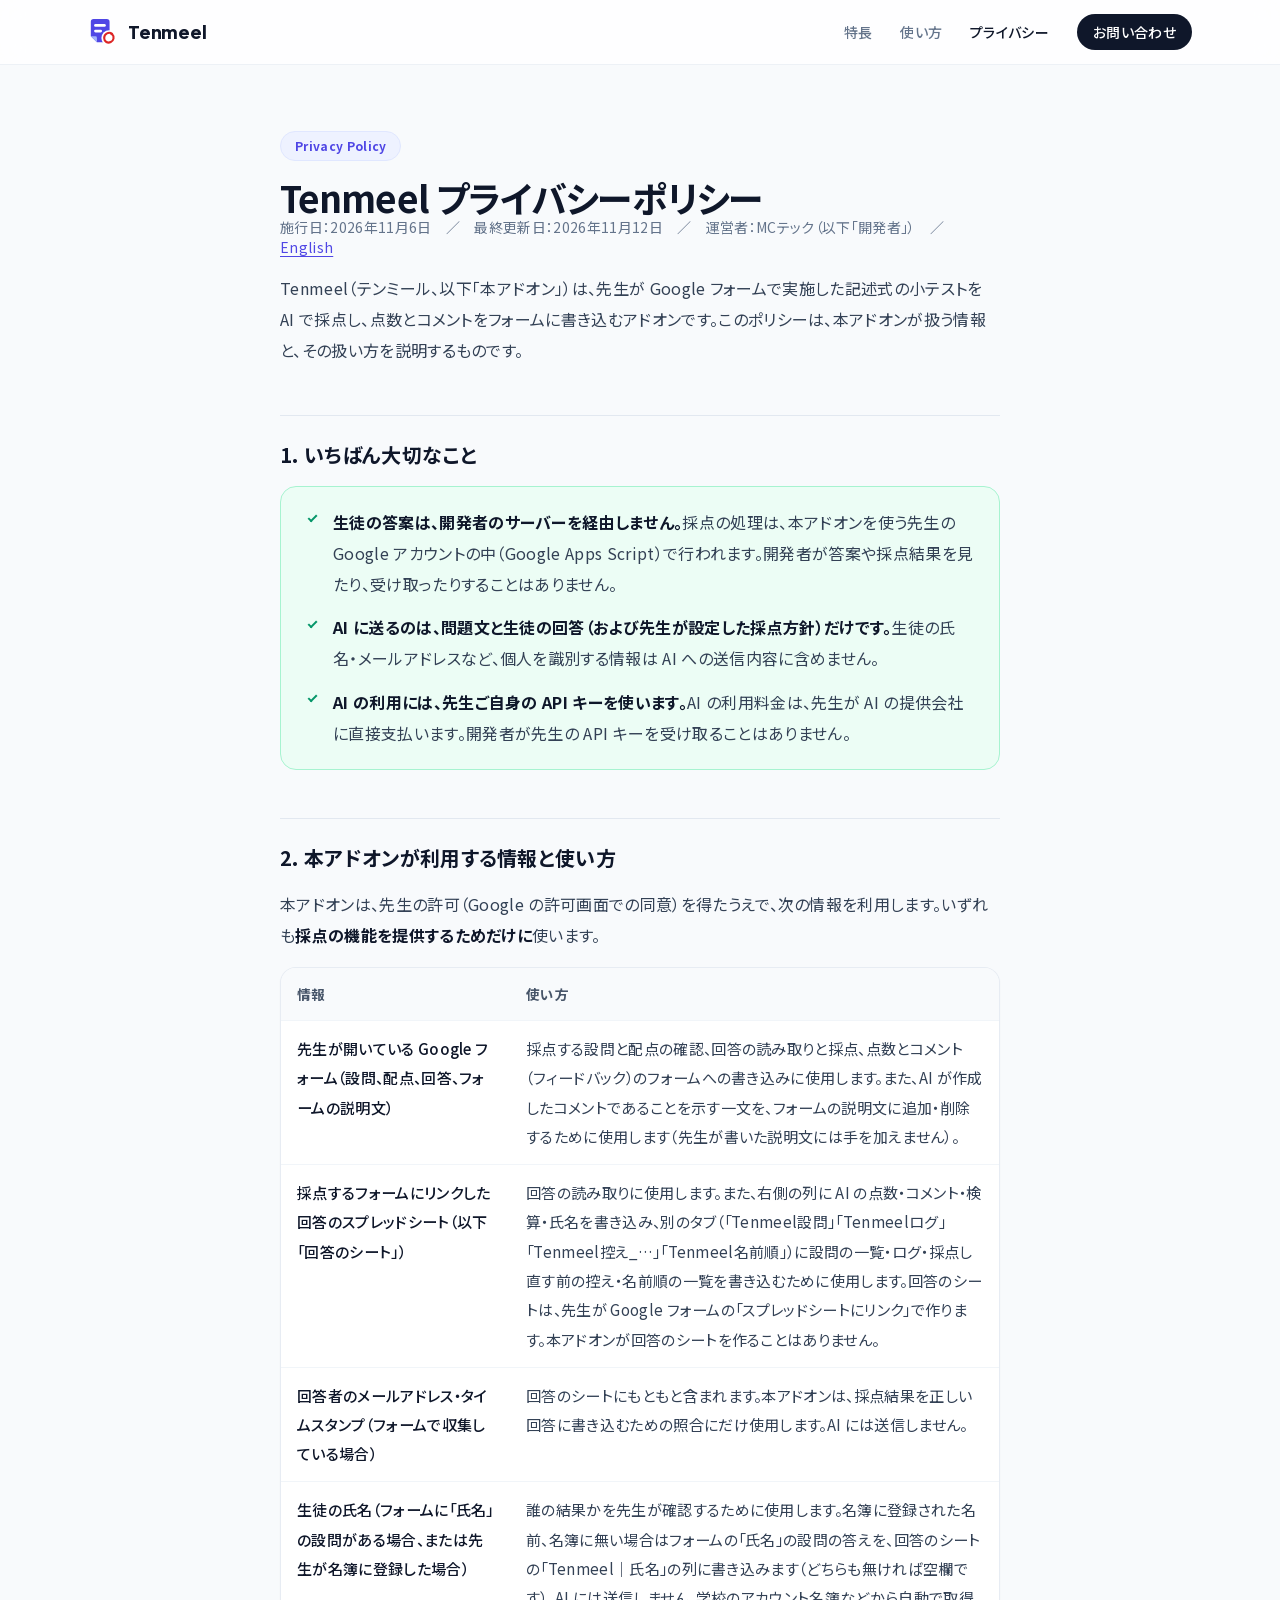
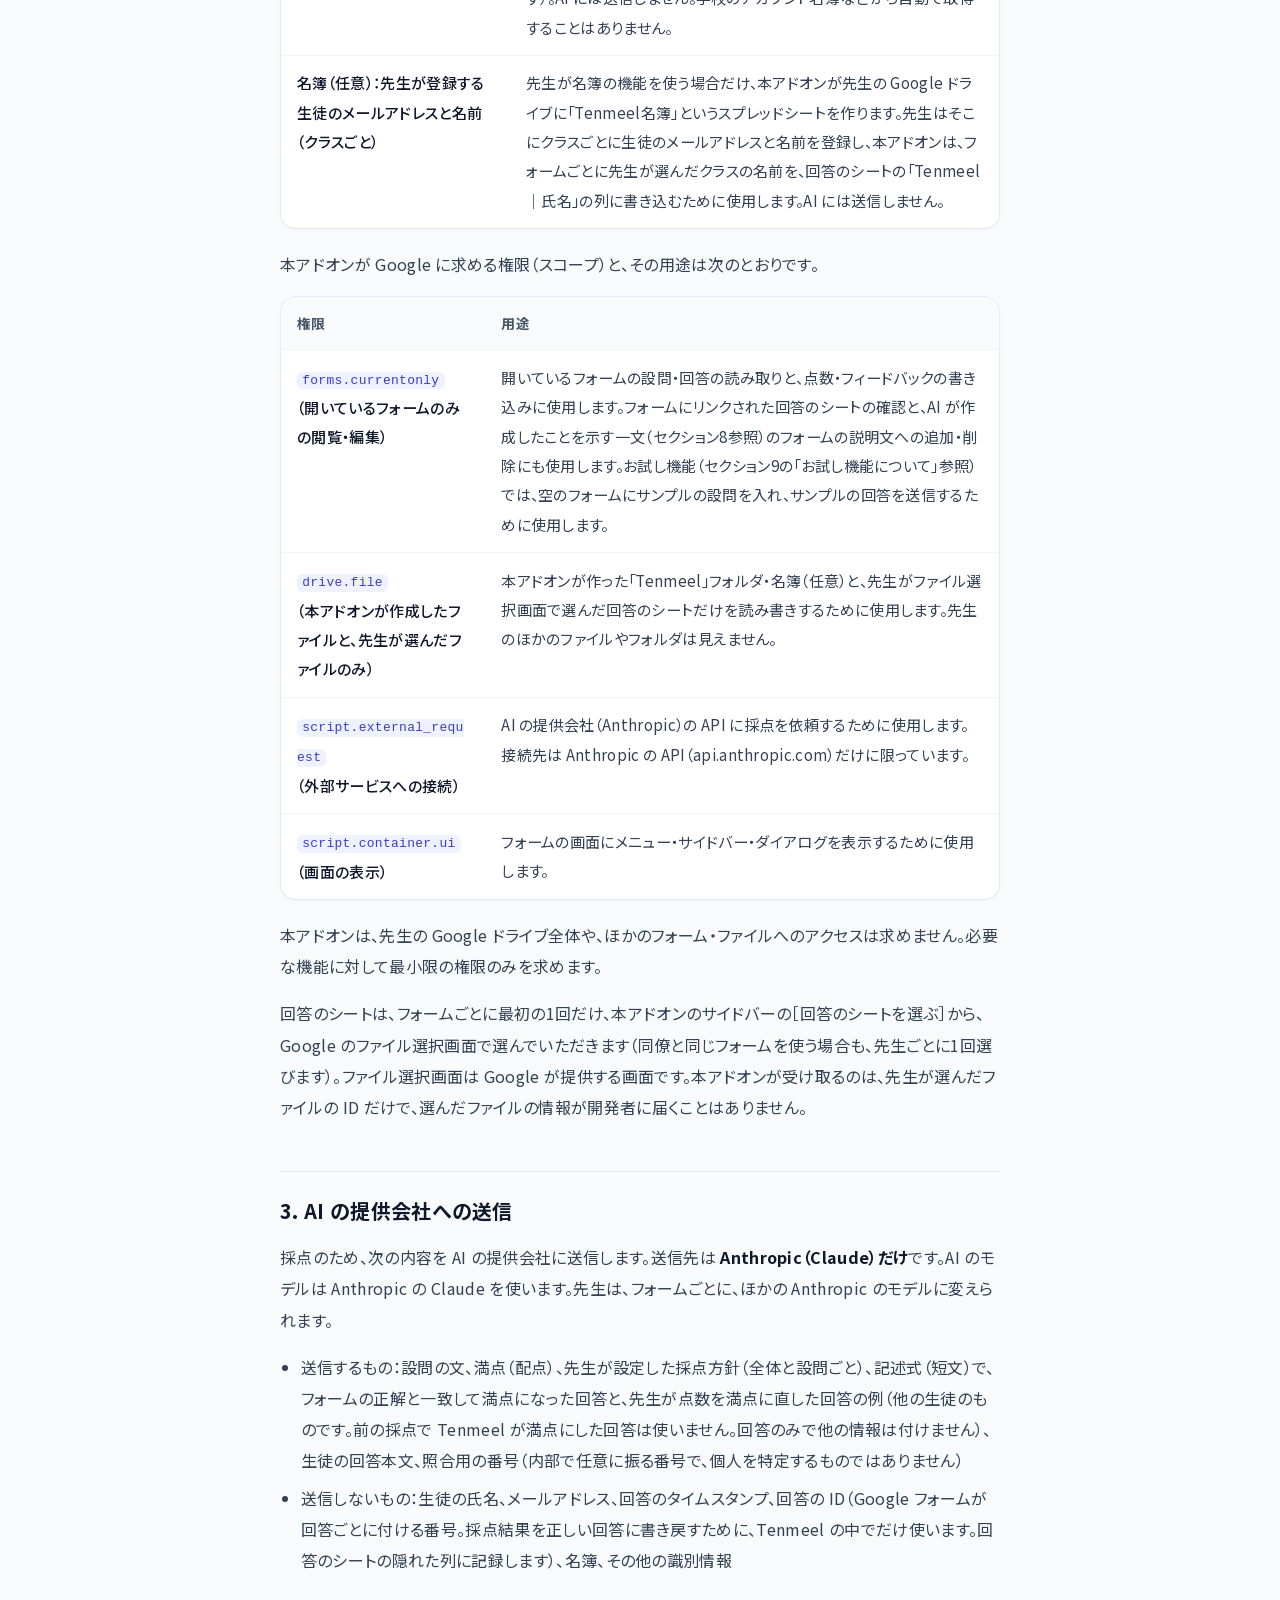
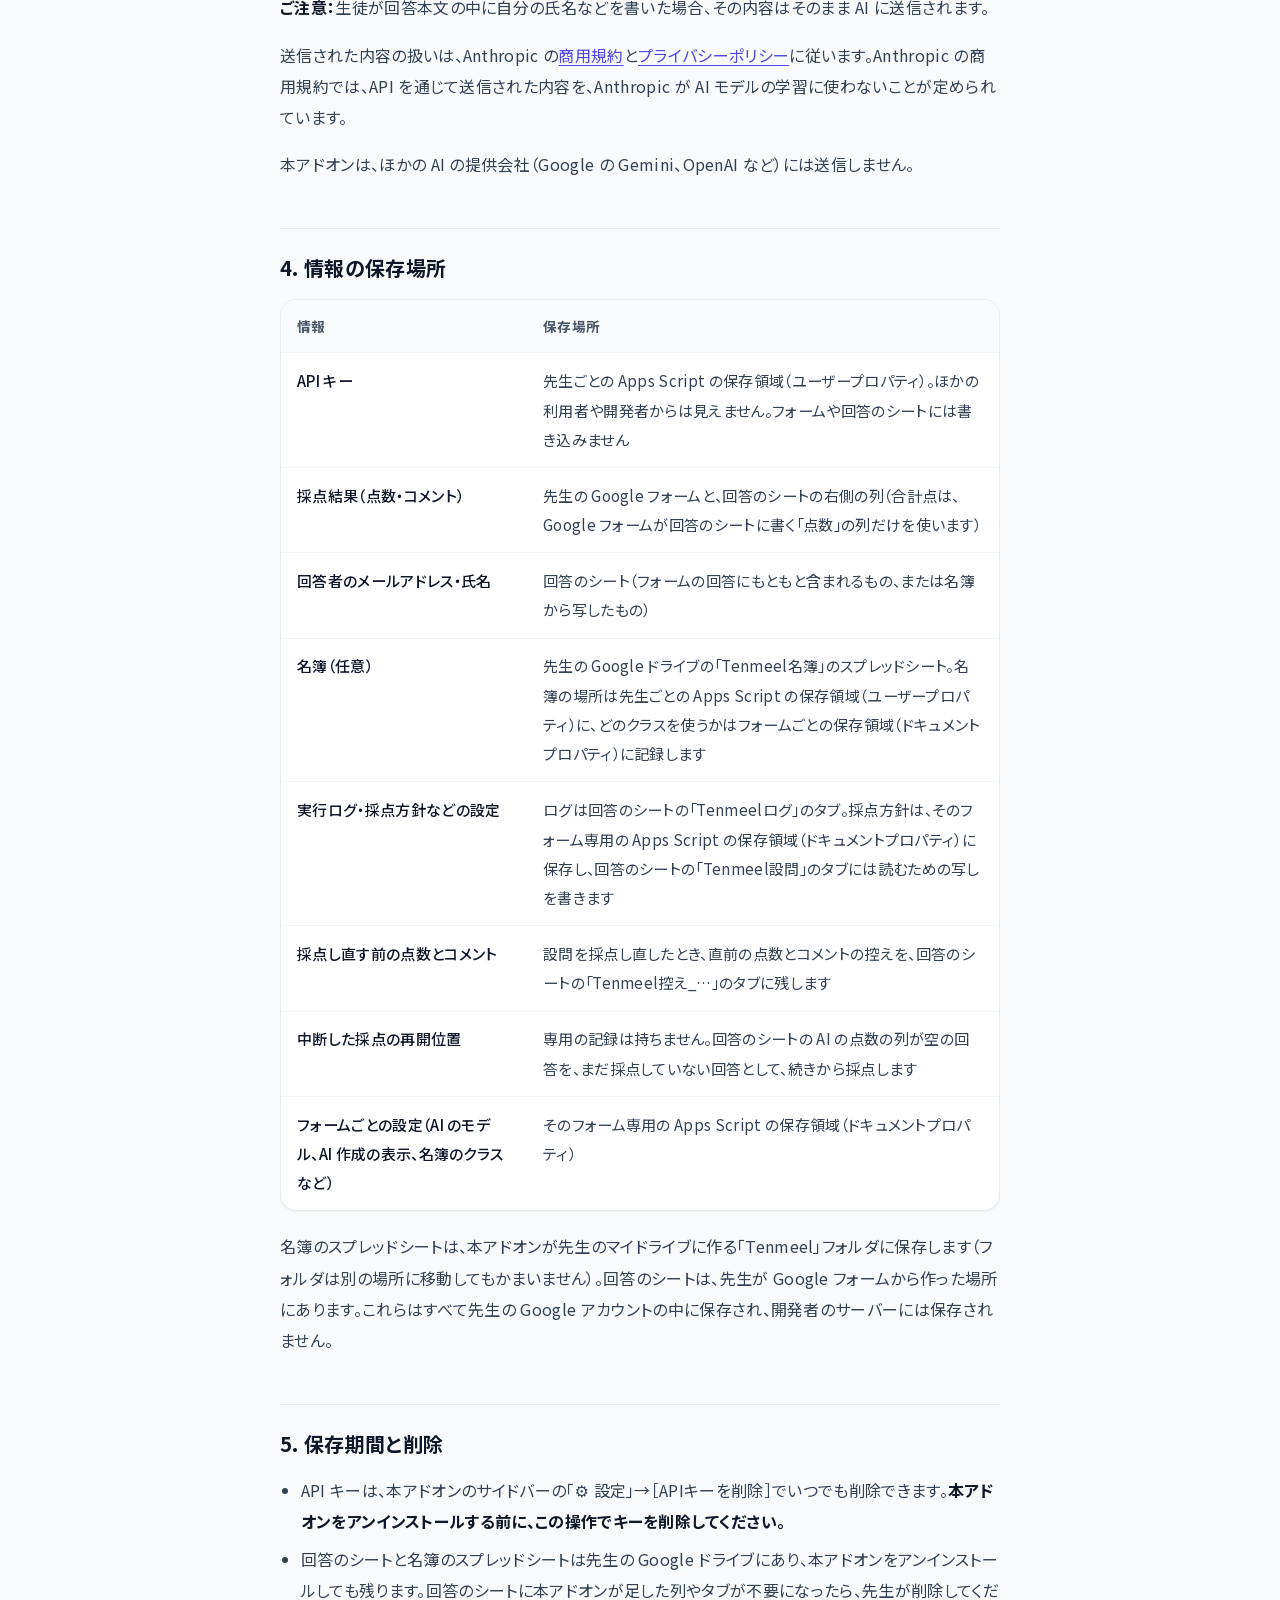
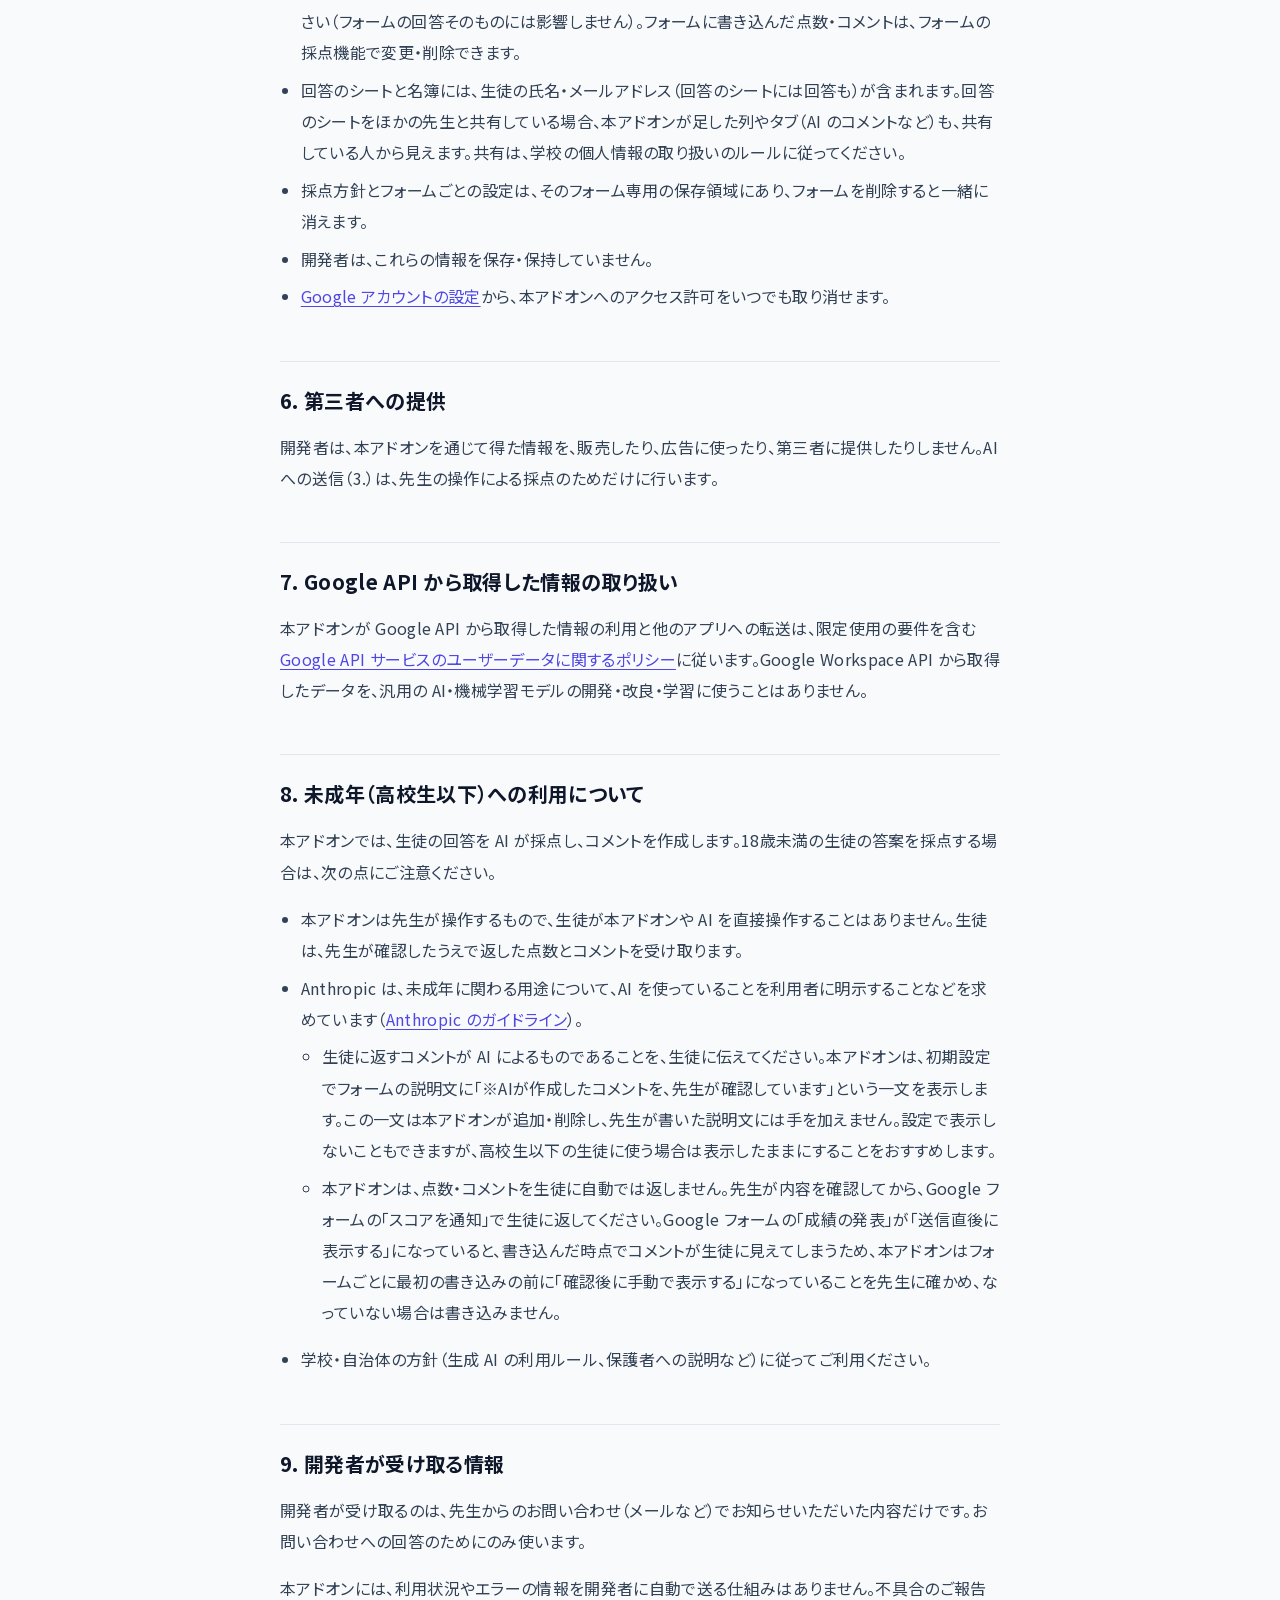
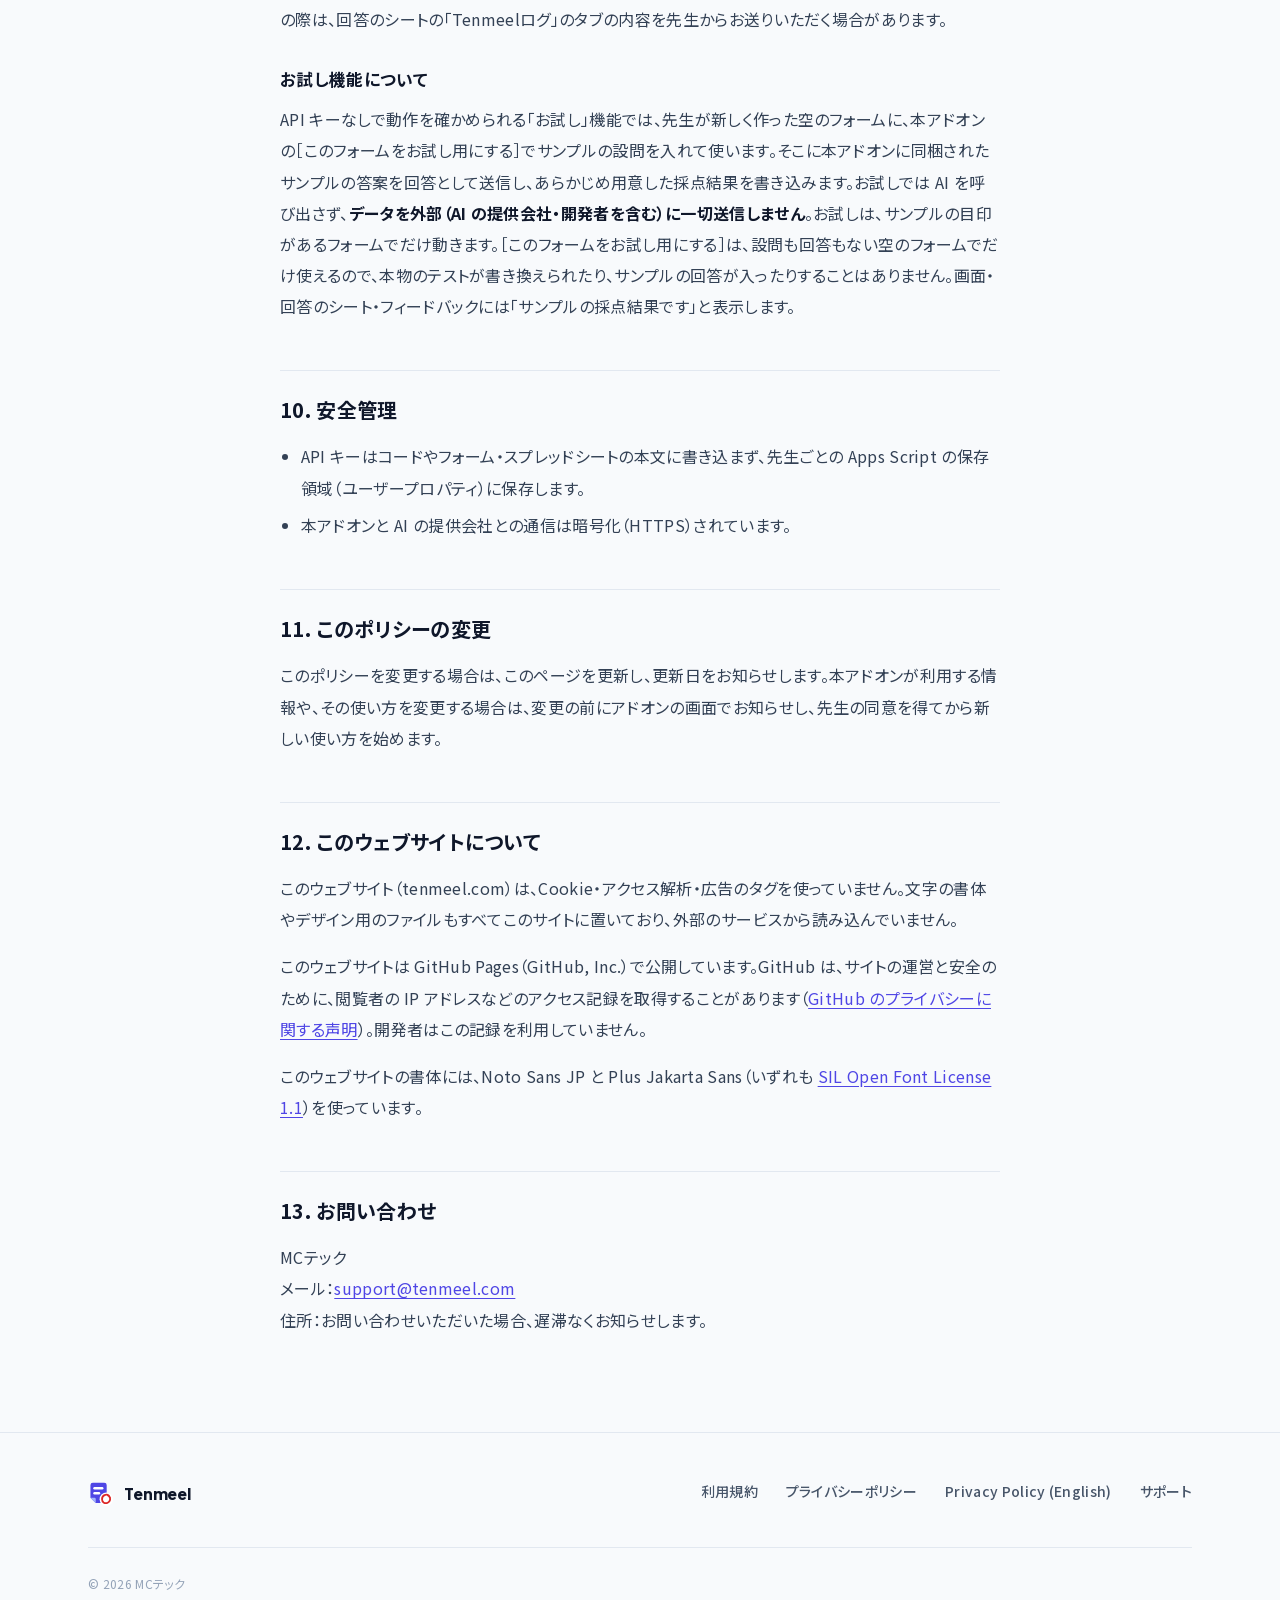
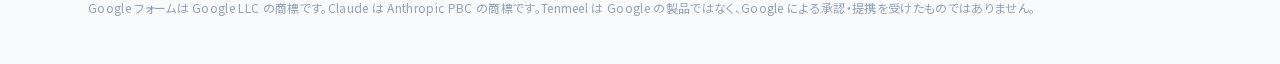
==== commit 04cf5d03: "ポリシー：版7の正解の例に合わせて3章を直す（日英） Co-Authored-By: Claude Opus 5.5 <noreply@anthropic.com>" ====
--- a/privacy/index.html
+++ b/privacy/index.html
@@ -35,7 +35,7 @@
   <main class="doc mx-auto max-w-3xl px-4 pb-20 pt-12 sm:px-6 sm:pt-16">
     <p class="mb-4 inline-flex rounded-full border border-indigo-100 bg-indigo-50 px-3.5 py-1.5 text-xs font-bold text-indigo-600">Privacy Policy</p>
     <h1 class="text-3xl font-bold leading-snug tracking-tight sm:text-4xl">Tenmeel プライバシーポリシー</h1>
-    <p class="mb-8 mt-3 text-sm text-slate-500">施行日：2026年11月6日　／　最終更新日：2026年11月7日　／　運営者：MCテック（以下「開発者」）　／　<a href="/en/privacy/" hreflang="en" lang="en">English</a></p>
+    <p class="mb-8 mt-3 text-sm text-slate-500">施行日：2026年11月6日　／　最終更新日：2026年11月12日　／　運営者：MCテック（以下「開発者」）　／　<a href="/en/privacy/" hreflang="en" lang="en">English</a></p>
 
     <p>Tenmeel（テンミール、以下「本アドオン」）は、先生が Google フォームで実施した記述式の小テストを AI で採点し、点数とコメントをフォームに書き込むアドオンです。このポリシーは、本アドオンが扱う情報と、その扱い方を説明するものです。</p>
 
@@ -79,7 +79,7 @@
     <h2 id="ai">3. AI の提供会社への送信</h2>
     <p>採点のため、次の内容を AI の提供会社に送信します。送信先は <strong>Anthropic（Claude）だけ</strong>です。AI のモデルは Anthropic の Claude を使います。先生は、フォームごとに、ほかの Anthropic のモデルに変えられます。</p>
     <ul>
-      <li>送信するもの：設問の文、満点（配点）、先生が設定した採点方針（全体と設問ごと）、記述式（短文）で、満点になっている他の生徒の回答の例（回答のみで他の情報は付けません）、生徒の回答本文、照合用の番号（内部で任意に振る番号で、個人を特定するものではありません）</li>
+      <li>送信するもの：設問の文、満点（配点）、先生が設定した採点方針（全体と設問ごと）、記述式（短文）で、フォームの正解と一致して満点になった回答と、先生が点数を満点に直した回答の例（他の生徒のものです。前の採点で Tenmeel が満点にした回答は使いません。回答のみで他の情報は付けません）、生徒の回答本文、照合用の番号（内部で任意に振る番号で、個人を特定するものではありません）</li>
       <li>送信しないもの：生徒の氏名、メールアドレス、回答のタイムスタンプ、回答の ID（Google フォームが回答ごとに付ける番号。採点結果を正しい回答に書き戻すために、Tenmeel の中でだけ使います。回答のシートの隠れた列に記録します）、名簿、その他の識別情報</li>
     </ul>
     <p><strong>ご注意：</strong>生徒が回答本文の中に自分の氏名などを書いた場合、その内容はそのまま AI に送信されます。</p>
--- a/tw.css
+++ b/tw.css
@@ -1 +1 @@
-*,:after,:before{--tw-border-spacing-x:0;--tw-border-spacing-y:0;--tw-translate-x:0;--tw-translate-y:0;--tw-rotate:0;--tw-skew-x:0;--tw-skew-y:0;--tw-scale-x:1;--tw-scale-y:1;--tw-pan-x: ;--tw-pan-y: ;--tw-pinch-zoom: ;--tw-scroll-snap-strictness:proximity;--tw-gradient-from-position: ;--tw-gradient-via-position: ;--tw-gradient-to-position: ;--tw-ordinal: ;--tw-slashed-zero: ;--tw-numeric-figure: ;--tw-numeric-spacing: ;--tw-numeric-fraction: ;--tw-ring-inset: ;--tw-ring-offset-width:0px;--tw-ring-offset-color:#fff;--tw-ring-color:rgba(59,130,246,.5);--tw-ring-offset-shadow:0 0 #0000;--tw-ring-shadow:0 0 #0000;--tw-shadow:0 0 #0000;--tw-shadow-colored:0 0 #0000;--tw-blur: ;--tw-brightness: ;--tw-contrast: ;--tw-grayscale: ;--tw-hue-rotate: ;--tw-invert: ;--tw-saturate: ;--tw-sepia: ;--tw-drop-shadow: ;--tw-backdrop-blur: ;--tw-backdrop-brightness: ;--tw-backdrop-contrast: ;--tw-backdrop-grayscale: ;--tw-backdrop-hue-rotate: ;--tw-backdrop-invert: ;--tw-backdrop-opacity: ;--tw-backdrop-saturate: ;--tw-backdrop-sepia: ;--tw-contain-size: ;--tw-contain-layout: ;--tw-contain-paint: ;--tw-contain-style: }::backdrop{--tw-border-spacing-x:0;--tw-border-spacing-y:0;--tw-translate-x:0;--tw-translate-y:0;--tw-rotate:0;--tw-skew-x:0;--tw-skew-y:0;--tw-scale-x:1;--tw-scale-y:1;--tw-pan-x: ;--tw-pan-y: ;--tw-pinch-zoom: ;--tw-scroll-snap-strictness:proximity;--tw-gradient-from-position: ;--tw-gradient-via-position: ;--tw-gradient-to-position: ;--tw-ordinal: ;--tw-slashed-zero: ;--tw-numeric-figure: ;--tw-numeric-spacing: ;--tw-numeric-fraction: ;--tw-ring-inset: ;--tw-ring-offset-width:0px;--tw-ring-offset-color:#fff;--tw-ring-color:rgba(59,130,246,.5);--tw-ring-offset-shadow:0 0 #0000;--tw-ring-shadow:0 0 #0000;--tw-shadow:0 0 #0000;--tw-shadow-colored:0 0 #0000;--tw-blur: ;--tw-brightness: ;--tw-contrast: ;--tw-grayscale: ;--tw-hue-rotate: ;--tw-invert: ;--tw-saturate: ;--tw-sepia: ;--tw-drop-shadow: ;--tw-backdrop-blur: ;--tw-backdrop-brightness: ;--tw-backdrop-contrast: ;--tw-backdrop-grayscale: ;--tw-backdrop-hue-rotate: ;--tw-backdrop-invert: ;--tw-backdrop-opacity: ;--tw-backdrop-saturate: ;--tw-backdrop-sepia: ;--tw-contain-size: ;--tw-contain-layout: ;--tw-contain-paint: ;--tw-contain-style: }/*! tailwindcss v3.4.17 | MIT License | https://tailwindcss.com*/*,:after,:before{box-sizing:border-box;border:0 solid #e5e7eb}:after,:before{--tw-content:""}:host,html{line-height:1.5;-webkit-text-size-adjust:100%;-moz-tab-size:4;-o-tab-size:4;tab-size:4;font-family:Noto Sans JP,Hiragino Sans,Hiragino Kaku Gothic ProN,Meiryo,system-ui,sans-serif;font-feature-settings:normal;font-variation-settings:normal;-webkit-tap-highlight-color:transparent}body{margin:0;line-height:inherit}hr{height:0;color:inherit;border-top-width:1px}abbr:where([title]){-webkit-text-decoration:underline dotted;text-decoration:underline dotted}h1,h2,h3,h4,h5,h6{font-size:inherit;font-weight:inherit}a{color:inherit;text-decoration:inherit}b,strong{font-weight:bolder}code,kbd,pre,samp{font-family:ui-monospace,SFMono-Regular,Menlo,Monaco,Consolas,Liberation Mono,Courier New,monospace;font-feature-settings:normal;font-variation-settings:normal;font-size:1em}small{font-size:80%}sub,sup{font-size:75%;line-height:0;position:relative;vertical-align:baseline}sub{bottom:-.25em}sup{top:-.5em}table{text-indent:0;border-color:inherit;border-collapse:collapse}button,input,optgroup,select,textarea{font-family:inherit;font-feature-settings:inherit;font-variation-settings:inherit;font-size:100%;font-weight:inherit;line-height:inherit;letter-spacing:inherit;color:inherit;margin:0;padding:0}button,select{text-transform:none}button,input:where([type=button]),input:where([type=reset]),input:where([type=submit]){-webkit-appearance:button;background-color:transparent;background-image:none}:-moz-focusring{outline:auto}:-moz-ui-invalid{box-shadow:none}progress{vertical-align:baseline}::-webkit-inner-spin-button,::-webkit-outer-spin-button{height:auto}[type=search]{-webkit-appearance:textfield;outline-offset:-2px}::-webkit-search-decoration{-webkit-appearance:none}::-webkit-file-upload-button{-webkit-appearance:button;font:inherit}summary{display:list-item}blockquote,dd,dl,figure,h1,h2,h3,h4,h5,h6,hr,p,pre{margin:0}fieldset{margin:0}fieldset,legend{padding:0}menu,ol,ul{list-style:none;margin:0;padding:0}dialog{padding:0}textarea{resize:vertical}input::-moz-placeholder,textarea::-moz-placeholder{opacity:1;color:#9ca3af}input::placeholder,textarea::placeholder{opacity:1;color:#9ca3af}[role=button],button{cursor:pointer}:disabled{cursor:default}audio,canvas,embed,iframe,img,object,svg,video{display:block;vertical-align:middle}img,video{max-width:100%;height:auto}[hidden]:where(:not([hidden=until-found])){display:none}.container{width:100%}@media (min-width:640px){.container{max-width:640px}}@media (min-width:768px){.container{max-width:768px}}@media (min-width:1024px){.container{max-width:1024px}}@media (min-width:1280px){.container{max-width:1280px}}@media (min-width:1536px){.container{max-width:1536px}}.pointer-events-none{pointer-events:none}.visible{visibility:visible}.absolute{position:absolute}.relative{position:relative}.sticky{position:sticky}.inset-0{inset:0}.-left-\[49px\]{left:-49px}.-top-40{top:-10rem}.bottom-\[-30\%\]{bottom:-30%}.left-\[-10\%\]{left:-10%}.right-\[-10\%\]{right:-10%}.top-0{top:0}.z-50{z-index:50}.mx-auto{margin-left:auto;margin-right:auto}.mb-4{margin-bottom:1rem}.mb-8{margin-bottom:2rem}.ml-3{margin-left:.75rem}.ml-4{margin-left:1rem}.mt-0\.5{margin-top:.125rem}.mt-1{margin-top:.25rem}.mt-1\.5{margin-top:.375rem}.mt-10{margin-top:2.5rem}.mt-2{margin-top:.5rem}.mt-2\.5{margin-top:.625rem}.mt-3{margin-top:.75rem}.mt-4{margin-top:1rem}.mt-5{margin-top:1.25rem}.mt-6{margin-top:1.5rem}.mt-8{margin-top:2rem}.mt-9{margin-top:2.25rem}.block{display:block}.flex{display:flex}.inline-flex{display:inline-flex}.table{display:table}.grid{display:grid}.contents{display:contents}.hidden{display:none}.h-1\.5{height:.375rem}.h-10{height:2.5rem}.h-11{height:2.75rem}.h-16{height:4rem}.h-3\.5{height:.875rem}.h-4{height:1rem}.h-5{height:1.25rem}.h-6{height:1.5rem}.h-8{height:2rem}.h-\[26px\]{height:26px}.h-\[30px\]{height:30px}.h-\[420px\]{height:420px}.h-\[480px\]{height:480px}.h-auto{height:auto}.w-1\.5{width:.375rem}.w-10{width:2.5rem}.w-11{width:2.75rem}.w-3\.5{width:.875rem}.w-4{width:1rem}.w-5{width:1.25rem}.w-6{width:1.5rem}.w-8{width:2rem}.w-\[26px\]{width:26px}.w-\[30px\]{width:30px}.w-\[420px\]{width:420px}.w-\[480px\]{width:480px}.w-full{width:100%}.max-w-3xl{max-width:48rem}.max-w-5xl{max-width:64rem}.max-w-6xl{max-width:72rem}.max-w-xl{max-width:36rem}.flex-none{flex:none}.cursor-default{cursor:default}.flex-col{flex-direction:column}.flex-wrap{flex-wrap:wrap}.items-start{align-items:flex-start}.items-center{align-items:center}.items-baseline{align-items:baseline}.justify-center{justify-content:center}.justify-between{justify-content:space-between}.gap-12{gap:3rem}.gap-2{gap:.5rem}.gap-2\.5{gap:.625rem}.gap-3{gap:.75rem}.gap-3\.5{gap:.875rem}.gap-4{gap:1rem}.gap-5{gap:1.25rem}.gap-8{gap:2rem}.gap-x-2{-moz-column-gap:.5rem;column-gap:.5rem}.gap-x-7{-moz-column-gap:1.75rem;column-gap:1.75rem}.gap-y-3{row-gap:.75rem}.space-y-4>:not([hidden])~:not([hidden]){--tw-space-y-reverse:0;margin-top:calc(1rem*(1 - var(--tw-space-y-reverse)));margin-bottom:calc(1rem*var(--tw-space-y-reverse))}.space-y-5>:not([hidden])~:not([hidden]){--tw-space-y-reverse:0;margin-top:calc(1.25rem*(1 - var(--tw-space-y-reverse)));margin-bottom:calc(1.25rem*var(--tw-space-y-reverse))}.space-y-7>:not([hidden])~:not([hidden]){--tw-space-y-reverse:0;margin-top:calc(1.75rem*(1 - var(--tw-space-y-reverse)));margin-bottom:calc(1.75rem*var(--tw-space-y-reverse))}.overflow-hidden{overflow:hidden}.whitespace-nowrap{white-space:nowrap}.rounded-2xl{border-radius:1rem}.rounded-3xl{border-radius:1.5rem}.rounded-full{border-radius:9999px}.rounded-xl{border-radius:.75rem}.border{border-width:1px}.border-b{border-bottom-width:1px}.border-l-2{border-left-width:2px}.border-t{border-top-width:1px}.border-emerald-200{--tw-border-opacity:1;border-color:rgb(167 243 208/var(--tw-border-opacity,1))}.border-indigo-100{--tw-border-opacity:1;border-color:rgb(224 231 255/var(--tw-border-opacity,1))}.border-slate-200{--tw-border-opacity:1;border-color:rgb(226 232 240/var(--tw-border-opacity,1))}.border-slate-200\/60{border-color:rgba(226,232,240,.6)}.border-slate-200\/70{border-color:rgba(226,232,240,.7)}.border-slate-200\/80{border-color:rgba(226,232,240,.8)}.bg-emerald-200\/30{background-color:rgba(167,243,208,.3)}.bg-emerald-50{--tw-bg-opacity:1;background-color:rgb(236 253 245/var(--tw-bg-opacity,1))}.bg-emerald-600{--tw-bg-opacity:1;background-color:rgb(5 150 105/var(--tw-bg-opacity,1))}.bg-indigo-200\/40{background-color:rgba(199,210,254,.4)}.bg-indigo-50{--tw-bg-opacity:1;background-color:rgb(238 242 255/var(--tw-bg-opacity,1))}.bg-indigo-50\/50{background-color:rgba(238,242,255,.5)}.bg-indigo-50\/60{background-color:rgba(238,242,255,.6)}.bg-indigo-500{--tw-bg-opacity:1;background-color:rgb(99 102 241/var(--tw-bg-opacity,1))}.bg-indigo-600{--tw-bg-opacity:1;background-color:rgb(79 70 229/var(--tw-bg-opacity,1))}.bg-slate-200{--tw-bg-opacity:1;background-color:rgb(226 232 240/var(--tw-bg-opacity,1))}.bg-slate-50{--tw-bg-opacity:1;background-color:rgb(248 250 252/var(--tw-bg-opacity,1))}.bg-slate-900{--tw-bg-opacity:1;background-color:rgb(15 23 42/var(--tw-bg-opacity,1))}.bg-white{--tw-bg-opacity:1;background-color:rgb(255 255 255/var(--tw-bg-opacity,1))}.bg-white\/80{background-color:hsla(0,0%,100%,.8)}.bg-gradient-to-br{background-image:linear-gradient(to bottom right,var(--tw-gradient-stops))}.from-emerald-50{--tw-gradient-from:#ecfdf5 var(--tw-gradient-from-position);--tw-gradient-to:rgba(236,253,245,0) var(--tw-gradient-to-position);--tw-gradient-stops:var(--tw-gradient-from),var(--tw-gradient-to)}.via-white{--tw-gradient-to:hsla(0,0%,100%,0) var(--tw-gradient-to-position);--tw-gradient-stops:var(--tw-gradient-from),#fff var(--tw-gradient-via-position),var(--tw-gradient-to)}.to-indigo-50\/40{--tw-gradient-to:rgba(238,242,255,.4) var(--tw-gradient-to-position)}.p-5{padding:1.25rem}.p-6{padding:1.5rem}.p-7{padding:1.75rem}.px-3{padding-left:.75rem;padding-right:.75rem}.px-3\.5{padding-left:.875rem;padding-right:.875rem}.px-4{padding-left:1rem;padding-right:1rem}.px-5{padding-left:1.25rem;padding-right:1.25rem}.px-6{padding-left:1.5rem;padding-right:1.5rem}.py-1{padding-top:.25rem;padding-bottom:.25rem}.py-1\.5{padding-top:.375rem;padding-bottom:.375rem}.py-12{padding-top:3rem;padding-bottom:3rem}.py-2{padding-top:.5rem;padding-bottom:.5rem}.py-2\.5{padding-top:.625rem;padding-bottom:.625rem}.py-20{padding-top:5rem;padding-bottom:5rem}.py-3{padding-top:.75rem;padding-bottom:.75rem}.pb-20{padding-bottom:5rem}.pl-8{padding-left:2rem}.pt-12{padding-top:3rem}.pt-14{padding-top:3.5rem}.pt-6{padding-top:1.5rem}.text-center{text-align:center}.font-display{font-family:Plus Jakarta Sans,Noto Sans JP,system-ui,sans-serif}.font-sans{font-family:Noto Sans JP,Hiragino Sans,Hiragino Kaku Gothic ProN,Meiryo,system-ui,sans-serif}.text-2xl{font-size:1.5rem;line-height:2rem}.text-3xl{font-size:1.875rem;line-height:2.25rem}.text-4xl{font-size:2.25rem;line-height:2.5rem}.text-5xl{font-size:3rem;line-height:1}.text-\[13px\]{font-size:13px}.text-\[15px\]{font-size:15px}.text-\[28px\]{font-size:28px}.text-base{font-size:1rem;line-height:1.5rem}.text-lg{font-size:1.125rem;line-height:1.75rem}.text-sm{font-size:.875rem;line-height:1.25rem}.text-xl{font-size:1.25rem;line-height:1.75rem}.text-xs{font-size:.75rem;line-height:1rem}.font-bold{font-weight:700}.font-extrabold{font-weight:800}.font-medium{font-weight:500}.leading-6{line-height:1.5rem}.leading-7{line-height:1.75rem}.leading-8{line-height:2rem}.leading-snug{line-height:1.375}.leading-tight{line-height:1.25}.tracking-tight{letter-spacing:-.025em}.text-emerald-600{--tw-text-opacity:1;color:rgb(5 150 105/var(--tw-text-opacity,1))}.text-indigo-600{--tw-text-opacity:1;color:rgb(79 70 229/var(--tw-text-opacity,1))}.text-slate-100{--tw-text-opacity:1;color:rgb(241 245 249/var(--tw-text-opacity,1))}.text-slate-400{--tw-text-opacity:1;color:rgb(148 163 184/var(--tw-text-opacity,1))}.text-slate-500{--tw-text-opacity:1;color:rgb(100 116 139/var(--tw-text-opacity,1))}.text-slate-600{--tw-text-opacity:1;color:rgb(71 85 105/var(--tw-text-opacity,1))}.text-slate-700{--tw-text-opacity:1;color:rgb(51 65 85/var(--tw-text-opacity,1))}.text-slate-900{--tw-text-opacity:1;color:rgb(15 23 42/var(--tw-text-opacity,1))}.text-white{--tw-text-opacity:1;color:rgb(255 255 255/var(--tw-text-opacity,1))}.antialiased{-webkit-font-smoothing:antialiased;-moz-osx-font-smoothing:grayscale}.shadow-sm{--tw-shadow:0 1px 2px 0 rgba(0,0,0,.05);--tw-shadow-colored:0 1px 2px 0 var(--tw-shadow-color)}.shadow-sm,.shadow-xl{box-shadow:var(--tw-ring-offset-shadow,0 0 #0000),var(--tw-ring-shadow,0 0 #0000),var(--tw-shadow)}.shadow-xl{--tw-shadow:0 20px 25px -5px rgba(0,0,0,.1),0 8px 10px -6px rgba(0,0,0,.1);--tw-shadow-colored:0 20px 25px -5px var(--tw-shadow-color),0 8px 10px -6px var(--tw-shadow-color)}.shadow-indigo-900\/5{--tw-shadow-color:rgba(49,46,129,.05);--tw-shadow:var(--tw-shadow-colored)}.ring-1{--tw-ring-offset-shadow:var(--tw-ring-inset) 0 0 0 var(--tw-ring-offset-width) var(--tw-ring-offset-color);--tw-ring-shadow:var(--tw-ring-inset) 0 0 0 calc(1px + var(--tw-ring-offset-width)) var(--tw-ring-color)}.ring-1,.ring-4{box-shadow:var(--tw-ring-offset-shadow),var(--tw-ring-shadow),var(--tw-shadow,0 0 #0000)}.ring-4{--tw-ring-offset-shadow:var(--tw-ring-inset) 0 0 0 var(--tw-ring-offset-width) var(--tw-ring-offset-color);--tw-ring-shadow:var(--tw-ring-inset) 0 0 0 calc(4px + var(--tw-ring-offset-width)) var(--tw-ring-color)}.ring-indigo-100{--tw-ring-opacity:1;--tw-ring-color:rgb(224 231 255/var(--tw-ring-opacity,1))}.ring-slate-200\/80{--tw-ring-color:rgba(226,232,240,.8)}.ring-slate-50{--tw-ring-opacity:1;--tw-ring-color:rgb(248 250 252/var(--tw-ring-opacity,1))}.blur-3xl{--tw-blur:blur(64px);filter:var(--tw-blur) var(--tw-brightness) var(--tw-contrast) var(--tw-grayscale) var(--tw-hue-rotate) var(--tw-invert) var(--tw-saturate) var(--tw-sepia) var(--tw-drop-shadow)}.backdrop-blur-md{--tw-backdrop-blur:blur(12px);-webkit-backdrop-filter:var(--tw-backdrop-blur) var(--tw-backdrop-brightness) var(--tw-backdrop-contrast) var(--tw-backdrop-grayscale) var(--tw-backdrop-hue-rotate) var(--tw-backdrop-invert) var(--tw-backdrop-opacity) var(--tw-backdrop-saturate) var(--tw-backdrop-sepia);backdrop-filter:var(--tw-backdrop-blur) var(--tw-backdrop-brightness) var(--tw-backdrop-contrast) var(--tw-backdrop-grayscale) var(--tw-backdrop-hue-rotate) var(--tw-backdrop-invert) var(--tw-backdrop-opacity) var(--tw-backdrop-saturate) var(--tw-backdrop-sepia)}.transition{transition-property:color,background-color,border-color,text-decoration-color,fill,stroke,opacity,box-shadow,transform,filter,-webkit-backdrop-filter;transition-property:color,background-color,border-color,text-decoration-color,fill,stroke,opacity,box-shadow,transform,filter,backdrop-filter;transition-property:color,background-color,border-color,text-decoration-color,fill,stroke,opacity,box-shadow,transform,filter,backdrop-filter,-webkit-backdrop-filter;transition-timing-function:cubic-bezier(.4,0,.2,1);transition-duration:.15s}.hover\:bg-indigo-500:hover{--tw-bg-opacity:1;background-color:rgb(99 102 241/var(--tw-bg-opacity,1))}.hover\:bg-slate-700:hover{--tw-bg-opacity:1;background-color:rgb(51 65 85/var(--tw-bg-opacity,1))}.hover\:bg-slate-800:hover{--tw-bg-opacity:1;background-color:rgb(30 41 59/var(--tw-bg-opacity,1))}.hover\:text-slate-900:hover{--tw-text-opacity:1;color:rgb(15 23 42/var(--tw-text-opacity,1))}.group:hover .group-hover\:translate-x-1{--tw-translate-x:0.25rem;transform:translate(var(--tw-translate-x),var(--tw-translate-y)) rotate(var(--tw-rotate)) skewX(var(--tw-skew-x)) skewY(var(--tw-skew-y)) scaleX(var(--tw-scale-x)) scaleY(var(--tw-scale-y))}@media (min-width:400px){.min-\[400px\]\:inline{display:inline}.min-\[400px\]\:gap-5{gap:1.25rem}.min-\[400px\]\:text-4xl{font-size:2.25rem;line-height:2.5rem}}@media (min-width:640px){.sm\:inline{display:inline}.sm\:grid-cols-2{grid-template-columns:repeat(2,minmax(0,1fr))}.sm\:flex-row{flex-direction:row}.sm\:items-start{align-items:flex-start}.sm\:justify-between{justify-content:space-between}.sm\:gap-7{gap:1.75rem}.sm\:p-7{padding:1.75rem}.sm\:p-8{padding:2rem}.sm\:p-9{padding:2.25rem}.sm\:px-4{padding-left:1rem;padding-right:1rem}.sm\:px-6{padding-left:1.5rem;padding-right:1.5rem}.sm\:py-24{padding-top:6rem;padding-bottom:6rem}.sm\:pt-16{padding-top:4rem}.sm\:pt-20{padding-top:5rem}.sm\:text-3xl{font-size:1.875rem;line-height:2.25rem}.sm\:text-4xl{font-size:2.25rem;line-height:2.5rem}.sm\:text-5xl{font-size:3rem;line-height:1}.sm\:text-6xl{font-size:3.75rem;line-height:1}.sm\:text-lg{font-size:1.125rem;line-height:1.75rem}.sm\:text-sm{font-size:.875rem;line-height:1.25rem}.sm\:leading-9{line-height:2.25rem}.sm\:leading-\[1\.2\]{line-height:1.2}}@media (min-width:768px){.md\:grid-cols-2{grid-template-columns:repeat(2,minmax(0,1fr))}.md\:grid-cols-3{grid-template-columns:repeat(3,minmax(0,1fr))}}@media (min-width:1024px){.lg\:grid-cols-2{grid-template-columns:repeat(2,minmax(0,1fr))}.lg\:grid-cols-\[1fr_1\.1fr\]{grid-template-columns:1fr 1.1fr}.lg\:gap-14{gap:3.5rem}.lg\:gap-16{gap:4rem}.lg\:pb-28{padding-bottom:7rem}}+*,:after,:before{--tw-border-spacing-x:0;--tw-border-spacing-y:0;--tw-translate-x:0;--tw-translate-y:0;--tw-rotate:0;--tw-skew-x:0;--tw-skew-y:0;--tw-scale-x:1;--tw-scale-y:1;--tw-pan-x: ;--tw-pan-y: ;--tw-pinch-zoom: ;--tw-scroll-snap-strictness:proximity;--tw-gradient-from-position: ;--tw-gradient-via-position: ;--tw-gradient-to-position: ;--tw-ordinal: ;--tw-slashed-zero: ;--tw-numeric-figure: ;--tw-numeric-spacing: ;--tw-numeric-fraction: ;--tw-ring-inset: ;--tw-ring-offset-width:0px;--tw-ring-offset-color:#fff;--tw-ring-color:rgba(59,130,246,.5);--tw-ring-offset-shadow:0 0 #0000;--tw-ring-shadow:0 0 #0000;--tw-shadow:0 0 #0000;--tw-shadow-colored:0 0 #0000;--tw-blur: ;--tw-brightness: ;--tw-contrast: ;--tw-grayscale: ;--tw-hue-rotate: ;--tw-invert: ;--tw-saturate: ;--tw-sepia: ;--tw-drop-shadow: ;--tw-backdrop-blur: ;--tw-backdrop-brightness: ;--tw-backdrop-contrast: ;--tw-backdrop-grayscale: ;--tw-backdrop-hue-rotate: ;--tw-backdrop-invert: ;--tw-backdrop-opacity: ;--tw-backdrop-saturate: ;--tw-backdrop-sepia: ;--tw-contain-size: ;--tw-contain-layout: ;--tw-contain-paint: ;--tw-contain-style: }::backdrop{--tw-border-spacing-x:0;--tw-border-spacing-y:0;--tw-translate-x:0;--tw-translate-y:0;--tw-rotate:0;--tw-skew-x:0;--tw-skew-y:0;--tw-scale-x:1;--tw-scale-y:1;--tw-pan-x: ;--tw-pan-y: ;--tw-pinch-zoom: ;--tw-scroll-snap-strictness:proximity;--tw-gradient-from-position: ;--tw-gradient-via-position: ;--tw-gradient-to-position: ;--tw-ordinal: ;--tw-slashed-zero: ;--tw-numeric-figure: ;--tw-numeric-spacing: ;--tw-numeric-fraction: ;--tw-ring-inset: ;--tw-ring-offset-width:0px;--tw-ring-offset-color:#fff;--tw-ring-color:rgba(59,130,246,.5);--tw-ring-offset-shadow:0 0 #0000;--tw-ring-shadow:0 0 #0000;--tw-shadow:0 0 #0000;--tw-shadow-colored:0 0 #0000;--tw-blur: ;--tw-brightness: ;--tw-contrast: ;--tw-grayscale: ;--tw-hue-rotate: ;--tw-invert: ;--tw-saturate: ;--tw-sepia: ;--tw-drop-shadow: ;--tw-backdrop-blur: ;--tw-backdrop-brightness: ;--tw-backdrop-contrast: ;--tw-backdrop-grayscale: ;--tw-backdrop-hue-rotate: ;--tw-backdrop-invert: ;--tw-backdrop-opacity: ;--tw-backdrop-saturate: ;--tw-backdrop-sepia: ;--tw-contain-size: ;--tw-contain-layout: ;--tw-contain-paint: ;--tw-contain-style: }/*! tailwindcss v3.4.17 | MIT License | https://tailwindcss.com*/*,:after,:before{box-sizing:border-box;border:0 solid #e5e7eb}:after,:before{--tw-content:""}:host,html{line-height:1.5;-webkit-text-size-adjust:100%;-moz-tab-size:4;-o-tab-size:4;tab-size:4;font-family:Noto Sans JP,Hiragino Sans,Hiragino Kaku Gothic ProN,Meiryo,system-ui,sans-serif;font-feature-settings:normal;font-variation-settings:normal;-webkit-tap-highlight-color:transparent}body{margin:0;line-height:inherit}hr{height:0;color:inherit;border-top-width:1px}abbr:where([title]){-webkit-text-decoration:underline dotted;text-decoration:underline dotted}h1,h2,h3,h4,h5,h6{font-size:inherit;font-weight:inherit}a{color:inherit;text-decoration:inherit}b,strong{font-weight:bolder}code,kbd,pre,samp{font-family:ui-monospace,SFMono-Regular,Menlo,Monaco,Consolas,Liberation Mono,Courier New,monospace;font-feature-settings:normal;font-variation-settings:normal;font-size:1em}small{font-size:80%}sub,sup{font-size:75%;line-height:0;position:relative;vertical-align:baseline}sub{bottom:-.25em}sup{top:-.5em}table{text-indent:0;border-color:inherit;border-collapse:collapse}button,input,optgroup,select,textarea{font-family:inherit;font-feature-settings:inherit;font-variation-settings:inherit;font-size:100%;font-weight:inherit;line-height:inherit;letter-spacing:inherit;color:inherit;margin:0;padding:0}button,select{text-transform:none}button,input:where([type=button]),input:where([type=reset]),input:where([type=submit]){-webkit-appearance:button;background-color:transparent;background-image:none}:-moz-focusring{outline:auto}:-moz-ui-invalid{box-shadow:none}progress{vertical-align:baseline}::-webkit-inner-spin-button,::-webkit-outer-spin-button{height:auto}[type=search]{-webkit-appearance:textfield;outline-offset:-2px}::-webkit-search-decoration{-webkit-appearance:none}::-webkit-file-upload-button{-webkit-appearance:button;font:inherit}summary{display:list-item}blockquote,dd,dl,figure,h1,h2,h3,h4,h5,h6,hr,p,pre{margin:0}fieldset{margin:0}fieldset,legend{padding:0}menu,ol,ul{list-style:none;margin:0;padding:0}dialog{padding:0}textarea{resize:vertical}input::-moz-placeholder,textarea::-moz-placeholder{opacity:1;color:#9ca3af}input::placeholder,textarea::placeholder{opacity:1;color:#9ca3af}[role=button],button{cursor:pointer}:disabled{cursor:default}audio,canvas,embed,iframe,img,object,svg,video{display:block;vertical-align:middle}img,video{max-width:100%;height:auto}[hidden]:where(:not([hidden=until-found])){display:none}.container{width:100%}@media (min-width:640px){.container{max-width:640px}}@media (min-width:768px){.container{max-width:768px}}@media (min-width:1024px){.container{max-width:1024px}}@media (min-width:1280px){.container{max-width:1280px}}@media (min-width:1536px){.container{max-width:1536px}}.pointer-events-none{pointer-events:none}.visible{visibility:visible}.absolute{position:absolute}.relative{position:relative}.sticky{position:sticky}.inset-0{inset:0}.-left-\[49px\]{left:-49px}.-top-40{top:-10rem}.bottom-\[-30\%\]{bottom:-30%}.left-\[-10\%\]{left:-10%}.right-\[-10\%\]{right:-10%}.top-0{top:0}.z-50{z-index:50}.mx-auto{margin-left:auto;margin-right:auto}.mb-4{margin-bottom:1rem}.mb-8{margin-bottom:2rem}.ml-3{margin-left:.75rem}.ml-4{margin-left:1rem}.mt-0\.5{margin-top:.125rem}.mt-1{margin-top:.25rem}.mt-1\.5{margin-top:.375rem}.mt-10{margin-top:2.5rem}.mt-2{margin-top:.5rem}.mt-2\.5{margin-top:.625rem}.mt-3{margin-top:.75rem}.mt-4{margin-top:1rem}.mt-5{margin-top:1.25rem}.mt-6{margin-top:1.5rem}.mt-8{margin-top:2rem}.mt-9{margin-top:2.25rem}.block{display:block}.flex{display:flex}.inline-flex{display:inline-flex}.table{display:table}.grid{display:grid}.contents{display:contents}.hidden{display:none}.h-1\.5{height:.375rem}.h-10{height:2.5rem}.h-11{height:2.75rem}.h-16{height:4rem}.h-3\.5{height:.875rem}.h-4{height:1rem}.h-5{height:1.25rem}.h-6{height:1.5rem}.h-8{height:2rem}.h-\[26px\]{height:26px}.h-\[30px\]{height:30px}.h-\[420px\]{height:420px}.h-\[480px\]{height:480px}.h-auto{height:auto}.w-1\.5{width:.375rem}.w-10{width:2.5rem}.w-11{width:2.75rem}.w-3\.5{width:.875rem}.w-4{width:1rem}.w-5{width:1.25rem}.w-6{width:1.5rem}.w-8{width:2rem}.w-\[26px\]{width:26px}.w-\[30px\]{width:30px}.w-\[420px\]{width:420px}.w-\[480px\]{width:480px}.w-full{width:100%}.max-w-3xl{max-width:48rem}.max-w-5xl{max-width:64rem}.max-w-6xl{max-width:72rem}.max-w-xl{max-width:36rem}.flex-none{flex:none}.flex-col{flex-direction:column}.flex-wrap{flex-wrap:wrap}.items-start{align-items:flex-start}.items-center{align-items:center}.items-baseline{align-items:baseline}.justify-center{justify-content:center}.justify-between{justify-content:space-between}.gap-12{gap:3rem}.gap-2{gap:.5rem}.gap-2\.5{gap:.625rem}.gap-3{gap:.75rem}.gap-3\.5{gap:.875rem}.gap-4{gap:1rem}.gap-5{gap:1.25rem}.gap-8{gap:2rem}.gap-x-2{-moz-column-gap:.5rem;column-gap:.5rem}.gap-x-7{-moz-column-gap:1.75rem;column-gap:1.75rem}.gap-y-3{row-gap:.75rem}.space-y-4>:not([hidden])~:not([hidden]){--tw-space-y-reverse:0;margin-top:calc(1rem*(1 - var(--tw-space-y-reverse)));margin-bottom:calc(1rem*var(--tw-space-y-reverse))}.space-y-5>:not([hidden])~:not([hidden]){--tw-space-y-reverse:0;margin-top:calc(1.25rem*(1 - var(--tw-space-y-reverse)));margin-bottom:calc(1.25rem*var(--tw-space-y-reverse))}.space-y-7>:not([hidden])~:not([hidden]){--tw-space-y-reverse:0;margin-top:calc(1.75rem*(1 - var(--tw-space-y-reverse)));margin-bottom:calc(1.75rem*var(--tw-space-y-reverse))}.overflow-hidden{overflow:hidden}.whitespace-nowrap{white-space:nowrap}.rounded-2xl{border-radius:1rem}.rounded-3xl{border-radius:1.5rem}.rounded-full{border-radius:9999px}.rounded-xl{border-radius:.75rem}.border{border-width:1px}.border-b{border-bottom-width:1px}.border-l-2{border-left-width:2px}.border-t{border-top-width:1px}.border-emerald-200{--tw-border-opacity:1;border-color:rgb(167 243 208/var(--tw-border-opacity,1))}.border-indigo-100{--tw-border-opacity:1;border-color:rgb(224 231 255/var(--tw-border-opacity,1))}.border-slate-200{--tw-border-opacity:1;border-color:rgb(226 232 240/var(--tw-border-opacity,1))}.border-slate-200\/60{border-color:rgba(226,232,240,.6)}.border-slate-200\/70{border-color:rgba(226,232,240,.7)}.border-slate-200\/80{border-color:rgba(226,232,240,.8)}.bg-emerald-200\/30{background-color:rgba(167,243,208,.3)}.bg-emerald-50{--tw-bg-opacity:1;background-color:rgb(236 253 245/var(--tw-bg-opacity,1))}.bg-emerald-600{--tw-bg-opacity:1;background-color:rgb(5 150 105/var(--tw-bg-opacity,1))}.bg-indigo-200\/40{background-color:rgba(199,210,254,.4)}.bg-indigo-50{--tw-bg-opacity:1;background-color:rgb(238 242 255/var(--tw-bg-opacity,1))}.bg-indigo-50\/50{background-color:rgba(238,242,255,.5)}.bg-indigo-50\/60{background-color:rgba(238,242,255,.6)}.bg-indigo-500{--tw-bg-opacity:1;background-color:rgb(99 102 241/var(--tw-bg-opacity,1))}.bg-indigo-600{--tw-bg-opacity:1;background-color:rgb(79 70 229/var(--tw-bg-opacity,1))}.bg-slate-50{--tw-bg-opacity:1;background-color:rgb(248 250 252/var(--tw-bg-opacity,1))}.bg-slate-900{--tw-bg-opacity:1;background-color:rgb(15 23 42/var(--tw-bg-opacity,1))}.bg-white{--tw-bg-opacity:1;background-color:rgb(255 255 255/var(--tw-bg-opacity,1))}.bg-white\/80{background-color:hsla(0,0%,100%,.8)}.bg-gradient-to-br{background-image:linear-gradient(to bottom right,var(--tw-gradient-stops))}.from-emerald-50{--tw-gradient-from:#ecfdf5 var(--tw-gradient-from-position);--tw-gradient-to:rgba(236,253,245,0) var(--tw-gradient-to-position);--tw-gradient-stops:var(--tw-gradient-from),var(--tw-gradient-to)}.via-white{--tw-gradient-to:hsla(0,0%,100%,0) var(--tw-gradient-to-position);--tw-gradient-stops:var(--tw-gradient-from),#fff var(--tw-gradient-via-position),var(--tw-gradient-to)}.to-indigo-50\/40{--tw-gradient-to:rgba(238,242,255,.4) var(--tw-gradient-to-position)}.p-5{padding:1.25rem}.p-6{padding:1.5rem}.p-7{padding:1.75rem}.px-3{padding-left:.75rem;padding-right:.75rem}.px-3\.5{padding-left:.875rem;padding-right:.875rem}.px-4{padding-left:1rem;padding-right:1rem}.px-5{padding-left:1.25rem;padding-right:1.25rem}.px-6{padding-left:1.5rem;padding-right:1.5rem}.py-1{padding-top:.25rem;padding-bottom:.25rem}.py-1\.5{padding-top:.375rem;padding-bottom:.375rem}.py-12{padding-top:3rem;padding-bottom:3rem}.py-2{padding-top:.5rem;padding-bottom:.5rem}.py-2\.5{padding-top:.625rem;padding-bottom:.625rem}.py-20{padding-top:5rem;padding-bottom:5rem}.py-3{padding-top:.75rem;padding-bottom:.75rem}.pb-20{padding-bottom:5rem}.pl-8{padding-left:2rem}.pt-12{padding-top:3rem}.pt-14{padding-top:3.5rem}.pt-6{padding-top:1.5rem}.text-center{text-align:center}.font-display{font-family:Plus Jakarta Sans,Noto Sans JP,system-ui,sans-serif}.font-sans{font-family:Noto Sans JP,Hiragino Sans,Hiragino Kaku Gothic ProN,Meiryo,system-ui,sans-serif}.text-2xl{font-size:1.5rem;line-height:2rem}.text-3xl{font-size:1.875rem;line-height:2.25rem}.text-4xl{font-size:2.25rem;line-height:2.5rem}.text-5xl{font-size:3rem;line-height:1}.text-\[13px\]{font-size:13px}.text-\[15px\]{font-size:15px}.text-\[28px\]{font-size:28px}.text-base{font-size:1rem;line-height:1.5rem}.text-lg{font-size:1.125rem;line-height:1.75rem}.text-sm{font-size:.875rem;line-height:1.25rem}.text-xl{font-size:1.25rem;line-height:1.75rem}.text-xs{font-size:.75rem;line-height:1rem}.font-bold{font-weight:700}.font-extrabold{font-weight:800}.font-medium{font-weight:500}.leading-6{line-height:1.5rem}.leading-7{line-height:1.75rem}.leading-8{line-height:2rem}.leading-snug{line-height:1.375}.leading-tight{line-height:1.25}.tracking-tight{letter-spacing:-.025em}.text-emerald-600{--tw-text-opacity:1;color:rgb(5 150 105/var(--tw-text-opacity,1))}.text-indigo-600{--tw-text-opacity:1;color:rgb(79 70 229/var(--tw-text-opacity,1))}.text-slate-100{--tw-text-opacity:1;color:rgb(241 245 249/var(--tw-text-opacity,1))}.text-slate-400{--tw-text-opacity:1;color:rgb(148 163 184/var(--tw-text-opacity,1))}.text-slate-500{--tw-text-opacity:1;color:rgb(100 116 139/var(--tw-text-opacity,1))}.text-slate-600{--tw-text-opacity:1;color:rgb(71 85 105/var(--tw-text-opacity,1))}.text-slate-700{--tw-text-opacity:1;color:rgb(51 65 85/var(--tw-text-opacity,1))}.text-slate-900{--tw-text-opacity:1;color:rgb(15 23 42/var(--tw-text-opacity,1))}.text-white{--tw-text-opacity:1;color:rgb(255 255 255/var(--tw-text-opacity,1))}.underline{text-decoration-line:underline}.underline-offset-4{text-underline-offset:4px}.antialiased{-webkit-font-smoothing:antialiased;-moz-osx-font-smoothing:grayscale}.shadow-sm{--tw-shadow:0 1px 2px 0 rgba(0,0,0,.05);--tw-shadow-colored:0 1px 2px 0 var(--tw-shadow-color)}.shadow-sm,.shadow-xl{box-shadow:var(--tw-ring-offset-shadow,0 0 #0000),var(--tw-ring-shadow,0 0 #0000),var(--tw-shadow)}.shadow-xl{--tw-shadow:0 20px 25px -5px rgba(0,0,0,.1),0 8px 10px -6px rgba(0,0,0,.1);--tw-shadow-colored:0 20px 25px -5px var(--tw-shadow-color),0 8px 10px -6px var(--tw-shadow-color)}.shadow-indigo-900\/5{--tw-shadow-color:rgba(49,46,129,.05);--tw-shadow:var(--tw-shadow-colored)}.ring-1{--tw-ring-offset-shadow:var(--tw-ring-inset) 0 0 0 var(--tw-ring-offset-width) var(--tw-ring-offset-color);--tw-ring-shadow:var(--tw-ring-inset) 0 0 0 calc(1px + var(--tw-ring-offset-width)) var(--tw-ring-color)}.ring-1,.ring-4{box-shadow:var(--tw-ring-offset-shadow),var(--tw-ring-shadow),var(--tw-shadow,0 0 #0000)}.ring-4{--tw-ring-offset-shadow:var(--tw-ring-inset) 0 0 0 var(--tw-ring-offset-width) var(--tw-ring-offset-color);--tw-ring-shadow:var(--tw-ring-inset) 0 0 0 calc(4px + var(--tw-ring-offset-width)) var(--tw-ring-color)}.ring-indigo-100{--tw-ring-opacity:1;--tw-ring-color:rgb(224 231 255/var(--tw-ring-opacity,1))}.ring-slate-200\/80{--tw-ring-color:rgba(226,232,240,.8)}.ring-slate-50{--tw-ring-opacity:1;--tw-ring-color:rgb(248 250 252/var(--tw-ring-opacity,1))}.blur-3xl{--tw-blur:blur(64px);filter:var(--tw-blur) var(--tw-brightness) var(--tw-contrast) var(--tw-grayscale) var(--tw-hue-rotate) var(--tw-invert) var(--tw-saturate) var(--tw-sepia) var(--tw-drop-shadow)}.backdrop-blur-md{--tw-backdrop-blur:blur(12px);-webkit-backdrop-filter:var(--tw-backdrop-blur) var(--tw-backdrop-brightness) var(--tw-backdrop-contrast) var(--tw-backdrop-grayscale) var(--tw-backdrop-hue-rotate) var(--tw-backdrop-invert) var(--tw-backdrop-opacity) var(--tw-backdrop-saturate) var(--tw-backdrop-sepia);backdrop-filter:var(--tw-backdrop-blur) var(--tw-backdrop-brightness) var(--tw-backdrop-contrast) var(--tw-backdrop-grayscale) var(--tw-backdrop-hue-rotate) var(--tw-backdrop-invert) var(--tw-backdrop-opacity) var(--tw-backdrop-saturate) var(--tw-backdrop-sepia)}.transition{transition-property:color,background-color,border-color,text-decoration-color,fill,stroke,opacity,box-shadow,transform,filter,-webkit-backdrop-filter;transition-property:color,background-color,border-color,text-decoration-color,fill,stroke,opacity,box-shadow,transform,filter,backdrop-filter;transition-property:color,background-color,border-color,text-decoration-color,fill,stroke,opacity,box-shadow,transform,filter,backdrop-filter,-webkit-backdrop-filter;transition-timing-function:cubic-bezier(.4,0,.2,1);transition-duration:.15s}.hover\:bg-indigo-500:hover{--tw-bg-opacity:1;background-color:rgb(99 102 241/var(--tw-bg-opacity,1))}.hover\:bg-indigo-700:hover{--tw-bg-opacity:1;background-color:rgb(67 56 202/var(--tw-bg-opacity,1))}.hover\:bg-slate-700:hover{--tw-bg-opacity:1;background-color:rgb(51 65 85/var(--tw-bg-opacity,1))}.hover\:bg-slate-800:hover{--tw-bg-opacity:1;background-color:rgb(30 41 59/var(--tw-bg-opacity,1))}.hover\:text-indigo-700:hover{--tw-text-opacity:1;color:rgb(67 56 202/var(--tw-text-opacity,1))}.hover\:text-slate-900:hover{--tw-text-opacity:1;color:rgb(15 23 42/var(--tw-text-opacity,1))}.focus-visible\:outline:focus-visible{outline-style:solid}.focus-visible\:outline-2:focus-visible{outline-width:2px}.focus-visible\:outline-offset-2:focus-visible{outline-offset:2px}.focus-visible\:outline-indigo-600:focus-visible{outline-color:#4f46e5}.group:hover .group-hover\:translate-x-1{--tw-translate-x:0.25rem;transform:translate(var(--tw-translate-x),var(--tw-translate-y)) rotate(var(--tw-rotate)) skewX(var(--tw-skew-x)) skewY(var(--tw-skew-y)) scaleX(var(--tw-scale-x)) scaleY(var(--tw-scale-y))}@media (min-width:400px){.min-\[400px\]\:inline{display:inline}.min-\[400px\]\:gap-5{gap:1.25rem}.min-\[400px\]\:text-4xl{font-size:2.25rem;line-height:2.5rem}}@media (min-width:640px){.sm\:inline{display:inline}.sm\:grid-cols-2{grid-template-columns:repeat(2,minmax(0,1fr))}.sm\:flex-row{flex-direction:row}.sm\:items-start{align-items:flex-start}.sm\:justify-between{justify-content:space-between}.sm\:gap-7{gap:1.75rem}.sm\:p-7{padding:1.75rem}.sm\:p-8{padding:2rem}.sm\:p-9{padding:2.25rem}.sm\:px-4{padding-left:1rem;padding-right:1rem}.sm\:px-6{padding-left:1.5rem;padding-right:1.5rem}.sm\:py-24{padding-top:6rem;padding-bottom:6rem}.sm\:pt-16{padding-top:4rem}.sm\:pt-20{padding-top:5rem}.sm\:text-3xl{font-size:1.875rem;line-height:2.25rem}.sm\:text-4xl{font-size:2.25rem;line-height:2.5rem}.sm\:text-5xl{font-size:3rem;line-height:1}.sm\:text-6xl{font-size:3.75rem;line-height:1}.sm\:text-lg{font-size:1.125rem;line-height:1.75rem}.sm\:text-sm{font-size:.875rem;line-height:1.25rem}.sm\:leading-9{line-height:2.25rem}.sm\:leading-\[1\.2\]{line-height:1.2}}@media (min-width:768px){.md\:grid-cols-2{grid-template-columns:repeat(2,minmax(0,1fr))}.md\:grid-cols-3{grid-template-columns:repeat(3,minmax(0,1fr))}}@media (min-width:1024px){.lg\:grid-cols-2{grid-template-columns:repeat(2,minmax(0,1fr))}.lg\:grid-cols-\[1fr_1\.1fr\]{grid-template-columns:1fr 1.1fr}.lg\:gap-14{gap:3.5rem}.lg\:gap-16{gap:4rem}.lg\:pb-28{padding-bottom:7rem}}
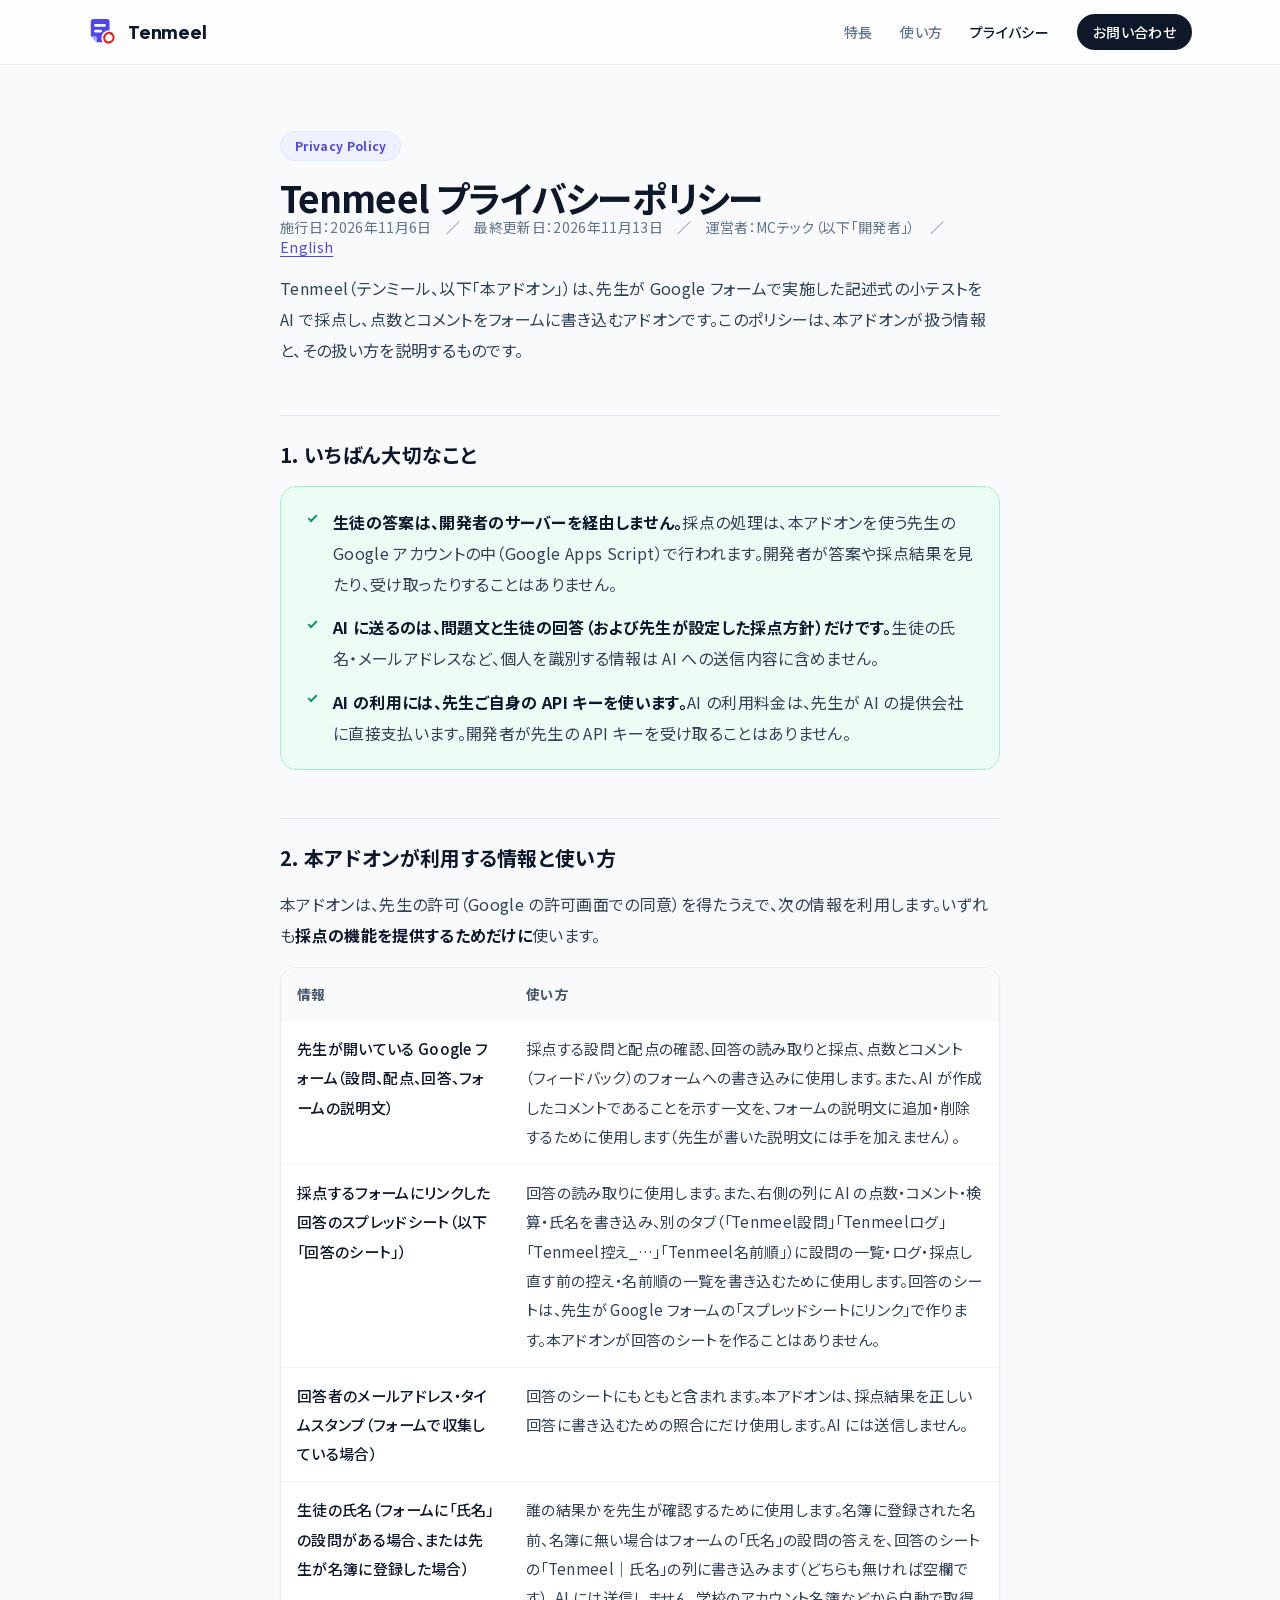
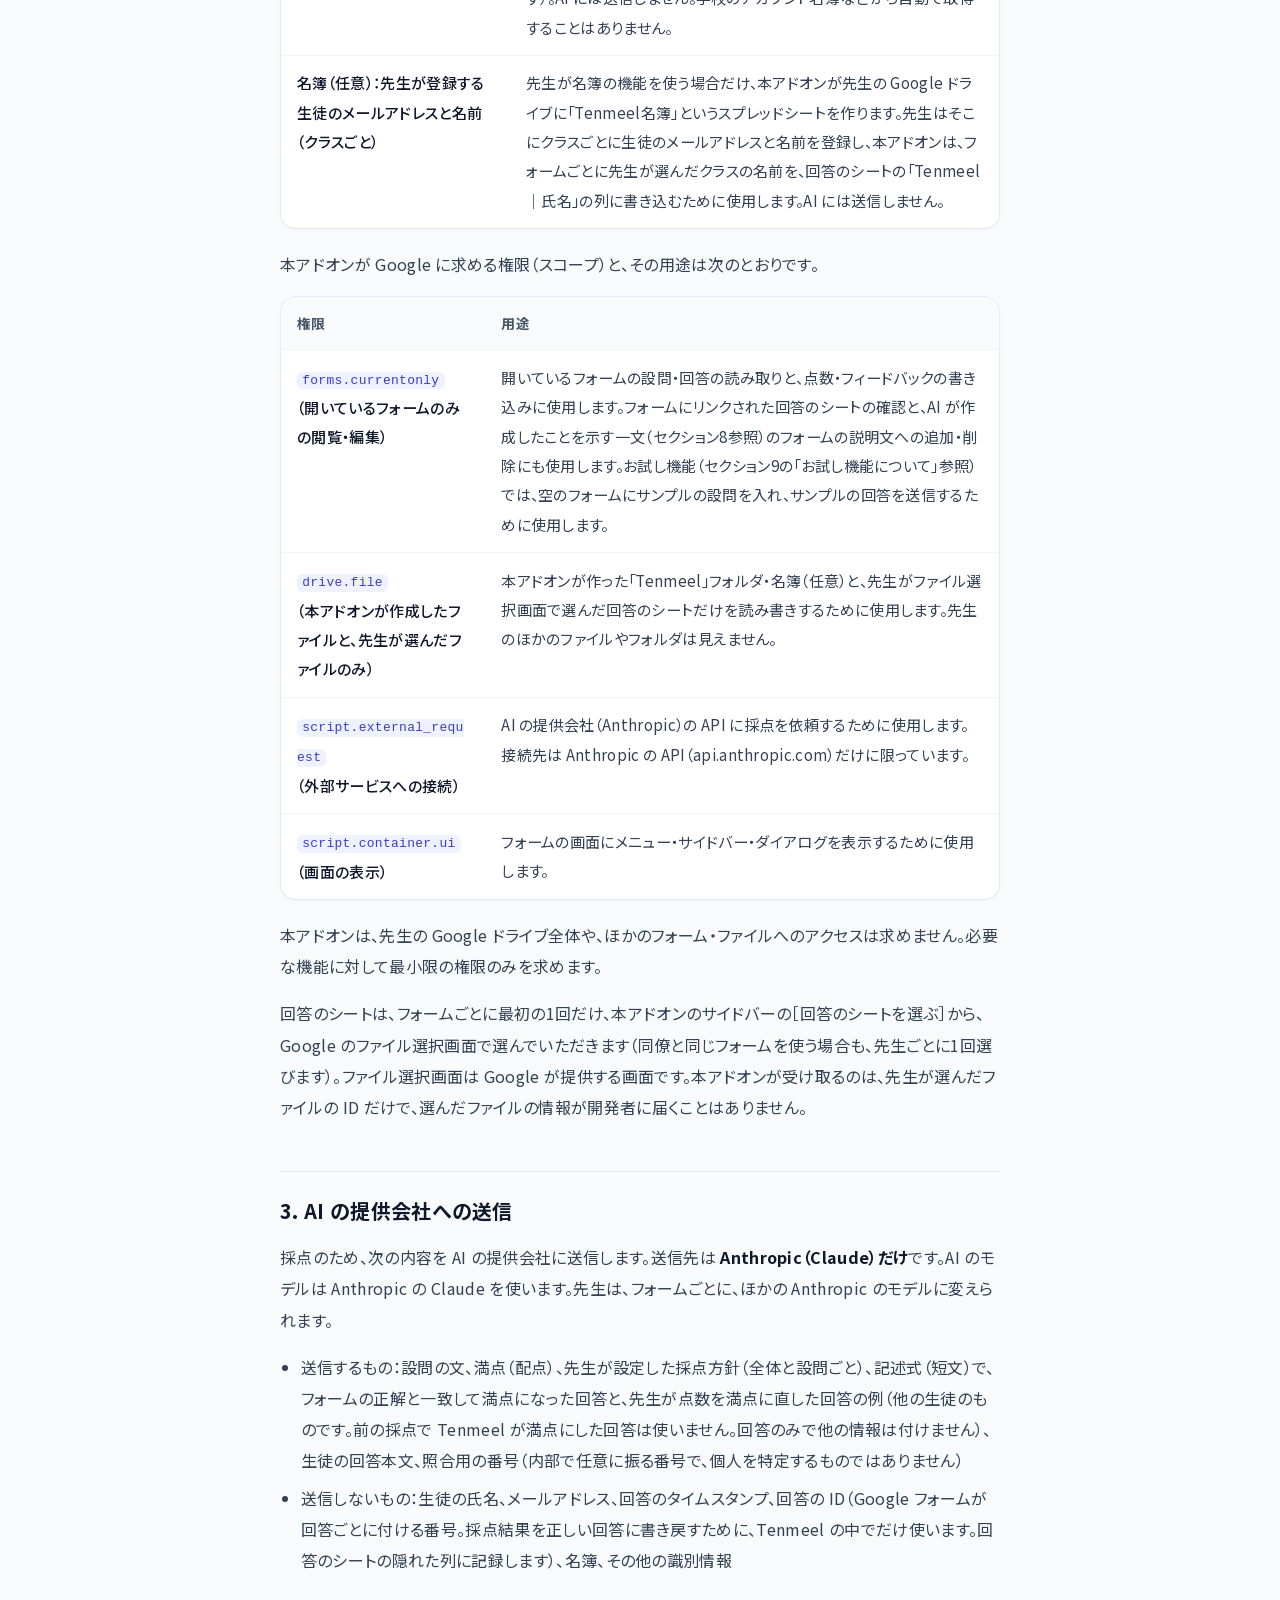
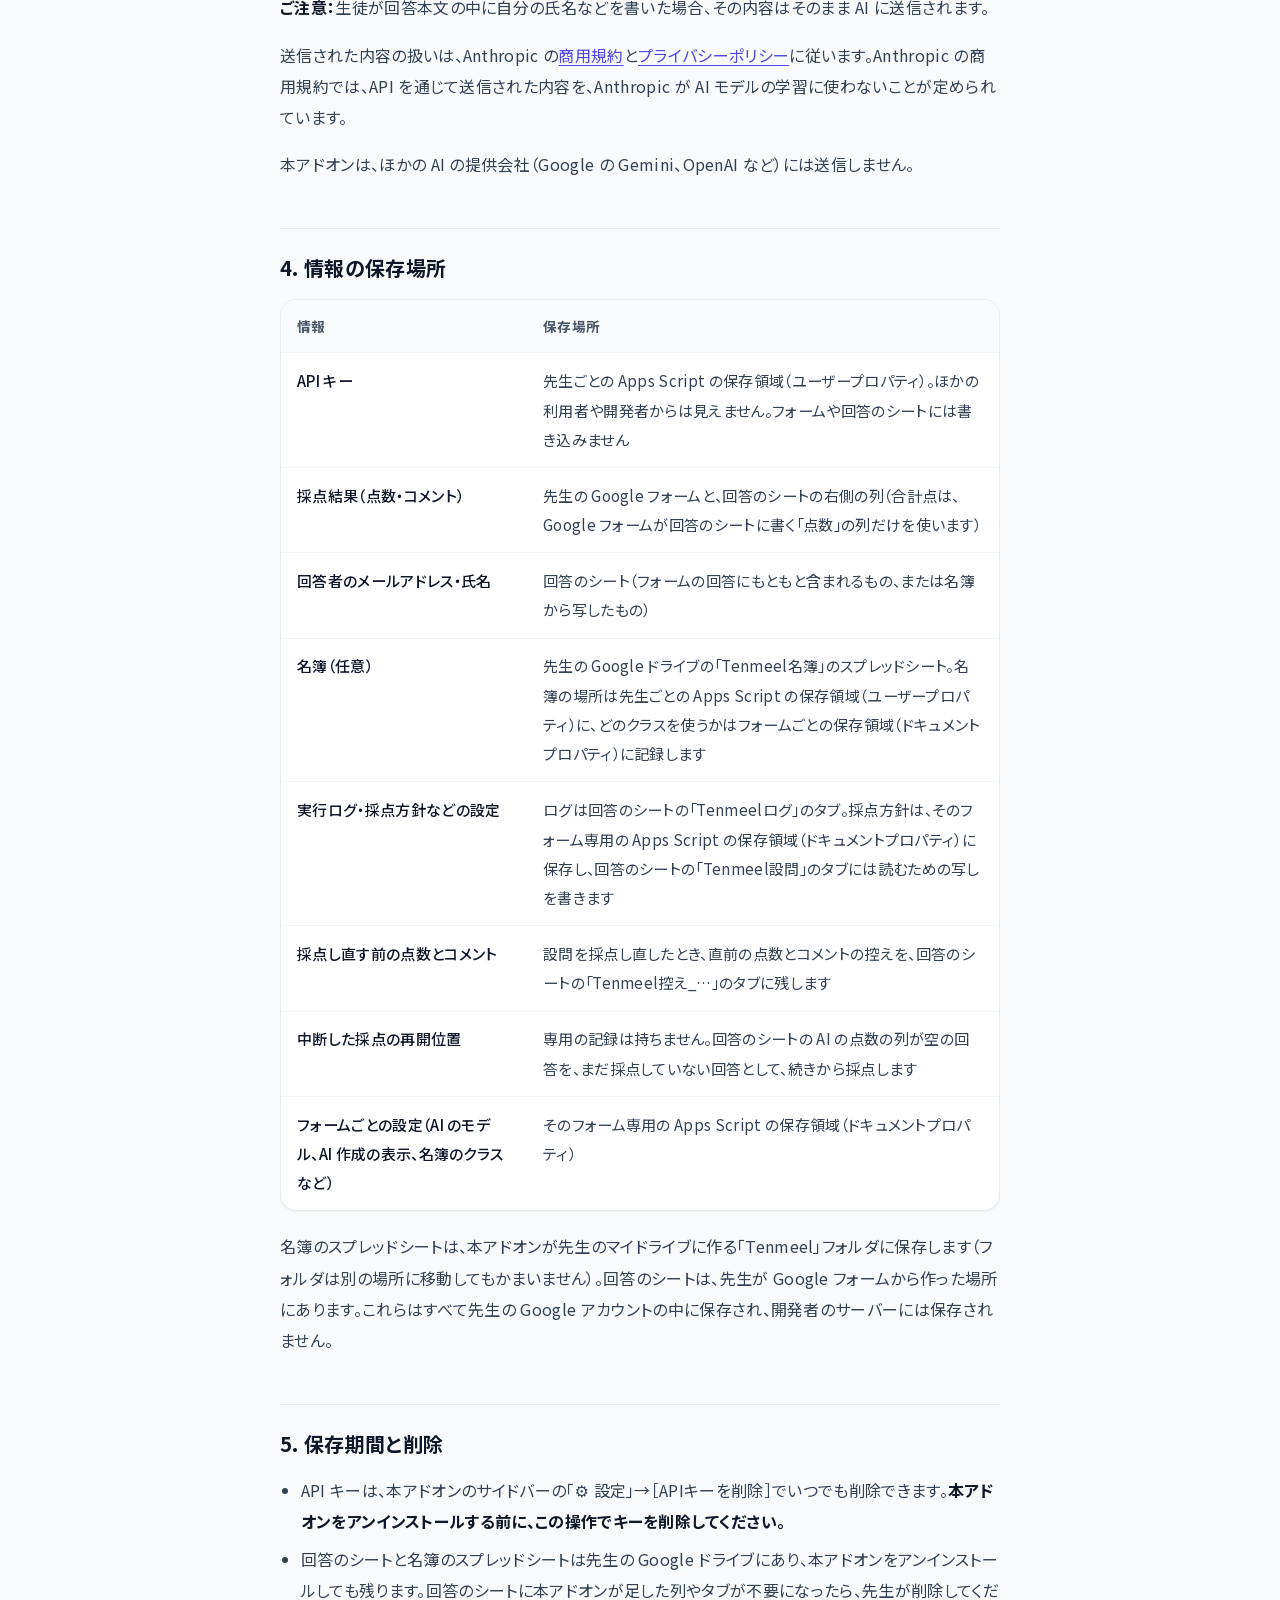
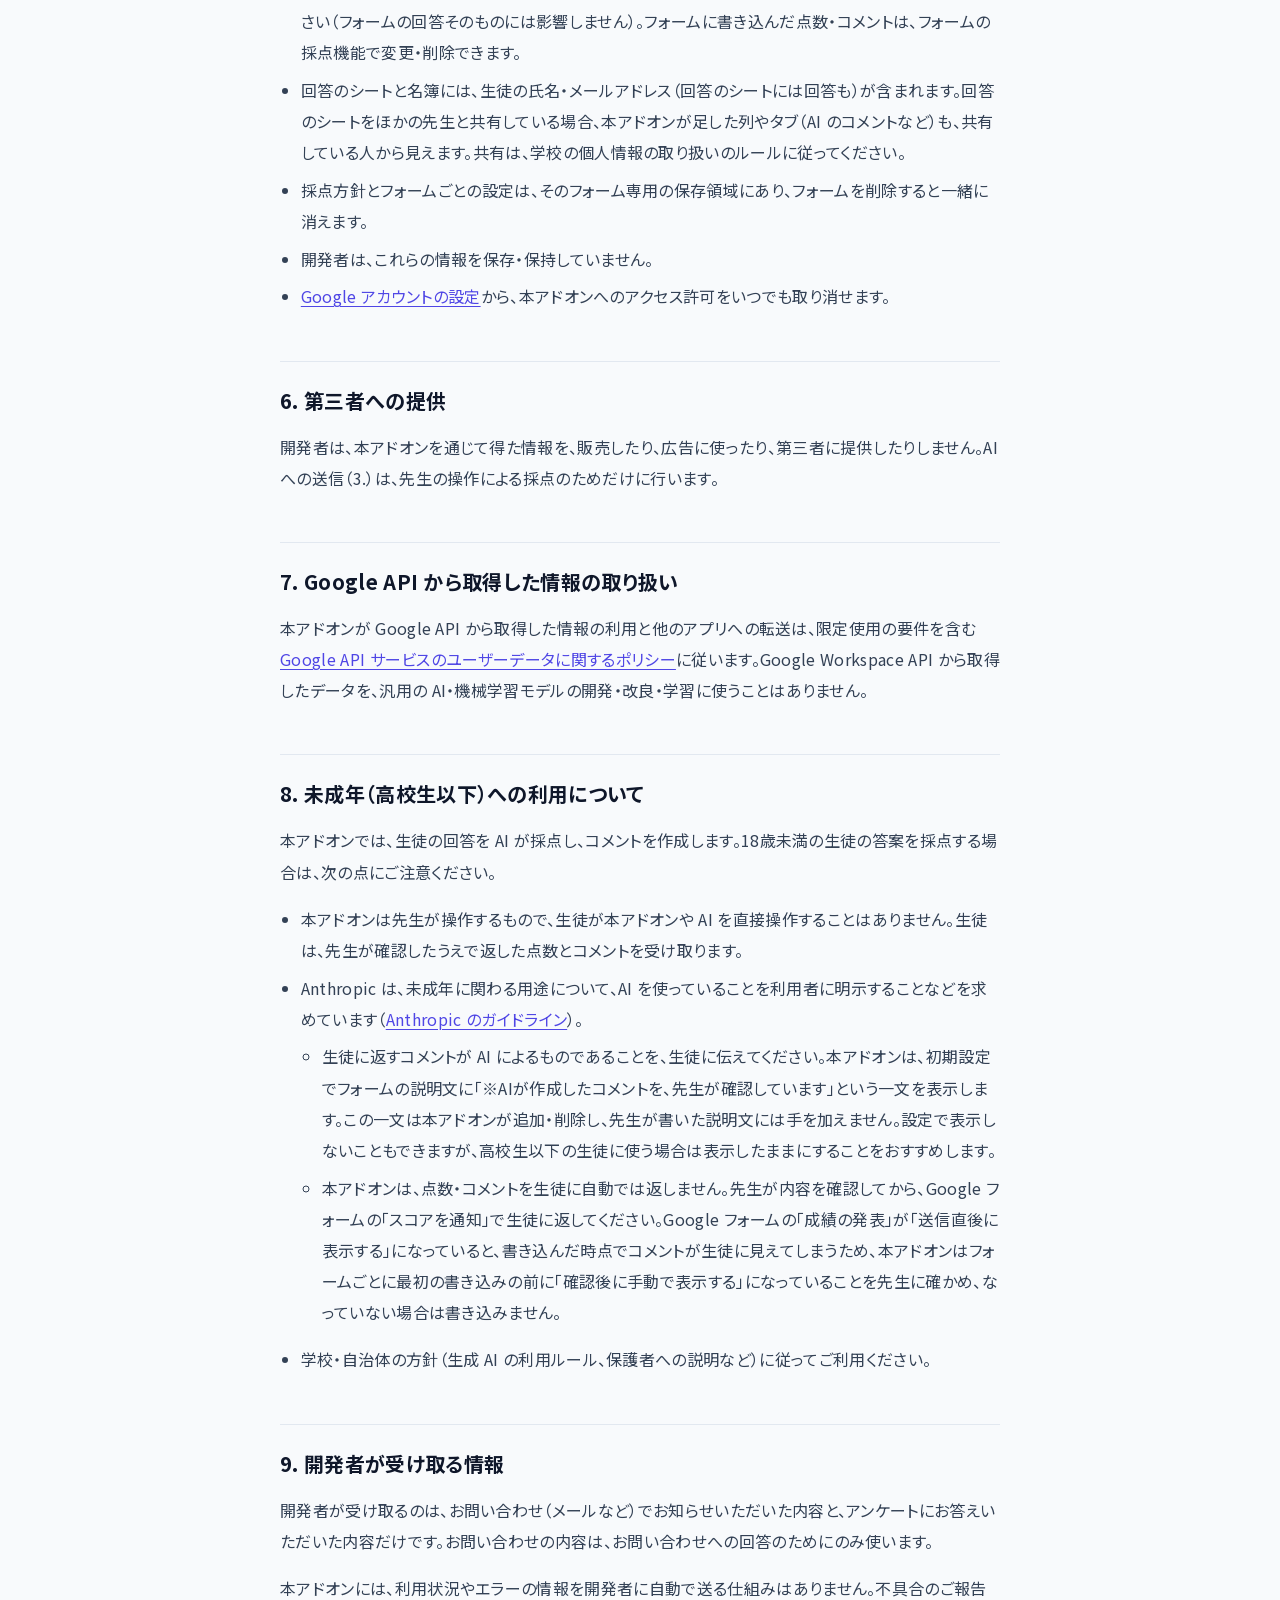
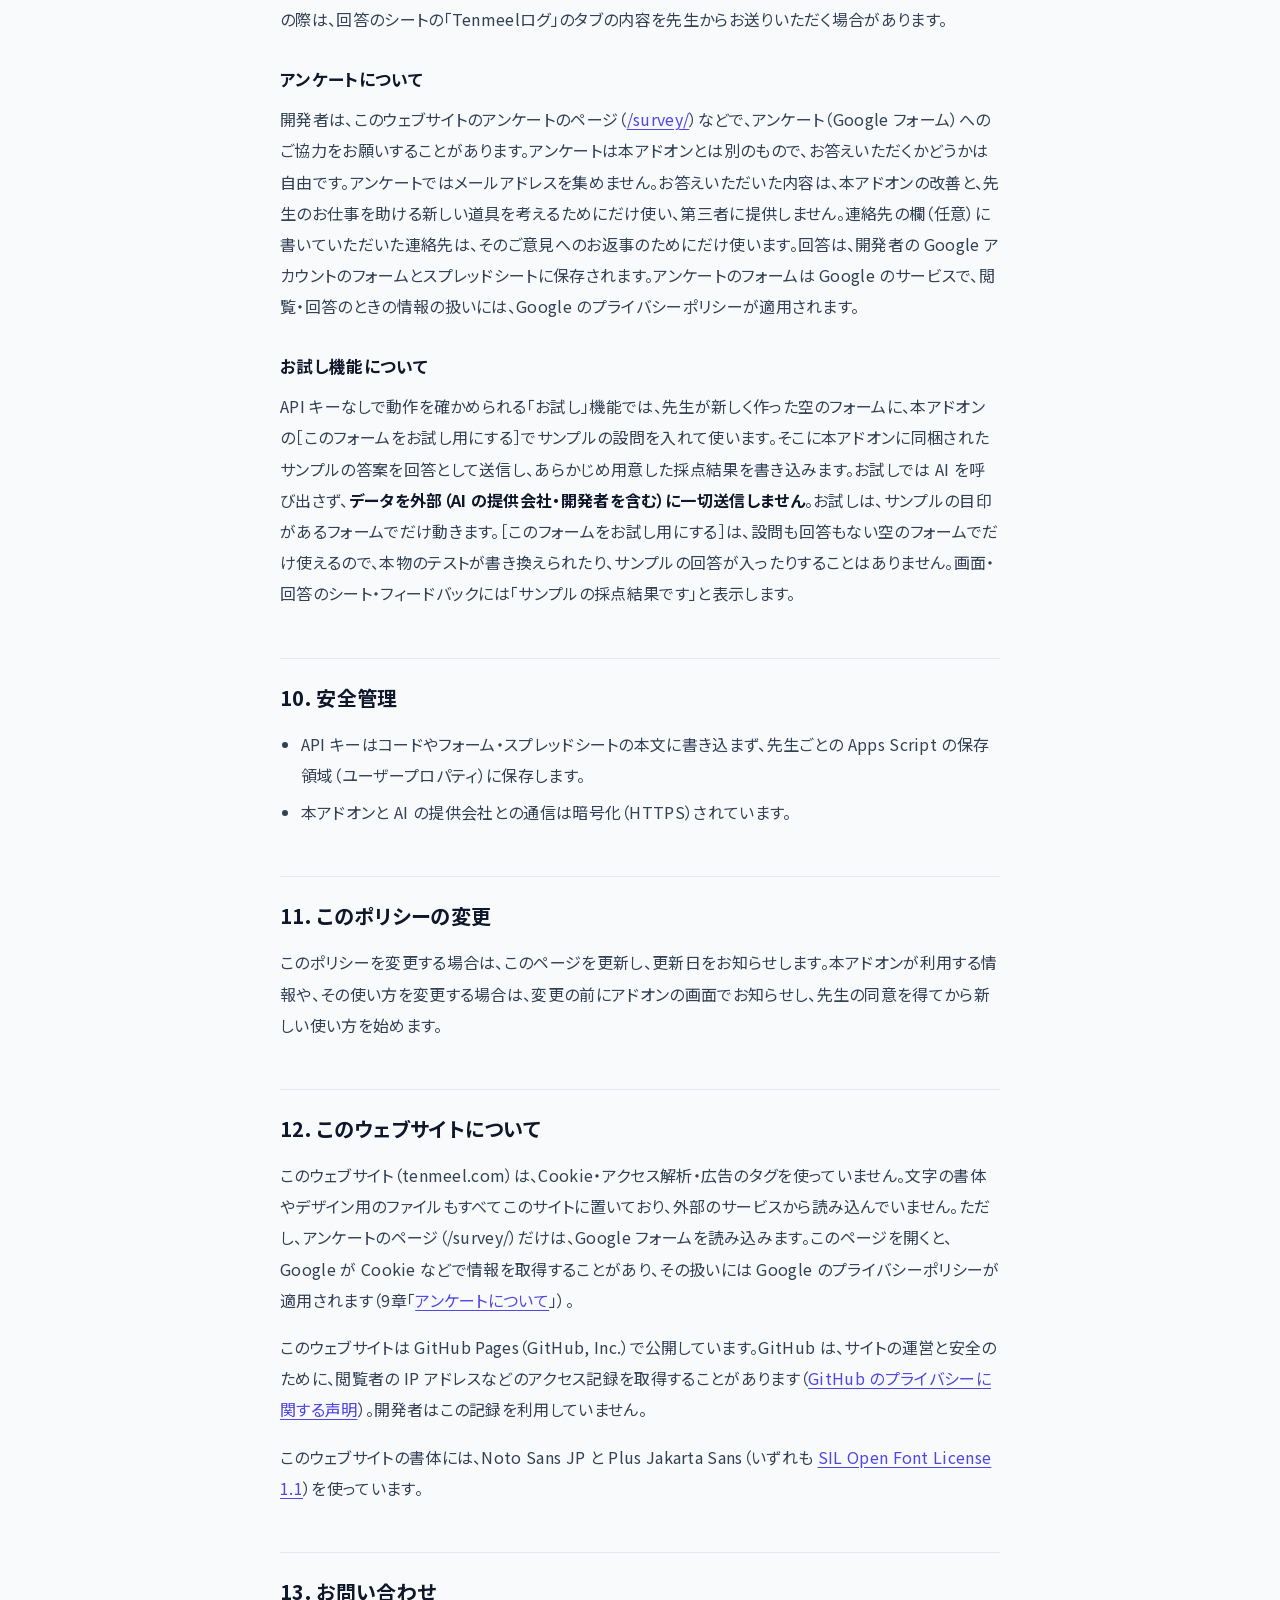
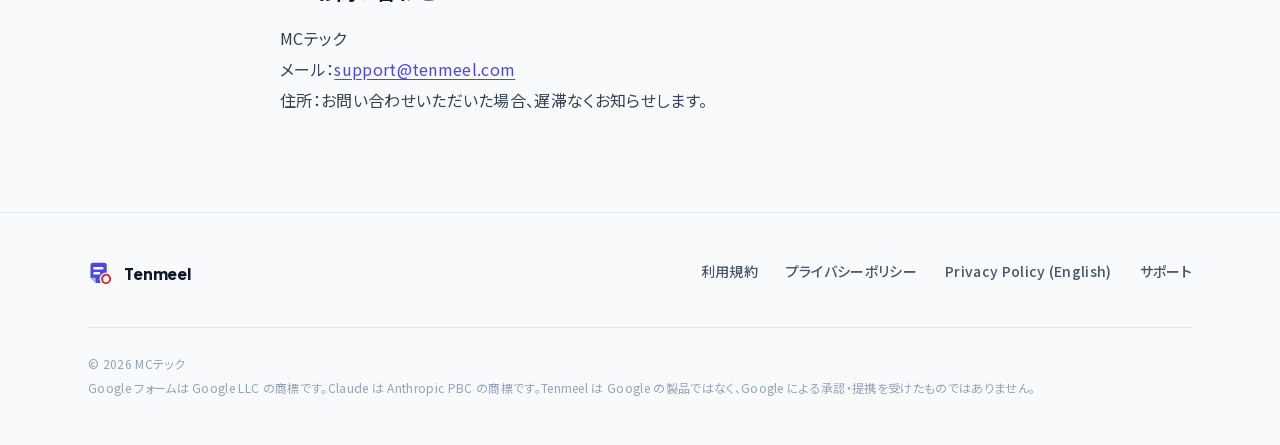
==== commit aa31ad58: "アンケートB：/survey/ を追加し、トップ・サポートから案内。ポリシー9章・12章にアンケートを追記（日英） Co-Authored-By: Claude Opus 5.5 <noreply@a" ====
--- a/privacy/index.html
+++ b/privacy/index.html
@@ -35,7 +35,7 @@
   <main class="doc mx-auto max-w-3xl px-4 pb-20 pt-12 sm:px-6 sm:pt-16">
     <p class="mb-4 inline-flex rounded-full border border-indigo-100 bg-indigo-50 px-3.5 py-1.5 text-xs font-bold text-indigo-600">Privacy Policy</p>
     <h1 class="text-3xl font-bold leading-snug tracking-tight sm:text-4xl">Tenmeel プライバシーポリシー</h1>
-    <p class="mb-8 mt-3 text-sm text-slate-500">施行日：2026年11月6日　／　最終更新日：2026年11月12日　／　運営者：MCテック（以下「開発者」）　／　<a href="/en/privacy/" hreflang="en" lang="en">English</a></p>
+    <p class="mb-8 mt-3 text-sm text-slate-500">施行日：2026年11月6日　／　最終更新日：2026年11月13日　／　運営者：MCテック（以下「開発者」）　／　<a href="/en/privacy/" hreflang="en" lang="en">English</a></p>
 
     <p>Tenmeel（テンミール、以下「本アドオン」）は、先生が Google フォームで実施した記述式の小テストを AI で採点し、点数とコメントをフォームに書き込むアドオンです。このポリシーは、本アドオンが扱う情報と、その扱い方を説明するものです。</p>
 
@@ -134,8 +134,10 @@
     </ul>
 
     <h2 id="developer">9. 開発者が受け取る情報</h2>
-    <p>開発者が受け取るのは、先生からのお問い合わせ（メールなど）でお知らせいただいた内容だけです。お問い合わせへの回答のためにのみ使います。</p>
+    <p>開発者が受け取るのは、お問い合わせ（メールなど）でお知らせいただいた内容と、アンケートにお答えいただいた内容だけです。お問い合わせの内容は、お問い合わせへの回答のためにのみ使います。</p>
     <p>本アドオンには、利用状況やエラーの情報を開発者に自動で送る仕組みはありません。不具合のご報告の際は、回答のシートの「Tenmeelログ」のタブの内容を先生からお送りいただく場合があります。</p>
+    <h3 id="survey">アンケートについて</h3>
+    <p>開発者は、このウェブサイトのアンケートのページ（<a href="/survey/">/survey/</a>）などで、アンケート（Google フォーム）へのご協力をお願いすることがあります。アンケートは本アドオンとは別のもので、お答えいただくかどうかは自由です。アンケートではメールアドレスを集めません。お答えいただいた内容は、本アドオンの改善と、先生のお仕事を助ける新しい道具を考えるためにだけ使い、第三者に提供しません。連絡先の欄（任意）に書いていただいた連絡先は、そのご意見へのお返事のためにだけ使います。回答は、開発者の Google アカウントのフォームとスプレッドシートに保存されます。アンケートのフォームは Google のサービスで、閲覧・回答のときの情報の扱いには、Google のプライバシーポリシーが適用されます。</p>
     <h3>お試し機能について</h3>
     <p>API キーなしで動作を確かめられる「お試し」機能では、先生が新しく作った空のフォームに、本アドオンの［このフォームをお試し用にする］でサンプルの設問を入れて使います。そこに本アドオンに同梱されたサンプルの答案を回答として送信し、あらかじめ用意した採点結果を書き込みます。お試しでは AI を呼び出さず、<strong>データを外部（AI の提供会社・開発者を含む）に一切送信しません</strong>。お試しは、サンプルの目印があるフォームでだけ動きます。［このフォームをお試し用にする］は、設問も回答もない空のフォームでだけ使えるので、本物のテストが書き換えられたり、サンプルの回答が入ったりすることはありません。画面・回答のシート・フィードバックには「サンプルの採点結果です」と表示します。</p>
 
@@ -149,7 +151,7 @@
     <p>このポリシーを変更する場合は、このページを更新し、更新日をお知らせします。本アドオンが利用する情報や、その使い方を変更する場合は、変更の前にアドオンの画面でお知らせし、先生の同意を得てから新しい使い方を始めます。</p>
 
     <h2 id="website">12. このウェブサイトについて</h2>
-    <p>このウェブサイト（tenmeel.com）は、Cookie・アクセス解析・広告のタグを使っていません。文字の書体やデザイン用のファイルもすべてこのサイトに置いており、外部のサービスから読み込んでいません。</p>
+    <p>このウェブサイト（tenmeel.com）は、Cookie・アクセス解析・広告のタグを使っていません。文字の書体やデザイン用のファイルもすべてこのサイトに置いており、外部のサービスから読み込んでいません。ただし、アンケートのページ（/survey/）だけは、Google フォームを読み込みます。このページを開くと、Google が Cookie などで情報を取得することがあり、その扱いには Google のプライバシーポリシーが適用されます（9章「<a href="#survey">アンケートについて</a>」）。</p>
     <p>このウェブサイトは GitHub Pages（GitHub, Inc.）で公開しています。GitHub は、サイトの運営と安全のために、閲覧者の IP アドレスなどのアクセス記録を取得することがあります（<a href="https://docs.github.com/ja/site-policy/privacy-policies/github-general-privacy-statement">GitHub のプライバシーに関する声明</a>）。開発者はこの記録を利用していません。</p>
     <p>このウェブサイトの書体には、Noto Sans JP と Plus Jakarta Sans（いずれも <a href="https://openfontlicense.org/">SIL Open Font License 1.1</a>）を使っています。</p>
 
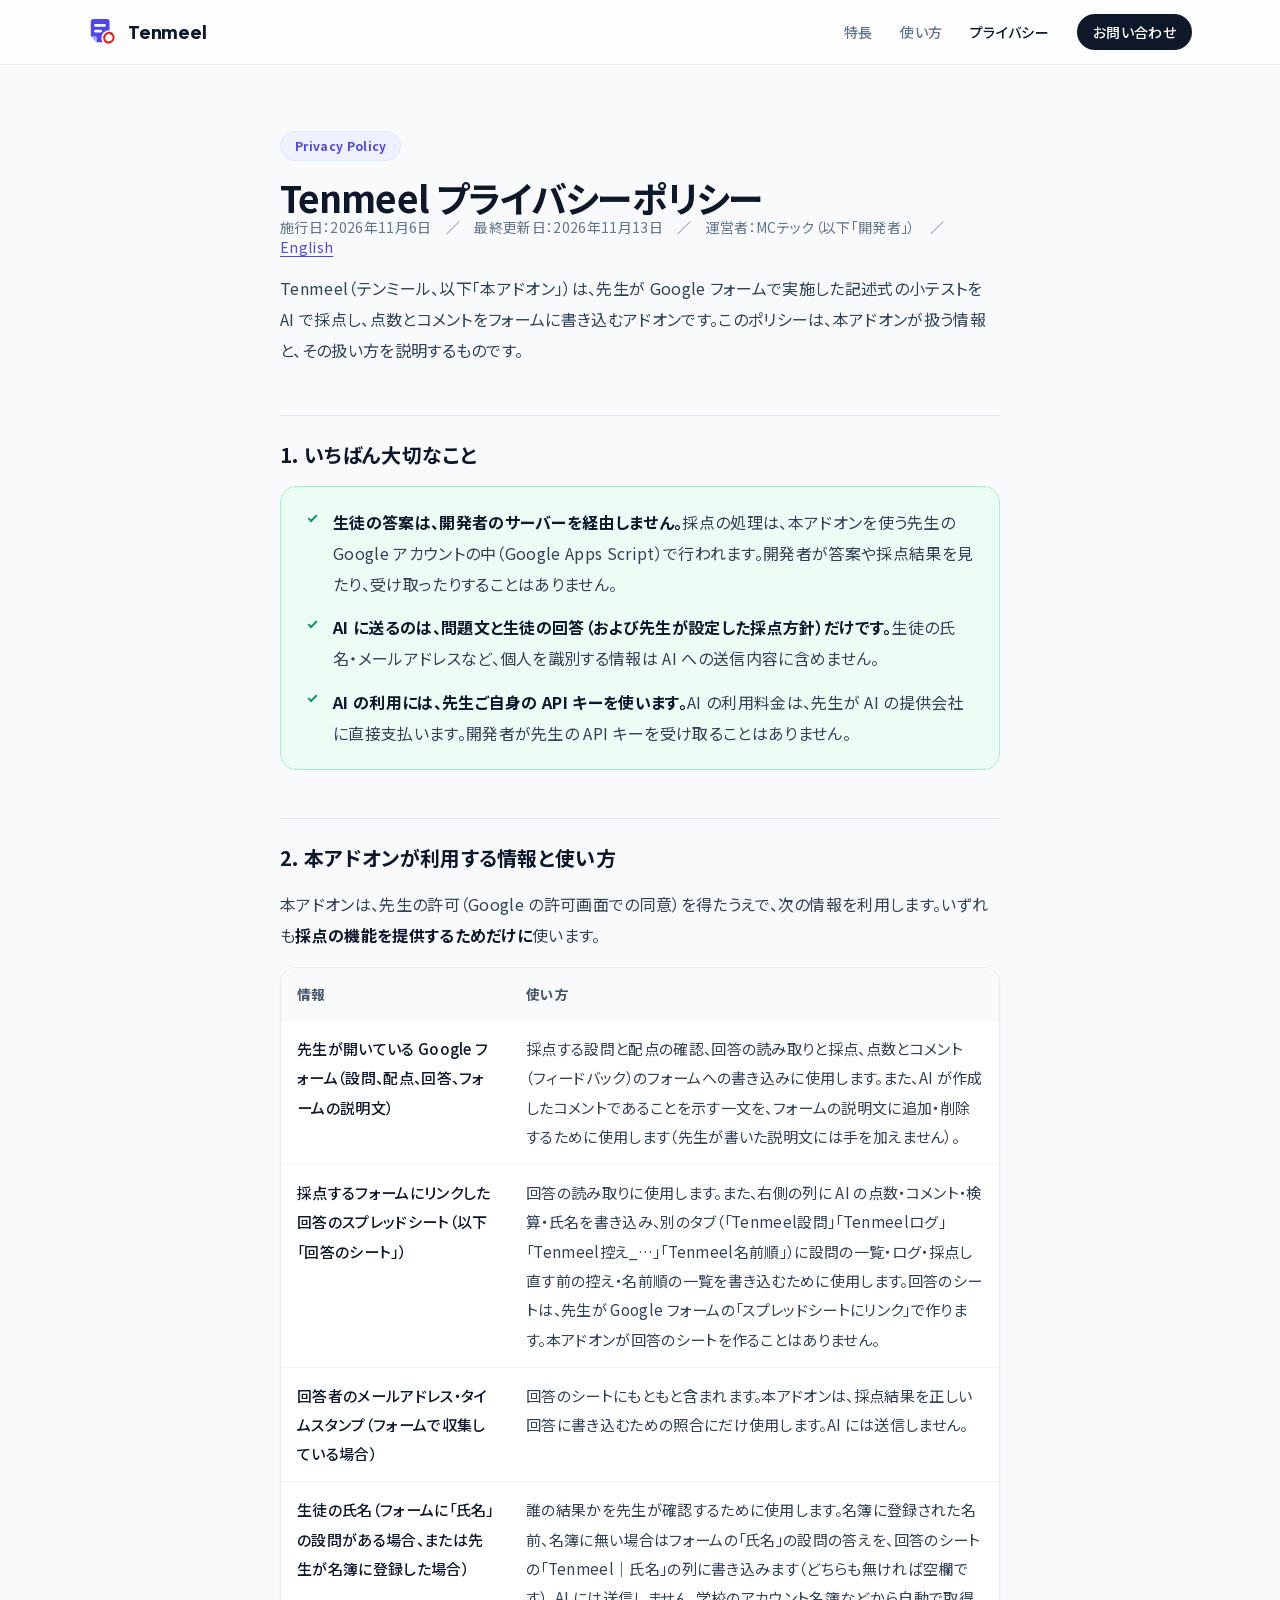
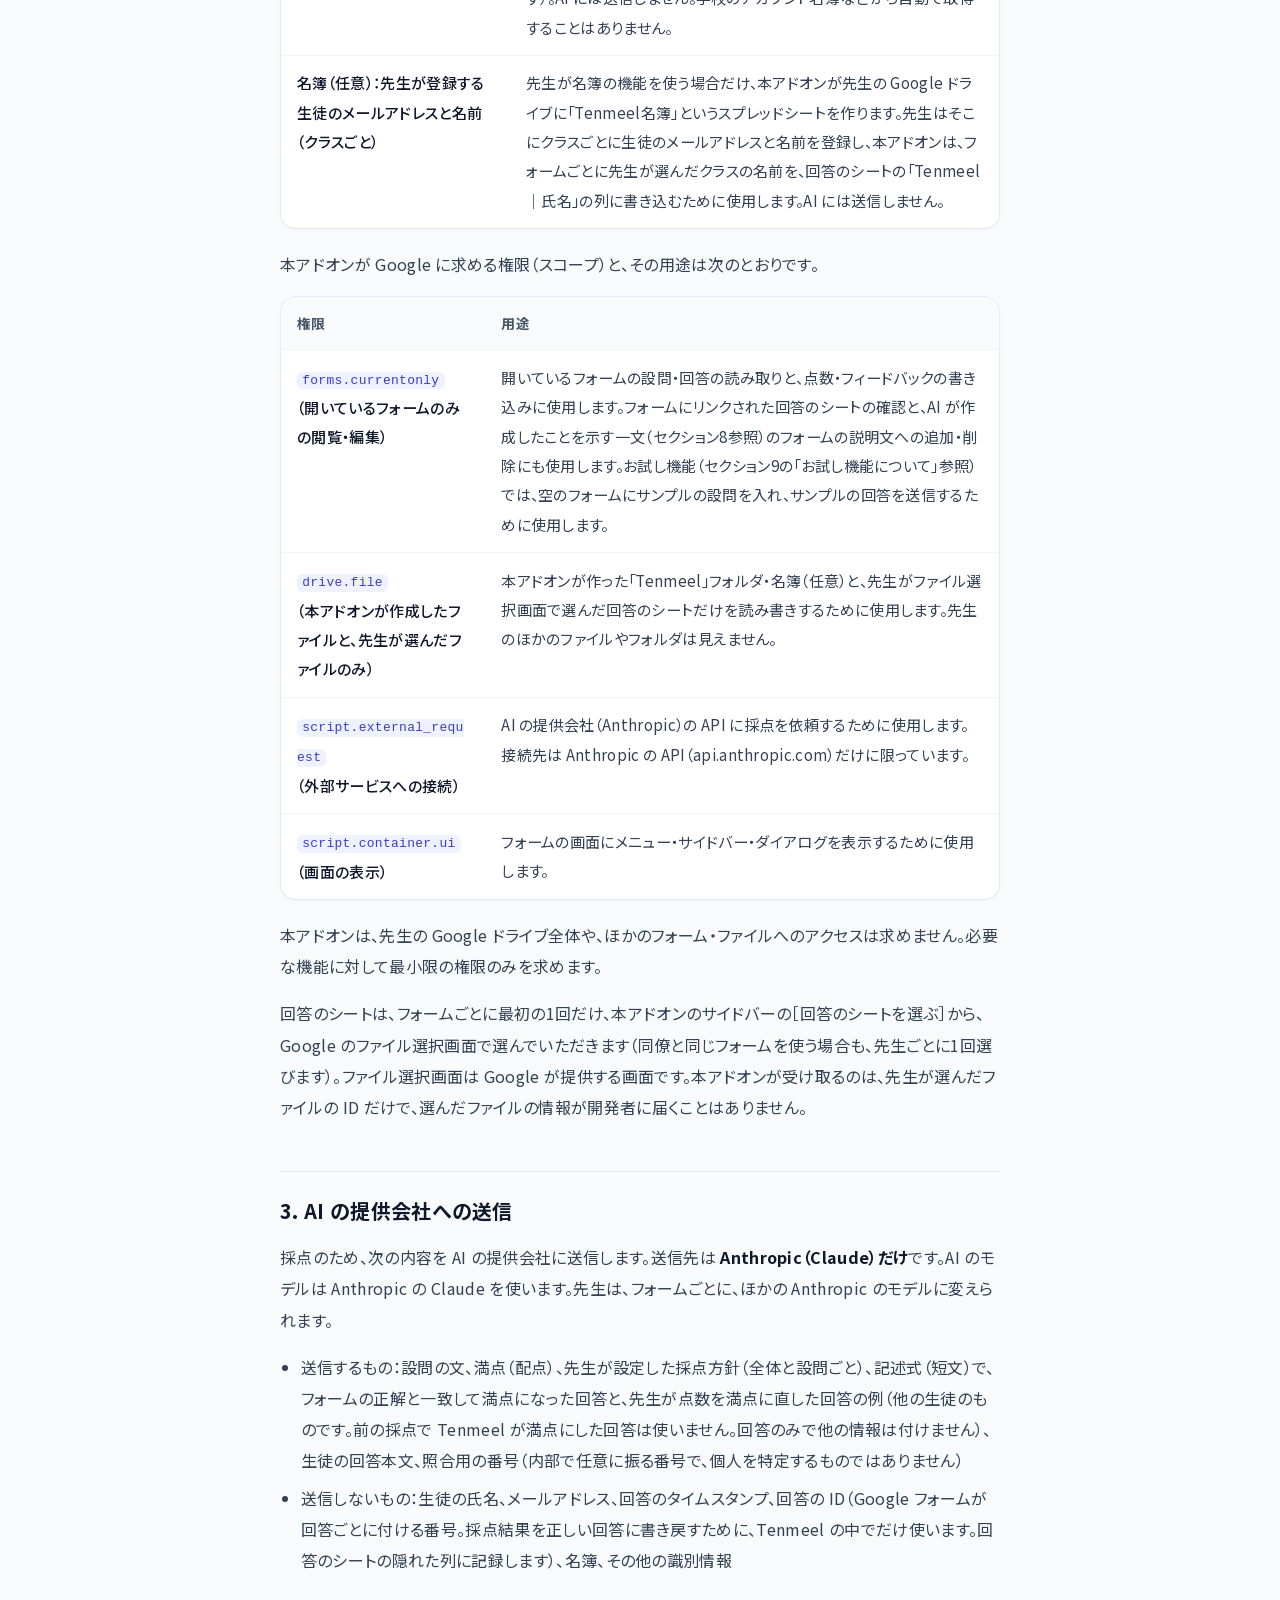
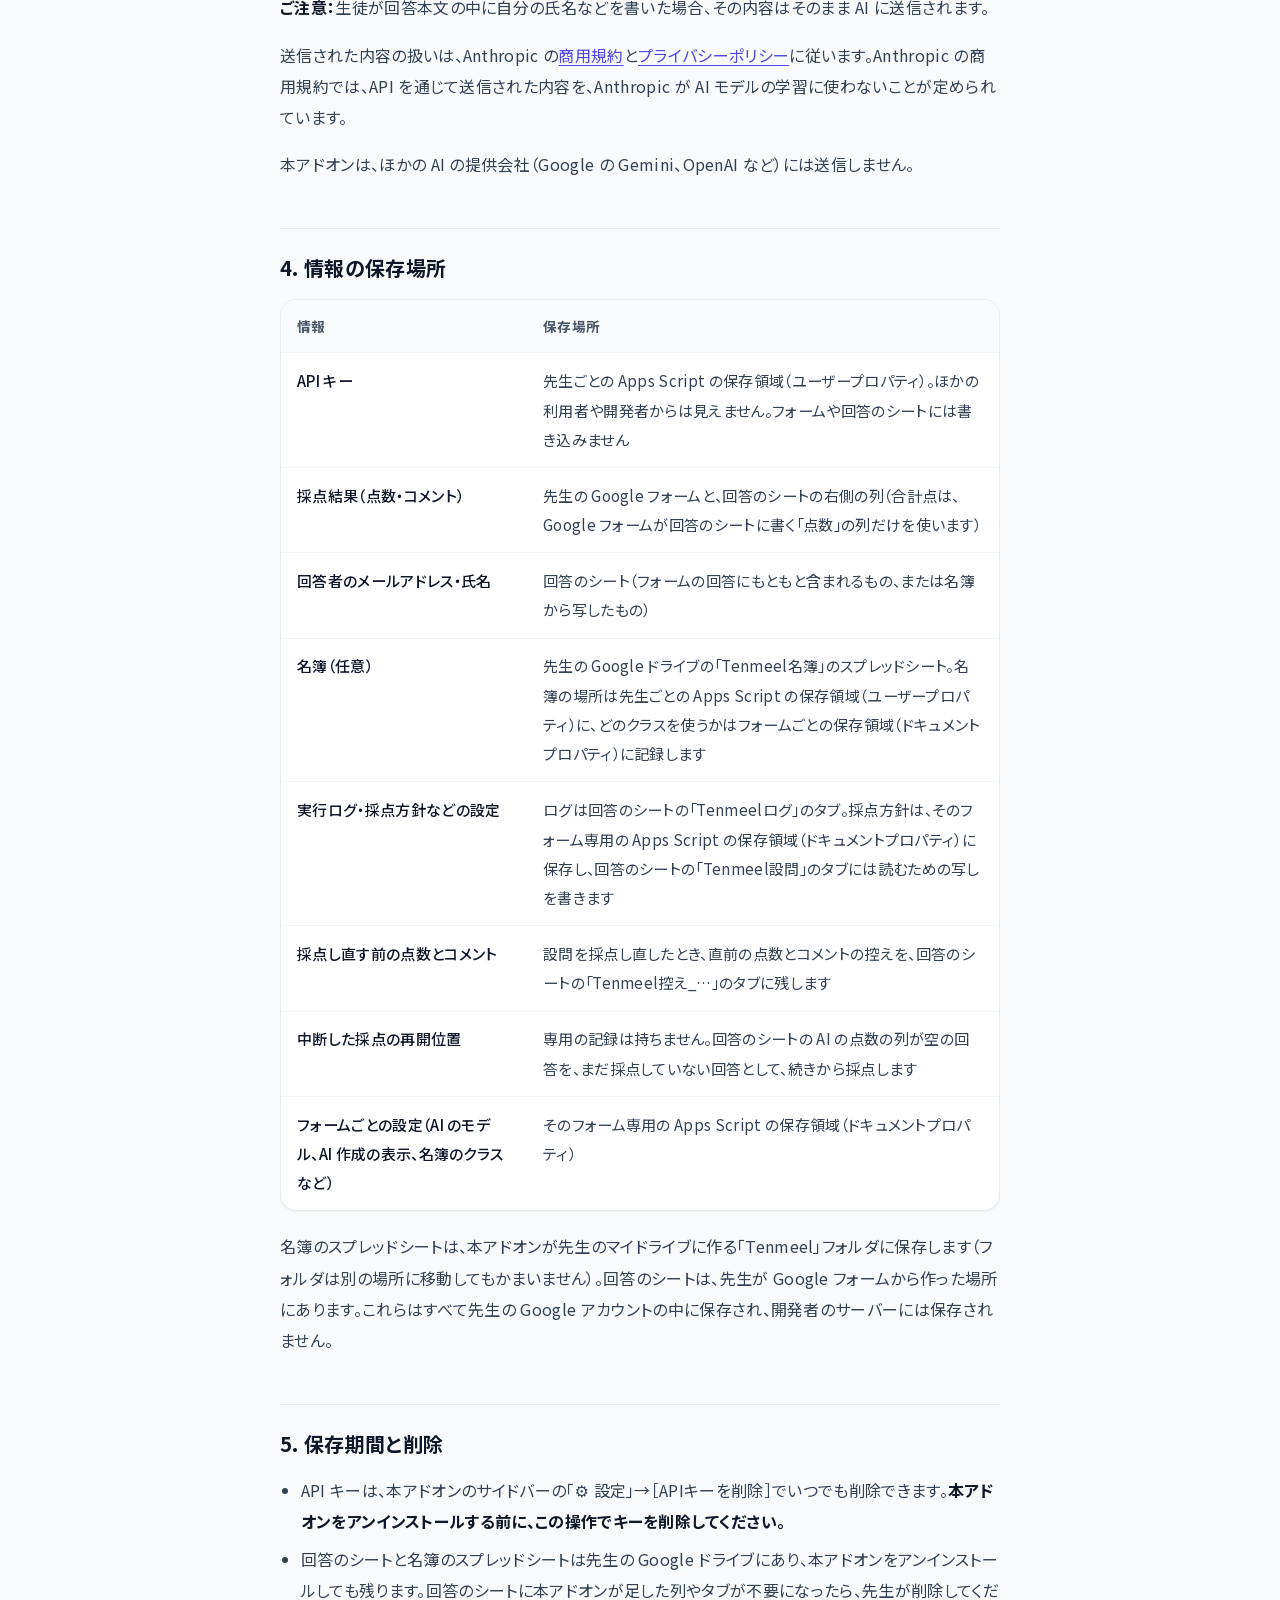
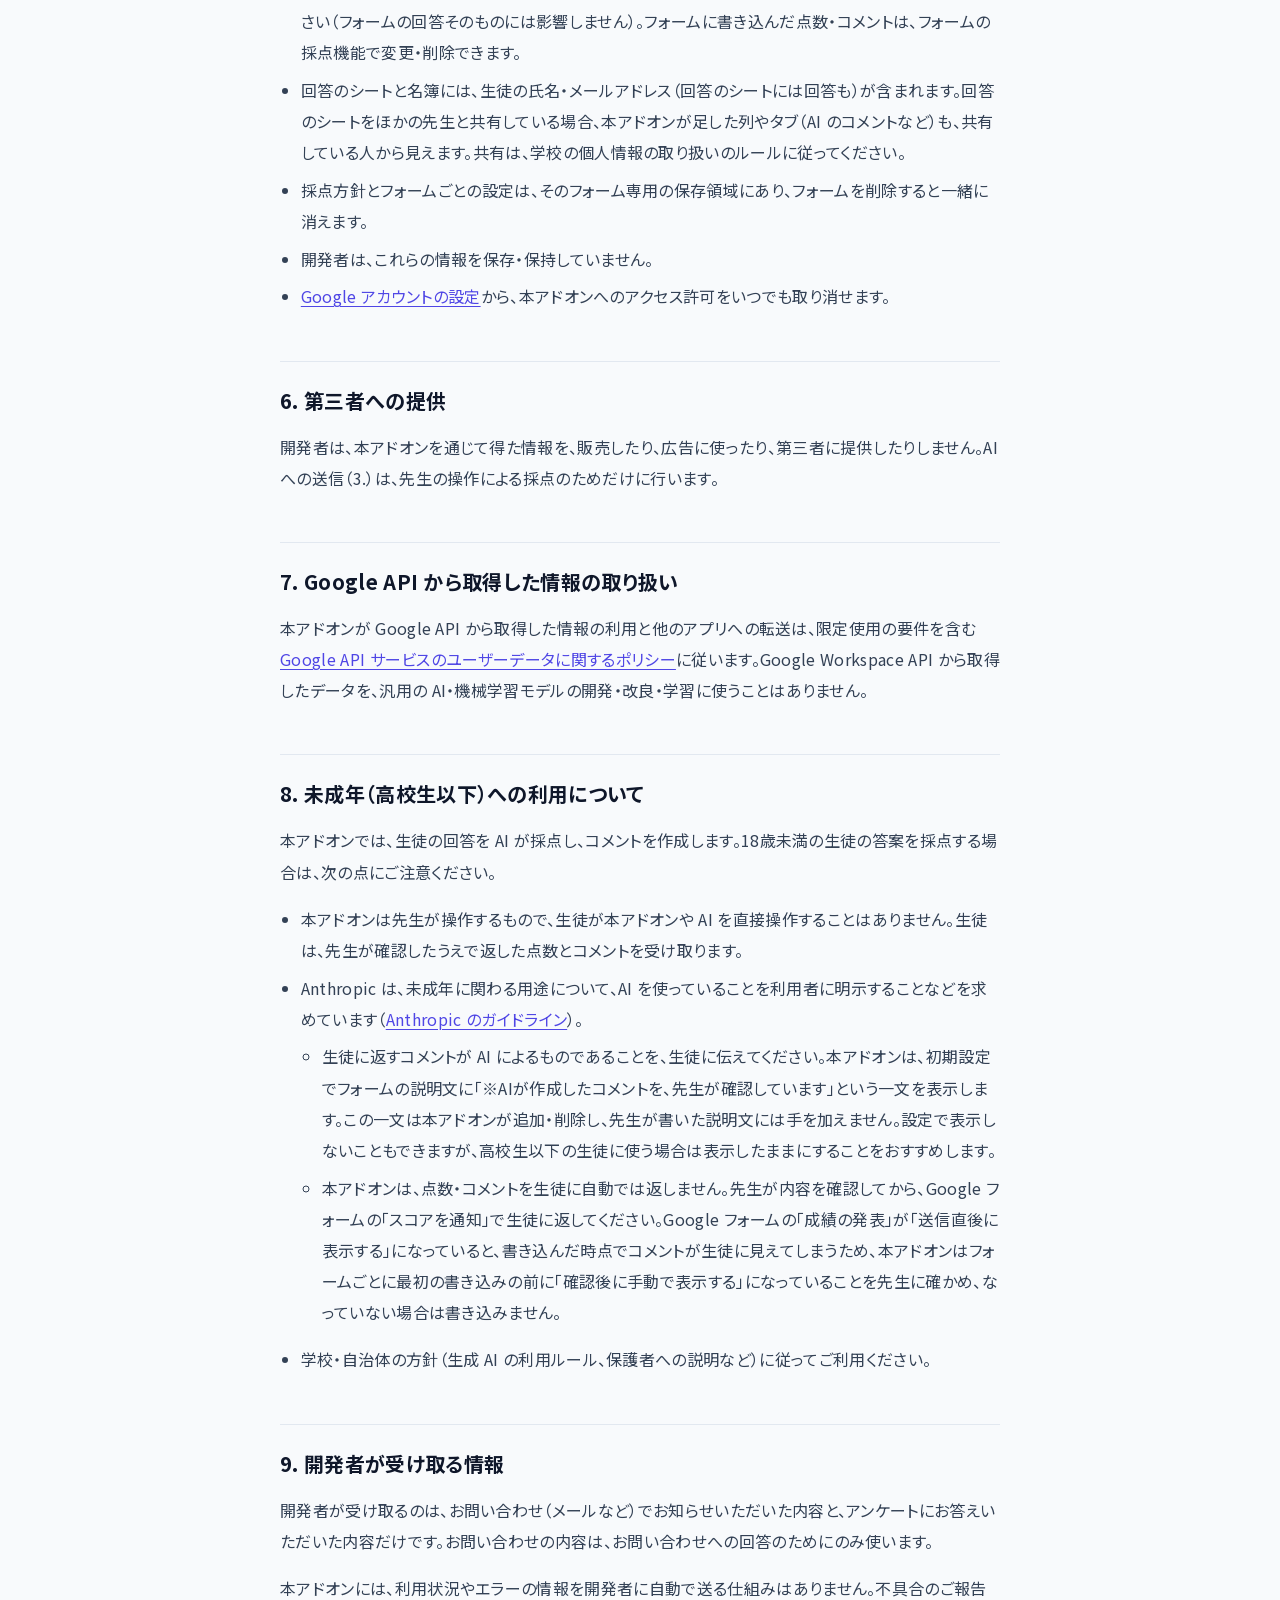
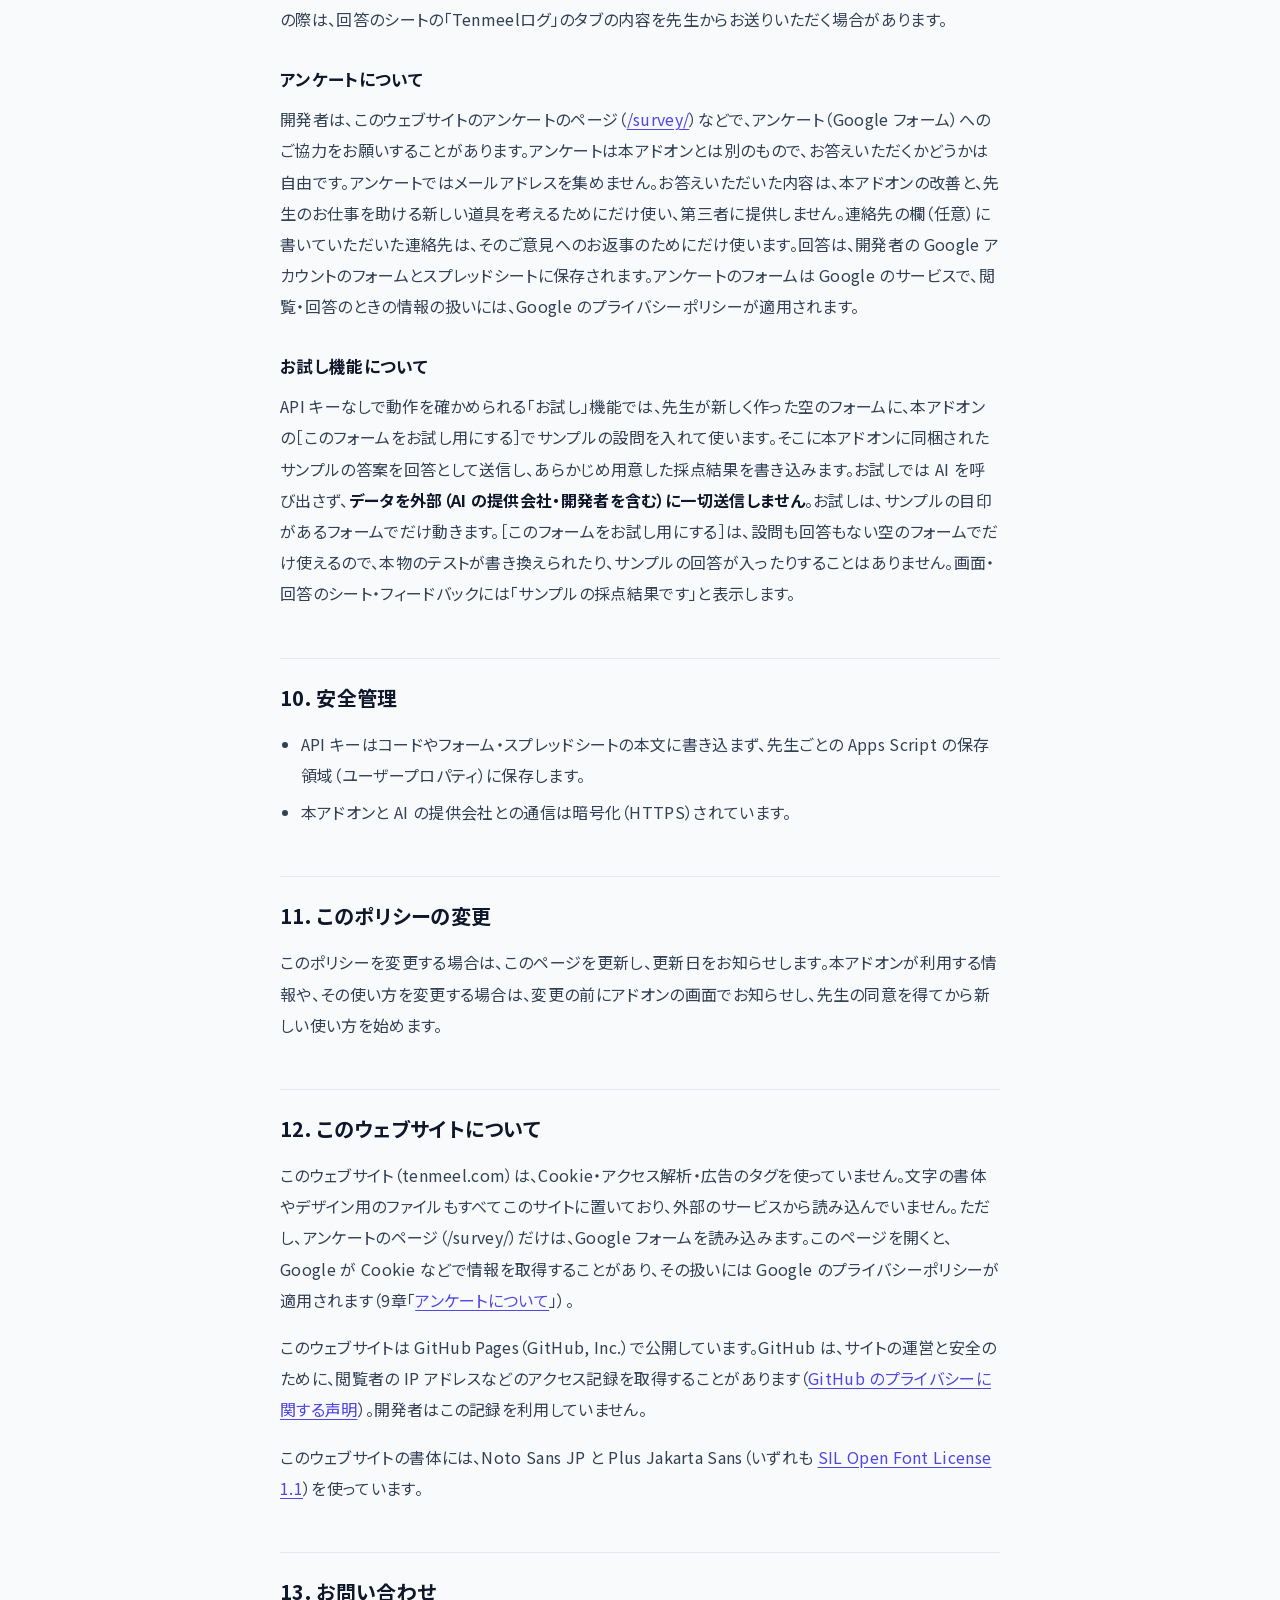
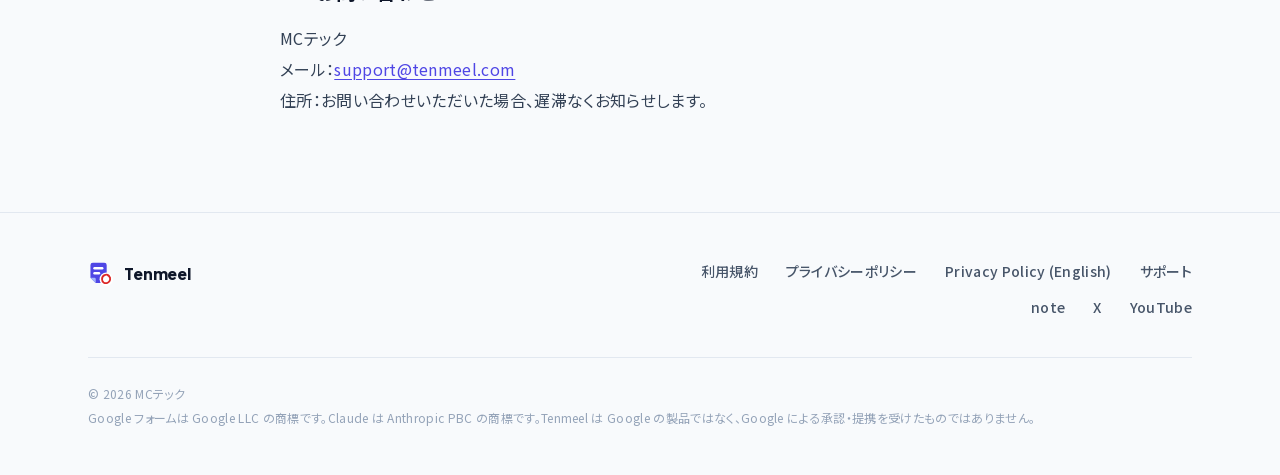
==== commit 05b04ed5: "フッターに note・X・YouTube へのリンクを追加（全ページ） Co-Authored-By: Claude Opus 5.5 <noreply@anthropic.com>" ====
--- a/privacy/index.html
+++ b/privacy/index.html
@@ -168,12 +168,19 @@
           <img src="/favicon.svg" alt="" width="26" height="26" class="h-[26px] w-[26px]">
           Tenmeel
         </a>
-        <nav aria-label="フッター" class="flex flex-wrap gap-x-7 gap-y-3 text-sm font-medium text-slate-600">
-          <a class="hover:text-slate-900" href="/terms/">利用規約</a>
-          <a class="hover:text-slate-900" href="/privacy/">プライバシーポリシー</a>
-          <a class="hover:text-slate-900" href="/en/privacy/" hreflang="en" lang="en">Privacy Policy (English)</a>
-          <a class="hover:text-slate-900" href="/support/">サポート</a>
-        </nav>
+        <div class="flex flex-col gap-4 sm:items-end">
+          <nav aria-label="フッター" class="flex flex-wrap gap-x-7 gap-y-3 text-sm font-medium text-slate-600">
+            <a class="hover:text-slate-900" href="/terms/">利用規約</a>
+            <a class="hover:text-slate-900" href="/privacy/">プライバシーポリシー</a>
+            <a class="hover:text-slate-900" href="/en/privacy/" hreflang="en" lang="en">Privacy Policy (English)</a>
+            <a class="hover:text-slate-900" href="/support/">サポート</a>
+          </nav>
+          <nav aria-label="SNS" class="flex flex-wrap gap-x-7 gap-y-3 text-sm font-medium text-slate-600">
+            <a class="hover:text-slate-900" href="https://note.com/tenmeel" target="_blank" rel="noopener">note</a>
+            <a class="hover:text-slate-900" href="https://x.com/tenmeel" target="_blank" rel="noopener">X</a>
+            <a class="hover:text-slate-900" href="https://www.youtube.com/@Tenmeel" target="_blank" rel="noopener">YouTube</a>
+          </nav>
+        </div>
       </div>
       <div class="mt-10 border-t border-slate-200 pt-6 text-xs leading-6 text-slate-400">
         <p>© 2026 MCテック</p>
--- a/tw.css
+++ b/tw.css
@@ -1 +1 @@
-*,:after,:before{--tw-border-spacing-x:0;--tw-border-spacing-y:0;--tw-translate-x:0;--tw-translate-y:0;--tw-rotate:0;--tw-skew-x:0;--tw-skew-y:0;--tw-scale-x:1;--tw-scale-y:1;--tw-pan-x: ;--tw-pan-y: ;--tw-pinch-zoom: ;--tw-scroll-snap-strictness:proximity;--tw-gradient-from-position: ;--tw-gradient-via-position: ;--tw-gradient-to-position: ;--tw-ordinal: ;--tw-slashed-zero: ;--tw-numeric-figure: ;--tw-numeric-spacing: ;--tw-numeric-fraction: ;--tw-ring-inset: ;--tw-ring-offset-width:0px;--tw-ring-offset-color:#fff;--tw-ring-color:rgba(59,130,246,.5);--tw-ring-offset-shadow:0 0 #0000;--tw-ring-shadow:0 0 #0000;--tw-shadow:0 0 #0000;--tw-shadow-colored:0 0 #0000;--tw-blur: ;--tw-brightness: ;--tw-contrast: ;--tw-grayscale: ;--tw-hue-rotate: ;--tw-invert: ;--tw-saturate: ;--tw-sepia: ;--tw-drop-shadow: ;--tw-backdrop-blur: ;--tw-backdrop-brightness: ;--tw-backdrop-contrast: ;--tw-backdrop-grayscale: ;--tw-backdrop-hue-rotate: ;--tw-backdrop-invert: ;--tw-backdrop-opacity: ;--tw-backdrop-saturate: ;--tw-backdrop-sepia: ;--tw-contain-size: ;--tw-contain-layout: ;--tw-contain-paint: ;--tw-contain-style: }::backdrop{--tw-border-spacing-x:0;--tw-border-spacing-y:0;--tw-translate-x:0;--tw-translate-y:0;--tw-rotate:0;--tw-skew-x:0;--tw-skew-y:0;--tw-scale-x:1;--tw-scale-y:1;--tw-pan-x: ;--tw-pan-y: ;--tw-pinch-zoom: ;--tw-scroll-snap-strictness:proximity;--tw-gradient-from-position: ;--tw-gradient-via-position: ;--tw-gradient-to-position: ;--tw-ordinal: ;--tw-slashed-zero: ;--tw-numeric-figure: ;--tw-numeric-spacing: ;--tw-numeric-fraction: ;--tw-ring-inset: ;--tw-ring-offset-width:0px;--tw-ring-offset-color:#fff;--tw-ring-color:rgba(59,130,246,.5);--tw-ring-offset-shadow:0 0 #0000;--tw-ring-shadow:0 0 #0000;--tw-shadow:0 0 #0000;--tw-shadow-colored:0 0 #0000;--tw-blur: ;--tw-brightness: ;--tw-contrast: ;--tw-grayscale: ;--tw-hue-rotate: ;--tw-invert: ;--tw-saturate: ;--tw-sepia: ;--tw-drop-shadow: ;--tw-backdrop-blur: ;--tw-backdrop-brightness: ;--tw-backdrop-contrast: ;--tw-backdrop-grayscale: ;--tw-backdrop-hue-rotate: ;--tw-backdrop-invert: ;--tw-backdrop-opacity: ;--tw-backdrop-saturate: ;--tw-backdrop-sepia: ;--tw-contain-size: ;--tw-contain-layout: ;--tw-contain-paint: ;--tw-contain-style: }/*! tailwindcss v3.4.17 | MIT License | https://tailwindcss.com*/*,:after,:before{box-sizing:border-box;border:0 solid #e5e7eb}:after,:before{--tw-content:""}:host,html{line-height:1.5;-webkit-text-size-adjust:100%;-moz-tab-size:4;-o-tab-size:4;tab-size:4;font-family:Noto Sans JP,Hiragino Sans,Hiragino Kaku Gothic ProN,Meiryo,system-ui,sans-serif;font-feature-settings:normal;font-variation-settings:normal;-webkit-tap-highlight-color:transparent}body{margin:0;line-height:inherit}hr{height:0;color:inherit;border-top-width:1px}abbr:where([title]){-webkit-text-decoration:underline dotted;text-decoration:underline dotted}h1,h2,h3,h4,h5,h6{font-size:inherit;font-weight:inherit}a{color:inherit;text-decoration:inherit}b,strong{font-weight:bolder}code,kbd,pre,samp{font-family:ui-monospace,SFMono-Regular,Menlo,Monaco,Consolas,Liberation Mono,Courier New,monospace;font-feature-settings:normal;font-variation-settings:normal;font-size:1em}small{font-size:80%}sub,sup{font-size:75%;line-height:0;position:relative;vertical-align:baseline}sub{bottom:-.25em}sup{top:-.5em}table{text-indent:0;border-color:inherit;border-collapse:collapse}button,input,optgroup,select,textarea{font-family:inherit;font-feature-settings:inherit;font-variation-settings:inherit;font-size:100%;font-weight:inherit;line-height:inherit;letter-spacing:inherit;color:inherit;margin:0;padding:0}button,select{text-transform:none}button,input:where([type=button]),input:where([type=reset]),input:where([type=submit]){-webkit-appearance:button;background-color:transparent;background-image:none}:-moz-focusring{outline:auto}:-moz-ui-invalid{box-shadow:none}progress{vertical-align:baseline}::-webkit-inner-spin-button,::-webkit-outer-spin-button{height:auto}[type=search]{-webkit-appearance:textfield;outline-offset:-2px}::-webkit-search-decoration{-webkit-appearance:none}::-webkit-file-upload-button{-webkit-appearance:button;font:inherit}summary{display:list-item}blockquote,dd,dl,figure,h1,h2,h3,h4,h5,h6,hr,p,pre{margin:0}fieldset{margin:0}fieldset,legend{padding:0}menu,ol,ul{list-style:none;margin:0;padding:0}dialog{padding:0}textarea{resize:vertical}input::-moz-placeholder,textarea::-moz-placeholder{opacity:1;color:#9ca3af}input::placeholder,textarea::placeholder{opacity:1;color:#9ca3af}[role=button],button{cursor:pointer}:disabled{cursor:default}audio,canvas,embed,iframe,img,object,svg,video{display:block;vertical-align:middle}img,video{max-width:100%;height:auto}[hidden]:where(:not([hidden=until-found])){display:none}.container{width:100%}@media (min-width:640px){.container{max-width:640px}}@media (min-width:768px){.container{max-width:768px}}@media (min-width:1024px){.container{max-width:1024px}}@media (min-width:1280px){.container{max-width:1280px}}@media (min-width:1536px){.container{max-width:1536px}}.pointer-events-none{pointer-events:none}.visible{visibility:visible}.absolute{position:absolute}.relative{position:relative}.sticky{position:sticky}.inset-0{inset:0}.-left-\[49px\]{left:-49px}.-top-40{top:-10rem}.bottom-\[-30\%\]{bottom:-30%}.left-\[-10\%\]{left:-10%}.right-\[-10\%\]{right:-10%}.top-0{top:0}.z-50{z-index:50}.mx-auto{margin-left:auto;margin-right:auto}.mb-4{margin-bottom:1rem}.mb-8{margin-bottom:2rem}.ml-3{margin-left:.75rem}.ml-4{margin-left:1rem}.mt-0\.5{margin-top:.125rem}.mt-1{margin-top:.25rem}.mt-1\.5{margin-top:.375rem}.mt-10{margin-top:2.5rem}.mt-2{margin-top:.5rem}.mt-2\.5{margin-top:.625rem}.mt-3{margin-top:.75rem}.mt-4{margin-top:1rem}.mt-5{margin-top:1.25rem}.mt-6{margin-top:1.5rem}.mt-8{margin-top:2rem}.mt-9{margin-top:2.25rem}.block{display:block}.flex{display:flex}.inline-flex{display:inline-flex}.table{display:table}.grid{display:grid}.contents{display:contents}.hidden{display:none}.h-1\.5{height:.375rem}.h-10{height:2.5rem}.h-11{height:2.75rem}.h-16{height:4rem}.h-3\.5{height:.875rem}.h-4{height:1rem}.h-5{height:1.25rem}.h-6{height:1.5rem}.h-8{height:2rem}.h-\[26px\]{height:26px}.h-\[30px\]{height:30px}.h-\[420px\]{height:420px}.h-\[480px\]{height:480px}.h-auto{height:auto}.w-1\.5{width:.375rem}.w-10{width:2.5rem}.w-11{width:2.75rem}.w-3\.5{width:.875rem}.w-4{width:1rem}.w-5{width:1.25rem}.w-6{width:1.5rem}.w-8{width:2rem}.w-\[26px\]{width:26px}.w-\[30px\]{width:30px}.w-\[420px\]{width:420px}.w-\[480px\]{width:480px}.w-full{width:100%}.max-w-3xl{max-width:48rem}.max-w-5xl{max-width:64rem}.max-w-6xl{max-width:72rem}.max-w-xl{max-width:36rem}.flex-none{flex:none}.flex-col{flex-direction:column}.flex-wrap{flex-wrap:wrap}.items-start{align-items:flex-start}.items-center{align-items:center}.items-baseline{align-items:baseline}.justify-center{justify-content:center}.justify-between{justify-content:space-between}.gap-12{gap:3rem}.gap-2{gap:.5rem}.gap-2\.5{gap:.625rem}.gap-3{gap:.75rem}.gap-3\.5{gap:.875rem}.gap-4{gap:1rem}.gap-5{gap:1.25rem}.gap-8{gap:2rem}.gap-x-2{-moz-column-gap:.5rem;column-gap:.5rem}.gap-x-7{-moz-column-gap:1.75rem;column-gap:1.75rem}.gap-y-3{row-gap:.75rem}.space-y-4>:not([hidden])~:not([hidden]){--tw-space-y-reverse:0;margin-top:calc(1rem*(1 - var(--tw-space-y-reverse)));margin-bottom:calc(1rem*var(--tw-space-y-reverse))}.space-y-5>:not([hidden])~:not([hidden]){--tw-space-y-reverse:0;margin-top:calc(1.25rem*(1 - var(--tw-space-y-reverse)));margin-bottom:calc(1.25rem*var(--tw-space-y-reverse))}.space-y-7>:not([hidden])~:not([hidden]){--tw-space-y-reverse:0;margin-top:calc(1.75rem*(1 - var(--tw-space-y-reverse)));margin-bottom:calc(1.75rem*var(--tw-space-y-reverse))}.overflow-hidden{overflow:hidden}.whitespace-nowrap{white-space:nowrap}.rounded-2xl{border-radius:1rem}.rounded-3xl{border-radius:1.5rem}.rounded-full{border-radius:9999px}.rounded-xl{border-radius:.75rem}.border{border-width:1px}.border-b{border-bottom-width:1px}.border-l-2{border-left-width:2px}.border-t{border-top-width:1px}.border-emerald-200{--tw-border-opacity:1;border-color:rgb(167 243 208/var(--tw-border-opacity,1))}.border-indigo-100{--tw-border-opacity:1;border-color:rgb(224 231 255/var(--tw-border-opacity,1))}.border-slate-200{--tw-border-opacity:1;border-color:rgb(226 232 240/var(--tw-border-opacity,1))}.border-slate-200\/60{border-color:rgba(226,232,240,.6)}.border-slate-200\/70{border-color:rgba(226,232,240,.7)}.border-slate-200\/80{border-color:rgba(226,232,240,.8)}.bg-emerald-200\/30{background-color:rgba(167,243,208,.3)}.bg-emerald-50{--tw-bg-opacity:1;background-color:rgb(236 253 245/var(--tw-bg-opacity,1))}.bg-emerald-600{--tw-bg-opacity:1;background-color:rgb(5 150 105/var(--tw-bg-opacity,1))}.bg-indigo-200\/40{background-color:rgba(199,210,254,.4)}.bg-indigo-50{--tw-bg-opacity:1;background-color:rgb(238 242 255/var(--tw-bg-opacity,1))}.bg-indigo-50\/50{background-color:rgba(238,242,255,.5)}.bg-indigo-50\/60{background-color:rgba(238,242,255,.6)}.bg-indigo-500{--tw-bg-opacity:1;background-color:rgb(99 102 241/var(--tw-bg-opacity,1))}.bg-indigo-600{--tw-bg-opacity:1;background-color:rgb(79 70 229/var(--tw-bg-opacity,1))}.bg-slate-50{--tw-bg-opacity:1;background-color:rgb(248 250 252/var(--tw-bg-opacity,1))}.bg-slate-900{--tw-bg-opacity:1;background-color:rgb(15 23 42/var(--tw-bg-opacity,1))}.bg-white{--tw-bg-opacity:1;background-color:rgb(255 255 255/var(--tw-bg-opacity,1))}.bg-white\/80{background-color:hsla(0,0%,100%,.8)}.bg-gradient-to-br{background-image:linear-gradient(to bottom right,var(--tw-gradient-stops))}.from-emerald-50{--tw-gradient-from:#ecfdf5 var(--tw-gradient-from-position);--tw-gradient-to:rgba(236,253,245,0) var(--tw-gradient-to-position);--tw-gradient-stops:var(--tw-gradient-from),var(--tw-gradient-to)}.via-white{--tw-gradient-to:hsla(0,0%,100%,0) var(--tw-gradient-to-position);--tw-gradient-stops:var(--tw-gradient-from),#fff var(--tw-gradient-via-position),var(--tw-gradient-to)}.to-indigo-50\/40{--tw-gradient-to:rgba(238,242,255,.4) var(--tw-gradient-to-position)}.p-5{padding:1.25rem}.p-6{padding:1.5rem}.p-7{padding:1.75rem}.px-3{padding-left:.75rem;padding-right:.75rem}.px-3\.5{padding-left:.875rem;padding-right:.875rem}.px-4{padding-left:1rem;padding-right:1rem}.px-5{padding-left:1.25rem;padding-right:1.25rem}.px-6{padding-left:1.5rem;padding-right:1.5rem}.py-1{padding-top:.25rem;padding-bottom:.25rem}.py-1\.5{padding-top:.375rem;padding-bottom:.375rem}.py-12{padding-top:3rem;padding-bottom:3rem}.py-2{padding-top:.5rem;padding-bottom:.5rem}.py-2\.5{padding-top:.625rem;padding-bottom:.625rem}.py-20{padding-top:5rem;padding-bottom:5rem}.py-3{padding-top:.75rem;padding-bottom:.75rem}.pb-20{padding-bottom:5rem}.pl-8{padding-left:2rem}.pt-12{padding-top:3rem}.pt-14{padding-top:3.5rem}.pt-6{padding-top:1.5rem}.text-center{text-align:center}.font-display{font-family:Plus Jakarta Sans,Noto Sans JP,system-ui,sans-serif}.font-sans{font-family:Noto Sans JP,Hiragino Sans,Hiragino Kaku Gothic ProN,Meiryo,system-ui,sans-serif}.text-2xl{font-size:1.5rem;line-height:2rem}.text-3xl{font-size:1.875rem;line-height:2.25rem}.text-4xl{font-size:2.25rem;line-height:2.5rem}.text-5xl{font-size:3rem;line-height:1}.text-\[13px\]{font-size:13px}.text-\[15px\]{font-size:15px}.text-\[28px\]{font-size:28px}.text-base{font-size:1rem;line-height:1.5rem}.text-lg{font-size:1.125rem;line-height:1.75rem}.text-sm{font-size:.875rem;line-height:1.25rem}.text-xl{font-size:1.25rem;line-height:1.75rem}.text-xs{font-size:.75rem;line-height:1rem}.font-bold{font-weight:700}.font-extrabold{font-weight:800}.font-medium{font-weight:500}.leading-6{line-height:1.5rem}.leading-7{line-height:1.75rem}.leading-8{line-height:2rem}.leading-snug{line-height:1.375}.leading-tight{line-height:1.25}.tracking-tight{letter-spacing:-.025em}.text-emerald-600{--tw-text-opacity:1;color:rgb(5 150 105/var(--tw-text-opacity,1))}.text-indigo-600{--tw-text-opacity:1;color:rgb(79 70 229/var(--tw-text-opacity,1))}.text-slate-100{--tw-text-opacity:1;color:rgb(241 245 249/var(--tw-text-opacity,1))}.text-slate-400{--tw-text-opacity:1;color:rgb(148 163 184/var(--tw-text-opacity,1))}.text-slate-500{--tw-text-opacity:1;color:rgb(100 116 139/var(--tw-text-opacity,1))}.text-slate-600{--tw-text-opacity:1;color:rgb(71 85 105/var(--tw-text-opacity,1))}.text-slate-700{--tw-text-opacity:1;color:rgb(51 65 85/var(--tw-text-opacity,1))}.text-slate-900{--tw-text-opacity:1;color:rgb(15 23 42/var(--tw-text-opacity,1))}.text-white{--tw-text-opacity:1;color:rgb(255 255 255/var(--tw-text-opacity,1))}.underline{text-decoration-line:underline}.underline-offset-4{text-underline-offset:4px}.antialiased{-webkit-font-smoothing:antialiased;-moz-osx-font-smoothing:grayscale}.shadow-sm{--tw-shadow:0 1px 2px 0 rgba(0,0,0,.05);--tw-shadow-colored:0 1px 2px 0 var(--tw-shadow-color)}.shadow-sm,.shadow-xl{box-shadow:var(--tw-ring-offset-shadow,0 0 #0000),var(--tw-ring-shadow,0 0 #0000),var(--tw-shadow)}.shadow-xl{--tw-shadow:0 20px 25px -5px rgba(0,0,0,.1),0 8px 10px -6px rgba(0,0,0,.1);--tw-shadow-colored:0 20px 25px -5px var(--tw-shadow-color),0 8px 10px -6px var(--tw-shadow-color)}.shadow-indigo-900\/5{--tw-shadow-color:rgba(49,46,129,.05);--tw-shadow:var(--tw-shadow-colored)}.ring-1{--tw-ring-offset-shadow:var(--tw-ring-inset) 0 0 0 var(--tw-ring-offset-width) var(--tw-ring-offset-color);--tw-ring-shadow:var(--tw-ring-inset) 0 0 0 calc(1px + var(--tw-ring-offset-width)) var(--tw-ring-color)}.ring-1,.ring-4{box-shadow:var(--tw-ring-offset-shadow),var(--tw-ring-shadow),var(--tw-shadow,0 0 #0000)}.ring-4{--tw-ring-offset-shadow:var(--tw-ring-inset) 0 0 0 var(--tw-ring-offset-width) var(--tw-ring-offset-color);--tw-ring-shadow:var(--tw-ring-inset) 0 0 0 calc(4px + var(--tw-ring-offset-width)) var(--tw-ring-color)}.ring-indigo-100{--tw-ring-opacity:1;--tw-ring-color:rgb(224 231 255/var(--tw-ring-opacity,1))}.ring-slate-200\/80{--tw-ring-color:rgba(226,232,240,.8)}.ring-slate-50{--tw-ring-opacity:1;--tw-ring-color:rgb(248 250 252/var(--tw-ring-opacity,1))}.blur-3xl{--tw-blur:blur(64px);filter:var(--tw-blur) var(--tw-brightness) var(--tw-contrast) var(--tw-grayscale) var(--tw-hue-rotate) var(--tw-invert) var(--tw-saturate) var(--tw-sepia) var(--tw-drop-shadow)}.backdrop-blur-md{--tw-backdrop-blur:blur(12px);-webkit-backdrop-filter:var(--tw-backdrop-blur) var(--tw-backdrop-brightness) var(--tw-backdrop-contrast) var(--tw-backdrop-grayscale) var(--tw-backdrop-hue-rotate) var(--tw-backdrop-invert) var(--tw-backdrop-opacity) var(--tw-backdrop-saturate) var(--tw-backdrop-sepia);backdrop-filter:var(--tw-backdrop-blur) var(--tw-backdrop-brightness) var(--tw-backdrop-contrast) var(--tw-backdrop-grayscale) var(--tw-backdrop-hue-rotate) var(--tw-backdrop-invert) var(--tw-backdrop-opacity) var(--tw-backdrop-saturate) var(--tw-backdrop-sepia)}.transition{transition-property:color,background-color,border-color,text-decoration-color,fill,stroke,opacity,box-shadow,transform,filter,-webkit-backdrop-filter;transition-property:color,background-color,border-color,text-decoration-color,fill,stroke,opacity,box-shadow,transform,filter,backdrop-filter;transition-property:color,background-color,border-color,text-decoration-color,fill,stroke,opacity,box-shadow,transform,filter,backdrop-filter,-webkit-backdrop-filter;transition-timing-function:cubic-bezier(.4,0,.2,1);transition-duration:.15s}.hover\:bg-indigo-500:hover{--tw-bg-opacity:1;background-color:rgb(99 102 241/var(--tw-bg-opacity,1))}.hover\:bg-indigo-700:hover{--tw-bg-opacity:1;background-color:rgb(67 56 202/var(--tw-bg-opacity,1))}.hover\:bg-slate-700:hover{--tw-bg-opacity:1;background-color:rgb(51 65 85/var(--tw-bg-opacity,1))}.hover\:bg-slate-800:hover{--tw-bg-opacity:1;background-color:rgb(30 41 59/var(--tw-bg-opacity,1))}.hover\:text-indigo-700:hover{--tw-text-opacity:1;color:rgb(67 56 202/var(--tw-text-opacity,1))}.hover\:text-slate-900:hover{--tw-text-opacity:1;color:rgb(15 23 42/var(--tw-text-opacity,1))}.focus-visible\:outline:focus-visible{outline-style:solid}.focus-visible\:outline-2:focus-visible{outline-width:2px}.focus-visible\:outline-offset-2:focus-visible{outline-offset:2px}.focus-visible\:outline-indigo-600:focus-visible{outline-color:#4f46e5}.group:hover .group-hover\:translate-x-1{--tw-translate-x:0.25rem;transform:translate(var(--tw-translate-x),var(--tw-translate-y)) rotate(var(--tw-rotate)) skewX(var(--tw-skew-x)) skewY(var(--tw-skew-y)) scaleX(var(--tw-scale-x)) scaleY(var(--tw-scale-y))}@media (min-width:400px){.min-\[400px\]\:inline{display:inline}.min-\[400px\]\:gap-5{gap:1.25rem}.min-\[400px\]\:text-4xl{font-size:2.25rem;line-height:2.5rem}}@media (min-width:640px){.sm\:inline{display:inline}.sm\:grid-cols-2{grid-template-columns:repeat(2,minmax(0,1fr))}.sm\:flex-row{flex-direction:row}.sm\:items-start{align-items:flex-start}.sm\:justify-between{justify-content:space-between}.sm\:gap-7{gap:1.75rem}.sm\:p-7{padding:1.75rem}.sm\:p-8{padding:2rem}.sm\:p-9{padding:2.25rem}.sm\:px-4{padding-left:1rem;padding-right:1rem}.sm\:px-6{padding-left:1.5rem;padding-right:1.5rem}.sm\:py-24{padding-top:6rem;padding-bottom:6rem}.sm\:pt-16{padding-top:4rem}.sm\:pt-20{padding-top:5rem}.sm\:text-3xl{font-size:1.875rem;line-height:2.25rem}.sm\:text-4xl{font-size:2.25rem;line-height:2.5rem}.sm\:text-5xl{font-size:3rem;line-height:1}.sm\:text-6xl{font-size:3.75rem;line-height:1}.sm\:text-lg{font-size:1.125rem;line-height:1.75rem}.sm\:text-sm{font-size:.875rem;line-height:1.25rem}.sm\:leading-9{line-height:2.25rem}.sm\:leading-\[1\.2\]{line-height:1.2}}@media (min-width:768px){.md\:grid-cols-2{grid-template-columns:repeat(2,minmax(0,1fr))}.md\:grid-cols-3{grid-template-columns:repeat(3,minmax(0,1fr))}}@media (min-width:1024px){.lg\:grid-cols-2{grid-template-columns:repeat(2,minmax(0,1fr))}.lg\:grid-cols-\[1fr_1\.1fr\]{grid-template-columns:1fr 1.1fr}.lg\:gap-14{gap:3.5rem}.lg\:gap-16{gap:4rem}.lg\:pb-28{padding-bottom:7rem}}+*,:after,:before{--tw-border-spacing-x:0;--tw-border-spacing-y:0;--tw-translate-x:0;--tw-translate-y:0;--tw-rotate:0;--tw-skew-x:0;--tw-skew-y:0;--tw-scale-x:1;--tw-scale-y:1;--tw-pan-x: ;--tw-pan-y: ;--tw-pinch-zoom: ;--tw-scroll-snap-strictness:proximity;--tw-gradient-from-position: ;--tw-gradient-via-position: ;--tw-gradient-to-position: ;--tw-ordinal: ;--tw-slashed-zero: ;--tw-numeric-figure: ;--tw-numeric-spacing: ;--tw-numeric-fraction: ;--tw-ring-inset: ;--tw-ring-offset-width:0px;--tw-ring-offset-color:#fff;--tw-ring-color:rgba(59,130,246,.5);--tw-ring-offset-shadow:0 0 #0000;--tw-ring-shadow:0 0 #0000;--tw-shadow:0 0 #0000;--tw-shadow-colored:0 0 #0000;--tw-blur: ;--tw-brightness: ;--tw-contrast: ;--tw-grayscale: ;--tw-hue-rotate: ;--tw-invert: ;--tw-saturate: ;--tw-sepia: ;--tw-drop-shadow: ;--tw-backdrop-blur: ;--tw-backdrop-brightness: ;--tw-backdrop-contrast: ;--tw-backdrop-grayscale: ;--tw-backdrop-hue-rotate: ;--tw-backdrop-invert: ;--tw-backdrop-opacity: ;--tw-backdrop-saturate: ;--tw-backdrop-sepia: ;--tw-contain-size: ;--tw-contain-layout: ;--tw-contain-paint: ;--tw-contain-style: }::backdrop{--tw-border-spacing-x:0;--tw-border-spacing-y:0;--tw-translate-x:0;--tw-translate-y:0;--tw-rotate:0;--tw-skew-x:0;--tw-skew-y:0;--tw-scale-x:1;--tw-scale-y:1;--tw-pan-x: ;--tw-pan-y: ;--tw-pinch-zoom: ;--tw-scroll-snap-strictness:proximity;--tw-gradient-from-position: ;--tw-gradient-via-position: ;--tw-gradient-to-position: ;--tw-ordinal: ;--tw-slashed-zero: ;--tw-numeric-figure: ;--tw-numeric-spacing: ;--tw-numeric-fraction: ;--tw-ring-inset: ;--tw-ring-offset-width:0px;--tw-ring-offset-color:#fff;--tw-ring-color:rgba(59,130,246,.5);--tw-ring-offset-shadow:0 0 #0000;--tw-ring-shadow:0 0 #0000;--tw-shadow:0 0 #0000;--tw-shadow-colored:0 0 #0000;--tw-blur: ;--tw-brightness: ;--tw-contrast: ;--tw-grayscale: ;--tw-hue-rotate: ;--tw-invert: ;--tw-saturate: ;--tw-sepia: ;--tw-drop-shadow: ;--tw-backdrop-blur: ;--tw-backdrop-brightness: ;--tw-backdrop-contrast: ;--tw-backdrop-grayscale: ;--tw-backdrop-hue-rotate: ;--tw-backdrop-invert: ;--tw-backdrop-opacity: ;--tw-backdrop-saturate: ;--tw-backdrop-sepia: ;--tw-contain-size: ;--tw-contain-layout: ;--tw-contain-paint: ;--tw-contain-style: }/*! tailwindcss v3.4.17 | MIT License | https://tailwindcss.com*/*,:after,:before{box-sizing:border-box;border:0 solid #e5e7eb}:after,:before{--tw-content:""}:host,html{line-height:1.5;-webkit-text-size-adjust:100%;-moz-tab-size:4;-o-tab-size:4;tab-size:4;font-family:Noto Sans JP,Hiragino Sans,Hiragino Kaku Gothic ProN,Meiryo,system-ui,sans-serif;font-feature-settings:normal;font-variation-settings:normal;-webkit-tap-highlight-color:transparent}body{margin:0;line-height:inherit}hr{height:0;color:inherit;border-top-width:1px}abbr:where([title]){-webkit-text-decoration:underline dotted;text-decoration:underline dotted}h1,h2,h3,h4,h5,h6{font-size:inherit;font-weight:inherit}a{color:inherit;text-decoration:inherit}b,strong{font-weight:bolder}code,kbd,pre,samp{font-family:ui-monospace,SFMono-Regular,Menlo,Monaco,Consolas,Liberation Mono,Courier New,monospace;font-feature-settings:normal;font-variation-settings:normal;font-size:1em}small{font-size:80%}sub,sup{font-size:75%;line-height:0;position:relative;vertical-align:baseline}sub{bottom:-.25em}sup{top:-.5em}table{text-indent:0;border-color:inherit;border-collapse:collapse}button,input,optgroup,select,textarea{font-family:inherit;font-feature-settings:inherit;font-variation-settings:inherit;font-size:100%;font-weight:inherit;line-height:inherit;letter-spacing:inherit;color:inherit;margin:0;padding:0}button,select{text-transform:none}button,input:where([type=button]),input:where([type=reset]),input:where([type=submit]){-webkit-appearance:button;background-color:transparent;background-image:none}:-moz-focusring{outline:auto}:-moz-ui-invalid{box-shadow:none}progress{vertical-align:baseline}::-webkit-inner-spin-button,::-webkit-outer-spin-button{height:auto}[type=search]{-webkit-appearance:textfield;outline-offset:-2px}::-webkit-search-decoration{-webkit-appearance:none}::-webkit-file-upload-button{-webkit-appearance:button;font:inherit}summary{display:list-item}blockquote,dd,dl,figure,h1,h2,h3,h4,h5,h6,hr,p,pre{margin:0}fieldset{margin:0}fieldset,legend{padding:0}menu,ol,ul{list-style:none;margin:0;padding:0}dialog{padding:0}textarea{resize:vertical}input::-moz-placeholder,textarea::-moz-placeholder{opacity:1;color:#9ca3af}input::placeholder,textarea::placeholder{opacity:1;color:#9ca3af}[role=button],button{cursor:pointer}:disabled{cursor:default}audio,canvas,embed,iframe,img,object,svg,video{display:block;vertical-align:middle}img,video{max-width:100%;height:auto}[hidden]:where(:not([hidden=until-found])){display:none}.container{width:100%}@media (min-width:640px){.container{max-width:640px}}@media (min-width:768px){.container{max-width:768px}}@media (min-width:1024px){.container{max-width:1024px}}@media (min-width:1280px){.container{max-width:1280px}}@media (min-width:1536px){.container{max-width:1536px}}.pointer-events-none{pointer-events:none}.visible{visibility:visible}.fixed{position:fixed}.absolute{position:absolute}.relative{position:relative}.sticky{position:sticky}.inset-0{inset:0}.-left-\[49px\]{left:-49px}.-top-40{top:-10rem}.bottom-\[-30\%\]{bottom:-30%}.left-\[-10\%\]{left:-10%}.right-\[-10\%\]{right:-10%}.top-0{top:0}.z-50{z-index:50}.mx-auto{margin-left:auto;margin-right:auto}.mb-4{margin-bottom:1rem}.mb-8{margin-bottom:2rem}.ml-3{margin-left:.75rem}.ml-4{margin-left:1rem}.mt-0\.5{margin-top:.125rem}.mt-1{margin-top:.25rem}.mt-1\.5{margin-top:.375rem}.mt-10{margin-top:2.5rem}.mt-2{margin-top:.5rem}.mt-2\.5{margin-top:.625rem}.mt-3{margin-top:.75rem}.mt-4{margin-top:1rem}.mt-5{margin-top:1.25rem}.mt-6{margin-top:1.5rem}.mt-8{margin-top:2rem}.mt-9{margin-top:2.25rem}.block{display:block}.flex{display:flex}.inline-flex{display:inline-flex}.table{display:table}.grid{display:grid}.contents{display:contents}.hidden{display:none}.h-1\.5{height:.375rem}.h-10{height:2.5rem}.h-11{height:2.75rem}.h-16{height:4rem}.h-3\.5{height:.875rem}.h-4{height:1rem}.h-5{height:1.25rem}.h-6{height:1.5rem}.h-8{height:2rem}.h-\[26px\]{height:26px}.h-\[30px\]{height:30px}.h-\[420px\]{height:420px}.h-\[480px\]{height:480px}.h-auto{height:auto}.w-1\.5{width:.375rem}.w-10{width:2.5rem}.w-11{width:2.75rem}.w-3\.5{width:.875rem}.w-4{width:1rem}.w-5{width:1.25rem}.w-6{width:1.5rem}.w-8{width:2rem}.w-\[26px\]{width:26px}.w-\[30px\]{width:30px}.w-\[420px\]{width:420px}.w-\[480px\]{width:480px}.w-full{width:100%}.max-w-3xl{max-width:48rem}.max-w-5xl{max-width:64rem}.max-w-6xl{max-width:72rem}.max-w-xl{max-width:36rem}.flex-none{flex:none}.flex-col{flex-direction:column}.flex-wrap{flex-wrap:wrap}.items-start{align-items:flex-start}.items-center{align-items:center}.items-baseline{align-items:baseline}.justify-center{justify-content:center}.justify-between{justify-content:space-between}.gap-12{gap:3rem}.gap-2{gap:.5rem}.gap-2\.5{gap:.625rem}.gap-3{gap:.75rem}.gap-3\.5{gap:.875rem}.gap-4{gap:1rem}.gap-5{gap:1.25rem}.gap-8{gap:2rem}.gap-x-2{-moz-column-gap:.5rem;column-gap:.5rem}.gap-x-7{-moz-column-gap:1.75rem;column-gap:1.75rem}.gap-y-3{row-gap:.75rem}.space-y-4>:not([hidden])~:not([hidden]){--tw-space-y-reverse:0;margin-top:calc(1rem*(1 - var(--tw-space-y-reverse)));margin-bottom:calc(1rem*var(--tw-space-y-reverse))}.space-y-5>:not([hidden])~:not([hidden]){--tw-space-y-reverse:0;margin-top:calc(1.25rem*(1 - var(--tw-space-y-reverse)));margin-bottom:calc(1.25rem*var(--tw-space-y-reverse))}.space-y-7>:not([hidden])~:not([hidden]){--tw-space-y-reverse:0;margin-top:calc(1.75rem*(1 - var(--tw-space-y-reverse)));margin-bottom:calc(1.75rem*var(--tw-space-y-reverse))}.overflow-hidden{overflow:hidden}.whitespace-nowrap{white-space:nowrap}.rounded-2xl{border-radius:1rem}.rounded-3xl{border-radius:1.5rem}.rounded-full{border-radius:9999px}.rounded-xl{border-radius:.75rem}.border{border-width:1px}.border-b{border-bottom-width:1px}.border-l-2{border-left-width:2px}.border-t{border-top-width:1px}.border-emerald-200{--tw-border-opacity:1;border-color:rgb(167 243 208/var(--tw-border-opacity,1))}.border-indigo-100{--tw-border-opacity:1;border-color:rgb(224 231 255/var(--tw-border-opacity,1))}.border-slate-200{--tw-border-opacity:1;border-color:rgb(226 232 240/var(--tw-border-opacity,1))}.border-slate-200\/60{border-color:rgba(226,232,240,.6)}.border-slate-200\/70{border-color:rgba(226,232,240,.7)}.border-slate-200\/80{border-color:rgba(226,232,240,.8)}.bg-emerald-200\/30{background-color:rgba(167,243,208,.3)}.bg-emerald-50{--tw-bg-opacity:1;background-color:rgb(236 253 245/var(--tw-bg-opacity,1))}.bg-emerald-600{--tw-bg-opacity:1;background-color:rgb(5 150 105/var(--tw-bg-opacity,1))}.bg-indigo-200\/40{background-color:rgba(199,210,254,.4)}.bg-indigo-50{--tw-bg-opacity:1;background-color:rgb(238 242 255/var(--tw-bg-opacity,1))}.bg-indigo-50\/50{background-color:rgba(238,242,255,.5)}.bg-indigo-50\/60{background-color:rgba(238,242,255,.6)}.bg-indigo-500{--tw-bg-opacity:1;background-color:rgb(99 102 241/var(--tw-bg-opacity,1))}.bg-indigo-600{--tw-bg-opacity:1;background-color:rgb(79 70 229/var(--tw-bg-opacity,1))}.bg-slate-50{--tw-bg-opacity:1;background-color:rgb(248 250 252/var(--tw-bg-opacity,1))}.bg-slate-900{--tw-bg-opacity:1;background-color:rgb(15 23 42/var(--tw-bg-opacity,1))}.bg-white{--tw-bg-opacity:1;background-color:rgb(255 255 255/var(--tw-bg-opacity,1))}.bg-white\/80{background-color:hsla(0,0%,100%,.8)}.bg-gradient-to-br{background-image:linear-gradient(to bottom right,var(--tw-gradient-stops))}.from-emerald-50{--tw-gradient-from:#ecfdf5 var(--tw-gradient-from-position);--tw-gradient-to:rgba(236,253,245,0) var(--tw-gradient-to-position);--tw-gradient-stops:var(--tw-gradient-from),var(--tw-gradient-to)}.via-white{--tw-gradient-to:hsla(0,0%,100%,0) var(--tw-gradient-to-position);--tw-gradient-stops:var(--tw-gradient-from),#fff var(--tw-gradient-via-position),var(--tw-gradient-to)}.to-indigo-50\/40{--tw-gradient-to:rgba(238,242,255,.4) var(--tw-gradient-to-position)}.p-5{padding:1.25rem}.p-6{padding:1.5rem}.p-7{padding:1.75rem}.px-3{padding-left:.75rem;padding-right:.75rem}.px-3\.5{padding-left:.875rem;padding-right:.875rem}.px-4{padding-left:1rem;padding-right:1rem}.px-5{padding-left:1.25rem;padding-right:1.25rem}.px-6{padding-left:1.5rem;padding-right:1.5rem}.py-1{padding-top:.25rem;padding-bottom:.25rem}.py-1\.5{padding-top:.375rem;padding-bottom:.375rem}.py-12{padding-top:3rem;padding-bottom:3rem}.py-2{padding-top:.5rem;padding-bottom:.5rem}.py-2\.5{padding-top:.625rem;padding-bottom:.625rem}.py-20{padding-top:5rem;padding-bottom:5rem}.py-3{padding-top:.75rem;padding-bottom:.75rem}.pb-20{padding-bottom:5rem}.pl-8{padding-left:2rem}.pt-12{padding-top:3rem}.pt-14{padding-top:3.5rem}.pt-6{padding-top:1.5rem}.text-center{text-align:center}.font-display{font-family:Plus Jakarta Sans,Noto Sans JP,system-ui,sans-serif}.font-sans{font-family:Noto Sans JP,Hiragino Sans,Hiragino Kaku Gothic ProN,Meiryo,system-ui,sans-serif}.text-2xl{font-size:1.5rem;line-height:2rem}.text-3xl{font-size:1.875rem;line-height:2.25rem}.text-4xl{font-size:2.25rem;line-height:2.5rem}.text-5xl{font-size:3rem;line-height:1}.text-\[13px\]{font-size:13px}.text-\[15px\]{font-size:15px}.text-\[28px\]{font-size:28px}.text-base{font-size:1rem;line-height:1.5rem}.text-lg{font-size:1.125rem;line-height:1.75rem}.text-sm{font-size:.875rem;line-height:1.25rem}.text-xl{font-size:1.25rem;line-height:1.75rem}.text-xs{font-size:.75rem;line-height:1rem}.font-bold{font-weight:700}.font-extrabold{font-weight:800}.font-medium{font-weight:500}.leading-6{line-height:1.5rem}.leading-7{line-height:1.75rem}.leading-8{line-height:2rem}.leading-snug{line-height:1.375}.leading-tight{line-height:1.25}.tracking-tight{letter-spacing:-.025em}.text-emerald-600{--tw-text-opacity:1;color:rgb(5 150 105/var(--tw-text-opacity,1))}.text-indigo-600{--tw-text-opacity:1;color:rgb(79 70 229/var(--tw-text-opacity,1))}.text-slate-100{--tw-text-opacity:1;color:rgb(241 245 249/var(--tw-text-opacity,1))}.text-slate-400{--tw-text-opacity:1;color:rgb(148 163 184/var(--tw-text-opacity,1))}.text-slate-500{--tw-text-opacity:1;color:rgb(100 116 139/var(--tw-text-opacity,1))}.text-slate-600{--tw-text-opacity:1;color:rgb(71 85 105/var(--tw-text-opacity,1))}.text-slate-700{--tw-text-opacity:1;color:rgb(51 65 85/var(--tw-text-opacity,1))}.text-slate-900{--tw-text-opacity:1;color:rgb(15 23 42/var(--tw-text-opacity,1))}.text-white{--tw-text-opacity:1;color:rgb(255 255 255/var(--tw-text-opacity,1))}.underline{text-decoration-line:underline}.underline-offset-4{text-underline-offset:4px}.antialiased{-webkit-font-smoothing:antialiased;-moz-osx-font-smoothing:grayscale}.shadow-sm{--tw-shadow:0 1px 2px 0 rgba(0,0,0,.05);--tw-shadow-colored:0 1px 2px 0 var(--tw-shadow-color)}.shadow-sm,.shadow-xl{box-shadow:var(--tw-ring-offset-shadow,0 0 #0000),var(--tw-ring-shadow,0 0 #0000),var(--tw-shadow)}.shadow-xl{--tw-shadow:0 20px 25px -5px rgba(0,0,0,.1),0 8px 10px -6px rgba(0,0,0,.1);--tw-shadow-colored:0 20px 25px -5px var(--tw-shadow-color),0 8px 10px -6px var(--tw-shadow-color)}.shadow-indigo-900\/5{--tw-shadow-color:rgba(49,46,129,.05);--tw-shadow:var(--tw-shadow-colored)}.ring-1{--tw-ring-offset-shadow:var(--tw-ring-inset) 0 0 0 var(--tw-ring-offset-width) var(--tw-ring-offset-color);--tw-ring-shadow:var(--tw-ring-inset) 0 0 0 calc(1px + var(--tw-ring-offset-width)) var(--tw-ring-color)}.ring-1,.ring-4{box-shadow:var(--tw-ring-offset-shadow),var(--tw-ring-shadow),var(--tw-shadow,0 0 #0000)}.ring-4{--tw-ring-offset-shadow:var(--tw-ring-inset) 0 0 0 var(--tw-ring-offset-width) var(--tw-ring-offset-color);--tw-ring-shadow:var(--tw-ring-inset) 0 0 0 calc(4px + var(--tw-ring-offset-width)) var(--tw-ring-color)}.ring-indigo-100{--tw-ring-opacity:1;--tw-ring-color:rgb(224 231 255/var(--tw-ring-opacity,1))}.ring-slate-200\/80{--tw-ring-color:rgba(226,232,240,.8)}.ring-slate-50{--tw-ring-opacity:1;--tw-ring-color:rgb(248 250 252/var(--tw-ring-opacity,1))}.blur-3xl{--tw-blur:blur(64px);filter:var(--tw-blur) var(--tw-brightness) var(--tw-contrast) var(--tw-grayscale) var(--tw-hue-rotate) var(--tw-invert) var(--tw-saturate) var(--tw-sepia) var(--tw-drop-shadow)}.backdrop-blur-md{--tw-backdrop-blur:blur(12px);-webkit-backdrop-filter:var(--tw-backdrop-blur) var(--tw-backdrop-brightness) var(--tw-backdrop-contrast) var(--tw-backdrop-grayscale) var(--tw-backdrop-hue-rotate) var(--tw-backdrop-invert) var(--tw-backdrop-opacity) var(--tw-backdrop-saturate) var(--tw-backdrop-sepia);backdrop-filter:var(--tw-backdrop-blur) var(--tw-backdrop-brightness) var(--tw-backdrop-contrast) var(--tw-backdrop-grayscale) var(--tw-backdrop-hue-rotate) var(--tw-backdrop-invert) var(--tw-backdrop-opacity) var(--tw-backdrop-saturate) var(--tw-backdrop-sepia)}.transition{transition-property:color,background-color,border-color,text-decoration-color,fill,stroke,opacity,box-shadow,transform,filter,-webkit-backdrop-filter;transition-property:color,background-color,border-color,text-decoration-color,fill,stroke,opacity,box-shadow,transform,filter,backdrop-filter;transition-property:color,background-color,border-color,text-decoration-color,fill,stroke,opacity,box-shadow,transform,filter,backdrop-filter,-webkit-backdrop-filter;transition-timing-function:cubic-bezier(.4,0,.2,1);transition-duration:.15s}.hover\:bg-indigo-500:hover{--tw-bg-opacity:1;background-color:rgb(99 102 241/var(--tw-bg-opacity,1))}.hover\:bg-indigo-700:hover{--tw-bg-opacity:1;background-color:rgb(67 56 202/var(--tw-bg-opacity,1))}.hover\:bg-slate-700:hover{--tw-bg-opacity:1;background-color:rgb(51 65 85/var(--tw-bg-opacity,1))}.hover\:bg-slate-800:hover{--tw-bg-opacity:1;background-color:rgb(30 41 59/var(--tw-bg-opacity,1))}.hover\:text-indigo-700:hover{--tw-text-opacity:1;color:rgb(67 56 202/var(--tw-text-opacity,1))}.hover\:text-slate-900:hover{--tw-text-opacity:1;color:rgb(15 23 42/var(--tw-text-opacity,1))}.focus-visible\:outline:focus-visible{outline-style:solid}.focus-visible\:outline-2:focus-visible{outline-width:2px}.focus-visible\:outline-offset-2:focus-visible{outline-offset:2px}.focus-visible\:outline-indigo-600:focus-visible{outline-color:#4f46e5}.group:hover .group-hover\:translate-x-1{--tw-translate-x:0.25rem;transform:translate(var(--tw-translate-x),var(--tw-translate-y)) rotate(var(--tw-rotate)) skewX(var(--tw-skew-x)) skewY(var(--tw-skew-y)) scaleX(var(--tw-scale-x)) scaleY(var(--tw-scale-y))}@media (min-width:400px){.min-\[400px\]\:inline{display:inline}.min-\[400px\]\:gap-5{gap:1.25rem}.min-\[400px\]\:text-4xl{font-size:2.25rem;line-height:2.5rem}}@media (min-width:640px){.sm\:inline{display:inline}.sm\:grid-cols-2{grid-template-columns:repeat(2,minmax(0,1fr))}.sm\:flex-row{flex-direction:row}.sm\:items-start{align-items:flex-start}.sm\:items-end{align-items:flex-end}.sm\:justify-between{justify-content:space-between}.sm\:gap-7{gap:1.75rem}.sm\:p-7{padding:1.75rem}.sm\:p-8{padding:2rem}.sm\:p-9{padding:2.25rem}.sm\:px-4{padding-left:1rem;padding-right:1rem}.sm\:px-6{padding-left:1.5rem;padding-right:1.5rem}.sm\:py-24{padding-top:6rem;padding-bottom:6rem}.sm\:pt-16{padding-top:4rem}.sm\:pt-20{padding-top:5rem}.sm\:text-3xl{font-size:1.875rem;line-height:2.25rem}.sm\:text-4xl{font-size:2.25rem;line-height:2.5rem}.sm\:text-5xl{font-size:3rem;line-height:1}.sm\:text-6xl{font-size:3.75rem;line-height:1}.sm\:text-lg{font-size:1.125rem;line-height:1.75rem}.sm\:text-sm{font-size:.875rem;line-height:1.25rem}.sm\:leading-9{line-height:2.25rem}.sm\:leading-\[1\.2\]{line-height:1.2}}@media (min-width:768px){.md\:grid-cols-2{grid-template-columns:repeat(2,minmax(0,1fr))}.md\:grid-cols-3{grid-template-columns:repeat(3,minmax(0,1fr))}}@media (min-width:1024px){.lg\:grid-cols-2{grid-template-columns:repeat(2,minmax(0,1fr))}.lg\:grid-cols-\[1fr_1\.1fr\]{grid-template-columns:1fr 1.1fr}.lg\:gap-14{gap:3.5rem}.lg\:gap-16{gap:4rem}.lg\:pb-28{padding-bottom:7rem}}
